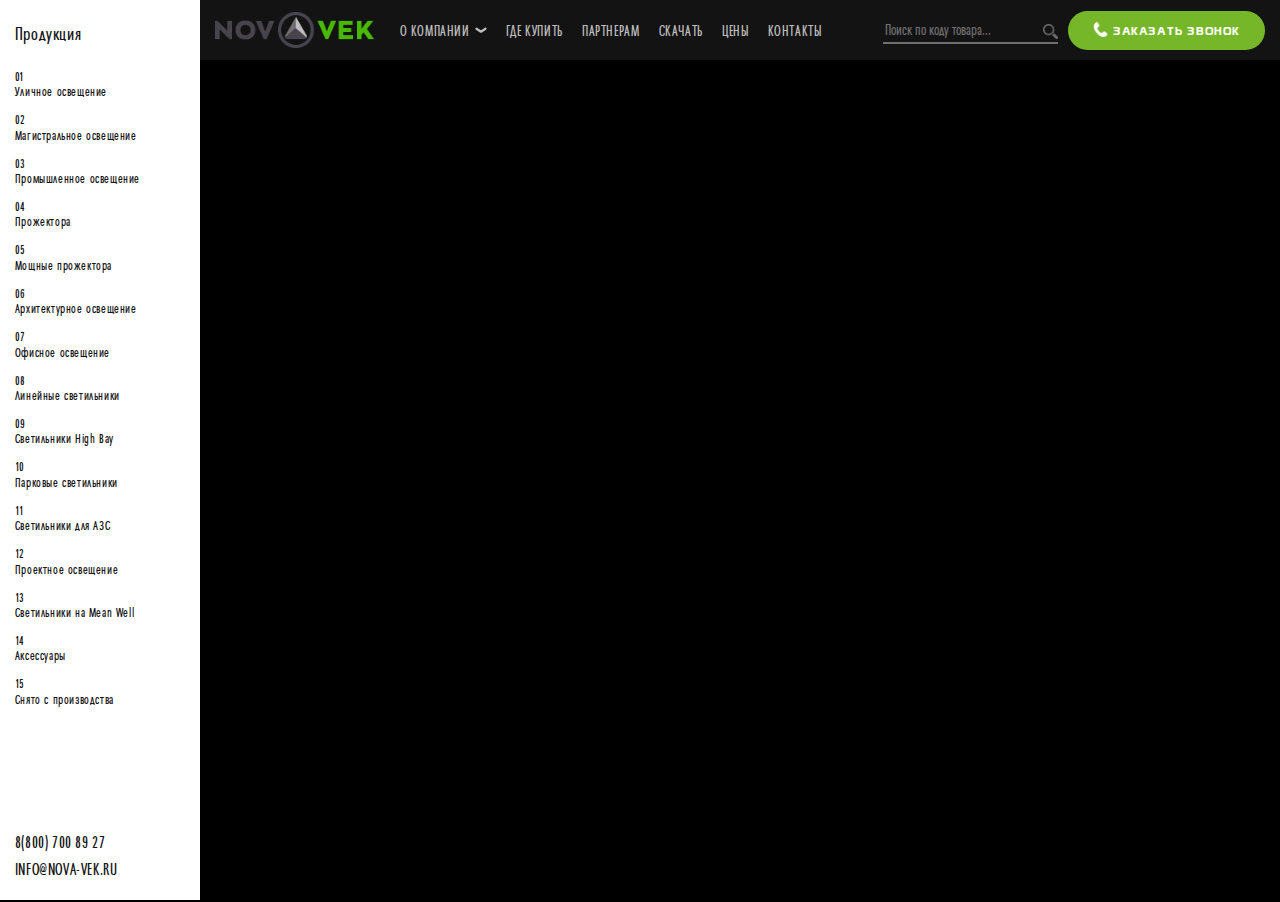
==== index.html @ d5761a43 "Add files via upload" ====
<!DOCTYPE html>
<html lang="ru">

<head>

	<meta charset="utf-8">

	<title>OptimizedHTML 5</title>
	<meta name="description" content="Startup HTML template OptimizedHTML 5">

	<meta name="viewport" content="width=device-width">

	<link rel="icon" href="img/favicon.png">
	
	<link rel="stylesheet" href="css/styles.min.css">

</head>

<body style="background-color: #000">
	<div class="container-fluid">
		<div class="row">
			<div class="sidebar" id="sidebar">
				<div class="p-2 text-center sidebar__toggle-btn" id="sidebar__toggle-btn">
					Продукция 
					<svg xmlns="http://www.w3.org/2000/svg" width="11.245" height="6.602" viewBox="0 0 11.245 6.602">
						<path d="M0,8.417,4.188,4.2,0,0" transform="translate(1.414 5.188) rotate(-90)" fill="none" stroke="#000" stroke-linecap="round" stroke-linejoin="round" stroke-width="2"/>
					</svg>
				</div>
				<div class="sidebar__close" id="buttonSidebar-close">
					<svg xmlns="http://www.w3.org/2000/svg" width="12" height="17" viewBox="0 0 5.07 10.75">
						<path d="M0,7.974l2.682-4L0,0" transform="translate(3.682 9.362) rotate(180)" fill="none" stroke="#131313" stroke-linecap="round" stroke-linejoin="round" stroke-width="2"/>
					</svg>
				</div>
				<h5 class='sidebar__title'>Продукция</h5>
				<ul class='sidebar__menu'>
					<li class='sidebar__item'>
						<a href="#" class='sidebar__link'>
							<div class="sidebar__link-number">01</div>
							<div class="sidebar__link-name">Уличное освещение</div>
						</a>
					</li>
					<li class='sidebar__item'>
						<a href="#" class='sidebar__link'>
							<div class="sidebar__link-number">02</div>
							<div class="sidebar__link-name">Магистральное освещение</div>
						</a>
					</li>
					<li class='sidebar__item'>
						<a href="#" class='sidebar__link'>
							<div class="sidebar__link-number">03</div>
							<div class="sidebar__link-name">Промышленное освещение</div>
						</a>
					</li>
					<li class='sidebar__item'>
						<a href="#" class='sidebar__link'>
							<div class="sidebar__link-number">04</div>
							<div class="sidebar__link-name">Прожектора</div>
						</a>
					</li>
					<li class='sidebar__item'>
						<a href="#" class='sidebar__link'>
							<div class="sidebar__link-number">05</div>
							<div class="sidebar__link-name">Мощные прожектора</div>
						</a>
					</li>
					<li class='sidebar__item'>
						<a href="#" class='sidebar__link'>
							<div class="sidebar__link-number">06</div>
							<div class="sidebar__link-name">Архитектурное освещение</div>
						</a>
					</li>
					<li class='sidebar__item'>
						<a href="#" class='sidebar__link'>
							<div class="sidebar__link-number">07</div>
							<div class="sidebar__link-name">Офисное освещение</div>
						</a>
					</li>
					<li class='sidebar__item'>
						<a href="#" class='sidebar__link'>
							<div class="sidebar__link-number">08</div>
							<div class="sidebar__link-name">Линейные светильники</div>
						</a>
					</li>
					<li class='sidebar__item'>
						<a href="#" class='sidebar__link'>
							<div class="sidebar__link-number">09</div>
							<div class="sidebar__link-name">Светильники High Bay</div>
						</a>
					</li>
					<li class='sidebar__item'>
						<a href="#" class='sidebar__link'>
							<div class="sidebar__link-number">10</div>
							<div class="sidebar__link-name">Парковые светильники</div>
						</a>
					</li>
					<li class='sidebar__item'>
						<a href="#" class='sidebar__link'>
							<div class="sidebar__link-number">11</div>
							<div class="sidebar__link-name">Светильники для АЗС</div>
						</a>
					</li>
					<li class='sidebar__item'>
						<a href="#" class='sidebar__link'>
							<div class="sidebar__link-number">12</div>
							<div class="sidebar__link-name">Проектное освещение</div>
						</a>
					</li>
					<li class='sidebar__item'>
						<a href="#" class='sidebar__link'>
							<div class="sidebar__link-number">13</div>
							<div class="sidebar__link-name">Светильники на Mean Well</div>
						</a>
					</li>
					<li class='sidebar__item'>
						<a href="#" class='sidebar__link'>
							<div class="sidebar__link-number">14</div>
							<div class="sidebar__link-name">Аксессуары</div>
						</a>
					</li>
					<li class='sidebar__item'>
						<a href="#" class='sidebar__link'>
							<div class="sidebar__link-number">15</div>
							<div class="sidebar__link-name">Снято с производства</div>
						</a>
					</li>
				</ul> 
				<div class="sidebar__contact">
					<div> 
						<a href="tel:88127008927">8(800) 700 89 27</a>
					</div>
					<div>
						<a href="mailto:info@lazer-tor.ru">INFO@NOVA-VEK.RU</a>
					</div>
				</div>
			</div>
			<div class="col p-0 position-relative">
				<header class='header'>
					<div class="row m-0 w-100">
						<div class="col d-flex align-items-center">
							<div class="header__menu-button-sidebar" id="buttonSidebar">
								<svg xmlns="http://www.w3.org/2000/svg" width="15.07" height="15.75" viewBox="0 0 5.07 10.75">
									<path d="M0,7.974l2.682-4L0,0" transform="translate(1.388 1.388)" fill="none" stroke="#BDBCBC" stroke-linecap="round" stroke-linejoin="round" stroke-width="2"/>
								</svg>
							</div>
							<a href="/" class='header__logo'>
								<img src="img/logo.png" alt="logo">
							</a>
							<div class="col header__menu-nav">
								<nav class="nav header__nav">
									<li class="nav-item">
										<span class="nav-link header__nav-link d-flex align-items-center">
											о компании 
											<span class="caret d-flex">
												<svg xmlns="http://www.w3.org/2000/svg" width="12" height="10" viewBox="0 0 10.75 5.07">
													<path d="M0,7.974l2.682-4L0,0" transform="translate(9.362 1.388) rotate(90)" fill="none" stroke="#bdbcbc" stroke-linecap="round" stroke-linejoin="round" stroke-width="2"/>
												</svg>
											</span>
										</span>
										<ul class="header__nav-sub">
											<li class="nav-item">
												<a class="nav-link header__nav-link d-flex align-items-center" href="#">Промышленное освещение</a>
											</li>
											<li class="nav-item">
												<a class="nav-link header__nav-link d-flex align-items-center" href="#">Торговое освещение</a>
											</li>
											<li class="nav-item">
												<span class="nav-link header__nav-link d-flex align-items-center">Торговое освещение
													<span class="caret d-flex">
														<svg xmlns="http://www.w3.org/2000/svg" width="12" height="10" viewBox="0 0 10.75 5.07">
															<path d="M0,7.974l2.682-4L0,0" transform="translate(9.362 1.388) rotate(90)" fill="none" stroke="#bdbcbc" stroke-linecap="round" stroke-linejoin="round" stroke-width="2"/>
														</svg>
													</span>
												</span>
												<ul class="header__nav-sub header__nav-sub-sub">
													<li class="nav-item">
														<a class="nav-link header__nav-link d-flex align-items-center" href="#">Промышленное освещение</a>
													</li>
													<li class="nav-item">
														<a class="nav-link header__nav-link d-flex align-items-center" href="#">Торговое освещение</a>
													</li>
													<li class="nav-item">
														<span class="nav-link header__nav-link d-flex align-items-center">Торговое освещение
															<span class="caret d-flex">
																<svg xmlns="http://www.w3.org/2000/svg" width="12" height="10" viewBox="0 0 10.75 5.07">
																	<path d="M0,7.974l2.682-4L0,0" transform="translate(9.362 1.388) rotate(90)" fill="none" stroke="#bdbcbc" stroke-linecap="round" stroke-linejoin="round" stroke-width="2"/>
																</svg>
															</span>
														</span>
														<ul class="header__nav-sub header__nav-sub-sub">
															<li class="nav-item">
																<a class="nav-link header__nav-link d-flex align-items-center" href="#">Промышленное освещение</a>
															</li>
															<li class="nav-item">
																<a class="nav-link header__nav-link d-flex align-items-center" href="#">Торговое освещение</a>
															</li>
														</ul>
													</li>
												</ul>
											</li>
											<li class="nav-item">
												<a class="nav-link header__nav-link d-flex align-items-center" href="#">Торговое освещение</a>
											</li>
										</ul>
									</li>
									<li class="nav-item">
										<a class="nav-link header__nav-link d-flex align-items-center" href="#">где купить</a>
									</li>
									<li class="nav-item">
										<a class="nav-link header__nav-link d-flex align-items-center" href="#">партнерам</a>
									</li>
									<li class="nav-item">
										<a class="nav-link header__nav-link d-flex align-items-center" href="#">скачать</a>
									</li>
									<li class="nav-item">
										<a class="nav-link header__nav-link d-flex align-items-center" href="products.html">цены</a>
									</li>
								 	<li class="nav-item">
										<a class="nav-link header__nav-link d-flex align-items-center" href="contacts.html">контакты</a>
									</li>
								</nav>
								<div class="ml-auto header__block">
									<form class="search">
										<input type="text" class="search__input" placeholder="Поиск по коду товара...">
										<button class='search__button'>
											<img src="img/svg/search.svg" alt="icon-search" class="search__button-icon">
										</button>
									</form>
									<button class="button button--drenched button__icon-phone d-flex header__button-phone" id="button-dropdown-phone"> 
										<span>заказать звонок</span>	
									</button>
								</div>
							</div>
							<button class="burger ml-auto" type="button" id="navToggle">
								<span class="burger__item">Menu</span>
							</button>
						</div>
					</div>
				</header>

				<main class="col p-0 content" id="content">
					<!-- <div class="slider-vertical">
						<div id="slider-vertical">

							<section class="content__slider">
								<div class="slider-block">
									<div class="slider-block__slide">
										<div class="slider-block__bi" style="background-image: url(../img/slider-img1.png)"></div>
										<span class="ring" style="width: 70px; height: 70px; bottom: 50px; left: -30px;"></span>
										<span class="ring" style="width: 30px; height: 30px; bottom: 150px; right: 20px;"></span>
										<span class="ring" style="width: 20px; height: 20px; bottom: 120px; right: 45px;"></span>
										<h1 class="content__slider-title pl-5">
											МОДУЛЬНЫЕ СВЕТИЛЬНИКИ<br>НОВОГО ПОКОЛЕНИЯ
										</h1>
										<div class="d-flex justify-content-between px-5">
											<div class="content__slider__description">
												<h4 class="text-color-green pt-5 mt-4">Светодиодное освещение<br>Российское производство</h4>
												<div class="text-right pt-4">
													<a href="#" class="button button--drenched button__arrow-black">
														узнать больше
													</a>
												</div>
											</div>
											<div class="col content__slider__image-slider1"></div>
											<div class="text-right content__slider__description">
												<h4>LED Драйверы<br>производства завода<br>Аргос-Электрон</h4>
											</div>
										</div>
									</div>
									<div class="slider-block__slide">
										<div class="slider-block__bi" style="background-image: url(../img/slider-img2.png)"></div>
										<span class="ring" style="width: 70px; height: 70px; top: 50px; right: -35px;"></span>
										<span class="ring" style="width: 30px; height: 30px; top: 127px; right: 40px;"></span>
										<h5 class="content__slider-title pt-0 pb-5 mb-3 text-center">
											Разновидности светильников серии "Модуль"
										</h5>
										<div class="d-flex justify-content-between px-5">
											<div class="content__slider__description">
												<h4 class="pb-3">Уличный светильник КМО</h4>
												<p class="content__slider__description-title-fz">
													<span class="text-color-green">Lorem ipsum dolor sit amet,</span> consectetuer adipiscing<br> 
													elit. Aenean commodo ligula eget dolor. Aenean massa. <br> 
													Cum sociis natoque penatibus et magnis dis <br> 
													parturient montes, nascetur ridiculus mus. Donec <br> 
													quam felis, ultricies nec, pellentesque eu, pretium<br>  
													quis, sem. Nulla consequat massa quis enim. <span class="text-color-green">Donec <br> 
													pede justo, fringilla vel, aliquet nec, vulputate eget, <br> 
													arcu. In enim justo, rhoncus ut,</span> imperdiet a, <br> 
													venenatis vitae, justo. Nullam dictum felis eu <br> 
													pede mollis pretium. Integer tincidunt</p>
											</div>
											<div class="col content__slider__image-slider2"></div>
											<div class="content__slider__description content__slider__description-bottom">
												<p class="content__slider__description-title-fz">
													<span class="text-color-green">Lorem ipsum dolor sit amet, consectetuer adipiscing <br> 
													elit. Aenean commodo ligula eget dolor.</span> Aenean massa. <br> 
													Cum sociis natoque penatibus et magnis dis <br> 
													parturient montes, nascetur ridiculus mus. Donec <br> 
													quam felis, ultricies nec, pellentesque eu, pretium <br> 
													quis, sem.<span class="text-color-green"> Nulla consequat massa quis enim.</span> Donec <br> 
													pede justo, fringilla vel, aliquet nec, vulputate eget, <br> 
													arcu. In enim justo, rhoncus ut, imperdiet a, <br> 
													venenatis vitae, justo. Nullam dictum felis eu <br> 
													pede mollis pretium. Integer tincidunt<br> 
												</p>
											</div>
										</div>
									</div>
									<div class="slider-block__slide">
										-
									</div>
								</div>
							</section>
						
							<section class="content__slider">
								<div class="slider-block">
									<div class="slider-block__slide">
										<div class="slider-block__bi" style="background-image: url(../img/slider-img2.png)"></div>
										<span class="ring" style="width: 70px; height: 70px; top: 50px; right: -35px;"></span>
										<span class="ring" style="width: 30px; height: 30px; top: 127px; right: 40px;"></span>
										<h5 class="content__slider-title pt-0 pb-5 mb-3 text-center">
											Разновидности светильников серии "Модуль"
										</h5>
										<div class="d-flex justify-content-between px-5">
											<div class="content__slider__description">
												<h4 class="pb-3">Уличный светильник КМО</h4>
												<p class="content__slider__description-title-fz">
													<span class="text-color-green">Lorem ipsum dolor sit amet,</span> consectetuer adipiscing<br> 
													elit. Aenean commodo ligula eget dolor. Aenean massa. <br> 
													Cum sociis natoque penatibus et magnis dis <br> 
													parturient montes, nascetur ridiculus mus. Donec <br> 
													quam felis, ultricies nec, pellentesque eu, pretium<br>  
													quis, sem. Nulla consequat massa quis enim. <span class="text-color-green">Donec <br> 
													pede justo, fringilla vel, aliquet nec, vulputate eget, <br> 
													arcu. In enim justo, rhoncus ut,</span> imperdiet a, <br> 
													venenatis vitae, justo. Nullam dictum felis eu <br> 
													pede mollis pretium. Integer tincidunt</p>
											</div>
											<div class="col content__slider__image-slider2"></div>
											<div class="content__slider__description content__slider__description-bottom">
												<p class="content__slider__description-title-fz">
													<span class="text-color-green">Lorem ipsum dolor sit amet, consectetuer adipiscing <br> 
													elit. Aenean commodo ligula eget dolor.</span> Aenean massa. <br> 
													Cum sociis natoque penatibus et magnis dis <br> 
													parturient montes, nascetur ridiculus mus. Donec <br> 
													quam felis, ultricies nec, pellentesque eu, pretium <br> 
													quis, sem.<span class="text-color-green"> Nulla consequat massa quis enim.</span> Donec <br> 
													pede justo, fringilla vel, aliquet nec, vulputate eget, <br> 
													arcu. In enim justo, rhoncus ut, imperdiet a, <br> 
													venenatis vitae, justo. Nullam dictum felis eu <br> 
													pede mollis pretium. Integer tincidunt<br> 
												</p>
											</div>
										</div>
									</div>
									<div class="slider-block__slide">
										-
									</div>
									<div class="slider-block__slide">
										-
									</div>
								</div>
							</section>

						</div>
					</div>	
					<div class="content__bottom-block p-2 row m-0 align-items-center">
						<div class="col-6">
							<a href="#">Стать партнером</a>
						</div> 
						<div class="col-6 slider-vertical__control d-flex align-items-center justify-content-end pr-5">
							<div class="px-3">
								<span id="slider-vertical-current">1</span> из <span id="slider-vertical-quantity"></span>
							</div>
							<div class="d-flex flex-column pr-5">
								<div id="slider-vertical-top-arrow" class="slider-vertical__arrow"></div>
								<div id="slider-vertical-bottom-arrow" class="slider-vertical__arrow arrow-to-down"></div>
							</div>
						</div>
					</div> -->
				</main>	

				<div class="modal-request-a-call d-none" id="block-dropdown-phone">
					<div class="modal-request-a-call__content">
						<div class="modal-request-a-call__close d-flex justify-content-center align-items-center">
							<img src="img/svg/cross.svg" alt="cross-icon">
						</div>
						<form>
							<div class="form-group style-form">
								<label for="name" class="style-form__label">Имя</label>
								<input id="name" type="name" class="form-control style-form__input" name="name" placeholder="ваше имя">
							</div>
							<div class="form-group style-form">
								<label for="phone" class="style-form__label">Телефон</label>
								<input id="phone" type="phone" class="form-control style-form__input" name="phone"  placeholder="+7 …">
							</div>
							<div class="text-center">
								<button class="button button--drenched w-sm-50">отправить</button>
							</div>
						</form>
					</div>	
				</div>	

			</div>
		</div>
	</div>
	<script src="js/scripts.min.js"></script>					
</body>
</html>
---- css/styles.min.css ----
.lSSlideWrapper,.lSSlideWrapper .lSFade{position:relative}.lSSlideWrapper .lSSlide,.lSSlideWrapper.usingCss .lSFade>*{-webkit-transition-timing-function:inherit!important;transition-timing-function:inherit!important;-webkit-transition-duration:inherit!important;transition-duration:inherit!important}.lSSlideOuter,.lSSlideOuter .lSPager.lSGallery{-khtml-user-select:none;-moz-user-select:none;-ms-user-select:none;-webkit-touch-callout:none;-webkit-user-select:none}.lSSlideOuter .lSPager.lSGallery:after,.lSSlideWrapper>.lightSlider:after{clear:both}.lSSlideOuter{overflow:hidden;user-select:none}.lightSlider:after,.lightSlider:before{content:" ";display:table}.lightSlider{overflow:hidden;margin:0}.lSSlideWrapper{max-width:100%;overflow:hidden}.lSSlideWrapper .lSSlide{-webkit-transform:translate(0,0);-ms-transform:translate(0,0);transform:translate(0,0);-webkit-transition:all 1s;-webkit-transition-property:-webkit-transform,height;-moz-transition-property:-moz-transform,height;transition-property:transform,height}.lSSlideWrapper .lSFade>*{position:absolute!important;top:0;left:0;z-index:9;margin-right:0;width:100%}.lSSlideWrapper.usingCss .lSFade>*{opacity:0;-webkit-transition-delay:0s;transition-delay:0s;-webkit-transition-property:opacity;transition-property:opacity}.lSSlideWrapper .lSFade>.active{z-index:10}.lSSlideWrapper.usingCss .lSFade>.active{opacity:1}.lSSlideOuter .lSPager.lSpg{margin:10px 0 0;padding:0;text-align:center}.lSSlideOuter .lSPager.lSpg>li{cursor:pointer;display:inline-block;padding:0 5px}.lSSlideOuter .lSPager.lSpg>li a{background-color:#222;border-radius:30px;display:inline-block;height:8px;overflow:hidden;text-indent:-999em;width:8px;position:relative;z-index:99;-webkit-transition:all .5s linear 0s;transition:all .5s linear 0s}.lSSlideOuter .lSPager.lSpg>li.active a,.lSSlideOuter .lSPager.lSpg>li:hover a{background-color:#428bca}.lSSlideOuter .media{opacity:.8}.lSSlideOuter .media.active{opacity:1}.lSSlideOuter .lSPager.lSGallery{list-style:none;padding-left:0;margin:0;overflow:hidden;transform:translate3d(0,0,0);-moz-transform:translate3d(0,0,0);-ms-transform:translate3d(0,0,0);-webkit-transform:translate3d(0,0,0);-o-transform:translate3d(0,0,0);-webkit-transition-property:-webkit-transform;-moz-transition-property:-moz-transform;user-select:none}.lSSlideOuter .lSPager.lSGallery li{overflow:hidden;-webkit-transition:border-radius .12s linear 0s .35s linear 0s;transition:border-radius .12s linear 0s .35s linear 0s}.lSSlideOuter .lSPager.lSGallery li.active,.lSSlideOuter .lSPager.lSGallery li:hover{border-radius:5px}.lSSlideOuter .lSPager.lSGallery img{display:block;height:auto;max-width:100%}.lSSlideOuter .lSPager.lSGallery:after,.lSSlideOuter .lSPager.lSGallery:before{content:" ";display:table}.lSAction>a{width:32px;display:block;top:50%;height:32px;background-image:url(../img/controls.png);cursor:pointer;position:absolute;z-index:99;margin-top:-16px;opacity:.5;-webkit-transition:opacity .35s linear 0s;transition:opacity .35s linear 0s}.lSAction>a:hover{opacity:1}.lSAction>.lSPrev{background-position:0 0;left:10px}.lSAction>.lSNext{background-position:-32px 0;right:10px}.lSAction>a.disabled{pointer-events:none}.cS-hidden{height:1px;opacity:0;overflow:hidden}.lSSlideOuter.vertical{position:relative}.lSSlideOuter.vertical.noPager{padding-right:0!important}.lSSlideOuter.vertical .lSGallery{position:absolute!important;right:0;top:0}.lSSlideOuter.vertical .lightSlider>*{width:100%!important;max-width:none!important}.lSSlideOuter.vertical .lSAction>a{left:50%;margin-left:-14px;margin-top:0}.lSSlideOuter.vertical .lSAction>.lSNext{background-position:31px -31px;bottom:10px;top:auto}.lSSlideOuter.vertical .lSAction>.lSPrev{background-position:0 -31px;bottom:auto;top:10px}.lSSlideOuter.lSrtl{direction:rtl}.lSSlideOuter .lSPager,.lSSlideOuter .lightSlider{padding-left:0;list-style:none}.lSSlideOuter.lSrtl .lSPager,.lSSlideOuter.lSrtl .lightSlider{padding-right:0}.lSSlideOuter .lSGallery li,.lSSlideOuter .lightSlider>*{float:left}.lSSlideOuter.lSrtl .lSGallery li,.lSSlideOuter.lSrtl .lightSlider>*{float:right!important}@-webkit-keyframes rightEnd{0%,100%{left:0}50%{left:-15px}}@keyframes rightEnd{0%,100%{left:0}50%{left:-15px}}@-webkit-keyframes topEnd{0%,100%{top:0}50%{top:-15px}}@keyframes topEnd{0%,100%{top:0}50%{top:-15px}}@-webkit-keyframes leftEnd{0%,100%{left:0}50%{left:15px}}@keyframes leftEnd{0%,100%{left:0}50%{left:15px}}@-webkit-keyframes bottomEnd{0%,100%{bottom:0}50%{bottom:-15px}}@keyframes bottomEnd{0%,100%{bottom:0}50%{bottom:-15px}}.lSSlideOuter .rightEnd{-webkit-animation:rightEnd .3s;animation:rightEnd .3s;position:relative}.lSSlideOuter .leftEnd{-webkit-animation:leftEnd .3s;animation:leftEnd .3s;position:relative}.lSSlideOuter.vertical .rightEnd{-webkit-animation:topEnd .3s;animation:topEnd .3s;position:relative}.lSSlideOuter.vertical .leftEnd{-webkit-animation:bottomEnd .3s;animation:bottomEnd .3s;position:relative}.lSSlideOuter.lSrtl .rightEnd{-webkit-animation:leftEnd .3s;animation:leftEnd .3s;position:relative}.lSSlideOuter.lSrtl .leftEnd{-webkit-animation:rightEnd .3s;animation:rightEnd .3s;position:relative}.lightSlider.lsGrab>*{cursor:-webkit-grab;cursor:-moz-grab;cursor:-o-grab;cursor:-ms-grab;cursor:grab}.lightSlider.lsGrabbing>*{cursor:move;cursor:-webkit-grabbing;cursor:-moz-grabbing;cursor:-o-grabbing;cursor:-ms-grabbing;cursor:grabbing}@font-face{font-family:lg;src:url(../fonts/lg.eot?n1z373);src:url(../fonts/lg.eot?#iefixn1z373) format("embedded-opentype"),url(../fonts/lg.woff?n1z373) format("woff"),url(../fonts/lg.ttf?n1z373) format("truetype"),url(../fonts/lg.svg?n1z373#lg) format("svg");font-weight:400;font-style:normal}.lg-icon{font-family:lg;speak:none;font-style:normal;font-weight:400;font-variant:normal;text-transform:none;line-height:1;-webkit-font-smoothing:antialiased;-moz-osx-font-smoothing:grayscale}.lg-actions .lg-next,.lg-actions .lg-prev{background-color:rgba(0,0,0,.45);border-radius:2px;color:#999;cursor:pointer;display:block;font-size:22px;margin-top:-10px;padding:8px 10px 9px;position:absolute;top:50%;z-index:1080;border:none;outline:0}.lg-actions .lg-next.disabled,.lg-actions .lg-prev.disabled{pointer-events:none;opacity:.5}.lg-actions .lg-next:hover,.lg-actions .lg-prev:hover{color:#fff}.lg-actions .lg-next{right:20px}.lg-actions .lg-next:before{content:"\e095"}.lg-actions .lg-prev{left:20px}.lg-actions .lg-prev:after{content:"\e094"}@-webkit-keyframes lg-right-end{0%,100%{left:0}50%{left:-30px}}@-moz-keyframes lg-right-end{0%,100%{left:0}50%{left:-30px}}@-ms-keyframes lg-right-end{0%,100%{left:0}50%{left:-30px}}@keyframes lg-right-end{0%,100%{left:0}50%{left:-30px}}@-webkit-keyframes lg-left-end{0%,100%{left:0}50%{left:30px}}@-moz-keyframes lg-left-end{0%,100%{left:0}50%{left:30px}}@-ms-keyframes lg-left-end{0%,100%{left:0}50%{left:30px}}@keyframes lg-left-end{0%,100%{left:0}50%{left:30px}}.lg-outer.lg-right-end .lg-object{-webkit-animation:lg-right-end .3s;-o-animation:lg-right-end .3s;animation:lg-right-end .3s;position:relative}.lg-outer.lg-left-end .lg-object{-webkit-animation:lg-left-end .3s;-o-animation:lg-left-end .3s;animation:lg-left-end .3s;position:relative}.lg-toolbar{z-index:1082;left:0;position:absolute;top:0;width:100%;background-color:rgba(0,0,0,.45)}.lg-toolbar .lg-icon{color:#999;cursor:pointer;float:right;font-size:24px;height:47px;line-height:27px;padding:10px 0;text-align:center;width:50px;text-decoration:none!important;outline:0;background:0 0;border:none;box-shadow:none;-webkit-transition:color .2s linear;-o-transition:color .2s linear;transition:color .2s linear}.lg-toolbar .lg-icon:hover{color:#fff}.lg-toolbar .lg-close:after{content:"\e070"}.lg-toolbar .lg-download:after{content:"\e0f2"}.lg-sub-html{background-color:rgba(0,0,0,.45);bottom:0;color:#eee;font-size:16px;left:0;padding:10px 40px;position:fixed;right:0;text-align:center;z-index:1080}.lg-sub-html h4{margin:0;font-size:13px;font-weight:700}.lg-sub-html p{font-size:12px;margin:5px 0 0}#lg-counter{color:#999;display:inline-block;font-size:16px;padding-left:20px;padding-top:12px;vertical-align:middle}.lg-next,.lg-prev,.lg-toolbar{opacity:1;-webkit-transition:-webkit-transform .35s cubic-bezier(0,0,.25,1) 0s,opacity .35s cubic-bezier(0,0,.25,1) 0s,color .2s linear;-moz-transition:-moz-transform .35s cubic-bezier(0,0,.25,1) 0s,opacity .35s cubic-bezier(0,0,.25,1) 0s,color .2s linear;-o-transition:-o-transform .35s cubic-bezier(0,0,.25,1) 0s,opacity .35s cubic-bezier(0,0,.25,1) 0s,color .2s linear;transition:transform .35s cubic-bezier(0,0,.25,1) 0s,opacity .35s cubic-bezier(0,0,.25,1) 0s,color .2s linear}.lg-hide-items .lg-prev{opacity:0;-webkit-transform:translate3d(-10px,0,0);transform:translate3d(-10px,0,0)}.lg-hide-items .lg-next{opacity:0;-webkit-transform:translate3d(10px,0,0);transform:translate3d(10px,0,0)}.lg-hide-items .lg-toolbar{opacity:0;-webkit-transform:translate3d(0,-10px,0);transform:translate3d(0,-10px,0)}body:not(.lg-from-hash) .lg-outer.lg-start-zoom .lg-object{-webkit-transform:scale3d(.5,.5,.5);transform:scale3d(.5,.5,.5);opacity:0;-webkit-transition:-webkit-transform 250ms cubic-bezier(0,0,.25,1) 0s,opacity 250ms cubic-bezier(0,0,.25,1)!important;-moz-transition:-moz-transform 250ms cubic-bezier(0,0,.25,1) 0s,opacity 250ms cubic-bezier(0,0,.25,1)!important;-o-transition:-o-transform 250ms cubic-bezier(0,0,.25,1) 0s,opacity 250ms cubic-bezier(0,0,.25,1)!important;transition:transform 250ms cubic-bezier(0,0,.25,1) 0s,opacity 250ms cubic-bezier(0,0,.25,1)!important;-webkit-transform-origin:50% 50%;-moz-transform-origin:50% 50%;-ms-transform-origin:50% 50%;transform-origin:50% 50%}body:not(.lg-from-hash) .lg-outer.lg-start-zoom .lg-item.lg-complete .lg-object{-webkit-transform:scale3d(1,1,1);transform:scale3d(1,1,1);opacity:1}.lg-outer .lg-thumb-outer{background-color:#0d0a0a;bottom:0;position:absolute;width:100%;z-index:1080;max-height:350px;-webkit-transform:translate3d(0,100%,0);transform:translate3d(0,100%,0);-webkit-transition:-webkit-transform .25s cubic-bezier(0,0,.25,1) 0s;-moz-transition:-moz-transform .25s cubic-bezier(0,0,.25,1) 0s;-o-transition:-o-transform .25s cubic-bezier(0,0,.25,1) 0s;transition:transform .25s cubic-bezier(0,0,.25,1) 0s}.lg-outer .lg-thumb-outer.lg-grab .lg-thumb-item{cursor:-webkit-grab;cursor:-moz-grab;cursor:-o-grab;cursor:-ms-grab;cursor:grab}.lg-outer .lg-thumb-outer.lg-grabbing .lg-thumb-item{cursor:move;cursor:-webkit-grabbing;cursor:-moz-grabbing;cursor:-o-grabbing;cursor:-ms-grabbing;cursor:grabbing}.lg-outer .lg-thumb-outer.lg-dragging .lg-thumb{-webkit-transition-duration:0s!important;transition-duration:0s!important}.lg-outer.lg-thumb-open .lg-thumb-outer{-webkit-transform:translate3d(0,0,0);transform:translate3d(0,0,0)}.lg-outer .lg-thumb{padding:10px 0;height:100%;margin-bottom:-5px}.lg-outer .lg-thumb-item{cursor:pointer;float:left;overflow:hidden;height:100%;border:2px solid #fff;border-radius:4px;margin-bottom:5px}@media (min-width:1025px){.lg-outer .lg-thumb-item{-webkit-transition:border-color .25s ease;-o-transition:border-color .25s ease;transition:border-color .25s ease}}.lg-outer .lg-thumb-item.active,.lg-outer .lg-thumb-item:hover{border-color:#a90707}.lg-outer .lg-thumb-item img{width:100%;height:100%;object-fit:cover}.lg-outer.lg-has-thumb .lg-item{padding-bottom:120px}.lg-outer.lg-can-toggle .lg-item{padding-bottom:0}.lg-outer.lg-pull-caption-up .lg-sub-html{-webkit-transition:bottom .25s ease;-o-transition:bottom .25s ease;transition:bottom .25s ease}.lg-outer.lg-pull-caption-up.lg-thumb-open .lg-sub-html{bottom:100px}.lg-outer .lg-toogle-thumb{background-color:#0d0a0a;border-radius:2px 2px 0 0;color:#999;cursor:pointer;font-size:24px;height:39px;line-height:27px;padding:5px 0;position:absolute;right:20px;text-align:center;top:-39px;width:50px;outline:0;border:none}.lg-outer .lg-toogle-thumb:hover,.lg-outer.lg-dropdown-active #lg-share{color:#fff}.lg-outer .lg-toogle-thumb:after{content:"\e1ff"}.lg-outer .lg-video-cont{display:inline-block;vertical-align:middle;max-width:1140px;max-height:100%;width:100%;padding:0 5px}.lg-outer .lg-video{width:100%;height:0;padding-bottom:56.25%;overflow:hidden;position:relative}.lg-outer .lg-video .lg-object{display:inline-block;position:absolute;top:0;left:0;width:100%!important;height:100%!important}.lg-outer .lg-video .lg-video-play{width:84px;height:59px;position:absolute;left:50%;top:50%;margin-left:-42px;margin-top:-30px;z-index:1080;cursor:pointer}.lg-outer .lg-has-iframe .lg-video{-webkit-overflow-scrolling:touch;overflow:auto}.lg-outer .lg-has-vimeo .lg-video-play{background:url(../img/vimeo-play.png) no-repeat}.lg-outer .lg-has-vimeo:hover .lg-video-play{background:url(../img/vimeo-play.png) 0 -58px no-repeat}.lg-outer .lg-has-html5 .lg-video-play{background:url(../img/video-play.png) no-repeat;height:64px;margin-left:-32px;margin-top:-32px;width:64px;opacity:.8}.lg-outer .lg-has-html5:hover .lg-video-play{opacity:1}.lg-outer .lg-has-youtube .lg-video-play{background:url(../img/youtube-play.png) no-repeat}.lg-outer .lg-has-youtube:hover .lg-video-play{background:url(../img/youtube-play.png) 0 -60px no-repeat}.lg-outer .lg-video-object{width:100%!important;height:100%!important;position:absolute;top:0;left:0}.lg-outer .lg-has-video .lg-video-object{visibility:hidden}.lg-outer .lg-has-video.lg-video-playing .lg-object,.lg-outer .lg-has-video.lg-video-playing .lg-video-play{display:none}.lg-outer .lg-has-video.lg-video-playing .lg-video-object{visibility:visible}.lg-progress-bar{background-color:#333;height:5px;left:0;position:absolute;top:0;width:100%;z-index:1083;opacity:0;-webkit-transition:opacity 80ms ease 0s;-moz-transition:opacity 80ms ease 0s;-o-transition:opacity 80ms ease 0s;transition:opacity 80ms ease 0s}.lg-progress-bar .lg-progress{background-color:#a90707;height:5px;width:0}.lg-progress-bar.lg-start .lg-progress{width:100%}.lg-show-autoplay .lg-progress-bar{opacity:1}.lg-autoplay-button:after{content:"\e01d"}.lg-show-autoplay .lg-autoplay-button:after{content:"\e01a"}.lg-outer.lg-css3.lg-zoom-dragging .lg-item.lg-complete.lg-zoomable .lg-image,.lg-outer.lg-css3.lg-zoom-dragging .lg-item.lg-complete.lg-zoomable .lg-img-wrap{-webkit-transition-duration:0s;transition-duration:0s}.lg-outer.lg-use-transition-for-zoom .lg-item.lg-complete.lg-zoomable .lg-img-wrap{-webkit-transition:-webkit-transform .3s cubic-bezier(0,0,.25,1) 0s;-moz-transition:-moz-transform .3s cubic-bezier(0,0,.25,1) 0s;-o-transition:-o-transform .3s cubic-bezier(0,0,.25,1) 0s;transition:transform .3s cubic-bezier(0,0,.25,1) 0s}.lg-outer.lg-use-left-for-zoom .lg-item.lg-complete.lg-zoomable .lg-img-wrap{-webkit-transition:left .3s cubic-bezier(0,0,.25,1) 0s,top .3s cubic-bezier(0,0,.25,1) 0s;-moz-transition:left .3s cubic-bezier(0,0,.25,1) 0s,top .3s cubic-bezier(0,0,.25,1) 0s;-o-transition:left .3s cubic-bezier(0,0,.25,1) 0s,top .3s cubic-bezier(0,0,.25,1) 0s;transition:left .3s cubic-bezier(0,0,.25,1) 0s,top .3s cubic-bezier(0,0,.25,1) 0s}.lg-outer .lg-item.lg-complete.lg-zoomable .lg-img-wrap{-webkit-transform:translate3d(0,0,0);transform:translate3d(0,0,0);-webkit-backface-visibility:hidden;-moz-backface-visibility:hidden;backface-visibility:hidden}.lg-outer .lg-item.lg-complete.lg-zoomable .lg-image{-webkit-transform:scale3d(1,1,1);transform:scale3d(1,1,1);-webkit-transition:-webkit-transform .3s cubic-bezier(0,0,.25,1) 0s,opacity .15s!important;-moz-transition:-moz-transform .3s cubic-bezier(0,0,.25,1) 0s,opacity .15s!important;-o-transition:-o-transform .3s cubic-bezier(0,0,.25,1) 0s,opacity .15s!important;transition:transform .3s cubic-bezier(0,0,.25,1) 0s,opacity .15s!important;-webkit-transform-origin:0 0;-moz-transform-origin:0 0;-ms-transform-origin:0 0;transform-origin:0 0;-webkit-backface-visibility:hidden;-moz-backface-visibility:hidden;backface-visibility:hidden}#lg-zoom-in:after{content:"\e311"}#lg-actual-size{font-size:20px}#lg-actual-size:after{content:"\e033"}#lg-zoom-out{opacity:.5;pointer-events:none}#lg-zoom-out:after{content:"\e312"}.lg-zoomed #lg-zoom-out{opacity:1;pointer-events:auto}.lg-outer .lg-pager-outer{bottom:60px;left:0;position:absolute;right:0;text-align:center;z-index:1080;height:10px}.lg-outer .lg-pager-outer.lg-pager-hover .lg-pager-cont{overflow:visible}.lg-outer .lg-pager-cont{cursor:pointer;display:inline-block;overflow:hidden;position:relative;vertical-align:top;margin:0 5px}.lg-outer .lg-pager-cont:hover .lg-pager-thumb-cont{opacity:1;-webkit-transform:translate3d(0,0,0);transform:translate3d(0,0,0)}.lg-outer .lg-pager-cont.lg-pager-active .lg-pager{box-shadow:0 0 0 2px #fff inset}.lg-outer .lg-pager-thumb-cont{background-color:#fff;color:#fff;bottom:100%;height:83px;left:0;margin-bottom:20px;margin-left:-60px;opacity:0;padding:5px;position:absolute;width:120px;border-radius:3px;-webkit-transition:opacity .15s ease 0s,-webkit-transform .15s ease 0s;-moz-transition:opacity .15s ease 0s,-moz-transform .15s ease 0s;-o-transition:opacity .15s ease 0s,-o-transform .15s ease 0s;transition:opacity .15s ease 0s,transform .15s ease 0s;-webkit-transform:translate3d(0,5px,0);transform:translate3d(0,5px,0)}.lg-outer .lg-pager-thumb-cont img{width:100%;height:100%}.lg-outer .lg-pager{background-color:rgba(255,255,255,.5);border-radius:50%;box-shadow:0 0 0 8px rgba(255,255,255,.7) inset;display:block;height:12px;-webkit-transition:box-shadow .3s ease 0s;-o-transition:box-shadow .3s ease 0s;transition:box-shadow .3s ease 0s;width:12px}.lg-outer .lg-pager:focus,.lg-outer .lg-pager:hover{box-shadow:0 0 0 8px #fff inset}.lg-outer .lg-caret{border-left:10px solid transparent;border-right:10px solid transparent;border-top:10px dashed;bottom:-10px;display:inline-block;height:0;left:50%;margin-left:-5px;position:absolute;vertical-align:middle;width:0}.lg-fullscreen:after{content:"\e20c"}.lg-fullscreen-on .lg-fullscreen:after{content:"\e20d"}.lg-outer #lg-dropdown-overlay{background-color:rgba(0,0,0,.25);bottom:0;cursor:default;left:0;position:fixed;right:0;top:0;z-index:1081;opacity:0;visibility:hidden;-webkit-transition:visibility 0s linear .18s,opacity .18s linear 0s;-o-transition:visibility 0s linear .18s,opacity .18s linear 0s;transition:visibility 0s linear .18s,opacity .18s linear 0s}.lg-outer.lg-dropdown-active #lg-dropdown-overlay,.lg-outer.lg-dropdown-active .lg-dropdown{-webkit-transition-delay:0s;transition-delay:0s;-moz-transform:translate3d(0,0,0);-o-transform:translate3d(0,0,0);-ms-transform:translate3d(0,0,0);-webkit-transform:translate3d(0,0,0);transform:translate3d(0,0,0);opacity:1;visibility:visible}.lg-outer .lg-dropdown{background-color:#fff;border-radius:2px;font-size:14px;list-style-type:none;margin:0;padding:10px 0;position:absolute;right:0;text-align:left;top:50px;opacity:0;visibility:hidden;-moz-transform:translate3d(0,5px,0);-o-transform:translate3d(0,5px,0);-ms-transform:translate3d(0,5px,0);-webkit-transform:translate3d(0,5px,0);transform:translate3d(0,5px,0);-webkit-transition:-webkit-transform .18s linear 0s,visibility 0s linear .5s,opacity .18s linear 0s;-moz-transition:-moz-transform .18s linear 0s,visibility 0s linear .5s,opacity .18s linear 0s;-o-transition:-o-transform .18s linear 0s,visibility 0s linear .5s,opacity .18s linear 0s;transition:transform .18s linear 0s,visibility 0s linear .5s,opacity .18s linear 0s}.lg-outer .lg-dropdown:after{content:"";display:block;height:0;width:0;position:absolute;border:8px solid transparent;border-bottom-color:#fff;right:16px;top:-16px}.lg-outer .lg-dropdown>li:last-child{margin-bottom:0}.lg-outer .lg-dropdown>li:hover .lg-icon,.lg-outer .lg-dropdown>li:hover a{color:#333}.lg-outer .lg-dropdown a{color:#333;display:block;white-space:pre;padding:4px 12px;font-family:"Open Sans","Helvetica Neue",Helvetica,Arial,sans-serif;font-size:12px}.lg-outer .lg-dropdown a:hover{background-color:rgba(0,0,0,.07)}.lg-outer .lg-dropdown .lg-dropdown-text{display:inline-block;line-height:1;margin-top:-3px;vertical-align:middle}.lg-outer .lg-dropdown .lg-icon{color:#333;display:inline-block;float:none;font-size:20px;height:auto;line-height:1;margin-right:8px;padding:0;vertical-align:middle;width:auto}.lg-outer,.lg-outer .lg,.lg-outer .lg-inner{width:100%;height:100%}.lg-outer #lg-share{position:relative}.lg-outer #lg-share:after{content:"\e80d"}.lg-outer #lg-share-facebook .lg-icon{color:#3b5998}.lg-outer #lg-share-facebook .lg-icon:after{content:"\e901"}.lg-outer #lg-share-twitter .lg-icon{color:#00aced}.lg-outer #lg-share-twitter .lg-icon:after{content:"\e904"}.lg-outer #lg-share-googleplus .lg-icon{color:#dd4b39}.lg-outer #lg-share-googleplus .lg-icon:after{content:"\e902"}.lg-outer #lg-share-pinterest .lg-icon{color:#cb2027}.lg-outer #lg-share-pinterest .lg-icon:after{content:"\e903"}.lg-group:after{content:"";display:table;clear:both}.lg-outer{position:fixed;top:0;left:0;z-index:1050;text-align:left;opacity:0;-webkit-transition:opacity .15s ease 0s;-o-transition:opacity .15s ease 0s;transition:opacity .15s ease 0s}.lg-outer *{-webkit-box-sizing:border-box;-moz-box-sizing:border-box;box-sizing:border-box}.lg-outer.lg-visible{opacity:1}.lg-outer.lg-css3 .lg-item.lg-current,.lg-outer.lg-css3 .lg-item.lg-next-slide,.lg-outer.lg-css3 .lg-item.lg-prev-slide{-webkit-transition-duration:inherit!important;transition-duration:inherit!important;-webkit-transition-timing-function:inherit!important;transition-timing-function:inherit!important}.lg-outer.lg-css3.lg-dragging .lg-item.lg-current,.lg-outer.lg-css3.lg-dragging .lg-item.lg-next-slide,.lg-outer.lg-css3.lg-dragging .lg-item.lg-prev-slide{-webkit-transition-duration:0s!important;transition-duration:0s!important;opacity:1}.lg-outer.lg-grab img.lg-object{cursor:-webkit-grab;cursor:-moz-grab;cursor:-o-grab;cursor:-ms-grab;cursor:grab}.lg-outer.lg-grabbing img.lg-object{cursor:move;cursor:-webkit-grabbing;cursor:-moz-grabbing;cursor:-o-grabbing;cursor:-ms-grabbing;cursor:grabbing}.lg-outer .lg{position:relative;overflow:hidden;margin-left:auto;margin-right:auto;max-width:100%;max-height:100%}.lg-outer .lg-inner{position:absolute;left:0;top:0;white-space:nowrap}.lg-outer .lg-item{background:url(../img/loading.gif) center center no-repeat;display:none!important}.lg-outer.lg-css .lg-current,.lg-outer.lg-css3 .lg-current,.lg-outer.lg-css3 .lg-next-slide,.lg-outer.lg-css3 .lg-prev-slide{display:inline-block!important}.lg-outer .lg-img-wrap,.lg-outer .lg-item{display:inline-block;text-align:center;position:absolute;width:100%;height:100%}.lg-outer .lg-img-wrap:before,.lg-outer .lg-item:before{content:"";display:inline-block;height:50%;width:1px;margin-right:-1px}.lg-outer .lg-img-wrap{position:absolute;padding:0 5px;left:0;right:0;top:0;bottom:0}.lg-outer .lg-item.lg-complete{background-image:none}.lg-outer .lg-item.lg-current{z-index:1060}.lg-outer .lg-image{display:inline-block;vertical-align:middle;max-width:100%;max-height:100%;width:auto!important;height:auto!important}.lg-outer.lg-show-after-load .lg-item .lg-object,.lg-outer.lg-show-after-load .lg-item .lg-video-play{opacity:0;-webkit-transition:opacity .15s ease 0s;-o-transition:opacity .15s ease 0s;transition:opacity .15s ease 0s}.lg-outer.lg-show-after-load .lg-item.lg-complete .lg-object,.lg-outer.lg-show-after-load .lg-item.lg-complete .lg-video-play{opacity:1}.lg-outer .lg-empty-html,.lg-outer.lg-hide-download #lg-download{display:none}.lg-backdrop{position:fixed;top:0;left:0;right:0;bottom:0;z-index:1040;background-color:#000;opacity:0;-webkit-transition:opacity .15s ease 0s;-o-transition:opacity .15s ease 0s;transition:opacity .15s ease 0s}.lg-backdrop.in{opacity:1}.lg-css3.lg-no-trans .lg-current,.lg-css3.lg-no-trans .lg-next-slide,.lg-css3.lg-no-trans .lg-prev-slide{-webkit-transition:none 0s ease 0s!important;-moz-transition:none 0s ease 0s!important;-o-transition:none 0s ease 0s!important;transition:none 0s ease 0s!important}.lg-css3.lg-use-css3 .lg-item,.lg-css3.lg-use-left .lg-item{-webkit-backface-visibility:hidden;-moz-backface-visibility:hidden;backface-visibility:hidden}.lg-css3.lg-fade .lg-item{opacity:0}.lg-css3.lg-fade .lg-item.lg-current{opacity:1}.lg-css3.lg-fade .lg-item.lg-current,.lg-css3.lg-fade .lg-item.lg-next-slide,.lg-css3.lg-fade .lg-item.lg-prev-slide{-webkit-transition:opacity .1s ease 0s;-moz-transition:opacity .1s ease 0s;-o-transition:opacity .1s ease 0s;transition:opacity .1s ease 0s}.lg-css3.lg-slide.lg-use-css3 .lg-item{opacity:0}.lg-css3.lg-slide.lg-use-css3 .lg-item.lg-prev-slide{-webkit-transform:translate3d(-100%,0,0);transform:translate3d(-100%,0,0)}.lg-css3.lg-slide.lg-use-css3 .lg-item.lg-next-slide{-webkit-transform:translate3d(100%,0,0);transform:translate3d(100%,0,0)}.lg-css3.lg-slide.lg-use-css3 .lg-item.lg-current{-webkit-transform:translate3d(0,0,0);transform:translate3d(0,0,0);opacity:1}.lg-css3.lg-slide.lg-use-css3 .lg-item.lg-current,.lg-css3.lg-slide.lg-use-css3 .lg-item.lg-next-slide,.lg-css3.lg-slide.lg-use-css3 .lg-item.lg-prev-slide{-webkit-transition:-webkit-transform 1s cubic-bezier(0,0,.25,1) 0s,opacity .1s ease 0s;-moz-transition:-moz-transform 1s cubic-bezier(0,0,.25,1) 0s,opacity .1s ease 0s;-o-transition:-o-transform 1s cubic-bezier(0,0,.25,1) 0s,opacity .1s ease 0s;transition:transform 1s cubic-bezier(0,0,.25,1) 0s,opacity .1s ease 0s}.lg-css3.lg-slide.lg-use-left .lg-item{opacity:0;position:absolute;left:0}.lg-css3.lg-slide.lg-use-left .lg-item.lg-prev-slide{left:-100%}.lg-css3.lg-slide.lg-use-left .lg-item.lg-next-slide{left:100%}.lg-css3.lg-slide.lg-use-left .lg-item.lg-current{left:0;opacity:1}.lg-css3.lg-slide.lg-use-left .lg-item.lg-current,.lg-css3.lg-slide.lg-use-left .lg-item.lg-next-slide,.lg-css3.lg-slide.lg-use-left .lg-item.lg-prev-slide{-webkit-transition:left 1s cubic-bezier(0,0,.25,1) 0s,opacity .1s ease 0s;-moz-transition:left 1s cubic-bezier(0,0,.25,1) 0s,opacity .1s ease 0s;-o-transition:left 1s cubic-bezier(0,0,.25,1) 0s,opacity .1s ease 0s;transition:left 1s cubic-bezier(0,0,.25,1) 0s,opacity .1s ease 0s}@font-face{font-family:Prototype;src:url(../fonts/Prototype/Prototype-Regular.woff2) format("woff2"),url(../fonts/Prototype/Prototype-Regular.woff) format("woff"),url(../fonts/Prototype/Prototype-Regular.ttf) format("truetype");font-weight:400;font-display:swap;font-style:normal}@font-face{font-family:WiGuru4;src:url(../fonts/WiGuru4/WiGuru4-Regular.woff2) format("woff2"),url(../fonts/WiGuru4/WiGuru4-Regular.woff) format("woff"),url(../fonts/WiGuru4/WiGuru4-Regular.ttf) format("truetype");font-weight:400;font-display:swap;font-style:normal}*,::after,::before{-webkit-box-sizing:border-box;box-sizing:border-box}html{font-family:sans-serif;line-height:1.15;-webkit-text-size-adjust:100%;-webkit-tap-highlight-color:transparent}article,aside,figcaption,figure,footer,header,hgroup,main,nav,section{display:block}body{margin:0;font-family:-apple-system,BlinkMacSystemFont,"Segoe UI",Roboto,"Helvetica Neue",Arial,"Noto Sans",sans-serif,"Apple Color Emoji","Segoe UI Emoji","Segoe UI Symbol","Noto Color Emoji";font-size:1rem;font-weight:400;line-height:1.5;color:#212529;text-align:left;background-color:#fff}[tabindex="-1"]:focus:not(:focus-visible){outline:0!important}hr{-webkit-box-sizing:content-box;box-sizing:content-box;height:0;overflow:visible}h1,h2,h3,h4,h5,h6{margin-top:0;margin-bottom:.5rem}p{margin-top:0;margin-bottom:1rem}abbr[data-original-title],abbr[title]{text-decoration:underline;-webkit-text-decoration:underline dotted;text-decoration:underline dotted;cursor:help;border-bottom:0;-webkit-text-decoration-skip-ink:none;text-decoration-skip-ink:none}address{margin-bottom:1rem;font-style:normal;line-height:inherit}dl,ol,ul{margin-top:0;margin-bottom:1rem}ol ol,ol ul,ul ol,ul ul{margin-bottom:0}dt{font-weight:700}dd{margin-bottom:.5rem;margin-left:0}blockquote{margin:0 0 1rem}b,strong{font-weight:bolder}small{font-size:80%}sub,sup{position:relative;font-size:75%;line-height:0;vertical-align:baseline}sub{bottom:-.25em}sup{top:-.5em}a{color:#007bff;text-decoration:none;background-color:transparent}a:hover{color:#0056b3;text-decoration:underline}a:not([href]){color:inherit;text-decoration:none}a:not([href]):hover{color:inherit;text-decoration:none}code,kbd,pre,samp{font-family:SFMono-Regular,Menlo,Monaco,Consolas,"Liberation Mono","Courier New",monospace;font-size:1em}pre{margin-top:0;margin-bottom:1rem;overflow:auto;-ms-overflow-style:scrollbar}figure{margin:0 0 1rem}img{vertical-align:middle;border-style:none}svg{overflow:hidden;vertical-align:middle}table{border-collapse:collapse}caption{padding-top:.75rem;padding-bottom:.75rem;color:#6c757d;text-align:left;caption-side:bottom}th{text-align:inherit}label{display:inline-block;margin-bottom:.5rem}button{border-radius:0}button:focus{outline:1px dotted;outline:5px auto -webkit-focus-ring-color}button,input,optgroup,select,textarea{margin:0;font-family:inherit;font-size:inherit;line-height:inherit}button,input{overflow:visible}button,select{text-transform:none}[role=button]{cursor:pointer}select{word-wrap:normal}[type=button],[type=reset],[type=submit],button{-webkit-appearance:button}[type=button]:not(:disabled),[type=reset]:not(:disabled),[type=submit]:not(:disabled),button:not(:disabled){cursor:pointer}[type=button]::-moz-focus-inner,[type=reset]::-moz-focus-inner,[type=submit]::-moz-focus-inner,button::-moz-focus-inner{padding:0;border-style:none}input[type=checkbox],input[type=radio]{-webkit-box-sizing:border-box;box-sizing:border-box;padding:0}textarea{overflow:auto;resize:vertical}fieldset{min-width:0;padding:0;margin:0;border:0}legend{display:block;width:100%;max-width:100%;padding:0;margin-bottom:.5rem;font-size:1.5rem;line-height:inherit;color:inherit;white-space:normal}progress{vertical-align:baseline}[type=number]::-webkit-inner-spin-button,[type=number]::-webkit-outer-spin-button{height:auto}[type=search]{outline-offset:-2px;-webkit-appearance:none}[type=search]::-webkit-search-decoration{-webkit-appearance:none}::-webkit-file-upload-button{font:inherit;-webkit-appearance:button}output{display:inline-block}summary{display:list-item;cursor:pointer}template{display:none}[hidden]{display:none!important}html{-webkit-box-sizing:border-box;box-sizing:border-box;-ms-overflow-style:scrollbar}*,::after,::before{-webkit-box-sizing:inherit;box-sizing:inherit}.container{width:100%;padding-right:15px;padding-left:15px;margin-right:auto;margin-left:auto}@media (min-width:576px){.container{max-width:540px}}@media (min-width:768px){.container{max-width:720px}}@media (min-width:992px){.container{max-width:960px}}@media (min-width:1200px){.container{max-width:1140px}}.container-fluid,.container-lg,.container-md,.container-sm,.container-xl{width:100%;padding-right:15px;padding-left:15px;margin-right:auto;margin-left:auto}@media (min-width:576px){.container,.container-sm{max-width:540px}}@media (min-width:768px){.container,.container-md,.container-sm{max-width:720px}}@media (min-width:992px){.container,.container-lg,.container-md,.container-sm{max-width:960px}}@media (min-width:1200px){.container,.container-lg,.container-md,.container-sm,.container-xl{max-width:1140px}}.row{display:-webkit-box;display:-ms-flexbox;display:flex;-ms-flex-wrap:wrap;flex-wrap:wrap;margin-right:-15px;margin-left:-15px}.no-gutters{margin-right:0;margin-left:0}.no-gutters>.col,.no-gutters>[class*=col-]{padding-right:0;padding-left:0}.col,.col-1,.col-10,.col-11,.col-12,.col-2,.col-3,.col-4,.col-5,.col-6,.col-7,.col-8,.col-9,.col-auto,.col-lg,.col-lg-1,.col-lg-10,.col-lg-11,.col-lg-12,.col-lg-2,.col-lg-3,.col-lg-4,.col-lg-5,.col-lg-6,.col-lg-7,.col-lg-8,.col-lg-9,.col-lg-auto,.col-md,.col-md-1,.col-md-10,.col-md-11,.col-md-12,.col-md-2,.col-md-3,.col-md-4,.col-md-5,.col-md-6,.col-md-7,.col-md-8,.col-md-9,.col-md-auto,.col-sm,.col-sm-1,.col-sm-10,.col-sm-11,.col-sm-12,.col-sm-2,.col-sm-3,.col-sm-4,.col-sm-5,.col-sm-6,.col-sm-7,.col-sm-8,.col-sm-9,.col-sm-auto,.col-xl,.col-xl-1,.col-xl-10,.col-xl-11,.col-xl-12,.col-xl-2,.col-xl-3,.col-xl-4,.col-xl-5,.col-xl-6,.col-xl-7,.col-xl-8,.col-xl-9,.col-xl-auto{position:relative;width:100%;padding-right:15px;padding-left:15px}.col{-ms-flex-preferred-size:0;flex-basis:0;-webkit-box-flex:1;-ms-flex-positive:1;flex-grow:1;min-width:0;max-width:100%}.row-cols-1>*{-webkit-box-flex:0;-ms-flex:0 0 100%;flex:0 0 100%;max-width:100%}.row-cols-2>*{-webkit-box-flex:0;-ms-flex:0 0 50%;flex:0 0 50%;max-width:50%}.row-cols-3>*{-webkit-box-flex:0;-ms-flex:0 0 33.33333%;flex:0 0 33.33333%;max-width:33.33333%}.row-cols-4>*{-webkit-box-flex:0;-ms-flex:0 0 25%;flex:0 0 25%;max-width:25%}.row-cols-5>*{-webkit-box-flex:0;-ms-flex:0 0 20%;flex:0 0 20%;max-width:20%}.row-cols-6>*{-webkit-box-flex:0;-ms-flex:0 0 16.66667%;flex:0 0 16.66667%;max-width:16.66667%}.col-auto{-webkit-box-flex:0;-ms-flex:0 0 auto;flex:0 0 auto;width:auto;max-width:100%}.col-1{-webkit-box-flex:0;-ms-flex:0 0 8.33333%;flex:0 0 8.33333%;max-width:8.33333%}.col-2{-webkit-box-flex:0;-ms-flex:0 0 16.66667%;flex:0 0 16.66667%;max-width:16.66667%}.col-3{-webkit-box-flex:0;-ms-flex:0 0 25%;flex:0 0 25%;max-width:25%}.col-4{-webkit-box-flex:0;-ms-flex:0 0 33.33333%;flex:0 0 33.33333%;max-width:33.33333%}.col-5{-webkit-box-flex:0;-ms-flex:0 0 41.66667%;flex:0 0 41.66667%;max-width:41.66667%}.col-6{-webkit-box-flex:0;-ms-flex:0 0 50%;flex:0 0 50%;max-width:50%}.col-7{-webkit-box-flex:0;-ms-flex:0 0 58.33333%;flex:0 0 58.33333%;max-width:58.33333%}.col-8{-webkit-box-flex:0;-ms-flex:0 0 66.66667%;flex:0 0 66.66667%;max-width:66.66667%}.col-9{-webkit-box-flex:0;-ms-flex:0 0 75%;flex:0 0 75%;max-width:75%}.col-10{-webkit-box-flex:0;-ms-flex:0 0 83.33333%;flex:0 0 83.33333%;max-width:83.33333%}.col-11{-webkit-box-flex:0;-ms-flex:0 0 91.66667%;flex:0 0 91.66667%;max-width:91.66667%}.col-12{-webkit-box-flex:0;-ms-flex:0 0 100%;flex:0 0 100%;max-width:100%}.order-first{-webkit-box-ordinal-group:0;-ms-flex-order:-1;order:-1}.order-last{-webkit-box-ordinal-group:14;-ms-flex-order:13;order:13}.order-0{-webkit-box-ordinal-group:1;-ms-flex-order:0;order:0}.order-1{-webkit-box-ordinal-group:2;-ms-flex-order:1;order:1}.order-2{-webkit-box-ordinal-group:3;-ms-flex-order:2;order:2}.order-3{-webkit-box-ordinal-group:4;-ms-flex-order:3;order:3}.order-4{-webkit-box-ordinal-group:5;-ms-flex-order:4;order:4}.order-5{-webkit-box-ordinal-group:6;-ms-flex-order:5;order:5}.order-6{-webkit-box-ordinal-group:7;-ms-flex-order:6;order:6}.order-7{-webkit-box-ordinal-group:8;-ms-flex-order:7;order:7}.order-8{-webkit-box-ordinal-group:9;-ms-flex-order:8;order:8}.order-9{-webkit-box-ordinal-group:10;-ms-flex-order:9;order:9}.order-10{-webkit-box-ordinal-group:11;-ms-flex-order:10;order:10}.order-11{-webkit-box-ordinal-group:12;-ms-flex-order:11;order:11}.order-12{-webkit-box-ordinal-group:13;-ms-flex-order:12;order:12}.offset-1{margin-left:8.33333%}.offset-2{margin-left:16.66667%}.offset-3{margin-left:25%}.offset-4{margin-left:33.33333%}.offset-5{margin-left:41.66667%}.offset-6{margin-left:50%}.offset-7{margin-left:58.33333%}.offset-8{margin-left:66.66667%}.offset-9{margin-left:75%}.offset-10{margin-left:83.33333%}.offset-11{margin-left:91.66667%}@media (min-width:576px){.col-sm{-ms-flex-preferred-size:0;flex-basis:0;-webkit-box-flex:1;-ms-flex-positive:1;flex-grow:1;min-width:0;max-width:100%}.row-cols-sm-1>*{-webkit-box-flex:0;-ms-flex:0 0 100%;flex:0 0 100%;max-width:100%}.row-cols-sm-2>*{-webkit-box-flex:0;-ms-flex:0 0 50%;flex:0 0 50%;max-width:50%}.row-cols-sm-3>*{-webkit-box-flex:0;-ms-flex:0 0 33.33333%;flex:0 0 33.33333%;max-width:33.33333%}.row-cols-sm-4>*{-webkit-box-flex:0;-ms-flex:0 0 25%;flex:0 0 25%;max-width:25%}.row-cols-sm-5>*{-webkit-box-flex:0;-ms-flex:0 0 20%;flex:0 0 20%;max-width:20%}.row-cols-sm-6>*{-webkit-box-flex:0;-ms-flex:0 0 16.66667%;flex:0 0 16.66667%;max-width:16.66667%}.col-sm-auto{-webkit-box-flex:0;-ms-flex:0 0 auto;flex:0 0 auto;width:auto;max-width:100%}.col-sm-1{-webkit-box-flex:0;-ms-flex:0 0 8.33333%;flex:0 0 8.33333%;max-width:8.33333%}.col-sm-2{-webkit-box-flex:0;-ms-flex:0 0 16.66667%;flex:0 0 16.66667%;max-width:16.66667%}.col-sm-3{-webkit-box-flex:0;-ms-flex:0 0 25%;flex:0 0 25%;max-width:25%}.col-sm-4{-webkit-box-flex:0;-ms-flex:0 0 33.33333%;flex:0 0 33.33333%;max-width:33.33333%}.col-sm-5{-webkit-box-flex:0;-ms-flex:0 0 41.66667%;flex:0 0 41.66667%;max-width:41.66667%}.col-sm-6{-webkit-box-flex:0;-ms-flex:0 0 50%;flex:0 0 50%;max-width:50%}.col-sm-7{-webkit-box-flex:0;-ms-flex:0 0 58.33333%;flex:0 0 58.33333%;max-width:58.33333%}.col-sm-8{-webkit-box-flex:0;-ms-flex:0 0 66.66667%;flex:0 0 66.66667%;max-width:66.66667%}.col-sm-9{-webkit-box-flex:0;-ms-flex:0 0 75%;flex:0 0 75%;max-width:75%}.col-sm-10{-webkit-box-flex:0;-ms-flex:0 0 83.33333%;flex:0 0 83.33333%;max-width:83.33333%}.col-sm-11{-webkit-box-flex:0;-ms-flex:0 0 91.66667%;flex:0 0 91.66667%;max-width:91.66667%}.col-sm-12{-webkit-box-flex:0;-ms-flex:0 0 100%;flex:0 0 100%;max-width:100%}.order-sm-first{-webkit-box-ordinal-group:0;-ms-flex-order:-1;order:-1}.order-sm-last{-webkit-box-ordinal-group:14;-ms-flex-order:13;order:13}.order-sm-0{-webkit-box-ordinal-group:1;-ms-flex-order:0;order:0}.order-sm-1{-webkit-box-ordinal-group:2;-ms-flex-order:1;order:1}.order-sm-2{-webkit-box-ordinal-group:3;-ms-flex-order:2;order:2}.order-sm-3{-webkit-box-ordinal-group:4;-ms-flex-order:3;order:3}.order-sm-4{-webkit-box-ordinal-group:5;-ms-flex-order:4;order:4}.order-sm-5{-webkit-box-ordinal-group:6;-ms-flex-order:5;order:5}.order-sm-6{-webkit-box-ordinal-group:7;-ms-flex-order:6;order:6}.order-sm-7{-webkit-box-ordinal-group:8;-ms-flex-order:7;order:7}.order-sm-8{-webkit-box-ordinal-group:9;-ms-flex-order:8;order:8}.order-sm-9{-webkit-box-ordinal-group:10;-ms-flex-order:9;order:9}.order-sm-10{-webkit-box-ordinal-group:11;-ms-flex-order:10;order:10}.order-sm-11{-webkit-box-ordinal-group:12;-ms-flex-order:11;order:11}.order-sm-12{-webkit-box-ordinal-group:13;-ms-flex-order:12;order:12}.offset-sm-0{margin-left:0}.offset-sm-1{margin-left:8.33333%}.offset-sm-2{margin-left:16.66667%}.offset-sm-3{margin-left:25%}.offset-sm-4{margin-left:33.33333%}.offset-sm-5{margin-left:41.66667%}.offset-sm-6{margin-left:50%}.offset-sm-7{margin-left:58.33333%}.offset-sm-8{margin-left:66.66667%}.offset-sm-9{margin-left:75%}.offset-sm-10{margin-left:83.33333%}.offset-sm-11{margin-left:91.66667%}}@media (min-width:768px){.col-md{-ms-flex-preferred-size:0;flex-basis:0;-webkit-box-flex:1;-ms-flex-positive:1;flex-grow:1;min-width:0;max-width:100%}.row-cols-md-1>*{-webkit-box-flex:0;-ms-flex:0 0 100%;flex:0 0 100%;max-width:100%}.row-cols-md-2>*{-webkit-box-flex:0;-ms-flex:0 0 50%;flex:0 0 50%;max-width:50%}.row-cols-md-3>*{-webkit-box-flex:0;-ms-flex:0 0 33.33333%;flex:0 0 33.33333%;max-width:33.33333%}.row-cols-md-4>*{-webkit-box-flex:0;-ms-flex:0 0 25%;flex:0 0 25%;max-width:25%}.row-cols-md-5>*{-webkit-box-flex:0;-ms-flex:0 0 20%;flex:0 0 20%;max-width:20%}.row-cols-md-6>*{-webkit-box-flex:0;-ms-flex:0 0 16.66667%;flex:0 0 16.66667%;max-width:16.66667%}.col-md-auto{-webkit-box-flex:0;-ms-flex:0 0 auto;flex:0 0 auto;width:auto;max-width:100%}.col-md-1{-webkit-box-flex:0;-ms-flex:0 0 8.33333%;flex:0 0 8.33333%;max-width:8.33333%}.col-md-2{-webkit-box-flex:0;-ms-flex:0 0 16.66667%;flex:0 0 16.66667%;max-width:16.66667%}.col-md-3{-webkit-box-flex:0;-ms-flex:0 0 25%;flex:0 0 25%;max-width:25%}.col-md-4{-webkit-box-flex:0;-ms-flex:0 0 33.33333%;flex:0 0 33.33333%;max-width:33.33333%}.col-md-5{-webkit-box-flex:0;-ms-flex:0 0 41.66667%;flex:0 0 41.66667%;max-width:41.66667%}.col-md-6{-webkit-box-flex:0;-ms-flex:0 0 50%;flex:0 0 50%;max-width:50%}.col-md-7{-webkit-box-flex:0;-ms-flex:0 0 58.33333%;flex:0 0 58.33333%;max-width:58.33333%}.col-md-8{-webkit-box-flex:0;-ms-flex:0 0 66.66667%;flex:0 0 66.66667%;max-width:66.66667%}.col-md-9{-webkit-box-flex:0;-ms-flex:0 0 75%;flex:0 0 75%;max-width:75%}.col-md-10{-webkit-box-flex:0;-ms-flex:0 0 83.33333%;flex:0 0 83.33333%;max-width:83.33333%}.col-md-11{-webkit-box-flex:0;-ms-flex:0 0 91.66667%;flex:0 0 91.66667%;max-width:91.66667%}.col-md-12{-webkit-box-flex:0;-ms-flex:0 0 100%;flex:0 0 100%;max-width:100%}.order-md-first{-webkit-box-ordinal-group:0;-ms-flex-order:-1;order:-1}.order-md-last{-webkit-box-ordinal-group:14;-ms-flex-order:13;order:13}.order-md-0{-webkit-box-ordinal-group:1;-ms-flex-order:0;order:0}.order-md-1{-webkit-box-ordinal-group:2;-ms-flex-order:1;order:1}.order-md-2{-webkit-box-ordinal-group:3;-ms-flex-order:2;order:2}.order-md-3{-webkit-box-ordinal-group:4;-ms-flex-order:3;order:3}.order-md-4{-webkit-box-ordinal-group:5;-ms-flex-order:4;order:4}.order-md-5{-webkit-box-ordinal-group:6;-ms-flex-order:5;order:5}.order-md-6{-webkit-box-ordinal-group:7;-ms-flex-order:6;order:6}.order-md-7{-webkit-box-ordinal-group:8;-ms-flex-order:7;order:7}.order-md-8{-webkit-box-ordinal-group:9;-ms-flex-order:8;order:8}.order-md-9{-webkit-box-ordinal-group:10;-ms-flex-order:9;order:9}.order-md-10{-webkit-box-ordinal-group:11;-ms-flex-order:10;order:10}.order-md-11{-webkit-box-ordinal-group:12;-ms-flex-order:11;order:11}.order-md-12{-webkit-box-ordinal-group:13;-ms-flex-order:12;order:12}.offset-md-0{margin-left:0}.offset-md-1{margin-left:8.33333%}.offset-md-2{margin-left:16.66667%}.offset-md-3{margin-left:25%}.offset-md-4{margin-left:33.33333%}.offset-md-5{margin-left:41.66667%}.offset-md-6{margin-left:50%}.offset-md-7{margin-left:58.33333%}.offset-md-8{margin-left:66.66667%}.offset-md-9{margin-left:75%}.offset-md-10{margin-left:83.33333%}.offset-md-11{margin-left:91.66667%}}@media (min-width:992px){.col-lg{-ms-flex-preferred-size:0;flex-basis:0;-webkit-box-flex:1;-ms-flex-positive:1;flex-grow:1;min-width:0;max-width:100%}.row-cols-lg-1>*{-webkit-box-flex:0;-ms-flex:0 0 100%;flex:0 0 100%;max-width:100%}.row-cols-lg-2>*{-webkit-box-flex:0;-ms-flex:0 0 50%;flex:0 0 50%;max-width:50%}.row-cols-lg-3>*{-webkit-box-flex:0;-ms-flex:0 0 33.33333%;flex:0 0 33.33333%;max-width:33.33333%}.row-cols-lg-4>*{-webkit-box-flex:0;-ms-flex:0 0 25%;flex:0 0 25%;max-width:25%}.row-cols-lg-5>*{-webkit-box-flex:0;-ms-flex:0 0 20%;flex:0 0 20%;max-width:20%}.row-cols-lg-6>*{-webkit-box-flex:0;-ms-flex:0 0 16.66667%;flex:0 0 16.66667%;max-width:16.66667%}.col-lg-auto{-webkit-box-flex:0;-ms-flex:0 0 auto;flex:0 0 auto;width:auto;max-width:100%}.col-lg-1{-webkit-box-flex:0;-ms-flex:0 0 8.33333%;flex:0 0 8.33333%;max-width:8.33333%}.col-lg-2{-webkit-box-flex:0;-ms-flex:0 0 16.66667%;flex:0 0 16.66667%;max-width:16.66667%}.col-lg-3{-webkit-box-flex:0;-ms-flex:0 0 25%;flex:0 0 25%;max-width:25%}.col-lg-4{-webkit-box-flex:0;-ms-flex:0 0 33.33333%;flex:0 0 33.33333%;max-width:33.33333%}.col-lg-5{-webkit-box-flex:0;-ms-flex:0 0 41.66667%;flex:0 0 41.66667%;max-width:41.66667%}.col-lg-6{-webkit-box-flex:0;-ms-flex:0 0 50%;flex:0 0 50%;max-width:50%}.col-lg-7{-webkit-box-flex:0;-ms-flex:0 0 58.33333%;flex:0 0 58.33333%;max-width:58.33333%}.col-lg-8{-webkit-box-flex:0;-ms-flex:0 0 66.66667%;flex:0 0 66.66667%;max-width:66.66667%}.col-lg-9{-webkit-box-flex:0;-ms-flex:0 0 75%;flex:0 0 75%;max-width:75%}.col-lg-10{-webkit-box-flex:0;-ms-flex:0 0 83.33333%;flex:0 0 83.33333%;max-width:83.33333%}.col-lg-11{-webkit-box-flex:0;-ms-flex:0 0 91.66667%;flex:0 0 91.66667%;max-width:91.66667%}.col-lg-12{-webkit-box-flex:0;-ms-flex:0 0 100%;flex:0 0 100%;max-width:100%}.order-lg-first{-webkit-box-ordinal-group:0;-ms-flex-order:-1;order:-1}.order-lg-last{-webkit-box-ordinal-group:14;-ms-flex-order:13;order:13}.order-lg-0{-webkit-box-ordinal-group:1;-ms-flex-order:0;order:0}.order-lg-1{-webkit-box-ordinal-group:2;-ms-flex-order:1;order:1}.order-lg-2{-webkit-box-ordinal-group:3;-ms-flex-order:2;order:2}.order-lg-3{-webkit-box-ordinal-group:4;-ms-flex-order:3;order:3}.order-lg-4{-webkit-box-ordinal-group:5;-ms-flex-order:4;order:4}.order-lg-5{-webkit-box-ordinal-group:6;-ms-flex-order:5;order:5}.order-lg-6{-webkit-box-ordinal-group:7;-ms-flex-order:6;order:6}.order-lg-7{-webkit-box-ordinal-group:8;-ms-flex-order:7;order:7}.order-lg-8{-webkit-box-ordinal-group:9;-ms-flex-order:8;order:8}.order-lg-9{-webkit-box-ordinal-group:10;-ms-flex-order:9;order:9}.order-lg-10{-webkit-box-ordinal-group:11;-ms-flex-order:10;order:10}.order-lg-11{-webkit-box-ordinal-group:12;-ms-flex-order:11;order:11}.order-lg-12{-webkit-box-ordinal-group:13;-ms-flex-order:12;order:12}.offset-lg-0{margin-left:0}.offset-lg-1{margin-left:8.33333%}.offset-lg-2{margin-left:16.66667%}.offset-lg-3{margin-left:25%}.offset-lg-4{margin-left:33.33333%}.offset-lg-5{margin-left:41.66667%}.offset-lg-6{margin-left:50%}.offset-lg-7{margin-left:58.33333%}.offset-lg-8{margin-left:66.66667%}.offset-lg-9{margin-left:75%}.offset-lg-10{margin-left:83.33333%}.offset-lg-11{margin-left:91.66667%}}@media (min-width:1200px){.col-xl{-ms-flex-preferred-size:0;flex-basis:0;-webkit-box-flex:1;-ms-flex-positive:1;flex-grow:1;min-width:0;max-width:100%}.row-cols-xl-1>*{-webkit-box-flex:0;-ms-flex:0 0 100%;flex:0 0 100%;max-width:100%}.row-cols-xl-2>*{-webkit-box-flex:0;-ms-flex:0 0 50%;flex:0 0 50%;max-width:50%}.row-cols-xl-3>*{-webkit-box-flex:0;-ms-flex:0 0 33.33333%;flex:0 0 33.33333%;max-width:33.33333%}.row-cols-xl-4>*{-webkit-box-flex:0;-ms-flex:0 0 25%;flex:0 0 25%;max-width:25%}.row-cols-xl-5>*{-webkit-box-flex:0;-ms-flex:0 0 20%;flex:0 0 20%;max-width:20%}.row-cols-xl-6>*{-webkit-box-flex:0;-ms-flex:0 0 16.66667%;flex:0 0 16.66667%;max-width:16.66667%}.col-xl-auto{-webkit-box-flex:0;-ms-flex:0 0 auto;flex:0 0 auto;width:auto;max-width:100%}.col-xl-1{-webkit-box-flex:0;-ms-flex:0 0 8.33333%;flex:0 0 8.33333%;max-width:8.33333%}.col-xl-2{-webkit-box-flex:0;-ms-flex:0 0 16.66667%;flex:0 0 16.66667%;max-width:16.66667%}.col-xl-3{-webkit-box-flex:0;-ms-flex:0 0 25%;flex:0 0 25%;max-width:25%}.col-xl-4{-webkit-box-flex:0;-ms-flex:0 0 33.33333%;flex:0 0 33.33333%;max-width:33.33333%}.col-xl-5{-webkit-box-flex:0;-ms-flex:0 0 41.66667%;flex:0 0 41.66667%;max-width:41.66667%}.col-xl-6{-webkit-box-flex:0;-ms-flex:0 0 50%;flex:0 0 50%;max-width:50%}.col-xl-7{-webkit-box-flex:0;-ms-flex:0 0 58.33333%;flex:0 0 58.33333%;max-width:58.33333%}.col-xl-8{-webkit-box-flex:0;-ms-flex:0 0 66.66667%;flex:0 0 66.66667%;max-width:66.66667%}.col-xl-9{-webkit-box-flex:0;-ms-flex:0 0 75%;flex:0 0 75%;max-width:75%}.col-xl-10{-webkit-box-flex:0;-ms-flex:0 0 83.33333%;flex:0 0 83.33333%;max-width:83.33333%}.col-xl-11{-webkit-box-flex:0;-ms-flex:0 0 91.66667%;flex:0 0 91.66667%;max-width:91.66667%}.col-xl-12{-webkit-box-flex:0;-ms-flex:0 0 100%;flex:0 0 100%;max-width:100%}.order-xl-first{-webkit-box-ordinal-group:0;-ms-flex-order:-1;order:-1}.order-xl-last{-webkit-box-ordinal-group:14;-ms-flex-order:13;order:13}.order-xl-0{-webkit-box-ordinal-group:1;-ms-flex-order:0;order:0}.order-xl-1{-webkit-box-ordinal-group:2;-ms-flex-order:1;order:1}.order-xl-2{-webkit-box-ordinal-group:3;-ms-flex-order:2;order:2}.order-xl-3{-webkit-box-ordinal-group:4;-ms-flex-order:3;order:3}.order-xl-4{-webkit-box-ordinal-group:5;-ms-flex-order:4;order:4}.order-xl-5{-webkit-box-ordinal-group:6;-ms-flex-order:5;order:5}.order-xl-6{-webkit-box-ordinal-group:7;-ms-flex-order:6;order:6}.order-xl-7{-webkit-box-ordinal-group:8;-ms-flex-order:7;order:7}.order-xl-8{-webkit-box-ordinal-group:9;-ms-flex-order:8;order:8}.order-xl-9{-webkit-box-ordinal-group:10;-ms-flex-order:9;order:9}.order-xl-10{-webkit-box-ordinal-group:11;-ms-flex-order:10;order:10}.order-xl-11{-webkit-box-ordinal-group:12;-ms-flex-order:11;order:11}.order-xl-12{-webkit-box-ordinal-group:13;-ms-flex-order:12;order:12}.offset-xl-0{margin-left:0}.offset-xl-1{margin-left:8.33333%}.offset-xl-2{margin-left:16.66667%}.offset-xl-3{margin-left:25%}.offset-xl-4{margin-left:33.33333%}.offset-xl-5{margin-left:41.66667%}.offset-xl-6{margin-left:50%}.offset-xl-7{margin-left:58.33333%}.offset-xl-8{margin-left:66.66667%}.offset-xl-9{margin-left:75%}.offset-xl-10{margin-left:83.33333%}.offset-xl-11{margin-left:91.66667%}}.d-none{display:none!important}.d-inline{display:inline!important}.d-inline-block{display:inline-block!important}.d-block{display:block!important}.d-table{display:table!important}.d-table-row{display:table-row!important}.d-table-cell{display:table-cell!important}.d-flex{display:-webkit-box!important;display:-ms-flexbox!important;display:flex!important}.d-inline-flex{display:-webkit-inline-box!important;display:-ms-inline-flexbox!important;display:inline-flex!important}@media (min-width:576px){.d-sm-none{display:none!important}.d-sm-inline{display:inline!important}.d-sm-inline-block{display:inline-block!important}.d-sm-block{display:block!important}.d-sm-table{display:table!important}.d-sm-table-row{display:table-row!important}.d-sm-table-cell{display:table-cell!important}.d-sm-flex{display:-webkit-box!important;display:-ms-flexbox!important;display:flex!important}.d-sm-inline-flex{display:-webkit-inline-box!important;display:-ms-inline-flexbox!important;display:inline-flex!important}}@media (min-width:768px){.d-md-none{display:none!important}.d-md-inline{display:inline!important}.d-md-inline-block{display:inline-block!important}.d-md-block{display:block!important}.d-md-table{display:table!important}.d-md-table-row{display:table-row!important}.d-md-table-cell{display:table-cell!important}.d-md-flex{display:-webkit-box!important;display:-ms-flexbox!important;display:flex!important}.d-md-inline-flex{display:-webkit-inline-box!important;display:-ms-inline-flexbox!important;display:inline-flex!important}}@media (min-width:992px){.d-lg-none{display:none!important}.d-lg-inline{display:inline!important}.d-lg-inline-block{display:inline-block!important}.d-lg-block{display:block!important}.d-lg-table{display:table!important}.d-lg-table-row{display:table-row!important}.d-lg-table-cell{display:table-cell!important}.d-lg-flex{display:-webkit-box!important;display:-ms-flexbox!important;display:flex!important}.d-lg-inline-flex{display:-webkit-inline-box!important;display:-ms-inline-flexbox!important;display:inline-flex!important}}@media (min-width:1200px){.d-xl-none{display:none!important}.d-xl-inline{display:inline!important}.d-xl-inline-block{display:inline-block!important}.d-xl-block{display:block!important}.d-xl-table{display:table!important}.d-xl-table-row{display:table-row!important}.d-xl-table-cell{display:table-cell!important}.d-xl-flex{display:-webkit-box!important;display:-ms-flexbox!important;display:flex!important}.d-xl-inline-flex{display:-webkit-inline-box!important;display:-ms-inline-flexbox!important;display:inline-flex!important}}@media print{.d-print-none{display:none!important}.d-print-inline{display:inline!important}.d-print-inline-block{display:inline-block!important}.d-print-block{display:block!important}.d-print-table{display:table!important}.d-print-table-row{display:table-row!important}.d-print-table-cell{display:table-cell!important}.d-print-flex{display:-webkit-box!important;display:-ms-flexbox!important;display:flex!important}.d-print-inline-flex{display:-webkit-inline-box!important;display:-ms-inline-flexbox!important;display:inline-flex!important}}.flex-row{-webkit-box-orient:horizontal!important;-webkit-box-direction:normal!important;-ms-flex-direction:row!important;flex-direction:row!important}.flex-column{-webkit-box-orient:vertical!important;-webkit-box-direction:normal!important;-ms-flex-direction:column!important;flex-direction:column!important}.flex-row-reverse{-webkit-box-orient:horizontal!important;-webkit-box-direction:reverse!important;-ms-flex-direction:row-reverse!important;flex-direction:row-reverse!important}.flex-column-reverse{-webkit-box-orient:vertical!important;-webkit-box-direction:reverse!important;-ms-flex-direction:column-reverse!important;flex-direction:column-reverse!important}.flex-wrap{-ms-flex-wrap:wrap!important;flex-wrap:wrap!important}.flex-nowrap{-ms-flex-wrap:nowrap!important;flex-wrap:nowrap!important}.flex-wrap-reverse{-ms-flex-wrap:wrap-reverse!important;flex-wrap:wrap-reverse!important}.flex-fill{-webkit-box-flex:1!important;-ms-flex:1 1 auto!important;flex:1 1 auto!important}.flex-grow-0{-webkit-box-flex:0!important;-ms-flex-positive:0!important;flex-grow:0!important}.flex-grow-1{-webkit-box-flex:1!important;-ms-flex-positive:1!important;flex-grow:1!important}.flex-shrink-0{-ms-flex-negative:0!important;flex-shrink:0!important}.flex-shrink-1{-ms-flex-negative:1!important;flex-shrink:1!important}.justify-content-start{-webkit-box-pack:start!important;-ms-flex-pack:start!important;justify-content:flex-start!important}.justify-content-end{-webkit-box-pack:end!important;-ms-flex-pack:end!important;justify-content:flex-end!important}.justify-content-center{-webkit-box-pack:center!important;-ms-flex-pack:center!important;justify-content:center!important}.justify-content-between{-webkit-box-pack:justify!important;-ms-flex-pack:justify!important;justify-content:space-between!important}.justify-content-around{-ms-flex-pack:distribute!important;justify-content:space-around!important}.align-items-start{-webkit-box-align:start!important;-ms-flex-align:start!important;align-items:flex-start!important}.align-items-end{-webkit-box-align:end!important;-ms-flex-align:end!important;align-items:flex-end!important}.align-items-center{-webkit-box-align:center!important;-ms-flex-align:center!important;align-items:center!important}.align-items-baseline{-webkit-box-align:baseline!important;-ms-flex-align:baseline!important;align-items:baseline!important}.align-items-stretch{-webkit-box-align:stretch!important;-ms-flex-align:stretch!important;align-items:stretch!important}.align-content-start{-ms-flex-line-pack:start!important;align-content:flex-start!important}.align-content-end{-ms-flex-line-pack:end!important;align-content:flex-end!important}.align-content-center{-ms-flex-line-pack:center!important;align-content:center!important}.align-content-between{-ms-flex-line-pack:justify!important;align-content:space-between!important}.align-content-around{-ms-flex-line-pack:distribute!important;align-content:space-around!important}.align-content-stretch{-ms-flex-line-pack:stretch!important;align-content:stretch!important}.align-self-auto{-ms-flex-item-align:auto!important;-ms-grid-row-align:auto!important;align-self:auto!important}.align-self-start{-ms-flex-item-align:start!important;align-self:flex-start!important}.align-self-end{-ms-flex-item-align:end!important;align-self:flex-end!important}.align-self-center{-ms-flex-item-align:center!important;-ms-grid-row-align:center!important;align-self:center!important}.align-self-baseline{-ms-flex-item-align:baseline!important;align-self:baseline!important}.align-self-stretch{-ms-flex-item-align:stretch!important;-ms-grid-row-align:stretch!important;align-self:stretch!important}@media (min-width:576px){.flex-sm-row{-webkit-box-orient:horizontal!important;-webkit-box-direction:normal!important;-ms-flex-direction:row!important;flex-direction:row!important}.flex-sm-column{-webkit-box-orient:vertical!important;-webkit-box-direction:normal!important;-ms-flex-direction:column!important;flex-direction:column!important}.flex-sm-row-reverse{-webkit-box-orient:horizontal!important;-webkit-box-direction:reverse!important;-ms-flex-direction:row-reverse!important;flex-direction:row-reverse!important}.flex-sm-column-reverse{-webkit-box-orient:vertical!important;-webkit-box-direction:reverse!important;-ms-flex-direction:column-reverse!important;flex-direction:column-reverse!important}.flex-sm-wrap{-ms-flex-wrap:wrap!important;flex-wrap:wrap!important}.flex-sm-nowrap{-ms-flex-wrap:nowrap!important;flex-wrap:nowrap!important}.flex-sm-wrap-reverse{-ms-flex-wrap:wrap-reverse!important;flex-wrap:wrap-reverse!important}.flex-sm-fill{-webkit-box-flex:1!important;-ms-flex:1 1 auto!important;flex:1 1 auto!important}.flex-sm-grow-0{-webkit-box-flex:0!important;-ms-flex-positive:0!important;flex-grow:0!important}.flex-sm-grow-1{-webkit-box-flex:1!important;-ms-flex-positive:1!important;flex-grow:1!important}.flex-sm-shrink-0{-ms-flex-negative:0!important;flex-shrink:0!important}.flex-sm-shrink-1{-ms-flex-negative:1!important;flex-shrink:1!important}.justify-content-sm-start{-webkit-box-pack:start!important;-ms-flex-pack:start!important;justify-content:flex-start!important}.justify-content-sm-end{-webkit-box-pack:end!important;-ms-flex-pack:end!important;justify-content:flex-end!important}.justify-content-sm-center{-webkit-box-pack:center!important;-ms-flex-pack:center!important;justify-content:center!important}.justify-content-sm-between{-webkit-box-pack:justify!important;-ms-flex-pack:justify!important;justify-content:space-between!important}.justify-content-sm-around{-ms-flex-pack:distribute!important;justify-content:space-around!important}.align-items-sm-start{-webkit-box-align:start!important;-ms-flex-align:start!important;align-items:flex-start!important}.align-items-sm-end{-webkit-box-align:end!important;-ms-flex-align:end!important;align-items:flex-end!important}.align-items-sm-center{-webkit-box-align:center!important;-ms-flex-align:center!important;align-items:center!important}.align-items-sm-baseline{-webkit-box-align:baseline!important;-ms-flex-align:baseline!important;align-items:baseline!important}.align-items-sm-stretch{-webkit-box-align:stretch!important;-ms-flex-align:stretch!important;align-items:stretch!important}.align-content-sm-start{-ms-flex-line-pack:start!important;align-content:flex-start!important}.align-content-sm-end{-ms-flex-line-pack:end!important;align-content:flex-end!important}.align-content-sm-center{-ms-flex-line-pack:center!important;align-content:center!important}.align-content-sm-between{-ms-flex-line-pack:justify!important;align-content:space-between!important}.align-content-sm-around{-ms-flex-line-pack:distribute!important;align-content:space-around!important}.align-content-sm-stretch{-ms-flex-line-pack:stretch!important;align-content:stretch!important}.align-self-sm-auto{-ms-flex-item-align:auto!important;-ms-grid-row-align:auto!important;align-self:auto!important}.align-self-sm-start{-ms-flex-item-align:start!important;align-self:flex-start!important}.align-self-sm-end{-ms-flex-item-align:end!important;align-self:flex-end!important}.align-self-sm-center{-ms-flex-item-align:center!important;-ms-grid-row-align:center!important;align-self:center!important}.align-self-sm-baseline{-ms-flex-item-align:baseline!important;align-self:baseline!important}.align-self-sm-stretch{-ms-flex-item-align:stretch!important;-ms-grid-row-align:stretch!important;align-self:stretch!important}}@media (min-width:768px){.flex-md-row{-webkit-box-orient:horizontal!important;-webkit-box-direction:normal!important;-ms-flex-direction:row!important;flex-direction:row!important}.flex-md-column{-webkit-box-orient:vertical!important;-webkit-box-direction:normal!important;-ms-flex-direction:column!important;flex-direction:column!important}.flex-md-row-reverse{-webkit-box-orient:horizontal!important;-webkit-box-direction:reverse!important;-ms-flex-direction:row-reverse!important;flex-direction:row-reverse!important}.flex-md-column-reverse{-webkit-box-orient:vertical!important;-webkit-box-direction:reverse!important;-ms-flex-direction:column-reverse!important;flex-direction:column-reverse!important}.flex-md-wrap{-ms-flex-wrap:wrap!important;flex-wrap:wrap!important}.flex-md-nowrap{-ms-flex-wrap:nowrap!important;flex-wrap:nowrap!important}.flex-md-wrap-reverse{-ms-flex-wrap:wrap-reverse!important;flex-wrap:wrap-reverse!important}.flex-md-fill{-webkit-box-flex:1!important;-ms-flex:1 1 auto!important;flex:1 1 auto!important}.flex-md-grow-0{-webkit-box-flex:0!important;-ms-flex-positive:0!important;flex-grow:0!important}.flex-md-grow-1{-webkit-box-flex:1!important;-ms-flex-positive:1!important;flex-grow:1!important}.flex-md-shrink-0{-ms-flex-negative:0!important;flex-shrink:0!important}.flex-md-shrink-1{-ms-flex-negative:1!important;flex-shrink:1!important}.justify-content-md-start{-webkit-box-pack:start!important;-ms-flex-pack:start!important;justify-content:flex-start!important}.justify-content-md-end{-webkit-box-pack:end!important;-ms-flex-pack:end!important;justify-content:flex-end!important}.justify-content-md-center{-webkit-box-pack:center!important;-ms-flex-pack:center!important;justify-content:center!important}.justify-content-md-between{-webkit-box-pack:justify!important;-ms-flex-pack:justify!important;justify-content:space-between!important}.justify-content-md-around{-ms-flex-pack:distribute!important;justify-content:space-around!important}.align-items-md-start{-webkit-box-align:start!important;-ms-flex-align:start!important;align-items:flex-start!important}.align-items-md-end{-webkit-box-align:end!important;-ms-flex-align:end!important;align-items:flex-end!important}.align-items-md-center{-webkit-box-align:center!important;-ms-flex-align:center!important;align-items:center!important}.align-items-md-baseline{-webkit-box-align:baseline!important;-ms-flex-align:baseline!important;align-items:baseline!important}.align-items-md-stretch{-webkit-box-align:stretch!important;-ms-flex-align:stretch!important;align-items:stretch!important}.align-content-md-start{-ms-flex-line-pack:start!important;align-content:flex-start!important}.align-content-md-end{-ms-flex-line-pack:end!important;align-content:flex-end!important}.align-content-md-center{-ms-flex-line-pack:center!important;align-content:center!important}.align-content-md-between{-ms-flex-line-pack:justify!important;align-content:space-between!important}.align-content-md-around{-ms-flex-line-pack:distribute!important;align-content:space-around!important}.align-content-md-stretch{-ms-flex-line-pack:stretch!important;align-content:stretch!important}.align-self-md-auto{-ms-flex-item-align:auto!important;-ms-grid-row-align:auto!important;align-self:auto!important}.align-self-md-start{-ms-flex-item-align:start!important;align-self:flex-start!important}.align-self-md-end{-ms-flex-item-align:end!important;align-self:flex-end!important}.align-self-md-center{-ms-flex-item-align:center!important;-ms-grid-row-align:center!important;align-self:center!important}.align-self-md-baseline{-ms-flex-item-align:baseline!important;align-self:baseline!important}.align-self-md-stretch{-ms-flex-item-align:stretch!important;-ms-grid-row-align:stretch!important;align-self:stretch!important}}@media (min-width:992px){.flex-lg-row{-webkit-box-orient:horizontal!important;-webkit-box-direction:normal!important;-ms-flex-direction:row!important;flex-direction:row!important}.flex-lg-column{-webkit-box-orient:vertical!important;-webkit-box-direction:normal!important;-ms-flex-direction:column!important;flex-direction:column!important}.flex-lg-row-reverse{-webkit-box-orient:horizontal!important;-webkit-box-direction:reverse!important;-ms-flex-direction:row-reverse!important;flex-direction:row-reverse!important}.flex-lg-column-reverse{-webkit-box-orient:vertical!important;-webkit-box-direction:reverse!important;-ms-flex-direction:column-reverse!important;flex-direction:column-reverse!important}.flex-lg-wrap{-ms-flex-wrap:wrap!important;flex-wrap:wrap!important}.flex-lg-nowrap{-ms-flex-wrap:nowrap!important;flex-wrap:nowrap!important}.flex-lg-wrap-reverse{-ms-flex-wrap:wrap-reverse!important;flex-wrap:wrap-reverse!important}.flex-lg-fill{-webkit-box-flex:1!important;-ms-flex:1 1 auto!important;flex:1 1 auto!important}.flex-lg-grow-0{-webkit-box-flex:0!important;-ms-flex-positive:0!important;flex-grow:0!important}.flex-lg-grow-1{-webkit-box-flex:1!important;-ms-flex-positive:1!important;flex-grow:1!important}.flex-lg-shrink-0{-ms-flex-negative:0!important;flex-shrink:0!important}.flex-lg-shrink-1{-ms-flex-negative:1!important;flex-shrink:1!important}.justify-content-lg-start{-webkit-box-pack:start!important;-ms-flex-pack:start!important;justify-content:flex-start!important}.justify-content-lg-end{-webkit-box-pack:end!important;-ms-flex-pack:end!important;justify-content:flex-end!important}.justify-content-lg-center{-webkit-box-pack:center!important;-ms-flex-pack:center!important;justify-content:center!important}.justify-content-lg-between{-webkit-box-pack:justify!important;-ms-flex-pack:justify!important;justify-content:space-between!important}.justify-content-lg-around{-ms-flex-pack:distribute!important;justify-content:space-around!important}.align-items-lg-start{-webkit-box-align:start!important;-ms-flex-align:start!important;align-items:flex-start!important}.align-items-lg-end{-webkit-box-align:end!important;-ms-flex-align:end!important;align-items:flex-end!important}.align-items-lg-center{-webkit-box-align:center!important;-ms-flex-align:center!important;align-items:center!important}.align-items-lg-baseline{-webkit-box-align:baseline!important;-ms-flex-align:baseline!important;align-items:baseline!important}.align-items-lg-stretch{-webkit-box-align:stretch!important;-ms-flex-align:stretch!important;align-items:stretch!important}.align-content-lg-start{-ms-flex-line-pack:start!important;align-content:flex-start!important}.align-content-lg-end{-ms-flex-line-pack:end!important;align-content:flex-end!important}.align-content-lg-center{-ms-flex-line-pack:center!important;align-content:center!important}.align-content-lg-between{-ms-flex-line-pack:justify!important;align-content:space-between!important}.align-content-lg-around{-ms-flex-line-pack:distribute!important;align-content:space-around!important}.align-content-lg-stretch{-ms-flex-line-pack:stretch!important;align-content:stretch!important}.align-self-lg-auto{-ms-flex-item-align:auto!important;-ms-grid-row-align:auto!important;align-self:auto!important}.align-self-lg-start{-ms-flex-item-align:start!important;align-self:flex-start!important}.align-self-lg-end{-ms-flex-item-align:end!important;align-self:flex-end!important}.align-self-lg-center{-ms-flex-item-align:center!important;-ms-grid-row-align:center!important;align-self:center!important}.align-self-lg-baseline{-ms-flex-item-align:baseline!important;align-self:baseline!important}.align-self-lg-stretch{-ms-flex-item-align:stretch!important;-ms-grid-row-align:stretch!important;align-self:stretch!important}}@media (min-width:1200px){.flex-xl-row{-webkit-box-orient:horizontal!important;-webkit-box-direction:normal!important;-ms-flex-direction:row!important;flex-direction:row!important}.flex-xl-column{-webkit-box-orient:vertical!important;-webkit-box-direction:normal!important;-ms-flex-direction:column!important;flex-direction:column!important}.flex-xl-row-reverse{-webkit-box-orient:horizontal!important;-webkit-box-direction:reverse!important;-ms-flex-direction:row-reverse!important;flex-direction:row-reverse!important}.flex-xl-column-reverse{-webkit-box-orient:vertical!important;-webkit-box-direction:reverse!important;-ms-flex-direction:column-reverse!important;flex-direction:column-reverse!important}.flex-xl-wrap{-ms-flex-wrap:wrap!important;flex-wrap:wrap!important}.flex-xl-nowrap{-ms-flex-wrap:nowrap!important;flex-wrap:nowrap!important}.flex-xl-wrap-reverse{-ms-flex-wrap:wrap-reverse!important;flex-wrap:wrap-reverse!important}.flex-xl-fill{-webkit-box-flex:1!important;-ms-flex:1 1 auto!important;flex:1 1 auto!important}.flex-xl-grow-0{-webkit-box-flex:0!important;-ms-flex-positive:0!important;flex-grow:0!important}.flex-xl-grow-1{-webkit-box-flex:1!important;-ms-flex-positive:1!important;flex-grow:1!important}.flex-xl-shrink-0{-ms-flex-negative:0!important;flex-shrink:0!important}.flex-xl-shrink-1{-ms-flex-negative:1!important;flex-shrink:1!important}.justify-content-xl-start{-webkit-box-pack:start!important;-ms-flex-pack:start!important;justify-content:flex-start!important}.justify-content-xl-end{-webkit-box-pack:end!important;-ms-flex-pack:end!important;justify-content:flex-end!important}.justify-content-xl-center{-webkit-box-pack:center!important;-ms-flex-pack:center!important;justify-content:center!important}.justify-content-xl-between{-webkit-box-pack:justify!important;-ms-flex-pack:justify!important;justify-content:space-between!important}.justify-content-xl-around{-ms-flex-pack:distribute!important;justify-content:space-around!important}.align-items-xl-start{-webkit-box-align:start!important;-ms-flex-align:start!important;align-items:flex-start!important}.align-items-xl-end{-webkit-box-align:end!important;-ms-flex-align:end!important;align-items:flex-end!important}.align-items-xl-center{-webkit-box-align:center!important;-ms-flex-align:center!important;align-items:center!important}.align-items-xl-baseline{-webkit-box-align:baseline!important;-ms-flex-align:baseline!important;align-items:baseline!important}.align-items-xl-stretch{-webkit-box-align:stretch!important;-ms-flex-align:stretch!important;align-items:stretch!important}.align-content-xl-start{-ms-flex-line-pack:start!important;align-content:flex-start!important}.align-content-xl-end{-ms-flex-line-pack:end!important;align-content:flex-end!important}.align-content-xl-center{-ms-flex-line-pack:center!important;align-content:center!important}.align-content-xl-between{-ms-flex-line-pack:justify!important;align-content:space-between!important}.align-content-xl-around{-ms-flex-line-pack:distribute!important;align-content:space-around!important}.align-content-xl-stretch{-ms-flex-line-pack:stretch!important;align-content:stretch!important}.align-self-xl-auto{-ms-flex-item-align:auto!important;-ms-grid-row-align:auto!important;align-self:auto!important}.align-self-xl-start{-ms-flex-item-align:start!important;align-self:flex-start!important}.align-self-xl-end{-ms-flex-item-align:end!important;align-self:flex-end!important}.align-self-xl-center{-ms-flex-item-align:center!important;-ms-grid-row-align:center!important;align-self:center!important}.align-self-xl-baseline{-ms-flex-item-align:baseline!important;align-self:baseline!important}.align-self-xl-stretch{-ms-flex-item-align:stretch!important;-ms-grid-row-align:stretch!important;align-self:stretch!important}}.m-0{margin:0!important}.mt-0,.my-0{margin-top:0!important}.mr-0,.mx-0{margin-right:0!important}.mb-0,.my-0{margin-bottom:0!important}.ml-0,.mx-0{margin-left:0!important}.m-1{margin:.25rem!important}.mt-1,.my-1{margin-top:.25rem!important}.mr-1,.mx-1{margin-right:.25rem!important}.mb-1,.my-1{margin-bottom:.25rem!important}.ml-1,.mx-1{margin-left:.25rem!important}.m-2{margin:.5rem!important}.mt-2,.my-2{margin-top:.5rem!important}.mr-2,.mx-2{margin-right:.5rem!important}.mb-2,.my-2{margin-bottom:.5rem!important}.ml-2,.mx-2{margin-left:.5rem!important}.m-3{margin:1rem!important}.mt-3,.my-3{margin-top:1rem!important}.mr-3,.mx-3{margin-right:1rem!important}.mb-3,.my-3{margin-bottom:1rem!important}.ml-3,.mx-3{margin-left:1rem!important}.m-4{margin:1.5rem!important}.mt-4,.my-4{margin-top:1.5rem!important}.mr-4,.mx-4{margin-right:1.5rem!important}.mb-4,.my-4{margin-bottom:1.5rem!important}.ml-4,.mx-4{margin-left:1.5rem!important}.m-5{margin:3rem!important}.mt-5,.my-5{margin-top:3rem!important}.mr-5,.mx-5{margin-right:3rem!important}.mb-5,.my-5{margin-bottom:3rem!important}.ml-5,.mx-5{margin-left:3rem!important}.p-0{padding:0!important}.pt-0,.py-0{padding-top:0!important}.pr-0,.px-0{padding-right:0!important}.pb-0,.py-0{padding-bottom:0!important}.pl-0,.px-0{padding-left:0!important}.p-1{padding:.25rem!important}.pt-1,.py-1{padding-top:.25rem!important}.pr-1,.px-1{padding-right:.25rem!important}.pb-1,.py-1{padding-bottom:.25rem!important}.pl-1,.px-1{padding-left:.25rem!important}.p-2{padding:.5rem!important}.pt-2,.py-2{padding-top:.5rem!important}.pr-2,.px-2{padding-right:.5rem!important}.pb-2,.py-2{padding-bottom:.5rem!important}.pl-2,.px-2{padding-left:.5rem!important}.p-3{padding:1rem!important}.pt-3,.py-3{padding-top:1rem!important}.pr-3,.px-3{padding-right:1rem!important}.pb-3,.py-3{padding-bottom:1rem!important}.pl-3,.px-3{padding-left:1rem!important}.p-4{padding:1.5rem!important}.pt-4,.py-4{padding-top:1.5rem!important}.pr-4,.px-4{padding-right:1.5rem!important}.pb-4,.py-4{padding-bottom:1.5rem!important}.pl-4,.px-4{padding-left:1.5rem!important}.p-5{padding:3rem!important}.pt-5,.py-5{padding-top:3rem!important}.pr-5,.px-5{padding-right:3rem!important}.pb-5,.py-5{padding-bottom:3rem!important}.pl-5,.px-5{padding-left:3rem!important}.m-n1{margin:-.25rem!important}.mt-n1,.my-n1{margin-top:-.25rem!important}.mr-n1,.mx-n1{margin-right:-.25rem!important}.mb-n1,.my-n1{margin-bottom:-.25rem!important}.ml-n1,.mx-n1{margin-left:-.25rem!important}.m-n2{margin:-.5rem!important}.mt-n2,.my-n2{margin-top:-.5rem!important}.mr-n2,.mx-n2{margin-right:-.5rem!important}.mb-n2,.my-n2{margin-bottom:-.5rem!important}.ml-n2,.mx-n2{margin-left:-.5rem!important}.m-n3{margin:-1rem!important}.mt-n3,.my-n3{margin-top:-1rem!important}.mr-n3,.mx-n3{margin-right:-1rem!important}.mb-n3,.my-n3{margin-bottom:-1rem!important}.ml-n3,.mx-n3{margin-left:-1rem!important}.m-n4{margin:-1.5rem!important}.mt-n4,.my-n4{margin-top:-1.5rem!important}.mr-n4,.mx-n4{margin-right:-1.5rem!important}.mb-n4,.my-n4{margin-bottom:-1.5rem!important}.ml-n4,.mx-n4{margin-left:-1.5rem!important}.m-n5{margin:-3rem!important}.mt-n5,.my-n5{margin-top:-3rem!important}.mr-n5,.mx-n5{margin-right:-3rem!important}.mb-n5,.my-n5{margin-bottom:-3rem!important}.ml-n5,.mx-n5{margin-left:-3rem!important}.m-auto{margin:auto!important}.mt-auto,.my-auto{margin-top:auto!important}.mr-auto,.mx-auto{margin-right:auto!important}.mb-auto,.my-auto{margin-bottom:auto!important}.ml-auto,.mx-auto{margin-left:auto!important}@media (min-width:576px){.m-sm-0{margin:0!important}.mt-sm-0,.my-sm-0{margin-top:0!important}.mr-sm-0,.mx-sm-0{margin-right:0!important}.mb-sm-0,.my-sm-0{margin-bottom:0!important}.ml-sm-0,.mx-sm-0{margin-left:0!important}.m-sm-1{margin:.25rem!important}.mt-sm-1,.my-sm-1{margin-top:.25rem!important}.mr-sm-1,.mx-sm-1{margin-right:.25rem!important}.mb-sm-1,.my-sm-1{margin-bottom:.25rem!important}.ml-sm-1,.mx-sm-1{margin-left:.25rem!important}.m-sm-2{margin:.5rem!important}.mt-sm-2,.my-sm-2{margin-top:.5rem!important}.mr-sm-2,.mx-sm-2{margin-right:.5rem!important}.mb-sm-2,.my-sm-2{margin-bottom:.5rem!important}.ml-sm-2,.mx-sm-2{margin-left:.5rem!important}.m-sm-3{margin:1rem!important}.mt-sm-3,.my-sm-3{margin-top:1rem!important}.mr-sm-3,.mx-sm-3{margin-right:1rem!important}.mb-sm-3,.my-sm-3{margin-bottom:1rem!important}.ml-sm-3,.mx-sm-3{margin-left:1rem!important}.m-sm-4{margin:1.5rem!important}.mt-sm-4,.my-sm-4{margin-top:1.5rem!important}.mr-sm-4,.mx-sm-4{margin-right:1.5rem!important}.mb-sm-4,.my-sm-4{margin-bottom:1.5rem!important}.ml-sm-4,.mx-sm-4{margin-left:1.5rem!important}.m-sm-5{margin:3rem!important}.mt-sm-5,.my-sm-5{margin-top:3rem!important}.mr-sm-5,.mx-sm-5{margin-right:3rem!important}.mb-sm-5,.my-sm-5{margin-bottom:3rem!important}.ml-sm-5,.mx-sm-5{margin-left:3rem!important}.p-sm-0{padding:0!important}.pt-sm-0,.py-sm-0{padding-top:0!important}.pr-sm-0,.px-sm-0{padding-right:0!important}.pb-sm-0,.py-sm-0{padding-bottom:0!important}.pl-sm-0,.px-sm-0{padding-left:0!important}.p-sm-1{padding:.25rem!important}.pt-sm-1,.py-sm-1{padding-top:.25rem!important}.pr-sm-1,.px-sm-1{padding-right:.25rem!important}.pb-sm-1,.py-sm-1{padding-bottom:.25rem!important}.pl-sm-1,.px-sm-1{padding-left:.25rem!important}.p-sm-2{padding:.5rem!important}.pt-sm-2,.py-sm-2{padding-top:.5rem!important}.pr-sm-2,.px-sm-2{padding-right:.5rem!important}.pb-sm-2,.py-sm-2{padding-bottom:.5rem!important}.pl-sm-2,.px-sm-2{padding-left:.5rem!important}.p-sm-3{padding:1rem!important}.pt-sm-3,.py-sm-3{padding-top:1rem!important}.pr-sm-3,.px-sm-3{padding-right:1rem!important}.pb-sm-3,.py-sm-3{padding-bottom:1rem!important}.pl-sm-3,.px-sm-3{padding-left:1rem!important}.p-sm-4{padding:1.5rem!important}.pt-sm-4,.py-sm-4{padding-top:1.5rem!important}.pr-sm-4,.px-sm-4{padding-right:1.5rem!important}.pb-sm-4,.py-sm-4{padding-bottom:1.5rem!important}.pl-sm-4,.px-sm-4{padding-left:1.5rem!important}.p-sm-5{padding:3rem!important}.pt-sm-5,.py-sm-5{padding-top:3rem!important}.pr-sm-5,.px-sm-5{padding-right:3rem!important}.pb-sm-5,.py-sm-5{padding-bottom:3rem!important}.pl-sm-5,.px-sm-5{padding-left:3rem!important}.m-sm-n1{margin:-.25rem!important}.mt-sm-n1,.my-sm-n1{margin-top:-.25rem!important}.mr-sm-n1,.mx-sm-n1{margin-right:-.25rem!important}.mb-sm-n1,.my-sm-n1{margin-bottom:-.25rem!important}.ml-sm-n1,.mx-sm-n1{margin-left:-.25rem!important}.m-sm-n2{margin:-.5rem!important}.mt-sm-n2,.my-sm-n2{margin-top:-.5rem!important}.mr-sm-n2,.mx-sm-n2{margin-right:-.5rem!important}.mb-sm-n2,.my-sm-n2{margin-bottom:-.5rem!important}.ml-sm-n2,.mx-sm-n2{margin-left:-.5rem!important}.m-sm-n3{margin:-1rem!important}.mt-sm-n3,.my-sm-n3{margin-top:-1rem!important}.mr-sm-n3,.mx-sm-n3{margin-right:-1rem!important}.mb-sm-n3,.my-sm-n3{margin-bottom:-1rem!important}.ml-sm-n3,.mx-sm-n3{margin-left:-1rem!important}.m-sm-n4{margin:-1.5rem!important}.mt-sm-n4,.my-sm-n4{margin-top:-1.5rem!important}.mr-sm-n4,.mx-sm-n4{margin-right:-1.5rem!important}.mb-sm-n4,.my-sm-n4{margin-bottom:-1.5rem!important}.ml-sm-n4,.mx-sm-n4{margin-left:-1.5rem!important}.m-sm-n5{margin:-3rem!important}.mt-sm-n5,.my-sm-n5{margin-top:-3rem!important}.mr-sm-n5,.mx-sm-n5{margin-right:-3rem!important}.mb-sm-n5,.my-sm-n5{margin-bottom:-3rem!important}.ml-sm-n5,.mx-sm-n5{margin-left:-3rem!important}.m-sm-auto{margin:auto!important}.mt-sm-auto,.my-sm-auto{margin-top:auto!important}.mr-sm-auto,.mx-sm-auto{margin-right:auto!important}.mb-sm-auto,.my-sm-auto{margin-bottom:auto!important}.ml-sm-auto,.mx-sm-auto{margin-left:auto!important}}@media (min-width:768px){.m-md-0{margin:0!important}.mt-md-0,.my-md-0{margin-top:0!important}.mr-md-0,.mx-md-0{margin-right:0!important}.mb-md-0,.my-md-0{margin-bottom:0!important}.ml-md-0,.mx-md-0{margin-left:0!important}.m-md-1{margin:.25rem!important}.mt-md-1,.my-md-1{margin-top:.25rem!important}.mr-md-1,.mx-md-1{margin-right:.25rem!important}.mb-md-1,.my-md-1{margin-bottom:.25rem!important}.ml-md-1,.mx-md-1{margin-left:.25rem!important}.m-md-2{margin:.5rem!important}.mt-md-2,.my-md-2{margin-top:.5rem!important}.mr-md-2,.mx-md-2{margin-right:.5rem!important}.mb-md-2,.my-md-2{margin-bottom:.5rem!important}.ml-md-2,.mx-md-2{margin-left:.5rem!important}.m-md-3{margin:1rem!important}.mt-md-3,.my-md-3{margin-top:1rem!important}.mr-md-3,.mx-md-3{margin-right:1rem!important}.mb-md-3,.my-md-3{margin-bottom:1rem!important}.ml-md-3,.mx-md-3{margin-left:1rem!important}.m-md-4{margin:1.5rem!important}.mt-md-4,.my-md-4{margin-top:1.5rem!important}.mr-md-4,.mx-md-4{margin-right:1.5rem!important}.mb-md-4,.my-md-4{margin-bottom:1.5rem!important}.ml-md-4,.mx-md-4{margin-left:1.5rem!important}.m-md-5{margin:3rem!important}.mt-md-5,.my-md-5{margin-top:3rem!important}.mr-md-5,.mx-md-5{margin-right:3rem!important}.mb-md-5,.my-md-5{margin-bottom:3rem!important}.ml-md-5,.mx-md-5{margin-left:3rem!important}.p-md-0{padding:0!important}.pt-md-0,.py-md-0{padding-top:0!important}.pr-md-0,.px-md-0{padding-right:0!important}.pb-md-0,.py-md-0{padding-bottom:0!important}.pl-md-0,.px-md-0{padding-left:0!important}.p-md-1{padding:.25rem!important}.pt-md-1,.py-md-1{padding-top:.25rem!important}.pr-md-1,.px-md-1{padding-right:.25rem!important}.pb-md-1,.py-md-1{padding-bottom:.25rem!important}.pl-md-1,.px-md-1{padding-left:.25rem!important}.p-md-2{padding:.5rem!important}.pt-md-2,.py-md-2{padding-top:.5rem!important}.pr-md-2,.px-md-2{padding-right:.5rem!important}.pb-md-2,.py-md-2{padding-bottom:.5rem!important}.pl-md-2,.px-md-2{padding-left:.5rem!important}.p-md-3{padding:1rem!important}.pt-md-3,.py-md-3{padding-top:1rem!important}.pr-md-3,.px-md-3{padding-right:1rem!important}.pb-md-3,.py-md-3{padding-bottom:1rem!important}.pl-md-3,.px-md-3{padding-left:1rem!important}.p-md-4{padding:1.5rem!important}.pt-md-4,.py-md-4{padding-top:1.5rem!important}.pr-md-4,.px-md-4{padding-right:1.5rem!important}.pb-md-4,.py-md-4{padding-bottom:1.5rem!important}.pl-md-4,.px-md-4{padding-left:1.5rem!important}.p-md-5{padding:3rem!important}.pt-md-5,.py-md-5{padding-top:3rem!important}.pr-md-5,.px-md-5{padding-right:3rem!important}.pb-md-5,.py-md-5{padding-bottom:3rem!important}.pl-md-5,.px-md-5{padding-left:3rem!important}.m-md-n1{margin:-.25rem!important}.mt-md-n1,.my-md-n1{margin-top:-.25rem!important}.mr-md-n1,.mx-md-n1{margin-right:-.25rem!important}.mb-md-n1,.my-md-n1{margin-bottom:-.25rem!important}.ml-md-n1,.mx-md-n1{margin-left:-.25rem!important}.m-md-n2{margin:-.5rem!important}.mt-md-n2,.my-md-n2{margin-top:-.5rem!important}.mr-md-n2,.mx-md-n2{margin-right:-.5rem!important}.mb-md-n2,.my-md-n2{margin-bottom:-.5rem!important}.ml-md-n2,.mx-md-n2{margin-left:-.5rem!important}.m-md-n3{margin:-1rem!important}.mt-md-n3,.my-md-n3{margin-top:-1rem!important}.mr-md-n3,.mx-md-n3{margin-right:-1rem!important}.mb-md-n3,.my-md-n3{margin-bottom:-1rem!important}.ml-md-n3,.mx-md-n3{margin-left:-1rem!important}.m-md-n4{margin:-1.5rem!important}.mt-md-n4,.my-md-n4{margin-top:-1.5rem!important}.mr-md-n4,.mx-md-n4{margin-right:-1.5rem!important}.mb-md-n4,.my-md-n4{margin-bottom:-1.5rem!important}.ml-md-n4,.mx-md-n4{margin-left:-1.5rem!important}.m-md-n5{margin:-3rem!important}.mt-md-n5,.my-md-n5{margin-top:-3rem!important}.mr-md-n5,.mx-md-n5{margin-right:-3rem!important}.mb-md-n5,.my-md-n5{margin-bottom:-3rem!important}.ml-md-n5,.mx-md-n5{margin-left:-3rem!important}.m-md-auto{margin:auto!important}.mt-md-auto,.my-md-auto{margin-top:auto!important}.mr-md-auto,.mx-md-auto{margin-right:auto!important}.mb-md-auto,.my-md-auto{margin-bottom:auto!important}.ml-md-auto,.mx-md-auto{margin-left:auto!important}}@media (min-width:992px){.m-lg-0{margin:0!important}.mt-lg-0,.my-lg-0{margin-top:0!important}.mr-lg-0,.mx-lg-0{margin-right:0!important}.mb-lg-0,.my-lg-0{margin-bottom:0!important}.ml-lg-0,.mx-lg-0{margin-left:0!important}.m-lg-1{margin:.25rem!important}.mt-lg-1,.my-lg-1{margin-top:.25rem!important}.mr-lg-1,.mx-lg-1{margin-right:.25rem!important}.mb-lg-1,.my-lg-1{margin-bottom:.25rem!important}.ml-lg-1,.mx-lg-1{margin-left:.25rem!important}.m-lg-2{margin:.5rem!important}.mt-lg-2,.my-lg-2{margin-top:.5rem!important}.mr-lg-2,.mx-lg-2{margin-right:.5rem!important}.mb-lg-2,.my-lg-2{margin-bottom:.5rem!important}.ml-lg-2,.mx-lg-2{margin-left:.5rem!important}.m-lg-3{margin:1rem!important}.mt-lg-3,.my-lg-3{margin-top:1rem!important}.mr-lg-3,.mx-lg-3{margin-right:1rem!important}.mb-lg-3,.my-lg-3{margin-bottom:1rem!important}.ml-lg-3,.mx-lg-3{margin-left:1rem!important}.m-lg-4{margin:1.5rem!important}.mt-lg-4,.my-lg-4{margin-top:1.5rem!important}.mr-lg-4,.mx-lg-4{margin-right:1.5rem!important}.mb-lg-4,.my-lg-4{margin-bottom:1.5rem!important}.ml-lg-4,.mx-lg-4{margin-left:1.5rem!important}.m-lg-5{margin:3rem!important}.mt-lg-5,.my-lg-5{margin-top:3rem!important}.mr-lg-5,.mx-lg-5{margin-right:3rem!important}.mb-lg-5,.my-lg-5{margin-bottom:3rem!important}.ml-lg-5,.mx-lg-5{margin-left:3rem!important}.p-lg-0{padding:0!important}.pt-lg-0,.py-lg-0{padding-top:0!important}.pr-lg-0,.px-lg-0{padding-right:0!important}.pb-lg-0,.py-lg-0{padding-bottom:0!important}.pl-lg-0,.px-lg-0{padding-left:0!important}.p-lg-1{padding:.25rem!important}.pt-lg-1,.py-lg-1{padding-top:.25rem!important}.pr-lg-1,.px-lg-1{padding-right:.25rem!important}.pb-lg-1,.py-lg-1{padding-bottom:.25rem!important}.pl-lg-1,.px-lg-1{padding-left:.25rem!important}.p-lg-2{padding:.5rem!important}.pt-lg-2,.py-lg-2{padding-top:.5rem!important}.pr-lg-2,.px-lg-2{padding-right:.5rem!important}.pb-lg-2,.py-lg-2{padding-bottom:.5rem!important}.pl-lg-2,.px-lg-2{padding-left:.5rem!important}.p-lg-3{padding:1rem!important}.pt-lg-3,.py-lg-3{padding-top:1rem!important}.pr-lg-3,.px-lg-3{padding-right:1rem!important}.pb-lg-3,.py-lg-3{padding-bottom:1rem!important}.pl-lg-3,.px-lg-3{padding-left:1rem!important}.p-lg-4{padding:1.5rem!important}.pt-lg-4,.py-lg-4{padding-top:1.5rem!important}.pr-lg-4,.px-lg-4{padding-right:1.5rem!important}.pb-lg-4,.py-lg-4{padding-bottom:1.5rem!important}.pl-lg-4,.px-lg-4{padding-left:1.5rem!important}.p-lg-5{padding:3rem!important}.pt-lg-5,.py-lg-5{padding-top:3rem!important}.pr-lg-5,.px-lg-5{padding-right:3rem!important}.pb-lg-5,.py-lg-5{padding-bottom:3rem!important}.pl-lg-5,.px-lg-5{padding-left:3rem!important}.m-lg-n1{margin:-.25rem!important}.mt-lg-n1,.my-lg-n1{margin-top:-.25rem!important}.mr-lg-n1,.mx-lg-n1{margin-right:-.25rem!important}.mb-lg-n1,.my-lg-n1{margin-bottom:-.25rem!important}.ml-lg-n1,.mx-lg-n1{margin-left:-.25rem!important}.m-lg-n2{margin:-.5rem!important}.mt-lg-n2,.my-lg-n2{margin-top:-.5rem!important}.mr-lg-n2,.mx-lg-n2{margin-right:-.5rem!important}.mb-lg-n2,.my-lg-n2{margin-bottom:-.5rem!important}.ml-lg-n2,.mx-lg-n2{margin-left:-.5rem!important}.m-lg-n3{margin:-1rem!important}.mt-lg-n3,.my-lg-n3{margin-top:-1rem!important}.mr-lg-n3,.mx-lg-n3{margin-right:-1rem!important}.mb-lg-n3,.my-lg-n3{margin-bottom:-1rem!important}.ml-lg-n3,.mx-lg-n3{margin-left:-1rem!important}.m-lg-n4{margin:-1.5rem!important}.mt-lg-n4,.my-lg-n4{margin-top:-1.5rem!important}.mr-lg-n4,.mx-lg-n4{margin-right:-1.5rem!important}.mb-lg-n4,.my-lg-n4{margin-bottom:-1.5rem!important}.ml-lg-n4,.mx-lg-n4{margin-left:-1.5rem!important}.m-lg-n5{margin:-3rem!important}.mt-lg-n5,.my-lg-n5{margin-top:-3rem!important}.mr-lg-n5,.mx-lg-n5{margin-right:-3rem!important}.mb-lg-n5,.my-lg-n5{margin-bottom:-3rem!important}.ml-lg-n5,.mx-lg-n5{margin-left:-3rem!important}.m-lg-auto{margin:auto!important}.mt-lg-auto,.my-lg-auto{margin-top:auto!important}.mr-lg-auto,.mx-lg-auto{margin-right:auto!important}.mb-lg-auto,.my-lg-auto{margin-bottom:auto!important}.ml-lg-auto,.mx-lg-auto{margin-left:auto!important}}@media (min-width:1200px){.m-xl-0{margin:0!important}.mt-xl-0,.my-xl-0{margin-top:0!important}.mr-xl-0,.mx-xl-0{margin-right:0!important}.mb-xl-0,.my-xl-0{margin-bottom:0!important}.ml-xl-0,.mx-xl-0{margin-left:0!important}.m-xl-1{margin:.25rem!important}.mt-xl-1,.my-xl-1{margin-top:.25rem!important}.mr-xl-1,.mx-xl-1{margin-right:.25rem!important}.mb-xl-1,.my-xl-1{margin-bottom:.25rem!important}.ml-xl-1,.mx-xl-1{margin-left:.25rem!important}.m-xl-2{margin:.5rem!important}.mt-xl-2,.my-xl-2{margin-top:.5rem!important}.mr-xl-2,.mx-xl-2{margin-right:.5rem!important}.mb-xl-2,.my-xl-2{margin-bottom:.5rem!important}.ml-xl-2,.mx-xl-2{margin-left:.5rem!important}.m-xl-3{margin:1rem!important}.mt-xl-3,.my-xl-3{margin-top:1rem!important}.mr-xl-3,.mx-xl-3{margin-right:1rem!important}.mb-xl-3,.my-xl-3{margin-bottom:1rem!important}.ml-xl-3,.mx-xl-3{margin-left:1rem!important}.m-xl-4{margin:1.5rem!important}.mt-xl-4,.my-xl-4{margin-top:1.5rem!important}.mr-xl-4,.mx-xl-4{margin-right:1.5rem!important}.mb-xl-4,.my-xl-4{margin-bottom:1.5rem!important}.ml-xl-4,.mx-xl-4{margin-left:1.5rem!important}.m-xl-5{margin:3rem!important}.mt-xl-5,.my-xl-5{margin-top:3rem!important}.mr-xl-5,.mx-xl-5{margin-right:3rem!important}.mb-xl-5,.my-xl-5{margin-bottom:3rem!important}.ml-xl-5,.mx-xl-5{margin-left:3rem!important}.p-xl-0{padding:0!important}.pt-xl-0,.py-xl-0{padding-top:0!important}.pr-xl-0,.px-xl-0{padding-right:0!important}.pb-xl-0,.py-xl-0{padding-bottom:0!important}.pl-xl-0,.px-xl-0{padding-left:0!important}.p-xl-1{padding:.25rem!important}.pt-xl-1,.py-xl-1{padding-top:.25rem!important}.pr-xl-1,.px-xl-1{padding-right:.25rem!important}.pb-xl-1,.py-xl-1{padding-bottom:.25rem!important}.pl-xl-1,.px-xl-1{padding-left:.25rem!important}.p-xl-2{padding:.5rem!important}.pt-xl-2,.py-xl-2{padding-top:.5rem!important}.pr-xl-2,.px-xl-2{padding-right:.5rem!important}.pb-xl-2,.py-xl-2{padding-bottom:.5rem!important}.pl-xl-2,.px-xl-2{padding-left:.5rem!important}.p-xl-3{padding:1rem!important}.pt-xl-3,.py-xl-3{padding-top:1rem!important}.pr-xl-3,.px-xl-3{padding-right:1rem!important}.pb-xl-3,.py-xl-3{padding-bottom:1rem!important}.pl-xl-3,.px-xl-3{padding-left:1rem!important}.p-xl-4{padding:1.5rem!important}.pt-xl-4,.py-xl-4{padding-top:1.5rem!important}.pr-xl-4,.px-xl-4{padding-right:1.5rem!important}.pb-xl-4,.py-xl-4{padding-bottom:1.5rem!important}.pl-xl-4,.px-xl-4{padding-left:1.5rem!important}.p-xl-5{padding:3rem!important}.pt-xl-5,.py-xl-5{padding-top:3rem!important}.pr-xl-5,.px-xl-5{padding-right:3rem!important}.pb-xl-5,.py-xl-5{padding-bottom:3rem!important}.pl-xl-5,.px-xl-5{padding-left:3rem!important}.m-xl-n1{margin:-.25rem!important}.mt-xl-n1,.my-xl-n1{margin-top:-.25rem!important}.mr-xl-n1,.mx-xl-n1{margin-right:-.25rem!important}.mb-xl-n1,.my-xl-n1{margin-bottom:-.25rem!important}.ml-xl-n1,.mx-xl-n1{margin-left:-.25rem!important}.m-xl-n2{margin:-.5rem!important}.mt-xl-n2,.my-xl-n2{margin-top:-.5rem!important}.mr-xl-n2,.mx-xl-n2{margin-right:-.5rem!important}.mb-xl-n2,.my-xl-n2{margin-bottom:-.5rem!important}.ml-xl-n2,.mx-xl-n2{margin-left:-.5rem!important}.m-xl-n3{margin:-1rem!important}.mt-xl-n3,.my-xl-n3{margin-top:-1rem!important}.mr-xl-n3,.mx-xl-n3{margin-right:-1rem!important}.mb-xl-n3,.my-xl-n3{margin-bottom:-1rem!important}.ml-xl-n3,.mx-xl-n3{margin-left:-1rem!important}.m-xl-n4{margin:-1.5rem!important}.mt-xl-n4,.my-xl-n4{margin-top:-1.5rem!important}.mr-xl-n4,.mx-xl-n4{margin-right:-1.5rem!important}.mb-xl-n4,.my-xl-n4{margin-bottom:-1.5rem!important}.ml-xl-n4,.mx-xl-n4{margin-left:-1.5rem!important}.m-xl-n5{margin:-3rem!important}.mt-xl-n5,.my-xl-n5{margin-top:-3rem!important}.mr-xl-n5,.mx-xl-n5{margin-right:-3rem!important}.mb-xl-n5,.my-xl-n5{margin-bottom:-3rem!important}.ml-xl-n5,.mx-xl-n5{margin-left:-3rem!important}.m-xl-auto{margin:auto!important}.mt-xl-auto,.my-xl-auto{margin-top:auto!important}.mr-xl-auto,.mx-xl-auto{margin-right:auto!important}.mb-xl-auto,.my-xl-auto{margin-bottom:auto!important}.ml-xl-auto,.mx-xl-auto{margin-left:auto!important}}.w-25{width:25%!important}.w-50{width:50%!important}.w-75{width:75%!important}.w-100{width:100%!important}.w-auto{width:auto!important}.h-25{height:25%!important}.h-50{height:50%!important}.h-75{height:75%!important}.h-100{height:100%!important}.h-auto{height:auto!important}.mw-100{max-width:100%!important}.mh-100{max-height:100%!important}.min-vw-100{min-width:100vw!important}.min-vh-100{min-height:100vh!important}.vw-100{width:100vw!important}.vh-100{height:100vh!important}:root{--blue:#007bff;--indigo:#6610f2;--purple:#6f42c1;--pink:#e83e8c;--red:#dc3545;--orange:#fd7e14;--yellow:#ffc107;--green:#28a745;--teal:#20c997;--cyan:#17a2b8;--white:#fff;--gray:#6c757d;--gray-dark:#343a40;--primary:#007bff;--secondary:#6c757d;--success:#28a745;--info:#17a2b8;--warning:#ffc107;--danger:#dc3545;--light:#f8f9fa;--dark:#343a40;--breakpoint-xs:0;--breakpoint-sm:576px;--breakpoint-md:768px;--breakpoint-lg:992px;--breakpoint-xl:1200px;--font-family-sans-serif:-apple-system,BlinkMacSystemFont,"Segoe UI",Roboto,"Helvetica Neue",Arial,"Noto Sans",sans-serif,"Apple Color Emoji","Segoe UI Emoji","Segoe UI Symbol","Noto Color Emoji";--font-family-monospace:SFMono-Regular,Menlo,Monaco,Consolas,"Liberation Mono","Courier New",monospace}*,::after,::before{-webkit-box-sizing:border-box;box-sizing:border-box}html{font-family:sans-serif;line-height:1.15;-webkit-text-size-adjust:100%;-webkit-tap-highlight-color:transparent}article,aside,figcaption,figure,footer,header,hgroup,main,nav,section{display:block}body{margin:0;font-family:-apple-system,BlinkMacSystemFont,"Segoe UI",Roboto,"Helvetica Neue",Arial,"Noto Sans",sans-serif,"Apple Color Emoji","Segoe UI Emoji","Segoe UI Symbol","Noto Color Emoji";font-size:1rem;font-weight:400;line-height:1.5;color:#212529;text-align:left;background-color:#fff}[tabindex="-1"]:focus:not(:focus-visible){outline:0!important}hr{-webkit-box-sizing:content-box;box-sizing:content-box;height:0;overflow:visible}h1,h2,h3,h4,h5,h6{margin-top:0;margin-bottom:.5rem}p{margin-top:0;margin-bottom:1rem}abbr[data-original-title],abbr[title]{text-decoration:underline;-webkit-text-decoration:underline dotted;text-decoration:underline dotted;cursor:help;border-bottom:0;-webkit-text-decoration-skip-ink:none;text-decoration-skip-ink:none}address{margin-bottom:1rem;font-style:normal;line-height:inherit}dl,ol,ul{margin-top:0;margin-bottom:1rem}ol ol,ol ul,ul ol,ul ul{margin-bottom:0}dt{font-weight:700}dd{margin-bottom:.5rem;margin-left:0}blockquote{margin:0 0 1rem}b,strong{font-weight:bolder}small{font-size:80%}sub,sup{position:relative;font-size:75%;line-height:0;vertical-align:baseline}sub{bottom:-.25em}sup{top:-.5em}a{color:#007bff;text-decoration:none;background-color:transparent}a:hover{color:#0056b3;text-decoration:underline}a:not([href]){color:inherit;text-decoration:none}a:not([href]):hover{color:inherit;text-decoration:none}code,kbd,pre,samp{font-family:SFMono-Regular,Menlo,Monaco,Consolas,"Liberation Mono","Courier New",monospace;font-size:1em}pre{margin-top:0;margin-bottom:1rem;overflow:auto;-ms-overflow-style:scrollbar}figure{margin:0 0 1rem}img{vertical-align:middle;border-style:none}svg{overflow:hidden;vertical-align:middle}table{border-collapse:collapse}caption{padding-top:.75rem;padding-bottom:.75rem;color:#6c757d;text-align:left;caption-side:bottom}th{text-align:inherit}label{display:inline-block;margin-bottom:.5rem}button{border-radius:0}button:focus{outline:1px dotted;outline:5px auto -webkit-focus-ring-color}button,input,optgroup,select,textarea{margin:0;font-family:inherit;font-size:inherit;line-height:inherit}button,input{overflow:visible}button,select{text-transform:none}[role=button]{cursor:pointer}select{word-wrap:normal}[type=button],[type=reset],[type=submit],button{-webkit-appearance:button}[type=button]:not(:disabled),[type=reset]:not(:disabled),[type=submit]:not(:disabled),button:not(:disabled){cursor:pointer}[type=button]::-moz-focus-inner,[type=reset]::-moz-focus-inner,[type=submit]::-moz-focus-inner,button::-moz-focus-inner{padding:0;border-style:none}input[type=checkbox],input[type=radio]{-webkit-box-sizing:border-box;box-sizing:border-box;padding:0}textarea{overflow:auto;resize:vertical}fieldset{min-width:0;padding:0;margin:0;border:0}legend{display:block;width:100%;max-width:100%;padding:0;margin-bottom:.5rem;font-size:1.5rem;line-height:inherit;color:inherit;white-space:normal}progress{vertical-align:baseline}[type=number]::-webkit-inner-spin-button,[type=number]::-webkit-outer-spin-button{height:auto}[type=search]{outline-offset:-2px;-webkit-appearance:none}[type=search]::-webkit-search-decoration{-webkit-appearance:none}::-webkit-file-upload-button{font:inherit;-webkit-appearance:button}output{display:inline-block}summary{display:list-item;cursor:pointer}template{display:none}[hidden]{display:none!important}.h1,.h2,.h3,.h4,.h5,.h6,h1,h2,h3,h4,h5,h6{margin-bottom:.5rem;font-weight:500;line-height:1.2}.h1,h1{font-size:2.5rem}.h2,h2{font-size:2rem}.h3,h3{font-size:1.75rem}.h4,h4{font-size:1.5rem}.h5,h5{font-size:1.25rem}.h6,h6{font-size:1rem}.lead{font-size:1.25rem;font-weight:300}.display-1{font-size:6rem;font-weight:300;line-height:1.2}.display-2{font-size:5.5rem;font-weight:300;line-height:1.2}.display-3{font-size:4.5rem;font-weight:300;line-height:1.2}.display-4{font-size:3.5rem;font-weight:300;line-height:1.2}hr{margin-top:1rem;margin-bottom:1rem;border:0;border-top:1px solid rgba(0,0,0,.1)}.small,small{font-size:80%;font-weight:400}.mark,mark{padding:.2em;background-color:#fcf8e3}.list-unstyled{padding-left:0;list-style:none}.list-inline{padding-left:0;list-style:none}.list-inline-item{display:inline-block}.list-inline-item:not(:last-child){margin-right:.5rem}.initialism{font-size:90%;text-transform:uppercase}.blockquote{margin-bottom:1rem;font-size:1.25rem}.blockquote-footer{display:block;font-size:80%;color:#6c757d}.blockquote-footer::before{content:"\2014\00A0"}.img-fluid{max-width:100%;height:auto}.img-thumbnail{padding:.25rem;background-color:#fff;border:1px solid #dee2e6;border-radius:.25rem;max-width:100%;height:auto}.figure{display:inline-block}.figure-img{margin-bottom:.5rem;line-height:1}.figure-caption{font-size:90%;color:#6c757d}code{font-size:87.5%;color:#e83e8c;word-wrap:break-word}a>code{color:inherit}kbd{padding:.2rem .4rem;font-size:87.5%;color:#fff;background-color:#212529;border-radius:.2rem}kbd kbd{padding:0;font-size:100%;font-weight:700}pre{display:block;font-size:87.5%;color:#212529}pre code{font-size:inherit;color:inherit;word-break:normal}.pre-scrollable{max-height:340px;overflow-y:scroll}.container{width:100%;padding-right:15px;padding-left:15px;margin-right:auto;margin-left:auto}@media (min-width:576px){.container{max-width:540px}}@media (min-width:768px){.container{max-width:720px}}@media (min-width:992px){.container{max-width:960px}}@media (min-width:1200px){.container{max-width:1140px}}.container-fluid,.container-lg,.container-md,.container-sm,.container-xl{width:100%;padding-right:15px;padding-left:15px;margin-right:auto;margin-left:auto}@media (min-width:576px){.container,.container-sm{max-width:540px}}@media (min-width:768px){.container,.container-md,.container-sm{max-width:720px}}@media (min-width:992px){.container,.container-lg,.container-md,.container-sm{max-width:960px}}@media (min-width:1200px){.container,.container-lg,.container-md,.container-sm,.container-xl{max-width:1140px}}.row{display:-webkit-box;display:-ms-flexbox;display:flex;-ms-flex-wrap:wrap;flex-wrap:wrap;margin-right:-15px;margin-left:-15px}.no-gutters{margin-right:0;margin-left:0}.no-gutters>.col,.no-gutters>[class*=col-]{padding-right:0;padding-left:0}.col,.col-1,.col-10,.col-11,.col-12,.col-2,.col-3,.col-4,.col-5,.col-6,.col-7,.col-8,.col-9,.col-auto,.col-lg,.col-lg-1,.col-lg-10,.col-lg-11,.col-lg-12,.col-lg-2,.col-lg-3,.col-lg-4,.col-lg-5,.col-lg-6,.col-lg-7,.col-lg-8,.col-lg-9,.col-lg-auto,.col-md,.col-md-1,.col-md-10,.col-md-11,.col-md-12,.col-md-2,.col-md-3,.col-md-4,.col-md-5,.col-md-6,.col-md-7,.col-md-8,.col-md-9,.col-md-auto,.col-sm,.col-sm-1,.col-sm-10,.col-sm-11,.col-sm-12,.col-sm-2,.col-sm-3,.col-sm-4,.col-sm-5,.col-sm-6,.col-sm-7,.col-sm-8,.col-sm-9,.col-sm-auto,.col-xl,.col-xl-1,.col-xl-10,.col-xl-11,.col-xl-12,.col-xl-2,.col-xl-3,.col-xl-4,.col-xl-5,.col-xl-6,.col-xl-7,.col-xl-8,.col-xl-9,.col-xl-auto{position:relative;width:100%;padding-right:15px;padding-left:15px}.col{-ms-flex-preferred-size:0;flex-basis:0;-webkit-box-flex:1;-ms-flex-positive:1;flex-grow:1;min-width:0;max-width:100%}.row-cols-1>*{-webkit-box-flex:0;-ms-flex:0 0 100%;flex:0 0 100%;max-width:100%}.row-cols-2>*{-webkit-box-flex:0;-ms-flex:0 0 50%;flex:0 0 50%;max-width:50%}.row-cols-3>*{-webkit-box-flex:0;-ms-flex:0 0 33.33333%;flex:0 0 33.33333%;max-width:33.33333%}.row-cols-4>*{-webkit-box-flex:0;-ms-flex:0 0 25%;flex:0 0 25%;max-width:25%}.row-cols-5>*{-webkit-box-flex:0;-ms-flex:0 0 20%;flex:0 0 20%;max-width:20%}.row-cols-6>*{-webkit-box-flex:0;-ms-flex:0 0 16.66667%;flex:0 0 16.66667%;max-width:16.66667%}.col-auto{-webkit-box-flex:0;-ms-flex:0 0 auto;flex:0 0 auto;width:auto;max-width:100%}.col-1{-webkit-box-flex:0;-ms-flex:0 0 8.33333%;flex:0 0 8.33333%;max-width:8.33333%}.col-2{-webkit-box-flex:0;-ms-flex:0 0 16.66667%;flex:0 0 16.66667%;max-width:16.66667%}.col-3{-webkit-box-flex:0;-ms-flex:0 0 25%;flex:0 0 25%;max-width:25%}.col-4{-webkit-box-flex:0;-ms-flex:0 0 33.33333%;flex:0 0 33.33333%;max-width:33.33333%}.col-5{-webkit-box-flex:0;-ms-flex:0 0 41.66667%;flex:0 0 41.66667%;max-width:41.66667%}.col-6{-webkit-box-flex:0;-ms-flex:0 0 50%;flex:0 0 50%;max-width:50%}.col-7{-webkit-box-flex:0;-ms-flex:0 0 58.33333%;flex:0 0 58.33333%;max-width:58.33333%}.col-8{-webkit-box-flex:0;-ms-flex:0 0 66.66667%;flex:0 0 66.66667%;max-width:66.66667%}.col-9{-webkit-box-flex:0;-ms-flex:0 0 75%;flex:0 0 75%;max-width:75%}.col-10{-webkit-box-flex:0;-ms-flex:0 0 83.33333%;flex:0 0 83.33333%;max-width:83.33333%}.col-11{-webkit-box-flex:0;-ms-flex:0 0 91.66667%;flex:0 0 91.66667%;max-width:91.66667%}.col-12{-webkit-box-flex:0;-ms-flex:0 0 100%;flex:0 0 100%;max-width:100%}.order-first{-webkit-box-ordinal-group:0;-ms-flex-order:-1;order:-1}.order-last{-webkit-box-ordinal-group:14;-ms-flex-order:13;order:13}.order-0{-webkit-box-ordinal-group:1;-ms-flex-order:0;order:0}.order-1{-webkit-box-ordinal-group:2;-ms-flex-order:1;order:1}.order-2{-webkit-box-ordinal-group:3;-ms-flex-order:2;order:2}.order-3{-webkit-box-ordinal-group:4;-ms-flex-order:3;order:3}.order-4{-webkit-box-ordinal-group:5;-ms-flex-order:4;order:4}.order-5{-webkit-box-ordinal-group:6;-ms-flex-order:5;order:5}.order-6{-webkit-box-ordinal-group:7;-ms-flex-order:6;order:6}.order-7{-webkit-box-ordinal-group:8;-ms-flex-order:7;order:7}.order-8{-webkit-box-ordinal-group:9;-ms-flex-order:8;order:8}.order-9{-webkit-box-ordinal-group:10;-ms-flex-order:9;order:9}.order-10{-webkit-box-ordinal-group:11;-ms-flex-order:10;order:10}.order-11{-webkit-box-ordinal-group:12;-ms-flex-order:11;order:11}.order-12{-webkit-box-ordinal-group:13;-ms-flex-order:12;order:12}.offset-1{margin-left:8.33333%}.offset-2{margin-left:16.66667%}.offset-3{margin-left:25%}.offset-4{margin-left:33.33333%}.offset-5{margin-left:41.66667%}.offset-6{margin-left:50%}.offset-7{margin-left:58.33333%}.offset-8{margin-left:66.66667%}.offset-9{margin-left:75%}.offset-10{margin-left:83.33333%}.offset-11{margin-left:91.66667%}@media (min-width:576px){.col-sm{-ms-flex-preferred-size:0;flex-basis:0;-webkit-box-flex:1;-ms-flex-positive:1;flex-grow:1;min-width:0;max-width:100%}.row-cols-sm-1>*{-webkit-box-flex:0;-ms-flex:0 0 100%;flex:0 0 100%;max-width:100%}.row-cols-sm-2>*{-webkit-box-flex:0;-ms-flex:0 0 50%;flex:0 0 50%;max-width:50%}.row-cols-sm-3>*{-webkit-box-flex:0;-ms-flex:0 0 33.33333%;flex:0 0 33.33333%;max-width:33.33333%}.row-cols-sm-4>*{-webkit-box-flex:0;-ms-flex:0 0 25%;flex:0 0 25%;max-width:25%}.row-cols-sm-5>*{-webkit-box-flex:0;-ms-flex:0 0 20%;flex:0 0 20%;max-width:20%}.row-cols-sm-6>*{-webkit-box-flex:0;-ms-flex:0 0 16.66667%;flex:0 0 16.66667%;max-width:16.66667%}.col-sm-auto{-webkit-box-flex:0;-ms-flex:0 0 auto;flex:0 0 auto;width:auto;max-width:100%}.col-sm-1{-webkit-box-flex:0;-ms-flex:0 0 8.33333%;flex:0 0 8.33333%;max-width:8.33333%}.col-sm-2{-webkit-box-flex:0;-ms-flex:0 0 16.66667%;flex:0 0 16.66667%;max-width:16.66667%}.col-sm-3{-webkit-box-flex:0;-ms-flex:0 0 25%;flex:0 0 25%;max-width:25%}.col-sm-4{-webkit-box-flex:0;-ms-flex:0 0 33.33333%;flex:0 0 33.33333%;max-width:33.33333%}.col-sm-5{-webkit-box-flex:0;-ms-flex:0 0 41.66667%;flex:0 0 41.66667%;max-width:41.66667%}.col-sm-6{-webkit-box-flex:0;-ms-flex:0 0 50%;flex:0 0 50%;max-width:50%}.col-sm-7{-webkit-box-flex:0;-ms-flex:0 0 58.33333%;flex:0 0 58.33333%;max-width:58.33333%}.col-sm-8{-webkit-box-flex:0;-ms-flex:0 0 66.66667%;flex:0 0 66.66667%;max-width:66.66667%}.col-sm-9{-webkit-box-flex:0;-ms-flex:0 0 75%;flex:0 0 75%;max-width:75%}.col-sm-10{-webkit-box-flex:0;-ms-flex:0 0 83.33333%;flex:0 0 83.33333%;max-width:83.33333%}.col-sm-11{-webkit-box-flex:0;-ms-flex:0 0 91.66667%;flex:0 0 91.66667%;max-width:91.66667%}.col-sm-12{-webkit-box-flex:0;-ms-flex:0 0 100%;flex:0 0 100%;max-width:100%}.order-sm-first{-webkit-box-ordinal-group:0;-ms-flex-order:-1;order:-1}.order-sm-last{-webkit-box-ordinal-group:14;-ms-flex-order:13;order:13}.order-sm-0{-webkit-box-ordinal-group:1;-ms-flex-order:0;order:0}.order-sm-1{-webkit-box-ordinal-group:2;-ms-flex-order:1;order:1}.order-sm-2{-webkit-box-ordinal-group:3;-ms-flex-order:2;order:2}.order-sm-3{-webkit-box-ordinal-group:4;-ms-flex-order:3;order:3}.order-sm-4{-webkit-box-ordinal-group:5;-ms-flex-order:4;order:4}.order-sm-5{-webkit-box-ordinal-group:6;-ms-flex-order:5;order:5}.order-sm-6{-webkit-box-ordinal-group:7;-ms-flex-order:6;order:6}.order-sm-7{-webkit-box-ordinal-group:8;-ms-flex-order:7;order:7}.order-sm-8{-webkit-box-ordinal-group:9;-ms-flex-order:8;order:8}.order-sm-9{-webkit-box-ordinal-group:10;-ms-flex-order:9;order:9}.order-sm-10{-webkit-box-ordinal-group:11;-ms-flex-order:10;order:10}.order-sm-11{-webkit-box-ordinal-group:12;-ms-flex-order:11;order:11}.order-sm-12{-webkit-box-ordinal-group:13;-ms-flex-order:12;order:12}.offset-sm-0{margin-left:0}.offset-sm-1{margin-left:8.33333%}.offset-sm-2{margin-left:16.66667%}.offset-sm-3{margin-left:25%}.offset-sm-4{margin-left:33.33333%}.offset-sm-5{margin-left:41.66667%}.offset-sm-6{margin-left:50%}.offset-sm-7{margin-left:58.33333%}.offset-sm-8{margin-left:66.66667%}.offset-sm-9{margin-left:75%}.offset-sm-10{margin-left:83.33333%}.offset-sm-11{margin-left:91.66667%}}@media (min-width:768px){.col-md{-ms-flex-preferred-size:0;flex-basis:0;-webkit-box-flex:1;-ms-flex-positive:1;flex-grow:1;min-width:0;max-width:100%}.row-cols-md-1>*{-webkit-box-flex:0;-ms-flex:0 0 100%;flex:0 0 100%;max-width:100%}.row-cols-md-2>*{-webkit-box-flex:0;-ms-flex:0 0 50%;flex:0 0 50%;max-width:50%}.row-cols-md-3>*{-webkit-box-flex:0;-ms-flex:0 0 33.33333%;flex:0 0 33.33333%;max-width:33.33333%}.row-cols-md-4>*{-webkit-box-flex:0;-ms-flex:0 0 25%;flex:0 0 25%;max-width:25%}.row-cols-md-5>*{-webkit-box-flex:0;-ms-flex:0 0 20%;flex:0 0 20%;max-width:20%}.row-cols-md-6>*{-webkit-box-flex:0;-ms-flex:0 0 16.66667%;flex:0 0 16.66667%;max-width:16.66667%}.col-md-auto{-webkit-box-flex:0;-ms-flex:0 0 auto;flex:0 0 auto;width:auto;max-width:100%}.col-md-1{-webkit-box-flex:0;-ms-flex:0 0 8.33333%;flex:0 0 8.33333%;max-width:8.33333%}.col-md-2{-webkit-box-flex:0;-ms-flex:0 0 16.66667%;flex:0 0 16.66667%;max-width:16.66667%}.col-md-3{-webkit-box-flex:0;-ms-flex:0 0 25%;flex:0 0 25%;max-width:25%}.col-md-4{-webkit-box-flex:0;-ms-flex:0 0 33.33333%;flex:0 0 33.33333%;max-width:33.33333%}.col-md-5{-webkit-box-flex:0;-ms-flex:0 0 41.66667%;flex:0 0 41.66667%;max-width:41.66667%}.col-md-6{-webkit-box-flex:0;-ms-flex:0 0 50%;flex:0 0 50%;max-width:50%}.col-md-7{-webkit-box-flex:0;-ms-flex:0 0 58.33333%;flex:0 0 58.33333%;max-width:58.33333%}.col-md-8{-webkit-box-flex:0;-ms-flex:0 0 66.66667%;flex:0 0 66.66667%;max-width:66.66667%}.col-md-9{-webkit-box-flex:0;-ms-flex:0 0 75%;flex:0 0 75%;max-width:75%}.col-md-10{-webkit-box-flex:0;-ms-flex:0 0 83.33333%;flex:0 0 83.33333%;max-width:83.33333%}.col-md-11{-webkit-box-flex:0;-ms-flex:0 0 91.66667%;flex:0 0 91.66667%;max-width:91.66667%}.col-md-12{-webkit-box-flex:0;-ms-flex:0 0 100%;flex:0 0 100%;max-width:100%}.order-md-first{-webkit-box-ordinal-group:0;-ms-flex-order:-1;order:-1}.order-md-last{-webkit-box-ordinal-group:14;-ms-flex-order:13;order:13}.order-md-0{-webkit-box-ordinal-group:1;-ms-flex-order:0;order:0}.order-md-1{-webkit-box-ordinal-group:2;-ms-flex-order:1;order:1}.order-md-2{-webkit-box-ordinal-group:3;-ms-flex-order:2;order:2}.order-md-3{-webkit-box-ordinal-group:4;-ms-flex-order:3;order:3}.order-md-4{-webkit-box-ordinal-group:5;-ms-flex-order:4;order:4}.order-md-5{-webkit-box-ordinal-group:6;-ms-flex-order:5;order:5}.order-md-6{-webkit-box-ordinal-group:7;-ms-flex-order:6;order:6}.order-md-7{-webkit-box-ordinal-group:8;-ms-flex-order:7;order:7}.order-md-8{-webkit-box-ordinal-group:9;-ms-flex-order:8;order:8}.order-md-9{-webkit-box-ordinal-group:10;-ms-flex-order:9;order:9}.order-md-10{-webkit-box-ordinal-group:11;-ms-flex-order:10;order:10}.order-md-11{-webkit-box-ordinal-group:12;-ms-flex-order:11;order:11}.order-md-12{-webkit-box-ordinal-group:13;-ms-flex-order:12;order:12}.offset-md-0{margin-left:0}.offset-md-1{margin-left:8.33333%}.offset-md-2{margin-left:16.66667%}.offset-md-3{margin-left:25%}.offset-md-4{margin-left:33.33333%}.offset-md-5{margin-left:41.66667%}.offset-md-6{margin-left:50%}.offset-md-7{margin-left:58.33333%}.offset-md-8{margin-left:66.66667%}.offset-md-9{margin-left:75%}.offset-md-10{margin-left:83.33333%}.offset-md-11{margin-left:91.66667%}}@media (min-width:992px){.col-lg{-ms-flex-preferred-size:0;flex-basis:0;-webkit-box-flex:1;-ms-flex-positive:1;flex-grow:1;min-width:0;max-width:100%}.row-cols-lg-1>*{-webkit-box-flex:0;-ms-flex:0 0 100%;flex:0 0 100%;max-width:100%}.row-cols-lg-2>*{-webkit-box-flex:0;-ms-flex:0 0 50%;flex:0 0 50%;max-width:50%}.row-cols-lg-3>*{-webkit-box-flex:0;-ms-flex:0 0 33.33333%;flex:0 0 33.33333%;max-width:33.33333%}.row-cols-lg-4>*{-webkit-box-flex:0;-ms-flex:0 0 25%;flex:0 0 25%;max-width:25%}.row-cols-lg-5>*{-webkit-box-flex:0;-ms-flex:0 0 20%;flex:0 0 20%;max-width:20%}.row-cols-lg-6>*{-webkit-box-flex:0;-ms-flex:0 0 16.66667%;flex:0 0 16.66667%;max-width:16.66667%}.col-lg-auto{-webkit-box-flex:0;-ms-flex:0 0 auto;flex:0 0 auto;width:auto;max-width:100%}.col-lg-1{-webkit-box-flex:0;-ms-flex:0 0 8.33333%;flex:0 0 8.33333%;max-width:8.33333%}.col-lg-2{-webkit-box-flex:0;-ms-flex:0 0 16.66667%;flex:0 0 16.66667%;max-width:16.66667%}.col-lg-3{-webkit-box-flex:0;-ms-flex:0 0 25%;flex:0 0 25%;max-width:25%}.col-lg-4{-webkit-box-flex:0;-ms-flex:0 0 33.33333%;flex:0 0 33.33333%;max-width:33.33333%}.col-lg-5{-webkit-box-flex:0;-ms-flex:0 0 41.66667%;flex:0 0 41.66667%;max-width:41.66667%}.col-lg-6{-webkit-box-flex:0;-ms-flex:0 0 50%;flex:0 0 50%;max-width:50%}.col-lg-7{-webkit-box-flex:0;-ms-flex:0 0 58.33333%;flex:0 0 58.33333%;max-width:58.33333%}.col-lg-8{-webkit-box-flex:0;-ms-flex:0 0 66.66667%;flex:0 0 66.66667%;max-width:66.66667%}.col-lg-9{-webkit-box-flex:0;-ms-flex:0 0 75%;flex:0 0 75%;max-width:75%}.col-lg-10{-webkit-box-flex:0;-ms-flex:0 0 83.33333%;flex:0 0 83.33333%;max-width:83.33333%}.col-lg-11{-webkit-box-flex:0;-ms-flex:0 0 91.66667%;flex:0 0 91.66667%;max-width:91.66667%}.col-lg-12{-webkit-box-flex:0;-ms-flex:0 0 100%;flex:0 0 100%;max-width:100%}.order-lg-first{-webkit-box-ordinal-group:0;-ms-flex-order:-1;order:-1}.order-lg-last{-webkit-box-ordinal-group:14;-ms-flex-order:13;order:13}.order-lg-0{-webkit-box-ordinal-group:1;-ms-flex-order:0;order:0}.order-lg-1{-webkit-box-ordinal-group:2;-ms-flex-order:1;order:1}.order-lg-2{-webkit-box-ordinal-group:3;-ms-flex-order:2;order:2}.order-lg-3{-webkit-box-ordinal-group:4;-ms-flex-order:3;order:3}.order-lg-4{-webkit-box-ordinal-group:5;-ms-flex-order:4;order:4}.order-lg-5{-webkit-box-ordinal-group:6;-ms-flex-order:5;order:5}.order-lg-6{-webkit-box-ordinal-group:7;-ms-flex-order:6;order:6}.order-lg-7{-webkit-box-ordinal-group:8;-ms-flex-order:7;order:7}.order-lg-8{-webkit-box-ordinal-group:9;-ms-flex-order:8;order:8}.order-lg-9{-webkit-box-ordinal-group:10;-ms-flex-order:9;order:9}.order-lg-10{-webkit-box-ordinal-group:11;-ms-flex-order:10;order:10}.order-lg-11{-webkit-box-ordinal-group:12;-ms-flex-order:11;order:11}.order-lg-12{-webkit-box-ordinal-group:13;-ms-flex-order:12;order:12}.offset-lg-0{margin-left:0}.offset-lg-1{margin-left:8.33333%}.offset-lg-2{margin-left:16.66667%}.offset-lg-3{margin-left:25%}.offset-lg-4{margin-left:33.33333%}.offset-lg-5{margin-left:41.66667%}.offset-lg-6{margin-left:50%}.offset-lg-7{margin-left:58.33333%}.offset-lg-8{margin-left:66.66667%}.offset-lg-9{margin-left:75%}.offset-lg-10{margin-left:83.33333%}.offset-lg-11{margin-left:91.66667%}}@media (min-width:1200px){.col-xl{-ms-flex-preferred-size:0;flex-basis:0;-webkit-box-flex:1;-ms-flex-positive:1;flex-grow:1;min-width:0;max-width:100%}.row-cols-xl-1>*{-webkit-box-flex:0;-ms-flex:0 0 100%;flex:0 0 100%;max-width:100%}.row-cols-xl-2>*{-webkit-box-flex:0;-ms-flex:0 0 50%;flex:0 0 50%;max-width:50%}.row-cols-xl-3>*{-webkit-box-flex:0;-ms-flex:0 0 33.33333%;flex:0 0 33.33333%;max-width:33.33333%}.row-cols-xl-4>*{-webkit-box-flex:0;-ms-flex:0 0 25%;flex:0 0 25%;max-width:25%}.row-cols-xl-5>*{-webkit-box-flex:0;-ms-flex:0 0 20%;flex:0 0 20%;max-width:20%}.row-cols-xl-6>*{-webkit-box-flex:0;-ms-flex:0 0 16.66667%;flex:0 0 16.66667%;max-width:16.66667%}.col-xl-auto{-webkit-box-flex:0;-ms-flex:0 0 auto;flex:0 0 auto;width:auto;max-width:100%}.col-xl-1{-webkit-box-flex:0;-ms-flex:0 0 8.33333%;flex:0 0 8.33333%;max-width:8.33333%}.col-xl-2{-webkit-box-flex:0;-ms-flex:0 0 16.66667%;flex:0 0 16.66667%;max-width:16.66667%}.col-xl-3{-webkit-box-flex:0;-ms-flex:0 0 25%;flex:0 0 25%;max-width:25%}.col-xl-4{-webkit-box-flex:0;-ms-flex:0 0 33.33333%;flex:0 0 33.33333%;max-width:33.33333%}.col-xl-5{-webkit-box-flex:0;-ms-flex:0 0 41.66667%;flex:0 0 41.66667%;max-width:41.66667%}.col-xl-6{-webkit-box-flex:0;-ms-flex:0 0 50%;flex:0 0 50%;max-width:50%}.col-xl-7{-webkit-box-flex:0;-ms-flex:0 0 58.33333%;flex:0 0 58.33333%;max-width:58.33333%}.col-xl-8{-webkit-box-flex:0;-ms-flex:0 0 66.66667%;flex:0 0 66.66667%;max-width:66.66667%}.col-xl-9{-webkit-box-flex:0;-ms-flex:0 0 75%;flex:0 0 75%;max-width:75%}.col-xl-10{-webkit-box-flex:0;-ms-flex:0 0 83.33333%;flex:0 0 83.33333%;max-width:83.33333%}.col-xl-11{-webkit-box-flex:0;-ms-flex:0 0 91.66667%;flex:0 0 91.66667%;max-width:91.66667%}.col-xl-12{-webkit-box-flex:0;-ms-flex:0 0 100%;flex:0 0 100%;max-width:100%}.order-xl-first{-webkit-box-ordinal-group:0;-ms-flex-order:-1;order:-1}.order-xl-last{-webkit-box-ordinal-group:14;-ms-flex-order:13;order:13}.order-xl-0{-webkit-box-ordinal-group:1;-ms-flex-order:0;order:0}.order-xl-1{-webkit-box-ordinal-group:2;-ms-flex-order:1;order:1}.order-xl-2{-webkit-box-ordinal-group:3;-ms-flex-order:2;order:2}.order-xl-3{-webkit-box-ordinal-group:4;-ms-flex-order:3;order:3}.order-xl-4{-webkit-box-ordinal-group:5;-ms-flex-order:4;order:4}.order-xl-5{-webkit-box-ordinal-group:6;-ms-flex-order:5;order:5}.order-xl-6{-webkit-box-ordinal-group:7;-ms-flex-order:6;order:6}.order-xl-7{-webkit-box-ordinal-group:8;-ms-flex-order:7;order:7}.order-xl-8{-webkit-box-ordinal-group:9;-ms-flex-order:8;order:8}.order-xl-9{-webkit-box-ordinal-group:10;-ms-flex-order:9;order:9}.order-xl-10{-webkit-box-ordinal-group:11;-ms-flex-order:10;order:10}.order-xl-11{-webkit-box-ordinal-group:12;-ms-flex-order:11;order:11}.order-xl-12{-webkit-box-ordinal-group:13;-ms-flex-order:12;order:12}.offset-xl-0{margin-left:0}.offset-xl-1{margin-left:8.33333%}.offset-xl-2{margin-left:16.66667%}.offset-xl-3{margin-left:25%}.offset-xl-4{margin-left:33.33333%}.offset-xl-5{margin-left:41.66667%}.offset-xl-6{margin-left:50%}.offset-xl-7{margin-left:58.33333%}.offset-xl-8{margin-left:66.66667%}.offset-xl-9{margin-left:75%}.offset-xl-10{margin-left:83.33333%}.offset-xl-11{margin-left:91.66667%}}.table{width:100%;margin-bottom:1rem;color:#212529}.table td,.table th{padding:.75rem;vertical-align:top;border-top:1px solid #dee2e6}.table thead th{vertical-align:bottom;border-bottom:2px solid #dee2e6}.table tbody+tbody{border-top:2px solid #dee2e6}.table-sm td,.table-sm th{padding:.3rem}.table-bordered{border:1px solid #dee2e6}.table-bordered td,.table-bordered th{border:1px solid #dee2e6}.table-bordered thead td,.table-bordered thead th{border-bottom-width:2px}.table-borderless tbody+tbody,.table-borderless td,.table-borderless th,.table-borderless thead th{border:0}.table-striped tbody tr:nth-of-type(odd){background-color:rgba(0,0,0,.05)}.table-hover tbody tr:hover{color:#212529;background-color:rgba(0,0,0,.075)}.table-primary,.table-primary>td,.table-primary>th{background-color:#b8daff}.table-primary tbody+tbody,.table-primary td,.table-primary th,.table-primary thead th{border-color:#7abaff}.table-hover .table-primary:hover{background-color:#9fcdff}.table-hover .table-primary:hover>td,.table-hover .table-primary:hover>th{background-color:#9fcdff}.table-secondary,.table-secondary>td,.table-secondary>th{background-color:#d6d8db}.table-secondary tbody+tbody,.table-secondary td,.table-secondary th,.table-secondary thead th{border-color:#b3b7bb}.table-hover .table-secondary:hover{background-color:#c8cbcf}.table-hover .table-secondary:hover>td,.table-hover .table-secondary:hover>th{background-color:#c8cbcf}.table-success,.table-success>td,.table-success>th{background-color:#c3e6cb}.table-success tbody+tbody,.table-success td,.table-success th,.table-success thead th{border-color:#8fd19e}.table-hover .table-success:hover{background-color:#b1dfbb}.table-hover .table-success:hover>td,.table-hover .table-success:hover>th{background-color:#b1dfbb}.table-info,.table-info>td,.table-info>th{background-color:#bee5eb}.table-info tbody+tbody,.table-info td,.table-info th,.table-info thead th{border-color:#86cfda}.table-hover .table-info:hover{background-color:#abdde5}.table-hover .table-info:hover>td,.table-hover .table-info:hover>th{background-color:#abdde5}.table-warning,.table-warning>td,.table-warning>th{background-color:#ffeeba}.table-warning tbody+tbody,.table-warning td,.table-warning th,.table-warning thead th{border-color:#ffdf7e}.table-hover .table-warning:hover{background-color:#ffe8a1}.table-hover .table-warning:hover>td,.table-hover .table-warning:hover>th{background-color:#ffe8a1}.table-danger,.table-danger>td,.table-danger>th{background-color:#f5c6cb}.table-danger tbody+tbody,.table-danger td,.table-danger th,.table-danger thead th{border-color:#ed969e}.table-hover .table-danger:hover{background-color:#f1b0b7}.table-hover .table-danger:hover>td,.table-hover .table-danger:hover>th{background-color:#f1b0b7}.table-light,.table-light>td,.table-light>th{background-color:#fdfdfe}.table-light tbody+tbody,.table-light td,.table-light th,.table-light thead th{border-color:#fbfcfc}.table-hover .table-light:hover{background-color:#ececf6}.table-hover .table-light:hover>td,.table-hover .table-light:hover>th{background-color:#ececf6}.table-dark,.table-dark>td,.table-dark>th{background-color:#c6c8ca}.table-dark tbody+tbody,.table-dark td,.table-dark th,.table-dark thead th{border-color:#95999c}.table-hover .table-dark:hover{background-color:#b9bbbe}.table-hover .table-dark:hover>td,.table-hover .table-dark:hover>th{background-color:#b9bbbe}.table-active,.table-active>td,.table-active>th{background-color:rgba(0,0,0,.075)}.table-hover .table-active:hover{background-color:rgba(0,0,0,.075)}.table-hover .table-active:hover>td,.table-hover .table-active:hover>th{background-color:rgba(0,0,0,.075)}.table .thead-dark th{color:#fff;background-color:#343a40;border-color:#454d55}.table .thead-light th{color:#495057;background-color:#e9ecef;border-color:#dee2e6}.table-dark{color:#fff;background-color:#343a40}.table-dark td,.table-dark th,.table-dark thead th{border-color:#454d55}.table-dark.table-bordered{border:0}.table-dark.table-striped tbody tr:nth-of-type(odd){background-color:rgba(255,255,255,.05)}.table-dark.table-hover tbody tr:hover{color:#fff;background-color:rgba(255,255,255,.075)}@media (max-width:575.98px){.table-responsive-sm{display:block;width:100%;overflow-x:auto;-webkit-overflow-scrolling:touch}.table-responsive-sm>.table-bordered{border:0}}@media (max-width:767.98px){.table-responsive-md{display:block;width:100%;overflow-x:auto;-webkit-overflow-scrolling:touch}.table-responsive-md>.table-bordered{border:0}}@media (max-width:991.98px){.table-responsive-lg{display:block;width:100%;overflow-x:auto;-webkit-overflow-scrolling:touch}.table-responsive-lg>.table-bordered{border:0}}@media (max-width:1199.98px){.table-responsive-xl{display:block;width:100%;overflow-x:auto;-webkit-overflow-scrolling:touch}.table-responsive-xl>.table-bordered{border:0}}.table-responsive{display:block;width:100%;overflow-x:auto;-webkit-overflow-scrolling:touch}.table-responsive>.table-bordered{border:0}.form-control{display:block;width:100%;height:calc(1.5em + .75rem + 2px);padding:.375rem .75rem;font-size:1rem;font-weight:400;line-height:1.5;color:#495057;background-color:#fff;background-clip:padding-box;border:1px solid #ced4da;border-radius:.25rem;-webkit-transition:border-color .15s ease-in-out,-webkit-box-shadow .15s ease-in-out;transition:border-color .15s ease-in-out,-webkit-box-shadow .15s ease-in-out;-o-transition:border-color .15s ease-in-out,box-shadow .15s ease-in-out;transition:border-color .15s ease-in-out,box-shadow .15s ease-in-out;transition:border-color .15s ease-in-out,box-shadow .15s ease-in-out,-webkit-box-shadow .15s ease-in-out}@media (prefers-reduced-motion:reduce){.form-control{-webkit-transition:none;-o-transition:none;transition:none}}.form-control::-ms-expand{background-color:transparent;border:0}.form-control:-moz-focusring{color:transparent;text-shadow:0 0 0 #495057}.form-control:focus{color:#495057;background-color:#fff;border-color:#80bdff;outline:0;-webkit-box-shadow:0 0 0 .2rem rgba(0,123,255,.25);box-shadow:0 0 0 .2rem rgba(0,123,255,.25)}.form-control::-webkit-input-placeholder{color:#6c757d;opacity:1}.form-control::-moz-placeholder{color:#6c757d;opacity:1}.form-control:-ms-input-placeholder{color:#6c757d;opacity:1}.form-control::-ms-input-placeholder{color:#6c757d;opacity:1}.form-control::placeholder{color:#6c757d;opacity:1}.form-control:disabled,.form-control[readonly]{background-color:#e9ecef;opacity:1}input[type=date].form-control,input[type=datetime-local].form-control,input[type=month].form-control,input[type=time].form-control{-webkit-appearance:none;-moz-appearance:none;appearance:none}select.form-control:focus::-ms-value{color:#495057;background-color:#fff}.form-control-file,.form-control-range{display:block;width:100%}.col-form-label{padding-top:calc(.375rem + 1px);padding-bottom:calc(.375rem + 1px);margin-bottom:0;font-size:inherit;line-height:1.5}.col-form-label-lg{padding-top:calc(.5rem + 1px);padding-bottom:calc(.5rem + 1px);font-size:1.25rem;line-height:1.5}.col-form-label-sm{padding-top:calc(.25rem + 1px);padding-bottom:calc(.25rem + 1px);font-size:.875rem;line-height:1.5}.form-control-plaintext{display:block;width:100%;padding:.375rem 0;margin-bottom:0;font-size:1rem;line-height:1.5;color:#212529;background-color:transparent;border:solid transparent;border-width:1px 0}.form-control-plaintext.form-control-lg,.form-control-plaintext.form-control-sm{padding-right:0;padding-left:0}.form-control-sm{height:calc(1.5em + .5rem + 2px);padding:.25rem .5rem;font-size:.875rem;line-height:1.5;border-radius:.2rem}.form-control-lg{height:calc(1.5em + 1rem + 2px);padding:.5rem 1rem;font-size:1.25rem;line-height:1.5;border-radius:.3rem}select.form-control[multiple],select.form-control[size]{height:auto}textarea.form-control{height:auto}.form-group{margin-bottom:1rem}.form-text{display:block;margin-top:.25rem}.form-row{display:-webkit-box;display:-ms-flexbox;display:flex;-ms-flex-wrap:wrap;flex-wrap:wrap;margin-right:-5px;margin-left:-5px}.form-row>.col,.form-row>[class*=col-]{padding-right:5px;padding-left:5px}.form-check{position:relative;display:block;padding-left:1.25rem}.form-check-input{position:absolute;margin-top:.3rem;margin-left:-1.25rem}.form-check-input:disabled~.form-check-label,.form-check-input[disabled]~.form-check-label{color:#6c757d}.form-check-label{margin-bottom:0}.form-check-inline{display:-webkit-inline-box;display:-ms-inline-flexbox;display:inline-flex;-webkit-box-align:center;-ms-flex-align:center;align-items:center;padding-left:0;margin-right:.75rem}.form-check-inline .form-check-input{position:static;margin-top:0;margin-right:.3125rem;margin-left:0}.valid-feedback{display:none;width:100%;margin-top:.25rem;font-size:80%;color:#28a745}.valid-tooltip{position:absolute;top:100%;z-index:5;display:none;max-width:100%;padding:.25rem .5rem;margin-top:.1rem;font-size:.875rem;line-height:1.5;color:#fff;background-color:rgba(40,167,69,.9);border-radius:.25rem}.is-valid~.valid-feedback,.is-valid~.valid-tooltip,.was-validated :valid~.valid-feedback,.was-validated :valid~.valid-tooltip{display:block}.form-control.is-valid,.was-validated .form-control:valid{border-color:#28a745;padding-right:calc(1.5em + .75rem);background-image:url("data:image/svg+xml,%3csvg xmlns='http://www.w3.org/2000/svg' width='8' height='8' viewBox='0 0 8 8'%3e%3cpath fill='%2328a745' d='M2.3 6.73L.6 4.53c-.4-1.04.46-1.4 1.1-.8l1.1 1.4 3.4-3.8c.6-.63 1.6-.27 1.2.7l-4 4.6c-.43.5-.8.4-1.1.1z'/%3e%3c/svg%3e");background-repeat:no-repeat;background-position:right calc(.375em + .1875rem) center;background-size:calc(.75em + .375rem) calc(.75em + .375rem)}.form-control.is-valid:focus,.was-validated .form-control:valid:focus{border-color:#28a745;-webkit-box-shadow:0 0 0 .2rem rgba(40,167,69,.25);box-shadow:0 0 0 .2rem rgba(40,167,69,.25)}.was-validated textarea.form-control:valid,textarea.form-control.is-valid{padding-right:calc(1.5em + .75rem);background-position:top calc(.375em + .1875rem) right calc(.375em + .1875rem)}.custom-select.is-valid,.was-validated .custom-select:valid{border-color:#28a745;padding-right:calc(.75em + 2.3125rem);background:url("data:image/svg+xml,%3csvg xmlns='http://www.w3.org/2000/svg' width='4' height='5' viewBox='0 0 4 5'%3e%3cpath fill='%23343a40' d='M2 0L0 2h4zm0 5L0 3h4z'/%3e%3c/svg%3e") no-repeat right .75rem center/8px 10px,url("data:image/svg+xml,%3csvg xmlns='http://www.w3.org/2000/svg' width='8' height='8' viewBox='0 0 8 8'%3e%3cpath fill='%2328a745' d='M2.3 6.73L.6 4.53c-.4-1.04.46-1.4 1.1-.8l1.1 1.4 3.4-3.8c.6-.63 1.6-.27 1.2.7l-4 4.6c-.43.5-.8.4-1.1.1z'/%3e%3c/svg%3e") #fff no-repeat center right 1.75rem/calc(.75em + .375rem) calc(.75em + .375rem)}.custom-select.is-valid:focus,.was-validated .custom-select:valid:focus{border-color:#28a745;-webkit-box-shadow:0 0 0 .2rem rgba(40,167,69,.25);box-shadow:0 0 0 .2rem rgba(40,167,69,.25)}.form-check-input.is-valid~.form-check-label,.was-validated .form-check-input:valid~.form-check-label{color:#28a745}.form-check-input.is-valid~.valid-feedback,.form-check-input.is-valid~.valid-tooltip,.was-validated .form-check-input:valid~.valid-feedback,.was-validated .form-check-input:valid~.valid-tooltip{display:block}.custom-control-input.is-valid~.custom-control-label,.was-validated .custom-control-input:valid~.custom-control-label{color:#28a745}.custom-control-input.is-valid~.custom-control-label::before,.was-validated .custom-control-input:valid~.custom-control-label::before{border-color:#28a745}.custom-control-input.is-valid:checked~.custom-control-label::before,.was-validated .custom-control-input:valid:checked~.custom-control-label::before{border-color:#34ce57;background-color:#34ce57}.custom-control-input.is-valid:focus~.custom-control-label::before,.was-validated .custom-control-input:valid:focus~.custom-control-label::before{-webkit-box-shadow:0 0 0 .2rem rgba(40,167,69,.25);box-shadow:0 0 0 .2rem rgba(40,167,69,.25)}.custom-control-input.is-valid:focus:not(:checked)~.custom-control-label::before,.was-validated .custom-control-input:valid:focus:not(:checked)~.custom-control-label::before{border-color:#28a745}.custom-file-input.is-valid~.custom-file-label,.was-validated .custom-file-input:valid~.custom-file-label{border-color:#28a745}.custom-file-input.is-valid:focus~.custom-file-label,.was-validated .custom-file-input:valid:focus~.custom-file-label{border-color:#28a745;-webkit-box-shadow:0 0 0 .2rem rgba(40,167,69,.25);box-shadow:0 0 0 .2rem rgba(40,167,69,.25)}.invalid-feedback{display:none;width:100%;margin-top:.25rem;font-size:80%;color:#dc3545}.invalid-tooltip{position:absolute;top:100%;z-index:5;display:none;max-width:100%;padding:.25rem .5rem;margin-top:.1rem;font-size:.875rem;line-height:1.5;color:#fff;background-color:rgba(220,53,69,.9);border-radius:.25rem}.is-invalid~.invalid-feedback,.is-invalid~.invalid-tooltip,.was-validated :invalid~.invalid-feedback,.was-validated :invalid~.invalid-tooltip{display:block}.form-control.is-invalid,.was-validated .form-control:invalid{border-color:#dc3545;padding-right:calc(1.5em + .75rem);background-image:url("data:image/svg+xml,%3csvg xmlns='http://www.w3.org/2000/svg' width='12' height='12' fill='none' stroke='%23dc3545' viewBox='0 0 12 12'%3e%3ccircle cx='6' cy='6' r='4.5'/%3e%3cpath stroke-linejoin='round' d='M5.8 3.6h.4L6 6.5z'/%3e%3ccircle cx='6' cy='8.2' r='.6' fill='%23dc3545' stroke='none'/%3e%3c/svg%3e");background-repeat:no-repeat;background-position:right calc(.375em + .1875rem) center;background-size:calc(.75em + .375rem) calc(.75em + .375rem)}.form-control.is-invalid:focus,.was-validated .form-control:invalid:focus{border-color:#dc3545;-webkit-box-shadow:0 0 0 .2rem rgba(220,53,69,.25);box-shadow:0 0 0 .2rem rgba(220,53,69,.25)}.was-validated textarea.form-control:invalid,textarea.form-control.is-invalid{padding-right:calc(1.5em + .75rem);background-position:top calc(.375em + .1875rem) right calc(.375em + .1875rem)}.custom-select.is-invalid,.was-validated .custom-select:invalid{border-color:#dc3545;padding-right:calc(.75em + 2.3125rem);background:url("data:image/svg+xml,%3csvg xmlns='http://www.w3.org/2000/svg' width='4' height='5' viewBox='0 0 4 5'%3e%3cpath fill='%23343a40' d='M2 0L0 2h4zm0 5L0 3h4z'/%3e%3c/svg%3e") no-repeat right .75rem center/8px 10px,url("data:image/svg+xml,%3csvg xmlns='http://www.w3.org/2000/svg' width='12' height='12' fill='none' stroke='%23dc3545' viewBox='0 0 12 12'%3e%3ccircle cx='6' cy='6' r='4.5'/%3e%3cpath stroke-linejoin='round' d='M5.8 3.6h.4L6 6.5z'/%3e%3ccircle cx='6' cy='8.2' r='.6' fill='%23dc3545' stroke='none'/%3e%3c/svg%3e") #fff no-repeat center right 1.75rem/calc(.75em + .375rem) calc(.75em + .375rem)}.custom-select.is-invalid:focus,.was-validated .custom-select:invalid:focus{border-color:#dc3545;-webkit-box-shadow:0 0 0 .2rem rgba(220,53,69,.25);box-shadow:0 0 0 .2rem rgba(220,53,69,.25)}.form-check-input.is-invalid~.form-check-label,.was-validated .form-check-input:invalid~.form-check-label{color:#dc3545}.form-check-input.is-invalid~.invalid-feedback,.form-check-input.is-invalid~.invalid-tooltip,.was-validated .form-check-input:invalid~.invalid-feedback,.was-validated .form-check-input:invalid~.invalid-tooltip{display:block}.custom-control-input.is-invalid~.custom-control-label,.was-validated .custom-control-input:invalid~.custom-control-label{color:#dc3545}.custom-control-input.is-invalid~.custom-control-label::before,.was-validated .custom-control-input:invalid~.custom-control-label::before{border-color:#dc3545}.custom-control-input.is-invalid:checked~.custom-control-label::before,.was-validated .custom-control-input:invalid:checked~.custom-control-label::before{border-color:#e4606d;background-color:#e4606d}.custom-control-input.is-invalid:focus~.custom-control-label::before,.was-validated .custom-control-input:invalid:focus~.custom-control-label::before{-webkit-box-shadow:0 0 0 .2rem rgba(220,53,69,.25);box-shadow:0 0 0 .2rem rgba(220,53,69,.25)}.custom-control-input.is-invalid:focus:not(:checked)~.custom-control-label::before,.was-validated .custom-control-input:invalid:focus:not(:checked)~.custom-control-label::before{border-color:#dc3545}.custom-file-input.is-invalid~.custom-file-label,.was-validated .custom-file-input:invalid~.custom-file-label{border-color:#dc3545}.custom-file-input.is-invalid:focus~.custom-file-label,.was-validated .custom-file-input:invalid:focus~.custom-file-label{border-color:#dc3545;-webkit-box-shadow:0 0 0 .2rem rgba(220,53,69,.25);box-shadow:0 0 0 .2rem rgba(220,53,69,.25)}.form-inline{display:-webkit-box;display:-ms-flexbox;display:flex;-webkit-box-orient:horizontal;-webkit-box-direction:normal;-ms-flex-flow:row wrap;flex-flow:row wrap;-webkit-box-align:center;-ms-flex-align:center;align-items:center}.form-inline .form-check{width:100%}@media (min-width:576px){.form-inline label{display:-webkit-box;display:-ms-flexbox;display:flex;-webkit-box-align:center;-ms-flex-align:center;align-items:center;-webkit-box-pack:center;-ms-flex-pack:center;justify-content:center;margin-bottom:0}.form-inline .form-group{display:-webkit-box;display:-ms-flexbox;display:flex;-webkit-box-flex:0;-ms-flex:0 0 auto;flex:0 0 auto;-webkit-box-orient:horizontal;-webkit-box-direction:normal;-ms-flex-flow:row wrap;flex-flow:row wrap;-webkit-box-align:center;-ms-flex-align:center;align-items:center;margin-bottom:0}.form-inline .form-control{display:inline-block;width:auto;vertical-align:middle}.form-inline .form-control-plaintext{display:inline-block}.form-inline .custom-select,.form-inline .input-group{width:auto}.form-inline .form-check{display:-webkit-box;display:-ms-flexbox;display:flex;-webkit-box-align:center;-ms-flex-align:center;align-items:center;-webkit-box-pack:center;-ms-flex-pack:center;justify-content:center;width:auto;padding-left:0}.form-inline .form-check-input{position:relative;-ms-flex-negative:0;flex-shrink:0;margin-top:0;margin-right:.25rem;margin-left:0}.form-inline .custom-control{-webkit-box-align:center;-ms-flex-align:center;align-items:center;-webkit-box-pack:center;-ms-flex-pack:center;justify-content:center}.form-inline .custom-control-label{margin-bottom:0}}.btn{display:inline-block;font-weight:400;color:#212529;text-align:center;vertical-align:middle;-webkit-user-select:none;-moz-user-select:none;-ms-user-select:none;user-select:none;background-color:transparent;border:1px solid transparent;padding:.375rem .75rem;font-size:1rem;line-height:1.5;border-radius:.25rem;-webkit-transition:color .15s ease-in-out,background-color .15s ease-in-out,border-color .15s ease-in-out,-webkit-box-shadow .15s ease-in-out;transition:color .15s ease-in-out,background-color .15s ease-in-out,border-color .15s ease-in-out,-webkit-box-shadow .15s ease-in-out;-o-transition:color .15s ease-in-out,background-color .15s ease-in-out,border-color .15s ease-in-out,box-shadow .15s ease-in-out;transition:color .15s ease-in-out,background-color .15s ease-in-out,border-color .15s ease-in-out,box-shadow .15s ease-in-out;transition:color .15s ease-in-out,background-color .15s ease-in-out,border-color .15s ease-in-out,box-shadow .15s ease-in-out,-webkit-box-shadow .15s ease-in-out}@media (prefers-reduced-motion:reduce){.btn{-webkit-transition:none;-o-transition:none;transition:none}}.btn:hover{color:#212529;text-decoration:none}.btn.focus,.btn:focus{outline:0;-webkit-box-shadow:0 0 0 .2rem rgba(0,123,255,.25);box-shadow:0 0 0 .2rem rgba(0,123,255,.25)}.btn.disabled,.btn:disabled{opacity:.65}.btn:not(:disabled):not(.disabled){cursor:pointer}a.btn.disabled,fieldset:disabled a.btn{pointer-events:none}.btn-primary{color:#fff;background-color:#007bff;border-color:#007bff}.btn-primary:hover{color:#fff;background-color:#0069d9;border-color:#0062cc}.btn-primary.focus,.btn-primary:focus{color:#fff;background-color:#0069d9;border-color:#0062cc;-webkit-box-shadow:0 0 0 .2rem rgba(38,143,255,.5);box-shadow:0 0 0 .2rem rgba(38,143,255,.5)}.btn-primary.disabled,.btn-primary:disabled{color:#fff;background-color:#007bff;border-color:#007bff}.btn-primary:not(:disabled):not(.disabled).active,.btn-primary:not(:disabled):not(.disabled):active,.show>.btn-primary.dropdown-toggle{color:#fff;background-color:#0062cc;border-color:#005cbf}.btn-primary:not(:disabled):not(.disabled).active:focus,.btn-primary:not(:disabled):not(.disabled):active:focus,.show>.btn-primary.dropdown-toggle:focus{-webkit-box-shadow:0 0 0 .2rem rgba(38,143,255,.5);box-shadow:0 0 0 .2rem rgba(38,143,255,.5)}.btn-secondary{color:#fff;background-color:#6c757d;border-color:#6c757d}.btn-secondary:hover{color:#fff;background-color:#5a6268;border-color:#545b62}.btn-secondary.focus,.btn-secondary:focus{color:#fff;background-color:#5a6268;border-color:#545b62;-webkit-box-shadow:0 0 0 .2rem rgba(130,138,145,.5);box-shadow:0 0 0 .2rem rgba(130,138,145,.5)}.btn-secondary.disabled,.btn-secondary:disabled{color:#fff;background-color:#6c757d;border-color:#6c757d}.btn-secondary:not(:disabled):not(.disabled).active,.btn-secondary:not(:disabled):not(.disabled):active,.show>.btn-secondary.dropdown-toggle{color:#fff;background-color:#545b62;border-color:#4e555b}.btn-secondary:not(:disabled):not(.disabled).active:focus,.btn-secondary:not(:disabled):not(.disabled):active:focus,.show>.btn-secondary.dropdown-toggle:focus{-webkit-box-shadow:0 0 0 .2rem rgba(130,138,145,.5);box-shadow:0 0 0 .2rem rgba(130,138,145,.5)}.btn-success{color:#fff;background-color:#28a745;border-color:#28a745}.btn-success:hover{color:#fff;background-color:#218838;border-color:#1e7e34}.btn-success.focus,.btn-success:focus{color:#fff;background-color:#218838;border-color:#1e7e34;-webkit-box-shadow:0 0 0 .2rem rgba(72,180,97,.5);box-shadow:0 0 0 .2rem rgba(72,180,97,.5)}.btn-success.disabled,.btn-success:disabled{color:#fff;background-color:#28a745;border-color:#28a745}.btn-success:not(:disabled):not(.disabled).active,.btn-success:not(:disabled):not(.disabled):active,.show>.btn-success.dropdown-toggle{color:#fff;background-color:#1e7e34;border-color:#1c7430}.btn-success:not(:disabled):not(.disabled).active:focus,.btn-success:not(:disabled):not(.disabled):active:focus,.show>.btn-success.dropdown-toggle:focus{-webkit-box-shadow:0 0 0 .2rem rgba(72,180,97,.5);box-shadow:0 0 0 .2rem rgba(72,180,97,.5)}.btn-info{color:#fff;background-color:#17a2b8;border-color:#17a2b8}.btn-info:hover{color:#fff;background-color:#138496;border-color:#117a8b}.btn-info.focus,.btn-info:focus{color:#fff;background-color:#138496;border-color:#117a8b;-webkit-box-shadow:0 0 0 .2rem rgba(58,176,195,.5);box-shadow:0 0 0 .2rem rgba(58,176,195,.5)}.btn-info.disabled,.btn-info:disabled{color:#fff;background-color:#17a2b8;border-color:#17a2b8}.btn-info:not(:disabled):not(.disabled).active,.btn-info:not(:disabled):not(.disabled):active,.show>.btn-info.dropdown-toggle{color:#fff;background-color:#117a8b;border-color:#10707f}.btn-info:not(:disabled):not(.disabled).active:focus,.btn-info:not(:disabled):not(.disabled):active:focus,.show>.btn-info.dropdown-toggle:focus{-webkit-box-shadow:0 0 0 .2rem rgba(58,176,195,.5);box-shadow:0 0 0 .2rem rgba(58,176,195,.5)}.btn-warning{color:#212529;background-color:#ffc107;border-color:#ffc107}.btn-warning:hover{color:#212529;background-color:#e0a800;border-color:#d39e00}.btn-warning.focus,.btn-warning:focus{color:#212529;background-color:#e0a800;border-color:#d39e00;-webkit-box-shadow:0 0 0 .2rem rgba(222,170,12,.5);box-shadow:0 0 0 .2rem rgba(222,170,12,.5)}.btn-warning.disabled,.btn-warning:disabled{color:#212529;background-color:#ffc107;border-color:#ffc107}.btn-warning:not(:disabled):not(.disabled).active,.btn-warning:not(:disabled):not(.disabled):active,.show>.btn-warning.dropdown-toggle{color:#212529;background-color:#d39e00;border-color:#c69500}.btn-warning:not(:disabled):not(.disabled).active:focus,.btn-warning:not(:disabled):not(.disabled):active:focus,.show>.btn-warning.dropdown-toggle:focus{-webkit-box-shadow:0 0 0 .2rem rgba(222,170,12,.5);box-shadow:0 0 0 .2rem rgba(222,170,12,.5)}.btn-danger{color:#fff;background-color:#dc3545;border-color:#dc3545}.btn-danger:hover{color:#fff;background-color:#c82333;border-color:#bd2130}.btn-danger.focus,.btn-danger:focus{color:#fff;background-color:#c82333;border-color:#bd2130;-webkit-box-shadow:0 0 0 .2rem rgba(225,83,97,.5);box-shadow:0 0 0 .2rem rgba(225,83,97,.5)}.btn-danger.disabled,.btn-danger:disabled{color:#fff;background-color:#dc3545;border-color:#dc3545}.btn-danger:not(:disabled):not(.disabled).active,.btn-danger:not(:disabled):not(.disabled):active,.show>.btn-danger.dropdown-toggle{color:#fff;background-color:#bd2130;border-color:#b21f2d}.btn-danger:not(:disabled):not(.disabled).active:focus,.btn-danger:not(:disabled):not(.disabled):active:focus,.show>.btn-danger.dropdown-toggle:focus{-webkit-box-shadow:0 0 0 .2rem rgba(225,83,97,.5);box-shadow:0 0 0 .2rem rgba(225,83,97,.5)}.btn-light{color:#212529;background-color:#f8f9fa;border-color:#f8f9fa}.btn-light:hover{color:#212529;background-color:#e2e6ea;border-color:#dae0e5}.btn-light.focus,.btn-light:focus{color:#212529;background-color:#e2e6ea;border-color:#dae0e5;-webkit-box-shadow:0 0 0 .2rem rgba(216,217,219,.5);box-shadow:0 0 0 .2rem rgba(216,217,219,.5)}.btn-light.disabled,.btn-light:disabled{color:#212529;background-color:#f8f9fa;border-color:#f8f9fa}.btn-light:not(:disabled):not(.disabled).active,.btn-light:not(:disabled):not(.disabled):active,.show>.btn-light.dropdown-toggle{color:#212529;background-color:#dae0e5;border-color:#d3d9df}.btn-light:not(:disabled):not(.disabled).active:focus,.btn-light:not(:disabled):not(.disabled):active:focus,.show>.btn-light.dropdown-toggle:focus{-webkit-box-shadow:0 0 0 .2rem rgba(216,217,219,.5);box-shadow:0 0 0 .2rem rgba(216,217,219,.5)}.btn-dark{color:#fff;background-color:#343a40;border-color:#343a40}.btn-dark:hover{color:#fff;background-color:#23272b;border-color:#1d2124}.btn-dark.focus,.btn-dark:focus{color:#fff;background-color:#23272b;border-color:#1d2124;-webkit-box-shadow:0 0 0 .2rem rgba(82,88,93,.5);box-shadow:0 0 0 .2rem rgba(82,88,93,.5)}.btn-dark.disabled,.btn-dark:disabled{color:#fff;background-color:#343a40;border-color:#343a40}.btn-dark:not(:disabled):not(.disabled).active,.btn-dark:not(:disabled):not(.disabled):active,.show>.btn-dark.dropdown-toggle{color:#fff;background-color:#1d2124;border-color:#171a1d}.btn-dark:not(:disabled):not(.disabled).active:focus,.btn-dark:not(:disabled):not(.disabled):active:focus,.show>.btn-dark.dropdown-toggle:focus{-webkit-box-shadow:0 0 0 .2rem rgba(82,88,93,.5);box-shadow:0 0 0 .2rem rgba(82,88,93,.5)}.btn-outline-primary{color:#007bff;border-color:#007bff}.btn-outline-primary:hover{color:#fff;background-color:#007bff;border-color:#007bff}.btn-outline-primary.focus,.btn-outline-primary:focus{-webkit-box-shadow:0 0 0 .2rem rgba(0,123,255,.5);box-shadow:0 0 0 .2rem rgba(0,123,255,.5)}.btn-outline-primary.disabled,.btn-outline-primary:disabled{color:#007bff;background-color:transparent}.btn-outline-primary:not(:disabled):not(.disabled).active,.btn-outline-primary:not(:disabled):not(.disabled):active,.show>.btn-outline-primary.dropdown-toggle{color:#fff;background-color:#007bff;border-color:#007bff}.btn-outline-primary:not(:disabled):not(.disabled).active:focus,.btn-outline-primary:not(:disabled):not(.disabled):active:focus,.show>.btn-outline-primary.dropdown-toggle:focus{-webkit-box-shadow:0 0 0 .2rem rgba(0,123,255,.5);box-shadow:0 0 0 .2rem rgba(0,123,255,.5)}.btn-outline-secondary{color:#6c757d;border-color:#6c757d}.btn-outline-secondary:hover{color:#fff;background-color:#6c757d;border-color:#6c757d}.btn-outline-secondary.focus,.btn-outline-secondary:focus{-webkit-box-shadow:0 0 0 .2rem rgba(108,117,125,.5);box-shadow:0 0 0 .2rem rgba(108,117,125,.5)}.btn-outline-secondary.disabled,.btn-outline-secondary:disabled{color:#6c757d;background-color:transparent}.btn-outline-secondary:not(:disabled):not(.disabled).active,.btn-outline-secondary:not(:disabled):not(.disabled):active,.show>.btn-outline-secondary.dropdown-toggle{color:#fff;background-color:#6c757d;border-color:#6c757d}.btn-outline-secondary:not(:disabled):not(.disabled).active:focus,.btn-outline-secondary:not(:disabled):not(.disabled):active:focus,.show>.btn-outline-secondary.dropdown-toggle:focus{-webkit-box-shadow:0 0 0 .2rem rgba(108,117,125,.5);box-shadow:0 0 0 .2rem rgba(108,117,125,.5)}.btn-outline-success{color:#28a745;border-color:#28a745}.btn-outline-success:hover{color:#fff;background-color:#28a745;border-color:#28a745}.btn-outline-success.focus,.btn-outline-success:focus{-webkit-box-shadow:0 0 0 .2rem rgba(40,167,69,.5);box-shadow:0 0 0 .2rem rgba(40,167,69,.5)}.btn-outline-success.disabled,.btn-outline-success:disabled{color:#28a745;background-color:transparent}.btn-outline-success:not(:disabled):not(.disabled).active,.btn-outline-success:not(:disabled):not(.disabled):active,.show>.btn-outline-success.dropdown-toggle{color:#fff;background-color:#28a745;border-color:#28a745}.btn-outline-success:not(:disabled):not(.disabled).active:focus,.btn-outline-success:not(:disabled):not(.disabled):active:focus,.show>.btn-outline-success.dropdown-toggle:focus{-webkit-box-shadow:0 0 0 .2rem rgba(40,167,69,.5);box-shadow:0 0 0 .2rem rgba(40,167,69,.5)}.btn-outline-info{color:#17a2b8;border-color:#17a2b8}.btn-outline-info:hover{color:#fff;background-color:#17a2b8;border-color:#17a2b8}.btn-outline-info.focus,.btn-outline-info:focus{-webkit-box-shadow:0 0 0 .2rem rgba(23,162,184,.5);box-shadow:0 0 0 .2rem rgba(23,162,184,.5)}.btn-outline-info.disabled,.btn-outline-info:disabled{color:#17a2b8;background-color:transparent}.btn-outline-info:not(:disabled):not(.disabled).active,.btn-outline-info:not(:disabled):not(.disabled):active,.show>.btn-outline-info.dropdown-toggle{color:#fff;background-color:#17a2b8;border-color:#17a2b8}.btn-outline-info:not(:disabled):not(.disabled).active:focus,.btn-outline-info:not(:disabled):not(.disabled):active:focus,.show>.btn-outline-info.dropdown-toggle:focus{-webkit-box-shadow:0 0 0 .2rem rgba(23,162,184,.5);box-shadow:0 0 0 .2rem rgba(23,162,184,.5)}.btn-outline-warning{color:#ffc107;border-color:#ffc107}.btn-outline-warning:hover{color:#212529;background-color:#ffc107;border-color:#ffc107}.btn-outline-warning.focus,.btn-outline-warning:focus{-webkit-box-shadow:0 0 0 .2rem rgba(255,193,7,.5);box-shadow:0 0 0 .2rem rgba(255,193,7,.5)}.btn-outline-warning.disabled,.btn-outline-warning:disabled{color:#ffc107;background-color:transparent}.btn-outline-warning:not(:disabled):not(.disabled).active,.btn-outline-warning:not(:disabled):not(.disabled):active,.show>.btn-outline-warning.dropdown-toggle{color:#212529;background-color:#ffc107;border-color:#ffc107}.btn-outline-warning:not(:disabled):not(.disabled).active:focus,.btn-outline-warning:not(:disabled):not(.disabled):active:focus,.show>.btn-outline-warning.dropdown-toggle:focus{-webkit-box-shadow:0 0 0 .2rem rgba(255,193,7,.5);box-shadow:0 0 0 .2rem rgba(255,193,7,.5)}.btn-outline-danger{color:#dc3545;border-color:#dc3545}.btn-outline-danger:hover{color:#fff;background-color:#dc3545;border-color:#dc3545}.btn-outline-danger.focus,.btn-outline-danger:focus{-webkit-box-shadow:0 0 0 .2rem rgba(220,53,69,.5);box-shadow:0 0 0 .2rem rgba(220,53,69,.5)}.btn-outline-danger.disabled,.btn-outline-danger:disabled{color:#dc3545;background-color:transparent}.btn-outline-danger:not(:disabled):not(.disabled).active,.btn-outline-danger:not(:disabled):not(.disabled):active,.show>.btn-outline-danger.dropdown-toggle{color:#fff;background-color:#dc3545;border-color:#dc3545}.btn-outline-danger:not(:disabled):not(.disabled).active:focus,.btn-outline-danger:not(:disabled):not(.disabled):active:focus,.show>.btn-outline-danger.dropdown-toggle:focus{-webkit-box-shadow:0 0 0 .2rem rgba(220,53,69,.5);box-shadow:0 0 0 .2rem rgba(220,53,69,.5)}.btn-outline-light{color:#f8f9fa;border-color:#f8f9fa}.btn-outline-light:hover{color:#212529;background-color:#f8f9fa;border-color:#f8f9fa}.btn-outline-light.focus,.btn-outline-light:focus{-webkit-box-shadow:0 0 0 .2rem rgba(248,249,250,.5);box-shadow:0 0 0 .2rem rgba(248,249,250,.5)}.btn-outline-light.disabled,.btn-outline-light:disabled{color:#f8f9fa;background-color:transparent}.btn-outline-light:not(:disabled):not(.disabled).active,.btn-outline-light:not(:disabled):not(.disabled):active,.show>.btn-outline-light.dropdown-toggle{color:#212529;background-color:#f8f9fa;border-color:#f8f9fa}.btn-outline-light:not(:disabled):not(.disabled).active:focus,.btn-outline-light:not(:disabled):not(.disabled):active:focus,.show>.btn-outline-light.dropdown-toggle:focus{-webkit-box-shadow:0 0 0 .2rem rgba(248,249,250,.5);box-shadow:0 0 0 .2rem rgba(248,249,250,.5)}.btn-outline-dark{color:#343a40;border-color:#343a40}.btn-outline-dark:hover{color:#fff;background-color:#343a40;border-color:#343a40}.btn-outline-dark.focus,.btn-outline-dark:focus{-webkit-box-shadow:0 0 0 .2rem rgba(52,58,64,.5);box-shadow:0 0 0 .2rem rgba(52,58,64,.5)}.btn-outline-dark.disabled,.btn-outline-dark:disabled{color:#343a40;background-color:transparent}.btn-outline-dark:not(:disabled):not(.disabled).active,.btn-outline-dark:not(:disabled):not(.disabled):active,.show>.btn-outline-dark.dropdown-toggle{color:#fff;background-color:#343a40;border-color:#343a40}.btn-outline-dark:not(:disabled):not(.disabled).active:focus,.btn-outline-dark:not(:disabled):not(.disabled):active:focus,.show>.btn-outline-dark.dropdown-toggle:focus{-webkit-box-shadow:0 0 0 .2rem rgba(52,58,64,.5);box-shadow:0 0 0 .2rem rgba(52,58,64,.5)}.btn-link{font-weight:400;color:#007bff;text-decoration:none}.btn-link:hover{color:#0056b3;text-decoration:underline}.btn-link.focus,.btn-link:focus{text-decoration:underline}.btn-link.disabled,.btn-link:disabled{color:#6c757d;pointer-events:none}.btn-group-lg>.btn,.btn-lg{padding:.5rem 1rem;font-size:1.25rem;line-height:1.5;border-radius:.3rem}.btn-group-sm>.btn,.btn-sm{padding:.25rem .5rem;font-size:.875rem;line-height:1.5;border-radius:.2rem}.btn-block{display:block;width:100%}.btn-block+.btn-block{margin-top:.5rem}input[type=button].btn-block,input[type=reset].btn-block,input[type=submit].btn-block{width:100%}.fade{-webkit-transition:opacity .15s linear;-o-transition:opacity .15s linear;transition:opacity .15s linear}@media (prefers-reduced-motion:reduce){.fade{-webkit-transition:none;-o-transition:none;transition:none}}.fade:not(.show){opacity:0}.collapse:not(.show){display:none}.collapsing{position:relative;height:0;overflow:hidden;-webkit-transition:height .35s ease;-o-transition:height .35s ease;transition:height .35s ease}@media (prefers-reduced-motion:reduce){.collapsing{-webkit-transition:none;-o-transition:none;transition:none}}.dropdown,.dropleft,.dropright,.dropup{position:relative}.dropdown-toggle{white-space:nowrap}.dropdown-toggle::after{display:inline-block;margin-left:.255em;vertical-align:.255em;content:"";border-top:.3em solid;border-right:.3em solid transparent;border-bottom:0;border-left:.3em solid transparent}.dropdown-toggle:empty::after{margin-left:0}.dropdown-menu{position:absolute;top:100%;left:0;z-index:1000;display:none;float:left;min-width:10rem;padding:.5rem 0;margin:.125rem 0 0;font-size:1rem;color:#212529;text-align:left;list-style:none;background-color:#fff;background-clip:padding-box;border:1px solid rgba(0,0,0,.15);border-radius:.25rem}.dropdown-menu-left{right:auto;left:0}.dropdown-menu-right{right:0;left:auto}@media (min-width:576px){.dropdown-menu-sm-left{right:auto;left:0}.dropdown-menu-sm-right{right:0;left:auto}}@media (min-width:768px){.dropdown-menu-md-left{right:auto;left:0}.dropdown-menu-md-right{right:0;left:auto}}@media (min-width:992px){.dropdown-menu-lg-left{right:auto;left:0}.dropdown-menu-lg-right{right:0;left:auto}}@media (min-width:1200px){.dropdown-menu-xl-left{right:auto;left:0}.dropdown-menu-xl-right{right:0;left:auto}}.dropup .dropdown-menu{top:auto;bottom:100%;margin-top:0;margin-bottom:.125rem}.dropup .dropdown-toggle::after{display:inline-block;margin-left:.255em;vertical-align:.255em;content:"";border-top:0;border-right:.3em solid transparent;border-bottom:.3em solid;border-left:.3em solid transparent}.dropup .dropdown-toggle:empty::after{margin-left:0}.dropright .dropdown-menu{top:0;right:auto;left:100%;margin-top:0;margin-left:.125rem}.dropright .dropdown-toggle::after{display:inline-block;margin-left:.255em;vertical-align:.255em;content:"";border-top:.3em solid transparent;border-right:0;border-bottom:.3em solid transparent;border-left:.3em solid}.dropright .dropdown-toggle:empty::after{margin-left:0}.dropright .dropdown-toggle::after{vertical-align:0}.dropleft .dropdown-menu{top:0;right:100%;left:auto;margin-top:0;margin-right:.125rem}.dropleft .dropdown-toggle::after{display:inline-block;margin-left:.255em;vertical-align:.255em;content:""}.dropleft .dropdown-toggle::after{display:none}.dropleft .dropdown-toggle::before{display:inline-block;margin-right:.255em;vertical-align:.255em;content:"";border-top:.3em solid transparent;border-right:.3em solid;border-bottom:.3em solid transparent}.dropleft .dropdown-toggle:empty::after{margin-left:0}.dropleft .dropdown-toggle::before{vertical-align:0}.dropdown-menu[x-placement^=bottom],.dropdown-menu[x-placement^=left],.dropdown-menu[x-placement^=right],.dropdown-menu[x-placement^=top]{right:auto;bottom:auto}.dropdown-divider{height:0;margin:.5rem 0;overflow:hidden;border-top:1px solid #e9ecef}.dropdown-item{display:block;width:100%;padding:.25rem 1.5rem;clear:both;font-weight:400;color:#212529;text-align:inherit;white-space:nowrap;background-color:transparent;border:0}.dropdown-item:focus,.dropdown-item:hover{color:#16181b;text-decoration:none;background-color:#f8f9fa}.dropdown-item.active,.dropdown-item:active{color:#fff;text-decoration:none;background-color:#007bff}.dropdown-item.disabled,.dropdown-item:disabled{color:#6c757d;pointer-events:none;background-color:transparent}.dropdown-menu.show{display:block}.dropdown-header{display:block;padding:.5rem 1.5rem;margin-bottom:0;font-size:.875rem;color:#6c757d;white-space:nowrap}.dropdown-item-text{display:block;padding:.25rem 1.5rem;color:#212529}.btn-group,.btn-group-vertical{position:relative;display:-webkit-inline-box;display:-ms-inline-flexbox;display:inline-flex;vertical-align:middle}.btn-group-vertical>.btn,.btn-group>.btn{position:relative;-webkit-box-flex:1;-ms-flex:1 1 auto;flex:1 1 auto}.btn-group-vertical>.btn:hover,.btn-group>.btn:hover{z-index:1}.btn-group-vertical>.btn.active,.btn-group-vertical>.btn:active,.btn-group-vertical>.btn:focus,.btn-group>.btn.active,.btn-group>.btn:active,.btn-group>.btn:focus{z-index:1}.btn-toolbar{display:-webkit-box;display:-ms-flexbox;display:flex;-ms-flex-wrap:wrap;flex-wrap:wrap;-webkit-box-pack:start;-ms-flex-pack:start;justify-content:flex-start}.btn-toolbar .input-group{width:auto}.btn-group>.btn-group:not(:first-child),.btn-group>.btn:not(:first-child){margin-left:-1px}.btn-group>.btn-group:not(:last-child)>.btn,.btn-group>.btn:not(:last-child):not(.dropdown-toggle){border-top-right-radius:0;border-bottom-right-radius:0}.btn-group>.btn-group:not(:first-child)>.btn,.btn-group>.btn:not(:first-child){border-top-left-radius:0;border-bottom-left-radius:0}.dropdown-toggle-split{padding-right:.5625rem;padding-left:.5625rem}.dropdown-toggle-split::after,.dropright .dropdown-toggle-split::after,.dropup .dropdown-toggle-split::after{margin-left:0}.dropleft .dropdown-toggle-split::before{margin-right:0}.btn-group-sm>.btn+.dropdown-toggle-split,.btn-sm+.dropdown-toggle-split{padding-right:.375rem;padding-left:.375rem}.btn-group-lg>.btn+.dropdown-toggle-split,.btn-lg+.dropdown-toggle-split{padding-right:.75rem;padding-left:.75rem}.btn-group-vertical{-webkit-box-orient:vertical;-webkit-box-direction:normal;-ms-flex-direction:column;flex-direction:column;-webkit-box-align:start;-ms-flex-align:start;align-items:flex-start;-webkit-box-pack:center;-ms-flex-pack:center;justify-content:center}.btn-group-vertical>.btn,.btn-group-vertical>.btn-group{width:100%}.btn-group-vertical>.btn-group:not(:first-child),.btn-group-vertical>.btn:not(:first-child){margin-top:-1px}.btn-group-vertical>.btn-group:not(:last-child)>.btn,.btn-group-vertical>.btn:not(:last-child):not(.dropdown-toggle){border-bottom-right-radius:0;border-bottom-left-radius:0}.btn-group-vertical>.btn-group:not(:first-child)>.btn,.btn-group-vertical>.btn:not(:first-child){border-top-left-radius:0;border-top-right-radius:0}.btn-group-toggle>.btn,.btn-group-toggle>.btn-group>.btn{margin-bottom:0}.btn-group-toggle>.btn input[type=checkbox],.btn-group-toggle>.btn input[type=radio],.btn-group-toggle>.btn-group>.btn input[type=checkbox],.btn-group-toggle>.btn-group>.btn input[type=radio]{position:absolute;clip:rect(0,0,0,0);pointer-events:none}.input-group{position:relative;display:-webkit-box;display:-ms-flexbox;display:flex;-ms-flex-wrap:wrap;flex-wrap:wrap;-webkit-box-align:stretch;-ms-flex-align:stretch;align-items:stretch;width:100%}.input-group>.custom-file,.input-group>.custom-select,.input-group>.form-control,.input-group>.form-control-plaintext{position:relative;-webkit-box-flex:1;-ms-flex:1 1 auto;flex:1 1 auto;width:1%;min-width:0;margin-bottom:0}.input-group>.custom-file+.custom-file,.input-group>.custom-file+.custom-select,.input-group>.custom-file+.form-control,.input-group>.custom-select+.custom-file,.input-group>.custom-select+.custom-select,.input-group>.custom-select+.form-control,.input-group>.form-control+.custom-file,.input-group>.form-control+.custom-select,.input-group>.form-control+.form-control,.input-group>.form-control-plaintext+.custom-file,.input-group>.form-control-plaintext+.custom-select,.input-group>.form-control-plaintext+.form-control{margin-left:-1px}.input-group>.custom-file .custom-file-input:focus~.custom-file-label,.input-group>.custom-select:focus,.input-group>.form-control:focus{z-index:3}.input-group>.custom-file .custom-file-input:focus{z-index:4}.input-group>.custom-select:not(:last-child),.input-group>.form-control:not(:last-child){border-top-right-radius:0;border-bottom-right-radius:0}.input-group>.custom-select:not(:first-child),.input-group>.form-control:not(:first-child){border-top-left-radius:0;border-bottom-left-radius:0}.input-group>.custom-file{display:-webkit-box;display:-ms-flexbox;display:flex;-webkit-box-align:center;-ms-flex-align:center;align-items:center}.input-group>.custom-file:not(:last-child) .custom-file-label,.input-group>.custom-file:not(:last-child) .custom-file-label::after{border-top-right-radius:0;border-bottom-right-radius:0}.input-group>.custom-file:not(:first-child) .custom-file-label{border-top-left-radius:0;border-bottom-left-radius:0}.input-group-append,.input-group-prepend{display:-webkit-box;display:-ms-flexbox;display:flex}.input-group-append .btn,.input-group-prepend .btn{position:relative;z-index:2}.input-group-append .btn:focus,.input-group-prepend .btn:focus{z-index:3}.input-group-append .btn+.btn,.input-group-append .btn+.input-group-text,.input-group-append .input-group-text+.btn,.input-group-append .input-group-text+.input-group-text,.input-group-prepend .btn+.btn,.input-group-prepend .btn+.input-group-text,.input-group-prepend .input-group-text+.btn,.input-group-prepend .input-group-text+.input-group-text{margin-left:-1px}.input-group-prepend{margin-right:-1px}.input-group-append{margin-left:-1px}.input-group-text{display:-webkit-box;display:-ms-flexbox;display:flex;-webkit-box-align:center;-ms-flex-align:center;align-items:center;padding:.375rem .75rem;margin-bottom:0;font-size:1rem;font-weight:400;line-height:1.5;color:#495057;text-align:center;white-space:nowrap;background-color:#e9ecef;border:1px solid #ced4da;border-radius:.25rem}.input-group-text input[type=checkbox],.input-group-text input[type=radio]{margin-top:0}.input-group-lg>.custom-select,.input-group-lg>.form-control:not(textarea){height:calc(1.5em + 1rem + 2px)}.input-group-lg>.custom-select,.input-group-lg>.form-control,.input-group-lg>.input-group-append>.btn,.input-group-lg>.input-group-append>.input-group-text,.input-group-lg>.input-group-prepend>.btn,.input-group-lg>.input-group-prepend>.input-group-text{padding:.5rem 1rem;font-size:1.25rem;line-height:1.5;border-radius:.3rem}.input-group-sm>.custom-select,.input-group-sm>.form-control:not(textarea){height:calc(1.5em + .5rem + 2px)}.input-group-sm>.custom-select,.input-group-sm>.form-control,.input-group-sm>.input-group-append>.btn,.input-group-sm>.input-group-append>.input-group-text,.input-group-sm>.input-group-prepend>.btn,.input-group-sm>.input-group-prepend>.input-group-text{padding:.25rem .5rem;font-size:.875rem;line-height:1.5;border-radius:.2rem}.input-group-lg>.custom-select,.input-group-sm>.custom-select{padding-right:1.75rem}.input-group>.input-group-append:last-child>.btn:not(:last-child):not(.dropdown-toggle),.input-group>.input-group-append:last-child>.input-group-text:not(:last-child),.input-group>.input-group-append:not(:last-child)>.btn,.input-group>.input-group-append:not(:last-child)>.input-group-text,.input-group>.input-group-prepend>.btn,.input-group>.input-group-prepend>.input-group-text{border-top-right-radius:0;border-bottom-right-radius:0}.input-group>.input-group-append>.btn,.input-group>.input-group-append>.input-group-text,.input-group>.input-group-prepend:first-child>.btn:not(:first-child),.input-group>.input-group-prepend:first-child>.input-group-text:not(:first-child),.input-group>.input-group-prepend:not(:first-child)>.btn,.input-group>.input-group-prepend:not(:first-child)>.input-group-text{border-top-left-radius:0;border-bottom-left-radius:0}.custom-control{position:relative;display:block;min-height:1.5rem;padding-left:1.5rem}.custom-control-inline{display:-webkit-inline-box;display:-ms-inline-flexbox;display:inline-flex;margin-right:1rem}.custom-control-input{position:absolute;left:0;z-index:-1;width:1rem;height:1.25rem;opacity:0}.custom-control-input:checked~.custom-control-label::before{color:#fff;border-color:#007bff;background-color:#007bff}.custom-control-input:focus~.custom-control-label::before{-webkit-box-shadow:0 0 0 .2rem rgba(0,123,255,.25);box-shadow:0 0 0 .2rem rgba(0,123,255,.25)}.custom-control-input:focus:not(:checked)~.custom-control-label::before{border-color:#80bdff}.custom-control-input:not(:disabled):active~.custom-control-label::before{color:#fff;background-color:#b3d7ff;border-color:#b3d7ff}.custom-control-input:disabled~.custom-control-label,.custom-control-input[disabled]~.custom-control-label{color:#6c757d}.custom-control-input:disabled~.custom-control-label::before,.custom-control-input[disabled]~.custom-control-label::before{background-color:#e9ecef}.custom-control-label{position:relative;margin-bottom:0;vertical-align:top}.custom-control-label::before{position:absolute;top:.25rem;left:-1.5rem;display:block;width:1rem;height:1rem;pointer-events:none;content:"";background-color:#fff;border:#adb5bd solid 1px}.custom-control-label::after{position:absolute;top:.25rem;left:-1.5rem;display:block;width:1rem;height:1rem;content:"";background:no-repeat 50%/50% 50%}.custom-checkbox .custom-control-label::before{border-radius:.25rem}.custom-checkbox .custom-control-input:checked~.custom-control-label::after{background-image:url("data:image/svg+xml,%3csvg xmlns='http://www.w3.org/2000/svg' width='8' height='8' viewBox='0 0 8 8'%3e%3cpath fill='%23fff' d='M6.564.75l-3.59 3.612-1.538-1.55L0 4.26l2.974 2.99L8 2.193z'/%3e%3c/svg%3e")}.custom-checkbox .custom-control-input:indeterminate~.custom-control-label::before{border-color:#007bff;background-color:#007bff}.custom-checkbox .custom-control-input:indeterminate~.custom-control-label::after{background-image:url("data:image/svg+xml,%3csvg xmlns='http://www.w3.org/2000/svg' width='4' height='4' viewBox='0 0 4 4'%3e%3cpath stroke='%23fff' d='M0 2h4'/%3e%3c/svg%3e")}.custom-checkbox .custom-control-input:disabled:checked~.custom-control-label::before{background-color:rgba(0,123,255,.5)}.custom-checkbox .custom-control-input:disabled:indeterminate~.custom-control-label::before{background-color:rgba(0,123,255,.5)}.custom-radio .custom-control-label::before{border-radius:50%}.custom-radio .custom-control-input:checked~.custom-control-label::after{background-image:url("data:image/svg+xml,%3csvg xmlns='http://www.w3.org/2000/svg' width='12' height='12' viewBox='-4 -4 8 8'%3e%3ccircle r='3' fill='%23fff'/%3e%3c/svg%3e")}.custom-radio .custom-control-input:disabled:checked~.custom-control-label::before{background-color:rgba(0,123,255,.5)}.custom-switch{padding-left:2.25rem}.custom-switch .custom-control-label::before{left:-2.25rem;width:1.75rem;pointer-events:all;border-radius:.5rem}.custom-switch .custom-control-label::after{top:calc(.25rem + 2px);left:calc(-2.25rem + 2px);width:calc(1rem - 4px);height:calc(1rem - 4px);background-color:#adb5bd;border-radius:.5rem;-webkit-transition:background-color .15s ease-in-out,border-color .15s ease-in-out,-webkit-transform .15s ease-in-out,-webkit-box-shadow .15s ease-in-out;transition:background-color .15s ease-in-out,border-color .15s ease-in-out,-webkit-transform .15s ease-in-out,-webkit-box-shadow .15s ease-in-out;-o-transition:transform .15s ease-in-out,background-color .15s ease-in-out,border-color .15s ease-in-out,box-shadow .15s ease-in-out;transition:transform .15s ease-in-out,background-color .15s ease-in-out,border-color .15s ease-in-out,box-shadow .15s ease-in-out;transition:transform .15s ease-in-out,background-color .15s ease-in-out,border-color .15s ease-in-out,box-shadow .15s ease-in-out,-webkit-transform .15s ease-in-out,-webkit-box-shadow .15s ease-in-out}@media (prefers-reduced-motion:reduce){.custom-switch .custom-control-label::after{-webkit-transition:none;-o-transition:none;transition:none}}.custom-switch .custom-control-input:checked~.custom-control-label::after{background-color:#fff;-webkit-transform:translateX(.75rem);-ms-transform:translateX(.75rem);transform:translateX(.75rem)}.custom-switch .custom-control-input:disabled:checked~.custom-control-label::before{background-color:rgba(0,123,255,.5)}.custom-select{display:inline-block;width:100%;height:calc(1.5em + .75rem + 2px);padding:.375rem 1.75rem .375rem .75rem;font-size:1rem;font-weight:400;line-height:1.5;color:#495057;vertical-align:middle;background:#fff url("data:image/svg+xml,%3csvg xmlns='http://www.w3.org/2000/svg' width='4' height='5' viewBox='0 0 4 5'%3e%3cpath fill='%23343a40' d='M2 0L0 2h4zm0 5L0 3h4z'/%3e%3c/svg%3e") no-repeat right .75rem center/8px 10px;border:1px solid #ced4da;border-radius:.25rem;-webkit-appearance:none;-moz-appearance:none;appearance:none}.custom-select:focus{border-color:#80bdff;outline:0;-webkit-box-shadow:0 0 0 .2rem rgba(0,123,255,.25);box-shadow:0 0 0 .2rem rgba(0,123,255,.25)}.custom-select:focus::-ms-value{color:#495057;background-color:#fff}.custom-select[multiple],.custom-select[size]:not([size="1"]){height:auto;padding-right:.75rem;background-image:none}.custom-select:disabled{color:#6c757d;background-color:#e9ecef}.custom-select::-ms-expand{display:none}.custom-select:-moz-focusring{color:transparent;text-shadow:0 0 0 #495057}.custom-select-sm{height:calc(1.5em + .5rem + 2px);padding-top:.25rem;padding-bottom:.25rem;padding-left:.5rem;font-size:.875rem}.custom-select-lg{height:calc(1.5em + 1rem + 2px);padding-top:.5rem;padding-bottom:.5rem;padding-left:1rem;font-size:1.25rem}.custom-file{position:relative;display:inline-block;width:100%;height:calc(1.5em + .75rem + 2px);margin-bottom:0}.custom-file-input{position:relative;z-index:2;width:100%;height:calc(1.5em + .75rem + 2px);margin:0;opacity:0}.custom-file-input:focus~.custom-file-label{border-color:#80bdff;-webkit-box-shadow:0 0 0 .2rem rgba(0,123,255,.25);box-shadow:0 0 0 .2rem rgba(0,123,255,.25)}.custom-file-input:disabled~.custom-file-label,.custom-file-input[disabled]~.custom-file-label{background-color:#e9ecef}.custom-file-input:lang(en)~.custom-file-label::after{content:"Browse"}.custom-file-input~.custom-file-label[data-browse]::after{content:attr(data-browse)}.custom-file-label{position:absolute;top:0;right:0;left:0;z-index:1;height:calc(1.5em + .75rem + 2px);padding:.375rem .75rem;font-weight:400;line-height:1.5;color:#495057;background-color:#fff;border:1px solid #ced4da;border-radius:.25rem}.custom-file-label::after{position:absolute;top:0;right:0;bottom:0;z-index:3;display:block;height:calc(1.5em + .75rem);padding:.375rem .75rem;line-height:1.5;color:#495057;content:"Browse";background-color:#e9ecef;border-left:inherit;border-radius:0 .25rem .25rem 0}.custom-range{width:100%;height:1.4rem;padding:0;background-color:transparent;-webkit-appearance:none;-moz-appearance:none;appearance:none}.custom-range:focus{outline:0}.custom-range:focus::-webkit-slider-thumb{-webkit-box-shadow:0 0 0 1px #fff,0 0 0 .2rem rgba(0,123,255,.25);box-shadow:0 0 0 1px #fff,0 0 0 .2rem rgba(0,123,255,.25)}.custom-range:focus::-moz-range-thumb{box-shadow:0 0 0 1px #fff,0 0 0 .2rem rgba(0,123,255,.25)}.custom-range:focus::-ms-thumb{box-shadow:0 0 0 1px #fff,0 0 0 .2rem rgba(0,123,255,.25)}.custom-range::-moz-focus-outer{border:0}.custom-range::-webkit-slider-thumb{width:1rem;height:1rem;margin-top:-.25rem;background-color:#007bff;border:0;border-radius:1rem;-webkit-transition:background-color .15s ease-in-out,border-color .15s ease-in-out,-webkit-box-shadow .15s ease-in-out;transition:background-color .15s ease-in-out,border-color .15s ease-in-out,-webkit-box-shadow .15s ease-in-out;transition:background-color .15s ease-in-out,border-color .15s ease-in-out,box-shadow .15s ease-in-out;transition:background-color .15s ease-in-out,border-color .15s ease-in-out,box-shadow .15s ease-in-out,-webkit-box-shadow .15s ease-in-out;-webkit-appearance:none;appearance:none}@media (prefers-reduced-motion:reduce){.custom-range::-webkit-slider-thumb{-webkit-transition:none;transition:none}}.custom-range::-webkit-slider-thumb:active{background-color:#b3d7ff}.custom-range::-webkit-slider-runnable-track{width:100%;height:.5rem;color:transparent;cursor:pointer;background-color:#dee2e6;border-color:transparent;border-radius:1rem}.custom-range::-moz-range-thumb{width:1rem;height:1rem;background-color:#007bff;border:0;border-radius:1rem;-moz-transition:background-color .15s ease-in-out,border-color .15s ease-in-out,box-shadow .15s ease-in-out;transition:background-color .15s ease-in-out,border-color .15s ease-in-out,box-shadow .15s ease-in-out;-moz-appearance:none;appearance:none}@media (prefers-reduced-motion:reduce){.custom-range::-moz-range-thumb{-moz-transition:none;transition:none}}.custom-range::-moz-range-thumb:active{background-color:#b3d7ff}.custom-range::-moz-range-track{width:100%;height:.5rem;color:transparent;cursor:pointer;background-color:#dee2e6;border-color:transparent;border-radius:1rem}.custom-range::-ms-thumb{width:1rem;height:1rem;margin-top:0;margin-right:.2rem;margin-left:.2rem;background-color:#007bff;border:0;border-radius:1rem;-ms-transition:background-color .15s ease-in-out,border-color .15s ease-in-out,box-shadow .15s ease-in-out;transition:background-color .15s ease-in-out,border-color .15s ease-in-out,box-shadow .15s ease-in-out;appearance:none}@media (prefers-reduced-motion:reduce){.custom-range::-ms-thumb{-ms-transition:none;transition:none}}.custom-range::-ms-thumb:active{background-color:#b3d7ff}.custom-range::-ms-track{width:100%;height:.5rem;color:transparent;cursor:pointer;background-color:transparent;border-color:transparent;border-width:.5rem}.custom-range::-ms-fill-lower{background-color:#dee2e6;border-radius:1rem}.custom-range::-ms-fill-upper{margin-right:15px;background-color:#dee2e6;border-radius:1rem}.custom-range:disabled::-webkit-slider-thumb{background-color:#adb5bd}.custom-range:disabled::-webkit-slider-runnable-track{cursor:default}.custom-range:disabled::-moz-range-thumb{background-color:#adb5bd}.custom-range:disabled::-moz-range-track{cursor:default}.custom-range:disabled::-ms-thumb{background-color:#adb5bd}.custom-control-label::before,.custom-file-label,.custom-select{-webkit-transition:background-color .15s ease-in-out,border-color .15s ease-in-out,-webkit-box-shadow .15s ease-in-out;transition:background-color .15s ease-in-out,border-color .15s ease-in-out,-webkit-box-shadow .15s ease-in-out;-o-transition:background-color .15s ease-in-out,border-color .15s ease-in-out,box-shadow .15s ease-in-out;transition:background-color .15s ease-in-out,border-color .15s ease-in-out,box-shadow .15s ease-in-out;transition:background-color .15s ease-in-out,border-color .15s ease-in-out,box-shadow .15s ease-in-out,-webkit-box-shadow .15s ease-in-out}@media (prefers-reduced-motion:reduce){.custom-control-label::before,.custom-file-label,.custom-select{-webkit-transition:none;-o-transition:none;transition:none}}.nav{display:-webkit-box;display:-ms-flexbox;display:flex;-ms-flex-wrap:wrap;flex-wrap:wrap;padding-left:0;margin-bottom:0;list-style:none}.nav-link{display:block;padding:.5rem 1rem}.nav-link:focus,.nav-link:hover{text-decoration:none}.nav-link.disabled{color:#6c757d;pointer-events:none;cursor:default}.nav-tabs{border-bottom:1px solid #dee2e6}.nav-tabs .nav-item{margin-bottom:-1px}.nav-tabs .nav-link{border:1px solid transparent;border-top-left-radius:.25rem;border-top-right-radius:.25rem}.nav-tabs .nav-link:focus,.nav-tabs .nav-link:hover{border-color:#e9ecef #e9ecef #dee2e6}.nav-tabs .nav-link.disabled{color:#6c757d;background-color:transparent;border-color:transparent}.nav-tabs .nav-item.show .nav-link,.nav-tabs .nav-link.active{color:#495057;background-color:#fff;border-color:#dee2e6 #dee2e6 #fff}.nav-tabs .dropdown-menu{margin-top:-1px;border-top-left-radius:0;border-top-right-radius:0}.nav-pills .nav-link{border-radius:.25rem}.nav-pills .nav-link.active,.nav-pills .show>.nav-link{color:#fff;background-color:#007bff}.nav-fill .nav-item{-webkit-box-flex:1;-ms-flex:1 1 auto;flex:1 1 auto;text-align:center}.nav-justified .nav-item{-ms-flex-preferred-size:0;flex-basis:0;-webkit-box-flex:1;-ms-flex-positive:1;flex-grow:1;text-align:center}.tab-content>.tab-pane{display:none}.tab-content>.active{display:block}.navbar{position:relative;display:-webkit-box;display:-ms-flexbox;display:flex;-ms-flex-wrap:wrap;flex-wrap:wrap;-webkit-box-align:center;-ms-flex-align:center;align-items:center;-webkit-box-pack:justify;-ms-flex-pack:justify;justify-content:space-between;padding:.5rem 1rem}.navbar .container,.navbar .container-fluid,.navbar .container-lg,.navbar .container-md,.navbar .container-sm,.navbar .container-xl{display:-webkit-box;display:-ms-flexbox;display:flex;-ms-flex-wrap:wrap;flex-wrap:wrap;-webkit-box-align:center;-ms-flex-align:center;align-items:center;-webkit-box-pack:justify;-ms-flex-pack:justify;justify-content:space-between}.navbar-brand{display:inline-block;padding-top:.3125rem;padding-bottom:.3125rem;margin-right:1rem;font-size:1.25rem;line-height:inherit;white-space:nowrap}.navbar-brand:focus,.navbar-brand:hover{text-decoration:none}.navbar-nav{display:-webkit-box;display:-ms-flexbox;display:flex;-webkit-box-orient:vertical;-webkit-box-direction:normal;-ms-flex-direction:column;flex-direction:column;padding-left:0;margin-bottom:0;list-style:none}.navbar-nav .nav-link{padding-right:0;padding-left:0}.navbar-nav .dropdown-menu{position:static;float:none}.navbar-text{display:inline-block;padding-top:.5rem;padding-bottom:.5rem}.navbar-collapse{-ms-flex-preferred-size:100%;flex-basis:100%;-webkit-box-flex:1;-ms-flex-positive:1;flex-grow:1;-webkit-box-align:center;-ms-flex-align:center;align-items:center}.navbar-toggler{padding:.25rem .75rem;font-size:1.25rem;line-height:1;background-color:transparent;border:1px solid transparent;border-radius:.25rem}.navbar-toggler:focus,.navbar-toggler:hover{text-decoration:none}.navbar-toggler-icon{display:inline-block;width:1.5em;height:1.5em;vertical-align:middle;content:"";background:no-repeat center center;background-size:100% 100%}@media (max-width:575.98px){.navbar-expand-sm>.container,.navbar-expand-sm>.container-fluid,.navbar-expand-sm>.container-lg,.navbar-expand-sm>.container-md,.navbar-expand-sm>.container-sm,.navbar-expand-sm>.container-xl{padding-right:0;padding-left:0}}@media (min-width:576px){.navbar-expand-sm{-webkit-box-orient:horizontal;-webkit-box-direction:normal;-ms-flex-flow:row nowrap;flex-flow:row nowrap;-webkit-box-pack:start;-ms-flex-pack:start;justify-content:flex-start}.navbar-expand-sm .navbar-nav{-webkit-box-orient:horizontal;-webkit-box-direction:normal;-ms-flex-direction:row;flex-direction:row}.navbar-expand-sm .navbar-nav .dropdown-menu{position:absolute}.navbar-expand-sm .navbar-nav .nav-link{padding-right:.5rem;padding-left:.5rem}.navbar-expand-sm>.container,.navbar-expand-sm>.container-fluid,.navbar-expand-sm>.container-lg,.navbar-expand-sm>.container-md,.navbar-expand-sm>.container-sm,.navbar-expand-sm>.container-xl{-ms-flex-wrap:nowrap;flex-wrap:nowrap}.navbar-expand-sm .navbar-collapse{display:-webkit-box!important;display:-ms-flexbox!important;display:flex!important;-ms-flex-preferred-size:auto;flex-basis:auto}.navbar-expand-sm .navbar-toggler{display:none}}@media (max-width:767.98px){.navbar-expand-md>.container,.navbar-expand-md>.container-fluid,.navbar-expand-md>.container-lg,.navbar-expand-md>.container-md,.navbar-expand-md>.container-sm,.navbar-expand-md>.container-xl{padding-right:0;padding-left:0}}@media (min-width:768px){.navbar-expand-md{-webkit-box-orient:horizontal;-webkit-box-direction:normal;-ms-flex-flow:row nowrap;flex-flow:row nowrap;-webkit-box-pack:start;-ms-flex-pack:start;justify-content:flex-start}.navbar-expand-md .navbar-nav{-webkit-box-orient:horizontal;-webkit-box-direction:normal;-ms-flex-direction:row;flex-direction:row}.navbar-expand-md .navbar-nav .dropdown-menu{position:absolute}.navbar-expand-md .navbar-nav .nav-link{padding-right:.5rem;padding-left:.5rem}.navbar-expand-md>.container,.navbar-expand-md>.container-fluid,.navbar-expand-md>.container-lg,.navbar-expand-md>.container-md,.navbar-expand-md>.container-sm,.navbar-expand-md>.container-xl{-ms-flex-wrap:nowrap;flex-wrap:nowrap}.navbar-expand-md .navbar-collapse{display:-webkit-box!important;display:-ms-flexbox!important;display:flex!important;-ms-flex-preferred-size:auto;flex-basis:auto}.navbar-expand-md .navbar-toggler{display:none}}@media (max-width:991.98px){.navbar-expand-lg>.container,.navbar-expand-lg>.container-fluid,.navbar-expand-lg>.container-lg,.navbar-expand-lg>.container-md,.navbar-expand-lg>.container-sm,.navbar-expand-lg>.container-xl{padding-right:0;padding-left:0}}@media (min-width:992px){.navbar-expand-lg{-webkit-box-orient:horizontal;-webkit-box-direction:normal;-ms-flex-flow:row nowrap;flex-flow:row nowrap;-webkit-box-pack:start;-ms-flex-pack:start;justify-content:flex-start}.navbar-expand-lg .navbar-nav{-webkit-box-orient:horizontal;-webkit-box-direction:normal;-ms-flex-direction:row;flex-direction:row}.navbar-expand-lg .navbar-nav .dropdown-menu{position:absolute}.navbar-expand-lg .navbar-nav .nav-link{padding-right:.5rem;padding-left:.5rem}.navbar-expand-lg>.container,.navbar-expand-lg>.container-fluid,.navbar-expand-lg>.container-lg,.navbar-expand-lg>.container-md,.navbar-expand-lg>.container-sm,.navbar-expand-lg>.container-xl{-ms-flex-wrap:nowrap;flex-wrap:nowrap}.navbar-expand-lg .navbar-collapse{display:-webkit-box!important;display:-ms-flexbox!important;display:flex!important;-ms-flex-preferred-size:auto;flex-basis:auto}.navbar-expand-lg .navbar-toggler{display:none}}@media (max-width:1199.98px){.navbar-expand-xl>.container,.navbar-expand-xl>.container-fluid,.navbar-expand-xl>.container-lg,.navbar-expand-xl>.container-md,.navbar-expand-xl>.container-sm,.navbar-expand-xl>.container-xl{padding-right:0;padding-left:0}}@media (min-width:1200px){.navbar-expand-xl{-webkit-box-orient:horizontal;-webkit-box-direction:normal;-ms-flex-flow:row nowrap;flex-flow:row nowrap;-webkit-box-pack:start;-ms-flex-pack:start;justify-content:flex-start}.navbar-expand-xl .navbar-nav{-webkit-box-orient:horizontal;-webkit-box-direction:normal;-ms-flex-direction:row;flex-direction:row}.navbar-expand-xl .navbar-nav .dropdown-menu{position:absolute}.navbar-expand-xl .navbar-nav .nav-link{padding-right:.5rem;padding-left:.5rem}.navbar-expand-xl>.container,.navbar-expand-xl>.container-fluid,.navbar-expand-xl>.container-lg,.navbar-expand-xl>.container-md,.navbar-expand-xl>.container-sm,.navbar-expand-xl>.container-xl{-ms-flex-wrap:nowrap;flex-wrap:nowrap}.navbar-expand-xl .navbar-collapse{display:-webkit-box!important;display:-ms-flexbox!important;display:flex!important;-ms-flex-preferred-size:auto;flex-basis:auto}.navbar-expand-xl .navbar-toggler{display:none}}.navbar-expand{-webkit-box-orient:horizontal;-webkit-box-direction:normal;-ms-flex-flow:row nowrap;flex-flow:row nowrap;-webkit-box-pack:start;-ms-flex-pack:start;justify-content:flex-start}.navbar-expand>.container,.navbar-expand>.container-fluid,.navbar-expand>.container-lg,.navbar-expand>.container-md,.navbar-expand>.container-sm,.navbar-expand>.container-xl{padding-right:0;padding-left:0}.navbar-expand .navbar-nav{-webkit-box-orient:horizontal;-webkit-box-direction:normal;-ms-flex-direction:row;flex-direction:row}.navbar-expand .navbar-nav .dropdown-menu{position:absolute}.navbar-expand .navbar-nav .nav-link{padding-right:.5rem;padding-left:.5rem}.navbar-expand>.container,.navbar-expand>.container-fluid,.navbar-expand>.container-lg,.navbar-expand>.container-md,.navbar-expand>.container-sm,.navbar-expand>.container-xl{-ms-flex-wrap:nowrap;flex-wrap:nowrap}.navbar-expand .navbar-collapse{display:-webkit-box!important;display:-ms-flexbox!important;display:flex!important;-ms-flex-preferred-size:auto;flex-basis:auto}.navbar-expand .navbar-toggler{display:none}.navbar-light .navbar-brand{color:rgba(0,0,0,.9)}.navbar-light .navbar-brand:focus,.navbar-light .navbar-brand:hover{color:rgba(0,0,0,.9)}.navbar-light .navbar-nav .nav-link{color:rgba(0,0,0,.5)}.navbar-light .navbar-nav .nav-link:focus,.navbar-light .navbar-nav .nav-link:hover{color:rgba(0,0,0,.7)}.navbar-light .navbar-nav .nav-link.disabled{color:rgba(0,0,0,.3)}.navbar-light .navbar-nav .active>.nav-link,.navbar-light .navbar-nav .nav-link.active,.navbar-light .navbar-nav .nav-link.show,.navbar-light .navbar-nav .show>.nav-link{color:rgba(0,0,0,.9)}.navbar-light .navbar-toggler{color:rgba(0,0,0,.5);border-color:rgba(0,0,0,.1)}.navbar-light .navbar-toggler-icon{background-image:url("data:image/svg+xml,%3csvg xmlns='http://www.w3.org/2000/svg' width='30' height='30' viewBox='0 0 30 30'%3e%3cpath stroke='rgba%280, 0, 0, 0.5%29' stroke-linecap='round' stroke-miterlimit='10' stroke-width='2' d='M4 7h22M4 15h22M4 23h22'/%3e%3c/svg%3e")}.navbar-light .navbar-text{color:rgba(0,0,0,.5)}.navbar-light .navbar-text a{color:rgba(0,0,0,.9)}.navbar-light .navbar-text a:focus,.navbar-light .navbar-text a:hover{color:rgba(0,0,0,.9)}.navbar-dark .navbar-brand{color:#fff}.navbar-dark .navbar-brand:focus,.navbar-dark .navbar-brand:hover{color:#fff}.navbar-dark .navbar-nav .nav-link{color:rgba(255,255,255,.5)}.navbar-dark .navbar-nav .nav-link:focus,.navbar-dark .navbar-nav .nav-link:hover{color:rgba(255,255,255,.75)}.navbar-dark .navbar-nav .nav-link.disabled{color:rgba(255,255,255,.25)}.navbar-dark .navbar-nav .active>.nav-link,.navbar-dark .navbar-nav .nav-link.active,.navbar-dark .navbar-nav .nav-link.show,.navbar-dark .navbar-nav .show>.nav-link{color:#fff}.navbar-dark .navbar-toggler{color:rgba(255,255,255,.5);border-color:rgba(255,255,255,.1)}.navbar-dark .navbar-toggler-icon{background-image:url("data:image/svg+xml,%3csvg xmlns='http://www.w3.org/2000/svg' width='30' height='30' viewBox='0 0 30 30'%3e%3cpath stroke='rgba%28255, 255, 255, 0.5%29' stroke-linecap='round' stroke-miterlimit='10' stroke-width='2' d='M4 7h22M4 15h22M4 23h22'/%3e%3c/svg%3e")}.navbar-dark .navbar-text{color:rgba(255,255,255,.5)}.navbar-dark .navbar-text a{color:#fff}.navbar-dark .navbar-text a:focus,.navbar-dark .navbar-text a:hover{color:#fff}.card{position:relative;display:-webkit-box;display:-ms-flexbox;display:flex;-webkit-box-orient:vertical;-webkit-box-direction:normal;-ms-flex-direction:column;flex-direction:column;min-width:0;word-wrap:break-word;background-color:#fff;background-clip:border-box;border:1px solid rgba(0,0,0,.125);border-radius:.25rem}.card>hr{margin-right:0;margin-left:0}.card>.list-group{border-top:inherit;border-bottom:inherit}.card>.list-group:first-child{border-top-width:0;border-top-left-radius:calc(.25rem - 1px);border-top-right-radius:calc(.25rem - 1px)}.card>.list-group:last-child{border-bottom-width:0;border-bottom-right-radius:calc(.25rem - 1px);border-bottom-left-radius:calc(.25rem - 1px)}.card-body{-webkit-box-flex:1;-ms-flex:1 1 auto;flex:1 1 auto;min-height:1px;padding:1.25rem}.card-title{margin-bottom:.75rem}.card-subtitle{margin-top:-.375rem;margin-bottom:0}.card-text:last-child{margin-bottom:0}.card-link:hover{text-decoration:none}.card-link+.card-link{margin-left:1.25rem}.card-header{padding:.75rem 1.25rem;margin-bottom:0;background-color:rgba(0,0,0,.03);border-bottom:1px solid rgba(0,0,0,.125)}.card-header:first-child{border-radius:calc(.25rem - 1px) calc(.25rem - 1px) 0 0}.card-header+.list-group .list-group-item:first-child{border-top:0}.card-footer{padding:.75rem 1.25rem;background-color:rgba(0,0,0,.03);border-top:1px solid rgba(0,0,0,.125)}.card-footer:last-child{border-radius:0 0 calc(.25rem - 1px) calc(.25rem - 1px)}.card-header-tabs{margin-right:-.625rem;margin-bottom:-.75rem;margin-left:-.625rem;border-bottom:0}.card-header-pills{margin-right:-.625rem;margin-left:-.625rem}.card-img-overlay{position:absolute;top:0;right:0;bottom:0;left:0;padding:1.25rem}.card-img,.card-img-bottom,.card-img-top{-ms-flex-negative:0;flex-shrink:0;width:100%}.card-img,.card-img-top{border-top-left-radius:calc(.25rem - 1px);border-top-right-radius:calc(.25rem - 1px)}.card-img,.card-img-bottom{border-bottom-right-radius:calc(.25rem - 1px);border-bottom-left-radius:calc(.25rem - 1px)}.card-deck .card{margin-bottom:15px}@media (min-width:576px){.card-deck{display:-webkit-box;display:-ms-flexbox;display:flex;-webkit-box-orient:horizontal;-webkit-box-direction:normal;-ms-flex-flow:row wrap;flex-flow:row wrap;margin-right:-15px;margin-left:-15px}.card-deck .card{-webkit-box-flex:1;-ms-flex:1 0 0%;flex:1 0 0%;margin-right:15px;margin-bottom:0;margin-left:15px}}.card-group>.card{margin-bottom:15px}@media (min-width:576px){.card-group{display:-webkit-box;display:-ms-flexbox;display:flex;-webkit-box-orient:horizontal;-webkit-box-direction:normal;-ms-flex-flow:row wrap;flex-flow:row wrap}.card-group>.card{-webkit-box-flex:1;-ms-flex:1 0 0%;flex:1 0 0%;margin-bottom:0}.card-group>.card+.card{margin-left:0;border-left:0}.card-group>.card:not(:last-child){border-top-right-radius:0;border-bottom-right-radius:0}.card-group>.card:not(:last-child) .card-header,.card-group>.card:not(:last-child) .card-img-top{border-top-right-radius:0}.card-group>.card:not(:last-child) .card-footer,.card-group>.card:not(:last-child) .card-img-bottom{border-bottom-right-radius:0}.card-group>.card:not(:first-child){border-top-left-radius:0;border-bottom-left-radius:0}.card-group>.card:not(:first-child) .card-header,.card-group>.card:not(:first-child) .card-img-top{border-top-left-radius:0}.card-group>.card:not(:first-child) .card-footer,.card-group>.card:not(:first-child) .card-img-bottom{border-bottom-left-radius:0}}.card-columns .card{margin-bottom:.75rem}@media (min-width:576px){.card-columns{-webkit-column-count:3;-moz-column-count:3;column-count:3;-webkit-column-gap:1.25rem;-moz-column-gap:1.25rem;column-gap:1.25rem;orphans:1;widows:1}.card-columns .card{display:inline-block;width:100%}}.accordion>.card{overflow:hidden}.accordion>.card:not(:last-of-type){border-bottom:0;border-bottom-right-radius:0;border-bottom-left-radius:0}.accordion>.card:not(:first-of-type){border-top-left-radius:0;border-top-right-radius:0}.accordion>.card>.card-header{border-radius:0;margin-bottom:-1px}.breadcrumb{display:-webkit-box;display:-ms-flexbox;display:flex;-ms-flex-wrap:wrap;flex-wrap:wrap;padding:.75rem 1rem;margin-bottom:1rem;list-style:none;background-color:#e9ecef;border-radius:.25rem}.breadcrumb-item{display:-webkit-box;display:-ms-flexbox;display:flex}.breadcrumb-item+.breadcrumb-item{padding-left:.5rem}.breadcrumb-item+.breadcrumb-item::before{display:inline-block;padding-right:.5rem;color:#6c757d;content:"/"}.breadcrumb-item+.breadcrumb-item:hover::before{text-decoration:underline}.breadcrumb-item+.breadcrumb-item:hover::before{text-decoration:none}.breadcrumb-item.active{color:#6c757d}.pagination{display:-webkit-box;display:-ms-flexbox;display:flex;padding-left:0;list-style:none;border-radius:.25rem}.page-link{position:relative;display:block;padding:.5rem .75rem;margin-left:-1px;line-height:1.25;color:#007bff;background-color:#fff;border:1px solid #dee2e6}.page-link:hover{z-index:2;color:#0056b3;text-decoration:none;background-color:#e9ecef;border-color:#dee2e6}.page-link:focus{z-index:3;outline:0;-webkit-box-shadow:0 0 0 .2rem rgba(0,123,255,.25);box-shadow:0 0 0 .2rem rgba(0,123,255,.25)}.page-item:first-child .page-link{margin-left:0;border-top-left-radius:.25rem;border-bottom-left-radius:.25rem}.page-item:last-child .page-link{border-top-right-radius:.25rem;border-bottom-right-radius:.25rem}.page-item.active .page-link{z-index:3;color:#fff;background-color:#007bff;border-color:#007bff}.page-item.disabled .page-link{color:#6c757d;pointer-events:none;cursor:auto;background-color:#fff;border-color:#dee2e6}.pagination-lg .page-link{padding:.75rem 1.5rem;font-size:1.25rem;line-height:1.5}.pagination-lg .page-item:first-child .page-link{border-top-left-radius:.3rem;border-bottom-left-radius:.3rem}.pagination-lg .page-item:last-child .page-link{border-top-right-radius:.3rem;border-bottom-right-radius:.3rem}.pagination-sm .page-link{padding:.25rem .5rem;font-size:.875rem;line-height:1.5}.pagination-sm .page-item:first-child .page-link{border-top-left-radius:.2rem;border-bottom-left-radius:.2rem}.pagination-sm .page-item:last-child .page-link{border-top-right-radius:.2rem;border-bottom-right-radius:.2rem}.badge{display:inline-block;padding:.25em .4em;font-size:75%;font-weight:700;line-height:1;text-align:center;white-space:nowrap;vertical-align:baseline;border-radius:.25rem;-webkit-transition:color .15s ease-in-out,background-color .15s ease-in-out,border-color .15s ease-in-out,-webkit-box-shadow .15s ease-in-out;transition:color .15s ease-in-out,background-color .15s ease-in-out,border-color .15s ease-in-out,-webkit-box-shadow .15s ease-in-out;-o-transition:color .15s ease-in-out,background-color .15s ease-in-out,border-color .15s ease-in-out,box-shadow .15s ease-in-out;transition:color .15s ease-in-out,background-color .15s ease-in-out,border-color .15s ease-in-out,box-shadow .15s ease-in-out;transition:color .15s ease-in-out,background-color .15s ease-in-out,border-color .15s ease-in-out,box-shadow .15s ease-in-out,-webkit-box-shadow .15s ease-in-out}@media (prefers-reduced-motion:reduce){.badge{-webkit-transition:none;-o-transition:none;transition:none}}a.badge:focus,a.badge:hover{text-decoration:none}.badge:empty{display:none}.btn .badge{position:relative;top:-1px}.badge-pill{padding-right:.6em;padding-left:.6em;border-radius:10rem}.badge-primary{color:#fff;background-color:#007bff}a.badge-primary:focus,a.badge-primary:hover{color:#fff;background-color:#0062cc}a.badge-primary.focus,a.badge-primary:focus{outline:0;-webkit-box-shadow:0 0 0 .2rem rgba(0,123,255,.5);box-shadow:0 0 0 .2rem rgba(0,123,255,.5)}.badge-secondary{color:#fff;background-color:#6c757d}a.badge-secondary:focus,a.badge-secondary:hover{color:#fff;background-color:#545b62}a.badge-secondary.focus,a.badge-secondary:focus{outline:0;-webkit-box-shadow:0 0 0 .2rem rgba(108,117,125,.5);box-shadow:0 0 0 .2rem rgba(108,117,125,.5)}.badge-success{color:#fff;background-color:#28a745}a.badge-success:focus,a.badge-success:hover{color:#fff;background-color:#1e7e34}a.badge-success.focus,a.badge-success:focus{outline:0;-webkit-box-shadow:0 0 0 .2rem rgba(40,167,69,.5);box-shadow:0 0 0 .2rem rgba(40,167,69,.5)}.badge-info{color:#fff;background-color:#17a2b8}a.badge-info:focus,a.badge-info:hover{color:#fff;background-color:#117a8b}a.badge-info.focus,a.badge-info:focus{outline:0;-webkit-box-shadow:0 0 0 .2rem rgba(23,162,184,.5);box-shadow:0 0 0 .2rem rgba(23,162,184,.5)}.badge-warning{color:#212529;background-color:#ffc107}a.badge-warning:focus,a.badge-warning:hover{color:#212529;background-color:#d39e00}a.badge-warning.focus,a.badge-warning:focus{outline:0;-webkit-box-shadow:0 0 0 .2rem rgba(255,193,7,.5);box-shadow:0 0 0 .2rem rgba(255,193,7,.5)}.badge-danger{color:#fff;background-color:#dc3545}a.badge-danger:focus,a.badge-danger:hover{color:#fff;background-color:#bd2130}a.badge-danger.focus,a.badge-danger:focus{outline:0;-webkit-box-shadow:0 0 0 .2rem rgba(220,53,69,.5);box-shadow:0 0 0 .2rem rgba(220,53,69,.5)}.badge-light{color:#212529;background-color:#f8f9fa}a.badge-light:focus,a.badge-light:hover{color:#212529;background-color:#dae0e5}a.badge-light.focus,a.badge-light:focus{outline:0;-webkit-box-shadow:0 0 0 .2rem rgba(248,249,250,.5);box-shadow:0 0 0 .2rem rgba(248,249,250,.5)}.badge-dark{color:#fff;background-color:#343a40}a.badge-dark:focus,a.badge-dark:hover{color:#fff;background-color:#1d2124}a.badge-dark.focus,a.badge-dark:focus{outline:0;-webkit-box-shadow:0 0 0 .2rem rgba(52,58,64,.5);box-shadow:0 0 0 .2rem rgba(52,58,64,.5)}.jumbotron{padding:2rem 1rem;margin-bottom:2rem;background-color:#e9ecef;border-radius:.3rem}@media (min-width:576px){.jumbotron{padding:4rem 2rem}}.jumbotron-fluid{padding-right:0;padding-left:0;border-radius:0}.alert{position:relative;padding:.75rem 1.25rem;margin-bottom:1rem;border:1px solid transparent;border-radius:.25rem}.alert-heading{color:inherit}.alert-link{font-weight:700}.alert-dismissible{padding-right:4rem}.alert-dismissible .close{position:absolute;top:0;right:0;padding:.75rem 1.25rem;color:inherit}.alert-primary{color:#004085;background-color:#cce5ff;border-color:#b8daff}.alert-primary hr{border-top-color:#9fcdff}.alert-primary .alert-link{color:#002752}.alert-secondary{color:#383d41;background-color:#e2e3e5;border-color:#d6d8db}.alert-secondary hr{border-top-color:#c8cbcf}.alert-secondary .alert-link{color:#202326}.alert-success{color:#155724;background-color:#d4edda;border-color:#c3e6cb}.alert-success hr{border-top-color:#b1dfbb}.alert-success .alert-link{color:#0b2e13}.alert-info{color:#0c5460;background-color:#d1ecf1;border-color:#bee5eb}.alert-info hr{border-top-color:#abdde5}.alert-info .alert-link{color:#062c33}.alert-warning{color:#856404;background-color:#fff3cd;border-color:#ffeeba}.alert-warning hr{border-top-color:#ffe8a1}.alert-warning .alert-link{color:#533f03}.alert-danger{color:#721c24;background-color:#f8d7da;border-color:#f5c6cb}.alert-danger hr{border-top-color:#f1b0b7}.alert-danger .alert-link{color:#491217}.alert-light{color:#818182;background-color:#fefefe;border-color:#fdfdfe}.alert-light hr{border-top-color:#ececf6}.alert-light .alert-link{color:#686868}.alert-dark{color:#1b1e21;background-color:#d6d8d9;border-color:#c6c8ca}.alert-dark hr{border-top-color:#b9bbbe}.alert-dark .alert-link{color:#040505}@-webkit-keyframes progress-bar-stripes{from{background-position:1rem 0}to{background-position:0 0}}@keyframes progress-bar-stripes{from{background-position:1rem 0}to{background-position:0 0}}.progress{display:-webkit-box;display:-ms-flexbox;display:flex;height:1rem;overflow:hidden;line-height:0;font-size:.75rem;background-color:#e9ecef;border-radius:.25rem}.progress-bar{display:-webkit-box;display:-ms-flexbox;display:flex;-webkit-box-orient:vertical;-webkit-box-direction:normal;-ms-flex-direction:column;flex-direction:column;-webkit-box-pack:center;-ms-flex-pack:center;justify-content:center;overflow:hidden;color:#fff;text-align:center;white-space:nowrap;background-color:#007bff;-webkit-transition:width .6s ease;-o-transition:width .6s ease;transition:width .6s ease}@media (prefers-reduced-motion:reduce){.progress-bar{-webkit-transition:none;-o-transition:none;transition:none}}.progress-bar-striped{background-image:-o-linear-gradient(45deg,rgba(255,255,255,.15) 25%,transparent 25%,transparent 50%,rgba(255,255,255,.15) 50%,rgba(255,255,255,.15) 75%,transparent 75%,transparent);background-image:linear-gradient(45deg,rgba(255,255,255,.15) 25%,transparent 25%,transparent 50%,rgba(255,255,255,.15) 50%,rgba(255,255,255,.15) 75%,transparent 75%,transparent);background-size:1rem 1rem}.progress-bar-animated{-webkit-animation:progress-bar-stripes 1s linear infinite;animation:progress-bar-stripes 1s linear infinite}@media (prefers-reduced-motion:reduce){.progress-bar-animated{-webkit-animation:none;animation:none}}.media{display:-webkit-box;display:-ms-flexbox;display:flex;-webkit-box-align:start;-ms-flex-align:start;align-items:flex-start}.media-body{-webkit-box-flex:1;-ms-flex:1;flex:1}.list-group{display:-webkit-box;display:-ms-flexbox;display:flex;-webkit-box-orient:vertical;-webkit-box-direction:normal;-ms-flex-direction:column;flex-direction:column;padding-left:0;margin-bottom:0;border-radius:.25rem}.list-group-item-action{width:100%;color:#495057;text-align:inherit}.list-group-item-action:focus,.list-group-item-action:hover{z-index:1;color:#495057;text-decoration:none;background-color:#f8f9fa}.list-group-item-action:active{color:#212529;background-color:#e9ecef}.list-group-item{position:relative;display:block;padding:.75rem 1.25rem;background-color:#fff;border:1px solid rgba(0,0,0,.125)}.list-group-item:first-child{border-top-left-radius:inherit;border-top-right-radius:inherit}.list-group-item:last-child{border-bottom-right-radius:inherit;border-bottom-left-radius:inherit}.list-group-item.disabled,.list-group-item:disabled{color:#6c757d;pointer-events:none;background-color:#fff}.list-group-item.active{z-index:2;color:#fff;background-color:#007bff;border-color:#007bff}.list-group-item+.list-group-item{border-top-width:0}.list-group-item+.list-group-item.active{margin-top:-1px;border-top-width:1px}.list-group-horizontal{-webkit-box-orient:horizontal;-webkit-box-direction:normal;-ms-flex-direction:row;flex-direction:row}.list-group-horizontal>.list-group-item:first-child{border-bottom-left-radius:.25rem;border-top-right-radius:0}.list-group-horizontal>.list-group-item:last-child{border-top-right-radius:.25rem;border-bottom-left-radius:0}.list-group-horizontal>.list-group-item.active{margin-top:0}.list-group-horizontal>.list-group-item+.list-group-item{border-top-width:1px;border-left-width:0}.list-group-horizontal>.list-group-item+.list-group-item.active{margin-left:-1px;border-left-width:1px}@media (min-width:576px){.list-group-horizontal-sm{-webkit-box-orient:horizontal;-webkit-box-direction:normal;-ms-flex-direction:row;flex-direction:row}.list-group-horizontal-sm>.list-group-item:first-child{border-bottom-left-radius:.25rem;border-top-right-radius:0}.list-group-horizontal-sm>.list-group-item:last-child{border-top-right-radius:.25rem;border-bottom-left-radius:0}.list-group-horizontal-sm>.list-group-item.active{margin-top:0}.list-group-horizontal-sm>.list-group-item+.list-group-item{border-top-width:1px;border-left-width:0}.list-group-horizontal-sm>.list-group-item+.list-group-item.active{margin-left:-1px;border-left-width:1px}}@media (min-width:768px){.list-group-horizontal-md{-webkit-box-orient:horizontal;-webkit-box-direction:normal;-ms-flex-direction:row;flex-direction:row}.list-group-horizontal-md>.list-group-item:first-child{border-bottom-left-radius:.25rem;border-top-right-radius:0}.list-group-horizontal-md>.list-group-item:last-child{border-top-right-radius:.25rem;border-bottom-left-radius:0}.list-group-horizontal-md>.list-group-item.active{margin-top:0}.list-group-horizontal-md>.list-group-item+.list-group-item{border-top-width:1px;border-left-width:0}.list-group-horizontal-md>.list-group-item+.list-group-item.active{margin-left:-1px;border-left-width:1px}}@media (min-width:992px){.list-group-horizontal-lg{-webkit-box-orient:horizontal;-webkit-box-direction:normal;-ms-flex-direction:row;flex-direction:row}.list-group-horizontal-lg>.list-group-item:first-child{border-bottom-left-radius:.25rem;border-top-right-radius:0}.list-group-horizontal-lg>.list-group-item:last-child{border-top-right-radius:.25rem;border-bottom-left-radius:0}.list-group-horizontal-lg>.list-group-item.active{margin-top:0}.list-group-horizontal-lg>.list-group-item+.list-group-item{border-top-width:1px;border-left-width:0}.list-group-horizontal-lg>.list-group-item+.list-group-item.active{margin-left:-1px;border-left-width:1px}}@media (min-width:1200px){.list-group-horizontal-xl{-webkit-box-orient:horizontal;-webkit-box-direction:normal;-ms-flex-direction:row;flex-direction:row}.list-group-horizontal-xl>.list-group-item:first-child{border-bottom-left-radius:.25rem;border-top-right-radius:0}.list-group-horizontal-xl>.list-group-item:last-child{border-top-right-radius:.25rem;border-bottom-left-radius:0}.list-group-horizontal-xl>.list-group-item.active{margin-top:0}.list-group-horizontal-xl>.list-group-item+.list-group-item{border-top-width:1px;border-left-width:0}.list-group-horizontal-xl>.list-group-item+.list-group-item.active{margin-left:-1px;border-left-width:1px}}.list-group-flush{border-radius:0}.list-group-flush>.list-group-item{border-width:0 0 1px}.list-group-flush>.list-group-item:last-child{border-bottom-width:0}.list-group-item-primary{color:#004085;background-color:#b8daff}.list-group-item-primary.list-group-item-action:focus,.list-group-item-primary.list-group-item-action:hover{color:#004085;background-color:#9fcdff}.list-group-item-primary.list-group-item-action.active{color:#fff;background-color:#004085;border-color:#004085}.list-group-item-secondary{color:#383d41;background-color:#d6d8db}.list-group-item-secondary.list-group-item-action:focus,.list-group-item-secondary.list-group-item-action:hover{color:#383d41;background-color:#c8cbcf}.list-group-item-secondary.list-group-item-action.active{color:#fff;background-color:#383d41;border-color:#383d41}.list-group-item-success{color:#155724;background-color:#c3e6cb}.list-group-item-success.list-group-item-action:focus,.list-group-item-success.list-group-item-action:hover{color:#155724;background-color:#b1dfbb}.list-group-item-success.list-group-item-action.active{color:#fff;background-color:#155724;border-color:#155724}.list-group-item-info{color:#0c5460;background-color:#bee5eb}.list-group-item-info.list-group-item-action:focus,.list-group-item-info.list-group-item-action:hover{color:#0c5460;background-color:#abdde5}.list-group-item-info.list-group-item-action.active{color:#fff;background-color:#0c5460;border-color:#0c5460}.list-group-item-warning{color:#856404;background-color:#ffeeba}.list-group-item-warning.list-group-item-action:focus,.list-group-item-warning.list-group-item-action:hover{color:#856404;background-color:#ffe8a1}.list-group-item-warning.list-group-item-action.active{color:#fff;background-color:#856404;border-color:#856404}.list-group-item-danger{color:#721c24;background-color:#f5c6cb}.list-group-item-danger.list-group-item-action:focus,.list-group-item-danger.list-group-item-action:hover{color:#721c24;background-color:#f1b0b7}.list-group-item-danger.list-group-item-action.active{color:#fff;background-color:#721c24;border-color:#721c24}.list-group-item-light{color:#818182;background-color:#fdfdfe}.list-group-item-light.list-group-item-action:focus,.list-group-item-light.list-group-item-action:hover{color:#818182;background-color:#ececf6}.list-group-item-light.list-group-item-action.active{color:#fff;background-color:#818182;border-color:#818182}.list-group-item-dark{color:#1b1e21;background-color:#c6c8ca}.list-group-item-dark.list-group-item-action:focus,.list-group-item-dark.list-group-item-action:hover{color:#1b1e21;background-color:#b9bbbe}.list-group-item-dark.list-group-item-action.active{color:#fff;background-color:#1b1e21;border-color:#1b1e21}.close{float:right;font-size:1.5rem;font-weight:700;line-height:1;color:#000;text-shadow:0 1px 0 #fff;opacity:.5}.close:hover{color:#000;text-decoration:none}.close:not(:disabled):not(.disabled):focus,.close:not(:disabled):not(.disabled):hover{opacity:.75}button.close{padding:0;background-color:transparent;border:0}a.close.disabled{pointer-events:none}.toast{max-width:350px;overflow:hidden;font-size:.875rem;background-color:rgba(255,255,255,.85);background-clip:padding-box;border:1px solid rgba(0,0,0,.1);-webkit-box-shadow:0 .25rem .75rem rgba(0,0,0,.1);box-shadow:0 .25rem .75rem rgba(0,0,0,.1);-webkit-backdrop-filter:blur(10px);backdrop-filter:blur(10px);opacity:0;border-radius:.25rem}.toast:not(:last-child){margin-bottom:.75rem}.toast.showing{opacity:1}.toast.show{display:block;opacity:1}.toast.hide{display:none}.toast-header{display:-webkit-box;display:-ms-flexbox;display:flex;-webkit-box-align:center;-ms-flex-align:center;align-items:center;padding:.25rem .75rem;color:#6c757d;background-color:rgba(255,255,255,.85);background-clip:padding-box;border-bottom:1px solid rgba(0,0,0,.05)}.toast-body{padding:.75rem}.modal-open{overflow:hidden}.modal-open .modal{overflow-x:hidden;overflow-y:auto}.modal{position:fixed;top:0;left:0;z-index:1050;display:none;width:100%;height:100%;overflow:hidden;outline:0}.modal-dialog{position:relative;width:auto;margin:.5rem;pointer-events:none}.modal.fade .modal-dialog{-webkit-transition:-webkit-transform .3s ease-out;transition:-webkit-transform .3s ease-out;-o-transition:transform .3s ease-out;transition:transform .3s ease-out;transition:transform .3s ease-out,-webkit-transform .3s ease-out;-webkit-transform:translate(0,-50px);-ms-transform:translate(0,-50px);transform:translate(0,-50px)}@media (prefers-reduced-motion:reduce){.modal.fade .modal-dialog{-webkit-transition:none;-o-transition:none;transition:none}}.modal.show .modal-dialog{-webkit-transform:none;-ms-transform:none;transform:none}.modal.modal-static .modal-dialog{-webkit-transform:scale(1.02);-ms-transform:scale(1.02);transform:scale(1.02)}.modal-dialog-scrollable{display:-webkit-box;display:-ms-flexbox;display:flex;max-height:calc(100% - 1rem)}.modal-dialog-scrollable .modal-content{max-height:calc(100vh - 1rem);overflow:hidden}.modal-dialog-scrollable .modal-footer,.modal-dialog-scrollable .modal-header{-ms-flex-negative:0;flex-shrink:0}.modal-dialog-scrollable .modal-body{overflow-y:auto}.modal-dialog-centered{display:-webkit-box;display:-ms-flexbox;display:flex;-webkit-box-align:center;-ms-flex-align:center;align-items:center;min-height:calc(100% - 1rem)}.modal-dialog-centered::before{display:block;height:calc(100vh - 1rem);height:-webkit-min-content;height:-moz-min-content;height:min-content;content:""}.modal-dialog-centered.modal-dialog-scrollable{-webkit-box-orient:vertical;-webkit-box-direction:normal;-ms-flex-direction:column;flex-direction:column;-webkit-box-pack:center;-ms-flex-pack:center;justify-content:center;height:100%}.modal-dialog-centered.modal-dialog-scrollable .modal-content{max-height:none}.modal-dialog-centered.modal-dialog-scrollable::before{content:none}.modal-content{position:relative;display:-webkit-box;display:-ms-flexbox;display:flex;-webkit-box-orient:vertical;-webkit-box-direction:normal;-ms-flex-direction:column;flex-direction:column;width:100%;pointer-events:auto;background-color:#fff;background-clip:padding-box;border:1px solid rgba(0,0,0,.2);border-radius:.3rem;outline:0}.modal-backdrop{position:fixed;top:0;left:0;z-index:1040;width:100vw;height:100vh;background-color:#000}.modal-backdrop.fade{opacity:0}.modal-backdrop.show{opacity:.5}.modal-header{display:-webkit-box;display:-ms-flexbox;display:flex;-webkit-box-align:start;-ms-flex-align:start;align-items:flex-start;-webkit-box-pack:justify;-ms-flex-pack:justify;justify-content:space-between;padding:1rem 1rem;border-bottom:1px solid #dee2e6;border-top-left-radius:calc(.3rem - 1px);border-top-right-radius:calc(.3rem - 1px)}.modal-header .close{padding:1rem 1rem;margin:-1rem -1rem -1rem auto}.modal-title{margin-bottom:0;line-height:1.5}.modal-body{position:relative;-webkit-box-flex:1;-ms-flex:1 1 auto;flex:1 1 auto;padding:1rem}.modal-footer{display:-webkit-box;display:-ms-flexbox;display:flex;-ms-flex-wrap:wrap;flex-wrap:wrap;-webkit-box-align:center;-ms-flex-align:center;align-items:center;-webkit-box-pack:end;-ms-flex-pack:end;justify-content:flex-end;padding:.75rem;border-top:1px solid #dee2e6;border-bottom-right-radius:calc(.3rem - 1px);border-bottom-left-radius:calc(.3rem - 1px)}.modal-footer>*{margin:.25rem}.modal-scrollbar-measure{position:absolute;top:-9999px;width:50px;height:50px;overflow:scroll}@media (min-width:576px){.modal-dialog{max-width:500px;margin:1.75rem auto}.modal-dialog-scrollable{max-height:calc(100% - 3.5rem)}.modal-dialog-scrollable .modal-content{max-height:calc(100vh - 3.5rem)}.modal-dialog-centered{min-height:calc(100% - 3.5rem)}.modal-dialog-centered::before{height:calc(100vh - 3.5rem);height:-webkit-min-content;height:-moz-min-content;height:min-content}.modal-sm{max-width:300px}}@media (min-width:992px){.modal-lg,.modal-xl{max-width:800px}}@media (min-width:1200px){.modal-xl{max-width:1140px}}.tooltip{position:absolute;z-index:1070;display:block;margin:0;font-family:-apple-system,BlinkMacSystemFont,"Segoe UI",Roboto,"Helvetica Neue",Arial,"Noto Sans",sans-serif,"Apple Color Emoji","Segoe UI Emoji","Segoe UI Symbol","Noto Color Emoji";font-style:normal;font-weight:400;line-height:1.5;text-align:left;text-align:start;text-decoration:none;text-shadow:none;text-transform:none;letter-spacing:normal;word-break:normal;word-spacing:normal;white-space:normal;line-break:auto;font-size:.875rem;word-wrap:break-word;opacity:0}.tooltip.show{opacity:.9}.tooltip .arrow{position:absolute;display:block;width:.8rem;height:.4rem}.tooltip .arrow::before{position:absolute;content:"";border-color:transparent;border-style:solid}.bs-tooltip-auto[x-placement^=top],.bs-tooltip-top{padding:.4rem 0}.bs-tooltip-auto[x-placement^=top] .arrow,.bs-tooltip-top .arrow{bottom:0}.bs-tooltip-auto[x-placement^=top] .arrow::before,.bs-tooltip-top .arrow::before{top:0;border-width:.4rem .4rem 0;border-top-color:#000}.bs-tooltip-auto[x-placement^=right],.bs-tooltip-right{padding:0 .4rem}.bs-tooltip-auto[x-placement^=right] .arrow,.bs-tooltip-right .arrow{left:0;width:.4rem;height:.8rem}.bs-tooltip-auto[x-placement^=right] .arrow::before,.bs-tooltip-right .arrow::before{right:0;border-width:.4rem .4rem .4rem 0;border-right-color:#000}.bs-tooltip-auto[x-placement^=bottom],.bs-tooltip-bottom{padding:.4rem 0}.bs-tooltip-auto[x-placement^=bottom] .arrow,.bs-tooltip-bottom .arrow{top:0}.bs-tooltip-auto[x-placement^=bottom] .arrow::before,.bs-tooltip-bottom .arrow::before{bottom:0;border-width:0 .4rem .4rem;border-bottom-color:#000}.bs-tooltip-auto[x-placement^=left],.bs-tooltip-left{padding:0 .4rem}.bs-tooltip-auto[x-placement^=left] .arrow,.bs-tooltip-left .arrow{right:0;width:.4rem;height:.8rem}.bs-tooltip-auto[x-placement^=left] .arrow::before,.bs-tooltip-left .arrow::before{left:0;border-width:.4rem 0 .4rem .4rem;border-left-color:#000}.tooltip-inner{max-width:200px;padding:.25rem .5rem;color:#fff;text-align:center;background-color:#000;border-radius:.25rem}.popover{position:absolute;top:0;left:0;z-index:1060;display:block;max-width:276px;font-family:-apple-system,BlinkMacSystemFont,"Segoe UI",Roboto,"Helvetica Neue",Arial,"Noto Sans",sans-serif,"Apple Color Emoji","Segoe UI Emoji","Segoe UI Symbol","Noto Color Emoji";font-style:normal;font-weight:400;line-height:1.5;text-align:left;text-align:start;text-decoration:none;text-shadow:none;text-transform:none;letter-spacing:normal;word-break:normal;word-spacing:normal;white-space:normal;line-break:auto;font-size:.875rem;word-wrap:break-word;background-color:#fff;background-clip:padding-box;border:1px solid rgba(0,0,0,.2);border-radius:.3rem}.popover .arrow{position:absolute;display:block;width:1rem;height:.5rem;margin:0 .3rem}.popover .arrow::after,.popover .arrow::before{position:absolute;display:block;content:"";border-color:transparent;border-style:solid}.bs-popover-auto[x-placement^=top],.bs-popover-top{margin-bottom:.5rem}.bs-popover-auto[x-placement^=top]>.arrow,.bs-popover-top>.arrow{bottom:calc(-.5rem - 1px)}.bs-popover-auto[x-placement^=top]>.arrow::before,.bs-popover-top>.arrow::before{bottom:0;border-width:.5rem .5rem 0;border-top-color:rgba(0,0,0,.25)}.bs-popover-auto[x-placement^=top]>.arrow::after,.bs-popover-top>.arrow::after{bottom:1px;border-width:.5rem .5rem 0;border-top-color:#fff}.bs-popover-auto[x-placement^=right],.bs-popover-right{margin-left:.5rem}.bs-popover-auto[x-placement^=right]>.arrow,.bs-popover-right>.arrow{left:calc(-.5rem - 1px);width:.5rem;height:1rem;margin:.3rem 0}.bs-popover-auto[x-placement^=right]>.arrow::before,.bs-popover-right>.arrow::before{left:0;border-width:.5rem .5rem .5rem 0;border-right-color:rgba(0,0,0,.25)}.bs-popover-auto[x-placement^=right]>.arrow::after,.bs-popover-right>.arrow::after{left:1px;border-width:.5rem .5rem .5rem 0;border-right-color:#fff}.bs-popover-auto[x-placement^=bottom],.bs-popover-bottom{margin-top:.5rem}.bs-popover-auto[x-placement^=bottom]>.arrow,.bs-popover-bottom>.arrow{top:calc(-.5rem - 1px)}.bs-popover-auto[x-placement^=bottom]>.arrow::before,.bs-popover-bottom>.arrow::before{top:0;border-width:0 .5rem .5rem .5rem;border-bottom-color:rgba(0,0,0,.25)}.bs-popover-auto[x-placement^=bottom]>.arrow::after,.bs-popover-bottom>.arrow::after{top:1px;border-width:0 .5rem .5rem .5rem;border-bottom-color:#fff}.bs-popover-auto[x-placement^=bottom] .popover-header::before,.bs-popover-bottom .popover-header::before{position:absolute;top:0;left:50%;display:block;width:1rem;margin-left:-.5rem;content:"";border-bottom:1px solid #f7f7f7}.bs-popover-auto[x-placement^=left],.bs-popover-left{margin-right:.5rem}.bs-popover-auto[x-placement^=left]>.arrow,.bs-popover-left>.arrow{right:calc(-.5rem - 1px);width:.5rem;height:1rem;margin:.3rem 0}.bs-popover-auto[x-placement^=left]>.arrow::before,.bs-popover-left>.arrow::before{right:0;border-width:.5rem 0 .5rem .5rem;border-left-color:rgba(0,0,0,.25)}.bs-popover-auto[x-placement^=left]>.arrow::after,.bs-popover-left>.arrow::after{right:1px;border-width:.5rem 0 .5rem .5rem;border-left-color:#fff}.popover-header{padding:.5rem .75rem;margin-bottom:0;font-size:1rem;background-color:#f7f7f7;border-bottom:1px solid #ebebeb;border-top-left-radius:calc(.3rem - 1px);border-top-right-radius:calc(.3rem - 1px)}.popover-header:empty{display:none}.popover-body{padding:.5rem .75rem;color:#212529}.carousel{position:relative}.carousel.pointer-event{-ms-touch-action:pan-y;touch-action:pan-y}.carousel-inner{position:relative;width:100%;overflow:hidden}.carousel-inner::after{display:block;clear:both;content:""}.carousel-item{position:relative;display:none;float:left;width:100%;margin-right:-100%;-webkit-backface-visibility:hidden;backface-visibility:hidden;-webkit-transition:-webkit-transform .6s ease-in-out;transition:-webkit-transform .6s ease-in-out;-o-transition:transform .6s ease-in-out;transition:transform .6s ease-in-out;transition:transform .6s ease-in-out,-webkit-transform .6s ease-in-out}@media (prefers-reduced-motion:reduce){.carousel-item{-webkit-transition:none;-o-transition:none;transition:none}}.carousel-item-next,.carousel-item-prev,.carousel-item.active{display:block}.active.carousel-item-right,.carousel-item-next:not(.carousel-item-left){-webkit-transform:translateX(100%);-ms-transform:translateX(100%);transform:translateX(100%)}.active.carousel-item-left,.carousel-item-prev:not(.carousel-item-right){-webkit-transform:translateX(-100%);-ms-transform:translateX(-100%);transform:translateX(-100%)}.carousel-fade .carousel-item{opacity:0;-webkit-transition-property:opacity;-o-transition-property:opacity;transition-property:opacity;-webkit-transform:none;-ms-transform:none;transform:none}.carousel-fade .carousel-item-next.carousel-item-left,.carousel-fade .carousel-item-prev.carousel-item-right,.carousel-fade .carousel-item.active{z-index:1;opacity:1}.carousel-fade .active.carousel-item-left,.carousel-fade .active.carousel-item-right{z-index:0;opacity:0;-webkit-transition:opacity 0s .6s;-o-transition:opacity 0s .6s;transition:opacity 0s .6s}@media (prefers-reduced-motion:reduce){.carousel-fade .active.carousel-item-left,.carousel-fade .active.carousel-item-right{-webkit-transition:none;-o-transition:none;transition:none}}.carousel-control-next,.carousel-control-prev{position:absolute;top:0;bottom:0;z-index:1;display:-webkit-box;display:-ms-flexbox;display:flex;-webkit-box-align:center;-ms-flex-align:center;align-items:center;-webkit-box-pack:center;-ms-flex-pack:center;justify-content:center;width:15%;color:#fff;text-align:center;opacity:.5;-webkit-transition:opacity .15s ease;-o-transition:opacity .15s ease;transition:opacity .15s ease}@media (prefers-reduced-motion:reduce){.carousel-control-next,.carousel-control-prev{-webkit-transition:none;-o-transition:none;transition:none}}.carousel-control-next:focus,.carousel-control-next:hover,.carousel-control-prev:focus,.carousel-control-prev:hover{color:#fff;text-decoration:none;outline:0;opacity:.9}.carousel-control-prev{left:0}.carousel-control-next{right:0}.carousel-control-next-icon,.carousel-control-prev-icon{display:inline-block;width:20px;height:20px;background:no-repeat 50%/100% 100%}.carousel-control-prev-icon{background-image:url("data:image/svg+xml,%3csvg xmlns='http://www.w3.org/2000/svg' fill='%23fff' width='8' height='8' viewBox='0 0 8 8'%3e%3cpath d='M5.25 0l-4 4 4 4 1.5-1.5L4.25 4l2.5-2.5L5.25 0z'/%3e%3c/svg%3e")}.carousel-control-next-icon{background-image:url("data:image/svg+xml,%3csvg xmlns='http://www.w3.org/2000/svg' fill='%23fff' width='8' height='8' viewBox='0 0 8 8'%3e%3cpath d='M2.75 0l-1.5 1.5L3.75 4l-2.5 2.5L2.75 8l4-4-4-4z'/%3e%3c/svg%3e")}.carousel-indicators{position:absolute;right:0;bottom:0;left:0;z-index:15;display:-webkit-box;display:-ms-flexbox;display:flex;-webkit-box-pack:center;-ms-flex-pack:center;justify-content:center;padding-left:0;margin-right:15%;margin-left:15%;list-style:none}.carousel-indicators li{-webkit-box-sizing:content-box;box-sizing:content-box;-webkit-box-flex:0;-ms-flex:0 1 auto;flex:0 1 auto;width:30px;height:3px;margin-right:3px;margin-left:3px;text-indent:-999px;cursor:pointer;background-color:#fff;background-clip:padding-box;border-top:10px solid transparent;border-bottom:10px solid transparent;opacity:.5;-webkit-transition:opacity .6s ease;-o-transition:opacity .6s ease;transition:opacity .6s ease}@media (prefers-reduced-motion:reduce){.carousel-indicators li{-webkit-transition:none;-o-transition:none;transition:none}}.carousel-indicators .active{opacity:1}.carousel-caption{position:absolute;right:15%;bottom:20px;left:15%;z-index:10;padding-top:20px;padding-bottom:20px;color:#fff;text-align:center}@-webkit-keyframes spinner-border{to{-webkit-transform:rotate(360deg);transform:rotate(360deg)}}@keyframes spinner-border{to{-webkit-transform:rotate(360deg);transform:rotate(360deg)}}.spinner-border{display:inline-block;width:2rem;height:2rem;vertical-align:text-bottom;border:.25em solid currentColor;border-right-color:transparent;border-radius:50%;-webkit-animation:spinner-border .75s linear infinite;animation:spinner-border .75s linear infinite}.spinner-border-sm{width:1rem;height:1rem;border-width:.2em}@-webkit-keyframes spinner-grow{0%{-webkit-transform:scale(0);transform:scale(0)}50%{opacity:1;-webkit-transform:none;transform:none}}@keyframes spinner-grow{0%{-webkit-transform:scale(0);transform:scale(0)}50%{opacity:1;-webkit-transform:none;transform:none}}.spinner-grow{display:inline-block;width:2rem;height:2rem;vertical-align:text-bottom;background-color:currentColor;border-radius:50%;opacity:0;-webkit-animation:spinner-grow .75s linear infinite;animation:spinner-grow .75s linear infinite}.spinner-grow-sm{width:1rem;height:1rem}.align-baseline{vertical-align:baseline!important}.align-top{vertical-align:top!important}.align-middle{vertical-align:middle!important}.align-bottom{vertical-align:bottom!important}.align-text-bottom{vertical-align:text-bottom!important}.align-text-top{vertical-align:text-top!important}.bg-primary{background-color:#007bff!important}a.bg-primary:focus,a.bg-primary:hover,button.bg-primary:focus,button.bg-primary:hover{background-color:#0062cc!important}.bg-secondary{background-color:#6c757d!important}a.bg-secondary:focus,a.bg-secondary:hover,button.bg-secondary:focus,button.bg-secondary:hover{background-color:#545b62!important}.bg-success{background-color:#28a745!important}a.bg-success:focus,a.bg-success:hover,button.bg-success:focus,button.bg-success:hover{background-color:#1e7e34!important}.bg-info{background-color:#17a2b8!important}a.bg-info:focus,a.bg-info:hover,button.bg-info:focus,button.bg-info:hover{background-color:#117a8b!important}.bg-warning{background-color:#ffc107!important}a.bg-warning:focus,a.bg-warning:hover,button.bg-warning:focus,button.bg-warning:hover{background-color:#d39e00!important}.bg-danger{background-color:#dc3545!important}a.bg-danger:focus,a.bg-danger:hover,button.bg-danger:focus,button.bg-danger:hover{background-color:#bd2130!important}.bg-light{background-color:#f8f9fa!important}a.bg-light:focus,a.bg-light:hover,button.bg-light:focus,button.bg-light:hover{background-color:#dae0e5!important}.bg-dark{background-color:#343a40!important}a.bg-dark:focus,a.bg-dark:hover,button.bg-dark:focus,button.bg-dark:hover{background-color:#1d2124!important}.bg-white{background-color:#fff!important}.bg-transparent{background-color:transparent!important}.border{border:1px solid #dee2e6!important}.border-top{border-top:1px solid #dee2e6!important}.border-right{border-right:1px solid #dee2e6!important}.border-bottom{border-bottom:1px solid #dee2e6!important}.border-left{border-left:1px solid #dee2e6!important}.border-0{border:0!important}.border-top-0{border-top:0!important}.border-right-0{border-right:0!important}.border-bottom-0{border-bottom:0!important}.border-left-0{border-left:0!important}.border-primary{border-color:#007bff!important}.border-secondary{border-color:#6c757d!important}.border-success{border-color:#28a745!important}.border-info{border-color:#17a2b8!important}.border-warning{border-color:#ffc107!important}.border-danger{border-color:#dc3545!important}.border-light{border-color:#f8f9fa!important}.border-dark{border-color:#343a40!important}.border-white{border-color:#fff!important}.rounded-sm{border-radius:.2rem!important}.rounded{border-radius:.25rem!important}.rounded-top{border-top-left-radius:.25rem!important;border-top-right-radius:.25rem!important}.rounded-right{border-top-right-radius:.25rem!important;border-bottom-right-radius:.25rem!important}.rounded-bottom{border-bottom-right-radius:.25rem!important;border-bottom-left-radius:.25rem!important}.rounded-left{border-top-left-radius:.25rem!important;border-bottom-left-radius:.25rem!important}.rounded-lg{border-radius:.3rem!important}.rounded-circle{border-radius:50%!important}.rounded-pill{border-radius:50rem!important}.rounded-0{border-radius:0!important}.clearfix::after{display:block;clear:both;content:""}.d-none{display:none!important}.d-inline{display:inline!important}.d-inline-block{display:inline-block!important}.d-block{display:block!important}.d-table{display:table!important}.d-table-row{display:table-row!important}.d-table-cell{display:table-cell!important}.d-flex{display:-webkit-box!important;display:-ms-flexbox!important;display:flex!important}.d-inline-flex{display:-webkit-inline-box!important;display:-ms-inline-flexbox!important;display:inline-flex!important}@media (min-width:576px){.d-sm-none{display:none!important}.d-sm-inline{display:inline!important}.d-sm-inline-block{display:inline-block!important}.d-sm-block{display:block!important}.d-sm-table{display:table!important}.d-sm-table-row{display:table-row!important}.d-sm-table-cell{display:table-cell!important}.d-sm-flex{display:-webkit-box!important;display:-ms-flexbox!important;display:flex!important}.d-sm-inline-flex{display:-webkit-inline-box!important;display:-ms-inline-flexbox!important;display:inline-flex!important}}@media (min-width:768px){.d-md-none{display:none!important}.d-md-inline{display:inline!important}.d-md-inline-block{display:inline-block!important}.d-md-block{display:block!important}.d-md-table{display:table!important}.d-md-table-row{display:table-row!important}.d-md-table-cell{display:table-cell!important}.d-md-flex{display:-webkit-box!important;display:-ms-flexbox!important;display:flex!important}.d-md-inline-flex{display:-webkit-inline-box!important;display:-ms-inline-flexbox!important;display:inline-flex!important}}@media (min-width:992px){.d-lg-none{display:none!important}.d-lg-inline{display:inline!important}.d-lg-inline-block{display:inline-block!important}.d-lg-block{display:block!important}.d-lg-table{display:table!important}.d-lg-table-row{display:table-row!important}.d-lg-table-cell{display:table-cell!important}.d-lg-flex{display:-webkit-box!important;display:-ms-flexbox!important;display:flex!important}.d-lg-inline-flex{display:-webkit-inline-box!important;display:-ms-inline-flexbox!important;display:inline-flex!important}}@media (min-width:1200px){.d-xl-none{display:none!important}.d-xl-inline{display:inline!important}.d-xl-inline-block{display:inline-block!important}.d-xl-block{display:block!important}.d-xl-table{display:table!important}.d-xl-table-row{display:table-row!important}.d-xl-table-cell{display:table-cell!important}.d-xl-flex{display:-webkit-box!important;display:-ms-flexbox!important;display:flex!important}.d-xl-inline-flex{display:-webkit-inline-box!important;display:-ms-inline-flexbox!important;display:inline-flex!important}}@media print{.d-print-none{display:none!important}.d-print-inline{display:inline!important}.d-print-inline-block{display:inline-block!important}.d-print-block{display:block!important}.d-print-table{display:table!important}.d-print-table-row{display:table-row!important}.d-print-table-cell{display:table-cell!important}.d-print-flex{display:-webkit-box!important;display:-ms-flexbox!important;display:flex!important}.d-print-inline-flex{display:-webkit-inline-box!important;display:-ms-inline-flexbox!important;display:inline-flex!important}}.embed-responsive{position:relative;display:block;width:100%;padding:0;overflow:hidden}.embed-responsive::before{display:block;content:""}.embed-responsive .embed-responsive-item,.embed-responsive embed,.embed-responsive iframe,.embed-responsive object,.embed-responsive video{position:absolute;top:0;bottom:0;left:0;width:100%;height:100%;border:0}.embed-responsive-21by9::before{padding-top:42.85714%}.embed-responsive-16by9::before{padding-top:56.25%}.embed-responsive-4by3::before{padding-top:75%}.embed-responsive-1by1::before{padding-top:100%}.embed-responsive-21by9::before{padding-top:42.85714%}.embed-responsive-16by9::before{padding-top:56.25%}.embed-responsive-4by3::before{padding-top:75%}.embed-responsive-1by1::before{padding-top:100%}.embed-responsive-21by9::before{padding-top:42.85714%}.embed-responsive-16by9::before{padding-top:56.25%}.embed-responsive-4by3::before{padding-top:75%}.embed-responsive-1by1::before{padding-top:100%}.flex-row{-webkit-box-orient:horizontal!important;-webkit-box-direction:normal!important;-ms-flex-direction:row!important;flex-direction:row!important}.flex-column{-webkit-box-orient:vertical!important;-webkit-box-direction:normal!important;-ms-flex-direction:column!important;flex-direction:column!important}.flex-row-reverse{-webkit-box-orient:horizontal!important;-webkit-box-direction:reverse!important;-ms-flex-direction:row-reverse!important;flex-direction:row-reverse!important}.flex-column-reverse{-webkit-box-orient:vertical!important;-webkit-box-direction:reverse!important;-ms-flex-direction:column-reverse!important;flex-direction:column-reverse!important}.flex-wrap{-ms-flex-wrap:wrap!important;flex-wrap:wrap!important}.flex-nowrap{-ms-flex-wrap:nowrap!important;flex-wrap:nowrap!important}.flex-wrap-reverse{-ms-flex-wrap:wrap-reverse!important;flex-wrap:wrap-reverse!important}.flex-fill{-webkit-box-flex:1!important;-ms-flex:1 1 auto!important;flex:1 1 auto!important}.flex-grow-0{-webkit-box-flex:0!important;-ms-flex-positive:0!important;flex-grow:0!important}.flex-grow-1{-webkit-box-flex:1!important;-ms-flex-positive:1!important;flex-grow:1!important}.flex-shrink-0{-ms-flex-negative:0!important;flex-shrink:0!important}.flex-shrink-1{-ms-flex-negative:1!important;flex-shrink:1!important}.justify-content-start{-webkit-box-pack:start!important;-ms-flex-pack:start!important;justify-content:flex-start!important}.justify-content-end{-webkit-box-pack:end!important;-ms-flex-pack:end!important;justify-content:flex-end!important}.justify-content-center{-webkit-box-pack:center!important;-ms-flex-pack:center!important;justify-content:center!important}.justify-content-between{-webkit-box-pack:justify!important;-ms-flex-pack:justify!important;justify-content:space-between!important}.justify-content-around{-ms-flex-pack:distribute!important;justify-content:space-around!important}.align-items-start{-webkit-box-align:start!important;-ms-flex-align:start!important;align-items:flex-start!important}.align-items-end{-webkit-box-align:end!important;-ms-flex-align:end!important;align-items:flex-end!important}.align-items-center{-webkit-box-align:center!important;-ms-flex-align:center!important;align-items:center!important}.align-items-baseline{-webkit-box-align:baseline!important;-ms-flex-align:baseline!important;align-items:baseline!important}.align-items-stretch{-webkit-box-align:stretch!important;-ms-flex-align:stretch!important;align-items:stretch!important}.align-content-start{-ms-flex-line-pack:start!important;align-content:flex-start!important}.align-content-end{-ms-flex-line-pack:end!important;align-content:flex-end!important}.align-content-center{-ms-flex-line-pack:center!important;align-content:center!important}.align-content-between{-ms-flex-line-pack:justify!important;align-content:space-between!important}.align-content-around{-ms-flex-line-pack:distribute!important;align-content:space-around!important}.align-content-stretch{-ms-flex-line-pack:stretch!important;align-content:stretch!important}.align-self-auto{-ms-flex-item-align:auto!important;-ms-grid-row-align:auto!important;align-self:auto!important}.align-self-start{-ms-flex-item-align:start!important;align-self:flex-start!important}.align-self-end{-ms-flex-item-align:end!important;align-self:flex-end!important}.align-self-center{-ms-flex-item-align:center!important;-ms-grid-row-align:center!important;align-self:center!important}.align-self-baseline{-ms-flex-item-align:baseline!important;align-self:baseline!important}.align-self-stretch{-ms-flex-item-align:stretch!important;-ms-grid-row-align:stretch!important;align-self:stretch!important}@media (min-width:576px){.flex-sm-row{-webkit-box-orient:horizontal!important;-webkit-box-direction:normal!important;-ms-flex-direction:row!important;flex-direction:row!important}.flex-sm-column{-webkit-box-orient:vertical!important;-webkit-box-direction:normal!important;-ms-flex-direction:column!important;flex-direction:column!important}.flex-sm-row-reverse{-webkit-box-orient:horizontal!important;-webkit-box-direction:reverse!important;-ms-flex-direction:row-reverse!important;flex-direction:row-reverse!important}.flex-sm-column-reverse{-webkit-box-orient:vertical!important;-webkit-box-direction:reverse!important;-ms-flex-direction:column-reverse!important;flex-direction:column-reverse!important}.flex-sm-wrap{-ms-flex-wrap:wrap!important;flex-wrap:wrap!important}.flex-sm-nowrap{-ms-flex-wrap:nowrap!important;flex-wrap:nowrap!important}.flex-sm-wrap-reverse{-ms-flex-wrap:wrap-reverse!important;flex-wrap:wrap-reverse!important}.flex-sm-fill{-webkit-box-flex:1!important;-ms-flex:1 1 auto!important;flex:1 1 auto!important}.flex-sm-grow-0{-webkit-box-flex:0!important;-ms-flex-positive:0!important;flex-grow:0!important}.flex-sm-grow-1{-webkit-box-flex:1!important;-ms-flex-positive:1!important;flex-grow:1!important}.flex-sm-shrink-0{-ms-flex-negative:0!important;flex-shrink:0!important}.flex-sm-shrink-1{-ms-flex-negative:1!important;flex-shrink:1!important}.justify-content-sm-start{-webkit-box-pack:start!important;-ms-flex-pack:start!important;justify-content:flex-start!important}.justify-content-sm-end{-webkit-box-pack:end!important;-ms-flex-pack:end!important;justify-content:flex-end!important}.justify-content-sm-center{-webkit-box-pack:center!important;-ms-flex-pack:center!important;justify-content:center!important}.justify-content-sm-between{-webkit-box-pack:justify!important;-ms-flex-pack:justify!important;justify-content:space-between!important}.justify-content-sm-around{-ms-flex-pack:distribute!important;justify-content:space-around!important}.align-items-sm-start{-webkit-box-align:start!important;-ms-flex-align:start!important;align-items:flex-start!important}.align-items-sm-end{-webkit-box-align:end!important;-ms-flex-align:end!important;align-items:flex-end!important}.align-items-sm-center{-webkit-box-align:center!important;-ms-flex-align:center!important;align-items:center!important}.align-items-sm-baseline{-webkit-box-align:baseline!important;-ms-flex-align:baseline!important;align-items:baseline!important}.align-items-sm-stretch{-webkit-box-align:stretch!important;-ms-flex-align:stretch!important;align-items:stretch!important}.align-content-sm-start{-ms-flex-line-pack:start!important;align-content:flex-start!important}.align-content-sm-end{-ms-flex-line-pack:end!important;align-content:flex-end!important}.align-content-sm-center{-ms-flex-line-pack:center!important;align-content:center!important}.align-content-sm-between{-ms-flex-line-pack:justify!important;align-content:space-between!important}.align-content-sm-around{-ms-flex-line-pack:distribute!important;align-content:space-around!important}.align-content-sm-stretch{-ms-flex-line-pack:stretch!important;align-content:stretch!important}.align-self-sm-auto{-ms-flex-item-align:auto!important;-ms-grid-row-align:auto!important;align-self:auto!important}.align-self-sm-start{-ms-flex-item-align:start!important;align-self:flex-start!important}.align-self-sm-end{-ms-flex-item-align:end!important;align-self:flex-end!important}.align-self-sm-center{-ms-flex-item-align:center!important;-ms-grid-row-align:center!important;align-self:center!important}.align-self-sm-baseline{-ms-flex-item-align:baseline!important;align-self:baseline!important}.align-self-sm-stretch{-ms-flex-item-align:stretch!important;-ms-grid-row-align:stretch!important;align-self:stretch!important}}@media (min-width:768px){.flex-md-row{-webkit-box-orient:horizontal!important;-webkit-box-direction:normal!important;-ms-flex-direction:row!important;flex-direction:row!important}.flex-md-column{-webkit-box-orient:vertical!important;-webkit-box-direction:normal!important;-ms-flex-direction:column!important;flex-direction:column!important}.flex-md-row-reverse{-webkit-box-orient:horizontal!important;-webkit-box-direction:reverse!important;-ms-flex-direction:row-reverse!important;flex-direction:row-reverse!important}.flex-md-column-reverse{-webkit-box-orient:vertical!important;-webkit-box-direction:reverse!important;-ms-flex-direction:column-reverse!important;flex-direction:column-reverse!important}.flex-md-wrap{-ms-flex-wrap:wrap!important;flex-wrap:wrap!important}.flex-md-nowrap{-ms-flex-wrap:nowrap!important;flex-wrap:nowrap!important}.flex-md-wrap-reverse{-ms-flex-wrap:wrap-reverse!important;flex-wrap:wrap-reverse!important}.flex-md-fill{-webkit-box-flex:1!important;-ms-flex:1 1 auto!important;flex:1 1 auto!important}.flex-md-grow-0{-webkit-box-flex:0!important;-ms-flex-positive:0!important;flex-grow:0!important}.flex-md-grow-1{-webkit-box-flex:1!important;-ms-flex-positive:1!important;flex-grow:1!important}.flex-md-shrink-0{-ms-flex-negative:0!important;flex-shrink:0!important}.flex-md-shrink-1{-ms-flex-negative:1!important;flex-shrink:1!important}.justify-content-md-start{-webkit-box-pack:start!important;-ms-flex-pack:start!important;justify-content:flex-start!important}.justify-content-md-end{-webkit-box-pack:end!important;-ms-flex-pack:end!important;justify-content:flex-end!important}.justify-content-md-center{-webkit-box-pack:center!important;-ms-flex-pack:center!important;justify-content:center!important}.justify-content-md-between{-webkit-box-pack:justify!important;-ms-flex-pack:justify!important;justify-content:space-between!important}.justify-content-md-around{-ms-flex-pack:distribute!important;justify-content:space-around!important}.align-items-md-start{-webkit-box-align:start!important;-ms-flex-align:start!important;align-items:flex-start!important}.align-items-md-end{-webkit-box-align:end!important;-ms-flex-align:end!important;align-items:flex-end!important}.align-items-md-center{-webkit-box-align:center!important;-ms-flex-align:center!important;align-items:center!important}.align-items-md-baseline{-webkit-box-align:baseline!important;-ms-flex-align:baseline!important;align-items:baseline!important}.align-items-md-stretch{-webkit-box-align:stretch!important;-ms-flex-align:stretch!important;align-items:stretch!important}.align-content-md-start{-ms-flex-line-pack:start!important;align-content:flex-start!important}.align-content-md-end{-ms-flex-line-pack:end!important;align-content:flex-end!important}.align-content-md-center{-ms-flex-line-pack:center!important;align-content:center!important}.align-content-md-between{-ms-flex-line-pack:justify!important;align-content:space-between!important}.align-content-md-around{-ms-flex-line-pack:distribute!important;align-content:space-around!important}.align-content-md-stretch{-ms-flex-line-pack:stretch!important;align-content:stretch!important}.align-self-md-auto{-ms-flex-item-align:auto!important;-ms-grid-row-align:auto!important;align-self:auto!important}.align-self-md-start{-ms-flex-item-align:start!important;align-self:flex-start!important}.align-self-md-end{-ms-flex-item-align:end!important;align-self:flex-end!important}.align-self-md-center{-ms-flex-item-align:center!important;-ms-grid-row-align:center!important;align-self:center!important}.align-self-md-baseline{-ms-flex-item-align:baseline!important;align-self:baseline!important}.align-self-md-stretch{-ms-flex-item-align:stretch!important;-ms-grid-row-align:stretch!important;align-self:stretch!important}}@media (min-width:992px){.flex-lg-row{-webkit-box-orient:horizontal!important;-webkit-box-direction:normal!important;-ms-flex-direction:row!important;flex-direction:row!important}.flex-lg-column{-webkit-box-orient:vertical!important;-webkit-box-direction:normal!important;-ms-flex-direction:column!important;flex-direction:column!important}.flex-lg-row-reverse{-webkit-box-orient:horizontal!important;-webkit-box-direction:reverse!important;-ms-flex-direction:row-reverse!important;flex-direction:row-reverse!important}.flex-lg-column-reverse{-webkit-box-orient:vertical!important;-webkit-box-direction:reverse!important;-ms-flex-direction:column-reverse!important;flex-direction:column-reverse!important}.flex-lg-wrap{-ms-flex-wrap:wrap!important;flex-wrap:wrap!important}.flex-lg-nowrap{-ms-flex-wrap:nowrap!important;flex-wrap:nowrap!important}.flex-lg-wrap-reverse{-ms-flex-wrap:wrap-reverse!important;flex-wrap:wrap-reverse!important}.flex-lg-fill{-webkit-box-flex:1!important;-ms-flex:1 1 auto!important;flex:1 1 auto!important}.flex-lg-grow-0{-webkit-box-flex:0!important;-ms-flex-positive:0!important;flex-grow:0!important}.flex-lg-grow-1{-webkit-box-flex:1!important;-ms-flex-positive:1!important;flex-grow:1!important}.flex-lg-shrink-0{-ms-flex-negative:0!important;flex-shrink:0!important}.flex-lg-shrink-1{-ms-flex-negative:1!important;flex-shrink:1!important}.justify-content-lg-start{-webkit-box-pack:start!important;-ms-flex-pack:start!important;justify-content:flex-start!important}.justify-content-lg-end{-webkit-box-pack:end!important;-ms-flex-pack:end!important;justify-content:flex-end!important}.justify-content-lg-center{-webkit-box-pack:center!important;-ms-flex-pack:center!important;justify-content:center!important}.justify-content-lg-between{-webkit-box-pack:justify!important;-ms-flex-pack:justify!important;justify-content:space-between!important}.justify-content-lg-around{-ms-flex-pack:distribute!important;justify-content:space-around!important}.align-items-lg-start{-webkit-box-align:start!important;-ms-flex-align:start!important;align-items:flex-start!important}.align-items-lg-end{-webkit-box-align:end!important;-ms-flex-align:end!important;align-items:flex-end!important}.align-items-lg-center{-webkit-box-align:center!important;-ms-flex-align:center!important;align-items:center!important}.align-items-lg-baseline{-webkit-box-align:baseline!important;-ms-flex-align:baseline!important;align-items:baseline!important}.align-items-lg-stretch{-webkit-box-align:stretch!important;-ms-flex-align:stretch!important;align-items:stretch!important}.align-content-lg-start{-ms-flex-line-pack:start!important;align-content:flex-start!important}.align-content-lg-end{-ms-flex-line-pack:end!important;align-content:flex-end!important}.align-content-lg-center{-ms-flex-line-pack:center!important;align-content:center!important}.align-content-lg-between{-ms-flex-line-pack:justify!important;align-content:space-between!important}.align-content-lg-around{-ms-flex-line-pack:distribute!important;align-content:space-around!important}.align-content-lg-stretch{-ms-flex-line-pack:stretch!important;align-content:stretch!important}.align-self-lg-auto{-ms-flex-item-align:auto!important;-ms-grid-row-align:auto!important;align-self:auto!important}.align-self-lg-start{-ms-flex-item-align:start!important;align-self:flex-start!important}.align-self-lg-end{-ms-flex-item-align:end!important;align-self:flex-end!important}.align-self-lg-center{-ms-flex-item-align:center!important;-ms-grid-row-align:center!important;align-self:center!important}.align-self-lg-baseline{-ms-flex-item-align:baseline!important;align-self:baseline!important}.align-self-lg-stretch{-ms-flex-item-align:stretch!important;-ms-grid-row-align:stretch!important;align-self:stretch!important}}@media (min-width:1200px){.flex-xl-row{-webkit-box-orient:horizontal!important;-webkit-box-direction:normal!important;-ms-flex-direction:row!important;flex-direction:row!important}.flex-xl-column{-webkit-box-orient:vertical!important;-webkit-box-direction:normal!important;-ms-flex-direction:column!important;flex-direction:column!important}.flex-xl-row-reverse{-webkit-box-orient:horizontal!important;-webkit-box-direction:reverse!important;-ms-flex-direction:row-reverse!important;flex-direction:row-reverse!important}.flex-xl-column-reverse{-webkit-box-orient:vertical!important;-webkit-box-direction:reverse!important;-ms-flex-direction:column-reverse!important;flex-direction:column-reverse!important}.flex-xl-wrap{-ms-flex-wrap:wrap!important;flex-wrap:wrap!important}.flex-xl-nowrap{-ms-flex-wrap:nowrap!important;flex-wrap:nowrap!important}.flex-xl-wrap-reverse{-ms-flex-wrap:wrap-reverse!important;flex-wrap:wrap-reverse!important}.flex-xl-fill{-webkit-box-flex:1!important;-ms-flex:1 1 auto!important;flex:1 1 auto!important}.flex-xl-grow-0{-webkit-box-flex:0!important;-ms-flex-positive:0!important;flex-grow:0!important}.flex-xl-grow-1{-webkit-box-flex:1!important;-ms-flex-positive:1!important;flex-grow:1!important}.flex-xl-shrink-0{-ms-flex-negative:0!important;flex-shrink:0!important}.flex-xl-shrink-1{-ms-flex-negative:1!important;flex-shrink:1!important}.justify-content-xl-start{-webkit-box-pack:start!important;-ms-flex-pack:start!important;justify-content:flex-start!important}.justify-content-xl-end{-webkit-box-pack:end!important;-ms-flex-pack:end!important;justify-content:flex-end!important}.justify-content-xl-center{-webkit-box-pack:center!important;-ms-flex-pack:center!important;justify-content:center!important}.justify-content-xl-between{-webkit-box-pack:justify!important;-ms-flex-pack:justify!important;justify-content:space-between!important}.justify-content-xl-around{-ms-flex-pack:distribute!important;justify-content:space-around!important}.align-items-xl-start{-webkit-box-align:start!important;-ms-flex-align:start!important;align-items:flex-start!important}.align-items-xl-end{-webkit-box-align:end!important;-ms-flex-align:end!important;align-items:flex-end!important}.align-items-xl-center{-webkit-box-align:center!important;-ms-flex-align:center!important;align-items:center!important}.align-items-xl-baseline{-webkit-box-align:baseline!important;-ms-flex-align:baseline!important;align-items:baseline!important}.align-items-xl-stretch{-webkit-box-align:stretch!important;-ms-flex-align:stretch!important;align-items:stretch!important}.align-content-xl-start{-ms-flex-line-pack:start!important;align-content:flex-start!important}.align-content-xl-end{-ms-flex-line-pack:end!important;align-content:flex-end!important}.align-content-xl-center{-ms-flex-line-pack:center!important;align-content:center!important}.align-content-xl-between{-ms-flex-line-pack:justify!important;align-content:space-between!important}.align-content-xl-around{-ms-flex-line-pack:distribute!important;align-content:space-around!important}.align-content-xl-stretch{-ms-flex-line-pack:stretch!important;align-content:stretch!important}.align-self-xl-auto{-ms-flex-item-align:auto!important;-ms-grid-row-align:auto!important;align-self:auto!important}.align-self-xl-start{-ms-flex-item-align:start!important;align-self:flex-start!important}.align-self-xl-end{-ms-flex-item-align:end!important;align-self:flex-end!important}.align-self-xl-center{-ms-flex-item-align:center!important;-ms-grid-row-align:center!important;align-self:center!important}.align-self-xl-baseline{-ms-flex-item-align:baseline!important;align-self:baseline!important}.align-self-xl-stretch{-ms-flex-item-align:stretch!important;-ms-grid-row-align:stretch!important;align-self:stretch!important}}.float-left{float:left!important}.float-right{float:right!important}.float-none{float:none!important}@media (min-width:576px){.float-sm-left{float:left!important}.float-sm-right{float:right!important}.float-sm-none{float:none!important}}@media (min-width:768px){.float-md-left{float:left!important}.float-md-right{float:right!important}.float-md-none{float:none!important}}@media (min-width:992px){.float-lg-left{float:left!important}.float-lg-right{float:right!important}.float-lg-none{float:none!important}}@media (min-width:1200px){.float-xl-left{float:left!important}.float-xl-right{float:right!important}.float-xl-none{float:none!important}}.user-select-all{-webkit-user-select:all!important;-moz-user-select:all!important;-ms-user-select:all!important;user-select:all!important}.user-select-auto{-webkit-user-select:auto!important;-moz-user-select:auto!important;-ms-user-select:auto!important;user-select:auto!important}.user-select-none{-webkit-user-select:none!important;-moz-user-select:none!important;-ms-user-select:none!important;user-select:none!important}.overflow-auto{overflow:auto!important}.overflow-hidden{overflow:hidden!important}.position-static{position:static!important}.position-relative{position:relative!important}.position-absolute{position:absolute!important}.position-fixed{position:fixed!important}.position-sticky{position:-webkit-sticky!important;position:sticky!important}.fixed-top{position:fixed;top:0;right:0;left:0;z-index:1030}.fixed-bottom{position:fixed;right:0;bottom:0;left:0;z-index:1030}@supports ((position:-webkit-sticky) or (position:sticky)){.sticky-top{position:-webkit-sticky;position:sticky;top:0;z-index:1020}}.sr-only{position:absolute;width:1px;height:1px;padding:0;margin:-1px;overflow:hidden;clip:rect(0,0,0,0);white-space:nowrap;border:0}.sr-only-focusable:active,.sr-only-focusable:focus{position:static;width:auto;height:auto;overflow:visible;clip:auto;white-space:normal}.shadow-sm{-webkit-box-shadow:0 .125rem .25rem rgba(0,0,0,.075)!important;box-shadow:0 .125rem .25rem rgba(0,0,0,.075)!important}.shadow{-webkit-box-shadow:0 .5rem 1rem rgba(0,0,0,.15)!important;box-shadow:0 .5rem 1rem rgba(0,0,0,.15)!important}.shadow-lg{-webkit-box-shadow:0 1rem 3rem rgba(0,0,0,.175)!important;box-shadow:0 1rem 3rem rgba(0,0,0,.175)!important}.shadow-none{-webkit-box-shadow:none!important;box-shadow:none!important}.w-25{width:25%!important}.w-50{width:50%!important}.w-75{width:75%!important}.w-100{width:100%!important}.w-auto{width:auto!important}.h-25{height:25%!important}.h-50{height:50%!important}.h-75{height:75%!important}.h-100{height:100%!important}.h-auto{height:auto!important}.mw-100{max-width:100%!important}.mh-100{max-height:100%!important}.min-vw-100{min-width:100vw!important}.min-vh-100{min-height:100vh!important}.vw-100{width:100vw!important}.vh-100{height:100vh!important}.m-0{margin:0!important}.mt-0,.my-0{margin-top:0!important}.mr-0,.mx-0{margin-right:0!important}.mb-0,.my-0{margin-bottom:0!important}.ml-0,.mx-0{margin-left:0!important}.m-1{margin:.25rem!important}.mt-1,.my-1{margin-top:.25rem!important}.mr-1,.mx-1{margin-right:.25rem!important}.mb-1,.my-1{margin-bottom:.25rem!important}.ml-1,.mx-1{margin-left:.25rem!important}.m-2{margin:.5rem!important}.mt-2,.my-2{margin-top:.5rem!important}.mr-2,.mx-2{margin-right:.5rem!important}.mb-2,.my-2{margin-bottom:.5rem!important}.ml-2,.mx-2{margin-left:.5rem!important}.m-3{margin:1rem!important}.mt-3,.my-3{margin-top:1rem!important}.mr-3,.mx-3{margin-right:1rem!important}.mb-3,.my-3{margin-bottom:1rem!important}.ml-3,.mx-3{margin-left:1rem!important}.m-4{margin:1.5rem!important}.mt-4,.my-4{margin-top:1.5rem!important}.mr-4,.mx-4{margin-right:1.5rem!important}.mb-4,.my-4{margin-bottom:1.5rem!important}.ml-4,.mx-4{margin-left:1.5rem!important}.m-5{margin:3rem!important}.mt-5,.my-5{margin-top:3rem!important}.mr-5,.mx-5{margin-right:3rem!important}.mb-5,.my-5{margin-bottom:3rem!important}.ml-5,.mx-5{margin-left:3rem!important}.p-0{padding:0!important}.pt-0,.py-0{padding-top:0!important}.pr-0,.px-0{padding-right:0!important}.pb-0,.py-0{padding-bottom:0!important}.pl-0,.px-0{padding-left:0!important}.p-1{padding:.25rem!important}.pt-1,.py-1{padding-top:.25rem!important}.pr-1,.px-1{padding-right:.25rem!important}.pb-1,.py-1{padding-bottom:.25rem!important}.pl-1,.px-1{padding-left:.25rem!important}.p-2{padding:.5rem!important}.pt-2,.py-2{padding-top:.5rem!important}.pr-2,.px-2{padding-right:.5rem!important}.pb-2,.py-2{padding-bottom:.5rem!important}.pl-2,.px-2{padding-left:.5rem!important}.p-3{padding:1rem!important}.pt-3,.py-3{padding-top:1rem!important}.pr-3,.px-3{padding-right:1rem!important}.pb-3,.py-3{padding-bottom:1rem!important}.pl-3,.px-3{padding-left:1rem!important}.p-4{padding:1.5rem!important}.pt-4,.py-4{padding-top:1.5rem!important}.pr-4,.px-4{padding-right:1.5rem!important}.pb-4,.py-4{padding-bottom:1.5rem!important}.pl-4,.px-4{padding-left:1.5rem!important}.p-5{padding:3rem!important}.pt-5,.py-5{padding-top:3rem!important}.pr-5,.px-5{padding-right:3rem!important}.pb-5,.py-5{padding-bottom:3rem!important}.pl-5,.px-5{padding-left:3rem!important}.m-n1{margin:-.25rem!important}.mt-n1,.my-n1{margin-top:-.25rem!important}.mr-n1,.mx-n1{margin-right:-.25rem!important}.mb-n1,.my-n1{margin-bottom:-.25rem!important}.ml-n1,.mx-n1{margin-left:-.25rem!important}.m-n2{margin:-.5rem!important}.mt-n2,.my-n2{margin-top:-.5rem!important}.mr-n2,.mx-n2{margin-right:-.5rem!important}.mb-n2,.my-n2{margin-bottom:-.5rem!important}.ml-n2,.mx-n2{margin-left:-.5rem!important}.m-n3{margin:-1rem!important}.mt-n3,.my-n3{margin-top:-1rem!important}.mr-n3,.mx-n3{margin-right:-1rem!important}.mb-n3,.my-n3{margin-bottom:-1rem!important}.ml-n3,.mx-n3{margin-left:-1rem!important}.m-n4{margin:-1.5rem!important}.mt-n4,.my-n4{margin-top:-1.5rem!important}.mr-n4,.mx-n4{margin-right:-1.5rem!important}.mb-n4,.my-n4{margin-bottom:-1.5rem!important}.ml-n4,.mx-n4{margin-left:-1.5rem!important}.m-n5{margin:-3rem!important}.mt-n5,.my-n5{margin-top:-3rem!important}.mr-n5,.mx-n5{margin-right:-3rem!important}.mb-n5,.my-n5{margin-bottom:-3rem!important}.ml-n5,.mx-n5{margin-left:-3rem!important}.m-auto{margin:auto!important}.mt-auto,.my-auto{margin-top:auto!important}.mr-auto,.mx-auto{margin-right:auto!important}.mb-auto,.my-auto{margin-bottom:auto!important}.ml-auto,.mx-auto{margin-left:auto!important}@media (min-width:576px){.m-sm-0{margin:0!important}.mt-sm-0,.my-sm-0{margin-top:0!important}.mr-sm-0,.mx-sm-0{margin-right:0!important}.mb-sm-0,.my-sm-0{margin-bottom:0!important}.ml-sm-0,.mx-sm-0{margin-left:0!important}.m-sm-1{margin:.25rem!important}.mt-sm-1,.my-sm-1{margin-top:.25rem!important}.mr-sm-1,.mx-sm-1{margin-right:.25rem!important}.mb-sm-1,.my-sm-1{margin-bottom:.25rem!important}.ml-sm-1,.mx-sm-1{margin-left:.25rem!important}.m-sm-2{margin:.5rem!important}.mt-sm-2,.my-sm-2{margin-top:.5rem!important}.mr-sm-2,.mx-sm-2{margin-right:.5rem!important}.mb-sm-2,.my-sm-2{margin-bottom:.5rem!important}.ml-sm-2,.mx-sm-2{margin-left:.5rem!important}.m-sm-3{margin:1rem!important}.mt-sm-3,.my-sm-3{margin-top:1rem!important}.mr-sm-3,.mx-sm-3{margin-right:1rem!important}.mb-sm-3,.my-sm-3{margin-bottom:1rem!important}.ml-sm-3,.mx-sm-3{margin-left:1rem!important}.m-sm-4{margin:1.5rem!important}.mt-sm-4,.my-sm-4{margin-top:1.5rem!important}.mr-sm-4,.mx-sm-4{margin-right:1.5rem!important}.mb-sm-4,.my-sm-4{margin-bottom:1.5rem!important}.ml-sm-4,.mx-sm-4{margin-left:1.5rem!important}.m-sm-5{margin:3rem!important}.mt-sm-5,.my-sm-5{margin-top:3rem!important}.mr-sm-5,.mx-sm-5{margin-right:3rem!important}.mb-sm-5,.my-sm-5{margin-bottom:3rem!important}.ml-sm-5,.mx-sm-5{margin-left:3rem!important}.p-sm-0{padding:0!important}.pt-sm-0,.py-sm-0{padding-top:0!important}.pr-sm-0,.px-sm-0{padding-right:0!important}.pb-sm-0,.py-sm-0{padding-bottom:0!important}.pl-sm-0,.px-sm-0{padding-left:0!important}.p-sm-1{padding:.25rem!important}.pt-sm-1,.py-sm-1{padding-top:.25rem!important}.pr-sm-1,.px-sm-1{padding-right:.25rem!important}.pb-sm-1,.py-sm-1{padding-bottom:.25rem!important}.pl-sm-1,.px-sm-1{padding-left:.25rem!important}.p-sm-2{padding:.5rem!important}.pt-sm-2,.py-sm-2{padding-top:.5rem!important}.pr-sm-2,.px-sm-2{padding-right:.5rem!important}.pb-sm-2,.py-sm-2{padding-bottom:.5rem!important}.pl-sm-2,.px-sm-2{padding-left:.5rem!important}.p-sm-3{padding:1rem!important}.pt-sm-3,.py-sm-3{padding-top:1rem!important}.pr-sm-3,.px-sm-3{padding-right:1rem!important}.pb-sm-3,.py-sm-3{padding-bottom:1rem!important}.pl-sm-3,.px-sm-3{padding-left:1rem!important}.p-sm-4{padding:1.5rem!important}.pt-sm-4,.py-sm-4{padding-top:1.5rem!important}.pr-sm-4,.px-sm-4{padding-right:1.5rem!important}.pb-sm-4,.py-sm-4{padding-bottom:1.5rem!important}.pl-sm-4,.px-sm-4{padding-left:1.5rem!important}.p-sm-5{padding:3rem!important}.pt-sm-5,.py-sm-5{padding-top:3rem!important}.pr-sm-5,.px-sm-5{padding-right:3rem!important}.pb-sm-5,.py-sm-5{padding-bottom:3rem!important}.pl-sm-5,.px-sm-5{padding-left:3rem!important}.m-sm-n1{margin:-.25rem!important}.mt-sm-n1,.my-sm-n1{margin-top:-.25rem!important}.mr-sm-n1,.mx-sm-n1{margin-right:-.25rem!important}.mb-sm-n1,.my-sm-n1{margin-bottom:-.25rem!important}.ml-sm-n1,.mx-sm-n1{margin-left:-.25rem!important}.m-sm-n2{margin:-.5rem!important}.mt-sm-n2,.my-sm-n2{margin-top:-.5rem!important}.mr-sm-n2,.mx-sm-n2{margin-right:-.5rem!important}.mb-sm-n2,.my-sm-n2{margin-bottom:-.5rem!important}.ml-sm-n2,.mx-sm-n2{margin-left:-.5rem!important}.m-sm-n3{margin:-1rem!important}.mt-sm-n3,.my-sm-n3{margin-top:-1rem!important}.mr-sm-n3,.mx-sm-n3{margin-right:-1rem!important}.mb-sm-n3,.my-sm-n3{margin-bottom:-1rem!important}.ml-sm-n3,.mx-sm-n3{margin-left:-1rem!important}.m-sm-n4{margin:-1.5rem!important}.mt-sm-n4,.my-sm-n4{margin-top:-1.5rem!important}.mr-sm-n4,.mx-sm-n4{margin-right:-1.5rem!important}.mb-sm-n4,.my-sm-n4{margin-bottom:-1.5rem!important}.ml-sm-n4,.mx-sm-n4{margin-left:-1.5rem!important}.m-sm-n5{margin:-3rem!important}.mt-sm-n5,.my-sm-n5{margin-top:-3rem!important}.mr-sm-n5,.mx-sm-n5{margin-right:-3rem!important}.mb-sm-n5,.my-sm-n5{margin-bottom:-3rem!important}.ml-sm-n5,.mx-sm-n5{margin-left:-3rem!important}.m-sm-auto{margin:auto!important}.mt-sm-auto,.my-sm-auto{margin-top:auto!important}.mr-sm-auto,.mx-sm-auto{margin-right:auto!important}.mb-sm-auto,.my-sm-auto{margin-bottom:auto!important}.ml-sm-auto,.mx-sm-auto{margin-left:auto!important}}@media (min-width:768px){.m-md-0{margin:0!important}.mt-md-0,.my-md-0{margin-top:0!important}.mr-md-0,.mx-md-0{margin-right:0!important}.mb-md-0,.my-md-0{margin-bottom:0!important}.ml-md-0,.mx-md-0{margin-left:0!important}.m-md-1{margin:.25rem!important}.mt-md-1,.my-md-1{margin-top:.25rem!important}.mr-md-1,.mx-md-1{margin-right:.25rem!important}.mb-md-1,.my-md-1{margin-bottom:.25rem!important}.ml-md-1,.mx-md-1{margin-left:.25rem!important}.m-md-2{margin:.5rem!important}.mt-md-2,.my-md-2{margin-top:.5rem!important}.mr-md-2,.mx-md-2{margin-right:.5rem!important}.mb-md-2,.my-md-2{margin-bottom:.5rem!important}.ml-md-2,.mx-md-2{margin-left:.5rem!important}.m-md-3{margin:1rem!important}.mt-md-3,.my-md-3{margin-top:1rem!important}.mr-md-3,.mx-md-3{margin-right:1rem!important}.mb-md-3,.my-md-3{margin-bottom:1rem!important}.ml-md-3,.mx-md-3{margin-left:1rem!important}.m-md-4{margin:1.5rem!important}.mt-md-4,.my-md-4{margin-top:1.5rem!important}.mr-md-4,.mx-md-4{margin-right:1.5rem!important}.mb-md-4,.my-md-4{margin-bottom:1.5rem!important}.ml-md-4,.mx-md-4{margin-left:1.5rem!important}.m-md-5{margin:3rem!important}.mt-md-5,.my-md-5{margin-top:3rem!important}.mr-md-5,.mx-md-5{margin-right:3rem!important}.mb-md-5,.my-md-5{margin-bottom:3rem!important}.ml-md-5,.mx-md-5{margin-left:3rem!important}.p-md-0{padding:0!important}.pt-md-0,.py-md-0{padding-top:0!important}.pr-md-0,.px-md-0{padding-right:0!important}.pb-md-0,.py-md-0{padding-bottom:0!important}.pl-md-0,.px-md-0{padding-left:0!important}.p-md-1{padding:.25rem!important}.pt-md-1,.py-md-1{padding-top:.25rem!important}.pr-md-1,.px-md-1{padding-right:.25rem!important}.pb-md-1,.py-md-1{padding-bottom:.25rem!important}.pl-md-1,.px-md-1{padding-left:.25rem!important}.p-md-2{padding:.5rem!important}.pt-md-2,.py-md-2{padding-top:.5rem!important}.pr-md-2,.px-md-2{padding-right:.5rem!important}.pb-md-2,.py-md-2{padding-bottom:.5rem!important}.pl-md-2,.px-md-2{padding-left:.5rem!important}.p-md-3{padding:1rem!important}.pt-md-3,.py-md-3{padding-top:1rem!important}.pr-md-3,.px-md-3{padding-right:1rem!important}.pb-md-3,.py-md-3{padding-bottom:1rem!important}.pl-md-3,.px-md-3{padding-left:1rem!important}.p-md-4{padding:1.5rem!important}.pt-md-4,.py-md-4{padding-top:1.5rem!important}.pr-md-4,.px-md-4{padding-right:1.5rem!important}.pb-md-4,.py-md-4{padding-bottom:1.5rem!important}.pl-md-4,.px-md-4{padding-left:1.5rem!important}.p-md-5{padding:3rem!important}.pt-md-5,.py-md-5{padding-top:3rem!important}.pr-md-5,.px-md-5{padding-right:3rem!important}.pb-md-5,.py-md-5{padding-bottom:3rem!important}.pl-md-5,.px-md-5{padding-left:3rem!important}.m-md-n1{margin:-.25rem!important}.mt-md-n1,.my-md-n1{margin-top:-.25rem!important}.mr-md-n1,.mx-md-n1{margin-right:-.25rem!important}.mb-md-n1,.my-md-n1{margin-bottom:-.25rem!important}.ml-md-n1,.mx-md-n1{margin-left:-.25rem!important}.m-md-n2{margin:-.5rem!important}.mt-md-n2,.my-md-n2{margin-top:-.5rem!important}.mr-md-n2,.mx-md-n2{margin-right:-.5rem!important}.mb-md-n2,.my-md-n2{margin-bottom:-.5rem!important}.ml-md-n2,.mx-md-n2{margin-left:-.5rem!important}.m-md-n3{margin:-1rem!important}.mt-md-n3,.my-md-n3{margin-top:-1rem!important}.mr-md-n3,.mx-md-n3{margin-right:-1rem!important}.mb-md-n3,.my-md-n3{margin-bottom:-1rem!important}.ml-md-n3,.mx-md-n3{margin-left:-1rem!important}.m-md-n4{margin:-1.5rem!important}.mt-md-n4,.my-md-n4{margin-top:-1.5rem!important}.mr-md-n4,.mx-md-n4{margin-right:-1.5rem!important}.mb-md-n4,.my-md-n4{margin-bottom:-1.5rem!important}.ml-md-n4,.mx-md-n4{margin-left:-1.5rem!important}.m-md-n5{margin:-3rem!important}.mt-md-n5,.my-md-n5{margin-top:-3rem!important}.mr-md-n5,.mx-md-n5{margin-right:-3rem!important}.mb-md-n5,.my-md-n5{margin-bottom:-3rem!important}.ml-md-n5,.mx-md-n5{margin-left:-3rem!important}.m-md-auto{margin:auto!important}.mt-md-auto,.my-md-auto{margin-top:auto!important}.mr-md-auto,.mx-md-auto{margin-right:auto!important}.mb-md-auto,.my-md-auto{margin-bottom:auto!important}.ml-md-auto,.mx-md-auto{margin-left:auto!important}}@media (min-width:992px){.m-lg-0{margin:0!important}.mt-lg-0,.my-lg-0{margin-top:0!important}.mr-lg-0,.mx-lg-0{margin-right:0!important}.mb-lg-0,.my-lg-0{margin-bottom:0!important}.ml-lg-0,.mx-lg-0{margin-left:0!important}.m-lg-1{margin:.25rem!important}.mt-lg-1,.my-lg-1{margin-top:.25rem!important}.mr-lg-1,.mx-lg-1{margin-right:.25rem!important}.mb-lg-1,.my-lg-1{margin-bottom:.25rem!important}.ml-lg-1,.mx-lg-1{margin-left:.25rem!important}.m-lg-2{margin:.5rem!important}.mt-lg-2,.my-lg-2{margin-top:.5rem!important}.mr-lg-2,.mx-lg-2{margin-right:.5rem!important}.mb-lg-2,.my-lg-2{margin-bottom:.5rem!important}.ml-lg-2,.mx-lg-2{margin-left:.5rem!important}.m-lg-3{margin:1rem!important}.mt-lg-3,.my-lg-3{margin-top:1rem!important}.mr-lg-3,.mx-lg-3{margin-right:1rem!important}.mb-lg-3,.my-lg-3{margin-bottom:1rem!important}.ml-lg-3,.mx-lg-3{margin-left:1rem!important}.m-lg-4{margin:1.5rem!important}.mt-lg-4,.my-lg-4{margin-top:1.5rem!important}.mr-lg-4,.mx-lg-4{margin-right:1.5rem!important}.mb-lg-4,.my-lg-4{margin-bottom:1.5rem!important}.ml-lg-4,.mx-lg-4{margin-left:1.5rem!important}.m-lg-5{margin:3rem!important}.mt-lg-5,.my-lg-5{margin-top:3rem!important}.mr-lg-5,.mx-lg-5{margin-right:3rem!important}.mb-lg-5,.my-lg-5{margin-bottom:3rem!important}.ml-lg-5,.mx-lg-5{margin-left:3rem!important}.p-lg-0{padding:0!important}.pt-lg-0,.py-lg-0{padding-top:0!important}.pr-lg-0,.px-lg-0{padding-right:0!important}.pb-lg-0,.py-lg-0{padding-bottom:0!important}.pl-lg-0,.px-lg-0{padding-left:0!important}.p-lg-1{padding:.25rem!important}.pt-lg-1,.py-lg-1{padding-top:.25rem!important}.pr-lg-1,.px-lg-1{padding-right:.25rem!important}.pb-lg-1,.py-lg-1{padding-bottom:.25rem!important}.pl-lg-1,.px-lg-1{padding-left:.25rem!important}.p-lg-2{padding:.5rem!important}.pt-lg-2,.py-lg-2{padding-top:.5rem!important}.pr-lg-2,.px-lg-2{padding-right:.5rem!important}.pb-lg-2,.py-lg-2{padding-bottom:.5rem!important}.pl-lg-2,.px-lg-2{padding-left:.5rem!important}.p-lg-3{padding:1rem!important}.pt-lg-3,.py-lg-3{padding-top:1rem!important}.pr-lg-3,.px-lg-3{padding-right:1rem!important}.pb-lg-3,.py-lg-3{padding-bottom:1rem!important}.pl-lg-3,.px-lg-3{padding-left:1rem!important}.p-lg-4{padding:1.5rem!important}.pt-lg-4,.py-lg-4{padding-top:1.5rem!important}.pr-lg-4,.px-lg-4{padding-right:1.5rem!important}.pb-lg-4,.py-lg-4{padding-bottom:1.5rem!important}.pl-lg-4,.px-lg-4{padding-left:1.5rem!important}.p-lg-5{padding:3rem!important}.pt-lg-5,.py-lg-5{padding-top:3rem!important}.pr-lg-5,.px-lg-5{padding-right:3rem!important}.pb-lg-5,.py-lg-5{padding-bottom:3rem!important}.pl-lg-5,.px-lg-5{padding-left:3rem!important}.m-lg-n1{margin:-.25rem!important}.mt-lg-n1,.my-lg-n1{margin-top:-.25rem!important}.mr-lg-n1,.mx-lg-n1{margin-right:-.25rem!important}.mb-lg-n1,.my-lg-n1{margin-bottom:-.25rem!important}.ml-lg-n1,.mx-lg-n1{margin-left:-.25rem!important}.m-lg-n2{margin:-.5rem!important}.mt-lg-n2,.my-lg-n2{margin-top:-.5rem!important}.mr-lg-n2,.mx-lg-n2{margin-right:-.5rem!important}.mb-lg-n2,.my-lg-n2{margin-bottom:-.5rem!important}.ml-lg-n2,.mx-lg-n2{margin-left:-.5rem!important}.m-lg-n3{margin:-1rem!important}.mt-lg-n3,.my-lg-n3{margin-top:-1rem!important}.mr-lg-n3,.mx-lg-n3{margin-right:-1rem!important}.mb-lg-n3,.my-lg-n3{margin-bottom:-1rem!important}.ml-lg-n3,.mx-lg-n3{margin-left:-1rem!important}.m-lg-n4{margin:-1.5rem!important}.mt-lg-n4,.my-lg-n4{margin-top:-1.5rem!important}.mr-lg-n4,.mx-lg-n4{margin-right:-1.5rem!important}.mb-lg-n4,.my-lg-n4{margin-bottom:-1.5rem!important}.ml-lg-n4,.mx-lg-n4{margin-left:-1.5rem!important}.m-lg-n5{margin:-3rem!important}.mt-lg-n5,.my-lg-n5{margin-top:-3rem!important}.mr-lg-n5,.mx-lg-n5{margin-right:-3rem!important}.mb-lg-n5,.my-lg-n5{margin-bottom:-3rem!important}.ml-lg-n5,.mx-lg-n5{margin-left:-3rem!important}.m-lg-auto{margin:auto!important}.mt-lg-auto,.my-lg-auto{margin-top:auto!important}.mr-lg-auto,.mx-lg-auto{margin-right:auto!important}.mb-lg-auto,.my-lg-auto{margin-bottom:auto!important}.ml-lg-auto,.mx-lg-auto{margin-left:auto!important}}@media (min-width:1200px){.m-xl-0{margin:0!important}.mt-xl-0,.my-xl-0{margin-top:0!important}.mr-xl-0,.mx-xl-0{margin-right:0!important}.mb-xl-0,.my-xl-0{margin-bottom:0!important}.ml-xl-0,.mx-xl-0{margin-left:0!important}.m-xl-1{margin:.25rem!important}.mt-xl-1,.my-xl-1{margin-top:.25rem!important}.mr-xl-1,.mx-xl-1{margin-right:.25rem!important}.mb-xl-1,.my-xl-1{margin-bottom:.25rem!important}.ml-xl-1,.mx-xl-1{margin-left:.25rem!important}.m-xl-2{margin:.5rem!important}.mt-xl-2,.my-xl-2{margin-top:.5rem!important}.mr-xl-2,.mx-xl-2{margin-right:.5rem!important}.mb-xl-2,.my-xl-2{margin-bottom:.5rem!important}.ml-xl-2,.mx-xl-2{margin-left:.5rem!important}.m-xl-3{margin:1rem!important}.mt-xl-3,.my-xl-3{margin-top:1rem!important}.mr-xl-3,.mx-xl-3{margin-right:1rem!important}.mb-xl-3,.my-xl-3{margin-bottom:1rem!important}.ml-xl-3,.mx-xl-3{margin-left:1rem!important}.m-xl-4{margin:1.5rem!important}.mt-xl-4,.my-xl-4{margin-top:1.5rem!important}.mr-xl-4,.mx-xl-4{margin-right:1.5rem!important}.mb-xl-4,.my-xl-4{margin-bottom:1.5rem!important}.ml-xl-4,.mx-xl-4{margin-left:1.5rem!important}.m-xl-5{margin:3rem!important}.mt-xl-5,.my-xl-5{margin-top:3rem!important}.mr-xl-5,.mx-xl-5{margin-right:3rem!important}.mb-xl-5,.my-xl-5{margin-bottom:3rem!important}.ml-xl-5,.mx-xl-5{margin-left:3rem!important}.p-xl-0{padding:0!important}.pt-xl-0,.py-xl-0{padding-top:0!important}.pr-xl-0,.px-xl-0{padding-right:0!important}.pb-xl-0,.py-xl-0{padding-bottom:0!important}.pl-xl-0,.px-xl-0{padding-left:0!important}.p-xl-1{padding:.25rem!important}.pt-xl-1,.py-xl-1{padding-top:.25rem!important}.pr-xl-1,.px-xl-1{padding-right:.25rem!important}.pb-xl-1,.py-xl-1{padding-bottom:.25rem!important}.pl-xl-1,.px-xl-1{padding-left:.25rem!important}.p-xl-2{padding:.5rem!important}.pt-xl-2,.py-xl-2{padding-top:.5rem!important}.pr-xl-2,.px-xl-2{padding-right:.5rem!important}.pb-xl-2,.py-xl-2{padding-bottom:.5rem!important}.pl-xl-2,.px-xl-2{padding-left:.5rem!important}.p-xl-3{padding:1rem!important}.pt-xl-3,.py-xl-3{padding-top:1rem!important}.pr-xl-3,.px-xl-3{padding-right:1rem!important}.pb-xl-3,.py-xl-3{padding-bottom:1rem!important}.pl-xl-3,.px-xl-3{padding-left:1rem!important}.p-xl-4{padding:1.5rem!important}.pt-xl-4,.py-xl-4{padding-top:1.5rem!important}.pr-xl-4,.px-xl-4{padding-right:1.5rem!important}.pb-xl-4,.py-xl-4{padding-bottom:1.5rem!important}.pl-xl-4,.px-xl-4{padding-left:1.5rem!important}.p-xl-5{padding:3rem!important}.pt-xl-5,.py-xl-5{padding-top:3rem!important}.pr-xl-5,.px-xl-5{padding-right:3rem!important}.pb-xl-5,.py-xl-5{padding-bottom:3rem!important}.pl-xl-5,.px-xl-5{padding-left:3rem!important}.m-xl-n1{margin:-.25rem!important}.mt-xl-n1,.my-xl-n1{margin-top:-.25rem!important}.mr-xl-n1,.mx-xl-n1{margin-right:-.25rem!important}.mb-xl-n1,.my-xl-n1{margin-bottom:-.25rem!important}.ml-xl-n1,.mx-xl-n1{margin-left:-.25rem!important}.m-xl-n2{margin:-.5rem!important}.mt-xl-n2,.my-xl-n2{margin-top:-.5rem!important}.mr-xl-n2,.mx-xl-n2{margin-right:-.5rem!important}.mb-xl-n2,.my-xl-n2{margin-bottom:-.5rem!important}.ml-xl-n2,.mx-xl-n2{margin-left:-.5rem!important}.m-xl-n3{margin:-1rem!important}.mt-xl-n3,.my-xl-n3{margin-top:-1rem!important}.mr-xl-n3,.mx-xl-n3{margin-right:-1rem!important}.mb-xl-n3,.my-xl-n3{margin-bottom:-1rem!important}.ml-xl-n3,.mx-xl-n3{margin-left:-1rem!important}.m-xl-n4{margin:-1.5rem!important}.mt-xl-n4,.my-xl-n4{margin-top:-1.5rem!important}.mr-xl-n4,.mx-xl-n4{margin-right:-1.5rem!important}.mb-xl-n4,.my-xl-n4{margin-bottom:-1.5rem!important}.ml-xl-n4,.mx-xl-n4{margin-left:-1.5rem!important}.m-xl-n5{margin:-3rem!important}.mt-xl-n5,.my-xl-n5{margin-top:-3rem!important}.mr-xl-n5,.mx-xl-n5{margin-right:-3rem!important}.mb-xl-n5,.my-xl-n5{margin-bottom:-3rem!important}.ml-xl-n5,.mx-xl-n5{margin-left:-3rem!important}.m-xl-auto{margin:auto!important}.mt-xl-auto,.my-xl-auto{margin-top:auto!important}.mr-xl-auto,.mx-xl-auto{margin-right:auto!important}.mb-xl-auto,.my-xl-auto{margin-bottom:auto!important}.ml-xl-auto,.mx-xl-auto{margin-left:auto!important}}.stretched-link::after{position:absolute;top:0;right:0;bottom:0;left:0;z-index:1;pointer-events:auto;content:"";background-color:rgba(0,0,0,0)}.text-monospace{font-family:SFMono-Regular,Menlo,Monaco,Consolas,"Liberation Mono","Courier New",monospace!important}.text-justify{text-align:justify!important}.text-wrap{white-space:normal!important}.text-nowrap{white-space:nowrap!important}.text-truncate{overflow:hidden;-o-text-overflow:ellipsis;text-overflow:ellipsis;white-space:nowrap}.text-left{text-align:left!important}.text-right{text-align:right!important}.text-center{text-align:center!important}@media (min-width:576px){.text-sm-left{text-align:left!important}.text-sm-right{text-align:right!important}.text-sm-center{text-align:center!important}}@media (min-width:768px){.text-md-left{text-align:left!important}.text-md-right{text-align:right!important}.text-md-center{text-align:center!important}}@media (min-width:992px){.text-lg-left{text-align:left!important}.text-lg-right{text-align:right!important}.text-lg-center{text-align:center!important}}@media (min-width:1200px){.text-xl-left{text-align:left!important}.text-xl-right{text-align:right!important}.text-xl-center{text-align:center!important}}.text-lowercase{text-transform:lowercase!important}.text-uppercase{text-transform:uppercase!important}.text-capitalize{text-transform:capitalize!important}.font-weight-light{font-weight:300!important}.font-weight-lighter{font-weight:lighter!important}.font-weight-normal{font-weight:400!important}.font-weight-bold{font-weight:700!important}.font-weight-bolder{font-weight:bolder!important}.font-italic{font-style:italic!important}.text-white{color:#fff!important}.text-primary{color:#007bff!important}a.text-primary:focus,a.text-primary:hover{color:#0056b3!important}.text-secondary{color:#6c757d!important}a.text-secondary:focus,a.text-secondary:hover{color:#494f54!important}.text-success{color:#28a745!important}a.text-success:focus,a.text-success:hover{color:#19692c!important}.text-info{color:#17a2b8!important}a.text-info:focus,a.text-info:hover{color:#0f6674!important}.text-warning{color:#ffc107!important}a.text-warning:focus,a.text-warning:hover{color:#ba8b00!important}.text-danger{color:#dc3545!important}a.text-danger:focus,a.text-danger:hover{color:#a71d2a!important}.text-light{color:#f8f9fa!important}a.text-light:focus,a.text-light:hover{color:#cbd3da!important}.text-dark{color:#343a40!important}a.text-dark:focus,a.text-dark:hover{color:#121416!important}.text-body{color:#212529!important}.text-muted{color:#6c757d!important}.text-black-50{color:rgba(0,0,0,.5)!important}.text-white-50{color:rgba(255,255,255,.5)!important}.text-hide{font:0/0 a;color:transparent;text-shadow:none;background-color:transparent;border:0}.text-decoration-none{text-decoration:none!important}.text-break{word-wrap:break-word!important}.text-reset{color:inherit!important}.visible{visibility:visible!important}.invisible{visibility:hidden!important}@media print{*,::after,::before{text-shadow:none!important;-webkit-box-shadow:none!important;box-shadow:none!important}a:not(.btn){text-decoration:underline}abbr[title]::after{content:" (" attr(title) ")"}pre{white-space:pre-wrap!important}blockquote,pre{border:1px solid #adb5bd;page-break-inside:avoid}thead{display:table-header-group}img,tr{page-break-inside:avoid}h2,h3,p{orphans:3;widows:3}h2,h3{page-break-after:avoid}@page{size:a3}body{min-width:992px!important}.container{min-width:992px!important}.navbar{display:none}.badge{border:1px solid #000}.table{border-collapse:collapse!important}.table td,.table th{background-color:#fff!important}.table-bordered td,.table-bordered th{border:1px solid #dee2e6!important}.table-dark{color:inherit}.table-dark tbody+tbody,.table-dark td,.table-dark th,.table-dark thead th{border-color:#dee2e6}.table .thead-dark th{color:inherit;border-color:#dee2e6}}.slick-slider{position:relative;display:block;-webkit-box-sizing:border-box;box-sizing:border-box;-webkit-touch-callout:none;-webkit-user-select:none;-moz-user-select:none;-ms-user-select:none;user-select:none;-ms-touch-action:pan-y;touch-action:pan-y;-webkit-tap-highlight-color:transparent}.slick-list{position:relative;overflow:hidden;display:block;margin:0;padding:0}.slick-list:focus{outline:0}.slick-list.dragging{cursor:pointer;cursor:hand}.slick-slider .slick-list,.slick-slider .slick-track{-webkit-transform:translate3d(0,0,0);-ms-transform:translate3d(0,0,0);transform:translate3d(0,0,0)}.slick-track{position:relative;left:0;top:0;display:block;margin-left:auto;margin-right:auto}.slick-track:after,.slick-track:before{content:"";display:table}.slick-track:after{clear:both}.slick-loading .slick-track{visibility:hidden}.slick-slide{float:left;height:100%;min-height:1px;display:none}[dir=rtl] .slick-slide{float:right}.slick-slide img{display:block}.slick-slide.slick-loading img{display:none}.slick-slide.dragging img{pointer-events:none}.slick-initialized .slick-slide{display:block}.slick-loading .slick-slide{visibility:hidden}.slick-vertical .slick-slide{display:block;height:auto;border:1px solid transparent}.slick-arrow.slick-hidden{display:none}::-webkit-input-placeholder{color:#706f6f}::-moz-placeholder{color:#706f6f}:-ms-input-placeholder{color:#706f6f}::-ms-input-placeholder{color:#706f6f}::placeholder{color:#706f6f}::-moz-selection{background-color:#76b729;color:#fff}::selection{background-color:#76b729;color:#fff}button,input,textarea{outline:0!important}button:focus:required:invalid,input:focus:required:invalid,textarea:focus:required:invalid{border-color:red}button:required:valid,input:required:valid,textarea:required:valid{border-color:green}body,html{height:100%}body{font-size:16px;min-width:320px;position:relative;line-height:1.5;letter-spacing:.6px;font-family:WiGuru4,sans-serif;overflow:hidden;color:#fff}img{max-width:100%}a,a:hover{color:#76b729;outline:0}.text-color-green{color:#76b729}.ring{border:3px solid #76b729;border-radius:50%;position:absolute}.bottom-0{bottom:0!important}.right-0{right:0!important}.top-0{top:0!important}.left-0{left:0!important}.caret{margin-left:5px}.sidebar{background-color:#fff;height:100%;z-index:1;color:#131313;width:200px;position:-webkit-sticky;position:sticky;top:0;height:calc(100vh - 0rem)}.sidebar__title{padding-left:.93rem;padding-right:.93rem;padding-top:1.25rem}.sidebar__menu{max-height:100%;height:calc(100% - 155px);overflow-y:auto;padding:.93rem;scrollbar-width:none}.sidebar__menu::-webkit-scrollbar{width:0;background:rgba(255,255,255,0)}.sidebar__item{list-style-type:none;padding-top:5px;padding-bottom:9px;font-size:14px;-webkit-transition:.3s;-o-transition:.3s;transition:.3s}.sidebar__item:hover{font-size:19px}.sidebar__item a{text-decoration:none}.sidebar__link{display:block;color:#131313}.sidebar__link-number{line-height:.6}.sidebar__link:hover{color:#131313}.sidebar__contact{padding:.93rem;font-size:1.12rem}.sidebar__contact a{color:#131313;text-decoration:none}.sidebar__close{display:none;position:absolute;width:30px;height:30px;right:0;-webkit-box-align:center;-ms-flex-align:center;align-items:center;-webkit-box-pack:center;-ms-flex-pack:center;justify-content:center;cursor:pointer}.sidebar__toggle-btn{display:none;border-bottom:1px solid #bdbcbc;font-family:Prototype,sans-serif;font-size:14px}.content{height:calc(100vh - 3.6rem)!important;overflow-y:auto;position:relative}.content__slider{height:calc(100vh - 9rem)!important;position:relative}.content__slider__image-slider1{background-image:url(../img/slider-img1.png);background-position:center;background-repeat:no-repeat;background-size:cover;position:absolute;width:40%;height:84%;left:calc(100% - 65%);bottom:0}.content__slider__image-slider2{background-image:url(../img/slider-img2.png);background-position:center;background-repeat:no-repeat;background-size:cover;position:absolute;width:40%;height:84%;left:calc(100% - 65%);bottom:0}.content__slider-title{font-family:Prototype,sans-serif;padding-top:70px}.content__slider__description{font-family:Prototype,sans-serif}.content__slider__description-bottom{padding-top:20%}.content__slider__description-title-fz{font-size:13px}.content__slider .slick-arrow{position:absolute;z-index:9;top:calc(100% - 60%)}.content__slider .slick-prev{font-size:0;border:0;background-color:rgba(0,0,0,0);background-image:url(../img/svg/slider-double-left-arrow.svg);background-repeat:no-repeat;background-position:center;background-size:contain;height:90px;width:50px;margin:0 10px}.content__slider .slick-prev:hover{background-image:url(../img/svg/slider-double-left-arrow-hover.svg)}.content__slider .slick-next{right:0;font-size:0;border:0;background-color:rgba(0,0,0,0);background-image:url(../img/svg/slider-double-right-arrow.svg);background-repeat:no-repeat;background-position:center;background-size:contain;height:90px;width:50px;margin:0 10px}.content__slider .slick-next:hover{background-image:url(../img/svg/slider-double-right-arrow-hover.svg)}.content__slider .slick-dots{position:absolute;bottom:0;width:100%;display:-webkit-box;display:-ms-flexbox;display:flex;list-style-type:none;-webkit-box-pack:center;-ms-flex-pack:center;justify-content:center;margin-bottom:6px;padding-left:0}.content__slider .slick-dots li button{border:0;font-size:0;background-color:transparent;width:10px;height:10px;display:-webkit-box;display:-ms-flexbox;display:flex;-webkit-box-align:center;-ms-flex-align:center;align-items:center;padding:0;margin:3px;-webkit-box-pack:center;-ms-flex-pack:center;justify-content:center}.content__slider .slick-dots li button::before{content:" ";border:1.5px solid #76b729;width:10px;height:10px;border-radius:50px;background-color:#000;display:block;-webkit-transition:.5s;-o-transition:.5s;transition:.5s}.content__slider .slick-dots li:hover button::before{background-color:#76b729}.content__slider .slick-dots li.slick-active button::before{background-color:#76b729}.content__bottom-block{bottom:0;background-color:#131313}.content__bottom-block a{font-family:Prototype,sans-serif;text-transform:uppercase;font-size:13px;position:relative;text-decoration:none}.content__bottom-block a::after{content:"";width:100%;height:1px;background-color:transparent;position:absolute;left:0;bottom:0;-webkit-transition:.3s;-o-transition:.3s;transition:.3s}.content__bottom-block a:hover::after{background-color:#76b729}.header{background-color:#131313;position:-webkit-sticky;position:sticky;top:0;z-index:99;height:60px;display:-webkit-box;display:-ms-flexbox;display:flex}.header__logo{width:175px;padding-right:1rem}.header__nav>.nav-item>.nav-link{padding:1.1rem .8rem}.header__nav-link{text-transform:uppercase;color:#bdbcbc;cursor:pointer;-webkit-user-select:none;-moz-user-select:none;-ms-user-select:none;user-select:none;-webkit-transition:.3s;-o-transition:.3s;transition:.3s}.header__nav-link:hover{color:#76b729;-webkit-transition:.3s;-o-transition:.3s;transition:.3s}.header__nav-link:hover .caret svg path{stroke:#76b729}.header .mouse .nav-item:hover>.header__nav-sub{opacity:1;visibility:inherit;height:auto}.header .touch .active{display:block;opacity:1;visibility:inherit;height:auto}.header__nav-sub{position:absolute;list-style-type:none;padding:0;z-index:100;margin:0;opacity:0;height:0;visibility:hidden;-webkit-transition:.2s;-o-transition:.2s;transition:.2s}.header__nav-sub .nav-item{background-color:#1b1b1b}.header__nav-sub-sub{right:-100%;top:0;height:0}.header__block{width:420px;display:-webkit-box;display:-ms-flexbox;display:flex;-webkit-box-align:center;-ms-flex-align:center;align-items:center;-webkit-box-pack:justify;-ms-flex-pack:justify;justify-content:space-between}.header__button-phone{margin-left:auto}.header__menu-button-sidebar{display:none;width:35px;height:35px;background-color:#000;border-radius:100px;margin-right:10px;-webkit-box-align:center;-ms-flex-align:center;align-items:center;-webkit-box-pack:center;-ms-flex-pack:center;justify-content:center;cursor:pointer}.header__menu-nav{display:-webkit-box;display:-ms-flexbox;display:flex;-webkit-box-align:center;-ms-flex-align:center;align-items:center;padding:0}.burger{display:none;background:0 0;border:0;cursor:pointer;padding:10px 5px;outline:0!important}.burger__item{display:block;width:30px;height:3.2px;background-color:#fff;border-radius:5px;font-size:0;color:transparent;position:relative}.burger__item::after,.burger__item::before{content:'';width:100%;height:3.2px;position:absolute;right:0;z-index:1;background-color:#fff;border-radius:5px;-webkit-transition:.3s;-o-transition:.3s;transition:.3s}.burger__item::before{top:-8px}.burger__item::after{bottom:-8px}.burger-active .burger__item{background:0 0}.burger-active .burger__item::before{top:0;-webkit-transform:rotate(-45deg);-ms-transform:rotate(-45deg);transform:rotate(-45deg)}.burger-active .burger__item::after{bottom:0;-webkit-transform:rotate(45deg);-ms-transform:rotate(45deg);transform:rotate(45deg)}.button{display:inline-block;border:0;font-weight:400;font-family:Prototype,sans-serif;text-align:center;vertical-align:middle;-webkit-user-select:none;-moz-user-select:none;-ms-user-select:none;user-select:none;background-color:transparent;font-size:12px;text-transform:uppercase;text-decoration:none!important;line-height:1.5;letter-spacing:.6px;border-radius:100px;-webkit-transition:color .15s ease-in-out,background-color .15s ease-in-out,border-color .15s ease-in-out,-webkit-box-shadow .15s ease-in-out;transition:color .15s ease-in-out,background-color .15s ease-in-out,border-color .15s ease-in-out,-webkit-box-shadow .15s ease-in-out;-o-transition:color .15s ease-in-out,background-color .15s ease-in-out,border-color .15s ease-in-out,box-shadow .15s ease-in-out;transition:color .15s ease-in-out,background-color .15s ease-in-out,border-color .15s ease-in-out,box-shadow .15s ease-in-out;transition:color .15s ease-in-out,background-color .15s ease-in-out,border-color .15s ease-in-out,box-shadow .15s ease-in-out,-webkit-box-shadow .15s ease-in-out}.button--drenched{background-color:#76b729;color:#fff!important;padding:11px 25px 10px 25px}.button--border{background-color:#131313;border:2px solid #76b729;color:#76b729;padding:10px 23px 9px 23px}.button__icon-phone::before{content:"";width:15px;height:15px;background-image:url(../img/svg/phone.svg);background-position:center;background-repeat:no-repeat;background-size:cover;display:inline-block;margin-right:5px}.button__arrow-black{color:#000!important;padding-right:40px;position:relative}.button__arrow-black::after{content:'';width:15px;height:15px;background-image:url(../img/svg/arrow-black-button.svg);background-position:center;background-repeat:no-repeat;background-size:contain;position:absolute;right:17px;top:13px}.button__filter{color:#fff;text-transform:initial;font-size:16px;display:none}.search{padding-left:.62rem;padding-right:.62rem}.search:after{content:"";width:100%;height:1.3px;background-color:#706f6f;display:block}.search__input{border:0;background-color:rgba(255,255,255,0);width:150px;color:#bdbcbc}.search__button{border:0;background-color:rgba(255,255,255,0);padding-right:0}.search__button-icon{width:15px}.modal-request-a-call__content{position:fixed;padding:35px 25px 25px 25px;top:69px;z-index:999;right:100px;background-color:#131313;border:1.2px solid #bdbcbc;width:340px;border-radius:5px;border-top-right-radius:0}.modal-request-a-call__content:after,.modal-request-a-call__content:before{content:"";border:solid transparent;position:absolute;bottom:100%;right:1px}.modal-request-a-call__content:after{border-bottom-color:#131313;border-width:8px;margin-right:-.5px;margin-bottom:-1px;border-right:8px solid #131313;border-bottom:8px solid #131313}.modal-request-a-call__content:before{border-bottom-color:#bdbcbc;border-width:9px;margin-right:-2px;border-right:9px solid #bdbcbc;border-bottom:9px solid #bdbcbc}.modal-request-a-call__close{position:absolute;right:0;top:0;width:30px;height:30px;cursor:pointer}.modal-request-a-call__close img{width:12px}.filter{width:190px;background-color:#131313;position:-webkit-sticky;position:sticky;top:0;height:calc(100vh - 3.6rem);padding:.93rem}.filter__title{text-align:center;font-size:17px;margin-bottom:8px}.filter__block-title{margin-right:5px}.filter__block-input{width:100%;border:0;border-radius:50px;background-color:#000;color:#fff;padding-left:8px;padding-right:8px;text-align:center;-moz-appearance:textfield}.filter__block-input::-webkit-inner-spin-button,.filter__block-input::-webkit-outer-spin-button{-webkit-appearance:none}.filter__close{position:absolute;right:0;top:0;width:30px;height:30px;display:none;-webkit-box-align:center;-ms-flex-align:center;align-items:center;-webkit-box-pack:center;-ms-flex-pack:center;justify-content:center;cursor:pointer}.vendor-code{color:#706f6f;margin-bottom:10px}.price{color:#76b729;font-family:Prototype,sans-serif}.products__title{color:#706f6f;text-transform:uppercase;font-family:Prototype,sans-serif;font-size:1.5rem}.products__wrap{padding:10px;-webkit-box-shadow:0 0 2px 0 #76b729;box-shadow:0 0 2px 0 #76b729;border-radius:10px;background-color:#000;border:solid 1px #000;-webkit-transition:.3s;-o-transition:.3s;transition:.3s}.products__wrap:hover{-webkit-box-shadow:0 0 4px 0 #76b729;box-shadow:0 0 4px 0 #76b729;border:solid 1px #76b729;-webkit-transition:.3s;-o-transition:.3s;transition:.3s}.products__card{color:#fff;display:-webkit-box;display:-ms-flexbox;display:flex;-webkit-box-orient:vertical;-webkit-box-direction:normal;-ms-flex-direction:column;flex-direction:column;height:100%;text-decoration:none!important;color:#fff!important}.products__image{height:130px;margin-bottom:10px;text-align:center}.products__image img{max-height:100%}.products__name{font-family:Prototype,sans-serif;font-size:17px;margin-bottom:0}.products__specifications{font-size:14px;font-family:Prototype,sans-serif;margin-bottom:7px}.products__price{font-family:Prototype,sans-serif;font-size:14px}.products__padding{padding-left:1rem;padding-right:1rem}.product-page{padding:10px 0;background-position:center;background-repeat:no-repeat;background-size:cover}.product-page__back{background-color:transparent;border:0;color:#706f6f;font-family:Prototype,sans-serif;font-size:13px}.product-page__back::before{content:'';background-image:url(../img/svg/left-arrow.svg);background-position:center;background-size:contain;background-repeat:no-repeat;display:inline-block;width:15px;height:14px}.product-page__back span::after{content:"";width:100%;left:0;bottom:0;opacity:0;height:1.3px;background-color:#706f6f;position:absolute;-webkit-transition:.3s;-o-transition:.3s;transition:.3s}.product-page__back:hover span::after{opacity:1}.product-page__title{font-family:Prototype,sans-serif;font-size:2rem}.product-page__specifications{font-family:Prototype,sans-serif;font-size:18px}.product-page__item-action{background-color:transparent;font-family:Prototype,sans-serif;font-size:14px;padding:8px 15px;border:0;border-radius:0;margin-top:5px!important;margin-bottom:5px;text-align:end;color:#76b729;outline:0;border-top-left-radius:50px!important;border-bottom-left-radius:50px!important;-webkit-transition:.5s;-o-transition:.5s;transition:.5s}.product-page__item-action.active,.product-page__item-action:active,.product-page__item-action:focus,.product-page__item-action:hover{background-color:#76b729;color:#fff;border-top-left-radius:50px;border-bottom-left-radius:50px}.product-page__tab-content{overflow-x:hidden;height:calc(100vh - 14rem)}.product-page__tab-content::-webkit-scrollbar{width:2px;height:3px}.product-page__tab-content::-webkit-scrollbar-track-piece{background-color:rgba(0,0,0,.95)}.product-page__tab-content::-webkit-scrollbar-thumb{height:50px;background-color:#706f6f;border-radius:10px}.product-page__additional-goods{position:fixed;bottom:-500px;right:40px;z-index:99;width:500px;-webkit-transition:.5s;-o-transition:.5s;transition:.5s}.product-page__additional-goods__button{width:-webkit-max-content;width:-moz-max-content;width:max-content;margin-left:auto;background-color:#76b729;border:0;font-family:Prototype,sans-serif;padding:8px 25px 8px 25px;font-size:14px;border-top-left-radius:10px;border-top-right-radius:10px;cursor:pointer}.product-page__additional-goods__button img{margin-left:10px}.product-page__additional-goods.bottom-0 img{-webkit-transform:rotate(180deg);-ms-transform:rotate(180deg);transform:rotate(180deg)}.product-page__additional-goods__content{background-color:#000;z-index:9;height:500px;overflow-y:auto;border-top-left-radius:10px;border:1px solid #bdbcbc}.product-page__additional-goods__content::-webkit-scrollbar{width:2px;height:3px}.product-page__additional-goods__content::-webkit-scrollbar-track-piece{background-color:rgba(0,0,0,.95)}.product-page__additional-goods__content::-webkit-scrollbar-thumb{height:50px;background-color:#706f6f;border-radius:10px}.product-page__additional-goods__wrap{padding:10px;-webkit-box-shadow:0 0 2px 0 #76b729;box-shadow:0 0 2px 0 #76b729;border-radius:10px;background-color:#000;border:solid 1px #000}.product-page__additional-goods__wrap:hover{-webkit-box-shadow:0 0 4px 0 #76b729;box-shadow:0 0 4px 0 #76b729;border:solid 1px #76b729}.product-page__additional-goods__card{color:#fff;display:-webkit-box;display:-ms-flexbox;display:flex;-webkit-box-orient:vertical;-webkit-box-direction:normal;-ms-flex-direction:column;flex-direction:column;height:100%;text-decoration:none!important;color:#fff!important}.product-page__additional-goods__image{height:115px;margin-bottom:10px;text-align:center}.product-page__additional-goods__image img{max-height:100%}.product-page__additional-goods__name{font-size:14px;font-family:Prototype,sans-serif}.product-page__additional-goods__specifications{font-size:12px;font-family:Prototype,sans-serif}.product-page__additional-goods__price{font-size:12px;font-family:Prototype,sans-serif}.product-page__additional-goods__title{display:none}.product-page__file{width:220px;margin-left:auto}.product-page__file-link{margin:15px 0}.product-page__file-link__image{margin-right:7px}.product-page__file-link__image img{min-width:20px}.product-page__file-link__name{color:#bdbcbc;text-decoration:underline;-webkit-text-decoration-skip-ink:none;text-decoration-skip-ink:none}.product-page__price{font-family:Prototype,sans-serif;font-size:24px;text-align:end}.product-page__slider-image{height:400px;width:100%;background-position:center;background-repeat:no-repeat;background-size:contain}.product-page__slider .lSPager.lSGallery{width:100%!important;display:-webkit-box;display:-ms-flexbox;display:flex;-webkit-box-pack:justify;-ms-flex-pack:justify;justify-content:space-between}.product-page__slider .lSPager.lSGallery li{width:100px!important;border:solid 1px transparent;padding:5px;margin:5px;border-radius:10px!important;-webkit-transition:.3s;-o-transition:.3s;transition:.3s}.product-page__slider .lSPager.lSGallery li:hover{-webkit-box-shadow:0 0 4px 0 #76b729;box-shadow:0 0 4px 0 #76b729;box-shadow-transition:.3s}.product-page__slider .lSPager.lSGallery li.active{-webkit-box-shadow:0 0 4px 0 #76b729;box-shadow:0 0 4px 0 #76b729;border:solid 1px #76b729}.product-page__slider .lSSlideWrapper{overflow:visible}.product-page__slider .lSAction>.lSPrev{top:110%;background-image:url(../img/svg/slider-arrow-left.svg);background-repeat:no-repeat;background-position:center;background-size:contain;height:50px;opacity:.8;z-index:9}.product-page__slider .lSAction>.lSNext{top:110%;background-image:url(../img/svg/slider-arrow-right.svg);background-repeat:no-repeat;background-position:center;background-size:contain;height:50px;opacity:.8;z-index:9}.product-page__col-6{-webkit-box-flex:0;-ms-flex:0 0 60%;flex:0 0 60%;max-width:60%}.product-page__col-5{-webkit-box-flex:0;-ms-flex:0 0 50%;flex:0 0 50%;max-width:50%}.product-page__col-4{-webkit-box-flex:0;-ms-flex:0 0 40%;flex:0 0 40%;max-width:40%}.style-form{display:-webkit-box;display:-ms-flexbox;display:flex}.style-form__label{font-family:Prototype,sans-serif;padding:0 10px}.style-form__input{border:0;border-radius:0;background-color:rgba(255,255,255,0);border-bottom:1.1px solid #706f6f;padding:0;height:20px;font-family:Prototype,sans-serif;width:auto;-webkit-text-fill-color:#706f6f}.style-form__input:focus,.style-form__input:hover{-webkit-box-shadow:none;box-shadow:none;border-color:#706f6f;background-color:rgba(255,255,255,0);-webkit-text-fill-color:#706f6f}.style-form__input:-webkit-autofill,.style-form__input:focus,.style-form__input:hover{border:0;border-bottom:1.1px solid #706f6f!important;-webkit-text-fill-color:#706f6f!important;background-color:transparent!important;-webkit-box-shadow:0 0 0 1000px #131313 inset!important;-webkit-transition:background-color 5000s ease-in-out 0s;transition:background-color 5000s ease-in-out 0s}.contacts__title{font-family:Prototype,sans-serif;font-size:16px}.contacts__wrap{background-color:#131313;padding:30px 20px;text-align:center;border-radius:22px;border:1px solid transparent;-webkit-transition:.3s;-o-transition:.3s;transition:.3s}.contacts__wrap:hover{border-color:#76b729;-webkit-transition:.3s;-o-transition:.3s;transition:.3s}.contacts__button-dropdown{border:0;background-color:transparent;color:#76b729;font-family:Prototype,sans-serif;text-decoration:underline;padding:0}.contacts__menu-dropdown{background-color:#fff;padding:10px;font-family:Prototype,sans-serif;color:#131313;border-radius:4px;position:absolute;top:29px;z-index:9;width:155px;display:none}.contacts__menu-dropdown__label{margin:0;display:block;padding:3px 0;cursor:pointer;outline:0;-webkit-user-select:none;-moz-user-select:none;-ms-user-select:none;user-select:none}.contacts__menu-dropdown__label-title{text-decoration:underline}.contacts__menu-dropdown__label input{position:absolute;z-index:-1;opacity:0}.contacts__menu-dropdown__label-checkbox{position:relative;display:inline-block;width:1em;height:1em;-ms-flex-negative:0;flex-shrink:0;-webkit-box-flex:0;-ms-flex-positive:0;flex-grow:0;border:1px solid #131313;background-repeat:no-repeat;background-position:center center;background-size:50% 50%}.contacts__menu-dropdown__label input:checked~.contacts__menu-dropdown__label-checkbox::before{content:"";position:absolute;left:4.7px;top:0;width:6px;height:10px;border:solid #76b729;border-width:0 1.6px 1.6px 0;-webkit-transform:rotate(45deg);-ms-transform:rotate(45deg);transform:rotate(45deg)}.contacts__menu-dropdown__label input:checked~.contacts__menu-dropdown__label-title{color:#76b729}.slider-vertical__control{font-family:Prototype,sans-serif;font-size:13px}.slider-vertical__arrow{background-image:url(../img/svg/up-arrow.svg);background-position:center;background-repeat:no-repeat;background-size:contain;height:20px;width:50px;cursor:pointer;margin:4px 0}.slider-vertical__arrow:hover{background-image:url(../img/svg/up-arrow-hover.svg)}.slider-vertical .lSPager.lSpg{display:none}.slider-vertical .lSPrev{display:none}.slider-vertical .lSNext{display:none}.arrow-to-down{-webkit-transform:rotate(180deg);-ms-transform:rotate(180deg);transform:rotate(180deg)}.slider-block{height:calc(100vh - 9rem)!important}.slider-block__slide{position:relative;padding:20px 20px 0 20px;height:calc(100vh - 9rem)!important;outline:0!important}.slider-block__bi{background-position:200px center;background-repeat:no-repeat;background-size:cover;position:absolute;height:100%;width:100%;top:0;left:0;opacity:.05;z-index:-9}.lg-toolbar .lg-close:after{content:'';background-image:url(../img/svg/cross.svg);background-position:center;background-repeat:no-repeat;background-size:cover;width:15px;height:15px;display:block}.lg-toolbar .lg-download:after{content:'';background-image:url(../img/svg/download-icon.svg);background-position:center;background-repeat:no-repeat;background-size:cover;width:15px;height:15px;display:block}.lg-actions .lg-next:before{content:'';background-image:url(../img/svg/slider-arrow-right.svg);background-position:center;background-repeat:no-repeat;background-size:contain;width:40px;height:50px;display:block}.lg-actions .lg-prev:after{content:'';background-image:url(../img/svg/slider-arrow-left.svg);background-position:center;background-repeat:no-repeat;background-size:contain;width:40px;height:50px;display:block}.lg-toolbar .lg-icon{display:-webkit-box;display:-ms-flexbox;display:flex;-webkit-box-align:center;-ms-flex-align:center;align-items:center}@media screen and (max-width:1500px){.header__block{-webkit-box-pack:end!important;-ms-flex-pack:end!important;justify-content:flex-end!important;width:auto}.product-page__file{margin-left:0;width:100%}.product-page__col-6{-webkit-box-flex:0;-ms-flex:0 0 50%;flex:0 0 50%;max-width:50%}.product-page__col-4{-webkit-box-flex:0;-ms-flex:0 0 50%;flex:0 0 50%;max-width:50%}}@media (max-width:1400px){.header__nav>.nav-item>.nav-link{padding:1.1rem .6rem}.products__padding{padding-left:10px;padding-right:10px}.products__specifications{font-size:12px}.product-page__slider .lSAction>.lSNext{top:50%}.product-page__slider .lSAction>.lSPrev{top:50%}}@media screen and (max-width:1260px){.products__padding{padding-left:15px;padding-right:15px}}@media screen and (max-width:1240px){.header__menu-button-sidebar{display:-webkit-box;display:-ms-flexbox;display:flex}.sidebar{position:fixed;z-index:999;left:-100%;-webkit-transition:.3s;-o-transition:.3s;transition:.3s}.sidebar__close{display:-webkit-box;display:-ms-flexbox;display:flex}.product-page{-webkit-box-orient:vertical;-webkit-box-direction:normal;-ms-flex-direction:column;flex-direction:column;background-image:none!important}.product-page__slider .lSPager.lSGallery{display:none}.product-page__col-6{-webkit-box-flex:0;-ms-flex:0 0 100%;flex:0 0 100%;max-width:100%}.product-page__col-5{-webkit-box-flex:0;-ms-flex:0 0 100%;flex:0 0 100%;max-width:100%}.product-page__col-4{-webkit-box-ordinal-group:0;-ms-flex-order:-1;order:-1;-webkit-box-flex:0;-ms-flex:0 0 100%;flex:0 0 100%;max-width:100%;display:-webkit-box;display:-ms-flexbox;display:flex}.product-page__col-4-block{-webkit-box-flex:0;-ms-flex:0 0 50%;flex:0 0 50%;max-width:50%}.product-page__item-action{text-align:left;border-top-left-radius:0!important;border-bottom-left-radius:0!important;border-top-right-radius:50px!important;border-bottom-right-radius:50px!important}.product-page__file{display:none}.product-page__tab-content{height:100%;padding-bottom:20px}.product-page__additional-goods{position:initial;width:100%;padding-bottom:30px}.product-page__additional-goods__content{height:auto;border:0;padding:0 10px}.product-page__additional-goods__button{display:none!important}.product-page__additional-goods__title{display:block;padding:0 20px}.product-page__item-action{width:-webkit-max-content;width:-moz-max-content;width:max-content}}@media screen and (max-width:1200px) and (min-width:1010px){.header__button-phone{padding:12px;margin-left:5px}.header__button-phone span{font-size:0;width:0}.header__button-phone::before{margin-right:0}.modal-request-a-call__content{right:36px}}@media screen and (max-width:1010px){.header__menu-nav{position:fixed;right:-100%;top:60px;background-color:#1b1b1b;display:block;width:250px;z-index:999;height:100%;-webkit-transition:.3s;-o-transition:.3s;transition:.3s}.header__nav{display:block;height:calc(100% - 177px);overflow-y:auto;padding:0 10px}.header__nav>.nav-item>.nav-link{padding:.6rem}.header__nav-sub{position:inherit}.header__block{-webkit-box-orient:vertical;-webkit-box-direction:normal;-ms-flex-direction:column;flex-direction:column;padding:10px;padding-bottom:20px;background-color:#131313}.header__button-phone{margin-left:0;margin-top:20px}.burger{display:block}.filter{position:fixed;top:auto;z-index:99;left:-100%;-webkit-transition:.4s;-o-transition:.4s;transition:.4s}.filter__close{display:-webkit-box;display:-ms-flexbox;display:flex}.products__padding{padding-left:25px;padding-right:25px}.products__title{font-size:14px;color:#fff}.button__filter{display:block}.modal-request-a-call{position:fixed;z-index:999;left:0;top:0;width:100%;height:100%;overflow:auto;background-color:rgba(0,0,0,.58)}.modal-request-a-call__content{border-top-right-radius:5px;position:relative;right:0;margin:0 auto}.modal-request-a-call__content:after,.modal-request-a-call__content:before{display:none}}@media screen and (max-width:500px){.header__menu-button-sidebar{display:none}.header__menu-nav{height:calc(100% - 37px);width:100%}.header__nav{padding:0 20px}.header__nav .nav-link{font-size:18px}.sidebar{left:0!important;width:100%;height:100%;top:calc(100% - 38px)}.sidebar__menu{height:calc(100% - 181px)}.sidebar__title{padding-top:10px}.sidebar__close{display:none}.sidebar__toggle-btn{display:block}.sidebar__item{font-size:18px}.sidebar__item:hover{font-size:22px}.top-0 .sidebar__toggle-btn svg{-webkit-transform:rotate(180deg);-ms-transform:rotate(180deg);transform:rotate(180deg)}.filter{top:0;height:100%;width:100%}.filter__block{width:220px;margin:0 auto}.filter__close{width:40px;height:40px}.filter__close svg{width:20px;height:20px}.products__padding{padding-left:30px;padding-right:30px}.search__input{width:180px}.product-page__col-4{display:block}.product-page__col-4-block{-webkit-box-flex:0;-ms-flex:0 0 100%;flex:0 0 100%;max-width:100%}.product-page__item-action{width:-webkit-max-content;width:-moz-max-content;width:max-content}.product-page__price{text-align:start;padding-bottom:20px}.product-page__title{font-size:25px}}@media screen and (max-width:370px){.modal-request-a-call__content{width:280px}.style-form{display:block}.style-form__label{padding:0}.style-form__input{width:100%}}@media screen and (max-width:300px){.content{height:100vh!important}}
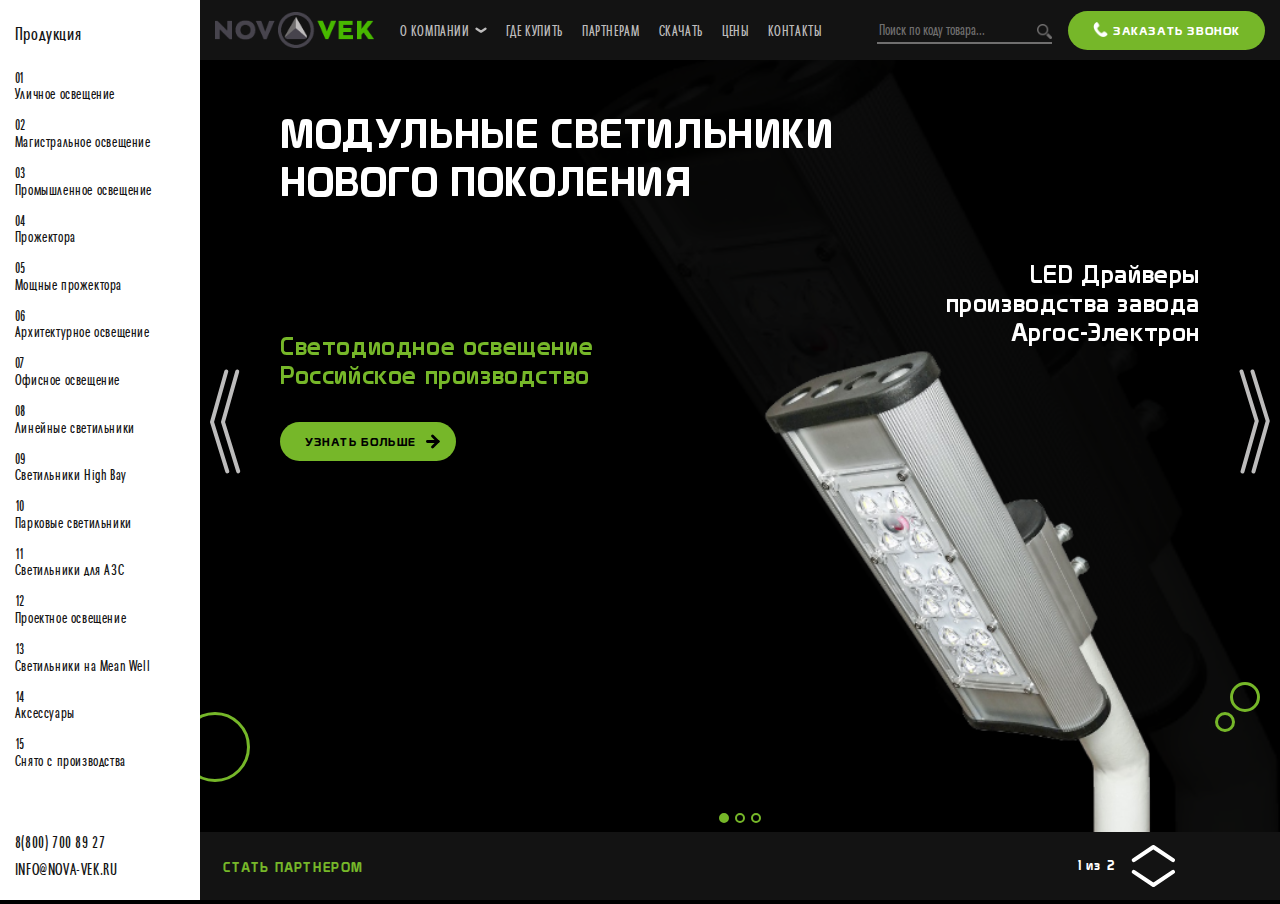
==== commit eb8962ef: "Add files via upload" ====
--- a/index.html
+++ b/index.html
@@ -237,127 +237,134 @@
 					</div>
 				</header>
 
-				<main class="col p-0 content" id="content">
-					<!-- <div class="slider-vertical">
+				<main class="col p-0 content content--home" id="content">
+					<div class="slider-vertical">
 						<div id="slider-vertical">
 
 							<section class="content__slider">
 								<div class="slider-block">
 									<div class="slider-block__slide">
 										<div class="slider-block__bi" style="background-image: url(../img/slider-img1.png)"></div>
-										<span class="ring" style="width: 70px; height: 70px; bottom: 50px; left: -30px;"></span>
-										<span class="ring" style="width: 30px; height: 30px; bottom: 150px; right: 20px;"></span>
-										<span class="ring" style="width: 20px; height: 20px; bottom: 120px; right: 45px;"></span>
-										<h1 class="content__slider-title pl-5">
-											МОДУЛЬНЫЕ СВЕТИЛЬНИКИ<br>НОВОГО ПОКОЛЕНИЯ
-										</h1>
-										<div class="d-flex justify-content-between px-5">
-											<div class="content__slider__description">
+										<span class="ring ring-1 js-slider-parallax"></span>
+										<span class="ring ring-2 js-slider-parallax"></span>
+										<span class="ring ring-3 js-slider-parallax"></span>
+										<div class="position-relative h-100 w-100">
+											<h1 class="content__slider-title slider-title1 js-slider-parallax">
+												МОДУЛЬНЫЕ СВЕТИЛЬНИКИ<br>НОВОГО ПОКОЛЕНИЯ
+											</h1>
+											<div class="content__slider__description slider-description1 js-slider-parallax">
 												<h4 class="text-color-green pt-5 mt-4">Светодиодное освещение<br>Российское производство</h4>
-												<div class="text-right pt-4">
+												<div class="pt-2 pt-sm-4">
 													<a href="#" class="button button--drenched button__arrow-black">
 														узнать больше
 													</a>
 												</div>
 											</div>
-											<div class="col content__slider__image-slider1"></div>
-											<div class="text-right content__slider__description">
+											<div class="content__slider__image slider-image1 js-slider-parallax">
+												<img src="../img/slider-img1.png" alt="img">
+											</div>
+											<div class="text-right content__slider__description slider-description2 js-slider-parallax">
 												<h4>LED Драйверы<br>производства завода<br>Аргос-Электрон</h4>
 											</div>
 										</div>
 									</div>
+
 									<div class="slider-block__slide">
 										<div class="slider-block__bi" style="background-image: url(../img/slider-img2.png)"></div>
-										<span class="ring" style="width: 70px; height: 70px; top: 50px; right: -35px;"></span>
-										<span class="ring" style="width: 30px; height: 30px; top: 127px; right: 40px;"></span>
-										<h5 class="content__slider-title pt-0 pb-5 mb-3 text-center">
-											Разновидности светильников серии "Модуль"
-										</h5>
-										<div class="d-flex justify-content-between px-5">
-											<div class="content__slider__description">
+										<span class="ring ring-4 js-slider-parallax"></span>
+										<span class="ring ring-5 js-slider-parallax"></span>
+										<div class="position-relative h-100 w-100">
+											<h5 class="content__slider-title pt-0 mb-3 text-center slider-title2 js-slider-parallax">
+												Разновидности светильников серии "Модуль"
+											</h5>
+											<div class="content__slider__description slider-description3 js-slider-parallax">
 												<h4 class="pb-3">Уличный светильник КМО</h4>
 												<p class="content__slider__description-title-fz">
-													<span class="text-color-green">Lorem ipsum dolor sit amet,</span> consectetuer adipiscing<br> 
-													elit. Aenean commodo ligula eget dolor. Aenean massa. <br> 
-													Cum sociis natoque penatibus et magnis dis <br> 
-													parturient montes, nascetur ridiculus mus. Donec <br> 
-													quam felis, ultricies nec, pellentesque eu, pretium<br>  
-													quis, sem. Nulla consequat massa quis enim. <span class="text-color-green">Donec <br> 
-													pede justo, fringilla vel, aliquet nec, vulputate eget, <br> 
-													arcu. In enim justo, rhoncus ut,</span> imperdiet a, <br> 
-													venenatis vitae, justo. Nullam dictum felis eu <br> 
+													<span class="text-color-green">Lorem ipsum dolor sit amet,</span> consectetuer adipiscing
+													elit. Aenean commodo ligula eget dolor. Aenean massa.
+													Cum sociis natoque penatibus et magnis dis
+													parturient montes, nascetur ridiculus mus. Donec 
+													quam felis, ultricies nec, pellentesque eu, pretium  
+													quis, sem. Nulla consequat massa quis enim. <span class="text-color-green">Donec 
+													pede justo, fringilla vel, aliquet nec, vulputate eget,
+													arcu. In enim justo, rhoncus ut,</span> imperdiet a,
+													venenatis vitae, justo. Nullam dictum felis eu
 													pede mollis pretium. Integer tincidunt</p>
 											</div>
-											<div class="col content__slider__image-slider2"></div>
-											<div class="content__slider__description content__slider__description-bottom">
+											<div class="content__slider__image slider-image2 js-slider-parallax">
+												<img src="../img/slider-img2.png" alt="img">
+											</div>
+											<div class="content__slider__description slider-description4 js-slider-parallax">
 												<p class="content__slider__description-title-fz">
-													<span class="text-color-green">Lorem ipsum dolor sit amet, consectetuer adipiscing <br> 
-													elit. Aenean commodo ligula eget dolor.</span> Aenean massa. <br> 
-													Cum sociis natoque penatibus et magnis dis <br> 
-													parturient montes, nascetur ridiculus mus. Donec <br> 
-													quam felis, ultricies nec, pellentesque eu, pretium <br> 
-													quis, sem.<span class="text-color-green"> Nulla consequat massa quis enim.</span> Donec <br> 
-													pede justo, fringilla vel, aliquet nec, vulputate eget, <br> 
-													arcu. In enim justo, rhoncus ut, imperdiet a, <br> 
-													venenatis vitae, justo. Nullam dictum felis eu <br> 
-													pede mollis pretium. Integer tincidunt<br> 
+													<span class="text-color-green">Lorem ipsum dolor sit amet, consectetuer adipiscing
+													elit. Aenean commodo ligula eget dolor.</span> Aenean massa. 
+													Cum sociis natoque penatibus et magnis dis 
+													parturient montes, nascetur ridiculus mus. Donec 
+													quam felis, ultricies nec, pellentesque eu, pretium 
+													quis, sem.<span class="text-color-green"> Nulla consequat massa quis enim.</span> Donec 
+													pede justo, fringilla vel, aliquet nec, vulputate eget, 
+													arcu. In enim justo, rhoncus ut, imperdiet a, 
+													venenatis vitae, justo. Nullam dictum felis eu  
+													pede mollis pretium. Integer tincidunt 
 												</p>
 											</div>
 										</div>
 									</div>
+
 									<div class="slider-block__slide">
-										-
-									</div>
+										3
+									</div>		
 								</div>
 							</section>
 						
 							<section class="content__slider">
 								<div class="slider-block">
+
 									<div class="slider-block__slide">
 										<div class="slider-block__bi" style="background-image: url(../img/slider-img2.png)"></div>
-										<span class="ring" style="width: 70px; height: 70px; top: 50px; right: -35px;"></span>
-										<span class="ring" style="width: 30px; height: 30px; top: 127px; right: 40px;"></span>
-										<h5 class="content__slider-title pt-0 pb-5 mb-3 text-center">
-											Разновидности светильников серии "Модуль"
-										</h5>
-										<div class="d-flex justify-content-between px-5">
-											<div class="content__slider__description">
+										<span class="ring ring-4 js-slider-parallax"></span>
+										<span class="ring ring-5 js-slider-parallax"></span>
+										<div class="position-relative h-100 w-100">
+											<h5 class="content__slider-title pt-0 mb-3 text-center slider-title2 js-slider-parallax">
+												Разновидности светильников серии "Модуль"
+											</h5>
+											<div class="content__slider__description slider-description3 js-slider-parallax">
 												<h4 class="pb-3">Уличный светильник КМО</h4>
 												<p class="content__slider__description-title-fz">
-													<span class="text-color-green">Lorem ipsum dolor sit amet,</span> consectetuer adipiscing<br> 
-													elit. Aenean commodo ligula eget dolor. Aenean massa. <br> 
-													Cum sociis natoque penatibus et magnis dis <br> 
-													parturient montes, nascetur ridiculus mus. Donec <br> 
-													quam felis, ultricies nec, pellentesque eu, pretium<br>  
-													quis, sem. Nulla consequat massa quis enim. <span class="text-color-green">Donec <br> 
-													pede justo, fringilla vel, aliquet nec, vulputate eget, <br> 
-													arcu. In enim justo, rhoncus ut,</span> imperdiet a, <br> 
-													venenatis vitae, justo. Nullam dictum felis eu <br> 
+													<span class="text-color-green">Lorem ipsum dolor sit amet,</span> consectetuer adipiscing
+													elit. Aenean commodo ligula eget dolor. Aenean massa.
+													Cum sociis natoque penatibus et magnis dis
+													parturient montes, nascetur ridiculus mus. Donec 
+													quam felis, ultricies nec, pellentesque eu, pretium  
+													quis, sem. Nulla consequat massa quis enim. <span class="text-color-green">Donec 
+													pede justo, fringilla vel, aliquet nec, vulputate eget,
+													arcu. In enim justo, rhoncus ut,</span> imperdiet a,
+													venenatis vitae, justo. Nullam dictum felis eu
 													pede mollis pretium. Integer tincidunt</p>
 											</div>
-											<div class="col content__slider__image-slider2"></div>
-											<div class="content__slider__description content__slider__description-bottom">
+											<div class="content__slider__image slider-image2 js-slider-parallax">
+												<img src="../img/slider-img2.png" alt="img">
+											</div>
+											<div class="content__slider__description slider-description4 js-slider-parallax">
 												<p class="content__slider__description-title-fz">
-													<span class="text-color-green">Lorem ipsum dolor sit amet, consectetuer adipiscing <br> 
-													elit. Aenean commodo ligula eget dolor.</span> Aenean massa. <br> 
-													Cum sociis natoque penatibus et magnis dis <br> 
-													parturient montes, nascetur ridiculus mus. Donec <br> 
-													quam felis, ultricies nec, pellentesque eu, pretium <br> 
-													quis, sem.<span class="text-color-green"> Nulla consequat massa quis enim.</span> Donec <br> 
-													pede justo, fringilla vel, aliquet nec, vulputate eget, <br> 
-													arcu. In enim justo, rhoncus ut, imperdiet a, <br> 
-													venenatis vitae, justo. Nullam dictum felis eu <br> 
-													pede mollis pretium. Integer tincidunt<br> 
+													<span class="text-color-green">Lorem ipsum dolor sit amet, consectetuer adipiscing
+													elit. Aenean commodo ligula eget dolor.</span> Aenean massa. 
+													Cum sociis natoque penatibus et magnis dis 
+													parturient montes, nascetur ridiculus mus. Donec 
+													quam felis, ultricies nec, pellentesque eu, pretium 
+													quis, sem.<span class="text-color-green"> Nulla consequat massa quis enim.</span> Donec 
+													pede justo, fringilla vel, aliquet nec, vulputate eget, 
+													arcu. In enim justo, rhoncus ut, imperdiet a, 
+													venenatis vitae, justo. Nullam dictum felis eu  
+													pede mollis pretium. Integer tincidunt 
 												</p>
 											</div>
 										</div>
 									</div>
+
 									<div class="slider-block__slide">
-										-
-									</div>
-									<div class="slider-block__slide">
-										-
-									</div>
+										2
+									</div>		
 								</div>
 							</section>
 
@@ -365,23 +372,32 @@
 					</div>	
 					<div class="content__bottom-block p-2 row m-0 align-items-center">
 						<div class="col-6">
-							<a href="#">Стать партнером</a>
+							<span class="content__bottom-block-link" id="button-dropdown-partner">Стать партнером</span>
 						</div> 
-						<div class="col-6 slider-vertical__control d-flex align-items-center justify-content-end pr-5">
+						<div class="col-6 slider-vertical__control d-flex align-items-center justify-content-end pr-sm-5">
 							<div class="px-3">
 								<span id="slider-vertical-current">1</span> из <span id="slider-vertical-quantity"></span>
 							</div>
-							<div class="d-flex flex-column pr-5">
-								<div id="slider-vertical-top-arrow" class="slider-vertical__arrow"></div>
-								<div id="slider-vertical-bottom-arrow" class="slider-vertical__arrow arrow-to-down"></div>
+							<div class="d-flex flex-column pr-sm-5">
+								<div id="slider-vertical-top-arrow" class="slider-vertical__arrow">
+									<svg xmlns="http://www.w3.org/2000/svg" width="44.788" height="17.973" viewBox="0 0 44.788 17.973">
+										<path id="Path_3" data-name="Path 3" d="M0,39.236,13.2,19.569,0,0" transform="translate(2.776 15.196) rotate(-90)" fill="none" stroke="#fff" stroke-linecap="round" stroke-linejoin="round" stroke-width="4"/>
+									</svg>
+								</div>
+								<div id="slider-vertical-bottom-arrow" class="slider-vertical__arrow arrow-to-down">
+									<svg xmlns="http://www.w3.org/2000/svg" width="44.788" height="17.973" viewBox="0 0 44.788 17.973">
+										<path id="Path_3" data-name="Path 3" d="M0,39.236,13.2,19.569,0,0" transform="translate(2.776 15.196) rotate(-90)" fill="none" stroke="#fff" stroke-linecap="round" stroke-linejoin="round" stroke-width="4"/>
+									</svg>
+								</div>
 							</div>
 						</div>
-					</div> -->
+					</div>
 				</main>	
 
-				<div class="modal-request-a-call d-none" id="block-dropdown-phone">
-					<div class="modal-request-a-call__content">
-						<div class="modal-request-a-call__close d-flex justify-content-center align-items-center">
+				<div class="d-none" id="block-dropdown-phone">
+					<span class="modal-windows__bg"></span>
+					<div class="modal-windows modal-windows--phone">
+						<div class="modal-windows__close d-flex justify-content-center align-items-center" id="block-dropdown-phone__close">
 							<img src="img/svg/cross.svg" alt="cross-icon">
 						</div>
 						<form>
@@ -397,9 +413,47 @@
 								<button class="button button--drenched w-sm-50">отправить</button>
 							</div>
 						</form>
+						<span class="modal-windows__triangle modal-windows__triangle--phone"></span>
 					</div>	
-				</div>	
-
+				</div>
+				<div class="d-none" id="block-dropdown-partner">
+					<span class="modal-windows__bg"></span>
+					<div class="modal-windows modal-windows--partner">
+						<div class="modal-windows__close d-flex justify-content-center align-items-center" id="block-dropdown-partner__close">
+							<img src="img/svg/cross.svg" alt="cross-icon">
+						</div>
+						<form>
+							<div class="form-group style-form">
+								<label for="name" class="style-form__label">ФИО</label>
+								<input id="name" type="name" class="form-control style-form__input" name="name" placeholder="ФИО">
+							</div>
+							<div class="form-group style-form">
+								<label for="email" class="style-form__label">E-mail</label>
+								<input id="email" type="email" class="form-control style-form__input" name="email" placeholder="E-mail">
+							</div>
+							<div class="form-group style-form">
+								<label for="kont-phone" class="style-form__label">Телефон</label>
+								<input id="kont-phone" type="phone" class="form-control style-form__input" name="kont-phone"  placeholder="+7 …">
+							</div>
+							<div class="form-group style-form">
+								<label for="organ" class="style-form__label">Организация</label>
+								<input id="organ" type="text" class="form-control style-form__input" name="organ" placeholder="Организация">
+							</div>
+							<div class="form-group style-form">
+								<label for="region" class="style-form__label">Регион</label>
+								<input id="region" type="text" class="form-control style-form__input" name="region" placeholder="Регион">
+							</div>
+							<div class="form-group style-form">
+								<label for="city" class="style-form__label">Город</label>
+								<input id="city" type="text" class="form-control style-form__input" name="city" placeholder="Город">
+							</div>
+							<div class="text-center">
+								<button class="button button--drenched w-sm-50">Запросить партнерство</button>
+							</div>
+						</form>
+						<span class="modal-windows__triangle modal-windows__triangle--partner"></span>
+					</div>
+				</div>
 			</div>
 		</div>
 	</div>
--- a/css/styles.min.css
+++ b/css/styles.min.css
@@ -1 +1 @@
-.lSSlideWrapper,.lSSlideWrapper .lSFade{position:relative}.lSSlideWrapper .lSSlide,.lSSlideWrapper.usingCss .lSFade>*{-webkit-transition-timing-function:inherit!important;transition-timing-function:inherit!important;-webkit-transition-duration:inherit!important;transition-duration:inherit!important}.lSSlideOuter,.lSSlideOuter .lSPager.lSGallery{-khtml-user-select:none;-moz-user-select:none;-ms-user-select:none;-webkit-touch-callout:none;-webkit-user-select:none}.lSSlideOuter .lSPager.lSGallery:after,.lSSlideWrapper>.lightSlider:after{clear:both}.lSSlideOuter{overflow:hidden;user-select:none}.lightSlider:after,.lightSlider:before{content:" ";display:table}.lightSlider{overflow:hidden;margin:0}.lSSlideWrapper{max-width:100%;overflow:hidden}.lSSlideWrapper .lSSlide{-webkit-transform:translate(0,0);-ms-transform:translate(0,0);transform:translate(0,0);-webkit-transition:all 1s;-webkit-transition-property:-webkit-transform,height;-moz-transition-property:-moz-transform,height;transition-property:transform,height}.lSSlideWrapper .lSFade>*{position:absolute!important;top:0;left:0;z-index:9;margin-right:0;width:100%}.lSSlideWrapper.usingCss .lSFade>*{opacity:0;-webkit-transition-delay:0s;transition-delay:0s;-webkit-transition-property:opacity;transition-property:opacity}.lSSlideWrapper .lSFade>.active{z-index:10}.lSSlideWrapper.usingCss .lSFade>.active{opacity:1}.lSSlideOuter .lSPager.lSpg{margin:10px 0 0;padding:0;text-align:center}.lSSlideOuter .lSPager.lSpg>li{cursor:pointer;display:inline-block;padding:0 5px}.lSSlideOuter .lSPager.lSpg>li a{background-color:#222;border-radius:30px;display:inline-block;height:8px;overflow:hidden;text-indent:-999em;width:8px;position:relative;z-index:99;-webkit-transition:all .5s linear 0s;transition:all .5s linear 0s}.lSSlideOuter .lSPager.lSpg>li.active a,.lSSlideOuter .lSPager.lSpg>li:hover a{background-color:#428bca}.lSSlideOuter .media{opacity:.8}.lSSlideOuter .media.active{opacity:1}.lSSlideOuter .lSPager.lSGallery{list-style:none;padding-left:0;margin:0;overflow:hidden;transform:translate3d(0,0,0);-moz-transform:translate3d(0,0,0);-ms-transform:translate3d(0,0,0);-webkit-transform:translate3d(0,0,0);-o-transform:translate3d(0,0,0);-webkit-transition-property:-webkit-transform;-moz-transition-property:-moz-transform;user-select:none}.lSSlideOuter .lSPager.lSGallery li{overflow:hidden;-webkit-transition:border-radius .12s linear 0s .35s linear 0s;transition:border-radius .12s linear 0s .35s linear 0s}.lSSlideOuter .lSPager.lSGallery li.active,.lSSlideOuter .lSPager.lSGallery li:hover{border-radius:5px}.lSSlideOuter .lSPager.lSGallery img{display:block;height:auto;max-width:100%}.lSSlideOuter .lSPager.lSGallery:after,.lSSlideOuter .lSPager.lSGallery:before{content:" ";display:table}.lSAction>a{width:32px;display:block;top:50%;height:32px;background-image:url(../img/controls.png);cursor:pointer;position:absolute;z-index:99;margin-top:-16px;opacity:.5;-webkit-transition:opacity .35s linear 0s;transition:opacity .35s linear 0s}.lSAction>a:hover{opacity:1}.lSAction>.lSPrev{background-position:0 0;left:10px}.lSAction>.lSNext{background-position:-32px 0;right:10px}.lSAction>a.disabled{pointer-events:none}.cS-hidden{height:1px;opacity:0;overflow:hidden}.lSSlideOuter.vertical{position:relative}.lSSlideOuter.vertical.noPager{padding-right:0!important}.lSSlideOuter.vertical .lSGallery{position:absolute!important;right:0;top:0}.lSSlideOuter.vertical .lightSlider>*{width:100%!important;max-width:none!important}.lSSlideOuter.vertical .lSAction>a{left:50%;margin-left:-14px;margin-top:0}.lSSlideOuter.vertical .lSAction>.lSNext{background-position:31px -31px;bottom:10px;top:auto}.lSSlideOuter.vertical .lSAction>.lSPrev{background-position:0 -31px;bottom:auto;top:10px}.lSSlideOuter.lSrtl{direction:rtl}.lSSlideOuter .lSPager,.lSSlideOuter .lightSlider{padding-left:0;list-style:none}.lSSlideOuter.lSrtl .lSPager,.lSSlideOuter.lSrtl .lightSlider{padding-right:0}.lSSlideOuter .lSGallery li,.lSSlideOuter .lightSlider>*{float:left}.lSSlideOuter.lSrtl .lSGallery li,.lSSlideOuter.lSrtl .lightSlider>*{float:right!important}@-webkit-keyframes rightEnd{0%,100%{left:0}50%{left:-15px}}@keyframes rightEnd{0%,100%{left:0}50%{left:-15px}}@-webkit-keyframes topEnd{0%,100%{top:0}50%{top:-15px}}@keyframes topEnd{0%,100%{top:0}50%{top:-15px}}@-webkit-keyframes leftEnd{0%,100%{left:0}50%{left:15px}}@keyframes leftEnd{0%,100%{left:0}50%{left:15px}}@-webkit-keyframes bottomEnd{0%,100%{bottom:0}50%{bottom:-15px}}@keyframes bottomEnd{0%,100%{bottom:0}50%{bottom:-15px}}.lSSlideOuter .rightEnd{-webkit-animation:rightEnd .3s;animation:rightEnd .3s;position:relative}.lSSlideOuter .leftEnd{-webkit-animation:leftEnd .3s;animation:leftEnd .3s;position:relative}.lSSlideOuter.vertical .rightEnd{-webkit-animation:topEnd .3s;animation:topEnd .3s;position:relative}.lSSlideOuter.vertical .leftEnd{-webkit-animation:bottomEnd .3s;animation:bottomEnd .3s;position:relative}.lSSlideOuter.lSrtl .rightEnd{-webkit-animation:leftEnd .3s;animation:leftEnd .3s;position:relative}.lSSlideOuter.lSrtl .leftEnd{-webkit-animation:rightEnd .3s;animation:rightEnd .3s;position:relative}.lightSlider.lsGrab>*{cursor:-webkit-grab;cursor:-moz-grab;cursor:-o-grab;cursor:-ms-grab;cursor:grab}.lightSlider.lsGrabbing>*{cursor:move;cursor:-webkit-grabbing;cursor:-moz-grabbing;cursor:-o-grabbing;cursor:-ms-grabbing;cursor:grabbing}@font-face{font-family:lg;src:url(../fonts/lg.eot?n1z373);src:url(../fonts/lg.eot?#iefixn1z373) format("embedded-opentype"),url(../fonts/lg.woff?n1z373) format("woff"),url(../fonts/lg.ttf?n1z373) format("truetype"),url(../fonts/lg.svg?n1z373#lg) format("svg");font-weight:400;font-style:normal}.lg-icon{font-family:lg;speak:none;font-style:normal;font-weight:400;font-variant:normal;text-transform:none;line-height:1;-webkit-font-smoothing:antialiased;-moz-osx-font-smoothing:grayscale}.lg-actions .lg-next,.lg-actions .lg-prev{background-color:rgba(0,0,0,.45);border-radius:2px;color:#999;cursor:pointer;display:block;font-size:22px;margin-top:-10px;padding:8px 10px 9px;position:absolute;top:50%;z-index:1080;border:none;outline:0}.lg-actions .lg-next.disabled,.lg-actions .lg-prev.disabled{pointer-events:none;opacity:.5}.lg-actions .lg-next:hover,.lg-actions .lg-prev:hover{color:#fff}.lg-actions .lg-next{right:20px}.lg-actions .lg-next:before{content:"\e095"}.lg-actions .lg-prev{left:20px}.lg-actions .lg-prev:after{content:"\e094"}@-webkit-keyframes lg-right-end{0%,100%{left:0}50%{left:-30px}}@-moz-keyframes lg-right-end{0%,100%{left:0}50%{left:-30px}}@-ms-keyframes lg-right-end{0%,100%{left:0}50%{left:-30px}}@keyframes lg-right-end{0%,100%{left:0}50%{left:-30px}}@-webkit-keyframes lg-left-end{0%,100%{left:0}50%{left:30px}}@-moz-keyframes lg-left-end{0%,100%{left:0}50%{left:30px}}@-ms-keyframes lg-left-end{0%,100%{left:0}50%{left:30px}}@keyframes lg-left-end{0%,100%{left:0}50%{left:30px}}.lg-outer.lg-right-end .lg-object{-webkit-animation:lg-right-end .3s;-o-animation:lg-right-end .3s;animation:lg-right-end .3s;position:relative}.lg-outer.lg-left-end .lg-object{-webkit-animation:lg-left-end .3s;-o-animation:lg-left-end .3s;animation:lg-left-end .3s;position:relative}.lg-toolbar{z-index:1082;left:0;position:absolute;top:0;width:100%;background-color:rgba(0,0,0,.45)}.lg-toolbar .lg-icon{color:#999;cursor:pointer;float:right;font-size:24px;height:47px;line-height:27px;padding:10px 0;text-align:center;width:50px;text-decoration:none!important;outline:0;background:0 0;border:none;box-shadow:none;-webkit-transition:color .2s linear;-o-transition:color .2s linear;transition:color .2s linear}.lg-toolbar .lg-icon:hover{color:#fff}.lg-toolbar .lg-close:after{content:"\e070"}.lg-toolbar .lg-download:after{content:"\e0f2"}.lg-sub-html{background-color:rgba(0,0,0,.45);bottom:0;color:#eee;font-size:16px;left:0;padding:10px 40px;position:fixed;right:0;text-align:center;z-index:1080}.lg-sub-html h4{margin:0;font-size:13px;font-weight:700}.lg-sub-html p{font-size:12px;margin:5px 0 0}#lg-counter{color:#999;display:inline-block;font-size:16px;padding-left:20px;padding-top:12px;vertical-align:middle}.lg-next,.lg-prev,.lg-toolbar{opacity:1;-webkit-transition:-webkit-transform .35s cubic-bezier(0,0,.25,1) 0s,opacity .35s cubic-bezier(0,0,.25,1) 0s,color .2s linear;-moz-transition:-moz-transform .35s cubic-bezier(0,0,.25,1) 0s,opacity .35s cubic-bezier(0,0,.25,1) 0s,color .2s linear;-o-transition:-o-transform .35s cubic-bezier(0,0,.25,1) 0s,opacity .35s cubic-bezier(0,0,.25,1) 0s,color .2s linear;transition:transform .35s cubic-bezier(0,0,.25,1) 0s,opacity .35s cubic-bezier(0,0,.25,1) 0s,color .2s linear}.lg-hide-items .lg-prev{opacity:0;-webkit-transform:translate3d(-10px,0,0);transform:translate3d(-10px,0,0)}.lg-hide-items .lg-next{opacity:0;-webkit-transform:translate3d(10px,0,0);transform:translate3d(10px,0,0)}.lg-hide-items .lg-toolbar{opacity:0;-webkit-transform:translate3d(0,-10px,0);transform:translate3d(0,-10px,0)}body:not(.lg-from-hash) .lg-outer.lg-start-zoom .lg-object{-webkit-transform:scale3d(.5,.5,.5);transform:scale3d(.5,.5,.5);opacity:0;-webkit-transition:-webkit-transform 250ms cubic-bezier(0,0,.25,1) 0s,opacity 250ms cubic-bezier(0,0,.25,1)!important;-moz-transition:-moz-transform 250ms cubic-bezier(0,0,.25,1) 0s,opacity 250ms cubic-bezier(0,0,.25,1)!important;-o-transition:-o-transform 250ms cubic-bezier(0,0,.25,1) 0s,opacity 250ms cubic-bezier(0,0,.25,1)!important;transition:transform 250ms cubic-bezier(0,0,.25,1) 0s,opacity 250ms cubic-bezier(0,0,.25,1)!important;-webkit-transform-origin:50% 50%;-moz-transform-origin:50% 50%;-ms-transform-origin:50% 50%;transform-origin:50% 50%}body:not(.lg-from-hash) .lg-outer.lg-start-zoom .lg-item.lg-complete .lg-object{-webkit-transform:scale3d(1,1,1);transform:scale3d(1,1,1);opacity:1}.lg-outer .lg-thumb-outer{background-color:#0d0a0a;bottom:0;position:absolute;width:100%;z-index:1080;max-height:350px;-webkit-transform:translate3d(0,100%,0);transform:translate3d(0,100%,0);-webkit-transition:-webkit-transform .25s cubic-bezier(0,0,.25,1) 0s;-moz-transition:-moz-transform .25s cubic-bezier(0,0,.25,1) 0s;-o-transition:-o-transform .25s cubic-bezier(0,0,.25,1) 0s;transition:transform .25s cubic-bezier(0,0,.25,1) 0s}.lg-outer .lg-thumb-outer.lg-grab .lg-thumb-item{cursor:-webkit-grab;cursor:-moz-grab;cursor:-o-grab;cursor:-ms-grab;cursor:grab}.lg-outer .lg-thumb-outer.lg-grabbing .lg-thumb-item{cursor:move;cursor:-webkit-grabbing;cursor:-moz-grabbing;cursor:-o-grabbing;cursor:-ms-grabbing;cursor:grabbing}.lg-outer .lg-thumb-outer.lg-dragging .lg-thumb{-webkit-transition-duration:0s!important;transition-duration:0s!important}.lg-outer.lg-thumb-open .lg-thumb-outer{-webkit-transform:translate3d(0,0,0);transform:translate3d(0,0,0)}.lg-outer .lg-thumb{padding:10px 0;height:100%;margin-bottom:-5px}.lg-outer .lg-thumb-item{cursor:pointer;float:left;overflow:hidden;height:100%;border:2px solid #fff;border-radius:4px;margin-bottom:5px}@media (min-width:1025px){.lg-outer .lg-thumb-item{-webkit-transition:border-color .25s ease;-o-transition:border-color .25s ease;transition:border-color .25s ease}}.lg-outer .lg-thumb-item.active,.lg-outer .lg-thumb-item:hover{border-color:#a90707}.lg-outer .lg-thumb-item img{width:100%;height:100%;object-fit:cover}.lg-outer.lg-has-thumb .lg-item{padding-bottom:120px}.lg-outer.lg-can-toggle .lg-item{padding-bottom:0}.lg-outer.lg-pull-caption-up .lg-sub-html{-webkit-transition:bottom .25s ease;-o-transition:bottom .25s ease;transition:bottom .25s ease}.lg-outer.lg-pull-caption-up.lg-thumb-open .lg-sub-html{bottom:100px}.lg-outer .lg-toogle-thumb{background-color:#0d0a0a;border-radius:2px 2px 0 0;color:#999;cursor:pointer;font-size:24px;height:39px;line-height:27px;padding:5px 0;position:absolute;right:20px;text-align:center;top:-39px;width:50px;outline:0;border:none}.lg-outer .lg-toogle-thumb:hover,.lg-outer.lg-dropdown-active #lg-share{color:#fff}.lg-outer .lg-toogle-thumb:after{content:"\e1ff"}.lg-outer .lg-video-cont{display:inline-block;vertical-align:middle;max-width:1140px;max-height:100%;width:100%;padding:0 5px}.lg-outer .lg-video{width:100%;height:0;padding-bottom:56.25%;overflow:hidden;position:relative}.lg-outer .lg-video .lg-object{display:inline-block;position:absolute;top:0;left:0;width:100%!important;height:100%!important}.lg-outer .lg-video .lg-video-play{width:84px;height:59px;position:absolute;left:50%;top:50%;margin-left:-42px;margin-top:-30px;z-index:1080;cursor:pointer}.lg-outer .lg-has-iframe .lg-video{-webkit-overflow-scrolling:touch;overflow:auto}.lg-outer .lg-has-vimeo .lg-video-play{background:url(../img/vimeo-play.png) no-repeat}.lg-outer .lg-has-vimeo:hover .lg-video-play{background:url(../img/vimeo-play.png) 0 -58px no-repeat}.lg-outer .lg-has-html5 .lg-video-play{background:url(../img/video-play.png) no-repeat;height:64px;margin-left:-32px;margin-top:-32px;width:64px;opacity:.8}.lg-outer .lg-has-html5:hover .lg-video-play{opacity:1}.lg-outer .lg-has-youtube .lg-video-play{background:url(../img/youtube-play.png) no-repeat}.lg-outer .lg-has-youtube:hover .lg-video-play{background:url(../img/youtube-play.png) 0 -60px no-repeat}.lg-outer .lg-video-object{width:100%!important;height:100%!important;position:absolute;top:0;left:0}.lg-outer .lg-has-video .lg-video-object{visibility:hidden}.lg-outer .lg-has-video.lg-video-playing .lg-object,.lg-outer .lg-has-video.lg-video-playing .lg-video-play{display:none}.lg-outer .lg-has-video.lg-video-playing .lg-video-object{visibility:visible}.lg-progress-bar{background-color:#333;height:5px;left:0;position:absolute;top:0;width:100%;z-index:1083;opacity:0;-webkit-transition:opacity 80ms ease 0s;-moz-transition:opacity 80ms ease 0s;-o-transition:opacity 80ms ease 0s;transition:opacity 80ms ease 0s}.lg-progress-bar .lg-progress{background-color:#a90707;height:5px;width:0}.lg-progress-bar.lg-start .lg-progress{width:100%}.lg-show-autoplay .lg-progress-bar{opacity:1}.lg-autoplay-button:after{content:"\e01d"}.lg-show-autoplay .lg-autoplay-button:after{content:"\e01a"}.lg-outer.lg-css3.lg-zoom-dragging .lg-item.lg-complete.lg-zoomable .lg-image,.lg-outer.lg-css3.lg-zoom-dragging .lg-item.lg-complete.lg-zoomable .lg-img-wrap{-webkit-transition-duration:0s;transition-duration:0s}.lg-outer.lg-use-transition-for-zoom .lg-item.lg-complete.lg-zoomable .lg-img-wrap{-webkit-transition:-webkit-transform .3s cubic-bezier(0,0,.25,1) 0s;-moz-transition:-moz-transform .3s cubic-bezier(0,0,.25,1) 0s;-o-transition:-o-transform .3s cubic-bezier(0,0,.25,1) 0s;transition:transform .3s cubic-bezier(0,0,.25,1) 0s}.lg-outer.lg-use-left-for-zoom .lg-item.lg-complete.lg-zoomable .lg-img-wrap{-webkit-transition:left .3s cubic-bezier(0,0,.25,1) 0s,top .3s cubic-bezier(0,0,.25,1) 0s;-moz-transition:left .3s cubic-bezier(0,0,.25,1) 0s,top .3s cubic-bezier(0,0,.25,1) 0s;-o-transition:left .3s cubic-bezier(0,0,.25,1) 0s,top .3s cubic-bezier(0,0,.25,1) 0s;transition:left .3s cubic-bezier(0,0,.25,1) 0s,top .3s cubic-bezier(0,0,.25,1) 0s}.lg-outer .lg-item.lg-complete.lg-zoomable .lg-img-wrap{-webkit-transform:translate3d(0,0,0);transform:translate3d(0,0,0);-webkit-backface-visibility:hidden;-moz-backface-visibility:hidden;backface-visibility:hidden}.lg-outer .lg-item.lg-complete.lg-zoomable .lg-image{-webkit-transform:scale3d(1,1,1);transform:scale3d(1,1,1);-webkit-transition:-webkit-transform .3s cubic-bezier(0,0,.25,1) 0s,opacity .15s!important;-moz-transition:-moz-transform .3s cubic-bezier(0,0,.25,1) 0s,opacity .15s!important;-o-transition:-o-transform .3s cubic-bezier(0,0,.25,1) 0s,opacity .15s!important;transition:transform .3s cubic-bezier(0,0,.25,1) 0s,opacity .15s!important;-webkit-transform-origin:0 0;-moz-transform-origin:0 0;-ms-transform-origin:0 0;transform-origin:0 0;-webkit-backface-visibility:hidden;-moz-backface-visibility:hidden;backface-visibility:hidden}#lg-zoom-in:after{content:"\e311"}#lg-actual-size{font-size:20px}#lg-actual-size:after{content:"\e033"}#lg-zoom-out{opacity:.5;pointer-events:none}#lg-zoom-out:after{content:"\e312"}.lg-zoomed #lg-zoom-out{opacity:1;pointer-events:auto}.lg-outer .lg-pager-outer{bottom:60px;left:0;position:absolute;right:0;text-align:center;z-index:1080;height:10px}.lg-outer .lg-pager-outer.lg-pager-hover .lg-pager-cont{overflow:visible}.lg-outer .lg-pager-cont{cursor:pointer;display:inline-block;overflow:hidden;position:relative;vertical-align:top;margin:0 5px}.lg-outer .lg-pager-cont:hover .lg-pager-thumb-cont{opacity:1;-webkit-transform:translate3d(0,0,0);transform:translate3d(0,0,0)}.lg-outer .lg-pager-cont.lg-pager-active .lg-pager{box-shadow:0 0 0 2px #fff inset}.lg-outer .lg-pager-thumb-cont{background-color:#fff;color:#fff;bottom:100%;height:83px;left:0;margin-bottom:20px;margin-left:-60px;opacity:0;padding:5px;position:absolute;width:120px;border-radius:3px;-webkit-transition:opacity .15s ease 0s,-webkit-transform .15s ease 0s;-moz-transition:opacity .15s ease 0s,-moz-transform .15s ease 0s;-o-transition:opacity .15s ease 0s,-o-transform .15s ease 0s;transition:opacity .15s ease 0s,transform .15s ease 0s;-webkit-transform:translate3d(0,5px,0);transform:translate3d(0,5px,0)}.lg-outer .lg-pager-thumb-cont img{width:100%;height:100%}.lg-outer .lg-pager{background-color:rgba(255,255,255,.5);border-radius:50%;box-shadow:0 0 0 8px rgba(255,255,255,.7) inset;display:block;height:12px;-webkit-transition:box-shadow .3s ease 0s;-o-transition:box-shadow .3s ease 0s;transition:box-shadow .3s ease 0s;width:12px}.lg-outer .lg-pager:focus,.lg-outer .lg-pager:hover{box-shadow:0 0 0 8px #fff inset}.lg-outer .lg-caret{border-left:10px solid transparent;border-right:10px solid transparent;border-top:10px dashed;bottom:-10px;display:inline-block;height:0;left:50%;margin-left:-5px;position:absolute;vertical-align:middle;width:0}.lg-fullscreen:after{content:"\e20c"}.lg-fullscreen-on .lg-fullscreen:after{content:"\e20d"}.lg-outer #lg-dropdown-overlay{background-color:rgba(0,0,0,.25);bottom:0;cursor:default;left:0;position:fixed;right:0;top:0;z-index:1081;opacity:0;visibility:hidden;-webkit-transition:visibility 0s linear .18s,opacity .18s linear 0s;-o-transition:visibility 0s linear .18s,opacity .18s linear 0s;transition:visibility 0s linear .18s,opacity .18s linear 0s}.lg-outer.lg-dropdown-active #lg-dropdown-overlay,.lg-outer.lg-dropdown-active .lg-dropdown{-webkit-transition-delay:0s;transition-delay:0s;-moz-transform:translate3d(0,0,0);-o-transform:translate3d(0,0,0);-ms-transform:translate3d(0,0,0);-webkit-transform:translate3d(0,0,0);transform:translate3d(0,0,0);opacity:1;visibility:visible}.lg-outer .lg-dropdown{background-color:#fff;border-radius:2px;font-size:14px;list-style-type:none;margin:0;padding:10px 0;position:absolute;right:0;text-align:left;top:50px;opacity:0;visibility:hidden;-moz-transform:translate3d(0,5px,0);-o-transform:translate3d(0,5px,0);-ms-transform:translate3d(0,5px,0);-webkit-transform:translate3d(0,5px,0);transform:translate3d(0,5px,0);-webkit-transition:-webkit-transform .18s linear 0s,visibility 0s linear .5s,opacity .18s linear 0s;-moz-transition:-moz-transform .18s linear 0s,visibility 0s linear .5s,opacity .18s linear 0s;-o-transition:-o-transform .18s linear 0s,visibility 0s linear .5s,opacity .18s linear 0s;transition:transform .18s linear 0s,visibility 0s linear .5s,opacity .18s linear 0s}.lg-outer .lg-dropdown:after{content:"";display:block;height:0;width:0;position:absolute;border:8px solid transparent;border-bottom-color:#fff;right:16px;top:-16px}.lg-outer .lg-dropdown>li:last-child{margin-bottom:0}.lg-outer .lg-dropdown>li:hover .lg-icon,.lg-outer .lg-dropdown>li:hover a{color:#333}.lg-outer .lg-dropdown a{color:#333;display:block;white-space:pre;padding:4px 12px;font-family:"Open Sans","Helvetica Neue",Helvetica,Arial,sans-serif;font-size:12px}.lg-outer .lg-dropdown a:hover{background-color:rgba(0,0,0,.07)}.lg-outer .lg-dropdown .lg-dropdown-text{display:inline-block;line-height:1;margin-top:-3px;vertical-align:middle}.lg-outer .lg-dropdown .lg-icon{color:#333;display:inline-block;float:none;font-size:20px;height:auto;line-height:1;margin-right:8px;padding:0;vertical-align:middle;width:auto}.lg-outer,.lg-outer .lg,.lg-outer .lg-inner{width:100%;height:100%}.lg-outer #lg-share{position:relative}.lg-outer #lg-share:after{content:"\e80d"}.lg-outer #lg-share-facebook .lg-icon{color:#3b5998}.lg-outer #lg-share-facebook .lg-icon:after{content:"\e901"}.lg-outer #lg-share-twitter .lg-icon{color:#00aced}.lg-outer #lg-share-twitter .lg-icon:after{content:"\e904"}.lg-outer #lg-share-googleplus .lg-icon{color:#dd4b39}.lg-outer #lg-share-googleplus .lg-icon:after{content:"\e902"}.lg-outer #lg-share-pinterest .lg-icon{color:#cb2027}.lg-outer #lg-share-pinterest .lg-icon:after{content:"\e903"}.lg-group:after{content:"";display:table;clear:both}.lg-outer{position:fixed;top:0;left:0;z-index:1050;text-align:left;opacity:0;-webkit-transition:opacity .15s ease 0s;-o-transition:opacity .15s ease 0s;transition:opacity .15s ease 0s}.lg-outer *{-webkit-box-sizing:border-box;-moz-box-sizing:border-box;box-sizing:border-box}.lg-outer.lg-visible{opacity:1}.lg-outer.lg-css3 .lg-item.lg-current,.lg-outer.lg-css3 .lg-item.lg-next-slide,.lg-outer.lg-css3 .lg-item.lg-prev-slide{-webkit-transition-duration:inherit!important;transition-duration:inherit!important;-webkit-transition-timing-function:inherit!important;transition-timing-function:inherit!important}.lg-outer.lg-css3.lg-dragging .lg-item.lg-current,.lg-outer.lg-css3.lg-dragging .lg-item.lg-next-slide,.lg-outer.lg-css3.lg-dragging .lg-item.lg-prev-slide{-webkit-transition-duration:0s!important;transition-duration:0s!important;opacity:1}.lg-outer.lg-grab img.lg-object{cursor:-webkit-grab;cursor:-moz-grab;cursor:-o-grab;cursor:-ms-grab;cursor:grab}.lg-outer.lg-grabbing img.lg-object{cursor:move;cursor:-webkit-grabbing;cursor:-moz-grabbing;cursor:-o-grabbing;cursor:-ms-grabbing;cursor:grabbing}.lg-outer .lg{position:relative;overflow:hidden;margin-left:auto;margin-right:auto;max-width:100%;max-height:100%}.lg-outer .lg-inner{position:absolute;left:0;top:0;white-space:nowrap}.lg-outer .lg-item{background:url(../img/loading.gif) center center no-repeat;display:none!important}.lg-outer.lg-css .lg-current,.lg-outer.lg-css3 .lg-current,.lg-outer.lg-css3 .lg-next-slide,.lg-outer.lg-css3 .lg-prev-slide{display:inline-block!important}.lg-outer .lg-img-wrap,.lg-outer .lg-item{display:inline-block;text-align:center;position:absolute;width:100%;height:100%}.lg-outer .lg-img-wrap:before,.lg-outer .lg-item:before{content:"";display:inline-block;height:50%;width:1px;margin-right:-1px}.lg-outer .lg-img-wrap{position:absolute;padding:0 5px;left:0;right:0;top:0;bottom:0}.lg-outer .lg-item.lg-complete{background-image:none}.lg-outer .lg-item.lg-current{z-index:1060}.lg-outer .lg-image{display:inline-block;vertical-align:middle;max-width:100%;max-height:100%;width:auto!important;height:auto!important}.lg-outer.lg-show-after-load .lg-item .lg-object,.lg-outer.lg-show-after-load .lg-item .lg-video-play{opacity:0;-webkit-transition:opacity .15s ease 0s;-o-transition:opacity .15s ease 0s;transition:opacity .15s ease 0s}.lg-outer.lg-show-after-load .lg-item.lg-complete .lg-object,.lg-outer.lg-show-after-load .lg-item.lg-complete .lg-video-play{opacity:1}.lg-outer .lg-empty-html,.lg-outer.lg-hide-download #lg-download{display:none}.lg-backdrop{position:fixed;top:0;left:0;right:0;bottom:0;z-index:1040;background-color:#000;opacity:0;-webkit-transition:opacity .15s ease 0s;-o-transition:opacity .15s ease 0s;transition:opacity .15s ease 0s}.lg-backdrop.in{opacity:1}.lg-css3.lg-no-trans .lg-current,.lg-css3.lg-no-trans .lg-next-slide,.lg-css3.lg-no-trans .lg-prev-slide{-webkit-transition:none 0s ease 0s!important;-moz-transition:none 0s ease 0s!important;-o-transition:none 0s ease 0s!important;transition:none 0s ease 0s!important}.lg-css3.lg-use-css3 .lg-item,.lg-css3.lg-use-left .lg-item{-webkit-backface-visibility:hidden;-moz-backface-visibility:hidden;backface-visibility:hidden}.lg-css3.lg-fade .lg-item{opacity:0}.lg-css3.lg-fade .lg-item.lg-current{opacity:1}.lg-css3.lg-fade .lg-item.lg-current,.lg-css3.lg-fade .lg-item.lg-next-slide,.lg-css3.lg-fade .lg-item.lg-prev-slide{-webkit-transition:opacity .1s ease 0s;-moz-transition:opacity .1s ease 0s;-o-transition:opacity .1s ease 0s;transition:opacity .1s ease 0s}.lg-css3.lg-slide.lg-use-css3 .lg-item{opacity:0}.lg-css3.lg-slide.lg-use-css3 .lg-item.lg-prev-slide{-webkit-transform:translate3d(-100%,0,0);transform:translate3d(-100%,0,0)}.lg-css3.lg-slide.lg-use-css3 .lg-item.lg-next-slide{-webkit-transform:translate3d(100%,0,0);transform:translate3d(100%,0,0)}.lg-css3.lg-slide.lg-use-css3 .lg-item.lg-current{-webkit-transform:translate3d(0,0,0);transform:translate3d(0,0,0);opacity:1}.lg-css3.lg-slide.lg-use-css3 .lg-item.lg-current,.lg-css3.lg-slide.lg-use-css3 .lg-item.lg-next-slide,.lg-css3.lg-slide.lg-use-css3 .lg-item.lg-prev-slide{-webkit-transition:-webkit-transform 1s cubic-bezier(0,0,.25,1) 0s,opacity .1s ease 0s;-moz-transition:-moz-transform 1s cubic-bezier(0,0,.25,1) 0s,opacity .1s ease 0s;-o-transition:-o-transform 1s cubic-bezier(0,0,.25,1) 0s,opacity .1s ease 0s;transition:transform 1s cubic-bezier(0,0,.25,1) 0s,opacity .1s ease 0s}.lg-css3.lg-slide.lg-use-left .lg-item{opacity:0;position:absolute;left:0}.lg-css3.lg-slide.lg-use-left .lg-item.lg-prev-slide{left:-100%}.lg-css3.lg-slide.lg-use-left .lg-item.lg-next-slide{left:100%}.lg-css3.lg-slide.lg-use-left .lg-item.lg-current{left:0;opacity:1}.lg-css3.lg-slide.lg-use-left .lg-item.lg-current,.lg-css3.lg-slide.lg-use-left .lg-item.lg-next-slide,.lg-css3.lg-slide.lg-use-left .lg-item.lg-prev-slide{-webkit-transition:left 1s cubic-bezier(0,0,.25,1) 0s,opacity .1s ease 0s;-moz-transition:left 1s cubic-bezier(0,0,.25,1) 0s,opacity .1s ease 0s;-o-transition:left 1s cubic-bezier(0,0,.25,1) 0s,opacity .1s ease 0s;transition:left 1s cubic-bezier(0,0,.25,1) 0s,opacity .1s ease 0s}@font-face{font-family:Prototype;src:url(../fonts/Prototype/Prototype-Regular.woff2) format("woff2"),url(../fonts/Prototype/Prototype-Regular.woff) format("woff"),url(../fonts/Prototype/Prototype-Regular.ttf) format("truetype");font-weight:400;font-display:swap;font-style:normal}@font-face{font-family:WiGuru4;src:url(../fonts/WiGuru4/WiGuru4-Regular.woff2) format("woff2"),url(../fonts/WiGuru4/WiGuru4-Regular.woff) format("woff"),url(../fonts/WiGuru4/WiGuru4-Regular.ttf) format("truetype");font-weight:400;font-display:swap;font-style:normal}*,::after,::before{-webkit-box-sizing:border-box;box-sizing:border-box}html{font-family:sans-serif;line-height:1.15;-webkit-text-size-adjust:100%;-webkit-tap-highlight-color:transparent}article,aside,figcaption,figure,footer,header,hgroup,main,nav,section{display:block}body{margin:0;font-family:-apple-system,BlinkMacSystemFont,"Segoe UI",Roboto,"Helvetica Neue",Arial,"Noto Sans",sans-serif,"Apple Color Emoji","Segoe UI Emoji","Segoe UI Symbol","Noto Color Emoji";font-size:1rem;font-weight:400;line-height:1.5;color:#212529;text-align:left;background-color:#fff}[tabindex="-1"]:focus:not(:focus-visible){outline:0!important}hr{-webkit-box-sizing:content-box;box-sizing:content-box;height:0;overflow:visible}h1,h2,h3,h4,h5,h6{margin-top:0;margin-bottom:.5rem}p{margin-top:0;margin-bottom:1rem}abbr[data-original-title],abbr[title]{text-decoration:underline;-webkit-text-decoration:underline dotted;text-decoration:underline dotted;cursor:help;border-bottom:0;-webkit-text-decoration-skip-ink:none;text-decoration-skip-ink:none}address{margin-bottom:1rem;font-style:normal;line-height:inherit}dl,ol,ul{margin-top:0;margin-bottom:1rem}ol ol,ol ul,ul ol,ul ul{margin-bottom:0}dt{font-weight:700}dd{margin-bottom:.5rem;margin-left:0}blockquote{margin:0 0 1rem}b,strong{font-weight:bolder}small{font-size:80%}sub,sup{position:relative;font-size:75%;line-height:0;vertical-align:baseline}sub{bottom:-.25em}sup{top:-.5em}a{color:#007bff;text-decoration:none;background-color:transparent}a:hover{color:#0056b3;text-decoration:underline}a:not([href]){color:inherit;text-decoration:none}a:not([href]):hover{color:inherit;text-decoration:none}code,kbd,pre,samp{font-family:SFMono-Regular,Menlo,Monaco,Consolas,"Liberation Mono","Courier New",monospace;font-size:1em}pre{margin-top:0;margin-bottom:1rem;overflow:auto;-ms-overflow-style:scrollbar}figure{margin:0 0 1rem}img{vertical-align:middle;border-style:none}svg{overflow:hidden;vertical-align:middle}table{border-collapse:collapse}caption{padding-top:.75rem;padding-bottom:.75rem;color:#6c757d;text-align:left;caption-side:bottom}th{text-align:inherit}label{display:inline-block;margin-bottom:.5rem}button{border-radius:0}button:focus{outline:1px dotted;outline:5px auto -webkit-focus-ring-color}button,input,optgroup,select,textarea{margin:0;font-family:inherit;font-size:inherit;line-height:inherit}button,input{overflow:visible}button,select{text-transform:none}[role=button]{cursor:pointer}select{word-wrap:normal}[type=button],[type=reset],[type=submit],button{-webkit-appearance:button}[type=button]:not(:disabled),[type=reset]:not(:disabled),[type=submit]:not(:disabled),button:not(:disabled){cursor:pointer}[type=button]::-moz-focus-inner,[type=reset]::-moz-focus-inner,[type=submit]::-moz-focus-inner,button::-moz-focus-inner{padding:0;border-style:none}input[type=checkbox],input[type=radio]{-webkit-box-sizing:border-box;box-sizing:border-box;padding:0}textarea{overflow:auto;resize:vertical}fieldset{min-width:0;padding:0;margin:0;border:0}legend{display:block;width:100%;max-width:100%;padding:0;margin-bottom:.5rem;font-size:1.5rem;line-height:inherit;color:inherit;white-space:normal}progress{vertical-align:baseline}[type=number]::-webkit-inner-spin-button,[type=number]::-webkit-outer-spin-button{height:auto}[type=search]{outline-offset:-2px;-webkit-appearance:none}[type=search]::-webkit-search-decoration{-webkit-appearance:none}::-webkit-file-upload-button{font:inherit;-webkit-appearance:button}output{display:inline-block}summary{display:list-item;cursor:pointer}template{display:none}[hidden]{display:none!important}html{-webkit-box-sizing:border-box;box-sizing:border-box;-ms-overflow-style:scrollbar}*,::after,::before{-webkit-box-sizing:inherit;box-sizing:inherit}.container{width:100%;padding-right:15px;padding-left:15px;margin-right:auto;margin-left:auto}@media (min-width:576px){.container{max-width:540px}}@media (min-width:768px){.container{max-width:720px}}@media (min-width:992px){.container{max-width:960px}}@media (min-width:1200px){.container{max-width:1140px}}.container-fluid,.container-lg,.container-md,.container-sm,.container-xl{width:100%;padding-right:15px;padding-left:15px;margin-right:auto;margin-left:auto}@media (min-width:576px){.container,.container-sm{max-width:540px}}@media (min-width:768px){.container,.container-md,.container-sm{max-width:720px}}@media (min-width:992px){.container,.container-lg,.container-md,.container-sm{max-width:960px}}@media (min-width:1200px){.container,.container-lg,.container-md,.container-sm,.container-xl{max-width:1140px}}.row{display:-webkit-box;display:-ms-flexbox;display:flex;-ms-flex-wrap:wrap;flex-wrap:wrap;margin-right:-15px;margin-left:-15px}.no-gutters{margin-right:0;margin-left:0}.no-gutters>.col,.no-gutters>[class*=col-]{padding-right:0;padding-left:0}.col,.col-1,.col-10,.col-11,.col-12,.col-2,.col-3,.col-4,.col-5,.col-6,.col-7,.col-8,.col-9,.col-auto,.col-lg,.col-lg-1,.col-lg-10,.col-lg-11,.col-lg-12,.col-lg-2,.col-lg-3,.col-lg-4,.col-lg-5,.col-lg-6,.col-lg-7,.col-lg-8,.col-lg-9,.col-lg-auto,.col-md,.col-md-1,.col-md-10,.col-md-11,.col-md-12,.col-md-2,.col-md-3,.col-md-4,.col-md-5,.col-md-6,.col-md-7,.col-md-8,.col-md-9,.col-md-auto,.col-sm,.col-sm-1,.col-sm-10,.col-sm-11,.col-sm-12,.col-sm-2,.col-sm-3,.col-sm-4,.col-sm-5,.col-sm-6,.col-sm-7,.col-sm-8,.col-sm-9,.col-sm-auto,.col-xl,.col-xl-1,.col-xl-10,.col-xl-11,.col-xl-12,.col-xl-2,.col-xl-3,.col-xl-4,.col-xl-5,.col-xl-6,.col-xl-7,.col-xl-8,.col-xl-9,.col-xl-auto{position:relative;width:100%;padding-right:15px;padding-left:15px}.col{-ms-flex-preferred-size:0;flex-basis:0;-webkit-box-flex:1;-ms-flex-positive:1;flex-grow:1;min-width:0;max-width:100%}.row-cols-1>*{-webkit-box-flex:0;-ms-flex:0 0 100%;flex:0 0 100%;max-width:100%}.row-cols-2>*{-webkit-box-flex:0;-ms-flex:0 0 50%;flex:0 0 50%;max-width:50%}.row-cols-3>*{-webkit-box-flex:0;-ms-flex:0 0 33.33333%;flex:0 0 33.33333%;max-width:33.33333%}.row-cols-4>*{-webkit-box-flex:0;-ms-flex:0 0 25%;flex:0 0 25%;max-width:25%}.row-cols-5>*{-webkit-box-flex:0;-ms-flex:0 0 20%;flex:0 0 20%;max-width:20%}.row-cols-6>*{-webkit-box-flex:0;-ms-flex:0 0 16.66667%;flex:0 0 16.66667%;max-width:16.66667%}.col-auto{-webkit-box-flex:0;-ms-flex:0 0 auto;flex:0 0 auto;width:auto;max-width:100%}.col-1{-webkit-box-flex:0;-ms-flex:0 0 8.33333%;flex:0 0 8.33333%;max-width:8.33333%}.col-2{-webkit-box-flex:0;-ms-flex:0 0 16.66667%;flex:0 0 16.66667%;max-width:16.66667%}.col-3{-webkit-box-flex:0;-ms-flex:0 0 25%;flex:0 0 25%;max-width:25%}.col-4{-webkit-box-flex:0;-ms-flex:0 0 33.33333%;flex:0 0 33.33333%;max-width:33.33333%}.col-5{-webkit-box-flex:0;-ms-flex:0 0 41.66667%;flex:0 0 41.66667%;max-width:41.66667%}.col-6{-webkit-box-flex:0;-ms-flex:0 0 50%;flex:0 0 50%;max-width:50%}.col-7{-webkit-box-flex:0;-ms-flex:0 0 58.33333%;flex:0 0 58.33333%;max-width:58.33333%}.col-8{-webkit-box-flex:0;-ms-flex:0 0 66.66667%;flex:0 0 66.66667%;max-width:66.66667%}.col-9{-webkit-box-flex:0;-ms-flex:0 0 75%;flex:0 0 75%;max-width:75%}.col-10{-webkit-box-flex:0;-ms-flex:0 0 83.33333%;flex:0 0 83.33333%;max-width:83.33333%}.col-11{-webkit-box-flex:0;-ms-flex:0 0 91.66667%;flex:0 0 91.66667%;max-width:91.66667%}.col-12{-webkit-box-flex:0;-ms-flex:0 0 100%;flex:0 0 100%;max-width:100%}.order-first{-webkit-box-ordinal-group:0;-ms-flex-order:-1;order:-1}.order-last{-webkit-box-ordinal-group:14;-ms-flex-order:13;order:13}.order-0{-webkit-box-ordinal-group:1;-ms-flex-order:0;order:0}.order-1{-webkit-box-ordinal-group:2;-ms-flex-order:1;order:1}.order-2{-webkit-box-ordinal-group:3;-ms-flex-order:2;order:2}.order-3{-webkit-box-ordinal-group:4;-ms-flex-order:3;order:3}.order-4{-webkit-box-ordinal-group:5;-ms-flex-order:4;order:4}.order-5{-webkit-box-ordinal-group:6;-ms-flex-order:5;order:5}.order-6{-webkit-box-ordinal-group:7;-ms-flex-order:6;order:6}.order-7{-webkit-box-ordinal-group:8;-ms-flex-order:7;order:7}.order-8{-webkit-box-ordinal-group:9;-ms-flex-order:8;order:8}.order-9{-webkit-box-ordinal-group:10;-ms-flex-order:9;order:9}.order-10{-webkit-box-ordinal-group:11;-ms-flex-order:10;order:10}.order-11{-webkit-box-ordinal-group:12;-ms-flex-order:11;order:11}.order-12{-webkit-box-ordinal-group:13;-ms-flex-order:12;order:12}.offset-1{margin-left:8.33333%}.offset-2{margin-left:16.66667%}.offset-3{margin-left:25%}.offset-4{margin-left:33.33333%}.offset-5{margin-left:41.66667%}.offset-6{margin-left:50%}.offset-7{margin-left:58.33333%}.offset-8{margin-left:66.66667%}.offset-9{margin-left:75%}.offset-10{margin-left:83.33333%}.offset-11{margin-left:91.66667%}@media (min-width:576px){.col-sm{-ms-flex-preferred-size:0;flex-basis:0;-webkit-box-flex:1;-ms-flex-positive:1;flex-grow:1;min-width:0;max-width:100%}.row-cols-sm-1>*{-webkit-box-flex:0;-ms-flex:0 0 100%;flex:0 0 100%;max-width:100%}.row-cols-sm-2>*{-webkit-box-flex:0;-ms-flex:0 0 50%;flex:0 0 50%;max-width:50%}.row-cols-sm-3>*{-webkit-box-flex:0;-ms-flex:0 0 33.33333%;flex:0 0 33.33333%;max-width:33.33333%}.row-cols-sm-4>*{-webkit-box-flex:0;-ms-flex:0 0 25%;flex:0 0 25%;max-width:25%}.row-cols-sm-5>*{-webkit-box-flex:0;-ms-flex:0 0 20%;flex:0 0 20%;max-width:20%}.row-cols-sm-6>*{-webkit-box-flex:0;-ms-flex:0 0 16.66667%;flex:0 0 16.66667%;max-width:16.66667%}.col-sm-auto{-webkit-box-flex:0;-ms-flex:0 0 auto;flex:0 0 auto;width:auto;max-width:100%}.col-sm-1{-webkit-box-flex:0;-ms-flex:0 0 8.33333%;flex:0 0 8.33333%;max-width:8.33333%}.col-sm-2{-webkit-box-flex:0;-ms-flex:0 0 16.66667%;flex:0 0 16.66667%;max-width:16.66667%}.col-sm-3{-webkit-box-flex:0;-ms-flex:0 0 25%;flex:0 0 25%;max-width:25%}.col-sm-4{-webkit-box-flex:0;-ms-flex:0 0 33.33333%;flex:0 0 33.33333%;max-width:33.33333%}.col-sm-5{-webkit-box-flex:0;-ms-flex:0 0 41.66667%;flex:0 0 41.66667%;max-width:41.66667%}.col-sm-6{-webkit-box-flex:0;-ms-flex:0 0 50%;flex:0 0 50%;max-width:50%}.col-sm-7{-webkit-box-flex:0;-ms-flex:0 0 58.33333%;flex:0 0 58.33333%;max-width:58.33333%}.col-sm-8{-webkit-box-flex:0;-ms-flex:0 0 66.66667%;flex:0 0 66.66667%;max-width:66.66667%}.col-sm-9{-webkit-box-flex:0;-ms-flex:0 0 75%;flex:0 0 75%;max-width:75%}.col-sm-10{-webkit-box-flex:0;-ms-flex:0 0 83.33333%;flex:0 0 83.33333%;max-width:83.33333%}.col-sm-11{-webkit-box-flex:0;-ms-flex:0 0 91.66667%;flex:0 0 91.66667%;max-width:91.66667%}.col-sm-12{-webkit-box-flex:0;-ms-flex:0 0 100%;flex:0 0 100%;max-width:100%}.order-sm-first{-webkit-box-ordinal-group:0;-ms-flex-order:-1;order:-1}.order-sm-last{-webkit-box-ordinal-group:14;-ms-flex-order:13;order:13}.order-sm-0{-webkit-box-ordinal-group:1;-ms-flex-order:0;order:0}.order-sm-1{-webkit-box-ordinal-group:2;-ms-flex-order:1;order:1}.order-sm-2{-webkit-box-ordinal-group:3;-ms-flex-order:2;order:2}.order-sm-3{-webkit-box-ordinal-group:4;-ms-flex-order:3;order:3}.order-sm-4{-webkit-box-ordinal-group:5;-ms-flex-order:4;order:4}.order-sm-5{-webkit-box-ordinal-group:6;-ms-flex-order:5;order:5}.order-sm-6{-webkit-box-ordinal-group:7;-ms-flex-order:6;order:6}.order-sm-7{-webkit-box-ordinal-group:8;-ms-flex-order:7;order:7}.order-sm-8{-webkit-box-ordinal-group:9;-ms-flex-order:8;order:8}.order-sm-9{-webkit-box-ordinal-group:10;-ms-flex-order:9;order:9}.order-sm-10{-webkit-box-ordinal-group:11;-ms-flex-order:10;order:10}.order-sm-11{-webkit-box-ordinal-group:12;-ms-flex-order:11;order:11}.order-sm-12{-webkit-box-ordinal-group:13;-ms-flex-order:12;order:12}.offset-sm-0{margin-left:0}.offset-sm-1{margin-left:8.33333%}.offset-sm-2{margin-left:16.66667%}.offset-sm-3{margin-left:25%}.offset-sm-4{margin-left:33.33333%}.offset-sm-5{margin-left:41.66667%}.offset-sm-6{margin-left:50%}.offset-sm-7{margin-left:58.33333%}.offset-sm-8{margin-left:66.66667%}.offset-sm-9{margin-left:75%}.offset-sm-10{margin-left:83.33333%}.offset-sm-11{margin-left:91.66667%}}@media (min-width:768px){.col-md{-ms-flex-preferred-size:0;flex-basis:0;-webkit-box-flex:1;-ms-flex-positive:1;flex-grow:1;min-width:0;max-width:100%}.row-cols-md-1>*{-webkit-box-flex:0;-ms-flex:0 0 100%;flex:0 0 100%;max-width:100%}.row-cols-md-2>*{-webkit-box-flex:0;-ms-flex:0 0 50%;flex:0 0 50%;max-width:50%}.row-cols-md-3>*{-webkit-box-flex:0;-ms-flex:0 0 33.33333%;flex:0 0 33.33333%;max-width:33.33333%}.row-cols-md-4>*{-webkit-box-flex:0;-ms-flex:0 0 25%;flex:0 0 25%;max-width:25%}.row-cols-md-5>*{-webkit-box-flex:0;-ms-flex:0 0 20%;flex:0 0 20%;max-width:20%}.row-cols-md-6>*{-webkit-box-flex:0;-ms-flex:0 0 16.66667%;flex:0 0 16.66667%;max-width:16.66667%}.col-md-auto{-webkit-box-flex:0;-ms-flex:0 0 auto;flex:0 0 auto;width:auto;max-width:100%}.col-md-1{-webkit-box-flex:0;-ms-flex:0 0 8.33333%;flex:0 0 8.33333%;max-width:8.33333%}.col-md-2{-webkit-box-flex:0;-ms-flex:0 0 16.66667%;flex:0 0 16.66667%;max-width:16.66667%}.col-md-3{-webkit-box-flex:0;-ms-flex:0 0 25%;flex:0 0 25%;max-width:25%}.col-md-4{-webkit-box-flex:0;-ms-flex:0 0 33.33333%;flex:0 0 33.33333%;max-width:33.33333%}.col-md-5{-webkit-box-flex:0;-ms-flex:0 0 41.66667%;flex:0 0 41.66667%;max-width:41.66667%}.col-md-6{-webkit-box-flex:0;-ms-flex:0 0 50%;flex:0 0 50%;max-width:50%}.col-md-7{-webkit-box-flex:0;-ms-flex:0 0 58.33333%;flex:0 0 58.33333%;max-width:58.33333%}.col-md-8{-webkit-box-flex:0;-ms-flex:0 0 66.66667%;flex:0 0 66.66667%;max-width:66.66667%}.col-md-9{-webkit-box-flex:0;-ms-flex:0 0 75%;flex:0 0 75%;max-width:75%}.col-md-10{-webkit-box-flex:0;-ms-flex:0 0 83.33333%;flex:0 0 83.33333%;max-width:83.33333%}.col-md-11{-webkit-box-flex:0;-ms-flex:0 0 91.66667%;flex:0 0 91.66667%;max-width:91.66667%}.col-md-12{-webkit-box-flex:0;-ms-flex:0 0 100%;flex:0 0 100%;max-width:100%}.order-md-first{-webkit-box-ordinal-group:0;-ms-flex-order:-1;order:-1}.order-md-last{-webkit-box-ordinal-group:14;-ms-flex-order:13;order:13}.order-md-0{-webkit-box-ordinal-group:1;-ms-flex-order:0;order:0}.order-md-1{-webkit-box-ordinal-group:2;-ms-flex-order:1;order:1}.order-md-2{-webkit-box-ordinal-group:3;-ms-flex-order:2;order:2}.order-md-3{-webkit-box-ordinal-group:4;-ms-flex-order:3;order:3}.order-md-4{-webkit-box-ordinal-group:5;-ms-flex-order:4;order:4}.order-md-5{-webkit-box-ordinal-group:6;-ms-flex-order:5;order:5}.order-md-6{-webkit-box-ordinal-group:7;-ms-flex-order:6;order:6}.order-md-7{-webkit-box-ordinal-group:8;-ms-flex-order:7;order:7}.order-md-8{-webkit-box-ordinal-group:9;-ms-flex-order:8;order:8}.order-md-9{-webkit-box-ordinal-group:10;-ms-flex-order:9;order:9}.order-md-10{-webkit-box-ordinal-group:11;-ms-flex-order:10;order:10}.order-md-11{-webkit-box-ordinal-group:12;-ms-flex-order:11;order:11}.order-md-12{-webkit-box-ordinal-group:13;-ms-flex-order:12;order:12}.offset-md-0{margin-left:0}.offset-md-1{margin-left:8.33333%}.offset-md-2{margin-left:16.66667%}.offset-md-3{margin-left:25%}.offset-md-4{margin-left:33.33333%}.offset-md-5{margin-left:41.66667%}.offset-md-6{margin-left:50%}.offset-md-7{margin-left:58.33333%}.offset-md-8{margin-left:66.66667%}.offset-md-9{margin-left:75%}.offset-md-10{margin-left:83.33333%}.offset-md-11{margin-left:91.66667%}}@media (min-width:992px){.col-lg{-ms-flex-preferred-size:0;flex-basis:0;-webkit-box-flex:1;-ms-flex-positive:1;flex-grow:1;min-width:0;max-width:100%}.row-cols-lg-1>*{-webkit-box-flex:0;-ms-flex:0 0 100%;flex:0 0 100%;max-width:100%}.row-cols-lg-2>*{-webkit-box-flex:0;-ms-flex:0 0 50%;flex:0 0 50%;max-width:50%}.row-cols-lg-3>*{-webkit-box-flex:0;-ms-flex:0 0 33.33333%;flex:0 0 33.33333%;max-width:33.33333%}.row-cols-lg-4>*{-webkit-box-flex:0;-ms-flex:0 0 25%;flex:0 0 25%;max-width:25%}.row-cols-lg-5>*{-webkit-box-flex:0;-ms-flex:0 0 20%;flex:0 0 20%;max-width:20%}.row-cols-lg-6>*{-webkit-box-flex:0;-ms-flex:0 0 16.66667%;flex:0 0 16.66667%;max-width:16.66667%}.col-lg-auto{-webkit-box-flex:0;-ms-flex:0 0 auto;flex:0 0 auto;width:auto;max-width:100%}.col-lg-1{-webkit-box-flex:0;-ms-flex:0 0 8.33333%;flex:0 0 8.33333%;max-width:8.33333%}.col-lg-2{-webkit-box-flex:0;-ms-flex:0 0 16.66667%;flex:0 0 16.66667%;max-width:16.66667%}.col-lg-3{-webkit-box-flex:0;-ms-flex:0 0 25%;flex:0 0 25%;max-width:25%}.col-lg-4{-webkit-box-flex:0;-ms-flex:0 0 33.33333%;flex:0 0 33.33333%;max-width:33.33333%}.col-lg-5{-webkit-box-flex:0;-ms-flex:0 0 41.66667%;flex:0 0 41.66667%;max-width:41.66667%}.col-lg-6{-webkit-box-flex:0;-ms-flex:0 0 50%;flex:0 0 50%;max-width:50%}.col-lg-7{-webkit-box-flex:0;-ms-flex:0 0 58.33333%;flex:0 0 58.33333%;max-width:58.33333%}.col-lg-8{-webkit-box-flex:0;-ms-flex:0 0 66.66667%;flex:0 0 66.66667%;max-width:66.66667%}.col-lg-9{-webkit-box-flex:0;-ms-flex:0 0 75%;flex:0 0 75%;max-width:75%}.col-lg-10{-webkit-box-flex:0;-ms-flex:0 0 83.33333%;flex:0 0 83.33333%;max-width:83.33333%}.col-lg-11{-webkit-box-flex:0;-ms-flex:0 0 91.66667%;flex:0 0 91.66667%;max-width:91.66667%}.col-lg-12{-webkit-box-flex:0;-ms-flex:0 0 100%;flex:0 0 100%;max-width:100%}.order-lg-first{-webkit-box-ordinal-group:0;-ms-flex-order:-1;order:-1}.order-lg-last{-webkit-box-ordinal-group:14;-ms-flex-order:13;order:13}.order-lg-0{-webkit-box-ordinal-group:1;-ms-flex-order:0;order:0}.order-lg-1{-webkit-box-ordinal-group:2;-ms-flex-order:1;order:1}.order-lg-2{-webkit-box-ordinal-group:3;-ms-flex-order:2;order:2}.order-lg-3{-webkit-box-ordinal-group:4;-ms-flex-order:3;order:3}.order-lg-4{-webkit-box-ordinal-group:5;-ms-flex-order:4;order:4}.order-lg-5{-webkit-box-ordinal-group:6;-ms-flex-order:5;order:5}.order-lg-6{-webkit-box-ordinal-group:7;-ms-flex-order:6;order:6}.order-lg-7{-webkit-box-ordinal-group:8;-ms-flex-order:7;order:7}.order-lg-8{-webkit-box-ordinal-group:9;-ms-flex-order:8;order:8}.order-lg-9{-webkit-box-ordinal-group:10;-ms-flex-order:9;order:9}.order-lg-10{-webkit-box-ordinal-group:11;-ms-flex-order:10;order:10}.order-lg-11{-webkit-box-ordinal-group:12;-ms-flex-order:11;order:11}.order-lg-12{-webkit-box-ordinal-group:13;-ms-flex-order:12;order:12}.offset-lg-0{margin-left:0}.offset-lg-1{margin-left:8.33333%}.offset-lg-2{margin-left:16.66667%}.offset-lg-3{margin-left:25%}.offset-lg-4{margin-left:33.33333%}.offset-lg-5{margin-left:41.66667%}.offset-lg-6{margin-left:50%}.offset-lg-7{margin-left:58.33333%}.offset-lg-8{margin-left:66.66667%}.offset-lg-9{margin-left:75%}.offset-lg-10{margin-left:83.33333%}.offset-lg-11{margin-left:91.66667%}}@media (min-width:1200px){.col-xl{-ms-flex-preferred-size:0;flex-basis:0;-webkit-box-flex:1;-ms-flex-positive:1;flex-grow:1;min-width:0;max-width:100%}.row-cols-xl-1>*{-webkit-box-flex:0;-ms-flex:0 0 100%;flex:0 0 100%;max-width:100%}.row-cols-xl-2>*{-webkit-box-flex:0;-ms-flex:0 0 50%;flex:0 0 50%;max-width:50%}.row-cols-xl-3>*{-webkit-box-flex:0;-ms-flex:0 0 33.33333%;flex:0 0 33.33333%;max-width:33.33333%}.row-cols-xl-4>*{-webkit-box-flex:0;-ms-flex:0 0 25%;flex:0 0 25%;max-width:25%}.row-cols-xl-5>*{-webkit-box-flex:0;-ms-flex:0 0 20%;flex:0 0 20%;max-width:20%}.row-cols-xl-6>*{-webkit-box-flex:0;-ms-flex:0 0 16.66667%;flex:0 0 16.66667%;max-width:16.66667%}.col-xl-auto{-webkit-box-flex:0;-ms-flex:0 0 auto;flex:0 0 auto;width:auto;max-width:100%}.col-xl-1{-webkit-box-flex:0;-ms-flex:0 0 8.33333%;flex:0 0 8.33333%;max-width:8.33333%}.col-xl-2{-webkit-box-flex:0;-ms-flex:0 0 16.66667%;flex:0 0 16.66667%;max-width:16.66667%}.col-xl-3{-webkit-box-flex:0;-ms-flex:0 0 25%;flex:0 0 25%;max-width:25%}.col-xl-4{-webkit-box-flex:0;-ms-flex:0 0 33.33333%;flex:0 0 33.33333%;max-width:33.33333%}.col-xl-5{-webkit-box-flex:0;-ms-flex:0 0 41.66667%;flex:0 0 41.66667%;max-width:41.66667%}.col-xl-6{-webkit-box-flex:0;-ms-flex:0 0 50%;flex:0 0 50%;max-width:50%}.col-xl-7{-webkit-box-flex:0;-ms-flex:0 0 58.33333%;flex:0 0 58.33333%;max-width:58.33333%}.col-xl-8{-webkit-box-flex:0;-ms-flex:0 0 66.66667%;flex:0 0 66.66667%;max-width:66.66667%}.col-xl-9{-webkit-box-flex:0;-ms-flex:0 0 75%;flex:0 0 75%;max-width:75%}.col-xl-10{-webkit-box-flex:0;-ms-flex:0 0 83.33333%;flex:0 0 83.33333%;max-width:83.33333%}.col-xl-11{-webkit-box-flex:0;-ms-flex:0 0 91.66667%;flex:0 0 91.66667%;max-width:91.66667%}.col-xl-12{-webkit-box-flex:0;-ms-flex:0 0 100%;flex:0 0 100%;max-width:100%}.order-xl-first{-webkit-box-ordinal-group:0;-ms-flex-order:-1;order:-1}.order-xl-last{-webkit-box-ordinal-group:14;-ms-flex-order:13;order:13}.order-xl-0{-webkit-box-ordinal-group:1;-ms-flex-order:0;order:0}.order-xl-1{-webkit-box-ordinal-group:2;-ms-flex-order:1;order:1}.order-xl-2{-webkit-box-ordinal-group:3;-ms-flex-order:2;order:2}.order-xl-3{-webkit-box-ordinal-group:4;-ms-flex-order:3;order:3}.order-xl-4{-webkit-box-ordinal-group:5;-ms-flex-order:4;order:4}.order-xl-5{-webkit-box-ordinal-group:6;-ms-flex-order:5;order:5}.order-xl-6{-webkit-box-ordinal-group:7;-ms-flex-order:6;order:6}.order-xl-7{-webkit-box-ordinal-group:8;-ms-flex-order:7;order:7}.order-xl-8{-webkit-box-ordinal-group:9;-ms-flex-order:8;order:8}.order-xl-9{-webkit-box-ordinal-group:10;-ms-flex-order:9;order:9}.order-xl-10{-webkit-box-ordinal-group:11;-ms-flex-order:10;order:10}.order-xl-11{-webkit-box-ordinal-group:12;-ms-flex-order:11;order:11}.order-xl-12{-webkit-box-ordinal-group:13;-ms-flex-order:12;order:12}.offset-xl-0{margin-left:0}.offset-xl-1{margin-left:8.33333%}.offset-xl-2{margin-left:16.66667%}.offset-xl-3{margin-left:25%}.offset-xl-4{margin-left:33.33333%}.offset-xl-5{margin-left:41.66667%}.offset-xl-6{margin-left:50%}.offset-xl-7{margin-left:58.33333%}.offset-xl-8{margin-left:66.66667%}.offset-xl-9{margin-left:75%}.offset-xl-10{margin-left:83.33333%}.offset-xl-11{margin-left:91.66667%}}.d-none{display:none!important}.d-inline{display:inline!important}.d-inline-block{display:inline-block!important}.d-block{display:block!important}.d-table{display:table!important}.d-table-row{display:table-row!important}.d-table-cell{display:table-cell!important}.d-flex{display:-webkit-box!important;display:-ms-flexbox!important;display:flex!important}.d-inline-flex{display:-webkit-inline-box!important;display:-ms-inline-flexbox!important;display:inline-flex!important}@media (min-width:576px){.d-sm-none{display:none!important}.d-sm-inline{display:inline!important}.d-sm-inline-block{display:inline-block!important}.d-sm-block{display:block!important}.d-sm-table{display:table!important}.d-sm-table-row{display:table-row!important}.d-sm-table-cell{display:table-cell!important}.d-sm-flex{display:-webkit-box!important;display:-ms-flexbox!important;display:flex!important}.d-sm-inline-flex{display:-webkit-inline-box!important;display:-ms-inline-flexbox!important;display:inline-flex!important}}@media (min-width:768px){.d-md-none{display:none!important}.d-md-inline{display:inline!important}.d-md-inline-block{display:inline-block!important}.d-md-block{display:block!important}.d-md-table{display:table!important}.d-md-table-row{display:table-row!important}.d-md-table-cell{display:table-cell!important}.d-md-flex{display:-webkit-box!important;display:-ms-flexbox!important;display:flex!important}.d-md-inline-flex{display:-webkit-inline-box!important;display:-ms-inline-flexbox!important;display:inline-flex!important}}@media (min-width:992px){.d-lg-none{display:none!important}.d-lg-inline{display:inline!important}.d-lg-inline-block{display:inline-block!important}.d-lg-block{display:block!important}.d-lg-table{display:table!important}.d-lg-table-row{display:table-row!important}.d-lg-table-cell{display:table-cell!important}.d-lg-flex{display:-webkit-box!important;display:-ms-flexbox!important;display:flex!important}.d-lg-inline-flex{display:-webkit-inline-box!important;display:-ms-inline-flexbox!important;display:inline-flex!important}}@media (min-width:1200px){.d-xl-none{display:none!important}.d-xl-inline{display:inline!important}.d-xl-inline-block{display:inline-block!important}.d-xl-block{display:block!important}.d-xl-table{display:table!important}.d-xl-table-row{display:table-row!important}.d-xl-table-cell{display:table-cell!important}.d-xl-flex{display:-webkit-box!important;display:-ms-flexbox!important;display:flex!important}.d-xl-inline-flex{display:-webkit-inline-box!important;display:-ms-inline-flexbox!important;display:inline-flex!important}}@media print{.d-print-none{display:none!important}.d-print-inline{display:inline!important}.d-print-inline-block{display:inline-block!important}.d-print-block{display:block!important}.d-print-table{display:table!important}.d-print-table-row{display:table-row!important}.d-print-table-cell{display:table-cell!important}.d-print-flex{display:-webkit-box!important;display:-ms-flexbox!important;display:flex!important}.d-print-inline-flex{display:-webkit-inline-box!important;display:-ms-inline-flexbox!important;display:inline-flex!important}}.flex-row{-webkit-box-orient:horizontal!important;-webkit-box-direction:normal!important;-ms-flex-direction:row!important;flex-direction:row!important}.flex-column{-webkit-box-orient:vertical!important;-webkit-box-direction:normal!important;-ms-flex-direction:column!important;flex-direction:column!important}.flex-row-reverse{-webkit-box-orient:horizontal!important;-webkit-box-direction:reverse!important;-ms-flex-direction:row-reverse!important;flex-direction:row-reverse!important}.flex-column-reverse{-webkit-box-orient:vertical!important;-webkit-box-direction:reverse!important;-ms-flex-direction:column-reverse!important;flex-direction:column-reverse!important}.flex-wrap{-ms-flex-wrap:wrap!important;flex-wrap:wrap!important}.flex-nowrap{-ms-flex-wrap:nowrap!important;flex-wrap:nowrap!important}.flex-wrap-reverse{-ms-flex-wrap:wrap-reverse!important;flex-wrap:wrap-reverse!important}.flex-fill{-webkit-box-flex:1!important;-ms-flex:1 1 auto!important;flex:1 1 auto!important}.flex-grow-0{-webkit-box-flex:0!important;-ms-flex-positive:0!important;flex-grow:0!important}.flex-grow-1{-webkit-box-flex:1!important;-ms-flex-positive:1!important;flex-grow:1!important}.flex-shrink-0{-ms-flex-negative:0!important;flex-shrink:0!important}.flex-shrink-1{-ms-flex-negative:1!important;flex-shrink:1!important}.justify-content-start{-webkit-box-pack:start!important;-ms-flex-pack:start!important;justify-content:flex-start!important}.justify-content-end{-webkit-box-pack:end!important;-ms-flex-pack:end!important;justify-content:flex-end!important}.justify-content-center{-webkit-box-pack:center!important;-ms-flex-pack:center!important;justify-content:center!important}.justify-content-between{-webkit-box-pack:justify!important;-ms-flex-pack:justify!important;justify-content:space-between!important}.justify-content-around{-ms-flex-pack:distribute!important;justify-content:space-around!important}.align-items-start{-webkit-box-align:start!important;-ms-flex-align:start!important;align-items:flex-start!important}.align-items-end{-webkit-box-align:end!important;-ms-flex-align:end!important;align-items:flex-end!important}.align-items-center{-webkit-box-align:center!important;-ms-flex-align:center!important;align-items:center!important}.align-items-baseline{-webkit-box-align:baseline!important;-ms-flex-align:baseline!important;align-items:baseline!important}.align-items-stretch{-webkit-box-align:stretch!important;-ms-flex-align:stretch!important;align-items:stretch!important}.align-content-start{-ms-flex-line-pack:start!important;align-content:flex-start!important}.align-content-end{-ms-flex-line-pack:end!important;align-content:flex-end!important}.align-content-center{-ms-flex-line-pack:center!important;align-content:center!important}.align-content-between{-ms-flex-line-pack:justify!important;align-content:space-between!important}.align-content-around{-ms-flex-line-pack:distribute!important;align-content:space-around!important}.align-content-stretch{-ms-flex-line-pack:stretch!important;align-content:stretch!important}.align-self-auto{-ms-flex-item-align:auto!important;-ms-grid-row-align:auto!important;align-self:auto!important}.align-self-start{-ms-flex-item-align:start!important;align-self:flex-start!important}.align-self-end{-ms-flex-item-align:end!important;align-self:flex-end!important}.align-self-center{-ms-flex-item-align:center!important;-ms-grid-row-align:center!important;align-self:center!important}.align-self-baseline{-ms-flex-item-align:baseline!important;align-self:baseline!important}.align-self-stretch{-ms-flex-item-align:stretch!important;-ms-grid-row-align:stretch!important;align-self:stretch!important}@media (min-width:576px){.flex-sm-row{-webkit-box-orient:horizontal!important;-webkit-box-direction:normal!important;-ms-flex-direction:row!important;flex-direction:row!important}.flex-sm-column{-webkit-box-orient:vertical!important;-webkit-box-direction:normal!important;-ms-flex-direction:column!important;flex-direction:column!important}.flex-sm-row-reverse{-webkit-box-orient:horizontal!important;-webkit-box-direction:reverse!important;-ms-flex-direction:row-reverse!important;flex-direction:row-reverse!important}.flex-sm-column-reverse{-webkit-box-orient:vertical!important;-webkit-box-direction:reverse!important;-ms-flex-direction:column-reverse!important;flex-direction:column-reverse!important}.flex-sm-wrap{-ms-flex-wrap:wrap!important;flex-wrap:wrap!important}.flex-sm-nowrap{-ms-flex-wrap:nowrap!important;flex-wrap:nowrap!important}.flex-sm-wrap-reverse{-ms-flex-wrap:wrap-reverse!important;flex-wrap:wrap-reverse!important}.flex-sm-fill{-webkit-box-flex:1!important;-ms-flex:1 1 auto!important;flex:1 1 auto!important}.flex-sm-grow-0{-webkit-box-flex:0!important;-ms-flex-positive:0!important;flex-grow:0!important}.flex-sm-grow-1{-webkit-box-flex:1!important;-ms-flex-positive:1!important;flex-grow:1!important}.flex-sm-shrink-0{-ms-flex-negative:0!important;flex-shrink:0!important}.flex-sm-shrink-1{-ms-flex-negative:1!important;flex-shrink:1!important}.justify-content-sm-start{-webkit-box-pack:start!important;-ms-flex-pack:start!important;justify-content:flex-start!important}.justify-content-sm-end{-webkit-box-pack:end!important;-ms-flex-pack:end!important;justify-content:flex-end!important}.justify-content-sm-center{-webkit-box-pack:center!important;-ms-flex-pack:center!important;justify-content:center!important}.justify-content-sm-between{-webkit-box-pack:justify!important;-ms-flex-pack:justify!important;justify-content:space-between!important}.justify-content-sm-around{-ms-flex-pack:distribute!important;justify-content:space-around!important}.align-items-sm-start{-webkit-box-align:start!important;-ms-flex-align:start!important;align-items:flex-start!important}.align-items-sm-end{-webkit-box-align:end!important;-ms-flex-align:end!important;align-items:flex-end!important}.align-items-sm-center{-webkit-box-align:center!important;-ms-flex-align:center!important;align-items:center!important}.align-items-sm-baseline{-webkit-box-align:baseline!important;-ms-flex-align:baseline!important;align-items:baseline!important}.align-items-sm-stretch{-webkit-box-align:stretch!important;-ms-flex-align:stretch!important;align-items:stretch!important}.align-content-sm-start{-ms-flex-line-pack:start!important;align-content:flex-start!important}.align-content-sm-end{-ms-flex-line-pack:end!important;align-content:flex-end!important}.align-content-sm-center{-ms-flex-line-pack:center!important;align-content:center!important}.align-content-sm-between{-ms-flex-line-pack:justify!important;align-content:space-between!important}.align-content-sm-around{-ms-flex-line-pack:distribute!important;align-content:space-around!important}.align-content-sm-stretch{-ms-flex-line-pack:stretch!important;align-content:stretch!important}.align-self-sm-auto{-ms-flex-item-align:auto!important;-ms-grid-row-align:auto!important;align-self:auto!important}.align-self-sm-start{-ms-flex-item-align:start!important;align-self:flex-start!important}.align-self-sm-end{-ms-flex-item-align:end!important;align-self:flex-end!important}.align-self-sm-center{-ms-flex-item-align:center!important;-ms-grid-row-align:center!important;align-self:center!important}.align-self-sm-baseline{-ms-flex-item-align:baseline!important;align-self:baseline!important}.align-self-sm-stretch{-ms-flex-item-align:stretch!important;-ms-grid-row-align:stretch!important;align-self:stretch!important}}@media (min-width:768px){.flex-md-row{-webkit-box-orient:horizontal!important;-webkit-box-direction:normal!important;-ms-flex-direction:row!important;flex-direction:row!important}.flex-md-column{-webkit-box-orient:vertical!important;-webkit-box-direction:normal!important;-ms-flex-direction:column!important;flex-direction:column!important}.flex-md-row-reverse{-webkit-box-orient:horizontal!important;-webkit-box-direction:reverse!important;-ms-flex-direction:row-reverse!important;flex-direction:row-reverse!important}.flex-md-column-reverse{-webkit-box-orient:vertical!important;-webkit-box-direction:reverse!important;-ms-flex-direction:column-reverse!important;flex-direction:column-reverse!important}.flex-md-wrap{-ms-flex-wrap:wrap!important;flex-wrap:wrap!important}.flex-md-nowrap{-ms-flex-wrap:nowrap!important;flex-wrap:nowrap!important}.flex-md-wrap-reverse{-ms-flex-wrap:wrap-reverse!important;flex-wrap:wrap-reverse!important}.flex-md-fill{-webkit-box-flex:1!important;-ms-flex:1 1 auto!important;flex:1 1 auto!important}.flex-md-grow-0{-webkit-box-flex:0!important;-ms-flex-positive:0!important;flex-grow:0!important}.flex-md-grow-1{-webkit-box-flex:1!important;-ms-flex-positive:1!important;flex-grow:1!important}.flex-md-shrink-0{-ms-flex-negative:0!important;flex-shrink:0!important}.flex-md-shrink-1{-ms-flex-negative:1!important;flex-shrink:1!important}.justify-content-md-start{-webkit-box-pack:start!important;-ms-flex-pack:start!important;justify-content:flex-start!important}.justify-content-md-end{-webkit-box-pack:end!important;-ms-flex-pack:end!important;justify-content:flex-end!important}.justify-content-md-center{-webkit-box-pack:center!important;-ms-flex-pack:center!important;justify-content:center!important}.justify-content-md-between{-webkit-box-pack:justify!important;-ms-flex-pack:justify!important;justify-content:space-between!important}.justify-content-md-around{-ms-flex-pack:distribute!important;justify-content:space-around!important}.align-items-md-start{-webkit-box-align:start!important;-ms-flex-align:start!important;align-items:flex-start!important}.align-items-md-end{-webkit-box-align:end!important;-ms-flex-align:end!important;align-items:flex-end!important}.align-items-md-center{-webkit-box-align:center!important;-ms-flex-align:center!important;align-items:center!important}.align-items-md-baseline{-webkit-box-align:baseline!important;-ms-flex-align:baseline!important;align-items:baseline!important}.align-items-md-stretch{-webkit-box-align:stretch!important;-ms-flex-align:stretch!important;align-items:stretch!important}.align-content-md-start{-ms-flex-line-pack:start!important;align-content:flex-start!important}.align-content-md-end{-ms-flex-line-pack:end!important;align-content:flex-end!important}.align-content-md-center{-ms-flex-line-pack:center!important;align-content:center!important}.align-content-md-between{-ms-flex-line-pack:justify!important;align-content:space-between!important}.align-content-md-around{-ms-flex-line-pack:distribute!important;align-content:space-around!important}.align-content-md-stretch{-ms-flex-line-pack:stretch!important;align-content:stretch!important}.align-self-md-auto{-ms-flex-item-align:auto!important;-ms-grid-row-align:auto!important;align-self:auto!important}.align-self-md-start{-ms-flex-item-align:start!important;align-self:flex-start!important}.align-self-md-end{-ms-flex-item-align:end!important;align-self:flex-end!important}.align-self-md-center{-ms-flex-item-align:center!important;-ms-grid-row-align:center!important;align-self:center!important}.align-self-md-baseline{-ms-flex-item-align:baseline!important;align-self:baseline!important}.align-self-md-stretch{-ms-flex-item-align:stretch!important;-ms-grid-row-align:stretch!important;align-self:stretch!important}}@media (min-width:992px){.flex-lg-row{-webkit-box-orient:horizontal!important;-webkit-box-direction:normal!important;-ms-flex-direction:row!important;flex-direction:row!important}.flex-lg-column{-webkit-box-orient:vertical!important;-webkit-box-direction:normal!important;-ms-flex-direction:column!important;flex-direction:column!important}.flex-lg-row-reverse{-webkit-box-orient:horizontal!important;-webkit-box-direction:reverse!important;-ms-flex-direction:row-reverse!important;flex-direction:row-reverse!important}.flex-lg-column-reverse{-webkit-box-orient:vertical!important;-webkit-box-direction:reverse!important;-ms-flex-direction:column-reverse!important;flex-direction:column-reverse!important}.flex-lg-wrap{-ms-flex-wrap:wrap!important;flex-wrap:wrap!important}.flex-lg-nowrap{-ms-flex-wrap:nowrap!important;flex-wrap:nowrap!important}.flex-lg-wrap-reverse{-ms-flex-wrap:wrap-reverse!important;flex-wrap:wrap-reverse!important}.flex-lg-fill{-webkit-box-flex:1!important;-ms-flex:1 1 auto!important;flex:1 1 auto!important}.flex-lg-grow-0{-webkit-box-flex:0!important;-ms-flex-positive:0!important;flex-grow:0!important}.flex-lg-grow-1{-webkit-box-flex:1!important;-ms-flex-positive:1!important;flex-grow:1!important}.flex-lg-shrink-0{-ms-flex-negative:0!important;flex-shrink:0!important}.flex-lg-shrink-1{-ms-flex-negative:1!important;flex-shrink:1!important}.justify-content-lg-start{-webkit-box-pack:start!important;-ms-flex-pack:start!important;justify-content:flex-start!important}.justify-content-lg-end{-webkit-box-pack:end!important;-ms-flex-pack:end!important;justify-content:flex-end!important}.justify-content-lg-center{-webkit-box-pack:center!important;-ms-flex-pack:center!important;justify-content:center!important}.justify-content-lg-between{-webkit-box-pack:justify!important;-ms-flex-pack:justify!important;justify-content:space-between!important}.justify-content-lg-around{-ms-flex-pack:distribute!important;justify-content:space-around!important}.align-items-lg-start{-webkit-box-align:start!important;-ms-flex-align:start!important;align-items:flex-start!important}.align-items-lg-end{-webkit-box-align:end!important;-ms-flex-align:end!important;align-items:flex-end!important}.align-items-lg-center{-webkit-box-align:center!important;-ms-flex-align:center!important;align-items:center!important}.align-items-lg-baseline{-webkit-box-align:baseline!important;-ms-flex-align:baseline!important;align-items:baseline!important}.align-items-lg-stretch{-webkit-box-align:stretch!important;-ms-flex-align:stretch!important;align-items:stretch!important}.align-content-lg-start{-ms-flex-line-pack:start!important;align-content:flex-start!important}.align-content-lg-end{-ms-flex-line-pack:end!important;align-content:flex-end!important}.align-content-lg-center{-ms-flex-line-pack:center!important;align-content:center!important}.align-content-lg-between{-ms-flex-line-pack:justify!important;align-content:space-between!important}.align-content-lg-around{-ms-flex-line-pack:distribute!important;align-content:space-around!important}.align-content-lg-stretch{-ms-flex-line-pack:stretch!important;align-content:stretch!important}.align-self-lg-auto{-ms-flex-item-align:auto!important;-ms-grid-row-align:auto!important;align-self:auto!important}.align-self-lg-start{-ms-flex-item-align:start!important;align-self:flex-start!important}.align-self-lg-end{-ms-flex-item-align:end!important;align-self:flex-end!important}.align-self-lg-center{-ms-flex-item-align:center!important;-ms-grid-row-align:center!important;align-self:center!important}.align-self-lg-baseline{-ms-flex-item-align:baseline!important;align-self:baseline!important}.align-self-lg-stretch{-ms-flex-item-align:stretch!important;-ms-grid-row-align:stretch!important;align-self:stretch!important}}@media (min-width:1200px){.flex-xl-row{-webkit-box-orient:horizontal!important;-webkit-box-direction:normal!important;-ms-flex-direction:row!important;flex-direction:row!important}.flex-xl-column{-webkit-box-orient:vertical!important;-webkit-box-direction:normal!important;-ms-flex-direction:column!important;flex-direction:column!important}.flex-xl-row-reverse{-webkit-box-orient:horizontal!important;-webkit-box-direction:reverse!important;-ms-flex-direction:row-reverse!important;flex-direction:row-reverse!important}.flex-xl-column-reverse{-webkit-box-orient:vertical!important;-webkit-box-direction:reverse!important;-ms-flex-direction:column-reverse!important;flex-direction:column-reverse!important}.flex-xl-wrap{-ms-flex-wrap:wrap!important;flex-wrap:wrap!important}.flex-xl-nowrap{-ms-flex-wrap:nowrap!important;flex-wrap:nowrap!important}.flex-xl-wrap-reverse{-ms-flex-wrap:wrap-reverse!important;flex-wrap:wrap-reverse!important}.flex-xl-fill{-webkit-box-flex:1!important;-ms-flex:1 1 auto!important;flex:1 1 auto!important}.flex-xl-grow-0{-webkit-box-flex:0!important;-ms-flex-positive:0!important;flex-grow:0!important}.flex-xl-grow-1{-webkit-box-flex:1!important;-ms-flex-positive:1!important;flex-grow:1!important}.flex-xl-shrink-0{-ms-flex-negative:0!important;flex-shrink:0!important}.flex-xl-shrink-1{-ms-flex-negative:1!important;flex-shrink:1!important}.justify-content-xl-start{-webkit-box-pack:start!important;-ms-flex-pack:start!important;justify-content:flex-start!important}.justify-content-xl-end{-webkit-box-pack:end!important;-ms-flex-pack:end!important;justify-content:flex-end!important}.justify-content-xl-center{-webkit-box-pack:center!important;-ms-flex-pack:center!important;justify-content:center!important}.justify-content-xl-between{-webkit-box-pack:justify!important;-ms-flex-pack:justify!important;justify-content:space-between!important}.justify-content-xl-around{-ms-flex-pack:distribute!important;justify-content:space-around!important}.align-items-xl-start{-webkit-box-align:start!important;-ms-flex-align:start!important;align-items:flex-start!important}.align-items-xl-end{-webkit-box-align:end!important;-ms-flex-align:end!important;align-items:flex-end!important}.align-items-xl-center{-webkit-box-align:center!important;-ms-flex-align:center!important;align-items:center!important}.align-items-xl-baseline{-webkit-box-align:baseline!important;-ms-flex-align:baseline!important;align-items:baseline!important}.align-items-xl-stretch{-webkit-box-align:stretch!important;-ms-flex-align:stretch!important;align-items:stretch!important}.align-content-xl-start{-ms-flex-line-pack:start!important;align-content:flex-start!important}.align-content-xl-end{-ms-flex-line-pack:end!important;align-content:flex-end!important}.align-content-xl-center{-ms-flex-line-pack:center!important;align-content:center!important}.align-content-xl-between{-ms-flex-line-pack:justify!important;align-content:space-between!important}.align-content-xl-around{-ms-flex-line-pack:distribute!important;align-content:space-around!important}.align-content-xl-stretch{-ms-flex-line-pack:stretch!important;align-content:stretch!important}.align-self-xl-auto{-ms-flex-item-align:auto!important;-ms-grid-row-align:auto!important;align-self:auto!important}.align-self-xl-start{-ms-flex-item-align:start!important;align-self:flex-start!important}.align-self-xl-end{-ms-flex-item-align:end!important;align-self:flex-end!important}.align-self-xl-center{-ms-flex-item-align:center!important;-ms-grid-row-align:center!important;align-self:center!important}.align-self-xl-baseline{-ms-flex-item-align:baseline!important;align-self:baseline!important}.align-self-xl-stretch{-ms-flex-item-align:stretch!important;-ms-grid-row-align:stretch!important;align-self:stretch!important}}.m-0{margin:0!important}.mt-0,.my-0{margin-top:0!important}.mr-0,.mx-0{margin-right:0!important}.mb-0,.my-0{margin-bottom:0!important}.ml-0,.mx-0{margin-left:0!important}.m-1{margin:.25rem!important}.mt-1,.my-1{margin-top:.25rem!important}.mr-1,.mx-1{margin-right:.25rem!important}.mb-1,.my-1{margin-bottom:.25rem!important}.ml-1,.mx-1{margin-left:.25rem!important}.m-2{margin:.5rem!important}.mt-2,.my-2{margin-top:.5rem!important}.mr-2,.mx-2{margin-right:.5rem!important}.mb-2,.my-2{margin-bottom:.5rem!important}.ml-2,.mx-2{margin-left:.5rem!important}.m-3{margin:1rem!important}.mt-3,.my-3{margin-top:1rem!important}.mr-3,.mx-3{margin-right:1rem!important}.mb-3,.my-3{margin-bottom:1rem!important}.ml-3,.mx-3{margin-left:1rem!important}.m-4{margin:1.5rem!important}.mt-4,.my-4{margin-top:1.5rem!important}.mr-4,.mx-4{margin-right:1.5rem!important}.mb-4,.my-4{margin-bottom:1.5rem!important}.ml-4,.mx-4{margin-left:1.5rem!important}.m-5{margin:3rem!important}.mt-5,.my-5{margin-top:3rem!important}.mr-5,.mx-5{margin-right:3rem!important}.mb-5,.my-5{margin-bottom:3rem!important}.ml-5,.mx-5{margin-left:3rem!important}.p-0{padding:0!important}.pt-0,.py-0{padding-top:0!important}.pr-0,.px-0{padding-right:0!important}.pb-0,.py-0{padding-bottom:0!important}.pl-0,.px-0{padding-left:0!important}.p-1{padding:.25rem!important}.pt-1,.py-1{padding-top:.25rem!important}.pr-1,.px-1{padding-right:.25rem!important}.pb-1,.py-1{padding-bottom:.25rem!important}.pl-1,.px-1{padding-left:.25rem!important}.p-2{padding:.5rem!important}.pt-2,.py-2{padding-top:.5rem!important}.pr-2,.px-2{padding-right:.5rem!important}.pb-2,.py-2{padding-bottom:.5rem!important}.pl-2,.px-2{padding-left:.5rem!important}.p-3{padding:1rem!important}.pt-3,.py-3{padding-top:1rem!important}.pr-3,.px-3{padding-right:1rem!important}.pb-3,.py-3{padding-bottom:1rem!important}.pl-3,.px-3{padding-left:1rem!important}.p-4{padding:1.5rem!important}.pt-4,.py-4{padding-top:1.5rem!important}.pr-4,.px-4{padding-right:1.5rem!important}.pb-4,.py-4{padding-bottom:1.5rem!important}.pl-4,.px-4{padding-left:1.5rem!important}.p-5{padding:3rem!important}.pt-5,.py-5{padding-top:3rem!important}.pr-5,.px-5{padding-right:3rem!important}.pb-5,.py-5{padding-bottom:3rem!important}.pl-5,.px-5{padding-left:3rem!important}.m-n1{margin:-.25rem!important}.mt-n1,.my-n1{margin-top:-.25rem!important}.mr-n1,.mx-n1{margin-right:-.25rem!important}.mb-n1,.my-n1{margin-bottom:-.25rem!important}.ml-n1,.mx-n1{margin-left:-.25rem!important}.m-n2{margin:-.5rem!important}.mt-n2,.my-n2{margin-top:-.5rem!important}.mr-n2,.mx-n2{margin-right:-.5rem!important}.mb-n2,.my-n2{margin-bottom:-.5rem!important}.ml-n2,.mx-n2{margin-left:-.5rem!important}.m-n3{margin:-1rem!important}.mt-n3,.my-n3{margin-top:-1rem!important}.mr-n3,.mx-n3{margin-right:-1rem!important}.mb-n3,.my-n3{margin-bottom:-1rem!important}.ml-n3,.mx-n3{margin-left:-1rem!important}.m-n4{margin:-1.5rem!important}.mt-n4,.my-n4{margin-top:-1.5rem!important}.mr-n4,.mx-n4{margin-right:-1.5rem!important}.mb-n4,.my-n4{margin-bottom:-1.5rem!important}.ml-n4,.mx-n4{margin-left:-1.5rem!important}.m-n5{margin:-3rem!important}.mt-n5,.my-n5{margin-top:-3rem!important}.mr-n5,.mx-n5{margin-right:-3rem!important}.mb-n5,.my-n5{margin-bottom:-3rem!important}.ml-n5,.mx-n5{margin-left:-3rem!important}.m-auto{margin:auto!important}.mt-auto,.my-auto{margin-top:auto!important}.mr-auto,.mx-auto{margin-right:auto!important}.mb-auto,.my-auto{margin-bottom:auto!important}.ml-auto,.mx-auto{margin-left:auto!important}@media (min-width:576px){.m-sm-0{margin:0!important}.mt-sm-0,.my-sm-0{margin-top:0!important}.mr-sm-0,.mx-sm-0{margin-right:0!important}.mb-sm-0,.my-sm-0{margin-bottom:0!important}.ml-sm-0,.mx-sm-0{margin-left:0!important}.m-sm-1{margin:.25rem!important}.mt-sm-1,.my-sm-1{margin-top:.25rem!important}.mr-sm-1,.mx-sm-1{margin-right:.25rem!important}.mb-sm-1,.my-sm-1{margin-bottom:.25rem!important}.ml-sm-1,.mx-sm-1{margin-left:.25rem!important}.m-sm-2{margin:.5rem!important}.mt-sm-2,.my-sm-2{margin-top:.5rem!important}.mr-sm-2,.mx-sm-2{margin-right:.5rem!important}.mb-sm-2,.my-sm-2{margin-bottom:.5rem!important}.ml-sm-2,.mx-sm-2{margin-left:.5rem!important}.m-sm-3{margin:1rem!important}.mt-sm-3,.my-sm-3{margin-top:1rem!important}.mr-sm-3,.mx-sm-3{margin-right:1rem!important}.mb-sm-3,.my-sm-3{margin-bottom:1rem!important}.ml-sm-3,.mx-sm-3{margin-left:1rem!important}.m-sm-4{margin:1.5rem!important}.mt-sm-4,.my-sm-4{margin-top:1.5rem!important}.mr-sm-4,.mx-sm-4{margin-right:1.5rem!important}.mb-sm-4,.my-sm-4{margin-bottom:1.5rem!important}.ml-sm-4,.mx-sm-4{margin-left:1.5rem!important}.m-sm-5{margin:3rem!important}.mt-sm-5,.my-sm-5{margin-top:3rem!important}.mr-sm-5,.mx-sm-5{margin-right:3rem!important}.mb-sm-5,.my-sm-5{margin-bottom:3rem!important}.ml-sm-5,.mx-sm-5{margin-left:3rem!important}.p-sm-0{padding:0!important}.pt-sm-0,.py-sm-0{padding-top:0!important}.pr-sm-0,.px-sm-0{padding-right:0!important}.pb-sm-0,.py-sm-0{padding-bottom:0!important}.pl-sm-0,.px-sm-0{padding-left:0!important}.p-sm-1{padding:.25rem!important}.pt-sm-1,.py-sm-1{padding-top:.25rem!important}.pr-sm-1,.px-sm-1{padding-right:.25rem!important}.pb-sm-1,.py-sm-1{padding-bottom:.25rem!important}.pl-sm-1,.px-sm-1{padding-left:.25rem!important}.p-sm-2{padding:.5rem!important}.pt-sm-2,.py-sm-2{padding-top:.5rem!important}.pr-sm-2,.px-sm-2{padding-right:.5rem!important}.pb-sm-2,.py-sm-2{padding-bottom:.5rem!important}.pl-sm-2,.px-sm-2{padding-left:.5rem!important}.p-sm-3{padding:1rem!important}.pt-sm-3,.py-sm-3{padding-top:1rem!important}.pr-sm-3,.px-sm-3{padding-right:1rem!important}.pb-sm-3,.py-sm-3{padding-bottom:1rem!important}.pl-sm-3,.px-sm-3{padding-left:1rem!important}.p-sm-4{padding:1.5rem!important}.pt-sm-4,.py-sm-4{padding-top:1.5rem!important}.pr-sm-4,.px-sm-4{padding-right:1.5rem!important}.pb-sm-4,.py-sm-4{padding-bottom:1.5rem!important}.pl-sm-4,.px-sm-4{padding-left:1.5rem!important}.p-sm-5{padding:3rem!important}.pt-sm-5,.py-sm-5{padding-top:3rem!important}.pr-sm-5,.px-sm-5{padding-right:3rem!important}.pb-sm-5,.py-sm-5{padding-bottom:3rem!important}.pl-sm-5,.px-sm-5{padding-left:3rem!important}.m-sm-n1{margin:-.25rem!important}.mt-sm-n1,.my-sm-n1{margin-top:-.25rem!important}.mr-sm-n1,.mx-sm-n1{margin-right:-.25rem!important}.mb-sm-n1,.my-sm-n1{margin-bottom:-.25rem!important}.ml-sm-n1,.mx-sm-n1{margin-left:-.25rem!important}.m-sm-n2{margin:-.5rem!important}.mt-sm-n2,.my-sm-n2{margin-top:-.5rem!important}.mr-sm-n2,.mx-sm-n2{margin-right:-.5rem!important}.mb-sm-n2,.my-sm-n2{margin-bottom:-.5rem!important}.ml-sm-n2,.mx-sm-n2{margin-left:-.5rem!important}.m-sm-n3{margin:-1rem!important}.mt-sm-n3,.my-sm-n3{margin-top:-1rem!important}.mr-sm-n3,.mx-sm-n3{margin-right:-1rem!important}.mb-sm-n3,.my-sm-n3{margin-bottom:-1rem!important}.ml-sm-n3,.mx-sm-n3{margin-left:-1rem!important}.m-sm-n4{margin:-1.5rem!important}.mt-sm-n4,.my-sm-n4{margin-top:-1.5rem!important}.mr-sm-n4,.mx-sm-n4{margin-right:-1.5rem!important}.mb-sm-n4,.my-sm-n4{margin-bottom:-1.5rem!important}.ml-sm-n4,.mx-sm-n4{margin-left:-1.5rem!important}.m-sm-n5{margin:-3rem!important}.mt-sm-n5,.my-sm-n5{margin-top:-3rem!important}.mr-sm-n5,.mx-sm-n5{margin-right:-3rem!important}.mb-sm-n5,.my-sm-n5{margin-bottom:-3rem!important}.ml-sm-n5,.mx-sm-n5{margin-left:-3rem!important}.m-sm-auto{margin:auto!important}.mt-sm-auto,.my-sm-auto{margin-top:auto!important}.mr-sm-auto,.mx-sm-auto{margin-right:auto!important}.mb-sm-auto,.my-sm-auto{margin-bottom:auto!important}.ml-sm-auto,.mx-sm-auto{margin-left:auto!important}}@media (min-width:768px){.m-md-0{margin:0!important}.mt-md-0,.my-md-0{margin-top:0!important}.mr-md-0,.mx-md-0{margin-right:0!important}.mb-md-0,.my-md-0{margin-bottom:0!important}.ml-md-0,.mx-md-0{margin-left:0!important}.m-md-1{margin:.25rem!important}.mt-md-1,.my-md-1{margin-top:.25rem!important}.mr-md-1,.mx-md-1{margin-right:.25rem!important}.mb-md-1,.my-md-1{margin-bottom:.25rem!important}.ml-md-1,.mx-md-1{margin-left:.25rem!important}.m-md-2{margin:.5rem!important}.mt-md-2,.my-md-2{margin-top:.5rem!important}.mr-md-2,.mx-md-2{margin-right:.5rem!important}.mb-md-2,.my-md-2{margin-bottom:.5rem!important}.ml-md-2,.mx-md-2{margin-left:.5rem!important}.m-md-3{margin:1rem!important}.mt-md-3,.my-md-3{margin-top:1rem!important}.mr-md-3,.mx-md-3{margin-right:1rem!important}.mb-md-3,.my-md-3{margin-bottom:1rem!important}.ml-md-3,.mx-md-3{margin-left:1rem!important}.m-md-4{margin:1.5rem!important}.mt-md-4,.my-md-4{margin-top:1.5rem!important}.mr-md-4,.mx-md-4{margin-right:1.5rem!important}.mb-md-4,.my-md-4{margin-bottom:1.5rem!important}.ml-md-4,.mx-md-4{margin-left:1.5rem!important}.m-md-5{margin:3rem!important}.mt-md-5,.my-md-5{margin-top:3rem!important}.mr-md-5,.mx-md-5{margin-right:3rem!important}.mb-md-5,.my-md-5{margin-bottom:3rem!important}.ml-md-5,.mx-md-5{margin-left:3rem!important}.p-md-0{padding:0!important}.pt-md-0,.py-md-0{padding-top:0!important}.pr-md-0,.px-md-0{padding-right:0!important}.pb-md-0,.py-md-0{padding-bottom:0!important}.pl-md-0,.px-md-0{padding-left:0!important}.p-md-1{padding:.25rem!important}.pt-md-1,.py-md-1{padding-top:.25rem!important}.pr-md-1,.px-md-1{padding-right:.25rem!important}.pb-md-1,.py-md-1{padding-bottom:.25rem!important}.pl-md-1,.px-md-1{padding-left:.25rem!important}.p-md-2{padding:.5rem!important}.pt-md-2,.py-md-2{padding-top:.5rem!important}.pr-md-2,.px-md-2{padding-right:.5rem!important}.pb-md-2,.py-md-2{padding-bottom:.5rem!important}.pl-md-2,.px-md-2{padding-left:.5rem!important}.p-md-3{padding:1rem!important}.pt-md-3,.py-md-3{padding-top:1rem!important}.pr-md-3,.px-md-3{padding-right:1rem!important}.pb-md-3,.py-md-3{padding-bottom:1rem!important}.pl-md-3,.px-md-3{padding-left:1rem!important}.p-md-4{padding:1.5rem!important}.pt-md-4,.py-md-4{padding-top:1.5rem!important}.pr-md-4,.px-md-4{padding-right:1.5rem!important}.pb-md-4,.py-md-4{padding-bottom:1.5rem!important}.pl-md-4,.px-md-4{padding-left:1.5rem!important}.p-md-5{padding:3rem!important}.pt-md-5,.py-md-5{padding-top:3rem!important}.pr-md-5,.px-md-5{padding-right:3rem!important}.pb-md-5,.py-md-5{padding-bottom:3rem!important}.pl-md-5,.px-md-5{padding-left:3rem!important}.m-md-n1{margin:-.25rem!important}.mt-md-n1,.my-md-n1{margin-top:-.25rem!important}.mr-md-n1,.mx-md-n1{margin-right:-.25rem!important}.mb-md-n1,.my-md-n1{margin-bottom:-.25rem!important}.ml-md-n1,.mx-md-n1{margin-left:-.25rem!important}.m-md-n2{margin:-.5rem!important}.mt-md-n2,.my-md-n2{margin-top:-.5rem!important}.mr-md-n2,.mx-md-n2{margin-right:-.5rem!important}.mb-md-n2,.my-md-n2{margin-bottom:-.5rem!important}.ml-md-n2,.mx-md-n2{margin-left:-.5rem!important}.m-md-n3{margin:-1rem!important}.mt-md-n3,.my-md-n3{margin-top:-1rem!important}.mr-md-n3,.mx-md-n3{margin-right:-1rem!important}.mb-md-n3,.my-md-n3{margin-bottom:-1rem!important}.ml-md-n3,.mx-md-n3{margin-left:-1rem!important}.m-md-n4{margin:-1.5rem!important}.mt-md-n4,.my-md-n4{margin-top:-1.5rem!important}.mr-md-n4,.mx-md-n4{margin-right:-1.5rem!important}.mb-md-n4,.my-md-n4{margin-bottom:-1.5rem!important}.ml-md-n4,.mx-md-n4{margin-left:-1.5rem!important}.m-md-n5{margin:-3rem!important}.mt-md-n5,.my-md-n5{margin-top:-3rem!important}.mr-md-n5,.mx-md-n5{margin-right:-3rem!important}.mb-md-n5,.my-md-n5{margin-bottom:-3rem!important}.ml-md-n5,.mx-md-n5{margin-left:-3rem!important}.m-md-auto{margin:auto!important}.mt-md-auto,.my-md-auto{margin-top:auto!important}.mr-md-auto,.mx-md-auto{margin-right:auto!important}.mb-md-auto,.my-md-auto{margin-bottom:auto!important}.ml-md-auto,.mx-md-auto{margin-left:auto!important}}@media (min-width:992px){.m-lg-0{margin:0!important}.mt-lg-0,.my-lg-0{margin-top:0!important}.mr-lg-0,.mx-lg-0{margin-right:0!important}.mb-lg-0,.my-lg-0{margin-bottom:0!important}.ml-lg-0,.mx-lg-0{margin-left:0!important}.m-lg-1{margin:.25rem!important}.mt-lg-1,.my-lg-1{margin-top:.25rem!important}.mr-lg-1,.mx-lg-1{margin-right:.25rem!important}.mb-lg-1,.my-lg-1{margin-bottom:.25rem!important}.ml-lg-1,.mx-lg-1{margin-left:.25rem!important}.m-lg-2{margin:.5rem!important}.mt-lg-2,.my-lg-2{margin-top:.5rem!important}.mr-lg-2,.mx-lg-2{margin-right:.5rem!important}.mb-lg-2,.my-lg-2{margin-bottom:.5rem!important}.ml-lg-2,.mx-lg-2{margin-left:.5rem!important}.m-lg-3{margin:1rem!important}.mt-lg-3,.my-lg-3{margin-top:1rem!important}.mr-lg-3,.mx-lg-3{margin-right:1rem!important}.mb-lg-3,.my-lg-3{margin-bottom:1rem!important}.ml-lg-3,.mx-lg-3{margin-left:1rem!important}.m-lg-4{margin:1.5rem!important}.mt-lg-4,.my-lg-4{margin-top:1.5rem!important}.mr-lg-4,.mx-lg-4{margin-right:1.5rem!important}.mb-lg-4,.my-lg-4{margin-bottom:1.5rem!important}.ml-lg-4,.mx-lg-4{margin-left:1.5rem!important}.m-lg-5{margin:3rem!important}.mt-lg-5,.my-lg-5{margin-top:3rem!important}.mr-lg-5,.mx-lg-5{margin-right:3rem!important}.mb-lg-5,.my-lg-5{margin-bottom:3rem!important}.ml-lg-5,.mx-lg-5{margin-left:3rem!important}.p-lg-0{padding:0!important}.pt-lg-0,.py-lg-0{padding-top:0!important}.pr-lg-0,.px-lg-0{padding-right:0!important}.pb-lg-0,.py-lg-0{padding-bottom:0!important}.pl-lg-0,.px-lg-0{padding-left:0!important}.p-lg-1{padding:.25rem!important}.pt-lg-1,.py-lg-1{padding-top:.25rem!important}.pr-lg-1,.px-lg-1{padding-right:.25rem!important}.pb-lg-1,.py-lg-1{padding-bottom:.25rem!important}.pl-lg-1,.px-lg-1{padding-left:.25rem!important}.p-lg-2{padding:.5rem!important}.pt-lg-2,.py-lg-2{padding-top:.5rem!important}.pr-lg-2,.px-lg-2{padding-right:.5rem!important}.pb-lg-2,.py-lg-2{padding-bottom:.5rem!important}.pl-lg-2,.px-lg-2{padding-left:.5rem!important}.p-lg-3{padding:1rem!important}.pt-lg-3,.py-lg-3{padding-top:1rem!important}.pr-lg-3,.px-lg-3{padding-right:1rem!important}.pb-lg-3,.py-lg-3{padding-bottom:1rem!important}.pl-lg-3,.px-lg-3{padding-left:1rem!important}.p-lg-4{padding:1.5rem!important}.pt-lg-4,.py-lg-4{padding-top:1.5rem!important}.pr-lg-4,.px-lg-4{padding-right:1.5rem!important}.pb-lg-4,.py-lg-4{padding-bottom:1.5rem!important}.pl-lg-4,.px-lg-4{padding-left:1.5rem!important}.p-lg-5{padding:3rem!important}.pt-lg-5,.py-lg-5{padding-top:3rem!important}.pr-lg-5,.px-lg-5{padding-right:3rem!important}.pb-lg-5,.py-lg-5{padding-bottom:3rem!important}.pl-lg-5,.px-lg-5{padding-left:3rem!important}.m-lg-n1{margin:-.25rem!important}.mt-lg-n1,.my-lg-n1{margin-top:-.25rem!important}.mr-lg-n1,.mx-lg-n1{margin-right:-.25rem!important}.mb-lg-n1,.my-lg-n1{margin-bottom:-.25rem!important}.ml-lg-n1,.mx-lg-n1{margin-left:-.25rem!important}.m-lg-n2{margin:-.5rem!important}.mt-lg-n2,.my-lg-n2{margin-top:-.5rem!important}.mr-lg-n2,.mx-lg-n2{margin-right:-.5rem!important}.mb-lg-n2,.my-lg-n2{margin-bottom:-.5rem!important}.ml-lg-n2,.mx-lg-n2{margin-left:-.5rem!important}.m-lg-n3{margin:-1rem!important}.mt-lg-n3,.my-lg-n3{margin-top:-1rem!important}.mr-lg-n3,.mx-lg-n3{margin-right:-1rem!important}.mb-lg-n3,.my-lg-n3{margin-bottom:-1rem!important}.ml-lg-n3,.mx-lg-n3{margin-left:-1rem!important}.m-lg-n4{margin:-1.5rem!important}.mt-lg-n4,.my-lg-n4{margin-top:-1.5rem!important}.mr-lg-n4,.mx-lg-n4{margin-right:-1.5rem!important}.mb-lg-n4,.my-lg-n4{margin-bottom:-1.5rem!important}.ml-lg-n4,.mx-lg-n4{margin-left:-1.5rem!important}.m-lg-n5{margin:-3rem!important}.mt-lg-n5,.my-lg-n5{margin-top:-3rem!important}.mr-lg-n5,.mx-lg-n5{margin-right:-3rem!important}.mb-lg-n5,.my-lg-n5{margin-bottom:-3rem!important}.ml-lg-n5,.mx-lg-n5{margin-left:-3rem!important}.m-lg-auto{margin:auto!important}.mt-lg-auto,.my-lg-auto{margin-top:auto!important}.mr-lg-auto,.mx-lg-auto{margin-right:auto!important}.mb-lg-auto,.my-lg-auto{margin-bottom:auto!important}.ml-lg-auto,.mx-lg-auto{margin-left:auto!important}}@media (min-width:1200px){.m-xl-0{margin:0!important}.mt-xl-0,.my-xl-0{margin-top:0!important}.mr-xl-0,.mx-xl-0{margin-right:0!important}.mb-xl-0,.my-xl-0{margin-bottom:0!important}.ml-xl-0,.mx-xl-0{margin-left:0!important}.m-xl-1{margin:.25rem!important}.mt-xl-1,.my-xl-1{margin-top:.25rem!important}.mr-xl-1,.mx-xl-1{margin-right:.25rem!important}.mb-xl-1,.my-xl-1{margin-bottom:.25rem!important}.ml-xl-1,.mx-xl-1{margin-left:.25rem!important}.m-xl-2{margin:.5rem!important}.mt-xl-2,.my-xl-2{margin-top:.5rem!important}.mr-xl-2,.mx-xl-2{margin-right:.5rem!important}.mb-xl-2,.my-xl-2{margin-bottom:.5rem!important}.ml-xl-2,.mx-xl-2{margin-left:.5rem!important}.m-xl-3{margin:1rem!important}.mt-xl-3,.my-xl-3{margin-top:1rem!important}.mr-xl-3,.mx-xl-3{margin-right:1rem!important}.mb-xl-3,.my-xl-3{margin-bottom:1rem!important}.ml-xl-3,.mx-xl-3{margin-left:1rem!important}.m-xl-4{margin:1.5rem!important}.mt-xl-4,.my-xl-4{margin-top:1.5rem!important}.mr-xl-4,.mx-xl-4{margin-right:1.5rem!important}.mb-xl-4,.my-xl-4{margin-bottom:1.5rem!important}.ml-xl-4,.mx-xl-4{margin-left:1.5rem!important}.m-xl-5{margin:3rem!important}.mt-xl-5,.my-xl-5{margin-top:3rem!important}.mr-xl-5,.mx-xl-5{margin-right:3rem!important}.mb-xl-5,.my-xl-5{margin-bottom:3rem!important}.ml-xl-5,.mx-xl-5{margin-left:3rem!important}.p-xl-0{padding:0!important}.pt-xl-0,.py-xl-0{padding-top:0!important}.pr-xl-0,.px-xl-0{padding-right:0!important}.pb-xl-0,.py-xl-0{padding-bottom:0!important}.pl-xl-0,.px-xl-0{padding-left:0!important}.p-xl-1{padding:.25rem!important}.pt-xl-1,.py-xl-1{padding-top:.25rem!important}.pr-xl-1,.px-xl-1{padding-right:.25rem!important}.pb-xl-1,.py-xl-1{padding-bottom:.25rem!important}.pl-xl-1,.px-xl-1{padding-left:.25rem!important}.p-xl-2{padding:.5rem!important}.pt-xl-2,.py-xl-2{padding-top:.5rem!important}.pr-xl-2,.px-xl-2{padding-right:.5rem!important}.pb-xl-2,.py-xl-2{padding-bottom:.5rem!important}.pl-xl-2,.px-xl-2{padding-left:.5rem!important}.p-xl-3{padding:1rem!important}.pt-xl-3,.py-xl-3{padding-top:1rem!important}.pr-xl-3,.px-xl-3{padding-right:1rem!important}.pb-xl-3,.py-xl-3{padding-bottom:1rem!important}.pl-xl-3,.px-xl-3{padding-left:1rem!important}.p-xl-4{padding:1.5rem!important}.pt-xl-4,.py-xl-4{padding-top:1.5rem!important}.pr-xl-4,.px-xl-4{padding-right:1.5rem!important}.pb-xl-4,.py-xl-4{padding-bottom:1.5rem!important}.pl-xl-4,.px-xl-4{padding-left:1.5rem!important}.p-xl-5{padding:3rem!important}.pt-xl-5,.py-xl-5{padding-top:3rem!important}.pr-xl-5,.px-xl-5{padding-right:3rem!important}.pb-xl-5,.py-xl-5{padding-bottom:3rem!important}.pl-xl-5,.px-xl-5{padding-left:3rem!important}.m-xl-n1{margin:-.25rem!important}.mt-xl-n1,.my-xl-n1{margin-top:-.25rem!important}.mr-xl-n1,.mx-xl-n1{margin-right:-.25rem!important}.mb-xl-n1,.my-xl-n1{margin-bottom:-.25rem!important}.ml-xl-n1,.mx-xl-n1{margin-left:-.25rem!important}.m-xl-n2{margin:-.5rem!important}.mt-xl-n2,.my-xl-n2{margin-top:-.5rem!important}.mr-xl-n2,.mx-xl-n2{margin-right:-.5rem!important}.mb-xl-n2,.my-xl-n2{margin-bottom:-.5rem!important}.ml-xl-n2,.mx-xl-n2{margin-left:-.5rem!important}.m-xl-n3{margin:-1rem!important}.mt-xl-n3,.my-xl-n3{margin-top:-1rem!important}.mr-xl-n3,.mx-xl-n3{margin-right:-1rem!important}.mb-xl-n3,.my-xl-n3{margin-bottom:-1rem!important}.ml-xl-n3,.mx-xl-n3{margin-left:-1rem!important}.m-xl-n4{margin:-1.5rem!important}.mt-xl-n4,.my-xl-n4{margin-top:-1.5rem!important}.mr-xl-n4,.mx-xl-n4{margin-right:-1.5rem!important}.mb-xl-n4,.my-xl-n4{margin-bottom:-1.5rem!important}.ml-xl-n4,.mx-xl-n4{margin-left:-1.5rem!important}.m-xl-n5{margin:-3rem!important}.mt-xl-n5,.my-xl-n5{margin-top:-3rem!important}.mr-xl-n5,.mx-xl-n5{margin-right:-3rem!important}.mb-xl-n5,.my-xl-n5{margin-bottom:-3rem!important}.ml-xl-n5,.mx-xl-n5{margin-left:-3rem!important}.m-xl-auto{margin:auto!important}.mt-xl-auto,.my-xl-auto{margin-top:auto!important}.mr-xl-auto,.mx-xl-auto{margin-right:auto!important}.mb-xl-auto,.my-xl-auto{margin-bottom:auto!important}.ml-xl-auto,.mx-xl-auto{margin-left:auto!important}}.w-25{width:25%!important}.w-50{width:50%!important}.w-75{width:75%!important}.w-100{width:100%!important}.w-auto{width:auto!important}.h-25{height:25%!important}.h-50{height:50%!important}.h-75{height:75%!important}.h-100{height:100%!important}.h-auto{height:auto!important}.mw-100{max-width:100%!important}.mh-100{max-height:100%!important}.min-vw-100{min-width:100vw!important}.min-vh-100{min-height:100vh!important}.vw-100{width:100vw!important}.vh-100{height:100vh!important}:root{--blue:#007bff;--indigo:#6610f2;--purple:#6f42c1;--pink:#e83e8c;--red:#dc3545;--orange:#fd7e14;--yellow:#ffc107;--green:#28a745;--teal:#20c997;--cyan:#17a2b8;--white:#fff;--gray:#6c757d;--gray-dark:#343a40;--primary:#007bff;--secondary:#6c757d;--success:#28a745;--info:#17a2b8;--warning:#ffc107;--danger:#dc3545;--light:#f8f9fa;--dark:#343a40;--breakpoint-xs:0;--breakpoint-sm:576px;--breakpoint-md:768px;--breakpoint-lg:992px;--breakpoint-xl:1200px;--font-family-sans-serif:-apple-system,BlinkMacSystemFont,"Segoe UI",Roboto,"Helvetica Neue",Arial,"Noto Sans",sans-serif,"Apple Color Emoji","Segoe UI Emoji","Segoe UI Symbol","Noto Color Emoji";--font-family-monospace:SFMono-Regular,Menlo,Monaco,Consolas,"Liberation Mono","Courier New",monospace}*,::after,::before{-webkit-box-sizing:border-box;box-sizing:border-box}html{font-family:sans-serif;line-height:1.15;-webkit-text-size-adjust:100%;-webkit-tap-highlight-color:transparent}article,aside,figcaption,figure,footer,header,hgroup,main,nav,section{display:block}body{margin:0;font-family:-apple-system,BlinkMacSystemFont,"Segoe UI",Roboto,"Helvetica Neue",Arial,"Noto Sans",sans-serif,"Apple Color Emoji","Segoe UI Emoji","Segoe UI Symbol","Noto Color Emoji";font-size:1rem;font-weight:400;line-height:1.5;color:#212529;text-align:left;background-color:#fff}[tabindex="-1"]:focus:not(:focus-visible){outline:0!important}hr{-webkit-box-sizing:content-box;box-sizing:content-box;height:0;overflow:visible}h1,h2,h3,h4,h5,h6{margin-top:0;margin-bottom:.5rem}p{margin-top:0;margin-bottom:1rem}abbr[data-original-title],abbr[title]{text-decoration:underline;-webkit-text-decoration:underline dotted;text-decoration:underline dotted;cursor:help;border-bottom:0;-webkit-text-decoration-skip-ink:none;text-decoration-skip-ink:none}address{margin-bottom:1rem;font-style:normal;line-height:inherit}dl,ol,ul{margin-top:0;margin-bottom:1rem}ol ol,ol ul,ul ol,ul ul{margin-bottom:0}dt{font-weight:700}dd{margin-bottom:.5rem;margin-left:0}blockquote{margin:0 0 1rem}b,strong{font-weight:bolder}small{font-size:80%}sub,sup{position:relative;font-size:75%;line-height:0;vertical-align:baseline}sub{bottom:-.25em}sup{top:-.5em}a{color:#007bff;text-decoration:none;background-color:transparent}a:hover{color:#0056b3;text-decoration:underline}a:not([href]){color:inherit;text-decoration:none}a:not([href]):hover{color:inherit;text-decoration:none}code,kbd,pre,samp{font-family:SFMono-Regular,Menlo,Monaco,Consolas,"Liberation Mono","Courier New",monospace;font-size:1em}pre{margin-top:0;margin-bottom:1rem;overflow:auto;-ms-overflow-style:scrollbar}figure{margin:0 0 1rem}img{vertical-align:middle;border-style:none}svg{overflow:hidden;vertical-align:middle}table{border-collapse:collapse}caption{padding-top:.75rem;padding-bottom:.75rem;color:#6c757d;text-align:left;caption-side:bottom}th{text-align:inherit}label{display:inline-block;margin-bottom:.5rem}button{border-radius:0}button:focus{outline:1px dotted;outline:5px auto -webkit-focus-ring-color}button,input,optgroup,select,textarea{margin:0;font-family:inherit;font-size:inherit;line-height:inherit}button,input{overflow:visible}button,select{text-transform:none}[role=button]{cursor:pointer}select{word-wrap:normal}[type=button],[type=reset],[type=submit],button{-webkit-appearance:button}[type=button]:not(:disabled),[type=reset]:not(:disabled),[type=submit]:not(:disabled),button:not(:disabled){cursor:pointer}[type=button]::-moz-focus-inner,[type=reset]::-moz-focus-inner,[type=submit]::-moz-focus-inner,button::-moz-focus-inner{padding:0;border-style:none}input[type=checkbox],input[type=radio]{-webkit-box-sizing:border-box;box-sizing:border-box;padding:0}textarea{overflow:auto;resize:vertical}fieldset{min-width:0;padding:0;margin:0;border:0}legend{display:block;width:100%;max-width:100%;padding:0;margin-bottom:.5rem;font-size:1.5rem;line-height:inherit;color:inherit;white-space:normal}progress{vertical-align:baseline}[type=number]::-webkit-inner-spin-button,[type=number]::-webkit-outer-spin-button{height:auto}[type=search]{outline-offset:-2px;-webkit-appearance:none}[type=search]::-webkit-search-decoration{-webkit-appearance:none}::-webkit-file-upload-button{font:inherit;-webkit-appearance:button}output{display:inline-block}summary{display:list-item;cursor:pointer}template{display:none}[hidden]{display:none!important}.h1,.h2,.h3,.h4,.h5,.h6,h1,h2,h3,h4,h5,h6{margin-bottom:.5rem;font-weight:500;line-height:1.2}.h1,h1{font-size:2.5rem}.h2,h2{font-size:2rem}.h3,h3{font-size:1.75rem}.h4,h4{font-size:1.5rem}.h5,h5{font-size:1.25rem}.h6,h6{font-size:1rem}.lead{font-size:1.25rem;font-weight:300}.display-1{font-size:6rem;font-weight:300;line-height:1.2}.display-2{font-size:5.5rem;font-weight:300;line-height:1.2}.display-3{font-size:4.5rem;font-weight:300;line-height:1.2}.display-4{font-size:3.5rem;font-weight:300;line-height:1.2}hr{margin-top:1rem;margin-bottom:1rem;border:0;border-top:1px solid rgba(0,0,0,.1)}.small,small{font-size:80%;font-weight:400}.mark,mark{padding:.2em;background-color:#fcf8e3}.list-unstyled{padding-left:0;list-style:none}.list-inline{padding-left:0;list-style:none}.list-inline-item{display:inline-block}.list-inline-item:not(:last-child){margin-right:.5rem}.initialism{font-size:90%;text-transform:uppercase}.blockquote{margin-bottom:1rem;font-size:1.25rem}.blockquote-footer{display:block;font-size:80%;color:#6c757d}.blockquote-footer::before{content:"\2014\00A0"}.img-fluid{max-width:100%;height:auto}.img-thumbnail{padding:.25rem;background-color:#fff;border:1px solid #dee2e6;border-radius:.25rem;max-width:100%;height:auto}.figure{display:inline-block}.figure-img{margin-bottom:.5rem;line-height:1}.figure-caption{font-size:90%;color:#6c757d}code{font-size:87.5%;color:#e83e8c;word-wrap:break-word}a>code{color:inherit}kbd{padding:.2rem .4rem;font-size:87.5%;color:#fff;background-color:#212529;border-radius:.2rem}kbd kbd{padding:0;font-size:100%;font-weight:700}pre{display:block;font-size:87.5%;color:#212529}pre code{font-size:inherit;color:inherit;word-break:normal}.pre-scrollable{max-height:340px;overflow-y:scroll}.container{width:100%;padding-right:15px;padding-left:15px;margin-right:auto;margin-left:auto}@media (min-width:576px){.container{max-width:540px}}@media (min-width:768px){.container{max-width:720px}}@media (min-width:992px){.container{max-width:960px}}@media (min-width:1200px){.container{max-width:1140px}}.container-fluid,.container-lg,.container-md,.container-sm,.container-xl{width:100%;padding-right:15px;padding-left:15px;margin-right:auto;margin-left:auto}@media (min-width:576px){.container,.container-sm{max-width:540px}}@media (min-width:768px){.container,.container-md,.container-sm{max-width:720px}}@media (min-width:992px){.container,.container-lg,.container-md,.container-sm{max-width:960px}}@media (min-width:1200px){.container,.container-lg,.container-md,.container-sm,.container-xl{max-width:1140px}}.row{display:-webkit-box;display:-ms-flexbox;display:flex;-ms-flex-wrap:wrap;flex-wrap:wrap;margin-right:-15px;margin-left:-15px}.no-gutters{margin-right:0;margin-left:0}.no-gutters>.col,.no-gutters>[class*=col-]{padding-right:0;padding-left:0}.col,.col-1,.col-10,.col-11,.col-12,.col-2,.col-3,.col-4,.col-5,.col-6,.col-7,.col-8,.col-9,.col-auto,.col-lg,.col-lg-1,.col-lg-10,.col-lg-11,.col-lg-12,.col-lg-2,.col-lg-3,.col-lg-4,.col-lg-5,.col-lg-6,.col-lg-7,.col-lg-8,.col-lg-9,.col-lg-auto,.col-md,.col-md-1,.col-md-10,.col-md-11,.col-md-12,.col-md-2,.col-md-3,.col-md-4,.col-md-5,.col-md-6,.col-md-7,.col-md-8,.col-md-9,.col-md-auto,.col-sm,.col-sm-1,.col-sm-10,.col-sm-11,.col-sm-12,.col-sm-2,.col-sm-3,.col-sm-4,.col-sm-5,.col-sm-6,.col-sm-7,.col-sm-8,.col-sm-9,.col-sm-auto,.col-xl,.col-xl-1,.col-xl-10,.col-xl-11,.col-xl-12,.col-xl-2,.col-xl-3,.col-xl-4,.col-xl-5,.col-xl-6,.col-xl-7,.col-xl-8,.col-xl-9,.col-xl-auto{position:relative;width:100%;padding-right:15px;padding-left:15px}.col{-ms-flex-preferred-size:0;flex-basis:0;-webkit-box-flex:1;-ms-flex-positive:1;flex-grow:1;min-width:0;max-width:100%}.row-cols-1>*{-webkit-box-flex:0;-ms-flex:0 0 100%;flex:0 0 100%;max-width:100%}.row-cols-2>*{-webkit-box-flex:0;-ms-flex:0 0 50%;flex:0 0 50%;max-width:50%}.row-cols-3>*{-webkit-box-flex:0;-ms-flex:0 0 33.33333%;flex:0 0 33.33333%;max-width:33.33333%}.row-cols-4>*{-webkit-box-flex:0;-ms-flex:0 0 25%;flex:0 0 25%;max-width:25%}.row-cols-5>*{-webkit-box-flex:0;-ms-flex:0 0 20%;flex:0 0 20%;max-width:20%}.row-cols-6>*{-webkit-box-flex:0;-ms-flex:0 0 16.66667%;flex:0 0 16.66667%;max-width:16.66667%}.col-auto{-webkit-box-flex:0;-ms-flex:0 0 auto;flex:0 0 auto;width:auto;max-width:100%}.col-1{-webkit-box-flex:0;-ms-flex:0 0 8.33333%;flex:0 0 8.33333%;max-width:8.33333%}.col-2{-webkit-box-flex:0;-ms-flex:0 0 16.66667%;flex:0 0 16.66667%;max-width:16.66667%}.col-3{-webkit-box-flex:0;-ms-flex:0 0 25%;flex:0 0 25%;max-width:25%}.col-4{-webkit-box-flex:0;-ms-flex:0 0 33.33333%;flex:0 0 33.33333%;max-width:33.33333%}.col-5{-webkit-box-flex:0;-ms-flex:0 0 41.66667%;flex:0 0 41.66667%;max-width:41.66667%}.col-6{-webkit-box-flex:0;-ms-flex:0 0 50%;flex:0 0 50%;max-width:50%}.col-7{-webkit-box-flex:0;-ms-flex:0 0 58.33333%;flex:0 0 58.33333%;max-width:58.33333%}.col-8{-webkit-box-flex:0;-ms-flex:0 0 66.66667%;flex:0 0 66.66667%;max-width:66.66667%}.col-9{-webkit-box-flex:0;-ms-flex:0 0 75%;flex:0 0 75%;max-width:75%}.col-10{-webkit-box-flex:0;-ms-flex:0 0 83.33333%;flex:0 0 83.33333%;max-width:83.33333%}.col-11{-webkit-box-flex:0;-ms-flex:0 0 91.66667%;flex:0 0 91.66667%;max-width:91.66667%}.col-12{-webkit-box-flex:0;-ms-flex:0 0 100%;flex:0 0 100%;max-width:100%}.order-first{-webkit-box-ordinal-group:0;-ms-flex-order:-1;order:-1}.order-last{-webkit-box-ordinal-group:14;-ms-flex-order:13;order:13}.order-0{-webkit-box-ordinal-group:1;-ms-flex-order:0;order:0}.order-1{-webkit-box-ordinal-group:2;-ms-flex-order:1;order:1}.order-2{-webkit-box-ordinal-group:3;-ms-flex-order:2;order:2}.order-3{-webkit-box-ordinal-group:4;-ms-flex-order:3;order:3}.order-4{-webkit-box-ordinal-group:5;-ms-flex-order:4;order:4}.order-5{-webkit-box-ordinal-group:6;-ms-flex-order:5;order:5}.order-6{-webkit-box-ordinal-group:7;-ms-flex-order:6;order:6}.order-7{-webkit-box-ordinal-group:8;-ms-flex-order:7;order:7}.order-8{-webkit-box-ordinal-group:9;-ms-flex-order:8;order:8}.order-9{-webkit-box-ordinal-group:10;-ms-flex-order:9;order:9}.order-10{-webkit-box-ordinal-group:11;-ms-flex-order:10;order:10}.order-11{-webkit-box-ordinal-group:12;-ms-flex-order:11;order:11}.order-12{-webkit-box-ordinal-group:13;-ms-flex-order:12;order:12}.offset-1{margin-left:8.33333%}.offset-2{margin-left:16.66667%}.offset-3{margin-left:25%}.offset-4{margin-left:33.33333%}.offset-5{margin-left:41.66667%}.offset-6{margin-left:50%}.offset-7{margin-left:58.33333%}.offset-8{margin-left:66.66667%}.offset-9{margin-left:75%}.offset-10{margin-left:83.33333%}.offset-11{margin-left:91.66667%}@media (min-width:576px){.col-sm{-ms-flex-preferred-size:0;flex-basis:0;-webkit-box-flex:1;-ms-flex-positive:1;flex-grow:1;min-width:0;max-width:100%}.row-cols-sm-1>*{-webkit-box-flex:0;-ms-flex:0 0 100%;flex:0 0 100%;max-width:100%}.row-cols-sm-2>*{-webkit-box-flex:0;-ms-flex:0 0 50%;flex:0 0 50%;max-width:50%}.row-cols-sm-3>*{-webkit-box-flex:0;-ms-flex:0 0 33.33333%;flex:0 0 33.33333%;max-width:33.33333%}.row-cols-sm-4>*{-webkit-box-flex:0;-ms-flex:0 0 25%;flex:0 0 25%;max-width:25%}.row-cols-sm-5>*{-webkit-box-flex:0;-ms-flex:0 0 20%;flex:0 0 20%;max-width:20%}.row-cols-sm-6>*{-webkit-box-flex:0;-ms-flex:0 0 16.66667%;flex:0 0 16.66667%;max-width:16.66667%}.col-sm-auto{-webkit-box-flex:0;-ms-flex:0 0 auto;flex:0 0 auto;width:auto;max-width:100%}.col-sm-1{-webkit-box-flex:0;-ms-flex:0 0 8.33333%;flex:0 0 8.33333%;max-width:8.33333%}.col-sm-2{-webkit-box-flex:0;-ms-flex:0 0 16.66667%;flex:0 0 16.66667%;max-width:16.66667%}.col-sm-3{-webkit-box-flex:0;-ms-flex:0 0 25%;flex:0 0 25%;max-width:25%}.col-sm-4{-webkit-box-flex:0;-ms-flex:0 0 33.33333%;flex:0 0 33.33333%;max-width:33.33333%}.col-sm-5{-webkit-box-flex:0;-ms-flex:0 0 41.66667%;flex:0 0 41.66667%;max-width:41.66667%}.col-sm-6{-webkit-box-flex:0;-ms-flex:0 0 50%;flex:0 0 50%;max-width:50%}.col-sm-7{-webkit-box-flex:0;-ms-flex:0 0 58.33333%;flex:0 0 58.33333%;max-width:58.33333%}.col-sm-8{-webkit-box-flex:0;-ms-flex:0 0 66.66667%;flex:0 0 66.66667%;max-width:66.66667%}.col-sm-9{-webkit-box-flex:0;-ms-flex:0 0 75%;flex:0 0 75%;max-width:75%}.col-sm-10{-webkit-box-flex:0;-ms-flex:0 0 83.33333%;flex:0 0 83.33333%;max-width:83.33333%}.col-sm-11{-webkit-box-flex:0;-ms-flex:0 0 91.66667%;flex:0 0 91.66667%;max-width:91.66667%}.col-sm-12{-webkit-box-flex:0;-ms-flex:0 0 100%;flex:0 0 100%;max-width:100%}.order-sm-first{-webkit-box-ordinal-group:0;-ms-flex-order:-1;order:-1}.order-sm-last{-webkit-box-ordinal-group:14;-ms-flex-order:13;order:13}.order-sm-0{-webkit-box-ordinal-group:1;-ms-flex-order:0;order:0}.order-sm-1{-webkit-box-ordinal-group:2;-ms-flex-order:1;order:1}.order-sm-2{-webkit-box-ordinal-group:3;-ms-flex-order:2;order:2}.order-sm-3{-webkit-box-ordinal-group:4;-ms-flex-order:3;order:3}.order-sm-4{-webkit-box-ordinal-group:5;-ms-flex-order:4;order:4}.order-sm-5{-webkit-box-ordinal-group:6;-ms-flex-order:5;order:5}.order-sm-6{-webkit-box-ordinal-group:7;-ms-flex-order:6;order:6}.order-sm-7{-webkit-box-ordinal-group:8;-ms-flex-order:7;order:7}.order-sm-8{-webkit-box-ordinal-group:9;-ms-flex-order:8;order:8}.order-sm-9{-webkit-box-ordinal-group:10;-ms-flex-order:9;order:9}.order-sm-10{-webkit-box-ordinal-group:11;-ms-flex-order:10;order:10}.order-sm-11{-webkit-box-ordinal-group:12;-ms-flex-order:11;order:11}.order-sm-12{-webkit-box-ordinal-group:13;-ms-flex-order:12;order:12}.offset-sm-0{margin-left:0}.offset-sm-1{margin-left:8.33333%}.offset-sm-2{margin-left:16.66667%}.offset-sm-3{margin-left:25%}.offset-sm-4{margin-left:33.33333%}.offset-sm-5{margin-left:41.66667%}.offset-sm-6{margin-left:50%}.offset-sm-7{margin-left:58.33333%}.offset-sm-8{margin-left:66.66667%}.offset-sm-9{margin-left:75%}.offset-sm-10{margin-left:83.33333%}.offset-sm-11{margin-left:91.66667%}}@media (min-width:768px){.col-md{-ms-flex-preferred-size:0;flex-basis:0;-webkit-box-flex:1;-ms-flex-positive:1;flex-grow:1;min-width:0;max-width:100%}.row-cols-md-1>*{-webkit-box-flex:0;-ms-flex:0 0 100%;flex:0 0 100%;max-width:100%}.row-cols-md-2>*{-webkit-box-flex:0;-ms-flex:0 0 50%;flex:0 0 50%;max-width:50%}.row-cols-md-3>*{-webkit-box-flex:0;-ms-flex:0 0 33.33333%;flex:0 0 33.33333%;max-width:33.33333%}.row-cols-md-4>*{-webkit-box-flex:0;-ms-flex:0 0 25%;flex:0 0 25%;max-width:25%}.row-cols-md-5>*{-webkit-box-flex:0;-ms-flex:0 0 20%;flex:0 0 20%;max-width:20%}.row-cols-md-6>*{-webkit-box-flex:0;-ms-flex:0 0 16.66667%;flex:0 0 16.66667%;max-width:16.66667%}.col-md-auto{-webkit-box-flex:0;-ms-flex:0 0 auto;flex:0 0 auto;width:auto;max-width:100%}.col-md-1{-webkit-box-flex:0;-ms-flex:0 0 8.33333%;flex:0 0 8.33333%;max-width:8.33333%}.col-md-2{-webkit-box-flex:0;-ms-flex:0 0 16.66667%;flex:0 0 16.66667%;max-width:16.66667%}.col-md-3{-webkit-box-flex:0;-ms-flex:0 0 25%;flex:0 0 25%;max-width:25%}.col-md-4{-webkit-box-flex:0;-ms-flex:0 0 33.33333%;flex:0 0 33.33333%;max-width:33.33333%}.col-md-5{-webkit-box-flex:0;-ms-flex:0 0 41.66667%;flex:0 0 41.66667%;max-width:41.66667%}.col-md-6{-webkit-box-flex:0;-ms-flex:0 0 50%;flex:0 0 50%;max-width:50%}.col-md-7{-webkit-box-flex:0;-ms-flex:0 0 58.33333%;flex:0 0 58.33333%;max-width:58.33333%}.col-md-8{-webkit-box-flex:0;-ms-flex:0 0 66.66667%;flex:0 0 66.66667%;max-width:66.66667%}.col-md-9{-webkit-box-flex:0;-ms-flex:0 0 75%;flex:0 0 75%;max-width:75%}.col-md-10{-webkit-box-flex:0;-ms-flex:0 0 83.33333%;flex:0 0 83.33333%;max-width:83.33333%}.col-md-11{-webkit-box-flex:0;-ms-flex:0 0 91.66667%;flex:0 0 91.66667%;max-width:91.66667%}.col-md-12{-webkit-box-flex:0;-ms-flex:0 0 100%;flex:0 0 100%;max-width:100%}.order-md-first{-webkit-box-ordinal-group:0;-ms-flex-order:-1;order:-1}.order-md-last{-webkit-box-ordinal-group:14;-ms-flex-order:13;order:13}.order-md-0{-webkit-box-ordinal-group:1;-ms-flex-order:0;order:0}.order-md-1{-webkit-box-ordinal-group:2;-ms-flex-order:1;order:1}.order-md-2{-webkit-box-ordinal-group:3;-ms-flex-order:2;order:2}.order-md-3{-webkit-box-ordinal-group:4;-ms-flex-order:3;order:3}.order-md-4{-webkit-box-ordinal-group:5;-ms-flex-order:4;order:4}.order-md-5{-webkit-box-ordinal-group:6;-ms-flex-order:5;order:5}.order-md-6{-webkit-box-ordinal-group:7;-ms-flex-order:6;order:6}.order-md-7{-webkit-box-ordinal-group:8;-ms-flex-order:7;order:7}.order-md-8{-webkit-box-ordinal-group:9;-ms-flex-order:8;order:8}.order-md-9{-webkit-box-ordinal-group:10;-ms-flex-order:9;order:9}.order-md-10{-webkit-box-ordinal-group:11;-ms-flex-order:10;order:10}.order-md-11{-webkit-box-ordinal-group:12;-ms-flex-order:11;order:11}.order-md-12{-webkit-box-ordinal-group:13;-ms-flex-order:12;order:12}.offset-md-0{margin-left:0}.offset-md-1{margin-left:8.33333%}.offset-md-2{margin-left:16.66667%}.offset-md-3{margin-left:25%}.offset-md-4{margin-left:33.33333%}.offset-md-5{margin-left:41.66667%}.offset-md-6{margin-left:50%}.offset-md-7{margin-left:58.33333%}.offset-md-8{margin-left:66.66667%}.offset-md-9{margin-left:75%}.offset-md-10{margin-left:83.33333%}.offset-md-11{margin-left:91.66667%}}@media (min-width:992px){.col-lg{-ms-flex-preferred-size:0;flex-basis:0;-webkit-box-flex:1;-ms-flex-positive:1;flex-grow:1;min-width:0;max-width:100%}.row-cols-lg-1>*{-webkit-box-flex:0;-ms-flex:0 0 100%;flex:0 0 100%;max-width:100%}.row-cols-lg-2>*{-webkit-box-flex:0;-ms-flex:0 0 50%;flex:0 0 50%;max-width:50%}.row-cols-lg-3>*{-webkit-box-flex:0;-ms-flex:0 0 33.33333%;flex:0 0 33.33333%;max-width:33.33333%}.row-cols-lg-4>*{-webkit-box-flex:0;-ms-flex:0 0 25%;flex:0 0 25%;max-width:25%}.row-cols-lg-5>*{-webkit-box-flex:0;-ms-flex:0 0 20%;flex:0 0 20%;max-width:20%}.row-cols-lg-6>*{-webkit-box-flex:0;-ms-flex:0 0 16.66667%;flex:0 0 16.66667%;max-width:16.66667%}.col-lg-auto{-webkit-box-flex:0;-ms-flex:0 0 auto;flex:0 0 auto;width:auto;max-width:100%}.col-lg-1{-webkit-box-flex:0;-ms-flex:0 0 8.33333%;flex:0 0 8.33333%;max-width:8.33333%}.col-lg-2{-webkit-box-flex:0;-ms-flex:0 0 16.66667%;flex:0 0 16.66667%;max-width:16.66667%}.col-lg-3{-webkit-box-flex:0;-ms-flex:0 0 25%;flex:0 0 25%;max-width:25%}.col-lg-4{-webkit-box-flex:0;-ms-flex:0 0 33.33333%;flex:0 0 33.33333%;max-width:33.33333%}.col-lg-5{-webkit-box-flex:0;-ms-flex:0 0 41.66667%;flex:0 0 41.66667%;max-width:41.66667%}.col-lg-6{-webkit-box-flex:0;-ms-flex:0 0 50%;flex:0 0 50%;max-width:50%}.col-lg-7{-webkit-box-flex:0;-ms-flex:0 0 58.33333%;flex:0 0 58.33333%;max-width:58.33333%}.col-lg-8{-webkit-box-flex:0;-ms-flex:0 0 66.66667%;flex:0 0 66.66667%;max-width:66.66667%}.col-lg-9{-webkit-box-flex:0;-ms-flex:0 0 75%;flex:0 0 75%;max-width:75%}.col-lg-10{-webkit-box-flex:0;-ms-flex:0 0 83.33333%;flex:0 0 83.33333%;max-width:83.33333%}.col-lg-11{-webkit-box-flex:0;-ms-flex:0 0 91.66667%;flex:0 0 91.66667%;max-width:91.66667%}.col-lg-12{-webkit-box-flex:0;-ms-flex:0 0 100%;flex:0 0 100%;max-width:100%}.order-lg-first{-webkit-box-ordinal-group:0;-ms-flex-order:-1;order:-1}.order-lg-last{-webkit-box-ordinal-group:14;-ms-flex-order:13;order:13}.order-lg-0{-webkit-box-ordinal-group:1;-ms-flex-order:0;order:0}.order-lg-1{-webkit-box-ordinal-group:2;-ms-flex-order:1;order:1}.order-lg-2{-webkit-box-ordinal-group:3;-ms-flex-order:2;order:2}.order-lg-3{-webkit-box-ordinal-group:4;-ms-flex-order:3;order:3}.order-lg-4{-webkit-box-ordinal-group:5;-ms-flex-order:4;order:4}.order-lg-5{-webkit-box-ordinal-group:6;-ms-flex-order:5;order:5}.order-lg-6{-webkit-box-ordinal-group:7;-ms-flex-order:6;order:6}.order-lg-7{-webkit-box-ordinal-group:8;-ms-flex-order:7;order:7}.order-lg-8{-webkit-box-ordinal-group:9;-ms-flex-order:8;order:8}.order-lg-9{-webkit-box-ordinal-group:10;-ms-flex-order:9;order:9}.order-lg-10{-webkit-box-ordinal-group:11;-ms-flex-order:10;order:10}.order-lg-11{-webkit-box-ordinal-group:12;-ms-flex-order:11;order:11}.order-lg-12{-webkit-box-ordinal-group:13;-ms-flex-order:12;order:12}.offset-lg-0{margin-left:0}.offset-lg-1{margin-left:8.33333%}.offset-lg-2{margin-left:16.66667%}.offset-lg-3{margin-left:25%}.offset-lg-4{margin-left:33.33333%}.offset-lg-5{margin-left:41.66667%}.offset-lg-6{margin-left:50%}.offset-lg-7{margin-left:58.33333%}.offset-lg-8{margin-left:66.66667%}.offset-lg-9{margin-left:75%}.offset-lg-10{margin-left:83.33333%}.offset-lg-11{margin-left:91.66667%}}@media (min-width:1200px){.col-xl{-ms-flex-preferred-size:0;flex-basis:0;-webkit-box-flex:1;-ms-flex-positive:1;flex-grow:1;min-width:0;max-width:100%}.row-cols-xl-1>*{-webkit-box-flex:0;-ms-flex:0 0 100%;flex:0 0 100%;max-width:100%}.row-cols-xl-2>*{-webkit-box-flex:0;-ms-flex:0 0 50%;flex:0 0 50%;max-width:50%}.row-cols-xl-3>*{-webkit-box-flex:0;-ms-flex:0 0 33.33333%;flex:0 0 33.33333%;max-width:33.33333%}.row-cols-xl-4>*{-webkit-box-flex:0;-ms-flex:0 0 25%;flex:0 0 25%;max-width:25%}.row-cols-xl-5>*{-webkit-box-flex:0;-ms-flex:0 0 20%;flex:0 0 20%;max-width:20%}.row-cols-xl-6>*{-webkit-box-flex:0;-ms-flex:0 0 16.66667%;flex:0 0 16.66667%;max-width:16.66667%}.col-xl-auto{-webkit-box-flex:0;-ms-flex:0 0 auto;flex:0 0 auto;width:auto;max-width:100%}.col-xl-1{-webkit-box-flex:0;-ms-flex:0 0 8.33333%;flex:0 0 8.33333%;max-width:8.33333%}.col-xl-2{-webkit-box-flex:0;-ms-flex:0 0 16.66667%;flex:0 0 16.66667%;max-width:16.66667%}.col-xl-3{-webkit-box-flex:0;-ms-flex:0 0 25%;flex:0 0 25%;max-width:25%}.col-xl-4{-webkit-box-flex:0;-ms-flex:0 0 33.33333%;flex:0 0 33.33333%;max-width:33.33333%}.col-xl-5{-webkit-box-flex:0;-ms-flex:0 0 41.66667%;flex:0 0 41.66667%;max-width:41.66667%}.col-xl-6{-webkit-box-flex:0;-ms-flex:0 0 50%;flex:0 0 50%;max-width:50%}.col-xl-7{-webkit-box-flex:0;-ms-flex:0 0 58.33333%;flex:0 0 58.33333%;max-width:58.33333%}.col-xl-8{-webkit-box-flex:0;-ms-flex:0 0 66.66667%;flex:0 0 66.66667%;max-width:66.66667%}.col-xl-9{-webkit-box-flex:0;-ms-flex:0 0 75%;flex:0 0 75%;max-width:75%}.col-xl-10{-webkit-box-flex:0;-ms-flex:0 0 83.33333%;flex:0 0 83.33333%;max-width:83.33333%}.col-xl-11{-webkit-box-flex:0;-ms-flex:0 0 91.66667%;flex:0 0 91.66667%;max-width:91.66667%}.col-xl-12{-webkit-box-flex:0;-ms-flex:0 0 100%;flex:0 0 100%;max-width:100%}.order-xl-first{-webkit-box-ordinal-group:0;-ms-flex-order:-1;order:-1}.order-xl-last{-webkit-box-ordinal-group:14;-ms-flex-order:13;order:13}.order-xl-0{-webkit-box-ordinal-group:1;-ms-flex-order:0;order:0}.order-xl-1{-webkit-box-ordinal-group:2;-ms-flex-order:1;order:1}.order-xl-2{-webkit-box-ordinal-group:3;-ms-flex-order:2;order:2}.order-xl-3{-webkit-box-ordinal-group:4;-ms-flex-order:3;order:3}.order-xl-4{-webkit-box-ordinal-group:5;-ms-flex-order:4;order:4}.order-xl-5{-webkit-box-ordinal-group:6;-ms-flex-order:5;order:5}.order-xl-6{-webkit-box-ordinal-group:7;-ms-flex-order:6;order:6}.order-xl-7{-webkit-box-ordinal-group:8;-ms-flex-order:7;order:7}.order-xl-8{-webkit-box-ordinal-group:9;-ms-flex-order:8;order:8}.order-xl-9{-webkit-box-ordinal-group:10;-ms-flex-order:9;order:9}.order-xl-10{-webkit-box-ordinal-group:11;-ms-flex-order:10;order:10}.order-xl-11{-webkit-box-ordinal-group:12;-ms-flex-order:11;order:11}.order-xl-12{-webkit-box-ordinal-group:13;-ms-flex-order:12;order:12}.offset-xl-0{margin-left:0}.offset-xl-1{margin-left:8.33333%}.offset-xl-2{margin-left:16.66667%}.offset-xl-3{margin-left:25%}.offset-xl-4{margin-left:33.33333%}.offset-xl-5{margin-left:41.66667%}.offset-xl-6{margin-left:50%}.offset-xl-7{margin-left:58.33333%}.offset-xl-8{margin-left:66.66667%}.offset-xl-9{margin-left:75%}.offset-xl-10{margin-left:83.33333%}.offset-xl-11{margin-left:91.66667%}}.table{width:100%;margin-bottom:1rem;color:#212529}.table td,.table th{padding:.75rem;vertical-align:top;border-top:1px solid #dee2e6}.table thead th{vertical-align:bottom;border-bottom:2px solid #dee2e6}.table tbody+tbody{border-top:2px solid #dee2e6}.table-sm td,.table-sm th{padding:.3rem}.table-bordered{border:1px solid #dee2e6}.table-bordered td,.table-bordered th{border:1px solid #dee2e6}.table-bordered thead td,.table-bordered thead th{border-bottom-width:2px}.table-borderless tbody+tbody,.table-borderless td,.table-borderless th,.table-borderless thead th{border:0}.table-striped tbody tr:nth-of-type(odd){background-color:rgba(0,0,0,.05)}.table-hover tbody tr:hover{color:#212529;background-color:rgba(0,0,0,.075)}.table-primary,.table-primary>td,.table-primary>th{background-color:#b8daff}.table-primary tbody+tbody,.table-primary td,.table-primary th,.table-primary thead th{border-color:#7abaff}.table-hover .table-primary:hover{background-color:#9fcdff}.table-hover .table-primary:hover>td,.table-hover .table-primary:hover>th{background-color:#9fcdff}.table-secondary,.table-secondary>td,.table-secondary>th{background-color:#d6d8db}.table-secondary tbody+tbody,.table-secondary td,.table-secondary th,.table-secondary thead th{border-color:#b3b7bb}.table-hover .table-secondary:hover{background-color:#c8cbcf}.table-hover .table-secondary:hover>td,.table-hover .table-secondary:hover>th{background-color:#c8cbcf}.table-success,.table-success>td,.table-success>th{background-color:#c3e6cb}.table-success tbody+tbody,.table-success td,.table-success th,.table-success thead th{border-color:#8fd19e}.table-hover .table-success:hover{background-color:#b1dfbb}.table-hover .table-success:hover>td,.table-hover .table-success:hover>th{background-color:#b1dfbb}.table-info,.table-info>td,.table-info>th{background-color:#bee5eb}.table-info tbody+tbody,.table-info td,.table-info th,.table-info thead th{border-color:#86cfda}.table-hover .table-info:hover{background-color:#abdde5}.table-hover .table-info:hover>td,.table-hover .table-info:hover>th{background-color:#abdde5}.table-warning,.table-warning>td,.table-warning>th{background-color:#ffeeba}.table-warning tbody+tbody,.table-warning td,.table-warning th,.table-warning thead th{border-color:#ffdf7e}.table-hover .table-warning:hover{background-color:#ffe8a1}.table-hover .table-warning:hover>td,.table-hover .table-warning:hover>th{background-color:#ffe8a1}.table-danger,.table-danger>td,.table-danger>th{background-color:#f5c6cb}.table-danger tbody+tbody,.table-danger td,.table-danger th,.table-danger thead th{border-color:#ed969e}.table-hover .table-danger:hover{background-color:#f1b0b7}.table-hover .table-danger:hover>td,.table-hover .table-danger:hover>th{background-color:#f1b0b7}.table-light,.table-light>td,.table-light>th{background-color:#fdfdfe}.table-light tbody+tbody,.table-light td,.table-light th,.table-light thead th{border-color:#fbfcfc}.table-hover .table-light:hover{background-color:#ececf6}.table-hover .table-light:hover>td,.table-hover .table-light:hover>th{background-color:#ececf6}.table-dark,.table-dark>td,.table-dark>th{background-color:#c6c8ca}.table-dark tbody+tbody,.table-dark td,.table-dark th,.table-dark thead th{border-color:#95999c}.table-hover .table-dark:hover{background-color:#b9bbbe}.table-hover .table-dark:hover>td,.table-hover .table-dark:hover>th{background-color:#b9bbbe}.table-active,.table-active>td,.table-active>th{background-color:rgba(0,0,0,.075)}.table-hover .table-active:hover{background-color:rgba(0,0,0,.075)}.table-hover .table-active:hover>td,.table-hover .table-active:hover>th{background-color:rgba(0,0,0,.075)}.table .thead-dark th{color:#fff;background-color:#343a40;border-color:#454d55}.table .thead-light th{color:#495057;background-color:#e9ecef;border-color:#dee2e6}.table-dark{color:#fff;background-color:#343a40}.table-dark td,.table-dark th,.table-dark thead th{border-color:#454d55}.table-dark.table-bordered{border:0}.table-dark.table-striped tbody tr:nth-of-type(odd){background-color:rgba(255,255,255,.05)}.table-dark.table-hover tbody tr:hover{color:#fff;background-color:rgba(255,255,255,.075)}@media (max-width:575.98px){.table-responsive-sm{display:block;width:100%;overflow-x:auto;-webkit-overflow-scrolling:touch}.table-responsive-sm>.table-bordered{border:0}}@media (max-width:767.98px){.table-responsive-md{display:block;width:100%;overflow-x:auto;-webkit-overflow-scrolling:touch}.table-responsive-md>.table-bordered{border:0}}@media (max-width:991.98px){.table-responsive-lg{display:block;width:100%;overflow-x:auto;-webkit-overflow-scrolling:touch}.table-responsive-lg>.table-bordered{border:0}}@media (max-width:1199.98px){.table-responsive-xl{display:block;width:100%;overflow-x:auto;-webkit-overflow-scrolling:touch}.table-responsive-xl>.table-bordered{border:0}}.table-responsive{display:block;width:100%;overflow-x:auto;-webkit-overflow-scrolling:touch}.table-responsive>.table-bordered{border:0}.form-control{display:block;width:100%;height:calc(1.5em + .75rem + 2px);padding:.375rem .75rem;font-size:1rem;font-weight:400;line-height:1.5;color:#495057;background-color:#fff;background-clip:padding-box;border:1px solid #ced4da;border-radius:.25rem;-webkit-transition:border-color .15s ease-in-out,-webkit-box-shadow .15s ease-in-out;transition:border-color .15s ease-in-out,-webkit-box-shadow .15s ease-in-out;-o-transition:border-color .15s ease-in-out,box-shadow .15s ease-in-out;transition:border-color .15s ease-in-out,box-shadow .15s ease-in-out;transition:border-color .15s ease-in-out,box-shadow .15s ease-in-out,-webkit-box-shadow .15s ease-in-out}@media (prefers-reduced-motion:reduce){.form-control{-webkit-transition:none;-o-transition:none;transition:none}}.form-control::-ms-expand{background-color:transparent;border:0}.form-control:-moz-focusring{color:transparent;text-shadow:0 0 0 #495057}.form-control:focus{color:#495057;background-color:#fff;border-color:#80bdff;outline:0;-webkit-box-shadow:0 0 0 .2rem rgba(0,123,255,.25);box-shadow:0 0 0 .2rem rgba(0,123,255,.25)}.form-control::-webkit-input-placeholder{color:#6c757d;opacity:1}.form-control::-moz-placeholder{color:#6c757d;opacity:1}.form-control:-ms-input-placeholder{color:#6c757d;opacity:1}.form-control::-ms-input-placeholder{color:#6c757d;opacity:1}.form-control::placeholder{color:#6c757d;opacity:1}.form-control:disabled,.form-control[readonly]{background-color:#e9ecef;opacity:1}input[type=date].form-control,input[type=datetime-local].form-control,input[type=month].form-control,input[type=time].form-control{-webkit-appearance:none;-moz-appearance:none;appearance:none}select.form-control:focus::-ms-value{color:#495057;background-color:#fff}.form-control-file,.form-control-range{display:block;width:100%}.col-form-label{padding-top:calc(.375rem + 1px);padding-bottom:calc(.375rem + 1px);margin-bottom:0;font-size:inherit;line-height:1.5}.col-form-label-lg{padding-top:calc(.5rem + 1px);padding-bottom:calc(.5rem + 1px);font-size:1.25rem;line-height:1.5}.col-form-label-sm{padding-top:calc(.25rem + 1px);padding-bottom:calc(.25rem + 1px);font-size:.875rem;line-height:1.5}.form-control-plaintext{display:block;width:100%;padding:.375rem 0;margin-bottom:0;font-size:1rem;line-height:1.5;color:#212529;background-color:transparent;border:solid transparent;border-width:1px 0}.form-control-plaintext.form-control-lg,.form-control-plaintext.form-control-sm{padding-right:0;padding-left:0}.form-control-sm{height:calc(1.5em + .5rem + 2px);padding:.25rem .5rem;font-size:.875rem;line-height:1.5;border-radius:.2rem}.form-control-lg{height:calc(1.5em + 1rem + 2px);padding:.5rem 1rem;font-size:1.25rem;line-height:1.5;border-radius:.3rem}select.form-control[multiple],select.form-control[size]{height:auto}textarea.form-control{height:auto}.form-group{margin-bottom:1rem}.form-text{display:block;margin-top:.25rem}.form-row{display:-webkit-box;display:-ms-flexbox;display:flex;-ms-flex-wrap:wrap;flex-wrap:wrap;margin-right:-5px;margin-left:-5px}.form-row>.col,.form-row>[class*=col-]{padding-right:5px;padding-left:5px}.form-check{position:relative;display:block;padding-left:1.25rem}.form-check-input{position:absolute;margin-top:.3rem;margin-left:-1.25rem}.form-check-input:disabled~.form-check-label,.form-check-input[disabled]~.form-check-label{color:#6c757d}.form-check-label{margin-bottom:0}.form-check-inline{display:-webkit-inline-box;display:-ms-inline-flexbox;display:inline-flex;-webkit-box-align:center;-ms-flex-align:center;align-items:center;padding-left:0;margin-right:.75rem}.form-check-inline .form-check-input{position:static;margin-top:0;margin-right:.3125rem;margin-left:0}.valid-feedback{display:none;width:100%;margin-top:.25rem;font-size:80%;color:#28a745}.valid-tooltip{position:absolute;top:100%;z-index:5;display:none;max-width:100%;padding:.25rem .5rem;margin-top:.1rem;font-size:.875rem;line-height:1.5;color:#fff;background-color:rgba(40,167,69,.9);border-radius:.25rem}.is-valid~.valid-feedback,.is-valid~.valid-tooltip,.was-validated :valid~.valid-feedback,.was-validated :valid~.valid-tooltip{display:block}.form-control.is-valid,.was-validated .form-control:valid{border-color:#28a745;padding-right:calc(1.5em + .75rem);background-image:url("data:image/svg+xml,%3csvg xmlns='http://www.w3.org/2000/svg' width='8' height='8' viewBox='0 0 8 8'%3e%3cpath fill='%2328a745' d='M2.3 6.73L.6 4.53c-.4-1.04.46-1.4 1.1-.8l1.1 1.4 3.4-3.8c.6-.63 1.6-.27 1.2.7l-4 4.6c-.43.5-.8.4-1.1.1z'/%3e%3c/svg%3e");background-repeat:no-repeat;background-position:right calc(.375em + .1875rem) center;background-size:calc(.75em + .375rem) calc(.75em + .375rem)}.form-control.is-valid:focus,.was-validated .form-control:valid:focus{border-color:#28a745;-webkit-box-shadow:0 0 0 .2rem rgba(40,167,69,.25);box-shadow:0 0 0 .2rem rgba(40,167,69,.25)}.was-validated textarea.form-control:valid,textarea.form-control.is-valid{padding-right:calc(1.5em + .75rem);background-position:top calc(.375em + .1875rem) right calc(.375em + .1875rem)}.custom-select.is-valid,.was-validated .custom-select:valid{border-color:#28a745;padding-right:calc(.75em + 2.3125rem);background:url("data:image/svg+xml,%3csvg xmlns='http://www.w3.org/2000/svg' width='4' height='5' viewBox='0 0 4 5'%3e%3cpath fill='%23343a40' d='M2 0L0 2h4zm0 5L0 3h4z'/%3e%3c/svg%3e") no-repeat right .75rem center/8px 10px,url("data:image/svg+xml,%3csvg xmlns='http://www.w3.org/2000/svg' width='8' height='8' viewBox='0 0 8 8'%3e%3cpath fill='%2328a745' d='M2.3 6.73L.6 4.53c-.4-1.04.46-1.4 1.1-.8l1.1 1.4 3.4-3.8c.6-.63 1.6-.27 1.2.7l-4 4.6c-.43.5-.8.4-1.1.1z'/%3e%3c/svg%3e") #fff no-repeat center right 1.75rem/calc(.75em + .375rem) calc(.75em + .375rem)}.custom-select.is-valid:focus,.was-validated .custom-select:valid:focus{border-color:#28a745;-webkit-box-shadow:0 0 0 .2rem rgba(40,167,69,.25);box-shadow:0 0 0 .2rem rgba(40,167,69,.25)}.form-check-input.is-valid~.form-check-label,.was-validated .form-check-input:valid~.form-check-label{color:#28a745}.form-check-input.is-valid~.valid-feedback,.form-check-input.is-valid~.valid-tooltip,.was-validated .form-check-input:valid~.valid-feedback,.was-validated .form-check-input:valid~.valid-tooltip{display:block}.custom-control-input.is-valid~.custom-control-label,.was-validated .custom-control-input:valid~.custom-control-label{color:#28a745}.custom-control-input.is-valid~.custom-control-label::before,.was-validated .custom-control-input:valid~.custom-control-label::before{border-color:#28a745}.custom-control-input.is-valid:checked~.custom-control-label::before,.was-validated .custom-control-input:valid:checked~.custom-control-label::before{border-color:#34ce57;background-color:#34ce57}.custom-control-input.is-valid:focus~.custom-control-label::before,.was-validated .custom-control-input:valid:focus~.custom-control-label::before{-webkit-box-shadow:0 0 0 .2rem rgba(40,167,69,.25);box-shadow:0 0 0 .2rem rgba(40,167,69,.25)}.custom-control-input.is-valid:focus:not(:checked)~.custom-control-label::before,.was-validated .custom-control-input:valid:focus:not(:checked)~.custom-control-label::before{border-color:#28a745}.custom-file-input.is-valid~.custom-file-label,.was-validated .custom-file-input:valid~.custom-file-label{border-color:#28a745}.custom-file-input.is-valid:focus~.custom-file-label,.was-validated .custom-file-input:valid:focus~.custom-file-label{border-color:#28a745;-webkit-box-shadow:0 0 0 .2rem rgba(40,167,69,.25);box-shadow:0 0 0 .2rem rgba(40,167,69,.25)}.invalid-feedback{display:none;width:100%;margin-top:.25rem;font-size:80%;color:#dc3545}.invalid-tooltip{position:absolute;top:100%;z-index:5;display:none;max-width:100%;padding:.25rem .5rem;margin-top:.1rem;font-size:.875rem;line-height:1.5;color:#fff;background-color:rgba(220,53,69,.9);border-radius:.25rem}.is-invalid~.invalid-feedback,.is-invalid~.invalid-tooltip,.was-validated :invalid~.invalid-feedback,.was-validated :invalid~.invalid-tooltip{display:block}.form-control.is-invalid,.was-validated .form-control:invalid{border-color:#dc3545;padding-right:calc(1.5em + .75rem);background-image:url("data:image/svg+xml,%3csvg xmlns='http://www.w3.org/2000/svg' width='12' height='12' fill='none' stroke='%23dc3545' viewBox='0 0 12 12'%3e%3ccircle cx='6' cy='6' r='4.5'/%3e%3cpath stroke-linejoin='round' d='M5.8 3.6h.4L6 6.5z'/%3e%3ccircle cx='6' cy='8.2' r='.6' fill='%23dc3545' stroke='none'/%3e%3c/svg%3e");background-repeat:no-repeat;background-position:right calc(.375em + .1875rem) center;background-size:calc(.75em + .375rem) calc(.75em + .375rem)}.form-control.is-invalid:focus,.was-validated .form-control:invalid:focus{border-color:#dc3545;-webkit-box-shadow:0 0 0 .2rem rgba(220,53,69,.25);box-shadow:0 0 0 .2rem rgba(220,53,69,.25)}.was-validated textarea.form-control:invalid,textarea.form-control.is-invalid{padding-right:calc(1.5em + .75rem);background-position:top calc(.375em + .1875rem) right calc(.375em + .1875rem)}.custom-select.is-invalid,.was-validated .custom-select:invalid{border-color:#dc3545;padding-right:calc(.75em + 2.3125rem);background:url("data:image/svg+xml,%3csvg xmlns='http://www.w3.org/2000/svg' width='4' height='5' viewBox='0 0 4 5'%3e%3cpath fill='%23343a40' d='M2 0L0 2h4zm0 5L0 3h4z'/%3e%3c/svg%3e") no-repeat right .75rem center/8px 10px,url("data:image/svg+xml,%3csvg xmlns='http://www.w3.org/2000/svg' width='12' height='12' fill='none' stroke='%23dc3545' viewBox='0 0 12 12'%3e%3ccircle cx='6' cy='6' r='4.5'/%3e%3cpath stroke-linejoin='round' d='M5.8 3.6h.4L6 6.5z'/%3e%3ccircle cx='6' cy='8.2' r='.6' fill='%23dc3545' stroke='none'/%3e%3c/svg%3e") #fff no-repeat center right 1.75rem/calc(.75em + .375rem) calc(.75em + .375rem)}.custom-select.is-invalid:focus,.was-validated .custom-select:invalid:focus{border-color:#dc3545;-webkit-box-shadow:0 0 0 .2rem rgba(220,53,69,.25);box-shadow:0 0 0 .2rem rgba(220,53,69,.25)}.form-check-input.is-invalid~.form-check-label,.was-validated .form-check-input:invalid~.form-check-label{color:#dc3545}.form-check-input.is-invalid~.invalid-feedback,.form-check-input.is-invalid~.invalid-tooltip,.was-validated .form-check-input:invalid~.invalid-feedback,.was-validated .form-check-input:invalid~.invalid-tooltip{display:block}.custom-control-input.is-invalid~.custom-control-label,.was-validated .custom-control-input:invalid~.custom-control-label{color:#dc3545}.custom-control-input.is-invalid~.custom-control-label::before,.was-validated .custom-control-input:invalid~.custom-control-label::before{border-color:#dc3545}.custom-control-input.is-invalid:checked~.custom-control-label::before,.was-validated .custom-control-input:invalid:checked~.custom-control-label::before{border-color:#e4606d;background-color:#e4606d}.custom-control-input.is-invalid:focus~.custom-control-label::before,.was-validated .custom-control-input:invalid:focus~.custom-control-label::before{-webkit-box-shadow:0 0 0 .2rem rgba(220,53,69,.25);box-shadow:0 0 0 .2rem rgba(220,53,69,.25)}.custom-control-input.is-invalid:focus:not(:checked)~.custom-control-label::before,.was-validated .custom-control-input:invalid:focus:not(:checked)~.custom-control-label::before{border-color:#dc3545}.custom-file-input.is-invalid~.custom-file-label,.was-validated .custom-file-input:invalid~.custom-file-label{border-color:#dc3545}.custom-file-input.is-invalid:focus~.custom-file-label,.was-validated .custom-file-input:invalid:focus~.custom-file-label{border-color:#dc3545;-webkit-box-shadow:0 0 0 .2rem rgba(220,53,69,.25);box-shadow:0 0 0 .2rem rgba(220,53,69,.25)}.form-inline{display:-webkit-box;display:-ms-flexbox;display:flex;-webkit-box-orient:horizontal;-webkit-box-direction:normal;-ms-flex-flow:row wrap;flex-flow:row wrap;-webkit-box-align:center;-ms-flex-align:center;align-items:center}.form-inline .form-check{width:100%}@media (min-width:576px){.form-inline label{display:-webkit-box;display:-ms-flexbox;display:flex;-webkit-box-align:center;-ms-flex-align:center;align-items:center;-webkit-box-pack:center;-ms-flex-pack:center;justify-content:center;margin-bottom:0}.form-inline .form-group{display:-webkit-box;display:-ms-flexbox;display:flex;-webkit-box-flex:0;-ms-flex:0 0 auto;flex:0 0 auto;-webkit-box-orient:horizontal;-webkit-box-direction:normal;-ms-flex-flow:row wrap;flex-flow:row wrap;-webkit-box-align:center;-ms-flex-align:center;align-items:center;margin-bottom:0}.form-inline .form-control{display:inline-block;width:auto;vertical-align:middle}.form-inline .form-control-plaintext{display:inline-block}.form-inline .custom-select,.form-inline .input-group{width:auto}.form-inline .form-check{display:-webkit-box;display:-ms-flexbox;display:flex;-webkit-box-align:center;-ms-flex-align:center;align-items:center;-webkit-box-pack:center;-ms-flex-pack:center;justify-content:center;width:auto;padding-left:0}.form-inline .form-check-input{position:relative;-ms-flex-negative:0;flex-shrink:0;margin-top:0;margin-right:.25rem;margin-left:0}.form-inline .custom-control{-webkit-box-align:center;-ms-flex-align:center;align-items:center;-webkit-box-pack:center;-ms-flex-pack:center;justify-content:center}.form-inline .custom-control-label{margin-bottom:0}}.btn{display:inline-block;font-weight:400;color:#212529;text-align:center;vertical-align:middle;-webkit-user-select:none;-moz-user-select:none;-ms-user-select:none;user-select:none;background-color:transparent;border:1px solid transparent;padding:.375rem .75rem;font-size:1rem;line-height:1.5;border-radius:.25rem;-webkit-transition:color .15s ease-in-out,background-color .15s ease-in-out,border-color .15s ease-in-out,-webkit-box-shadow .15s ease-in-out;transition:color .15s ease-in-out,background-color .15s ease-in-out,border-color .15s ease-in-out,-webkit-box-shadow .15s ease-in-out;-o-transition:color .15s ease-in-out,background-color .15s ease-in-out,border-color .15s ease-in-out,box-shadow .15s ease-in-out;transition:color .15s ease-in-out,background-color .15s ease-in-out,border-color .15s ease-in-out,box-shadow .15s ease-in-out;transition:color .15s ease-in-out,background-color .15s ease-in-out,border-color .15s ease-in-out,box-shadow .15s ease-in-out,-webkit-box-shadow .15s ease-in-out}@media (prefers-reduced-motion:reduce){.btn{-webkit-transition:none;-o-transition:none;transition:none}}.btn:hover{color:#212529;text-decoration:none}.btn.focus,.btn:focus{outline:0;-webkit-box-shadow:0 0 0 .2rem rgba(0,123,255,.25);box-shadow:0 0 0 .2rem rgba(0,123,255,.25)}.btn.disabled,.btn:disabled{opacity:.65}.btn:not(:disabled):not(.disabled){cursor:pointer}a.btn.disabled,fieldset:disabled a.btn{pointer-events:none}.btn-primary{color:#fff;background-color:#007bff;border-color:#007bff}.btn-primary:hover{color:#fff;background-color:#0069d9;border-color:#0062cc}.btn-primary.focus,.btn-primary:focus{color:#fff;background-color:#0069d9;border-color:#0062cc;-webkit-box-shadow:0 0 0 .2rem rgba(38,143,255,.5);box-shadow:0 0 0 .2rem rgba(38,143,255,.5)}.btn-primary.disabled,.btn-primary:disabled{color:#fff;background-color:#007bff;border-color:#007bff}.btn-primary:not(:disabled):not(.disabled).active,.btn-primary:not(:disabled):not(.disabled):active,.show>.btn-primary.dropdown-toggle{color:#fff;background-color:#0062cc;border-color:#005cbf}.btn-primary:not(:disabled):not(.disabled).active:focus,.btn-primary:not(:disabled):not(.disabled):active:focus,.show>.btn-primary.dropdown-toggle:focus{-webkit-box-shadow:0 0 0 .2rem rgba(38,143,255,.5);box-shadow:0 0 0 .2rem rgba(38,143,255,.5)}.btn-secondary{color:#fff;background-color:#6c757d;border-color:#6c757d}.btn-secondary:hover{color:#fff;background-color:#5a6268;border-color:#545b62}.btn-secondary.focus,.btn-secondary:focus{color:#fff;background-color:#5a6268;border-color:#545b62;-webkit-box-shadow:0 0 0 .2rem rgba(130,138,145,.5);box-shadow:0 0 0 .2rem rgba(130,138,145,.5)}.btn-secondary.disabled,.btn-secondary:disabled{color:#fff;background-color:#6c757d;border-color:#6c757d}.btn-secondary:not(:disabled):not(.disabled).active,.btn-secondary:not(:disabled):not(.disabled):active,.show>.btn-secondary.dropdown-toggle{color:#fff;background-color:#545b62;border-color:#4e555b}.btn-secondary:not(:disabled):not(.disabled).active:focus,.btn-secondary:not(:disabled):not(.disabled):active:focus,.show>.btn-secondary.dropdown-toggle:focus{-webkit-box-shadow:0 0 0 .2rem rgba(130,138,145,.5);box-shadow:0 0 0 .2rem rgba(130,138,145,.5)}.btn-success{color:#fff;background-color:#28a745;border-color:#28a745}.btn-success:hover{color:#fff;background-color:#218838;border-color:#1e7e34}.btn-success.focus,.btn-success:focus{color:#fff;background-color:#218838;border-color:#1e7e34;-webkit-box-shadow:0 0 0 .2rem rgba(72,180,97,.5);box-shadow:0 0 0 .2rem rgba(72,180,97,.5)}.btn-success.disabled,.btn-success:disabled{color:#fff;background-color:#28a745;border-color:#28a745}.btn-success:not(:disabled):not(.disabled).active,.btn-success:not(:disabled):not(.disabled):active,.show>.btn-success.dropdown-toggle{color:#fff;background-color:#1e7e34;border-color:#1c7430}.btn-success:not(:disabled):not(.disabled).active:focus,.btn-success:not(:disabled):not(.disabled):active:focus,.show>.btn-success.dropdown-toggle:focus{-webkit-box-shadow:0 0 0 .2rem rgba(72,180,97,.5);box-shadow:0 0 0 .2rem rgba(72,180,97,.5)}.btn-info{color:#fff;background-color:#17a2b8;border-color:#17a2b8}.btn-info:hover{color:#fff;background-color:#138496;border-color:#117a8b}.btn-info.focus,.btn-info:focus{color:#fff;background-color:#138496;border-color:#117a8b;-webkit-box-shadow:0 0 0 .2rem rgba(58,176,195,.5);box-shadow:0 0 0 .2rem rgba(58,176,195,.5)}.btn-info.disabled,.btn-info:disabled{color:#fff;background-color:#17a2b8;border-color:#17a2b8}.btn-info:not(:disabled):not(.disabled).active,.btn-info:not(:disabled):not(.disabled):active,.show>.btn-info.dropdown-toggle{color:#fff;background-color:#117a8b;border-color:#10707f}.btn-info:not(:disabled):not(.disabled).active:focus,.btn-info:not(:disabled):not(.disabled):active:focus,.show>.btn-info.dropdown-toggle:focus{-webkit-box-shadow:0 0 0 .2rem rgba(58,176,195,.5);box-shadow:0 0 0 .2rem rgba(58,176,195,.5)}.btn-warning{color:#212529;background-color:#ffc107;border-color:#ffc107}.btn-warning:hover{color:#212529;background-color:#e0a800;border-color:#d39e00}.btn-warning.focus,.btn-warning:focus{color:#212529;background-color:#e0a800;border-color:#d39e00;-webkit-box-shadow:0 0 0 .2rem rgba(222,170,12,.5);box-shadow:0 0 0 .2rem rgba(222,170,12,.5)}.btn-warning.disabled,.btn-warning:disabled{color:#212529;background-color:#ffc107;border-color:#ffc107}.btn-warning:not(:disabled):not(.disabled).active,.btn-warning:not(:disabled):not(.disabled):active,.show>.btn-warning.dropdown-toggle{color:#212529;background-color:#d39e00;border-color:#c69500}.btn-warning:not(:disabled):not(.disabled).active:focus,.btn-warning:not(:disabled):not(.disabled):active:focus,.show>.btn-warning.dropdown-toggle:focus{-webkit-box-shadow:0 0 0 .2rem rgba(222,170,12,.5);box-shadow:0 0 0 .2rem rgba(222,170,12,.5)}.btn-danger{color:#fff;background-color:#dc3545;border-color:#dc3545}.btn-danger:hover{color:#fff;background-color:#c82333;border-color:#bd2130}.btn-danger.focus,.btn-danger:focus{color:#fff;background-color:#c82333;border-color:#bd2130;-webkit-box-shadow:0 0 0 .2rem rgba(225,83,97,.5);box-shadow:0 0 0 .2rem rgba(225,83,97,.5)}.btn-danger.disabled,.btn-danger:disabled{color:#fff;background-color:#dc3545;border-color:#dc3545}.btn-danger:not(:disabled):not(.disabled).active,.btn-danger:not(:disabled):not(.disabled):active,.show>.btn-danger.dropdown-toggle{color:#fff;background-color:#bd2130;border-color:#b21f2d}.btn-danger:not(:disabled):not(.disabled).active:focus,.btn-danger:not(:disabled):not(.disabled):active:focus,.show>.btn-danger.dropdown-toggle:focus{-webkit-box-shadow:0 0 0 .2rem rgba(225,83,97,.5);box-shadow:0 0 0 .2rem rgba(225,83,97,.5)}.btn-light{color:#212529;background-color:#f8f9fa;border-color:#f8f9fa}.btn-light:hover{color:#212529;background-color:#e2e6ea;border-color:#dae0e5}.btn-light.focus,.btn-light:focus{color:#212529;background-color:#e2e6ea;border-color:#dae0e5;-webkit-box-shadow:0 0 0 .2rem rgba(216,217,219,.5);box-shadow:0 0 0 .2rem rgba(216,217,219,.5)}.btn-light.disabled,.btn-light:disabled{color:#212529;background-color:#f8f9fa;border-color:#f8f9fa}.btn-light:not(:disabled):not(.disabled).active,.btn-light:not(:disabled):not(.disabled):active,.show>.btn-light.dropdown-toggle{color:#212529;background-color:#dae0e5;border-color:#d3d9df}.btn-light:not(:disabled):not(.disabled).active:focus,.btn-light:not(:disabled):not(.disabled):active:focus,.show>.btn-light.dropdown-toggle:focus{-webkit-box-shadow:0 0 0 .2rem rgba(216,217,219,.5);box-shadow:0 0 0 .2rem rgba(216,217,219,.5)}.btn-dark{color:#fff;background-color:#343a40;border-color:#343a40}.btn-dark:hover{color:#fff;background-color:#23272b;border-color:#1d2124}.btn-dark.focus,.btn-dark:focus{color:#fff;background-color:#23272b;border-color:#1d2124;-webkit-box-shadow:0 0 0 .2rem rgba(82,88,93,.5);box-shadow:0 0 0 .2rem rgba(82,88,93,.5)}.btn-dark.disabled,.btn-dark:disabled{color:#fff;background-color:#343a40;border-color:#343a40}.btn-dark:not(:disabled):not(.disabled).active,.btn-dark:not(:disabled):not(.disabled):active,.show>.btn-dark.dropdown-toggle{color:#fff;background-color:#1d2124;border-color:#171a1d}.btn-dark:not(:disabled):not(.disabled).active:focus,.btn-dark:not(:disabled):not(.disabled):active:focus,.show>.btn-dark.dropdown-toggle:focus{-webkit-box-shadow:0 0 0 .2rem rgba(82,88,93,.5);box-shadow:0 0 0 .2rem rgba(82,88,93,.5)}.btn-outline-primary{color:#007bff;border-color:#007bff}.btn-outline-primary:hover{color:#fff;background-color:#007bff;border-color:#007bff}.btn-outline-primary.focus,.btn-outline-primary:focus{-webkit-box-shadow:0 0 0 .2rem rgba(0,123,255,.5);box-shadow:0 0 0 .2rem rgba(0,123,255,.5)}.btn-outline-primary.disabled,.btn-outline-primary:disabled{color:#007bff;background-color:transparent}.btn-outline-primary:not(:disabled):not(.disabled).active,.btn-outline-primary:not(:disabled):not(.disabled):active,.show>.btn-outline-primary.dropdown-toggle{color:#fff;background-color:#007bff;border-color:#007bff}.btn-outline-primary:not(:disabled):not(.disabled).active:focus,.btn-outline-primary:not(:disabled):not(.disabled):active:focus,.show>.btn-outline-primary.dropdown-toggle:focus{-webkit-box-shadow:0 0 0 .2rem rgba(0,123,255,.5);box-shadow:0 0 0 .2rem rgba(0,123,255,.5)}.btn-outline-secondary{color:#6c757d;border-color:#6c757d}.btn-outline-secondary:hover{color:#fff;background-color:#6c757d;border-color:#6c757d}.btn-outline-secondary.focus,.btn-outline-secondary:focus{-webkit-box-shadow:0 0 0 .2rem rgba(108,117,125,.5);box-shadow:0 0 0 .2rem rgba(108,117,125,.5)}.btn-outline-secondary.disabled,.btn-outline-secondary:disabled{color:#6c757d;background-color:transparent}.btn-outline-secondary:not(:disabled):not(.disabled).active,.btn-outline-secondary:not(:disabled):not(.disabled):active,.show>.btn-outline-secondary.dropdown-toggle{color:#fff;background-color:#6c757d;border-color:#6c757d}.btn-outline-secondary:not(:disabled):not(.disabled).active:focus,.btn-outline-secondary:not(:disabled):not(.disabled):active:focus,.show>.btn-outline-secondary.dropdown-toggle:focus{-webkit-box-shadow:0 0 0 .2rem rgba(108,117,125,.5);box-shadow:0 0 0 .2rem rgba(108,117,125,.5)}.btn-outline-success{color:#28a745;border-color:#28a745}.btn-outline-success:hover{color:#fff;background-color:#28a745;border-color:#28a745}.btn-outline-success.focus,.btn-outline-success:focus{-webkit-box-shadow:0 0 0 .2rem rgba(40,167,69,.5);box-shadow:0 0 0 .2rem rgba(40,167,69,.5)}.btn-outline-success.disabled,.btn-outline-success:disabled{color:#28a745;background-color:transparent}.btn-outline-success:not(:disabled):not(.disabled).active,.btn-outline-success:not(:disabled):not(.disabled):active,.show>.btn-outline-success.dropdown-toggle{color:#fff;background-color:#28a745;border-color:#28a745}.btn-outline-success:not(:disabled):not(.disabled).active:focus,.btn-outline-success:not(:disabled):not(.disabled):active:focus,.show>.btn-outline-success.dropdown-toggle:focus{-webkit-box-shadow:0 0 0 .2rem rgba(40,167,69,.5);box-shadow:0 0 0 .2rem rgba(40,167,69,.5)}.btn-outline-info{color:#17a2b8;border-color:#17a2b8}.btn-outline-info:hover{color:#fff;background-color:#17a2b8;border-color:#17a2b8}.btn-outline-info.focus,.btn-outline-info:focus{-webkit-box-shadow:0 0 0 .2rem rgba(23,162,184,.5);box-shadow:0 0 0 .2rem rgba(23,162,184,.5)}.btn-outline-info.disabled,.btn-outline-info:disabled{color:#17a2b8;background-color:transparent}.btn-outline-info:not(:disabled):not(.disabled).active,.btn-outline-info:not(:disabled):not(.disabled):active,.show>.btn-outline-info.dropdown-toggle{color:#fff;background-color:#17a2b8;border-color:#17a2b8}.btn-outline-info:not(:disabled):not(.disabled).active:focus,.btn-outline-info:not(:disabled):not(.disabled):active:focus,.show>.btn-outline-info.dropdown-toggle:focus{-webkit-box-shadow:0 0 0 .2rem rgba(23,162,184,.5);box-shadow:0 0 0 .2rem rgba(23,162,184,.5)}.btn-outline-warning{color:#ffc107;border-color:#ffc107}.btn-outline-warning:hover{color:#212529;background-color:#ffc107;border-color:#ffc107}.btn-outline-warning.focus,.btn-outline-warning:focus{-webkit-box-shadow:0 0 0 .2rem rgba(255,193,7,.5);box-shadow:0 0 0 .2rem rgba(255,193,7,.5)}.btn-outline-warning.disabled,.btn-outline-warning:disabled{color:#ffc107;background-color:transparent}.btn-outline-warning:not(:disabled):not(.disabled).active,.btn-outline-warning:not(:disabled):not(.disabled):active,.show>.btn-outline-warning.dropdown-toggle{color:#212529;background-color:#ffc107;border-color:#ffc107}.btn-outline-warning:not(:disabled):not(.disabled).active:focus,.btn-outline-warning:not(:disabled):not(.disabled):active:focus,.show>.btn-outline-warning.dropdown-toggle:focus{-webkit-box-shadow:0 0 0 .2rem rgba(255,193,7,.5);box-shadow:0 0 0 .2rem rgba(255,193,7,.5)}.btn-outline-danger{color:#dc3545;border-color:#dc3545}.btn-outline-danger:hover{color:#fff;background-color:#dc3545;border-color:#dc3545}.btn-outline-danger.focus,.btn-outline-danger:focus{-webkit-box-shadow:0 0 0 .2rem rgba(220,53,69,.5);box-shadow:0 0 0 .2rem rgba(220,53,69,.5)}.btn-outline-danger.disabled,.btn-outline-danger:disabled{color:#dc3545;background-color:transparent}.btn-outline-danger:not(:disabled):not(.disabled).active,.btn-outline-danger:not(:disabled):not(.disabled):active,.show>.btn-outline-danger.dropdown-toggle{color:#fff;background-color:#dc3545;border-color:#dc3545}.btn-outline-danger:not(:disabled):not(.disabled).active:focus,.btn-outline-danger:not(:disabled):not(.disabled):active:focus,.show>.btn-outline-danger.dropdown-toggle:focus{-webkit-box-shadow:0 0 0 .2rem rgba(220,53,69,.5);box-shadow:0 0 0 .2rem rgba(220,53,69,.5)}.btn-outline-light{color:#f8f9fa;border-color:#f8f9fa}.btn-outline-light:hover{color:#212529;background-color:#f8f9fa;border-color:#f8f9fa}.btn-outline-light.focus,.btn-outline-light:focus{-webkit-box-shadow:0 0 0 .2rem rgba(248,249,250,.5);box-shadow:0 0 0 .2rem rgba(248,249,250,.5)}.btn-outline-light.disabled,.btn-outline-light:disabled{color:#f8f9fa;background-color:transparent}.btn-outline-light:not(:disabled):not(.disabled).active,.btn-outline-light:not(:disabled):not(.disabled):active,.show>.btn-outline-light.dropdown-toggle{color:#212529;background-color:#f8f9fa;border-color:#f8f9fa}.btn-outline-light:not(:disabled):not(.disabled).active:focus,.btn-outline-light:not(:disabled):not(.disabled):active:focus,.show>.btn-outline-light.dropdown-toggle:focus{-webkit-box-shadow:0 0 0 .2rem rgba(248,249,250,.5);box-shadow:0 0 0 .2rem rgba(248,249,250,.5)}.btn-outline-dark{color:#343a40;border-color:#343a40}.btn-outline-dark:hover{color:#fff;background-color:#343a40;border-color:#343a40}.btn-outline-dark.focus,.btn-outline-dark:focus{-webkit-box-shadow:0 0 0 .2rem rgba(52,58,64,.5);box-shadow:0 0 0 .2rem rgba(52,58,64,.5)}.btn-outline-dark.disabled,.btn-outline-dark:disabled{color:#343a40;background-color:transparent}.btn-outline-dark:not(:disabled):not(.disabled).active,.btn-outline-dark:not(:disabled):not(.disabled):active,.show>.btn-outline-dark.dropdown-toggle{color:#fff;background-color:#343a40;border-color:#343a40}.btn-outline-dark:not(:disabled):not(.disabled).active:focus,.btn-outline-dark:not(:disabled):not(.disabled):active:focus,.show>.btn-outline-dark.dropdown-toggle:focus{-webkit-box-shadow:0 0 0 .2rem rgba(52,58,64,.5);box-shadow:0 0 0 .2rem rgba(52,58,64,.5)}.btn-link{font-weight:400;color:#007bff;text-decoration:none}.btn-link:hover{color:#0056b3;text-decoration:underline}.btn-link.focus,.btn-link:focus{text-decoration:underline}.btn-link.disabled,.btn-link:disabled{color:#6c757d;pointer-events:none}.btn-group-lg>.btn,.btn-lg{padding:.5rem 1rem;font-size:1.25rem;line-height:1.5;border-radius:.3rem}.btn-group-sm>.btn,.btn-sm{padding:.25rem .5rem;font-size:.875rem;line-height:1.5;border-radius:.2rem}.btn-block{display:block;width:100%}.btn-block+.btn-block{margin-top:.5rem}input[type=button].btn-block,input[type=reset].btn-block,input[type=submit].btn-block{width:100%}.fade{-webkit-transition:opacity .15s linear;-o-transition:opacity .15s linear;transition:opacity .15s linear}@media (prefers-reduced-motion:reduce){.fade{-webkit-transition:none;-o-transition:none;transition:none}}.fade:not(.show){opacity:0}.collapse:not(.show){display:none}.collapsing{position:relative;height:0;overflow:hidden;-webkit-transition:height .35s ease;-o-transition:height .35s ease;transition:height .35s ease}@media (prefers-reduced-motion:reduce){.collapsing{-webkit-transition:none;-o-transition:none;transition:none}}.dropdown,.dropleft,.dropright,.dropup{position:relative}.dropdown-toggle{white-space:nowrap}.dropdown-toggle::after{display:inline-block;margin-left:.255em;vertical-align:.255em;content:"";border-top:.3em solid;border-right:.3em solid transparent;border-bottom:0;border-left:.3em solid transparent}.dropdown-toggle:empty::after{margin-left:0}.dropdown-menu{position:absolute;top:100%;left:0;z-index:1000;display:none;float:left;min-width:10rem;padding:.5rem 0;margin:.125rem 0 0;font-size:1rem;color:#212529;text-align:left;list-style:none;background-color:#fff;background-clip:padding-box;border:1px solid rgba(0,0,0,.15);border-radius:.25rem}.dropdown-menu-left{right:auto;left:0}.dropdown-menu-right{right:0;left:auto}@media (min-width:576px){.dropdown-menu-sm-left{right:auto;left:0}.dropdown-menu-sm-right{right:0;left:auto}}@media (min-width:768px){.dropdown-menu-md-left{right:auto;left:0}.dropdown-menu-md-right{right:0;left:auto}}@media (min-width:992px){.dropdown-menu-lg-left{right:auto;left:0}.dropdown-menu-lg-right{right:0;left:auto}}@media (min-width:1200px){.dropdown-menu-xl-left{right:auto;left:0}.dropdown-menu-xl-right{right:0;left:auto}}.dropup .dropdown-menu{top:auto;bottom:100%;margin-top:0;margin-bottom:.125rem}.dropup .dropdown-toggle::after{display:inline-block;margin-left:.255em;vertical-align:.255em;content:"";border-top:0;border-right:.3em solid transparent;border-bottom:.3em solid;border-left:.3em solid transparent}.dropup .dropdown-toggle:empty::after{margin-left:0}.dropright .dropdown-menu{top:0;right:auto;left:100%;margin-top:0;margin-left:.125rem}.dropright .dropdown-toggle::after{display:inline-block;margin-left:.255em;vertical-align:.255em;content:"";border-top:.3em solid transparent;border-right:0;border-bottom:.3em solid transparent;border-left:.3em solid}.dropright .dropdown-toggle:empty::after{margin-left:0}.dropright .dropdown-toggle::after{vertical-align:0}.dropleft .dropdown-menu{top:0;right:100%;left:auto;margin-top:0;margin-right:.125rem}.dropleft .dropdown-toggle::after{display:inline-block;margin-left:.255em;vertical-align:.255em;content:""}.dropleft .dropdown-toggle::after{display:none}.dropleft .dropdown-toggle::before{display:inline-block;margin-right:.255em;vertical-align:.255em;content:"";border-top:.3em solid transparent;border-right:.3em solid;border-bottom:.3em solid transparent}.dropleft .dropdown-toggle:empty::after{margin-left:0}.dropleft .dropdown-toggle::before{vertical-align:0}.dropdown-menu[x-placement^=bottom],.dropdown-menu[x-placement^=left],.dropdown-menu[x-placement^=right],.dropdown-menu[x-placement^=top]{right:auto;bottom:auto}.dropdown-divider{height:0;margin:.5rem 0;overflow:hidden;border-top:1px solid #e9ecef}.dropdown-item{display:block;width:100%;padding:.25rem 1.5rem;clear:both;font-weight:400;color:#212529;text-align:inherit;white-space:nowrap;background-color:transparent;border:0}.dropdown-item:focus,.dropdown-item:hover{color:#16181b;text-decoration:none;background-color:#f8f9fa}.dropdown-item.active,.dropdown-item:active{color:#fff;text-decoration:none;background-color:#007bff}.dropdown-item.disabled,.dropdown-item:disabled{color:#6c757d;pointer-events:none;background-color:transparent}.dropdown-menu.show{display:block}.dropdown-header{display:block;padding:.5rem 1.5rem;margin-bottom:0;font-size:.875rem;color:#6c757d;white-space:nowrap}.dropdown-item-text{display:block;padding:.25rem 1.5rem;color:#212529}.btn-group,.btn-group-vertical{position:relative;display:-webkit-inline-box;display:-ms-inline-flexbox;display:inline-flex;vertical-align:middle}.btn-group-vertical>.btn,.btn-group>.btn{position:relative;-webkit-box-flex:1;-ms-flex:1 1 auto;flex:1 1 auto}.btn-group-vertical>.btn:hover,.btn-group>.btn:hover{z-index:1}.btn-group-vertical>.btn.active,.btn-group-vertical>.btn:active,.btn-group-vertical>.btn:focus,.btn-group>.btn.active,.btn-group>.btn:active,.btn-group>.btn:focus{z-index:1}.btn-toolbar{display:-webkit-box;display:-ms-flexbox;display:flex;-ms-flex-wrap:wrap;flex-wrap:wrap;-webkit-box-pack:start;-ms-flex-pack:start;justify-content:flex-start}.btn-toolbar .input-group{width:auto}.btn-group>.btn-group:not(:first-child),.btn-group>.btn:not(:first-child){margin-left:-1px}.btn-group>.btn-group:not(:last-child)>.btn,.btn-group>.btn:not(:last-child):not(.dropdown-toggle){border-top-right-radius:0;border-bottom-right-radius:0}.btn-group>.btn-group:not(:first-child)>.btn,.btn-group>.btn:not(:first-child){border-top-left-radius:0;border-bottom-left-radius:0}.dropdown-toggle-split{padding-right:.5625rem;padding-left:.5625rem}.dropdown-toggle-split::after,.dropright .dropdown-toggle-split::after,.dropup .dropdown-toggle-split::after{margin-left:0}.dropleft .dropdown-toggle-split::before{margin-right:0}.btn-group-sm>.btn+.dropdown-toggle-split,.btn-sm+.dropdown-toggle-split{padding-right:.375rem;padding-left:.375rem}.btn-group-lg>.btn+.dropdown-toggle-split,.btn-lg+.dropdown-toggle-split{padding-right:.75rem;padding-left:.75rem}.btn-group-vertical{-webkit-box-orient:vertical;-webkit-box-direction:normal;-ms-flex-direction:column;flex-direction:column;-webkit-box-align:start;-ms-flex-align:start;align-items:flex-start;-webkit-box-pack:center;-ms-flex-pack:center;justify-content:center}.btn-group-vertical>.btn,.btn-group-vertical>.btn-group{width:100%}.btn-group-vertical>.btn-group:not(:first-child),.btn-group-vertical>.btn:not(:first-child){margin-top:-1px}.btn-group-vertical>.btn-group:not(:last-child)>.btn,.btn-group-vertical>.btn:not(:last-child):not(.dropdown-toggle){border-bottom-right-radius:0;border-bottom-left-radius:0}.btn-group-vertical>.btn-group:not(:first-child)>.btn,.btn-group-vertical>.btn:not(:first-child){border-top-left-radius:0;border-top-right-radius:0}.btn-group-toggle>.btn,.btn-group-toggle>.btn-group>.btn{margin-bottom:0}.btn-group-toggle>.btn input[type=checkbox],.btn-group-toggle>.btn input[type=radio],.btn-group-toggle>.btn-group>.btn input[type=checkbox],.btn-group-toggle>.btn-group>.btn input[type=radio]{position:absolute;clip:rect(0,0,0,0);pointer-events:none}.input-group{position:relative;display:-webkit-box;display:-ms-flexbox;display:flex;-ms-flex-wrap:wrap;flex-wrap:wrap;-webkit-box-align:stretch;-ms-flex-align:stretch;align-items:stretch;width:100%}.input-group>.custom-file,.input-group>.custom-select,.input-group>.form-control,.input-group>.form-control-plaintext{position:relative;-webkit-box-flex:1;-ms-flex:1 1 auto;flex:1 1 auto;width:1%;min-width:0;margin-bottom:0}.input-group>.custom-file+.custom-file,.input-group>.custom-file+.custom-select,.input-group>.custom-file+.form-control,.input-group>.custom-select+.custom-file,.input-group>.custom-select+.custom-select,.input-group>.custom-select+.form-control,.input-group>.form-control+.custom-file,.input-group>.form-control+.custom-select,.input-group>.form-control+.form-control,.input-group>.form-control-plaintext+.custom-file,.input-group>.form-control-plaintext+.custom-select,.input-group>.form-control-plaintext+.form-control{margin-left:-1px}.input-group>.custom-file .custom-file-input:focus~.custom-file-label,.input-group>.custom-select:focus,.input-group>.form-control:focus{z-index:3}.input-group>.custom-file .custom-file-input:focus{z-index:4}.input-group>.custom-select:not(:last-child),.input-group>.form-control:not(:last-child){border-top-right-radius:0;border-bottom-right-radius:0}.input-group>.custom-select:not(:first-child),.input-group>.form-control:not(:first-child){border-top-left-radius:0;border-bottom-left-radius:0}.input-group>.custom-file{display:-webkit-box;display:-ms-flexbox;display:flex;-webkit-box-align:center;-ms-flex-align:center;align-items:center}.input-group>.custom-file:not(:last-child) .custom-file-label,.input-group>.custom-file:not(:last-child) .custom-file-label::after{border-top-right-radius:0;border-bottom-right-radius:0}.input-group>.custom-file:not(:first-child) .custom-file-label{border-top-left-radius:0;border-bottom-left-radius:0}.input-group-append,.input-group-prepend{display:-webkit-box;display:-ms-flexbox;display:flex}.input-group-append .btn,.input-group-prepend .btn{position:relative;z-index:2}.input-group-append .btn:focus,.input-group-prepend .btn:focus{z-index:3}.input-group-append .btn+.btn,.input-group-append .btn+.input-group-text,.input-group-append .input-group-text+.btn,.input-group-append .input-group-text+.input-group-text,.input-group-prepend .btn+.btn,.input-group-prepend .btn+.input-group-text,.input-group-prepend .input-group-text+.btn,.input-group-prepend .input-group-text+.input-group-text{margin-left:-1px}.input-group-prepend{margin-right:-1px}.input-group-append{margin-left:-1px}.input-group-text{display:-webkit-box;display:-ms-flexbox;display:flex;-webkit-box-align:center;-ms-flex-align:center;align-items:center;padding:.375rem .75rem;margin-bottom:0;font-size:1rem;font-weight:400;line-height:1.5;color:#495057;text-align:center;white-space:nowrap;background-color:#e9ecef;border:1px solid #ced4da;border-radius:.25rem}.input-group-text input[type=checkbox],.input-group-text input[type=radio]{margin-top:0}.input-group-lg>.custom-select,.input-group-lg>.form-control:not(textarea){height:calc(1.5em + 1rem + 2px)}.input-group-lg>.custom-select,.input-group-lg>.form-control,.input-group-lg>.input-group-append>.btn,.input-group-lg>.input-group-append>.input-group-text,.input-group-lg>.input-group-prepend>.btn,.input-group-lg>.input-group-prepend>.input-group-text{padding:.5rem 1rem;font-size:1.25rem;line-height:1.5;border-radius:.3rem}.input-group-sm>.custom-select,.input-group-sm>.form-control:not(textarea){height:calc(1.5em + .5rem + 2px)}.input-group-sm>.custom-select,.input-group-sm>.form-control,.input-group-sm>.input-group-append>.btn,.input-group-sm>.input-group-append>.input-group-text,.input-group-sm>.input-group-prepend>.btn,.input-group-sm>.input-group-prepend>.input-group-text{padding:.25rem .5rem;font-size:.875rem;line-height:1.5;border-radius:.2rem}.input-group-lg>.custom-select,.input-group-sm>.custom-select{padding-right:1.75rem}.input-group>.input-group-append:last-child>.btn:not(:last-child):not(.dropdown-toggle),.input-group>.input-group-append:last-child>.input-group-text:not(:last-child),.input-group>.input-group-append:not(:last-child)>.btn,.input-group>.input-group-append:not(:last-child)>.input-group-text,.input-group>.input-group-prepend>.btn,.input-group>.input-group-prepend>.input-group-text{border-top-right-radius:0;border-bottom-right-radius:0}.input-group>.input-group-append>.btn,.input-group>.input-group-append>.input-group-text,.input-group>.input-group-prepend:first-child>.btn:not(:first-child),.input-group>.input-group-prepend:first-child>.input-group-text:not(:first-child),.input-group>.input-group-prepend:not(:first-child)>.btn,.input-group>.input-group-prepend:not(:first-child)>.input-group-text{border-top-left-radius:0;border-bottom-left-radius:0}.custom-control{position:relative;display:block;min-height:1.5rem;padding-left:1.5rem}.custom-control-inline{display:-webkit-inline-box;display:-ms-inline-flexbox;display:inline-flex;margin-right:1rem}.custom-control-input{position:absolute;left:0;z-index:-1;width:1rem;height:1.25rem;opacity:0}.custom-control-input:checked~.custom-control-label::before{color:#fff;border-color:#007bff;background-color:#007bff}.custom-control-input:focus~.custom-control-label::before{-webkit-box-shadow:0 0 0 .2rem rgba(0,123,255,.25);box-shadow:0 0 0 .2rem rgba(0,123,255,.25)}.custom-control-input:focus:not(:checked)~.custom-control-label::before{border-color:#80bdff}.custom-control-input:not(:disabled):active~.custom-control-label::before{color:#fff;background-color:#b3d7ff;border-color:#b3d7ff}.custom-control-input:disabled~.custom-control-label,.custom-control-input[disabled]~.custom-control-label{color:#6c757d}.custom-control-input:disabled~.custom-control-label::before,.custom-control-input[disabled]~.custom-control-label::before{background-color:#e9ecef}.custom-control-label{position:relative;margin-bottom:0;vertical-align:top}.custom-control-label::before{position:absolute;top:.25rem;left:-1.5rem;display:block;width:1rem;height:1rem;pointer-events:none;content:"";background-color:#fff;border:#adb5bd solid 1px}.custom-control-label::after{position:absolute;top:.25rem;left:-1.5rem;display:block;width:1rem;height:1rem;content:"";background:no-repeat 50%/50% 50%}.custom-checkbox .custom-control-label::before{border-radius:.25rem}.custom-checkbox .custom-control-input:checked~.custom-control-label::after{background-image:url("data:image/svg+xml,%3csvg xmlns='http://www.w3.org/2000/svg' width='8' height='8' viewBox='0 0 8 8'%3e%3cpath fill='%23fff' d='M6.564.75l-3.59 3.612-1.538-1.55L0 4.26l2.974 2.99L8 2.193z'/%3e%3c/svg%3e")}.custom-checkbox .custom-control-input:indeterminate~.custom-control-label::before{border-color:#007bff;background-color:#007bff}.custom-checkbox .custom-control-input:indeterminate~.custom-control-label::after{background-image:url("data:image/svg+xml,%3csvg xmlns='http://www.w3.org/2000/svg' width='4' height='4' viewBox='0 0 4 4'%3e%3cpath stroke='%23fff' d='M0 2h4'/%3e%3c/svg%3e")}.custom-checkbox .custom-control-input:disabled:checked~.custom-control-label::before{background-color:rgba(0,123,255,.5)}.custom-checkbox .custom-control-input:disabled:indeterminate~.custom-control-label::before{background-color:rgba(0,123,255,.5)}.custom-radio .custom-control-label::before{border-radius:50%}.custom-radio .custom-control-input:checked~.custom-control-label::after{background-image:url("data:image/svg+xml,%3csvg xmlns='http://www.w3.org/2000/svg' width='12' height='12' viewBox='-4 -4 8 8'%3e%3ccircle r='3' fill='%23fff'/%3e%3c/svg%3e")}.custom-radio .custom-control-input:disabled:checked~.custom-control-label::before{background-color:rgba(0,123,255,.5)}.custom-switch{padding-left:2.25rem}.custom-switch .custom-control-label::before{left:-2.25rem;width:1.75rem;pointer-events:all;border-radius:.5rem}.custom-switch .custom-control-label::after{top:calc(.25rem + 2px);left:calc(-2.25rem + 2px);width:calc(1rem - 4px);height:calc(1rem - 4px);background-color:#adb5bd;border-radius:.5rem;-webkit-transition:background-color .15s ease-in-out,border-color .15s ease-in-out,-webkit-transform .15s ease-in-out,-webkit-box-shadow .15s ease-in-out;transition:background-color .15s ease-in-out,border-color .15s ease-in-out,-webkit-transform .15s ease-in-out,-webkit-box-shadow .15s ease-in-out;-o-transition:transform .15s ease-in-out,background-color .15s ease-in-out,border-color .15s ease-in-out,box-shadow .15s ease-in-out;transition:transform .15s ease-in-out,background-color .15s ease-in-out,border-color .15s ease-in-out,box-shadow .15s ease-in-out;transition:transform .15s ease-in-out,background-color .15s ease-in-out,border-color .15s ease-in-out,box-shadow .15s ease-in-out,-webkit-transform .15s ease-in-out,-webkit-box-shadow .15s ease-in-out}@media (prefers-reduced-motion:reduce){.custom-switch .custom-control-label::after{-webkit-transition:none;-o-transition:none;transition:none}}.custom-switch .custom-control-input:checked~.custom-control-label::after{background-color:#fff;-webkit-transform:translateX(.75rem);-ms-transform:translateX(.75rem);transform:translateX(.75rem)}.custom-switch .custom-control-input:disabled:checked~.custom-control-label::before{background-color:rgba(0,123,255,.5)}.custom-select{display:inline-block;width:100%;height:calc(1.5em + .75rem + 2px);padding:.375rem 1.75rem .375rem .75rem;font-size:1rem;font-weight:400;line-height:1.5;color:#495057;vertical-align:middle;background:#fff url("data:image/svg+xml,%3csvg xmlns='http://www.w3.org/2000/svg' width='4' height='5' viewBox='0 0 4 5'%3e%3cpath fill='%23343a40' d='M2 0L0 2h4zm0 5L0 3h4z'/%3e%3c/svg%3e") no-repeat right .75rem center/8px 10px;border:1px solid #ced4da;border-radius:.25rem;-webkit-appearance:none;-moz-appearance:none;appearance:none}.custom-select:focus{border-color:#80bdff;outline:0;-webkit-box-shadow:0 0 0 .2rem rgba(0,123,255,.25);box-shadow:0 0 0 .2rem rgba(0,123,255,.25)}.custom-select:focus::-ms-value{color:#495057;background-color:#fff}.custom-select[multiple],.custom-select[size]:not([size="1"]){height:auto;padding-right:.75rem;background-image:none}.custom-select:disabled{color:#6c757d;background-color:#e9ecef}.custom-select::-ms-expand{display:none}.custom-select:-moz-focusring{color:transparent;text-shadow:0 0 0 #495057}.custom-select-sm{height:calc(1.5em + .5rem + 2px);padding-top:.25rem;padding-bottom:.25rem;padding-left:.5rem;font-size:.875rem}.custom-select-lg{height:calc(1.5em + 1rem + 2px);padding-top:.5rem;padding-bottom:.5rem;padding-left:1rem;font-size:1.25rem}.custom-file{position:relative;display:inline-block;width:100%;height:calc(1.5em + .75rem + 2px);margin-bottom:0}.custom-file-input{position:relative;z-index:2;width:100%;height:calc(1.5em + .75rem + 2px);margin:0;opacity:0}.custom-file-input:focus~.custom-file-label{border-color:#80bdff;-webkit-box-shadow:0 0 0 .2rem rgba(0,123,255,.25);box-shadow:0 0 0 .2rem rgba(0,123,255,.25)}.custom-file-input:disabled~.custom-file-label,.custom-file-input[disabled]~.custom-file-label{background-color:#e9ecef}.custom-file-input:lang(en)~.custom-file-label::after{content:"Browse"}.custom-file-input~.custom-file-label[data-browse]::after{content:attr(data-browse)}.custom-file-label{position:absolute;top:0;right:0;left:0;z-index:1;height:calc(1.5em + .75rem + 2px);padding:.375rem .75rem;font-weight:400;line-height:1.5;color:#495057;background-color:#fff;border:1px solid #ced4da;border-radius:.25rem}.custom-file-label::after{position:absolute;top:0;right:0;bottom:0;z-index:3;display:block;height:calc(1.5em + .75rem);padding:.375rem .75rem;line-height:1.5;color:#495057;content:"Browse";background-color:#e9ecef;border-left:inherit;border-radius:0 .25rem .25rem 0}.custom-range{width:100%;height:1.4rem;padding:0;background-color:transparent;-webkit-appearance:none;-moz-appearance:none;appearance:none}.custom-range:focus{outline:0}.custom-range:focus::-webkit-slider-thumb{-webkit-box-shadow:0 0 0 1px #fff,0 0 0 .2rem rgba(0,123,255,.25);box-shadow:0 0 0 1px #fff,0 0 0 .2rem rgba(0,123,255,.25)}.custom-range:focus::-moz-range-thumb{box-shadow:0 0 0 1px #fff,0 0 0 .2rem rgba(0,123,255,.25)}.custom-range:focus::-ms-thumb{box-shadow:0 0 0 1px #fff,0 0 0 .2rem rgba(0,123,255,.25)}.custom-range::-moz-focus-outer{border:0}.custom-range::-webkit-slider-thumb{width:1rem;height:1rem;margin-top:-.25rem;background-color:#007bff;border:0;border-radius:1rem;-webkit-transition:background-color .15s ease-in-out,border-color .15s ease-in-out,-webkit-box-shadow .15s ease-in-out;transition:background-color .15s ease-in-out,border-color .15s ease-in-out,-webkit-box-shadow .15s ease-in-out;transition:background-color .15s ease-in-out,border-color .15s ease-in-out,box-shadow .15s ease-in-out;transition:background-color .15s ease-in-out,border-color .15s ease-in-out,box-shadow .15s ease-in-out,-webkit-box-shadow .15s ease-in-out;-webkit-appearance:none;appearance:none}@media (prefers-reduced-motion:reduce){.custom-range::-webkit-slider-thumb{-webkit-transition:none;transition:none}}.custom-range::-webkit-slider-thumb:active{background-color:#b3d7ff}.custom-range::-webkit-slider-runnable-track{width:100%;height:.5rem;color:transparent;cursor:pointer;background-color:#dee2e6;border-color:transparent;border-radius:1rem}.custom-range::-moz-range-thumb{width:1rem;height:1rem;background-color:#007bff;border:0;border-radius:1rem;-moz-transition:background-color .15s ease-in-out,border-color .15s ease-in-out,box-shadow .15s ease-in-out;transition:background-color .15s ease-in-out,border-color .15s ease-in-out,box-shadow .15s ease-in-out;-moz-appearance:none;appearance:none}@media (prefers-reduced-motion:reduce){.custom-range::-moz-range-thumb{-moz-transition:none;transition:none}}.custom-range::-moz-range-thumb:active{background-color:#b3d7ff}.custom-range::-moz-range-track{width:100%;height:.5rem;color:transparent;cursor:pointer;background-color:#dee2e6;border-color:transparent;border-radius:1rem}.custom-range::-ms-thumb{width:1rem;height:1rem;margin-top:0;margin-right:.2rem;margin-left:.2rem;background-color:#007bff;border:0;border-radius:1rem;-ms-transition:background-color .15s ease-in-out,border-color .15s ease-in-out,box-shadow .15s ease-in-out;transition:background-color .15s ease-in-out,border-color .15s ease-in-out,box-shadow .15s ease-in-out;appearance:none}@media (prefers-reduced-motion:reduce){.custom-range::-ms-thumb{-ms-transition:none;transition:none}}.custom-range::-ms-thumb:active{background-color:#b3d7ff}.custom-range::-ms-track{width:100%;height:.5rem;color:transparent;cursor:pointer;background-color:transparent;border-color:transparent;border-width:.5rem}.custom-range::-ms-fill-lower{background-color:#dee2e6;border-radius:1rem}.custom-range::-ms-fill-upper{margin-right:15px;background-color:#dee2e6;border-radius:1rem}.custom-range:disabled::-webkit-slider-thumb{background-color:#adb5bd}.custom-range:disabled::-webkit-slider-runnable-track{cursor:default}.custom-range:disabled::-moz-range-thumb{background-color:#adb5bd}.custom-range:disabled::-moz-range-track{cursor:default}.custom-range:disabled::-ms-thumb{background-color:#adb5bd}.custom-control-label::before,.custom-file-label,.custom-select{-webkit-transition:background-color .15s ease-in-out,border-color .15s ease-in-out,-webkit-box-shadow .15s ease-in-out;transition:background-color .15s ease-in-out,border-color .15s ease-in-out,-webkit-box-shadow .15s ease-in-out;-o-transition:background-color .15s ease-in-out,border-color .15s ease-in-out,box-shadow .15s ease-in-out;transition:background-color .15s ease-in-out,border-color .15s ease-in-out,box-shadow .15s ease-in-out;transition:background-color .15s ease-in-out,border-color .15s ease-in-out,box-shadow .15s ease-in-out,-webkit-box-shadow .15s ease-in-out}@media (prefers-reduced-motion:reduce){.custom-control-label::before,.custom-file-label,.custom-select{-webkit-transition:none;-o-transition:none;transition:none}}.nav{display:-webkit-box;display:-ms-flexbox;display:flex;-ms-flex-wrap:wrap;flex-wrap:wrap;padding-left:0;margin-bottom:0;list-style:none}.nav-link{display:block;padding:.5rem 1rem}.nav-link:focus,.nav-link:hover{text-decoration:none}.nav-link.disabled{color:#6c757d;pointer-events:none;cursor:default}.nav-tabs{border-bottom:1px solid #dee2e6}.nav-tabs .nav-item{margin-bottom:-1px}.nav-tabs .nav-link{border:1px solid transparent;border-top-left-radius:.25rem;border-top-right-radius:.25rem}.nav-tabs .nav-link:focus,.nav-tabs .nav-link:hover{border-color:#e9ecef #e9ecef #dee2e6}.nav-tabs .nav-link.disabled{color:#6c757d;background-color:transparent;border-color:transparent}.nav-tabs .nav-item.show .nav-link,.nav-tabs .nav-link.active{color:#495057;background-color:#fff;border-color:#dee2e6 #dee2e6 #fff}.nav-tabs .dropdown-menu{margin-top:-1px;border-top-left-radius:0;border-top-right-radius:0}.nav-pills .nav-link{border-radius:.25rem}.nav-pills .nav-link.active,.nav-pills .show>.nav-link{color:#fff;background-color:#007bff}.nav-fill .nav-item{-webkit-box-flex:1;-ms-flex:1 1 auto;flex:1 1 auto;text-align:center}.nav-justified .nav-item{-ms-flex-preferred-size:0;flex-basis:0;-webkit-box-flex:1;-ms-flex-positive:1;flex-grow:1;text-align:center}.tab-content>.tab-pane{display:none}.tab-content>.active{display:block}.navbar{position:relative;display:-webkit-box;display:-ms-flexbox;display:flex;-ms-flex-wrap:wrap;flex-wrap:wrap;-webkit-box-align:center;-ms-flex-align:center;align-items:center;-webkit-box-pack:justify;-ms-flex-pack:justify;justify-content:space-between;padding:.5rem 1rem}.navbar .container,.navbar .container-fluid,.navbar .container-lg,.navbar .container-md,.navbar .container-sm,.navbar .container-xl{display:-webkit-box;display:-ms-flexbox;display:flex;-ms-flex-wrap:wrap;flex-wrap:wrap;-webkit-box-align:center;-ms-flex-align:center;align-items:center;-webkit-box-pack:justify;-ms-flex-pack:justify;justify-content:space-between}.navbar-brand{display:inline-block;padding-top:.3125rem;padding-bottom:.3125rem;margin-right:1rem;font-size:1.25rem;line-height:inherit;white-space:nowrap}.navbar-brand:focus,.navbar-brand:hover{text-decoration:none}.navbar-nav{display:-webkit-box;display:-ms-flexbox;display:flex;-webkit-box-orient:vertical;-webkit-box-direction:normal;-ms-flex-direction:column;flex-direction:column;padding-left:0;margin-bottom:0;list-style:none}.navbar-nav .nav-link{padding-right:0;padding-left:0}.navbar-nav .dropdown-menu{position:static;float:none}.navbar-text{display:inline-block;padding-top:.5rem;padding-bottom:.5rem}.navbar-collapse{-ms-flex-preferred-size:100%;flex-basis:100%;-webkit-box-flex:1;-ms-flex-positive:1;flex-grow:1;-webkit-box-align:center;-ms-flex-align:center;align-items:center}.navbar-toggler{padding:.25rem .75rem;font-size:1.25rem;line-height:1;background-color:transparent;border:1px solid transparent;border-radius:.25rem}.navbar-toggler:focus,.navbar-toggler:hover{text-decoration:none}.navbar-toggler-icon{display:inline-block;width:1.5em;height:1.5em;vertical-align:middle;content:"";background:no-repeat center center;background-size:100% 100%}@media (max-width:575.98px){.navbar-expand-sm>.container,.navbar-expand-sm>.container-fluid,.navbar-expand-sm>.container-lg,.navbar-expand-sm>.container-md,.navbar-expand-sm>.container-sm,.navbar-expand-sm>.container-xl{padding-right:0;padding-left:0}}@media (min-width:576px){.navbar-expand-sm{-webkit-box-orient:horizontal;-webkit-box-direction:normal;-ms-flex-flow:row nowrap;flex-flow:row nowrap;-webkit-box-pack:start;-ms-flex-pack:start;justify-content:flex-start}.navbar-expand-sm .navbar-nav{-webkit-box-orient:horizontal;-webkit-box-direction:normal;-ms-flex-direction:row;flex-direction:row}.navbar-expand-sm .navbar-nav .dropdown-menu{position:absolute}.navbar-expand-sm .navbar-nav .nav-link{padding-right:.5rem;padding-left:.5rem}.navbar-expand-sm>.container,.navbar-expand-sm>.container-fluid,.navbar-expand-sm>.container-lg,.navbar-expand-sm>.container-md,.navbar-expand-sm>.container-sm,.navbar-expand-sm>.container-xl{-ms-flex-wrap:nowrap;flex-wrap:nowrap}.navbar-expand-sm .navbar-collapse{display:-webkit-box!important;display:-ms-flexbox!important;display:flex!important;-ms-flex-preferred-size:auto;flex-basis:auto}.navbar-expand-sm .navbar-toggler{display:none}}@media (max-width:767.98px){.navbar-expand-md>.container,.navbar-expand-md>.container-fluid,.navbar-expand-md>.container-lg,.navbar-expand-md>.container-md,.navbar-expand-md>.container-sm,.navbar-expand-md>.container-xl{padding-right:0;padding-left:0}}@media (min-width:768px){.navbar-expand-md{-webkit-box-orient:horizontal;-webkit-box-direction:normal;-ms-flex-flow:row nowrap;flex-flow:row nowrap;-webkit-box-pack:start;-ms-flex-pack:start;justify-content:flex-start}.navbar-expand-md .navbar-nav{-webkit-box-orient:horizontal;-webkit-box-direction:normal;-ms-flex-direction:row;flex-direction:row}.navbar-expand-md .navbar-nav .dropdown-menu{position:absolute}.navbar-expand-md .navbar-nav .nav-link{padding-right:.5rem;padding-left:.5rem}.navbar-expand-md>.container,.navbar-expand-md>.container-fluid,.navbar-expand-md>.container-lg,.navbar-expand-md>.container-md,.navbar-expand-md>.container-sm,.navbar-expand-md>.container-xl{-ms-flex-wrap:nowrap;flex-wrap:nowrap}.navbar-expand-md .navbar-collapse{display:-webkit-box!important;display:-ms-flexbox!important;display:flex!important;-ms-flex-preferred-size:auto;flex-basis:auto}.navbar-expand-md .navbar-toggler{display:none}}@media (max-width:991.98px){.navbar-expand-lg>.container,.navbar-expand-lg>.container-fluid,.navbar-expand-lg>.container-lg,.navbar-expand-lg>.container-md,.navbar-expand-lg>.container-sm,.navbar-expand-lg>.container-xl{padding-right:0;padding-left:0}}@media (min-width:992px){.navbar-expand-lg{-webkit-box-orient:horizontal;-webkit-box-direction:normal;-ms-flex-flow:row nowrap;flex-flow:row nowrap;-webkit-box-pack:start;-ms-flex-pack:start;justify-content:flex-start}.navbar-expand-lg .navbar-nav{-webkit-box-orient:horizontal;-webkit-box-direction:normal;-ms-flex-direction:row;flex-direction:row}.navbar-expand-lg .navbar-nav .dropdown-menu{position:absolute}.navbar-expand-lg .navbar-nav .nav-link{padding-right:.5rem;padding-left:.5rem}.navbar-expand-lg>.container,.navbar-expand-lg>.container-fluid,.navbar-expand-lg>.container-lg,.navbar-expand-lg>.container-md,.navbar-expand-lg>.container-sm,.navbar-expand-lg>.container-xl{-ms-flex-wrap:nowrap;flex-wrap:nowrap}.navbar-expand-lg .navbar-collapse{display:-webkit-box!important;display:-ms-flexbox!important;display:flex!important;-ms-flex-preferred-size:auto;flex-basis:auto}.navbar-expand-lg .navbar-toggler{display:none}}@media (max-width:1199.98px){.navbar-expand-xl>.container,.navbar-expand-xl>.container-fluid,.navbar-expand-xl>.container-lg,.navbar-expand-xl>.container-md,.navbar-expand-xl>.container-sm,.navbar-expand-xl>.container-xl{padding-right:0;padding-left:0}}@media (min-width:1200px){.navbar-expand-xl{-webkit-box-orient:horizontal;-webkit-box-direction:normal;-ms-flex-flow:row nowrap;flex-flow:row nowrap;-webkit-box-pack:start;-ms-flex-pack:start;justify-content:flex-start}.navbar-expand-xl .navbar-nav{-webkit-box-orient:horizontal;-webkit-box-direction:normal;-ms-flex-direction:row;flex-direction:row}.navbar-expand-xl .navbar-nav .dropdown-menu{position:absolute}.navbar-expand-xl .navbar-nav .nav-link{padding-right:.5rem;padding-left:.5rem}.navbar-expand-xl>.container,.navbar-expand-xl>.container-fluid,.navbar-expand-xl>.container-lg,.navbar-expand-xl>.container-md,.navbar-expand-xl>.container-sm,.navbar-expand-xl>.container-xl{-ms-flex-wrap:nowrap;flex-wrap:nowrap}.navbar-expand-xl .navbar-collapse{display:-webkit-box!important;display:-ms-flexbox!important;display:flex!important;-ms-flex-preferred-size:auto;flex-basis:auto}.navbar-expand-xl .navbar-toggler{display:none}}.navbar-expand{-webkit-box-orient:horizontal;-webkit-box-direction:normal;-ms-flex-flow:row nowrap;flex-flow:row nowrap;-webkit-box-pack:start;-ms-flex-pack:start;justify-content:flex-start}.navbar-expand>.container,.navbar-expand>.container-fluid,.navbar-expand>.container-lg,.navbar-expand>.container-md,.navbar-expand>.container-sm,.navbar-expand>.container-xl{padding-right:0;padding-left:0}.navbar-expand .navbar-nav{-webkit-box-orient:horizontal;-webkit-box-direction:normal;-ms-flex-direction:row;flex-direction:row}.navbar-expand .navbar-nav .dropdown-menu{position:absolute}.navbar-expand .navbar-nav .nav-link{padding-right:.5rem;padding-left:.5rem}.navbar-expand>.container,.navbar-expand>.container-fluid,.navbar-expand>.container-lg,.navbar-expand>.container-md,.navbar-expand>.container-sm,.navbar-expand>.container-xl{-ms-flex-wrap:nowrap;flex-wrap:nowrap}.navbar-expand .navbar-collapse{display:-webkit-box!important;display:-ms-flexbox!important;display:flex!important;-ms-flex-preferred-size:auto;flex-basis:auto}.navbar-expand .navbar-toggler{display:none}.navbar-light .navbar-brand{color:rgba(0,0,0,.9)}.navbar-light .navbar-brand:focus,.navbar-light .navbar-brand:hover{color:rgba(0,0,0,.9)}.navbar-light .navbar-nav .nav-link{color:rgba(0,0,0,.5)}.navbar-light .navbar-nav .nav-link:focus,.navbar-light .navbar-nav .nav-link:hover{color:rgba(0,0,0,.7)}.navbar-light .navbar-nav .nav-link.disabled{color:rgba(0,0,0,.3)}.navbar-light .navbar-nav .active>.nav-link,.navbar-light .navbar-nav .nav-link.active,.navbar-light .navbar-nav .nav-link.show,.navbar-light .navbar-nav .show>.nav-link{color:rgba(0,0,0,.9)}.navbar-light .navbar-toggler{color:rgba(0,0,0,.5);border-color:rgba(0,0,0,.1)}.navbar-light .navbar-toggler-icon{background-image:url("data:image/svg+xml,%3csvg xmlns='http://www.w3.org/2000/svg' width='30' height='30' viewBox='0 0 30 30'%3e%3cpath stroke='rgba%280, 0, 0, 0.5%29' stroke-linecap='round' stroke-miterlimit='10' stroke-width='2' d='M4 7h22M4 15h22M4 23h22'/%3e%3c/svg%3e")}.navbar-light .navbar-text{color:rgba(0,0,0,.5)}.navbar-light .navbar-text a{color:rgba(0,0,0,.9)}.navbar-light .navbar-text a:focus,.navbar-light .navbar-text a:hover{color:rgba(0,0,0,.9)}.navbar-dark .navbar-brand{color:#fff}.navbar-dark .navbar-brand:focus,.navbar-dark .navbar-brand:hover{color:#fff}.navbar-dark .navbar-nav .nav-link{color:rgba(255,255,255,.5)}.navbar-dark .navbar-nav .nav-link:focus,.navbar-dark .navbar-nav .nav-link:hover{color:rgba(255,255,255,.75)}.navbar-dark .navbar-nav .nav-link.disabled{color:rgba(255,255,255,.25)}.navbar-dark .navbar-nav .active>.nav-link,.navbar-dark .navbar-nav .nav-link.active,.navbar-dark .navbar-nav .nav-link.show,.navbar-dark .navbar-nav .show>.nav-link{color:#fff}.navbar-dark .navbar-toggler{color:rgba(255,255,255,.5);border-color:rgba(255,255,255,.1)}.navbar-dark .navbar-toggler-icon{background-image:url("data:image/svg+xml,%3csvg xmlns='http://www.w3.org/2000/svg' width='30' height='30' viewBox='0 0 30 30'%3e%3cpath stroke='rgba%28255, 255, 255, 0.5%29' stroke-linecap='round' stroke-miterlimit='10' stroke-width='2' d='M4 7h22M4 15h22M4 23h22'/%3e%3c/svg%3e")}.navbar-dark .navbar-text{color:rgba(255,255,255,.5)}.navbar-dark .navbar-text a{color:#fff}.navbar-dark .navbar-text a:focus,.navbar-dark .navbar-text a:hover{color:#fff}.card{position:relative;display:-webkit-box;display:-ms-flexbox;display:flex;-webkit-box-orient:vertical;-webkit-box-direction:normal;-ms-flex-direction:column;flex-direction:column;min-width:0;word-wrap:break-word;background-color:#fff;background-clip:border-box;border:1px solid rgba(0,0,0,.125);border-radius:.25rem}.card>hr{margin-right:0;margin-left:0}.card>.list-group{border-top:inherit;border-bottom:inherit}.card>.list-group:first-child{border-top-width:0;border-top-left-radius:calc(.25rem - 1px);border-top-right-radius:calc(.25rem - 1px)}.card>.list-group:last-child{border-bottom-width:0;border-bottom-right-radius:calc(.25rem - 1px);border-bottom-left-radius:calc(.25rem - 1px)}.card-body{-webkit-box-flex:1;-ms-flex:1 1 auto;flex:1 1 auto;min-height:1px;padding:1.25rem}.card-title{margin-bottom:.75rem}.card-subtitle{margin-top:-.375rem;margin-bottom:0}.card-text:last-child{margin-bottom:0}.card-link:hover{text-decoration:none}.card-link+.card-link{margin-left:1.25rem}.card-header{padding:.75rem 1.25rem;margin-bottom:0;background-color:rgba(0,0,0,.03);border-bottom:1px solid rgba(0,0,0,.125)}.card-header:first-child{border-radius:calc(.25rem - 1px) calc(.25rem - 1px) 0 0}.card-header+.list-group .list-group-item:first-child{border-top:0}.card-footer{padding:.75rem 1.25rem;background-color:rgba(0,0,0,.03);border-top:1px solid rgba(0,0,0,.125)}.card-footer:last-child{border-radius:0 0 calc(.25rem - 1px) calc(.25rem - 1px)}.card-header-tabs{margin-right:-.625rem;margin-bottom:-.75rem;margin-left:-.625rem;border-bottom:0}.card-header-pills{margin-right:-.625rem;margin-left:-.625rem}.card-img-overlay{position:absolute;top:0;right:0;bottom:0;left:0;padding:1.25rem}.card-img,.card-img-bottom,.card-img-top{-ms-flex-negative:0;flex-shrink:0;width:100%}.card-img,.card-img-top{border-top-left-radius:calc(.25rem - 1px);border-top-right-radius:calc(.25rem - 1px)}.card-img,.card-img-bottom{border-bottom-right-radius:calc(.25rem - 1px);border-bottom-left-radius:calc(.25rem - 1px)}.card-deck .card{margin-bottom:15px}@media (min-width:576px){.card-deck{display:-webkit-box;display:-ms-flexbox;display:flex;-webkit-box-orient:horizontal;-webkit-box-direction:normal;-ms-flex-flow:row wrap;flex-flow:row wrap;margin-right:-15px;margin-left:-15px}.card-deck .card{-webkit-box-flex:1;-ms-flex:1 0 0%;flex:1 0 0%;margin-right:15px;margin-bottom:0;margin-left:15px}}.card-group>.card{margin-bottom:15px}@media (min-width:576px){.card-group{display:-webkit-box;display:-ms-flexbox;display:flex;-webkit-box-orient:horizontal;-webkit-box-direction:normal;-ms-flex-flow:row wrap;flex-flow:row wrap}.card-group>.card{-webkit-box-flex:1;-ms-flex:1 0 0%;flex:1 0 0%;margin-bottom:0}.card-group>.card+.card{margin-left:0;border-left:0}.card-group>.card:not(:last-child){border-top-right-radius:0;border-bottom-right-radius:0}.card-group>.card:not(:last-child) .card-header,.card-group>.card:not(:last-child) .card-img-top{border-top-right-radius:0}.card-group>.card:not(:last-child) .card-footer,.card-group>.card:not(:last-child) .card-img-bottom{border-bottom-right-radius:0}.card-group>.card:not(:first-child){border-top-left-radius:0;border-bottom-left-radius:0}.card-group>.card:not(:first-child) .card-header,.card-group>.card:not(:first-child) .card-img-top{border-top-left-radius:0}.card-group>.card:not(:first-child) .card-footer,.card-group>.card:not(:first-child) .card-img-bottom{border-bottom-left-radius:0}}.card-columns .card{margin-bottom:.75rem}@media (min-width:576px){.card-columns{-webkit-column-count:3;-moz-column-count:3;column-count:3;-webkit-column-gap:1.25rem;-moz-column-gap:1.25rem;column-gap:1.25rem;orphans:1;widows:1}.card-columns .card{display:inline-block;width:100%}}.accordion>.card{overflow:hidden}.accordion>.card:not(:last-of-type){border-bottom:0;border-bottom-right-radius:0;border-bottom-left-radius:0}.accordion>.card:not(:first-of-type){border-top-left-radius:0;border-top-right-radius:0}.accordion>.card>.card-header{border-radius:0;margin-bottom:-1px}.breadcrumb{display:-webkit-box;display:-ms-flexbox;display:flex;-ms-flex-wrap:wrap;flex-wrap:wrap;padding:.75rem 1rem;margin-bottom:1rem;list-style:none;background-color:#e9ecef;border-radius:.25rem}.breadcrumb-item{display:-webkit-box;display:-ms-flexbox;display:flex}.breadcrumb-item+.breadcrumb-item{padding-left:.5rem}.breadcrumb-item+.breadcrumb-item::before{display:inline-block;padding-right:.5rem;color:#6c757d;content:"/"}.breadcrumb-item+.breadcrumb-item:hover::before{text-decoration:underline}.breadcrumb-item+.breadcrumb-item:hover::before{text-decoration:none}.breadcrumb-item.active{color:#6c757d}.pagination{display:-webkit-box;display:-ms-flexbox;display:flex;padding-left:0;list-style:none;border-radius:.25rem}.page-link{position:relative;display:block;padding:.5rem .75rem;margin-left:-1px;line-height:1.25;color:#007bff;background-color:#fff;border:1px solid #dee2e6}.page-link:hover{z-index:2;color:#0056b3;text-decoration:none;background-color:#e9ecef;border-color:#dee2e6}.page-link:focus{z-index:3;outline:0;-webkit-box-shadow:0 0 0 .2rem rgba(0,123,255,.25);box-shadow:0 0 0 .2rem rgba(0,123,255,.25)}.page-item:first-child .page-link{margin-left:0;border-top-left-radius:.25rem;border-bottom-left-radius:.25rem}.page-item:last-child .page-link{border-top-right-radius:.25rem;border-bottom-right-radius:.25rem}.page-item.active .page-link{z-index:3;color:#fff;background-color:#007bff;border-color:#007bff}.page-item.disabled .page-link{color:#6c757d;pointer-events:none;cursor:auto;background-color:#fff;border-color:#dee2e6}.pagination-lg .page-link{padding:.75rem 1.5rem;font-size:1.25rem;line-height:1.5}.pagination-lg .page-item:first-child .page-link{border-top-left-radius:.3rem;border-bottom-left-radius:.3rem}.pagination-lg .page-item:last-child .page-link{border-top-right-radius:.3rem;border-bottom-right-radius:.3rem}.pagination-sm .page-link{padding:.25rem .5rem;font-size:.875rem;line-height:1.5}.pagination-sm .page-item:first-child .page-link{border-top-left-radius:.2rem;border-bottom-left-radius:.2rem}.pagination-sm .page-item:last-child .page-link{border-top-right-radius:.2rem;border-bottom-right-radius:.2rem}.badge{display:inline-block;padding:.25em .4em;font-size:75%;font-weight:700;line-height:1;text-align:center;white-space:nowrap;vertical-align:baseline;border-radius:.25rem;-webkit-transition:color .15s ease-in-out,background-color .15s ease-in-out,border-color .15s ease-in-out,-webkit-box-shadow .15s ease-in-out;transition:color .15s ease-in-out,background-color .15s ease-in-out,border-color .15s ease-in-out,-webkit-box-shadow .15s ease-in-out;-o-transition:color .15s ease-in-out,background-color .15s ease-in-out,border-color .15s ease-in-out,box-shadow .15s ease-in-out;transition:color .15s ease-in-out,background-color .15s ease-in-out,border-color .15s ease-in-out,box-shadow .15s ease-in-out;transition:color .15s ease-in-out,background-color .15s ease-in-out,border-color .15s ease-in-out,box-shadow .15s ease-in-out,-webkit-box-shadow .15s ease-in-out}@media (prefers-reduced-motion:reduce){.badge{-webkit-transition:none;-o-transition:none;transition:none}}a.badge:focus,a.badge:hover{text-decoration:none}.badge:empty{display:none}.btn .badge{position:relative;top:-1px}.badge-pill{padding-right:.6em;padding-left:.6em;border-radius:10rem}.badge-primary{color:#fff;background-color:#007bff}a.badge-primary:focus,a.badge-primary:hover{color:#fff;background-color:#0062cc}a.badge-primary.focus,a.badge-primary:focus{outline:0;-webkit-box-shadow:0 0 0 .2rem rgba(0,123,255,.5);box-shadow:0 0 0 .2rem rgba(0,123,255,.5)}.badge-secondary{color:#fff;background-color:#6c757d}a.badge-secondary:focus,a.badge-secondary:hover{color:#fff;background-color:#545b62}a.badge-secondary.focus,a.badge-secondary:focus{outline:0;-webkit-box-shadow:0 0 0 .2rem rgba(108,117,125,.5);box-shadow:0 0 0 .2rem rgba(108,117,125,.5)}.badge-success{color:#fff;background-color:#28a745}a.badge-success:focus,a.badge-success:hover{color:#fff;background-color:#1e7e34}a.badge-success.focus,a.badge-success:focus{outline:0;-webkit-box-shadow:0 0 0 .2rem rgba(40,167,69,.5);box-shadow:0 0 0 .2rem rgba(40,167,69,.5)}.badge-info{color:#fff;background-color:#17a2b8}a.badge-info:focus,a.badge-info:hover{color:#fff;background-color:#117a8b}a.badge-info.focus,a.badge-info:focus{outline:0;-webkit-box-shadow:0 0 0 .2rem rgba(23,162,184,.5);box-shadow:0 0 0 .2rem rgba(23,162,184,.5)}.badge-warning{color:#212529;background-color:#ffc107}a.badge-warning:focus,a.badge-warning:hover{color:#212529;background-color:#d39e00}a.badge-warning.focus,a.badge-warning:focus{outline:0;-webkit-box-shadow:0 0 0 .2rem rgba(255,193,7,.5);box-shadow:0 0 0 .2rem rgba(255,193,7,.5)}.badge-danger{color:#fff;background-color:#dc3545}a.badge-danger:focus,a.badge-danger:hover{color:#fff;background-color:#bd2130}a.badge-danger.focus,a.badge-danger:focus{outline:0;-webkit-box-shadow:0 0 0 .2rem rgba(220,53,69,.5);box-shadow:0 0 0 .2rem rgba(220,53,69,.5)}.badge-light{color:#212529;background-color:#f8f9fa}a.badge-light:focus,a.badge-light:hover{color:#212529;background-color:#dae0e5}a.badge-light.focus,a.badge-light:focus{outline:0;-webkit-box-shadow:0 0 0 .2rem rgba(248,249,250,.5);box-shadow:0 0 0 .2rem rgba(248,249,250,.5)}.badge-dark{color:#fff;background-color:#343a40}a.badge-dark:focus,a.badge-dark:hover{color:#fff;background-color:#1d2124}a.badge-dark.focus,a.badge-dark:focus{outline:0;-webkit-box-shadow:0 0 0 .2rem rgba(52,58,64,.5);box-shadow:0 0 0 .2rem rgba(52,58,64,.5)}.jumbotron{padding:2rem 1rem;margin-bottom:2rem;background-color:#e9ecef;border-radius:.3rem}@media (min-width:576px){.jumbotron{padding:4rem 2rem}}.jumbotron-fluid{padding-right:0;padding-left:0;border-radius:0}.alert{position:relative;padding:.75rem 1.25rem;margin-bottom:1rem;border:1px solid transparent;border-radius:.25rem}.alert-heading{color:inherit}.alert-link{font-weight:700}.alert-dismissible{padding-right:4rem}.alert-dismissible .close{position:absolute;top:0;right:0;padding:.75rem 1.25rem;color:inherit}.alert-primary{color:#004085;background-color:#cce5ff;border-color:#b8daff}.alert-primary hr{border-top-color:#9fcdff}.alert-primary .alert-link{color:#002752}.alert-secondary{color:#383d41;background-color:#e2e3e5;border-color:#d6d8db}.alert-secondary hr{border-top-color:#c8cbcf}.alert-secondary .alert-link{color:#202326}.alert-success{color:#155724;background-color:#d4edda;border-color:#c3e6cb}.alert-success hr{border-top-color:#b1dfbb}.alert-success .alert-link{color:#0b2e13}.alert-info{color:#0c5460;background-color:#d1ecf1;border-color:#bee5eb}.alert-info hr{border-top-color:#abdde5}.alert-info .alert-link{color:#062c33}.alert-warning{color:#856404;background-color:#fff3cd;border-color:#ffeeba}.alert-warning hr{border-top-color:#ffe8a1}.alert-warning .alert-link{color:#533f03}.alert-danger{color:#721c24;background-color:#f8d7da;border-color:#f5c6cb}.alert-danger hr{border-top-color:#f1b0b7}.alert-danger .alert-link{color:#491217}.alert-light{color:#818182;background-color:#fefefe;border-color:#fdfdfe}.alert-light hr{border-top-color:#ececf6}.alert-light .alert-link{color:#686868}.alert-dark{color:#1b1e21;background-color:#d6d8d9;border-color:#c6c8ca}.alert-dark hr{border-top-color:#b9bbbe}.alert-dark .alert-link{color:#040505}@-webkit-keyframes progress-bar-stripes{from{background-position:1rem 0}to{background-position:0 0}}@keyframes progress-bar-stripes{from{background-position:1rem 0}to{background-position:0 0}}.progress{display:-webkit-box;display:-ms-flexbox;display:flex;height:1rem;overflow:hidden;line-height:0;font-size:.75rem;background-color:#e9ecef;border-radius:.25rem}.progress-bar{display:-webkit-box;display:-ms-flexbox;display:flex;-webkit-box-orient:vertical;-webkit-box-direction:normal;-ms-flex-direction:column;flex-direction:column;-webkit-box-pack:center;-ms-flex-pack:center;justify-content:center;overflow:hidden;color:#fff;text-align:center;white-space:nowrap;background-color:#007bff;-webkit-transition:width .6s ease;-o-transition:width .6s ease;transition:width .6s ease}@media (prefers-reduced-motion:reduce){.progress-bar{-webkit-transition:none;-o-transition:none;transition:none}}.progress-bar-striped{background-image:-o-linear-gradient(45deg,rgba(255,255,255,.15) 25%,transparent 25%,transparent 50%,rgba(255,255,255,.15) 50%,rgba(255,255,255,.15) 75%,transparent 75%,transparent);background-image:linear-gradient(45deg,rgba(255,255,255,.15) 25%,transparent 25%,transparent 50%,rgba(255,255,255,.15) 50%,rgba(255,255,255,.15) 75%,transparent 75%,transparent);background-size:1rem 1rem}.progress-bar-animated{-webkit-animation:progress-bar-stripes 1s linear infinite;animation:progress-bar-stripes 1s linear infinite}@media (prefers-reduced-motion:reduce){.progress-bar-animated{-webkit-animation:none;animation:none}}.media{display:-webkit-box;display:-ms-flexbox;display:flex;-webkit-box-align:start;-ms-flex-align:start;align-items:flex-start}.media-body{-webkit-box-flex:1;-ms-flex:1;flex:1}.list-group{display:-webkit-box;display:-ms-flexbox;display:flex;-webkit-box-orient:vertical;-webkit-box-direction:normal;-ms-flex-direction:column;flex-direction:column;padding-left:0;margin-bottom:0;border-radius:.25rem}.list-group-item-action{width:100%;color:#495057;text-align:inherit}.list-group-item-action:focus,.list-group-item-action:hover{z-index:1;color:#495057;text-decoration:none;background-color:#f8f9fa}.list-group-item-action:active{color:#212529;background-color:#e9ecef}.list-group-item{position:relative;display:block;padding:.75rem 1.25rem;background-color:#fff;border:1px solid rgba(0,0,0,.125)}.list-group-item:first-child{border-top-left-radius:inherit;border-top-right-radius:inherit}.list-group-item:last-child{border-bottom-right-radius:inherit;border-bottom-left-radius:inherit}.list-group-item.disabled,.list-group-item:disabled{color:#6c757d;pointer-events:none;background-color:#fff}.list-group-item.active{z-index:2;color:#fff;background-color:#007bff;border-color:#007bff}.list-group-item+.list-group-item{border-top-width:0}.list-group-item+.list-group-item.active{margin-top:-1px;border-top-width:1px}.list-group-horizontal{-webkit-box-orient:horizontal;-webkit-box-direction:normal;-ms-flex-direction:row;flex-direction:row}.list-group-horizontal>.list-group-item:first-child{border-bottom-left-radius:.25rem;border-top-right-radius:0}.list-group-horizontal>.list-group-item:last-child{border-top-right-radius:.25rem;border-bottom-left-radius:0}.list-group-horizontal>.list-group-item.active{margin-top:0}.list-group-horizontal>.list-group-item+.list-group-item{border-top-width:1px;border-left-width:0}.list-group-horizontal>.list-group-item+.list-group-item.active{margin-left:-1px;border-left-width:1px}@media (min-width:576px){.list-group-horizontal-sm{-webkit-box-orient:horizontal;-webkit-box-direction:normal;-ms-flex-direction:row;flex-direction:row}.list-group-horizontal-sm>.list-group-item:first-child{border-bottom-left-radius:.25rem;border-top-right-radius:0}.list-group-horizontal-sm>.list-group-item:last-child{border-top-right-radius:.25rem;border-bottom-left-radius:0}.list-group-horizontal-sm>.list-group-item.active{margin-top:0}.list-group-horizontal-sm>.list-group-item+.list-group-item{border-top-width:1px;border-left-width:0}.list-group-horizontal-sm>.list-group-item+.list-group-item.active{margin-left:-1px;border-left-width:1px}}@media (min-width:768px){.list-group-horizontal-md{-webkit-box-orient:horizontal;-webkit-box-direction:normal;-ms-flex-direction:row;flex-direction:row}.list-group-horizontal-md>.list-group-item:first-child{border-bottom-left-radius:.25rem;border-top-right-radius:0}.list-group-horizontal-md>.list-group-item:last-child{border-top-right-radius:.25rem;border-bottom-left-radius:0}.list-group-horizontal-md>.list-group-item.active{margin-top:0}.list-group-horizontal-md>.list-group-item+.list-group-item{border-top-width:1px;border-left-width:0}.list-group-horizontal-md>.list-group-item+.list-group-item.active{margin-left:-1px;border-left-width:1px}}@media (min-width:992px){.list-group-horizontal-lg{-webkit-box-orient:horizontal;-webkit-box-direction:normal;-ms-flex-direction:row;flex-direction:row}.list-group-horizontal-lg>.list-group-item:first-child{border-bottom-left-radius:.25rem;border-top-right-radius:0}.list-group-horizontal-lg>.list-group-item:last-child{border-top-right-radius:.25rem;border-bottom-left-radius:0}.list-group-horizontal-lg>.list-group-item.active{margin-top:0}.list-group-horizontal-lg>.list-group-item+.list-group-item{border-top-width:1px;border-left-width:0}.list-group-horizontal-lg>.list-group-item+.list-group-item.active{margin-left:-1px;border-left-width:1px}}@media (min-width:1200px){.list-group-horizontal-xl{-webkit-box-orient:horizontal;-webkit-box-direction:normal;-ms-flex-direction:row;flex-direction:row}.list-group-horizontal-xl>.list-group-item:first-child{border-bottom-left-radius:.25rem;border-top-right-radius:0}.list-group-horizontal-xl>.list-group-item:last-child{border-top-right-radius:.25rem;border-bottom-left-radius:0}.list-group-horizontal-xl>.list-group-item.active{margin-top:0}.list-group-horizontal-xl>.list-group-item+.list-group-item{border-top-width:1px;border-left-width:0}.list-group-horizontal-xl>.list-group-item+.list-group-item.active{margin-left:-1px;border-left-width:1px}}.list-group-flush{border-radius:0}.list-group-flush>.list-group-item{border-width:0 0 1px}.list-group-flush>.list-group-item:last-child{border-bottom-width:0}.list-group-item-primary{color:#004085;background-color:#b8daff}.list-group-item-primary.list-group-item-action:focus,.list-group-item-primary.list-group-item-action:hover{color:#004085;background-color:#9fcdff}.list-group-item-primary.list-group-item-action.active{color:#fff;background-color:#004085;border-color:#004085}.list-group-item-secondary{color:#383d41;background-color:#d6d8db}.list-group-item-secondary.list-group-item-action:focus,.list-group-item-secondary.list-group-item-action:hover{color:#383d41;background-color:#c8cbcf}.list-group-item-secondary.list-group-item-action.active{color:#fff;background-color:#383d41;border-color:#383d41}.list-group-item-success{color:#155724;background-color:#c3e6cb}.list-group-item-success.list-group-item-action:focus,.list-group-item-success.list-group-item-action:hover{color:#155724;background-color:#b1dfbb}.list-group-item-success.list-group-item-action.active{color:#fff;background-color:#155724;border-color:#155724}.list-group-item-info{color:#0c5460;background-color:#bee5eb}.list-group-item-info.list-group-item-action:focus,.list-group-item-info.list-group-item-action:hover{color:#0c5460;background-color:#abdde5}.list-group-item-info.list-group-item-action.active{color:#fff;background-color:#0c5460;border-color:#0c5460}.list-group-item-warning{color:#856404;background-color:#ffeeba}.list-group-item-warning.list-group-item-action:focus,.list-group-item-warning.list-group-item-action:hover{color:#856404;background-color:#ffe8a1}.list-group-item-warning.list-group-item-action.active{color:#fff;background-color:#856404;border-color:#856404}.list-group-item-danger{color:#721c24;background-color:#f5c6cb}.list-group-item-danger.list-group-item-action:focus,.list-group-item-danger.list-group-item-action:hover{color:#721c24;background-color:#f1b0b7}.list-group-item-danger.list-group-item-action.active{color:#fff;background-color:#721c24;border-color:#721c24}.list-group-item-light{color:#818182;background-color:#fdfdfe}.list-group-item-light.list-group-item-action:focus,.list-group-item-light.list-group-item-action:hover{color:#818182;background-color:#ececf6}.list-group-item-light.list-group-item-action.active{color:#fff;background-color:#818182;border-color:#818182}.list-group-item-dark{color:#1b1e21;background-color:#c6c8ca}.list-group-item-dark.list-group-item-action:focus,.list-group-item-dark.list-group-item-action:hover{color:#1b1e21;background-color:#b9bbbe}.list-group-item-dark.list-group-item-action.active{color:#fff;background-color:#1b1e21;border-color:#1b1e21}.close{float:right;font-size:1.5rem;font-weight:700;line-height:1;color:#000;text-shadow:0 1px 0 #fff;opacity:.5}.close:hover{color:#000;text-decoration:none}.close:not(:disabled):not(.disabled):focus,.close:not(:disabled):not(.disabled):hover{opacity:.75}button.close{padding:0;background-color:transparent;border:0}a.close.disabled{pointer-events:none}.toast{max-width:350px;overflow:hidden;font-size:.875rem;background-color:rgba(255,255,255,.85);background-clip:padding-box;border:1px solid rgba(0,0,0,.1);-webkit-box-shadow:0 .25rem .75rem rgba(0,0,0,.1);box-shadow:0 .25rem .75rem rgba(0,0,0,.1);-webkit-backdrop-filter:blur(10px);backdrop-filter:blur(10px);opacity:0;border-radius:.25rem}.toast:not(:last-child){margin-bottom:.75rem}.toast.showing{opacity:1}.toast.show{display:block;opacity:1}.toast.hide{display:none}.toast-header{display:-webkit-box;display:-ms-flexbox;display:flex;-webkit-box-align:center;-ms-flex-align:center;align-items:center;padding:.25rem .75rem;color:#6c757d;background-color:rgba(255,255,255,.85);background-clip:padding-box;border-bottom:1px solid rgba(0,0,0,.05)}.toast-body{padding:.75rem}.modal-open{overflow:hidden}.modal-open .modal{overflow-x:hidden;overflow-y:auto}.modal{position:fixed;top:0;left:0;z-index:1050;display:none;width:100%;height:100%;overflow:hidden;outline:0}.modal-dialog{position:relative;width:auto;margin:.5rem;pointer-events:none}.modal.fade .modal-dialog{-webkit-transition:-webkit-transform .3s ease-out;transition:-webkit-transform .3s ease-out;-o-transition:transform .3s ease-out;transition:transform .3s ease-out;transition:transform .3s ease-out,-webkit-transform .3s ease-out;-webkit-transform:translate(0,-50px);-ms-transform:translate(0,-50px);transform:translate(0,-50px)}@media (prefers-reduced-motion:reduce){.modal.fade .modal-dialog{-webkit-transition:none;-o-transition:none;transition:none}}.modal.show .modal-dialog{-webkit-transform:none;-ms-transform:none;transform:none}.modal.modal-static .modal-dialog{-webkit-transform:scale(1.02);-ms-transform:scale(1.02);transform:scale(1.02)}.modal-dialog-scrollable{display:-webkit-box;display:-ms-flexbox;display:flex;max-height:calc(100% - 1rem)}.modal-dialog-scrollable .modal-content{max-height:calc(100vh - 1rem);overflow:hidden}.modal-dialog-scrollable .modal-footer,.modal-dialog-scrollable .modal-header{-ms-flex-negative:0;flex-shrink:0}.modal-dialog-scrollable .modal-body{overflow-y:auto}.modal-dialog-centered{display:-webkit-box;display:-ms-flexbox;display:flex;-webkit-box-align:center;-ms-flex-align:center;align-items:center;min-height:calc(100% - 1rem)}.modal-dialog-centered::before{display:block;height:calc(100vh - 1rem);height:-webkit-min-content;height:-moz-min-content;height:min-content;content:""}.modal-dialog-centered.modal-dialog-scrollable{-webkit-box-orient:vertical;-webkit-box-direction:normal;-ms-flex-direction:column;flex-direction:column;-webkit-box-pack:center;-ms-flex-pack:center;justify-content:center;height:100%}.modal-dialog-centered.modal-dialog-scrollable .modal-content{max-height:none}.modal-dialog-centered.modal-dialog-scrollable::before{content:none}.modal-content{position:relative;display:-webkit-box;display:-ms-flexbox;display:flex;-webkit-box-orient:vertical;-webkit-box-direction:normal;-ms-flex-direction:column;flex-direction:column;width:100%;pointer-events:auto;background-color:#fff;background-clip:padding-box;border:1px solid rgba(0,0,0,.2);border-radius:.3rem;outline:0}.modal-backdrop{position:fixed;top:0;left:0;z-index:1040;width:100vw;height:100vh;background-color:#000}.modal-backdrop.fade{opacity:0}.modal-backdrop.show{opacity:.5}.modal-header{display:-webkit-box;display:-ms-flexbox;display:flex;-webkit-box-align:start;-ms-flex-align:start;align-items:flex-start;-webkit-box-pack:justify;-ms-flex-pack:justify;justify-content:space-between;padding:1rem 1rem;border-bottom:1px solid #dee2e6;border-top-left-radius:calc(.3rem - 1px);border-top-right-radius:calc(.3rem - 1px)}.modal-header .close{padding:1rem 1rem;margin:-1rem -1rem -1rem auto}.modal-title{margin-bottom:0;line-height:1.5}.modal-body{position:relative;-webkit-box-flex:1;-ms-flex:1 1 auto;flex:1 1 auto;padding:1rem}.modal-footer{display:-webkit-box;display:-ms-flexbox;display:flex;-ms-flex-wrap:wrap;flex-wrap:wrap;-webkit-box-align:center;-ms-flex-align:center;align-items:center;-webkit-box-pack:end;-ms-flex-pack:end;justify-content:flex-end;padding:.75rem;border-top:1px solid #dee2e6;border-bottom-right-radius:calc(.3rem - 1px);border-bottom-left-radius:calc(.3rem - 1px)}.modal-footer>*{margin:.25rem}.modal-scrollbar-measure{position:absolute;top:-9999px;width:50px;height:50px;overflow:scroll}@media (min-width:576px){.modal-dialog{max-width:500px;margin:1.75rem auto}.modal-dialog-scrollable{max-height:calc(100% - 3.5rem)}.modal-dialog-scrollable .modal-content{max-height:calc(100vh - 3.5rem)}.modal-dialog-centered{min-height:calc(100% - 3.5rem)}.modal-dialog-centered::before{height:calc(100vh - 3.5rem);height:-webkit-min-content;height:-moz-min-content;height:min-content}.modal-sm{max-width:300px}}@media (min-width:992px){.modal-lg,.modal-xl{max-width:800px}}@media (min-width:1200px){.modal-xl{max-width:1140px}}.tooltip{position:absolute;z-index:1070;display:block;margin:0;font-family:-apple-system,BlinkMacSystemFont,"Segoe UI",Roboto,"Helvetica Neue",Arial,"Noto Sans",sans-serif,"Apple Color Emoji","Segoe UI Emoji","Segoe UI Symbol","Noto Color Emoji";font-style:normal;font-weight:400;line-height:1.5;text-align:left;text-align:start;text-decoration:none;text-shadow:none;text-transform:none;letter-spacing:normal;word-break:normal;word-spacing:normal;white-space:normal;line-break:auto;font-size:.875rem;word-wrap:break-word;opacity:0}.tooltip.show{opacity:.9}.tooltip .arrow{position:absolute;display:block;width:.8rem;height:.4rem}.tooltip .arrow::before{position:absolute;content:"";border-color:transparent;border-style:solid}.bs-tooltip-auto[x-placement^=top],.bs-tooltip-top{padding:.4rem 0}.bs-tooltip-auto[x-placement^=top] .arrow,.bs-tooltip-top .arrow{bottom:0}.bs-tooltip-auto[x-placement^=top] .arrow::before,.bs-tooltip-top .arrow::before{top:0;border-width:.4rem .4rem 0;border-top-color:#000}.bs-tooltip-auto[x-placement^=right],.bs-tooltip-right{padding:0 .4rem}.bs-tooltip-auto[x-placement^=right] .arrow,.bs-tooltip-right .arrow{left:0;width:.4rem;height:.8rem}.bs-tooltip-auto[x-placement^=right] .arrow::before,.bs-tooltip-right .arrow::before{right:0;border-width:.4rem .4rem .4rem 0;border-right-color:#000}.bs-tooltip-auto[x-placement^=bottom],.bs-tooltip-bottom{padding:.4rem 0}.bs-tooltip-auto[x-placement^=bottom] .arrow,.bs-tooltip-bottom .arrow{top:0}.bs-tooltip-auto[x-placement^=bottom] .arrow::before,.bs-tooltip-bottom .arrow::before{bottom:0;border-width:0 .4rem .4rem;border-bottom-color:#000}.bs-tooltip-auto[x-placement^=left],.bs-tooltip-left{padding:0 .4rem}.bs-tooltip-auto[x-placement^=left] .arrow,.bs-tooltip-left .arrow{right:0;width:.4rem;height:.8rem}.bs-tooltip-auto[x-placement^=left] .arrow::before,.bs-tooltip-left .arrow::before{left:0;border-width:.4rem 0 .4rem .4rem;border-left-color:#000}.tooltip-inner{max-width:200px;padding:.25rem .5rem;color:#fff;text-align:center;background-color:#000;border-radius:.25rem}.popover{position:absolute;top:0;left:0;z-index:1060;display:block;max-width:276px;font-family:-apple-system,BlinkMacSystemFont,"Segoe UI",Roboto,"Helvetica Neue",Arial,"Noto Sans",sans-serif,"Apple Color Emoji","Segoe UI Emoji","Segoe UI Symbol","Noto Color Emoji";font-style:normal;font-weight:400;line-height:1.5;text-align:left;text-align:start;text-decoration:none;text-shadow:none;text-transform:none;letter-spacing:normal;word-break:normal;word-spacing:normal;white-space:normal;line-break:auto;font-size:.875rem;word-wrap:break-word;background-color:#fff;background-clip:padding-box;border:1px solid rgba(0,0,0,.2);border-radius:.3rem}.popover .arrow{position:absolute;display:block;width:1rem;height:.5rem;margin:0 .3rem}.popover .arrow::after,.popover .arrow::before{position:absolute;display:block;content:"";border-color:transparent;border-style:solid}.bs-popover-auto[x-placement^=top],.bs-popover-top{margin-bottom:.5rem}.bs-popover-auto[x-placement^=top]>.arrow,.bs-popover-top>.arrow{bottom:calc(-.5rem - 1px)}.bs-popover-auto[x-placement^=top]>.arrow::before,.bs-popover-top>.arrow::before{bottom:0;border-width:.5rem .5rem 0;border-top-color:rgba(0,0,0,.25)}.bs-popover-auto[x-placement^=top]>.arrow::after,.bs-popover-top>.arrow::after{bottom:1px;border-width:.5rem .5rem 0;border-top-color:#fff}.bs-popover-auto[x-placement^=right],.bs-popover-right{margin-left:.5rem}.bs-popover-auto[x-placement^=right]>.arrow,.bs-popover-right>.arrow{left:calc(-.5rem - 1px);width:.5rem;height:1rem;margin:.3rem 0}.bs-popover-auto[x-placement^=right]>.arrow::before,.bs-popover-right>.arrow::before{left:0;border-width:.5rem .5rem .5rem 0;border-right-color:rgba(0,0,0,.25)}.bs-popover-auto[x-placement^=right]>.arrow::after,.bs-popover-right>.arrow::after{left:1px;border-width:.5rem .5rem .5rem 0;border-right-color:#fff}.bs-popover-auto[x-placement^=bottom],.bs-popover-bottom{margin-top:.5rem}.bs-popover-auto[x-placement^=bottom]>.arrow,.bs-popover-bottom>.arrow{top:calc(-.5rem - 1px)}.bs-popover-auto[x-placement^=bottom]>.arrow::before,.bs-popover-bottom>.arrow::before{top:0;border-width:0 .5rem .5rem .5rem;border-bottom-color:rgba(0,0,0,.25)}.bs-popover-auto[x-placement^=bottom]>.arrow::after,.bs-popover-bottom>.arrow::after{top:1px;border-width:0 .5rem .5rem .5rem;border-bottom-color:#fff}.bs-popover-auto[x-placement^=bottom] .popover-header::before,.bs-popover-bottom .popover-header::before{position:absolute;top:0;left:50%;display:block;width:1rem;margin-left:-.5rem;content:"";border-bottom:1px solid #f7f7f7}.bs-popover-auto[x-placement^=left],.bs-popover-left{margin-right:.5rem}.bs-popover-auto[x-placement^=left]>.arrow,.bs-popover-left>.arrow{right:calc(-.5rem - 1px);width:.5rem;height:1rem;margin:.3rem 0}.bs-popover-auto[x-placement^=left]>.arrow::before,.bs-popover-left>.arrow::before{right:0;border-width:.5rem 0 .5rem .5rem;border-left-color:rgba(0,0,0,.25)}.bs-popover-auto[x-placement^=left]>.arrow::after,.bs-popover-left>.arrow::after{right:1px;border-width:.5rem 0 .5rem .5rem;border-left-color:#fff}.popover-header{padding:.5rem .75rem;margin-bottom:0;font-size:1rem;background-color:#f7f7f7;border-bottom:1px solid #ebebeb;border-top-left-radius:calc(.3rem - 1px);border-top-right-radius:calc(.3rem - 1px)}.popover-header:empty{display:none}.popover-body{padding:.5rem .75rem;color:#212529}.carousel{position:relative}.carousel.pointer-event{-ms-touch-action:pan-y;touch-action:pan-y}.carousel-inner{position:relative;width:100%;overflow:hidden}.carousel-inner::after{display:block;clear:both;content:""}.carousel-item{position:relative;display:none;float:left;width:100%;margin-right:-100%;-webkit-backface-visibility:hidden;backface-visibility:hidden;-webkit-transition:-webkit-transform .6s ease-in-out;transition:-webkit-transform .6s ease-in-out;-o-transition:transform .6s ease-in-out;transition:transform .6s ease-in-out;transition:transform .6s ease-in-out,-webkit-transform .6s ease-in-out}@media (prefers-reduced-motion:reduce){.carousel-item{-webkit-transition:none;-o-transition:none;transition:none}}.carousel-item-next,.carousel-item-prev,.carousel-item.active{display:block}.active.carousel-item-right,.carousel-item-next:not(.carousel-item-left){-webkit-transform:translateX(100%);-ms-transform:translateX(100%);transform:translateX(100%)}.active.carousel-item-left,.carousel-item-prev:not(.carousel-item-right){-webkit-transform:translateX(-100%);-ms-transform:translateX(-100%);transform:translateX(-100%)}.carousel-fade .carousel-item{opacity:0;-webkit-transition-property:opacity;-o-transition-property:opacity;transition-property:opacity;-webkit-transform:none;-ms-transform:none;transform:none}.carousel-fade .carousel-item-next.carousel-item-left,.carousel-fade .carousel-item-prev.carousel-item-right,.carousel-fade .carousel-item.active{z-index:1;opacity:1}.carousel-fade .active.carousel-item-left,.carousel-fade .active.carousel-item-right{z-index:0;opacity:0;-webkit-transition:opacity 0s .6s;-o-transition:opacity 0s .6s;transition:opacity 0s .6s}@media (prefers-reduced-motion:reduce){.carousel-fade .active.carousel-item-left,.carousel-fade .active.carousel-item-right{-webkit-transition:none;-o-transition:none;transition:none}}.carousel-control-next,.carousel-control-prev{position:absolute;top:0;bottom:0;z-index:1;display:-webkit-box;display:-ms-flexbox;display:flex;-webkit-box-align:center;-ms-flex-align:center;align-items:center;-webkit-box-pack:center;-ms-flex-pack:center;justify-content:center;width:15%;color:#fff;text-align:center;opacity:.5;-webkit-transition:opacity .15s ease;-o-transition:opacity .15s ease;transition:opacity .15s ease}@media (prefers-reduced-motion:reduce){.carousel-control-next,.carousel-control-prev{-webkit-transition:none;-o-transition:none;transition:none}}.carousel-control-next:focus,.carousel-control-next:hover,.carousel-control-prev:focus,.carousel-control-prev:hover{color:#fff;text-decoration:none;outline:0;opacity:.9}.carousel-control-prev{left:0}.carousel-control-next{right:0}.carousel-control-next-icon,.carousel-control-prev-icon{display:inline-block;width:20px;height:20px;background:no-repeat 50%/100% 100%}.carousel-control-prev-icon{background-image:url("data:image/svg+xml,%3csvg xmlns='http://www.w3.org/2000/svg' fill='%23fff' width='8' height='8' viewBox='0 0 8 8'%3e%3cpath d='M5.25 0l-4 4 4 4 1.5-1.5L4.25 4l2.5-2.5L5.25 0z'/%3e%3c/svg%3e")}.carousel-control-next-icon{background-image:url("data:image/svg+xml,%3csvg xmlns='http://www.w3.org/2000/svg' fill='%23fff' width='8' height='8' viewBox='0 0 8 8'%3e%3cpath d='M2.75 0l-1.5 1.5L3.75 4l-2.5 2.5L2.75 8l4-4-4-4z'/%3e%3c/svg%3e")}.carousel-indicators{position:absolute;right:0;bottom:0;left:0;z-index:15;display:-webkit-box;display:-ms-flexbox;display:flex;-webkit-box-pack:center;-ms-flex-pack:center;justify-content:center;padding-left:0;margin-right:15%;margin-left:15%;list-style:none}.carousel-indicators li{-webkit-box-sizing:content-box;box-sizing:content-box;-webkit-box-flex:0;-ms-flex:0 1 auto;flex:0 1 auto;width:30px;height:3px;margin-right:3px;margin-left:3px;text-indent:-999px;cursor:pointer;background-color:#fff;background-clip:padding-box;border-top:10px solid transparent;border-bottom:10px solid transparent;opacity:.5;-webkit-transition:opacity .6s ease;-o-transition:opacity .6s ease;transition:opacity .6s ease}@media (prefers-reduced-motion:reduce){.carousel-indicators li{-webkit-transition:none;-o-transition:none;transition:none}}.carousel-indicators .active{opacity:1}.carousel-caption{position:absolute;right:15%;bottom:20px;left:15%;z-index:10;padding-top:20px;padding-bottom:20px;color:#fff;text-align:center}@-webkit-keyframes spinner-border{to{-webkit-transform:rotate(360deg);transform:rotate(360deg)}}@keyframes spinner-border{to{-webkit-transform:rotate(360deg);transform:rotate(360deg)}}.spinner-border{display:inline-block;width:2rem;height:2rem;vertical-align:text-bottom;border:.25em solid currentColor;border-right-color:transparent;border-radius:50%;-webkit-animation:spinner-border .75s linear infinite;animation:spinner-border .75s linear infinite}.spinner-border-sm{width:1rem;height:1rem;border-width:.2em}@-webkit-keyframes spinner-grow{0%{-webkit-transform:scale(0);transform:scale(0)}50%{opacity:1;-webkit-transform:none;transform:none}}@keyframes spinner-grow{0%{-webkit-transform:scale(0);transform:scale(0)}50%{opacity:1;-webkit-transform:none;transform:none}}.spinner-grow{display:inline-block;width:2rem;height:2rem;vertical-align:text-bottom;background-color:currentColor;border-radius:50%;opacity:0;-webkit-animation:spinner-grow .75s linear infinite;animation:spinner-grow .75s linear infinite}.spinner-grow-sm{width:1rem;height:1rem}.align-baseline{vertical-align:baseline!important}.align-top{vertical-align:top!important}.align-middle{vertical-align:middle!important}.align-bottom{vertical-align:bottom!important}.align-text-bottom{vertical-align:text-bottom!important}.align-text-top{vertical-align:text-top!important}.bg-primary{background-color:#007bff!important}a.bg-primary:focus,a.bg-primary:hover,button.bg-primary:focus,button.bg-primary:hover{background-color:#0062cc!important}.bg-secondary{background-color:#6c757d!important}a.bg-secondary:focus,a.bg-secondary:hover,button.bg-secondary:focus,button.bg-secondary:hover{background-color:#545b62!important}.bg-success{background-color:#28a745!important}a.bg-success:focus,a.bg-success:hover,button.bg-success:focus,button.bg-success:hover{background-color:#1e7e34!important}.bg-info{background-color:#17a2b8!important}a.bg-info:focus,a.bg-info:hover,button.bg-info:focus,button.bg-info:hover{background-color:#117a8b!important}.bg-warning{background-color:#ffc107!important}a.bg-warning:focus,a.bg-warning:hover,button.bg-warning:focus,button.bg-warning:hover{background-color:#d39e00!important}.bg-danger{background-color:#dc3545!important}a.bg-danger:focus,a.bg-danger:hover,button.bg-danger:focus,button.bg-danger:hover{background-color:#bd2130!important}.bg-light{background-color:#f8f9fa!important}a.bg-light:focus,a.bg-light:hover,button.bg-light:focus,button.bg-light:hover{background-color:#dae0e5!important}.bg-dark{background-color:#343a40!important}a.bg-dark:focus,a.bg-dark:hover,button.bg-dark:focus,button.bg-dark:hover{background-color:#1d2124!important}.bg-white{background-color:#fff!important}.bg-transparent{background-color:transparent!important}.border{border:1px solid #dee2e6!important}.border-top{border-top:1px solid #dee2e6!important}.border-right{border-right:1px solid #dee2e6!important}.border-bottom{border-bottom:1px solid #dee2e6!important}.border-left{border-left:1px solid #dee2e6!important}.border-0{border:0!important}.border-top-0{border-top:0!important}.border-right-0{border-right:0!important}.border-bottom-0{border-bottom:0!important}.border-left-0{border-left:0!important}.border-primary{border-color:#007bff!important}.border-secondary{border-color:#6c757d!important}.border-success{border-color:#28a745!important}.border-info{border-color:#17a2b8!important}.border-warning{border-color:#ffc107!important}.border-danger{border-color:#dc3545!important}.border-light{border-color:#f8f9fa!important}.border-dark{border-color:#343a40!important}.border-white{border-color:#fff!important}.rounded-sm{border-radius:.2rem!important}.rounded{border-radius:.25rem!important}.rounded-top{border-top-left-radius:.25rem!important;border-top-right-radius:.25rem!important}.rounded-right{border-top-right-radius:.25rem!important;border-bottom-right-radius:.25rem!important}.rounded-bottom{border-bottom-right-radius:.25rem!important;border-bottom-left-radius:.25rem!important}.rounded-left{border-top-left-radius:.25rem!important;border-bottom-left-radius:.25rem!important}.rounded-lg{border-radius:.3rem!important}.rounded-circle{border-radius:50%!important}.rounded-pill{border-radius:50rem!important}.rounded-0{border-radius:0!important}.clearfix::after{display:block;clear:both;content:""}.d-none{display:none!important}.d-inline{display:inline!important}.d-inline-block{display:inline-block!important}.d-block{display:block!important}.d-table{display:table!important}.d-table-row{display:table-row!important}.d-table-cell{display:table-cell!important}.d-flex{display:-webkit-box!important;display:-ms-flexbox!important;display:flex!important}.d-inline-flex{display:-webkit-inline-box!important;display:-ms-inline-flexbox!important;display:inline-flex!important}@media (min-width:576px){.d-sm-none{display:none!important}.d-sm-inline{display:inline!important}.d-sm-inline-block{display:inline-block!important}.d-sm-block{display:block!important}.d-sm-table{display:table!important}.d-sm-table-row{display:table-row!important}.d-sm-table-cell{display:table-cell!important}.d-sm-flex{display:-webkit-box!important;display:-ms-flexbox!important;display:flex!important}.d-sm-inline-flex{display:-webkit-inline-box!important;display:-ms-inline-flexbox!important;display:inline-flex!important}}@media (min-width:768px){.d-md-none{display:none!important}.d-md-inline{display:inline!important}.d-md-inline-block{display:inline-block!important}.d-md-block{display:block!important}.d-md-table{display:table!important}.d-md-table-row{display:table-row!important}.d-md-table-cell{display:table-cell!important}.d-md-flex{display:-webkit-box!important;display:-ms-flexbox!important;display:flex!important}.d-md-inline-flex{display:-webkit-inline-box!important;display:-ms-inline-flexbox!important;display:inline-flex!important}}@media (min-width:992px){.d-lg-none{display:none!important}.d-lg-inline{display:inline!important}.d-lg-inline-block{display:inline-block!important}.d-lg-block{display:block!important}.d-lg-table{display:table!important}.d-lg-table-row{display:table-row!important}.d-lg-table-cell{display:table-cell!important}.d-lg-flex{display:-webkit-box!important;display:-ms-flexbox!important;display:flex!important}.d-lg-inline-flex{display:-webkit-inline-box!important;display:-ms-inline-flexbox!important;display:inline-flex!important}}@media (min-width:1200px){.d-xl-none{display:none!important}.d-xl-inline{display:inline!important}.d-xl-inline-block{display:inline-block!important}.d-xl-block{display:block!important}.d-xl-table{display:table!important}.d-xl-table-row{display:table-row!important}.d-xl-table-cell{display:table-cell!important}.d-xl-flex{display:-webkit-box!important;display:-ms-flexbox!important;display:flex!important}.d-xl-inline-flex{display:-webkit-inline-box!important;display:-ms-inline-flexbox!important;display:inline-flex!important}}@media print{.d-print-none{display:none!important}.d-print-inline{display:inline!important}.d-print-inline-block{display:inline-block!important}.d-print-block{display:block!important}.d-print-table{display:table!important}.d-print-table-row{display:table-row!important}.d-print-table-cell{display:table-cell!important}.d-print-flex{display:-webkit-box!important;display:-ms-flexbox!important;display:flex!important}.d-print-inline-flex{display:-webkit-inline-box!important;display:-ms-inline-flexbox!important;display:inline-flex!important}}.embed-responsive{position:relative;display:block;width:100%;padding:0;overflow:hidden}.embed-responsive::before{display:block;content:""}.embed-responsive .embed-responsive-item,.embed-responsive embed,.embed-responsive iframe,.embed-responsive object,.embed-responsive video{position:absolute;top:0;bottom:0;left:0;width:100%;height:100%;border:0}.embed-responsive-21by9::before{padding-top:42.85714%}.embed-responsive-16by9::before{padding-top:56.25%}.embed-responsive-4by3::before{padding-top:75%}.embed-responsive-1by1::before{padding-top:100%}.embed-responsive-21by9::before{padding-top:42.85714%}.embed-responsive-16by9::before{padding-top:56.25%}.embed-responsive-4by3::before{padding-top:75%}.embed-responsive-1by1::before{padding-top:100%}.embed-responsive-21by9::before{padding-top:42.85714%}.embed-responsive-16by9::before{padding-top:56.25%}.embed-responsive-4by3::before{padding-top:75%}.embed-responsive-1by1::before{padding-top:100%}.flex-row{-webkit-box-orient:horizontal!important;-webkit-box-direction:normal!important;-ms-flex-direction:row!important;flex-direction:row!important}.flex-column{-webkit-box-orient:vertical!important;-webkit-box-direction:normal!important;-ms-flex-direction:column!important;flex-direction:column!important}.flex-row-reverse{-webkit-box-orient:horizontal!important;-webkit-box-direction:reverse!important;-ms-flex-direction:row-reverse!important;flex-direction:row-reverse!important}.flex-column-reverse{-webkit-box-orient:vertical!important;-webkit-box-direction:reverse!important;-ms-flex-direction:column-reverse!important;flex-direction:column-reverse!important}.flex-wrap{-ms-flex-wrap:wrap!important;flex-wrap:wrap!important}.flex-nowrap{-ms-flex-wrap:nowrap!important;flex-wrap:nowrap!important}.flex-wrap-reverse{-ms-flex-wrap:wrap-reverse!important;flex-wrap:wrap-reverse!important}.flex-fill{-webkit-box-flex:1!important;-ms-flex:1 1 auto!important;flex:1 1 auto!important}.flex-grow-0{-webkit-box-flex:0!important;-ms-flex-positive:0!important;flex-grow:0!important}.flex-grow-1{-webkit-box-flex:1!important;-ms-flex-positive:1!important;flex-grow:1!important}.flex-shrink-0{-ms-flex-negative:0!important;flex-shrink:0!important}.flex-shrink-1{-ms-flex-negative:1!important;flex-shrink:1!important}.justify-content-start{-webkit-box-pack:start!important;-ms-flex-pack:start!important;justify-content:flex-start!important}.justify-content-end{-webkit-box-pack:end!important;-ms-flex-pack:end!important;justify-content:flex-end!important}.justify-content-center{-webkit-box-pack:center!important;-ms-flex-pack:center!important;justify-content:center!important}.justify-content-between{-webkit-box-pack:justify!important;-ms-flex-pack:justify!important;justify-content:space-between!important}.justify-content-around{-ms-flex-pack:distribute!important;justify-content:space-around!important}.align-items-start{-webkit-box-align:start!important;-ms-flex-align:start!important;align-items:flex-start!important}.align-items-end{-webkit-box-align:end!important;-ms-flex-align:end!important;align-items:flex-end!important}.align-items-center{-webkit-box-align:center!important;-ms-flex-align:center!important;align-items:center!important}.align-items-baseline{-webkit-box-align:baseline!important;-ms-flex-align:baseline!important;align-items:baseline!important}.align-items-stretch{-webkit-box-align:stretch!important;-ms-flex-align:stretch!important;align-items:stretch!important}.align-content-start{-ms-flex-line-pack:start!important;align-content:flex-start!important}.align-content-end{-ms-flex-line-pack:end!important;align-content:flex-end!important}.align-content-center{-ms-flex-line-pack:center!important;align-content:center!important}.align-content-between{-ms-flex-line-pack:justify!important;align-content:space-between!important}.align-content-around{-ms-flex-line-pack:distribute!important;align-content:space-around!important}.align-content-stretch{-ms-flex-line-pack:stretch!important;align-content:stretch!important}.align-self-auto{-ms-flex-item-align:auto!important;-ms-grid-row-align:auto!important;align-self:auto!important}.align-self-start{-ms-flex-item-align:start!important;align-self:flex-start!important}.align-self-end{-ms-flex-item-align:end!important;align-self:flex-end!important}.align-self-center{-ms-flex-item-align:center!important;-ms-grid-row-align:center!important;align-self:center!important}.align-self-baseline{-ms-flex-item-align:baseline!important;align-self:baseline!important}.align-self-stretch{-ms-flex-item-align:stretch!important;-ms-grid-row-align:stretch!important;align-self:stretch!important}@media (min-width:576px){.flex-sm-row{-webkit-box-orient:horizontal!important;-webkit-box-direction:normal!important;-ms-flex-direction:row!important;flex-direction:row!important}.flex-sm-column{-webkit-box-orient:vertical!important;-webkit-box-direction:normal!important;-ms-flex-direction:column!important;flex-direction:column!important}.flex-sm-row-reverse{-webkit-box-orient:horizontal!important;-webkit-box-direction:reverse!important;-ms-flex-direction:row-reverse!important;flex-direction:row-reverse!important}.flex-sm-column-reverse{-webkit-box-orient:vertical!important;-webkit-box-direction:reverse!important;-ms-flex-direction:column-reverse!important;flex-direction:column-reverse!important}.flex-sm-wrap{-ms-flex-wrap:wrap!important;flex-wrap:wrap!important}.flex-sm-nowrap{-ms-flex-wrap:nowrap!important;flex-wrap:nowrap!important}.flex-sm-wrap-reverse{-ms-flex-wrap:wrap-reverse!important;flex-wrap:wrap-reverse!important}.flex-sm-fill{-webkit-box-flex:1!important;-ms-flex:1 1 auto!important;flex:1 1 auto!important}.flex-sm-grow-0{-webkit-box-flex:0!important;-ms-flex-positive:0!important;flex-grow:0!important}.flex-sm-grow-1{-webkit-box-flex:1!important;-ms-flex-positive:1!important;flex-grow:1!important}.flex-sm-shrink-0{-ms-flex-negative:0!important;flex-shrink:0!important}.flex-sm-shrink-1{-ms-flex-negative:1!important;flex-shrink:1!important}.justify-content-sm-start{-webkit-box-pack:start!important;-ms-flex-pack:start!important;justify-content:flex-start!important}.justify-content-sm-end{-webkit-box-pack:end!important;-ms-flex-pack:end!important;justify-content:flex-end!important}.justify-content-sm-center{-webkit-box-pack:center!important;-ms-flex-pack:center!important;justify-content:center!important}.justify-content-sm-between{-webkit-box-pack:justify!important;-ms-flex-pack:justify!important;justify-content:space-between!important}.justify-content-sm-around{-ms-flex-pack:distribute!important;justify-content:space-around!important}.align-items-sm-start{-webkit-box-align:start!important;-ms-flex-align:start!important;align-items:flex-start!important}.align-items-sm-end{-webkit-box-align:end!important;-ms-flex-align:end!important;align-items:flex-end!important}.align-items-sm-center{-webkit-box-align:center!important;-ms-flex-align:center!important;align-items:center!important}.align-items-sm-baseline{-webkit-box-align:baseline!important;-ms-flex-align:baseline!important;align-items:baseline!important}.align-items-sm-stretch{-webkit-box-align:stretch!important;-ms-flex-align:stretch!important;align-items:stretch!important}.align-content-sm-start{-ms-flex-line-pack:start!important;align-content:flex-start!important}.align-content-sm-end{-ms-flex-line-pack:end!important;align-content:flex-end!important}.align-content-sm-center{-ms-flex-line-pack:center!important;align-content:center!important}.align-content-sm-between{-ms-flex-line-pack:justify!important;align-content:space-between!important}.align-content-sm-around{-ms-flex-line-pack:distribute!important;align-content:space-around!important}.align-content-sm-stretch{-ms-flex-line-pack:stretch!important;align-content:stretch!important}.align-self-sm-auto{-ms-flex-item-align:auto!important;-ms-grid-row-align:auto!important;align-self:auto!important}.align-self-sm-start{-ms-flex-item-align:start!important;align-self:flex-start!important}.align-self-sm-end{-ms-flex-item-align:end!important;align-self:flex-end!important}.align-self-sm-center{-ms-flex-item-align:center!important;-ms-grid-row-align:center!important;align-self:center!important}.align-self-sm-baseline{-ms-flex-item-align:baseline!important;align-self:baseline!important}.align-self-sm-stretch{-ms-flex-item-align:stretch!important;-ms-grid-row-align:stretch!important;align-self:stretch!important}}@media (min-width:768px){.flex-md-row{-webkit-box-orient:horizontal!important;-webkit-box-direction:normal!important;-ms-flex-direction:row!important;flex-direction:row!important}.flex-md-column{-webkit-box-orient:vertical!important;-webkit-box-direction:normal!important;-ms-flex-direction:column!important;flex-direction:column!important}.flex-md-row-reverse{-webkit-box-orient:horizontal!important;-webkit-box-direction:reverse!important;-ms-flex-direction:row-reverse!important;flex-direction:row-reverse!important}.flex-md-column-reverse{-webkit-box-orient:vertical!important;-webkit-box-direction:reverse!important;-ms-flex-direction:column-reverse!important;flex-direction:column-reverse!important}.flex-md-wrap{-ms-flex-wrap:wrap!important;flex-wrap:wrap!important}.flex-md-nowrap{-ms-flex-wrap:nowrap!important;flex-wrap:nowrap!important}.flex-md-wrap-reverse{-ms-flex-wrap:wrap-reverse!important;flex-wrap:wrap-reverse!important}.flex-md-fill{-webkit-box-flex:1!important;-ms-flex:1 1 auto!important;flex:1 1 auto!important}.flex-md-grow-0{-webkit-box-flex:0!important;-ms-flex-positive:0!important;flex-grow:0!important}.flex-md-grow-1{-webkit-box-flex:1!important;-ms-flex-positive:1!important;flex-grow:1!important}.flex-md-shrink-0{-ms-flex-negative:0!important;flex-shrink:0!important}.flex-md-shrink-1{-ms-flex-negative:1!important;flex-shrink:1!important}.justify-content-md-start{-webkit-box-pack:start!important;-ms-flex-pack:start!important;justify-content:flex-start!important}.justify-content-md-end{-webkit-box-pack:end!important;-ms-flex-pack:end!important;justify-content:flex-end!important}.justify-content-md-center{-webkit-box-pack:center!important;-ms-flex-pack:center!important;justify-content:center!important}.justify-content-md-between{-webkit-box-pack:justify!important;-ms-flex-pack:justify!important;justify-content:space-between!important}.justify-content-md-around{-ms-flex-pack:distribute!important;justify-content:space-around!important}.align-items-md-start{-webkit-box-align:start!important;-ms-flex-align:start!important;align-items:flex-start!important}.align-items-md-end{-webkit-box-align:end!important;-ms-flex-align:end!important;align-items:flex-end!important}.align-items-md-center{-webkit-box-align:center!important;-ms-flex-align:center!important;align-items:center!important}.align-items-md-baseline{-webkit-box-align:baseline!important;-ms-flex-align:baseline!important;align-items:baseline!important}.align-items-md-stretch{-webkit-box-align:stretch!important;-ms-flex-align:stretch!important;align-items:stretch!important}.align-content-md-start{-ms-flex-line-pack:start!important;align-content:flex-start!important}.align-content-md-end{-ms-flex-line-pack:end!important;align-content:flex-end!important}.align-content-md-center{-ms-flex-line-pack:center!important;align-content:center!important}.align-content-md-between{-ms-flex-line-pack:justify!important;align-content:space-between!important}.align-content-md-around{-ms-flex-line-pack:distribute!important;align-content:space-around!important}.align-content-md-stretch{-ms-flex-line-pack:stretch!important;align-content:stretch!important}.align-self-md-auto{-ms-flex-item-align:auto!important;-ms-grid-row-align:auto!important;align-self:auto!important}.align-self-md-start{-ms-flex-item-align:start!important;align-self:flex-start!important}.align-self-md-end{-ms-flex-item-align:end!important;align-self:flex-end!important}.align-self-md-center{-ms-flex-item-align:center!important;-ms-grid-row-align:center!important;align-self:center!important}.align-self-md-baseline{-ms-flex-item-align:baseline!important;align-self:baseline!important}.align-self-md-stretch{-ms-flex-item-align:stretch!important;-ms-grid-row-align:stretch!important;align-self:stretch!important}}@media (min-width:992px){.flex-lg-row{-webkit-box-orient:horizontal!important;-webkit-box-direction:normal!important;-ms-flex-direction:row!important;flex-direction:row!important}.flex-lg-column{-webkit-box-orient:vertical!important;-webkit-box-direction:normal!important;-ms-flex-direction:column!important;flex-direction:column!important}.flex-lg-row-reverse{-webkit-box-orient:horizontal!important;-webkit-box-direction:reverse!important;-ms-flex-direction:row-reverse!important;flex-direction:row-reverse!important}.flex-lg-column-reverse{-webkit-box-orient:vertical!important;-webkit-box-direction:reverse!important;-ms-flex-direction:column-reverse!important;flex-direction:column-reverse!important}.flex-lg-wrap{-ms-flex-wrap:wrap!important;flex-wrap:wrap!important}.flex-lg-nowrap{-ms-flex-wrap:nowrap!important;flex-wrap:nowrap!important}.flex-lg-wrap-reverse{-ms-flex-wrap:wrap-reverse!important;flex-wrap:wrap-reverse!important}.flex-lg-fill{-webkit-box-flex:1!important;-ms-flex:1 1 auto!important;flex:1 1 auto!important}.flex-lg-grow-0{-webkit-box-flex:0!important;-ms-flex-positive:0!important;flex-grow:0!important}.flex-lg-grow-1{-webkit-box-flex:1!important;-ms-flex-positive:1!important;flex-grow:1!important}.flex-lg-shrink-0{-ms-flex-negative:0!important;flex-shrink:0!important}.flex-lg-shrink-1{-ms-flex-negative:1!important;flex-shrink:1!important}.justify-content-lg-start{-webkit-box-pack:start!important;-ms-flex-pack:start!important;justify-content:flex-start!important}.justify-content-lg-end{-webkit-box-pack:end!important;-ms-flex-pack:end!important;justify-content:flex-end!important}.justify-content-lg-center{-webkit-box-pack:center!important;-ms-flex-pack:center!important;justify-content:center!important}.justify-content-lg-between{-webkit-box-pack:justify!important;-ms-flex-pack:justify!important;justify-content:space-between!important}.justify-content-lg-around{-ms-flex-pack:distribute!important;justify-content:space-around!important}.align-items-lg-start{-webkit-box-align:start!important;-ms-flex-align:start!important;align-items:flex-start!important}.align-items-lg-end{-webkit-box-align:end!important;-ms-flex-align:end!important;align-items:flex-end!important}.align-items-lg-center{-webkit-box-align:center!important;-ms-flex-align:center!important;align-items:center!important}.align-items-lg-baseline{-webkit-box-align:baseline!important;-ms-flex-align:baseline!important;align-items:baseline!important}.align-items-lg-stretch{-webkit-box-align:stretch!important;-ms-flex-align:stretch!important;align-items:stretch!important}.align-content-lg-start{-ms-flex-line-pack:start!important;align-content:flex-start!important}.align-content-lg-end{-ms-flex-line-pack:end!important;align-content:flex-end!important}.align-content-lg-center{-ms-flex-line-pack:center!important;align-content:center!important}.align-content-lg-between{-ms-flex-line-pack:justify!important;align-content:space-between!important}.align-content-lg-around{-ms-flex-line-pack:distribute!important;align-content:space-around!important}.align-content-lg-stretch{-ms-flex-line-pack:stretch!important;align-content:stretch!important}.align-self-lg-auto{-ms-flex-item-align:auto!important;-ms-grid-row-align:auto!important;align-self:auto!important}.align-self-lg-start{-ms-flex-item-align:start!important;align-self:flex-start!important}.align-self-lg-end{-ms-flex-item-align:end!important;align-self:flex-end!important}.align-self-lg-center{-ms-flex-item-align:center!important;-ms-grid-row-align:center!important;align-self:center!important}.align-self-lg-baseline{-ms-flex-item-align:baseline!important;align-self:baseline!important}.align-self-lg-stretch{-ms-flex-item-align:stretch!important;-ms-grid-row-align:stretch!important;align-self:stretch!important}}@media (min-width:1200px){.flex-xl-row{-webkit-box-orient:horizontal!important;-webkit-box-direction:normal!important;-ms-flex-direction:row!important;flex-direction:row!important}.flex-xl-column{-webkit-box-orient:vertical!important;-webkit-box-direction:normal!important;-ms-flex-direction:column!important;flex-direction:column!important}.flex-xl-row-reverse{-webkit-box-orient:horizontal!important;-webkit-box-direction:reverse!important;-ms-flex-direction:row-reverse!important;flex-direction:row-reverse!important}.flex-xl-column-reverse{-webkit-box-orient:vertical!important;-webkit-box-direction:reverse!important;-ms-flex-direction:column-reverse!important;flex-direction:column-reverse!important}.flex-xl-wrap{-ms-flex-wrap:wrap!important;flex-wrap:wrap!important}.flex-xl-nowrap{-ms-flex-wrap:nowrap!important;flex-wrap:nowrap!important}.flex-xl-wrap-reverse{-ms-flex-wrap:wrap-reverse!important;flex-wrap:wrap-reverse!important}.flex-xl-fill{-webkit-box-flex:1!important;-ms-flex:1 1 auto!important;flex:1 1 auto!important}.flex-xl-grow-0{-webkit-box-flex:0!important;-ms-flex-positive:0!important;flex-grow:0!important}.flex-xl-grow-1{-webkit-box-flex:1!important;-ms-flex-positive:1!important;flex-grow:1!important}.flex-xl-shrink-0{-ms-flex-negative:0!important;flex-shrink:0!important}.flex-xl-shrink-1{-ms-flex-negative:1!important;flex-shrink:1!important}.justify-content-xl-start{-webkit-box-pack:start!important;-ms-flex-pack:start!important;justify-content:flex-start!important}.justify-content-xl-end{-webkit-box-pack:end!important;-ms-flex-pack:end!important;justify-content:flex-end!important}.justify-content-xl-center{-webkit-box-pack:center!important;-ms-flex-pack:center!important;justify-content:center!important}.justify-content-xl-between{-webkit-box-pack:justify!important;-ms-flex-pack:justify!important;justify-content:space-between!important}.justify-content-xl-around{-ms-flex-pack:distribute!important;justify-content:space-around!important}.align-items-xl-start{-webkit-box-align:start!important;-ms-flex-align:start!important;align-items:flex-start!important}.align-items-xl-end{-webkit-box-align:end!important;-ms-flex-align:end!important;align-items:flex-end!important}.align-items-xl-center{-webkit-box-align:center!important;-ms-flex-align:center!important;align-items:center!important}.align-items-xl-baseline{-webkit-box-align:baseline!important;-ms-flex-align:baseline!important;align-items:baseline!important}.align-items-xl-stretch{-webkit-box-align:stretch!important;-ms-flex-align:stretch!important;align-items:stretch!important}.align-content-xl-start{-ms-flex-line-pack:start!important;align-content:flex-start!important}.align-content-xl-end{-ms-flex-line-pack:end!important;align-content:flex-end!important}.align-content-xl-center{-ms-flex-line-pack:center!important;align-content:center!important}.align-content-xl-between{-ms-flex-line-pack:justify!important;align-content:space-between!important}.align-content-xl-around{-ms-flex-line-pack:distribute!important;align-content:space-around!important}.align-content-xl-stretch{-ms-flex-line-pack:stretch!important;align-content:stretch!important}.align-self-xl-auto{-ms-flex-item-align:auto!important;-ms-grid-row-align:auto!important;align-self:auto!important}.align-self-xl-start{-ms-flex-item-align:start!important;align-self:flex-start!important}.align-self-xl-end{-ms-flex-item-align:end!important;align-self:flex-end!important}.align-self-xl-center{-ms-flex-item-align:center!important;-ms-grid-row-align:center!important;align-self:center!important}.align-self-xl-baseline{-ms-flex-item-align:baseline!important;align-self:baseline!important}.align-self-xl-stretch{-ms-flex-item-align:stretch!important;-ms-grid-row-align:stretch!important;align-self:stretch!important}}.float-left{float:left!important}.float-right{float:right!important}.float-none{float:none!important}@media (min-width:576px){.float-sm-left{float:left!important}.float-sm-right{float:right!important}.float-sm-none{float:none!important}}@media (min-width:768px){.float-md-left{float:left!important}.float-md-right{float:right!important}.float-md-none{float:none!important}}@media (min-width:992px){.float-lg-left{float:left!important}.float-lg-right{float:right!important}.float-lg-none{float:none!important}}@media (min-width:1200px){.float-xl-left{float:left!important}.float-xl-right{float:right!important}.float-xl-none{float:none!important}}.user-select-all{-webkit-user-select:all!important;-moz-user-select:all!important;-ms-user-select:all!important;user-select:all!important}.user-select-auto{-webkit-user-select:auto!important;-moz-user-select:auto!important;-ms-user-select:auto!important;user-select:auto!important}.user-select-none{-webkit-user-select:none!important;-moz-user-select:none!important;-ms-user-select:none!important;user-select:none!important}.overflow-auto{overflow:auto!important}.overflow-hidden{overflow:hidden!important}.position-static{position:static!important}.position-relative{position:relative!important}.position-absolute{position:absolute!important}.position-fixed{position:fixed!important}.position-sticky{position:-webkit-sticky!important;position:sticky!important}.fixed-top{position:fixed;top:0;right:0;left:0;z-index:1030}.fixed-bottom{position:fixed;right:0;bottom:0;left:0;z-index:1030}@supports ((position:-webkit-sticky) or (position:sticky)){.sticky-top{position:-webkit-sticky;position:sticky;top:0;z-index:1020}}.sr-only{position:absolute;width:1px;height:1px;padding:0;margin:-1px;overflow:hidden;clip:rect(0,0,0,0);white-space:nowrap;border:0}.sr-only-focusable:active,.sr-only-focusable:focus{position:static;width:auto;height:auto;overflow:visible;clip:auto;white-space:normal}.shadow-sm{-webkit-box-shadow:0 .125rem .25rem rgba(0,0,0,.075)!important;box-shadow:0 .125rem .25rem rgba(0,0,0,.075)!important}.shadow{-webkit-box-shadow:0 .5rem 1rem rgba(0,0,0,.15)!important;box-shadow:0 .5rem 1rem rgba(0,0,0,.15)!important}.shadow-lg{-webkit-box-shadow:0 1rem 3rem rgba(0,0,0,.175)!important;box-shadow:0 1rem 3rem rgba(0,0,0,.175)!important}.shadow-none{-webkit-box-shadow:none!important;box-shadow:none!important}.w-25{width:25%!important}.w-50{width:50%!important}.w-75{width:75%!important}.w-100{width:100%!important}.w-auto{width:auto!important}.h-25{height:25%!important}.h-50{height:50%!important}.h-75{height:75%!important}.h-100{height:100%!important}.h-auto{height:auto!important}.mw-100{max-width:100%!important}.mh-100{max-height:100%!important}.min-vw-100{min-width:100vw!important}.min-vh-100{min-height:100vh!important}.vw-100{width:100vw!important}.vh-100{height:100vh!important}.m-0{margin:0!important}.mt-0,.my-0{margin-top:0!important}.mr-0,.mx-0{margin-right:0!important}.mb-0,.my-0{margin-bottom:0!important}.ml-0,.mx-0{margin-left:0!important}.m-1{margin:.25rem!important}.mt-1,.my-1{margin-top:.25rem!important}.mr-1,.mx-1{margin-right:.25rem!important}.mb-1,.my-1{margin-bottom:.25rem!important}.ml-1,.mx-1{margin-left:.25rem!important}.m-2{margin:.5rem!important}.mt-2,.my-2{margin-top:.5rem!important}.mr-2,.mx-2{margin-right:.5rem!important}.mb-2,.my-2{margin-bottom:.5rem!important}.ml-2,.mx-2{margin-left:.5rem!important}.m-3{margin:1rem!important}.mt-3,.my-3{margin-top:1rem!important}.mr-3,.mx-3{margin-right:1rem!important}.mb-3,.my-3{margin-bottom:1rem!important}.ml-3,.mx-3{margin-left:1rem!important}.m-4{margin:1.5rem!important}.mt-4,.my-4{margin-top:1.5rem!important}.mr-4,.mx-4{margin-right:1.5rem!important}.mb-4,.my-4{margin-bottom:1.5rem!important}.ml-4,.mx-4{margin-left:1.5rem!important}.m-5{margin:3rem!important}.mt-5,.my-5{margin-top:3rem!important}.mr-5,.mx-5{margin-right:3rem!important}.mb-5,.my-5{margin-bottom:3rem!important}.ml-5,.mx-5{margin-left:3rem!important}.p-0{padding:0!important}.pt-0,.py-0{padding-top:0!important}.pr-0,.px-0{padding-right:0!important}.pb-0,.py-0{padding-bottom:0!important}.pl-0,.px-0{padding-left:0!important}.p-1{padding:.25rem!important}.pt-1,.py-1{padding-top:.25rem!important}.pr-1,.px-1{padding-right:.25rem!important}.pb-1,.py-1{padding-bottom:.25rem!important}.pl-1,.px-1{padding-left:.25rem!important}.p-2{padding:.5rem!important}.pt-2,.py-2{padding-top:.5rem!important}.pr-2,.px-2{padding-right:.5rem!important}.pb-2,.py-2{padding-bottom:.5rem!important}.pl-2,.px-2{padding-left:.5rem!important}.p-3{padding:1rem!important}.pt-3,.py-3{padding-top:1rem!important}.pr-3,.px-3{padding-right:1rem!important}.pb-3,.py-3{padding-bottom:1rem!important}.pl-3,.px-3{padding-left:1rem!important}.p-4{padding:1.5rem!important}.pt-4,.py-4{padding-top:1.5rem!important}.pr-4,.px-4{padding-right:1.5rem!important}.pb-4,.py-4{padding-bottom:1.5rem!important}.pl-4,.px-4{padding-left:1.5rem!important}.p-5{padding:3rem!important}.pt-5,.py-5{padding-top:3rem!important}.pr-5,.px-5{padding-right:3rem!important}.pb-5,.py-5{padding-bottom:3rem!important}.pl-5,.px-5{padding-left:3rem!important}.m-n1{margin:-.25rem!important}.mt-n1,.my-n1{margin-top:-.25rem!important}.mr-n1,.mx-n1{margin-right:-.25rem!important}.mb-n1,.my-n1{margin-bottom:-.25rem!important}.ml-n1,.mx-n1{margin-left:-.25rem!important}.m-n2{margin:-.5rem!important}.mt-n2,.my-n2{margin-top:-.5rem!important}.mr-n2,.mx-n2{margin-right:-.5rem!important}.mb-n2,.my-n2{margin-bottom:-.5rem!important}.ml-n2,.mx-n2{margin-left:-.5rem!important}.m-n3{margin:-1rem!important}.mt-n3,.my-n3{margin-top:-1rem!important}.mr-n3,.mx-n3{margin-right:-1rem!important}.mb-n3,.my-n3{margin-bottom:-1rem!important}.ml-n3,.mx-n3{margin-left:-1rem!important}.m-n4{margin:-1.5rem!important}.mt-n4,.my-n4{margin-top:-1.5rem!important}.mr-n4,.mx-n4{margin-right:-1.5rem!important}.mb-n4,.my-n4{margin-bottom:-1.5rem!important}.ml-n4,.mx-n4{margin-left:-1.5rem!important}.m-n5{margin:-3rem!important}.mt-n5,.my-n5{margin-top:-3rem!important}.mr-n5,.mx-n5{margin-right:-3rem!important}.mb-n5,.my-n5{margin-bottom:-3rem!important}.ml-n5,.mx-n5{margin-left:-3rem!important}.m-auto{margin:auto!important}.mt-auto,.my-auto{margin-top:auto!important}.mr-auto,.mx-auto{margin-right:auto!important}.mb-auto,.my-auto{margin-bottom:auto!important}.ml-auto,.mx-auto{margin-left:auto!important}@media (min-width:576px){.m-sm-0{margin:0!important}.mt-sm-0,.my-sm-0{margin-top:0!important}.mr-sm-0,.mx-sm-0{margin-right:0!important}.mb-sm-0,.my-sm-0{margin-bottom:0!important}.ml-sm-0,.mx-sm-0{margin-left:0!important}.m-sm-1{margin:.25rem!important}.mt-sm-1,.my-sm-1{margin-top:.25rem!important}.mr-sm-1,.mx-sm-1{margin-right:.25rem!important}.mb-sm-1,.my-sm-1{margin-bottom:.25rem!important}.ml-sm-1,.mx-sm-1{margin-left:.25rem!important}.m-sm-2{margin:.5rem!important}.mt-sm-2,.my-sm-2{margin-top:.5rem!important}.mr-sm-2,.mx-sm-2{margin-right:.5rem!important}.mb-sm-2,.my-sm-2{margin-bottom:.5rem!important}.ml-sm-2,.mx-sm-2{margin-left:.5rem!important}.m-sm-3{margin:1rem!important}.mt-sm-3,.my-sm-3{margin-top:1rem!important}.mr-sm-3,.mx-sm-3{margin-right:1rem!important}.mb-sm-3,.my-sm-3{margin-bottom:1rem!important}.ml-sm-3,.mx-sm-3{margin-left:1rem!important}.m-sm-4{margin:1.5rem!important}.mt-sm-4,.my-sm-4{margin-top:1.5rem!important}.mr-sm-4,.mx-sm-4{margin-right:1.5rem!important}.mb-sm-4,.my-sm-4{margin-bottom:1.5rem!important}.ml-sm-4,.mx-sm-4{margin-left:1.5rem!important}.m-sm-5{margin:3rem!important}.mt-sm-5,.my-sm-5{margin-top:3rem!important}.mr-sm-5,.mx-sm-5{margin-right:3rem!important}.mb-sm-5,.my-sm-5{margin-bottom:3rem!important}.ml-sm-5,.mx-sm-5{margin-left:3rem!important}.p-sm-0{padding:0!important}.pt-sm-0,.py-sm-0{padding-top:0!important}.pr-sm-0,.px-sm-0{padding-right:0!important}.pb-sm-0,.py-sm-0{padding-bottom:0!important}.pl-sm-0,.px-sm-0{padding-left:0!important}.p-sm-1{padding:.25rem!important}.pt-sm-1,.py-sm-1{padding-top:.25rem!important}.pr-sm-1,.px-sm-1{padding-right:.25rem!important}.pb-sm-1,.py-sm-1{padding-bottom:.25rem!important}.pl-sm-1,.px-sm-1{padding-left:.25rem!important}.p-sm-2{padding:.5rem!important}.pt-sm-2,.py-sm-2{padding-top:.5rem!important}.pr-sm-2,.px-sm-2{padding-right:.5rem!important}.pb-sm-2,.py-sm-2{padding-bottom:.5rem!important}.pl-sm-2,.px-sm-2{padding-left:.5rem!important}.p-sm-3{padding:1rem!important}.pt-sm-3,.py-sm-3{padding-top:1rem!important}.pr-sm-3,.px-sm-3{padding-right:1rem!important}.pb-sm-3,.py-sm-3{padding-bottom:1rem!important}.pl-sm-3,.px-sm-3{padding-left:1rem!important}.p-sm-4{padding:1.5rem!important}.pt-sm-4,.py-sm-4{padding-top:1.5rem!important}.pr-sm-4,.px-sm-4{padding-right:1.5rem!important}.pb-sm-4,.py-sm-4{padding-bottom:1.5rem!important}.pl-sm-4,.px-sm-4{padding-left:1.5rem!important}.p-sm-5{padding:3rem!important}.pt-sm-5,.py-sm-5{padding-top:3rem!important}.pr-sm-5,.px-sm-5{padding-right:3rem!important}.pb-sm-5,.py-sm-5{padding-bottom:3rem!important}.pl-sm-5,.px-sm-5{padding-left:3rem!important}.m-sm-n1{margin:-.25rem!important}.mt-sm-n1,.my-sm-n1{margin-top:-.25rem!important}.mr-sm-n1,.mx-sm-n1{margin-right:-.25rem!important}.mb-sm-n1,.my-sm-n1{margin-bottom:-.25rem!important}.ml-sm-n1,.mx-sm-n1{margin-left:-.25rem!important}.m-sm-n2{margin:-.5rem!important}.mt-sm-n2,.my-sm-n2{margin-top:-.5rem!important}.mr-sm-n2,.mx-sm-n2{margin-right:-.5rem!important}.mb-sm-n2,.my-sm-n2{margin-bottom:-.5rem!important}.ml-sm-n2,.mx-sm-n2{margin-left:-.5rem!important}.m-sm-n3{margin:-1rem!important}.mt-sm-n3,.my-sm-n3{margin-top:-1rem!important}.mr-sm-n3,.mx-sm-n3{margin-right:-1rem!important}.mb-sm-n3,.my-sm-n3{margin-bottom:-1rem!important}.ml-sm-n3,.mx-sm-n3{margin-left:-1rem!important}.m-sm-n4{margin:-1.5rem!important}.mt-sm-n4,.my-sm-n4{margin-top:-1.5rem!important}.mr-sm-n4,.mx-sm-n4{margin-right:-1.5rem!important}.mb-sm-n4,.my-sm-n4{margin-bottom:-1.5rem!important}.ml-sm-n4,.mx-sm-n4{margin-left:-1.5rem!important}.m-sm-n5{margin:-3rem!important}.mt-sm-n5,.my-sm-n5{margin-top:-3rem!important}.mr-sm-n5,.mx-sm-n5{margin-right:-3rem!important}.mb-sm-n5,.my-sm-n5{margin-bottom:-3rem!important}.ml-sm-n5,.mx-sm-n5{margin-left:-3rem!important}.m-sm-auto{margin:auto!important}.mt-sm-auto,.my-sm-auto{margin-top:auto!important}.mr-sm-auto,.mx-sm-auto{margin-right:auto!important}.mb-sm-auto,.my-sm-auto{margin-bottom:auto!important}.ml-sm-auto,.mx-sm-auto{margin-left:auto!important}}@media (min-width:768px){.m-md-0{margin:0!important}.mt-md-0,.my-md-0{margin-top:0!important}.mr-md-0,.mx-md-0{margin-right:0!important}.mb-md-0,.my-md-0{margin-bottom:0!important}.ml-md-0,.mx-md-0{margin-left:0!important}.m-md-1{margin:.25rem!important}.mt-md-1,.my-md-1{margin-top:.25rem!important}.mr-md-1,.mx-md-1{margin-right:.25rem!important}.mb-md-1,.my-md-1{margin-bottom:.25rem!important}.ml-md-1,.mx-md-1{margin-left:.25rem!important}.m-md-2{margin:.5rem!important}.mt-md-2,.my-md-2{margin-top:.5rem!important}.mr-md-2,.mx-md-2{margin-right:.5rem!important}.mb-md-2,.my-md-2{margin-bottom:.5rem!important}.ml-md-2,.mx-md-2{margin-left:.5rem!important}.m-md-3{margin:1rem!important}.mt-md-3,.my-md-3{margin-top:1rem!important}.mr-md-3,.mx-md-3{margin-right:1rem!important}.mb-md-3,.my-md-3{margin-bottom:1rem!important}.ml-md-3,.mx-md-3{margin-left:1rem!important}.m-md-4{margin:1.5rem!important}.mt-md-4,.my-md-4{margin-top:1.5rem!important}.mr-md-4,.mx-md-4{margin-right:1.5rem!important}.mb-md-4,.my-md-4{margin-bottom:1.5rem!important}.ml-md-4,.mx-md-4{margin-left:1.5rem!important}.m-md-5{margin:3rem!important}.mt-md-5,.my-md-5{margin-top:3rem!important}.mr-md-5,.mx-md-5{margin-right:3rem!important}.mb-md-5,.my-md-5{margin-bottom:3rem!important}.ml-md-5,.mx-md-5{margin-left:3rem!important}.p-md-0{padding:0!important}.pt-md-0,.py-md-0{padding-top:0!important}.pr-md-0,.px-md-0{padding-right:0!important}.pb-md-0,.py-md-0{padding-bottom:0!important}.pl-md-0,.px-md-0{padding-left:0!important}.p-md-1{padding:.25rem!important}.pt-md-1,.py-md-1{padding-top:.25rem!important}.pr-md-1,.px-md-1{padding-right:.25rem!important}.pb-md-1,.py-md-1{padding-bottom:.25rem!important}.pl-md-1,.px-md-1{padding-left:.25rem!important}.p-md-2{padding:.5rem!important}.pt-md-2,.py-md-2{padding-top:.5rem!important}.pr-md-2,.px-md-2{padding-right:.5rem!important}.pb-md-2,.py-md-2{padding-bottom:.5rem!important}.pl-md-2,.px-md-2{padding-left:.5rem!important}.p-md-3{padding:1rem!important}.pt-md-3,.py-md-3{padding-top:1rem!important}.pr-md-3,.px-md-3{padding-right:1rem!important}.pb-md-3,.py-md-3{padding-bottom:1rem!important}.pl-md-3,.px-md-3{padding-left:1rem!important}.p-md-4{padding:1.5rem!important}.pt-md-4,.py-md-4{padding-top:1.5rem!important}.pr-md-4,.px-md-4{padding-right:1.5rem!important}.pb-md-4,.py-md-4{padding-bottom:1.5rem!important}.pl-md-4,.px-md-4{padding-left:1.5rem!important}.p-md-5{padding:3rem!important}.pt-md-5,.py-md-5{padding-top:3rem!important}.pr-md-5,.px-md-5{padding-right:3rem!important}.pb-md-5,.py-md-5{padding-bottom:3rem!important}.pl-md-5,.px-md-5{padding-left:3rem!important}.m-md-n1{margin:-.25rem!important}.mt-md-n1,.my-md-n1{margin-top:-.25rem!important}.mr-md-n1,.mx-md-n1{margin-right:-.25rem!important}.mb-md-n1,.my-md-n1{margin-bottom:-.25rem!important}.ml-md-n1,.mx-md-n1{margin-left:-.25rem!important}.m-md-n2{margin:-.5rem!important}.mt-md-n2,.my-md-n2{margin-top:-.5rem!important}.mr-md-n2,.mx-md-n2{margin-right:-.5rem!important}.mb-md-n2,.my-md-n2{margin-bottom:-.5rem!important}.ml-md-n2,.mx-md-n2{margin-left:-.5rem!important}.m-md-n3{margin:-1rem!important}.mt-md-n3,.my-md-n3{margin-top:-1rem!important}.mr-md-n3,.mx-md-n3{margin-right:-1rem!important}.mb-md-n3,.my-md-n3{margin-bottom:-1rem!important}.ml-md-n3,.mx-md-n3{margin-left:-1rem!important}.m-md-n4{margin:-1.5rem!important}.mt-md-n4,.my-md-n4{margin-top:-1.5rem!important}.mr-md-n4,.mx-md-n4{margin-right:-1.5rem!important}.mb-md-n4,.my-md-n4{margin-bottom:-1.5rem!important}.ml-md-n4,.mx-md-n4{margin-left:-1.5rem!important}.m-md-n5{margin:-3rem!important}.mt-md-n5,.my-md-n5{margin-top:-3rem!important}.mr-md-n5,.mx-md-n5{margin-right:-3rem!important}.mb-md-n5,.my-md-n5{margin-bottom:-3rem!important}.ml-md-n5,.mx-md-n5{margin-left:-3rem!important}.m-md-auto{margin:auto!important}.mt-md-auto,.my-md-auto{margin-top:auto!important}.mr-md-auto,.mx-md-auto{margin-right:auto!important}.mb-md-auto,.my-md-auto{margin-bottom:auto!important}.ml-md-auto,.mx-md-auto{margin-left:auto!important}}@media (min-width:992px){.m-lg-0{margin:0!important}.mt-lg-0,.my-lg-0{margin-top:0!important}.mr-lg-0,.mx-lg-0{margin-right:0!important}.mb-lg-0,.my-lg-0{margin-bottom:0!important}.ml-lg-0,.mx-lg-0{margin-left:0!important}.m-lg-1{margin:.25rem!important}.mt-lg-1,.my-lg-1{margin-top:.25rem!important}.mr-lg-1,.mx-lg-1{margin-right:.25rem!important}.mb-lg-1,.my-lg-1{margin-bottom:.25rem!important}.ml-lg-1,.mx-lg-1{margin-left:.25rem!important}.m-lg-2{margin:.5rem!important}.mt-lg-2,.my-lg-2{margin-top:.5rem!important}.mr-lg-2,.mx-lg-2{margin-right:.5rem!important}.mb-lg-2,.my-lg-2{margin-bottom:.5rem!important}.ml-lg-2,.mx-lg-2{margin-left:.5rem!important}.m-lg-3{margin:1rem!important}.mt-lg-3,.my-lg-3{margin-top:1rem!important}.mr-lg-3,.mx-lg-3{margin-right:1rem!important}.mb-lg-3,.my-lg-3{margin-bottom:1rem!important}.ml-lg-3,.mx-lg-3{margin-left:1rem!important}.m-lg-4{margin:1.5rem!important}.mt-lg-4,.my-lg-4{margin-top:1.5rem!important}.mr-lg-4,.mx-lg-4{margin-right:1.5rem!important}.mb-lg-4,.my-lg-4{margin-bottom:1.5rem!important}.ml-lg-4,.mx-lg-4{margin-left:1.5rem!important}.m-lg-5{margin:3rem!important}.mt-lg-5,.my-lg-5{margin-top:3rem!important}.mr-lg-5,.mx-lg-5{margin-right:3rem!important}.mb-lg-5,.my-lg-5{margin-bottom:3rem!important}.ml-lg-5,.mx-lg-5{margin-left:3rem!important}.p-lg-0{padding:0!important}.pt-lg-0,.py-lg-0{padding-top:0!important}.pr-lg-0,.px-lg-0{padding-right:0!important}.pb-lg-0,.py-lg-0{padding-bottom:0!important}.pl-lg-0,.px-lg-0{padding-left:0!important}.p-lg-1{padding:.25rem!important}.pt-lg-1,.py-lg-1{padding-top:.25rem!important}.pr-lg-1,.px-lg-1{padding-right:.25rem!important}.pb-lg-1,.py-lg-1{padding-bottom:.25rem!important}.pl-lg-1,.px-lg-1{padding-left:.25rem!important}.p-lg-2{padding:.5rem!important}.pt-lg-2,.py-lg-2{padding-top:.5rem!important}.pr-lg-2,.px-lg-2{padding-right:.5rem!important}.pb-lg-2,.py-lg-2{padding-bottom:.5rem!important}.pl-lg-2,.px-lg-2{padding-left:.5rem!important}.p-lg-3{padding:1rem!important}.pt-lg-3,.py-lg-3{padding-top:1rem!important}.pr-lg-3,.px-lg-3{padding-right:1rem!important}.pb-lg-3,.py-lg-3{padding-bottom:1rem!important}.pl-lg-3,.px-lg-3{padding-left:1rem!important}.p-lg-4{padding:1.5rem!important}.pt-lg-4,.py-lg-4{padding-top:1.5rem!important}.pr-lg-4,.px-lg-4{padding-right:1.5rem!important}.pb-lg-4,.py-lg-4{padding-bottom:1.5rem!important}.pl-lg-4,.px-lg-4{padding-left:1.5rem!important}.p-lg-5{padding:3rem!important}.pt-lg-5,.py-lg-5{padding-top:3rem!important}.pr-lg-5,.px-lg-5{padding-right:3rem!important}.pb-lg-5,.py-lg-5{padding-bottom:3rem!important}.pl-lg-5,.px-lg-5{padding-left:3rem!important}.m-lg-n1{margin:-.25rem!important}.mt-lg-n1,.my-lg-n1{margin-top:-.25rem!important}.mr-lg-n1,.mx-lg-n1{margin-right:-.25rem!important}.mb-lg-n1,.my-lg-n1{margin-bottom:-.25rem!important}.ml-lg-n1,.mx-lg-n1{margin-left:-.25rem!important}.m-lg-n2{margin:-.5rem!important}.mt-lg-n2,.my-lg-n2{margin-top:-.5rem!important}.mr-lg-n2,.mx-lg-n2{margin-right:-.5rem!important}.mb-lg-n2,.my-lg-n2{margin-bottom:-.5rem!important}.ml-lg-n2,.mx-lg-n2{margin-left:-.5rem!important}.m-lg-n3{margin:-1rem!important}.mt-lg-n3,.my-lg-n3{margin-top:-1rem!important}.mr-lg-n3,.mx-lg-n3{margin-right:-1rem!important}.mb-lg-n3,.my-lg-n3{margin-bottom:-1rem!important}.ml-lg-n3,.mx-lg-n3{margin-left:-1rem!important}.m-lg-n4{margin:-1.5rem!important}.mt-lg-n4,.my-lg-n4{margin-top:-1.5rem!important}.mr-lg-n4,.mx-lg-n4{margin-right:-1.5rem!important}.mb-lg-n4,.my-lg-n4{margin-bottom:-1.5rem!important}.ml-lg-n4,.mx-lg-n4{margin-left:-1.5rem!important}.m-lg-n5{margin:-3rem!important}.mt-lg-n5,.my-lg-n5{margin-top:-3rem!important}.mr-lg-n5,.mx-lg-n5{margin-right:-3rem!important}.mb-lg-n5,.my-lg-n5{margin-bottom:-3rem!important}.ml-lg-n5,.mx-lg-n5{margin-left:-3rem!important}.m-lg-auto{margin:auto!important}.mt-lg-auto,.my-lg-auto{margin-top:auto!important}.mr-lg-auto,.mx-lg-auto{margin-right:auto!important}.mb-lg-auto,.my-lg-auto{margin-bottom:auto!important}.ml-lg-auto,.mx-lg-auto{margin-left:auto!important}}@media (min-width:1200px){.m-xl-0{margin:0!important}.mt-xl-0,.my-xl-0{margin-top:0!important}.mr-xl-0,.mx-xl-0{margin-right:0!important}.mb-xl-0,.my-xl-0{margin-bottom:0!important}.ml-xl-0,.mx-xl-0{margin-left:0!important}.m-xl-1{margin:.25rem!important}.mt-xl-1,.my-xl-1{margin-top:.25rem!important}.mr-xl-1,.mx-xl-1{margin-right:.25rem!important}.mb-xl-1,.my-xl-1{margin-bottom:.25rem!important}.ml-xl-1,.mx-xl-1{margin-left:.25rem!important}.m-xl-2{margin:.5rem!important}.mt-xl-2,.my-xl-2{margin-top:.5rem!important}.mr-xl-2,.mx-xl-2{margin-right:.5rem!important}.mb-xl-2,.my-xl-2{margin-bottom:.5rem!important}.ml-xl-2,.mx-xl-2{margin-left:.5rem!important}.m-xl-3{margin:1rem!important}.mt-xl-3,.my-xl-3{margin-top:1rem!important}.mr-xl-3,.mx-xl-3{margin-right:1rem!important}.mb-xl-3,.my-xl-3{margin-bottom:1rem!important}.ml-xl-3,.mx-xl-3{margin-left:1rem!important}.m-xl-4{margin:1.5rem!important}.mt-xl-4,.my-xl-4{margin-top:1.5rem!important}.mr-xl-4,.mx-xl-4{margin-right:1.5rem!important}.mb-xl-4,.my-xl-4{margin-bottom:1.5rem!important}.ml-xl-4,.mx-xl-4{margin-left:1.5rem!important}.m-xl-5{margin:3rem!important}.mt-xl-5,.my-xl-5{margin-top:3rem!important}.mr-xl-5,.mx-xl-5{margin-right:3rem!important}.mb-xl-5,.my-xl-5{margin-bottom:3rem!important}.ml-xl-5,.mx-xl-5{margin-left:3rem!important}.p-xl-0{padding:0!important}.pt-xl-0,.py-xl-0{padding-top:0!important}.pr-xl-0,.px-xl-0{padding-right:0!important}.pb-xl-0,.py-xl-0{padding-bottom:0!important}.pl-xl-0,.px-xl-0{padding-left:0!important}.p-xl-1{padding:.25rem!important}.pt-xl-1,.py-xl-1{padding-top:.25rem!important}.pr-xl-1,.px-xl-1{padding-right:.25rem!important}.pb-xl-1,.py-xl-1{padding-bottom:.25rem!important}.pl-xl-1,.px-xl-1{padding-left:.25rem!important}.p-xl-2{padding:.5rem!important}.pt-xl-2,.py-xl-2{padding-top:.5rem!important}.pr-xl-2,.px-xl-2{padding-right:.5rem!important}.pb-xl-2,.py-xl-2{padding-bottom:.5rem!important}.pl-xl-2,.px-xl-2{padding-left:.5rem!important}.p-xl-3{padding:1rem!important}.pt-xl-3,.py-xl-3{padding-top:1rem!important}.pr-xl-3,.px-xl-3{padding-right:1rem!important}.pb-xl-3,.py-xl-3{padding-bottom:1rem!important}.pl-xl-3,.px-xl-3{padding-left:1rem!important}.p-xl-4{padding:1.5rem!important}.pt-xl-4,.py-xl-4{padding-top:1.5rem!important}.pr-xl-4,.px-xl-4{padding-right:1.5rem!important}.pb-xl-4,.py-xl-4{padding-bottom:1.5rem!important}.pl-xl-4,.px-xl-4{padding-left:1.5rem!important}.p-xl-5{padding:3rem!important}.pt-xl-5,.py-xl-5{padding-top:3rem!important}.pr-xl-5,.px-xl-5{padding-right:3rem!important}.pb-xl-5,.py-xl-5{padding-bottom:3rem!important}.pl-xl-5,.px-xl-5{padding-left:3rem!important}.m-xl-n1{margin:-.25rem!important}.mt-xl-n1,.my-xl-n1{margin-top:-.25rem!important}.mr-xl-n1,.mx-xl-n1{margin-right:-.25rem!important}.mb-xl-n1,.my-xl-n1{margin-bottom:-.25rem!important}.ml-xl-n1,.mx-xl-n1{margin-left:-.25rem!important}.m-xl-n2{margin:-.5rem!important}.mt-xl-n2,.my-xl-n2{margin-top:-.5rem!important}.mr-xl-n2,.mx-xl-n2{margin-right:-.5rem!important}.mb-xl-n2,.my-xl-n2{margin-bottom:-.5rem!important}.ml-xl-n2,.mx-xl-n2{margin-left:-.5rem!important}.m-xl-n3{margin:-1rem!important}.mt-xl-n3,.my-xl-n3{margin-top:-1rem!important}.mr-xl-n3,.mx-xl-n3{margin-right:-1rem!important}.mb-xl-n3,.my-xl-n3{margin-bottom:-1rem!important}.ml-xl-n3,.mx-xl-n3{margin-left:-1rem!important}.m-xl-n4{margin:-1.5rem!important}.mt-xl-n4,.my-xl-n4{margin-top:-1.5rem!important}.mr-xl-n4,.mx-xl-n4{margin-right:-1.5rem!important}.mb-xl-n4,.my-xl-n4{margin-bottom:-1.5rem!important}.ml-xl-n4,.mx-xl-n4{margin-left:-1.5rem!important}.m-xl-n5{margin:-3rem!important}.mt-xl-n5,.my-xl-n5{margin-top:-3rem!important}.mr-xl-n5,.mx-xl-n5{margin-right:-3rem!important}.mb-xl-n5,.my-xl-n5{margin-bottom:-3rem!important}.ml-xl-n5,.mx-xl-n5{margin-left:-3rem!important}.m-xl-auto{margin:auto!important}.mt-xl-auto,.my-xl-auto{margin-top:auto!important}.mr-xl-auto,.mx-xl-auto{margin-right:auto!important}.mb-xl-auto,.my-xl-auto{margin-bottom:auto!important}.ml-xl-auto,.mx-xl-auto{margin-left:auto!important}}.stretched-link::after{position:absolute;top:0;right:0;bottom:0;left:0;z-index:1;pointer-events:auto;content:"";background-color:rgba(0,0,0,0)}.text-monospace{font-family:SFMono-Regular,Menlo,Monaco,Consolas,"Liberation Mono","Courier New",monospace!important}.text-justify{text-align:justify!important}.text-wrap{white-space:normal!important}.text-nowrap{white-space:nowrap!important}.text-truncate{overflow:hidden;-o-text-overflow:ellipsis;text-overflow:ellipsis;white-space:nowrap}.text-left{text-align:left!important}.text-right{text-align:right!important}.text-center{text-align:center!important}@media (min-width:576px){.text-sm-left{text-align:left!important}.text-sm-right{text-align:right!important}.text-sm-center{text-align:center!important}}@media (min-width:768px){.text-md-left{text-align:left!important}.text-md-right{text-align:right!important}.text-md-center{text-align:center!important}}@media (min-width:992px){.text-lg-left{text-align:left!important}.text-lg-right{text-align:right!important}.text-lg-center{text-align:center!important}}@media (min-width:1200px){.text-xl-left{text-align:left!important}.text-xl-right{text-align:right!important}.text-xl-center{text-align:center!important}}.text-lowercase{text-transform:lowercase!important}.text-uppercase{text-transform:uppercase!important}.text-capitalize{text-transform:capitalize!important}.font-weight-light{font-weight:300!important}.font-weight-lighter{font-weight:lighter!important}.font-weight-normal{font-weight:400!important}.font-weight-bold{font-weight:700!important}.font-weight-bolder{font-weight:bolder!important}.font-italic{font-style:italic!important}.text-white{color:#fff!important}.text-primary{color:#007bff!important}a.text-primary:focus,a.text-primary:hover{color:#0056b3!important}.text-secondary{color:#6c757d!important}a.text-secondary:focus,a.text-secondary:hover{color:#494f54!important}.text-success{color:#28a745!important}a.text-success:focus,a.text-success:hover{color:#19692c!important}.text-info{color:#17a2b8!important}a.text-info:focus,a.text-info:hover{color:#0f6674!important}.text-warning{color:#ffc107!important}a.text-warning:focus,a.text-warning:hover{color:#ba8b00!important}.text-danger{color:#dc3545!important}a.text-danger:focus,a.text-danger:hover{color:#a71d2a!important}.text-light{color:#f8f9fa!important}a.text-light:focus,a.text-light:hover{color:#cbd3da!important}.text-dark{color:#343a40!important}a.text-dark:focus,a.text-dark:hover{color:#121416!important}.text-body{color:#212529!important}.text-muted{color:#6c757d!important}.text-black-50{color:rgba(0,0,0,.5)!important}.text-white-50{color:rgba(255,255,255,.5)!important}.text-hide{font:0/0 a;color:transparent;text-shadow:none;background-color:transparent;border:0}.text-decoration-none{text-decoration:none!important}.text-break{word-wrap:break-word!important}.text-reset{color:inherit!important}.visible{visibility:visible!important}.invisible{visibility:hidden!important}@media print{*,::after,::before{text-shadow:none!important;-webkit-box-shadow:none!important;box-shadow:none!important}a:not(.btn){text-decoration:underline}abbr[title]::after{content:" (" attr(title) ")"}pre{white-space:pre-wrap!important}blockquote,pre{border:1px solid #adb5bd;page-break-inside:avoid}thead{display:table-header-group}img,tr{page-break-inside:avoid}h2,h3,p{orphans:3;widows:3}h2,h3{page-break-after:avoid}@page{size:a3}body{min-width:992px!important}.container{min-width:992px!important}.navbar{display:none}.badge{border:1px solid #000}.table{border-collapse:collapse!important}.table td,.table th{background-color:#fff!important}.table-bordered td,.table-bordered th{border:1px solid #dee2e6!important}.table-dark{color:inherit}.table-dark tbody+tbody,.table-dark td,.table-dark th,.table-dark thead th{border-color:#dee2e6}.table .thead-dark th{color:inherit;border-color:#dee2e6}}.slick-slider{position:relative;display:block;-webkit-box-sizing:border-box;box-sizing:border-box;-webkit-touch-callout:none;-webkit-user-select:none;-moz-user-select:none;-ms-user-select:none;user-select:none;-ms-touch-action:pan-y;touch-action:pan-y;-webkit-tap-highlight-color:transparent}.slick-list{position:relative;overflow:hidden;display:block;margin:0;padding:0}.slick-list:focus{outline:0}.slick-list.dragging{cursor:pointer;cursor:hand}.slick-slider .slick-list,.slick-slider .slick-track{-webkit-transform:translate3d(0,0,0);-ms-transform:translate3d(0,0,0);transform:translate3d(0,0,0)}.slick-track{position:relative;left:0;top:0;display:block;margin-left:auto;margin-right:auto}.slick-track:after,.slick-track:before{content:"";display:table}.slick-track:after{clear:both}.slick-loading .slick-track{visibility:hidden}.slick-slide{float:left;height:100%;min-height:1px;display:none}[dir=rtl] .slick-slide{float:right}.slick-slide img{display:block}.slick-slide.slick-loading img{display:none}.slick-slide.dragging img{pointer-events:none}.slick-initialized .slick-slide{display:block}.slick-loading .slick-slide{visibility:hidden}.slick-vertical .slick-slide{display:block;height:auto;border:1px solid transparent}.slick-arrow.slick-hidden{display:none}::-webkit-input-placeholder{color:#706f6f}::-moz-placeholder{color:#706f6f}:-ms-input-placeholder{color:#706f6f}::-ms-input-placeholder{color:#706f6f}::placeholder{color:#706f6f}::-moz-selection{background-color:#76b729;color:#fff}::selection{background-color:#76b729;color:#fff}button,input,textarea{outline:0!important}button:focus:required:invalid,input:focus:required:invalid,textarea:focus:required:invalid{border-color:red}button:required:valid,input:required:valid,textarea:required:valid{border-color:green}body,html{height:100%}body{font-size:16px;min-width:320px;position:relative;line-height:1.5;letter-spacing:.6px;font-family:WiGuru4,sans-serif;overflow:hidden;color:#fff}img{max-width:100%}a,a:hover{color:#76b729;outline:0}.text-color-green{color:#76b729}.ring{border:3px solid #76b729;border-radius:50%;position:absolute}.bottom-0{bottom:0!important}.right-0{right:0!important}.top-0{top:0!important}.left-0{left:0!important}.caret{margin-left:5px}.sidebar{background-color:#fff;height:100%;z-index:1;color:#131313;width:200px;position:-webkit-sticky;position:sticky;top:0;height:calc(100vh - 0rem)}.sidebar__title{padding-left:.93rem;padding-right:.93rem;padding-top:1.25rem}.sidebar__menu{max-height:100%;height:calc(100% - 155px);overflow-y:auto;padding:.93rem;scrollbar-width:none}.sidebar__menu::-webkit-scrollbar{width:0;background:rgba(255,255,255,0)}.sidebar__item{list-style-type:none;padding-top:5px;padding-bottom:9px;font-size:14px;-webkit-transition:.3s;-o-transition:.3s;transition:.3s}.sidebar__item:hover{font-size:19px}.sidebar__item a{text-decoration:none}.sidebar__link{display:block;color:#131313}.sidebar__link-number{line-height:.6}.sidebar__link:hover{color:#131313}.sidebar__contact{padding:.93rem;font-size:1.12rem}.sidebar__contact a{color:#131313;text-decoration:none}.sidebar__close{display:none;position:absolute;width:30px;height:30px;right:0;-webkit-box-align:center;-ms-flex-align:center;align-items:center;-webkit-box-pack:center;-ms-flex-pack:center;justify-content:center;cursor:pointer}.sidebar__toggle-btn{display:none;border-bottom:1px solid #bdbcbc;font-family:Prototype,sans-serif;font-size:14px}.content{height:calc(100vh - 3.6rem)!important;overflow-y:auto;position:relative}.content__slider{height:calc(100vh - 9rem)!important;position:relative}.content__slider__image-slider1{background-image:url(../img/slider-img1.png);background-position:center;background-repeat:no-repeat;background-size:cover;position:absolute;width:40%;height:84%;left:calc(100% - 65%);bottom:0}.content__slider__image-slider2{background-image:url(../img/slider-img2.png);background-position:center;background-repeat:no-repeat;background-size:cover;position:absolute;width:40%;height:84%;left:calc(100% - 65%);bottom:0}.content__slider-title{font-family:Prototype,sans-serif;padding-top:70px}.content__slider__description{font-family:Prototype,sans-serif}.content__slider__description-bottom{padding-top:20%}.content__slider__description-title-fz{font-size:13px}.content__slider .slick-arrow{position:absolute;z-index:9;top:calc(100% - 60%)}.content__slider .slick-prev{font-size:0;border:0;background-color:rgba(0,0,0,0);background-image:url(../img/svg/slider-double-left-arrow.svg);background-repeat:no-repeat;background-position:center;background-size:contain;height:90px;width:50px;margin:0 10px}.content__slider .slick-prev:hover{background-image:url(../img/svg/slider-double-left-arrow-hover.svg)}.content__slider .slick-next{right:0;font-size:0;border:0;background-color:rgba(0,0,0,0);background-image:url(../img/svg/slider-double-right-arrow.svg);background-repeat:no-repeat;background-position:center;background-size:contain;height:90px;width:50px;margin:0 10px}.content__slider .slick-next:hover{background-image:url(../img/svg/slider-double-right-arrow-hover.svg)}.content__slider .slick-dots{position:absolute;bottom:0;width:100%;display:-webkit-box;display:-ms-flexbox;display:flex;list-style-type:none;-webkit-box-pack:center;-ms-flex-pack:center;justify-content:center;margin-bottom:6px;padding-left:0}.content__slider .slick-dots li button{border:0;font-size:0;background-color:transparent;width:10px;height:10px;display:-webkit-box;display:-ms-flexbox;display:flex;-webkit-box-align:center;-ms-flex-align:center;align-items:center;padding:0;margin:3px;-webkit-box-pack:center;-ms-flex-pack:center;justify-content:center}.content__slider .slick-dots li button::before{content:" ";border:1.5px solid #76b729;width:10px;height:10px;border-radius:50px;background-color:#000;display:block;-webkit-transition:.5s;-o-transition:.5s;transition:.5s}.content__slider .slick-dots li:hover button::before{background-color:#76b729}.content__slider .slick-dots li.slick-active button::before{background-color:#76b729}.content__bottom-block{bottom:0;background-color:#131313}.content__bottom-block a{font-family:Prototype,sans-serif;text-transform:uppercase;font-size:13px;position:relative;text-decoration:none}.content__bottom-block a::after{content:"";width:100%;height:1px;background-color:transparent;position:absolute;left:0;bottom:0;-webkit-transition:.3s;-o-transition:.3s;transition:.3s}.content__bottom-block a:hover::after{background-color:#76b729}.header{background-color:#131313;position:-webkit-sticky;position:sticky;top:0;z-index:99;height:60px;display:-webkit-box;display:-ms-flexbox;display:flex}.header__logo{width:175px;padding-right:1rem}.header__nav>.nav-item>.nav-link{padding:1.1rem .8rem}.header__nav-link{text-transform:uppercase;color:#bdbcbc;cursor:pointer;-webkit-user-select:none;-moz-user-select:none;-ms-user-select:none;user-select:none;-webkit-transition:.3s;-o-transition:.3s;transition:.3s}.header__nav-link:hover{color:#76b729;-webkit-transition:.3s;-o-transition:.3s;transition:.3s}.header__nav-link:hover .caret svg path{stroke:#76b729}.header .mouse .nav-item:hover>.header__nav-sub{opacity:1;visibility:inherit;height:auto}.header .touch .active{display:block;opacity:1;visibility:inherit;height:auto}.header__nav-sub{position:absolute;list-style-type:none;padding:0;z-index:100;margin:0;opacity:0;height:0;visibility:hidden;-webkit-transition:.2s;-o-transition:.2s;transition:.2s}.header__nav-sub .nav-item{background-color:#1b1b1b}.header__nav-sub-sub{right:-100%;top:0;height:0}.header__block{width:420px;display:-webkit-box;display:-ms-flexbox;display:flex;-webkit-box-align:center;-ms-flex-align:center;align-items:center;-webkit-box-pack:justify;-ms-flex-pack:justify;justify-content:space-between}.header__button-phone{margin-left:auto}.header__menu-button-sidebar{display:none;width:35px;height:35px;background-color:#000;border-radius:100px;margin-right:10px;-webkit-box-align:center;-ms-flex-align:center;align-items:center;-webkit-box-pack:center;-ms-flex-pack:center;justify-content:center;cursor:pointer}.header__menu-nav{display:-webkit-box;display:-ms-flexbox;display:flex;-webkit-box-align:center;-ms-flex-align:center;align-items:center;padding:0}.burger{display:none;background:0 0;border:0;cursor:pointer;padding:10px 5px;outline:0!important}.burger__item{display:block;width:30px;height:3.2px;background-color:#fff;border-radius:5px;font-size:0;color:transparent;position:relative}.burger__item::after,.burger__item::before{content:'';width:100%;height:3.2px;position:absolute;right:0;z-index:1;background-color:#fff;border-radius:5px;-webkit-transition:.3s;-o-transition:.3s;transition:.3s}.burger__item::before{top:-8px}.burger__item::after{bottom:-8px}.burger-active .burger__item{background:0 0}.burger-active .burger__item::before{top:0;-webkit-transform:rotate(-45deg);-ms-transform:rotate(-45deg);transform:rotate(-45deg)}.burger-active .burger__item::after{bottom:0;-webkit-transform:rotate(45deg);-ms-transform:rotate(45deg);transform:rotate(45deg)}.button{display:inline-block;border:0;font-weight:400;font-family:Prototype,sans-serif;text-align:center;vertical-align:middle;-webkit-user-select:none;-moz-user-select:none;-ms-user-select:none;user-select:none;background-color:transparent;font-size:12px;text-transform:uppercase;text-decoration:none!important;line-height:1.5;letter-spacing:.6px;border-radius:100px;-webkit-transition:color .15s ease-in-out,background-color .15s ease-in-out,border-color .15s ease-in-out,-webkit-box-shadow .15s ease-in-out;transition:color .15s ease-in-out,background-color .15s ease-in-out,border-color .15s ease-in-out,-webkit-box-shadow .15s ease-in-out;-o-transition:color .15s ease-in-out,background-color .15s ease-in-out,border-color .15s ease-in-out,box-shadow .15s ease-in-out;transition:color .15s ease-in-out,background-color .15s ease-in-out,border-color .15s ease-in-out,box-shadow .15s ease-in-out;transition:color .15s ease-in-out,background-color .15s ease-in-out,border-color .15s ease-in-out,box-shadow .15s ease-in-out,-webkit-box-shadow .15s ease-in-out}.button--drenched{background-color:#76b729;color:#fff!important;padding:11px 25px 10px 25px}.button--border{background-color:#131313;border:2px solid #76b729;color:#76b729;padding:10px 23px 9px 23px}.button__icon-phone::before{content:"";width:15px;height:15px;background-image:url(../img/svg/phone.svg);background-position:center;background-repeat:no-repeat;background-size:cover;display:inline-block;margin-right:5px}.button__arrow-black{color:#000!important;padding-right:40px;position:relative}.button__arrow-black::after{content:'';width:15px;height:15px;background-image:url(../img/svg/arrow-black-button.svg);background-position:center;background-repeat:no-repeat;background-size:contain;position:absolute;right:17px;top:13px}.button__filter{color:#fff;text-transform:initial;font-size:16px;display:none}.search{padding-left:.62rem;padding-right:.62rem}.search:after{content:"";width:100%;height:1.3px;background-color:#706f6f;display:block}.search__input{border:0;background-color:rgba(255,255,255,0);width:150px;color:#bdbcbc}.search__button{border:0;background-color:rgba(255,255,255,0);padding-right:0}.search__button-icon{width:15px}.modal-request-a-call__content{position:fixed;padding:35px 25px 25px 25px;top:69px;z-index:999;right:100px;background-color:#131313;border:1.2px solid #bdbcbc;width:340px;border-radius:5px;border-top-right-radius:0}.modal-request-a-call__content:after,.modal-request-a-call__content:before{content:"";border:solid transparent;position:absolute;bottom:100%;right:1px}.modal-request-a-call__content:after{border-bottom-color:#131313;border-width:8px;margin-right:-.5px;margin-bottom:-1px;border-right:8px solid #131313;border-bottom:8px solid #131313}.modal-request-a-call__content:before{border-bottom-color:#bdbcbc;border-width:9px;margin-right:-2px;border-right:9px solid #bdbcbc;border-bottom:9px solid #bdbcbc}.modal-request-a-call__close{position:absolute;right:0;top:0;width:30px;height:30px;cursor:pointer}.modal-request-a-call__close img{width:12px}.filter{width:190px;background-color:#131313;position:-webkit-sticky;position:sticky;top:0;height:calc(100vh - 3.6rem);padding:.93rem}.filter__title{text-align:center;font-size:17px;margin-bottom:8px}.filter__block-title{margin-right:5px}.filter__block-input{width:100%;border:0;border-radius:50px;background-color:#000;color:#fff;padding-left:8px;padding-right:8px;text-align:center;-moz-appearance:textfield}.filter__block-input::-webkit-inner-spin-button,.filter__block-input::-webkit-outer-spin-button{-webkit-appearance:none}.filter__close{position:absolute;right:0;top:0;width:30px;height:30px;display:none;-webkit-box-align:center;-ms-flex-align:center;align-items:center;-webkit-box-pack:center;-ms-flex-pack:center;justify-content:center;cursor:pointer}.vendor-code{color:#706f6f;margin-bottom:10px}.price{color:#76b729;font-family:Prototype,sans-serif}.products__title{color:#706f6f;text-transform:uppercase;font-family:Prototype,sans-serif;font-size:1.5rem}.products__wrap{padding:10px;-webkit-box-shadow:0 0 2px 0 #76b729;box-shadow:0 0 2px 0 #76b729;border-radius:10px;background-color:#000;border:solid 1px #000;-webkit-transition: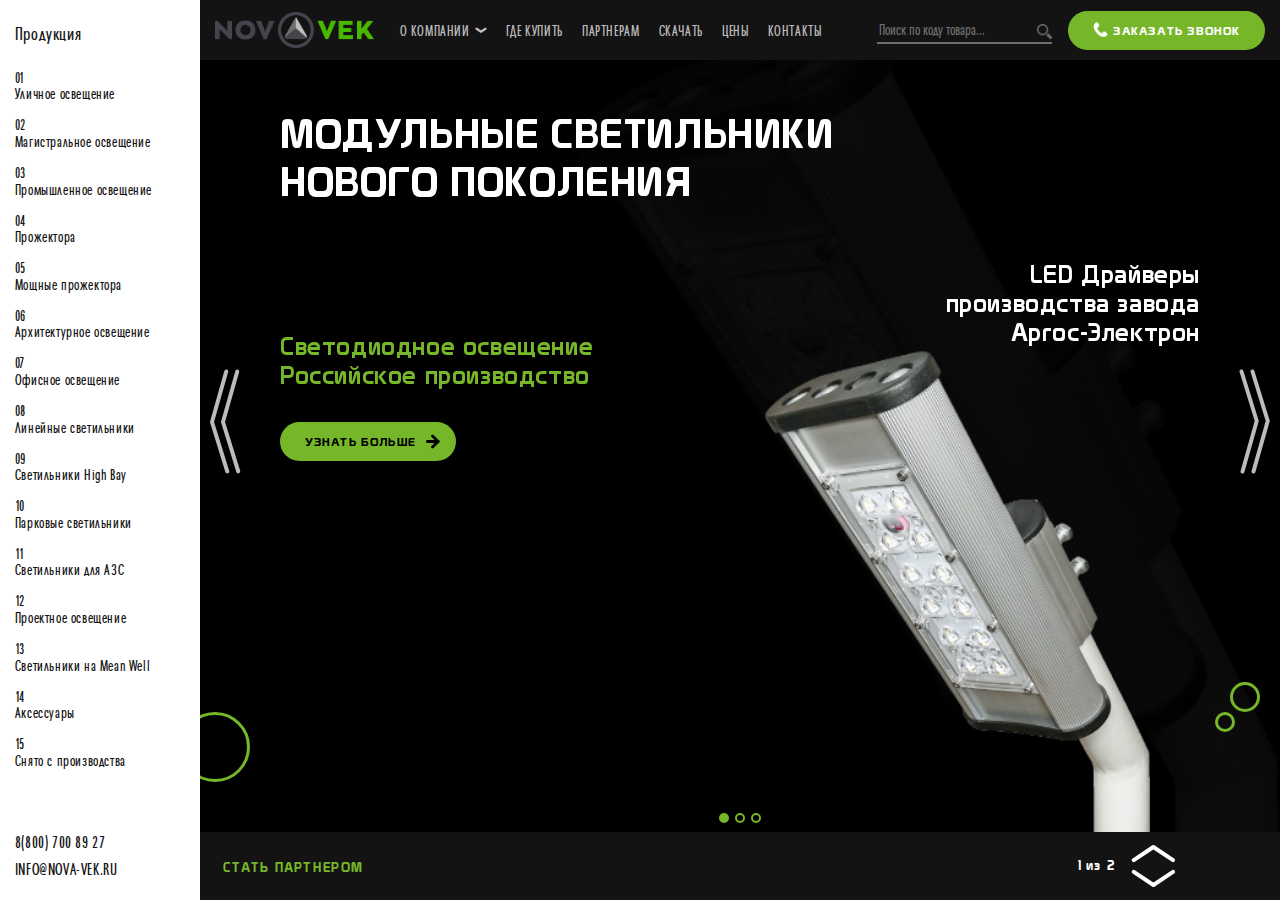
==== commit 0c480d82: "Add files via upload" ====
--- a/index.html
+++ b/index.html
@@ -5,8 +5,8 @@
 
 	<meta charset="utf-8">
 
-	<title>OptimizedHTML 5</title>
-	<meta name="description" content="Startup HTML template OptimizedHTML 5">
+	<title>NOVA-VEK</title>
+	<meta name="description" content="NOVA-VEK">
 
 	<meta name="viewport" content="width=device-width">
 
@@ -17,8 +17,27 @@
 </head>
 
 <body style="background-color: #000">
-	<div class="container-fluid">
-		<div class="row">
+	<div class="preloader">
+		<div id="bowlG">
+			<div id="bowl_ringG">
+				<div class="ball_holderG">
+					<div class="ballG">
+					</div>
+				</div>
+			</div>
+		</div>
+	</div>
+	<script>
+        window.onload = function () {
+            document.body.classList.add('loaded_hiding');
+            window.setTimeout(function () {
+                document.body.classList.add('loaded');
+                document.body.classList.remove('loaded_hiding');
+            }, 500);
+        }
+    </script>
+	<div class="container-fluid h-100">
+		<div class="row h-100">
 			<div class="sidebar" id="sidebar">
 				<div class="p-2 text-center sidebar__toggle-btn" id="sidebar__toggle-btn">
 					Продукция 
@@ -133,7 +152,7 @@
 					</div>
 				</div>
 			</div>
-			<div class="col p-0 position-relative">
+			<div class="col p-0 position-relative h-100">
 				<header class='header'>
 					<div class="row m-0 w-100">
 						<div class="col d-flex align-items-center">
@@ -237,14 +256,14 @@
 					</div>
 				</header>
 
-				<main class="col p-0 content content--home" id="content">
+				<main class="col p-0 content" id="content">
 					<div class="slider-vertical">
 						<div id="slider-vertical">
 
 							<section class="content__slider">
 								<div class="slider-block">
 									<div class="slider-block__slide">
-										<div class="slider-block__bi" style="background-image: url(../img/slider-img1.png)"></div>
+										<div class="slider-block__bi" style="background-image: url(img/slider-img1.png)"></div>
 										<span class="ring ring-1 js-slider-parallax"></span>
 										<span class="ring ring-2 js-slider-parallax"></span>
 										<span class="ring ring-3 js-slider-parallax"></span>
@@ -261,7 +280,7 @@
 												</div>
 											</div>
 											<div class="content__slider__image slider-image1 js-slider-parallax">
-												<img src="../img/slider-img1.png" alt="img">
+												<img src="img/slider-img1.png" alt="img">
 											</div>
 											<div class="text-right content__slider__description slider-description2 js-slider-parallax">
 												<h4>LED Драйверы<br>производства завода<br>Аргос-Электрон</h4>
@@ -270,7 +289,7 @@
 									</div>
 
 									<div class="slider-block__slide">
-										<div class="slider-block__bi" style="background-image: url(../img/slider-img2.png)"></div>
+										<div class="slider-block__bi" style="background-image: url(img/slider-img2.png)"></div>
 										<span class="ring ring-4 js-slider-parallax"></span>
 										<span class="ring ring-5 js-slider-parallax"></span>
 										<div class="position-relative h-100 w-100">
@@ -292,7 +311,7 @@
 													pede mollis pretium. Integer tincidunt</p>
 											</div>
 											<div class="content__slider__image slider-image2 js-slider-parallax">
-												<img src="../img/slider-img2.png" alt="img">
+												<img src="img/slider-img2.png" alt="img">
 											</div>
 											<div class="content__slider__description slider-description4 js-slider-parallax">
 												<p class="content__slider__description-title-fz">
@@ -321,7 +340,7 @@
 								<div class="slider-block">
 
 									<div class="slider-block__slide">
-										<div class="slider-block__bi" style="background-image: url(../img/slider-img2.png)"></div>
+										<div class="slider-block__bi" style="background-image: url(img/slider-img2.png)"></div>
 										<span class="ring ring-4 js-slider-parallax"></span>
 										<span class="ring ring-5 js-slider-parallax"></span>
 										<div class="position-relative h-100 w-100">
@@ -343,7 +362,7 @@
 													pede mollis pretium. Integer tincidunt</p>
 											</div>
 											<div class="content__slider__image slider-image2 js-slider-parallax">
-												<img src="../img/slider-img2.png" alt="img">
+												<img src="img/slider-img2.png" alt="img">
 											</div>
 											<div class="content__slider__description slider-description4 js-slider-parallax">
 												<p class="content__slider__description-title-fz">
--- a/css/styles.min.css
+++ b/css/styles.min.css
@@ -1 +1 @@
-.lSSlideWrapper,.lSSlideWrapper .lSFade{position:relative}.lSSlideWrapper .lSSlide,.lSSlideWrapper.usingCss .lSFade>*{-webkit-transition-timing-function:inherit!important;transition-timing-function:inherit!important;-webkit-transition-duration:inherit!important;transition-duration:inherit!important}.lSSlideOuter,.lSSlideOuter .lSPager.lSGallery{-khtml-user-select:none;-moz-user-select:none;-ms-user-select:none;-webkit-touch-callout:none;-webkit-user-select:none}.lSSlideOuter .lSPager.lSGallery:after,.lSSlideWrapper>.lightSlider:after{clear:both}.lSSlideOuter{overflow:hidden;user-select:none}.lightSlider:after,.lightSlider:before{content:" ";display:table}.lightSlider{overflow:hidden;margin:0}.lSSlideWrapper{max-width:100%;overflow:hidden}.lSSlideWrapper .lSSlide{-webkit-transform:translate(0,0);-ms-transform:translate(0,0);transform:translate(0,0);-webkit-transition:all 1s;-webkit-transition-property:-webkit-transform,height;-moz-transition-property:-moz-transform,height;transition-property:transform,height}.lSSlideWrapper .lSFade>*{position:absolute!important;top:0;left:0;z-index:9;margin-right:0;width:100%}.lSSlideWrapper.usingCss .lSFade>*{opacity:0;-webkit-transition-delay:0s;transition-delay:0s;-webkit-transition-property:opacity;transition-property:opacity}.lSSlideWrapper .lSFade>.active{z-index:10}.lSSlideWrapper.usingCss .lSFade>.active{opacity:1}.lSSlideOuter .lSPager.lSpg{margin:10px 0 0;padding:0;text-align:center}.lSSlideOuter .lSPager.lSpg>li{cursor:pointer;display:inline-block;padding:0 5px}.lSSlideOuter .lSPager.lSpg>li a{background-color:#222;border-radius:30px;display:inline-block;height:8px;overflow:hidden;text-indent:-999em;width:8px;position:relative;z-index:99;-webkit-transition:all .5s linear 0s;transition:all .5s linear 0s}.lSSlideOuter .lSPager.lSpg>li.active a,.lSSlideOuter .lSPager.lSpg>li:hover a{background-color:#428bca}.lSSlideOuter .media{opacity:.8}.lSSlideOuter .media.active{opacity:1}.lSSlideOuter .lSPager.lSGallery{list-style:none;padding-left:0;margin:0;overflow:hidden;transform:translate3d(0,0,0);-moz-transform:translate3d(0,0,0);-ms-transform:translate3d(0,0,0);-webkit-transform:translate3d(0,0,0);-o-transform:translate3d(0,0,0);-webkit-transition-property:-webkit-transform;-moz-transition-property:-moz-transform;user-select:none}.lSSlideOuter .lSPager.lSGallery li{overflow:hidden;-webkit-transition:border-radius .12s linear 0s .35s linear 0s;transition:border-radius .12s linear 0s .35s linear 0s}.lSSlideOuter .lSPager.lSGallery li.active,.lSSlideOuter .lSPager.lSGallery li:hover{border-radius:5px}.lSSlideOuter .lSPager.lSGallery img{display:block;height:auto;max-width:100%}.lSSlideOuter .lSPager.lSGallery:after,.lSSlideOuter .lSPager.lSGallery:before{content:" ";display:table}.lSAction>a{width:32px;display:block;top:50%;height:32px;background-image:url(../img/controls.png);cursor:pointer;position:absolute;z-index:99;margin-top:-16px;opacity:.5;-webkit-transition:opacity .35s linear 0s;transition:opacity .35s linear 0s}.lSAction>a:hover{opacity:1}.lSAction>.lSPrev{background-position:0 0;left:10px}.lSAction>.lSNext{background-position:-32px 0;right:10px}.lSAction>a.disabled{pointer-events:none}.cS-hidden{height:1px;opacity:0;overflow:hidden}.lSSlideOuter.vertical{position:relative}.lSSlideOuter.vertical.noPager{padding-right:0!important}.lSSlideOuter.vertical .lSGallery{position:absolute!important;right:0;top:0}.lSSlideOuter.vertical .lightSlider>*{width:100%!important;max-width:none!important}.lSSlideOuter.vertical .lSAction>a{left:50%;margin-left:-14px;margin-top:0}.lSSlideOuter.vertical .lSAction>.lSNext{background-position:31px -31px;bottom:10px;top:auto}.lSSlideOuter.vertical .lSAction>.lSPrev{background-position:0 -31px;bottom:auto;top:10px}.lSSlideOuter.lSrtl{direction:rtl}.lSSlideOuter .lSPager,.lSSlideOuter .lightSlider{padding-left:0;list-style:none}.lSSlideOuter.lSrtl .lSPager,.lSSlideOuter.lSrtl .lightSlider{padding-right:0}.lSSlideOuter .lSGallery li,.lSSlideOuter .lightSlider>*{float:left}.lSSlideOuter.lSrtl .lSGallery li,.lSSlideOuter.lSrtl .lightSlider>*{float:right!important}@-webkit-keyframes rightEnd{0%,100%{left:0}50%{left:-15px}}@keyframes rightEnd{0%,100%{left:0}50%{left:-15px}}@-webkit-keyframes topEnd{0%,100%{top:0}50%{top:-15px}}@keyframes topEnd{0%,100%{top:0}50%{top:-15px}}@-webkit-keyframes leftEnd{0%,100%{left:0}50%{left:15px}}@keyframes leftEnd{0%,100%{left:0}50%{left:15px}}@-webkit-keyframes bottomEnd{0%,100%{bottom:0}50%{bottom:-15px}}@keyframes bottomEnd{0%,100%{bottom:0}50%{bottom:-15px}}.lSSlideOuter .rightEnd{-webkit-animation:rightEnd .3s;animation:rightEnd .3s;position:relative}.lSSlideOuter .leftEnd{-webkit-animation:leftEnd .3s;animation:leftEnd .3s;position:relative}.lSSlideOuter.vertical .rightEnd{-webkit-animation:topEnd .3s;animation:topEnd .3s;position:relative}.lSSlideOuter.vertical .leftEnd{-webkit-animation:bottomEnd .3s;animation:bottomEnd .3s;position:relative}.lSSlideOuter.lSrtl .rightEnd{-webkit-animation:leftEnd .3s;animation:leftEnd .3s;position:relative}.lSSlideOuter.lSrtl .leftEnd{-webkit-animation:rightEnd .3s;animation:rightEnd .3s;position:relative}.lightSlider.lsGrab>*{cursor:-webkit-grab;cursor:-moz-grab;cursor:-o-grab;cursor:-ms-grab;cursor:grab}.lightSlider.lsGrabbing>*{cursor:move;cursor:-webkit-grabbing;cursor:-moz-grabbing;cursor:-o-grabbing;cursor:-ms-grabbing;cursor:grabbing}@font-face{font-family:lg;src:url(../fonts/lg.eot?n1z373);src:url(../fonts/lg.eot?#iefixn1z373) format("embedded-opentype"),url(../fonts/lg.woff?n1z373) format("woff"),url(../fonts/lg.ttf?n1z373) format("truetype"),url(../fonts/lg.svg?n1z373#lg) format("svg");font-weight:400;font-style:normal}.lg-icon{font-family:lg;speak:none;font-style:normal;font-weight:400;font-variant:normal;text-transform:none;line-height:1;-webkit-font-smoothing:antialiased;-moz-osx-font-smoothing:grayscale}.lg-actions .lg-next,.lg-actions .lg-prev{background-color:rgba(0,0,0,.45);border-radius:2px;color:#999;cursor:pointer;display:block;font-size:22px;margin-top:-10px;padding:8px 10px 9px;position:absolute;top:50%;z-index:1080;border:none;outline:0}.lg-actions .lg-next.disabled,.lg-actions .lg-prev.disabled{pointer-events:none;opacity:.5}.lg-actions .lg-next:hover,.lg-actions .lg-prev:hover{color:#fff}.lg-actions .lg-next{right:20px}.lg-actions .lg-next:before{content:"\e095"}.lg-actions .lg-prev{left:20px}.lg-actions .lg-prev:after{content:"\e094"}@-webkit-keyframes lg-right-end{0%,100%{left:0}50%{left:-30px}}@-moz-keyframes lg-right-end{0%,100%{left:0}50%{left:-30px}}@-ms-keyframes lg-right-end{0%,100%{left:0}50%{left:-30px}}@keyframes lg-right-end{0%,100%{left:0}50%{left:-30px}}@-webkit-keyframes lg-left-end{0%,100%{left:0}50%{left:30px}}@-moz-keyframes lg-left-end{0%,100%{left:0}50%{left:30px}}@-ms-keyframes lg-left-end{0%,100%{left:0}50%{left:30px}}@keyframes lg-left-end{0%,100%{left:0}50%{left:30px}}.lg-outer.lg-right-end .lg-object{-webkit-animation:lg-right-end .3s;-o-animation:lg-right-end .3s;animation:lg-right-end .3s;position:relative}.lg-outer.lg-left-end .lg-object{-webkit-animation:lg-left-end .3s;-o-animation:lg-left-end .3s;animation:lg-left-end .3s;position:relative}.lg-toolbar{z-index:1082;left:0;position:absolute;top:0;width:100%;background-color:rgba(0,0,0,.45)}.lg-toolbar .lg-icon{color:#999;cursor:pointer;float:right;font-size:24px;height:47px;line-height:27px;padding:10px 0;text-align:center;width:50px;text-decoration:none!important;outline:0;background:0 0;border:none;box-shadow:none;-webkit-transition:color .2s linear;-o-transition:color .2s linear;transition:color .2s linear}.lg-toolbar .lg-icon:hover{color:#fff}.lg-toolbar .lg-close:after{content:"\e070"}.lg-toolbar .lg-download:after{content:"\e0f2"}.lg-sub-html{background-color:rgba(0,0,0,.45);bottom:0;color:#eee;font-size:16px;left:0;padding:10px 40px;position:fixed;right:0;text-align:center;z-index:1080}.lg-sub-html h4{margin:0;font-size:13px;font-weight:700}.lg-sub-html p{font-size:12px;margin:5px 0 0}#lg-counter{color:#999;display:inline-block;font-size:16px;padding-left:20px;padding-top:12px;vertical-align:middle}.lg-next,.lg-prev,.lg-toolbar{opacity:1;-webkit-transition:-webkit-transform .35s cubic-bezier(0,0,.25,1) 0s,opacity .35s cubic-bezier(0,0,.25,1) 0s,color .2s linear;-moz-transition:-moz-transform .35s cubic-bezier(0,0,.25,1) 0s,opacity .35s cubic-bezier(0,0,.25,1) 0s,color .2s linear;-o-transition:-o-transform .35s cubic-bezier(0,0,.25,1) 0s,opacity .35s cubic-bezier(0,0,.25,1) 0s,color .2s linear;transition:transform .35s cubic-bezier(0,0,.25,1) 0s,opacity .35s cubic-bezier(0,0,.25,1) 0s,color .2s linear}.lg-hide-items .lg-prev{opacity:0;-webkit-transform:translate3d(-10px,0,0);transform:translate3d(-10px,0,0)}.lg-hide-items .lg-next{opacity:0;-webkit-transform:translate3d(10px,0,0);transform:translate3d(10px,0,0)}.lg-hide-items .lg-toolbar{opacity:0;-webkit-transform:translate3d(0,-10px,0);transform:translate3d(0,-10px,0)}body:not(.lg-from-hash) .lg-outer.lg-start-zoom .lg-object{-webkit-transform:scale3d(.5,.5,.5);transform:scale3d(.5,.5,.5);opacity:0;-webkit-transition:-webkit-transform 250ms cubic-bezier(0,0,.25,1) 0s,opacity 250ms cubic-bezier(0,0,.25,1)!important;-moz-transition:-moz-transform 250ms cubic-bezier(0,0,.25,1) 0s,opacity 250ms cubic-bezier(0,0,.25,1)!important;-o-transition:-o-transform 250ms cubic-bezier(0,0,.25,1) 0s,opacity 250ms cubic-bezier(0,0,.25,1)!important;transition:transform 250ms cubic-bezier(0,0,.25,1) 0s,opacity 250ms cubic-bezier(0,0,.25,1)!important;-webkit-transform-origin:50% 50%;-moz-transform-origin:50% 50%;-ms-transform-origin:50% 50%;transform-origin:50% 50%}body:not(.lg-from-hash) .lg-outer.lg-start-zoom .lg-item.lg-complete .lg-object{-webkit-transform:scale3d(1,1,1);transform:scale3d(1,1,1);opacity:1}.lg-outer .lg-thumb-outer{background-color:#0d0a0a;bottom:0;position:absolute;width:100%;z-index:1080;max-height:350px;-webkit-transform:translate3d(0,100%,0);transform:translate3d(0,100%,0);-webkit-transition:-webkit-transform .25s cubic-bezier(0,0,.25,1) 0s;-moz-transition:-moz-transform .25s cubic-bezier(0,0,.25,1) 0s;-o-transition:-o-transform .25s cubic-bezier(0,0,.25,1) 0s;transition:transform .25s cubic-bezier(0,0,.25,1) 0s}.lg-outer .lg-thumb-outer.lg-grab .lg-thumb-item{cursor:-webkit-grab;cursor:-moz-grab;cursor:-o-grab;cursor:-ms-grab;cursor:grab}.lg-outer .lg-thumb-outer.lg-grabbing .lg-thumb-item{cursor:move;cursor:-webkit-grabbing;cursor:-moz-grabbing;cursor:-o-grabbing;cursor:-ms-grabbing;cursor:grabbing}.lg-outer .lg-thumb-outer.lg-dragging .lg-thumb{-webkit-transition-duration:0s!important;transition-duration:0s!important}.lg-outer.lg-thumb-open .lg-thumb-outer{-webkit-transform:translate3d(0,0,0);transform:translate3d(0,0,0)}.lg-outer .lg-thumb{padding:10px 0;height:100%;margin-bottom:-5px}.lg-outer .lg-thumb-item{cursor:pointer;float:left;overflow:hidden;height:100%;border:2px solid #fff;border-radius:4px;margin-bottom:5px}@media (min-width:1025px){.lg-outer .lg-thumb-item{-webkit-transition:border-color .25s ease;-o-transition:border-color .25s ease;transition:border-color .25s ease}}.lg-outer .lg-thumb-item.active,.lg-outer .lg-thumb-item:hover{border-color:#a90707}.lg-outer .lg-thumb-item img{width:100%;height:100%;object-fit:cover}.lg-outer.lg-has-thumb .lg-item{padding-bottom:120px}.lg-outer.lg-can-toggle .lg-item{padding-bottom:0}.lg-outer.lg-pull-caption-up .lg-sub-html{-webkit-transition:bottom .25s ease;-o-transition:bottom .25s ease;transition:bottom .25s ease}.lg-outer.lg-pull-caption-up.lg-thumb-open .lg-sub-html{bottom:100px}.lg-outer .lg-toogle-thumb{background-color:#0d0a0a;border-radius:2px 2px 0 0;color:#999;cursor:pointer;font-size:24px;height:39px;line-height:27px;padding:5px 0;position:absolute;right:20px;text-align:center;top:-39px;width:50px;outline:0;border:none}.lg-outer .lg-toogle-thumb:hover,.lg-outer.lg-dropdown-active #lg-share{color:#fff}.lg-outer .lg-toogle-thumb:after{content:"\e1ff"}.lg-outer .lg-video-cont{display:inline-block;vertical-align:middle;max-width:1140px;max-height:100%;width:100%;padding:0 5px}.lg-outer .lg-video{width:100%;height:0;padding-bottom:56.25%;overflow:hidden;position:relative}.lg-outer .lg-video .lg-object{display:inline-block;position:absolute;top:0;left:0;width:100%!important;height:100%!important}.lg-outer .lg-video .lg-video-play{width:84px;height:59px;position:absolute;left:50%;top:50%;margin-left:-42px;margin-top:-30px;z-index:1080;cursor:pointer}.lg-outer .lg-has-iframe .lg-video{-webkit-overflow-scrolling:touch;overflow:auto}.lg-outer .lg-has-vimeo .lg-video-play{background:url(../img/vimeo-play.png) no-repeat}.lg-outer .lg-has-vimeo:hover .lg-video-play{background:url(../img/vimeo-play.png) 0 -58px no-repeat}.lg-outer .lg-has-html5 .lg-video-play{background:url(../img/video-play.png) no-repeat;height:64px;margin-left:-32px;margin-top:-32px;width:64px;opacity:.8}.lg-outer .lg-has-html5:hover .lg-video-play{opacity:1}.lg-outer .lg-has-youtube .lg-video-play{background:url(../img/youtube-play.png) no-repeat}.lg-outer .lg-has-youtube:hover .lg-video-play{background:url(../img/youtube-play.png) 0 -60px no-repeat}.lg-outer .lg-video-object{width:100%!important;height:100%!important;position:absolute;top:0;left:0}.lg-outer .lg-has-video .lg-video-object{visibility:hidden}.lg-outer .lg-has-video.lg-video-playing .lg-object,.lg-outer .lg-has-video.lg-video-playing .lg-video-play{display:none}.lg-outer .lg-has-video.lg-video-playing .lg-video-object{visibility:visible}.lg-progress-bar{background-color:#333;height:5px;left:0;position:absolute;top:0;width:100%;z-index:1083;opacity:0;-webkit-transition:opacity 80ms ease 0s;-moz-transition:opacity 80ms ease 0s;-o-transition:opacity 80ms ease 0s;transition:opacity 80ms ease 0s}.lg-progress-bar .lg-progress{background-color:#a90707;height:5px;width:0}.lg-progress-bar.lg-start .lg-progress{width:100%}.lg-show-autoplay .lg-progress-bar{opacity:1}.lg-autoplay-button:after{content:"\e01d"}.lg-show-autoplay .lg-autoplay-button:after{content:"\e01a"}.lg-outer.lg-css3.lg-zoom-dragging .lg-item.lg-complete.lg-zoomable .lg-image,.lg-outer.lg-css3.lg-zoom-dragging .lg-item.lg-complete.lg-zoomable .lg-img-wrap{-webkit-transition-duration:0s;transition-duration:0s}.lg-outer.lg-use-transition-for-zoom .lg-item.lg-complete.lg-zoomable .lg-img-wrap{-webkit-transition:-webkit-transform .3s cubic-bezier(0,0,.25,1) 0s;-moz-transition:-moz-transform .3s cubic-bezier(0,0,.25,1) 0s;-o-transition:-o-transform .3s cubic-bezier(0,0,.25,1) 0s;transition:transform .3s cubic-bezier(0,0,.25,1) 0s}.lg-outer.lg-use-left-for-zoom .lg-item.lg-complete.lg-zoomable .lg-img-wrap{-webkit-transition:left .3s cubic-bezier(0,0,.25,1) 0s,top .3s cubic-bezier(0,0,.25,1) 0s;-moz-transition:left .3s cubic-bezier(0,0,.25,1) 0s,top .3s cubic-bezier(0,0,.25,1) 0s;-o-transition:left .3s cubic-bezier(0,0,.25,1) 0s,top .3s cubic-bezier(0,0,.25,1) 0s;transition:left .3s cubic-bezier(0,0,.25,1) 0s,top .3s cubic-bezier(0,0,.25,1) 0s}.lg-outer .lg-item.lg-complete.lg-zoomable .lg-img-wrap{-webkit-transform:translate3d(0,0,0);transform:translate3d(0,0,0);-webkit-backface-visibility:hidden;-moz-backface-visibility:hidden;backface-visibility:hidden}.lg-outer .lg-item.lg-complete.lg-zoomable .lg-image{-webkit-transform:scale3d(1,1,1);transform:scale3d(1,1,1);-webkit-transition:-webkit-transform .3s cubic-bezier(0,0,.25,1) 0s,opacity .15s!important;-moz-transition:-moz-transform .3s cubic-bezier(0,0,.25,1) 0s,opacity .15s!important;-o-transition:-o-transform .3s cubic-bezier(0,0,.25,1) 0s,opacity .15s!important;transition:transform .3s cubic-bezier(0,0,.25,1) 0s,opacity .15s!important;-webkit-transform-origin:0 0;-moz-transform-origin:0 0;-ms-transform-origin:0 0;transform-origin:0 0;-webkit-backface-visibility:hidden;-moz-backface-visibility:hidden;backface-visibility:hidden}#lg-zoom-in:after{content:"\e311"}#lg-actual-size{font-size:20px}#lg-actual-size:after{content:"\e033"}#lg-zoom-out{opacity:.5;pointer-events:none}#lg-zoom-out:after{content:"\e312"}.lg-zoomed #lg-zoom-out{opacity:1;pointer-events:auto}.lg-outer .lg-pager-outer{bottom:60px;left:0;position:absolute;right:0;text-align:center;z-index:1080;height:10px}.lg-outer .lg-pager-outer.lg-pager-hover .lg-pager-cont{overflow:visible}.lg-outer .lg-pager-cont{cursor:pointer;display:inline-block;overflow:hidden;position:relative;vertical-align:top;margin:0 5px}.lg-outer .lg-pager-cont:hover .lg-pager-thumb-cont{opacity:1;-webkit-transform:translate3d(0,0,0);transform:translate3d(0,0,0)}.lg-outer .lg-pager-cont.lg-pager-active .lg-pager{box-shadow:0 0 0 2px #fff inset}.lg-outer .lg-pager-thumb-cont{background-color:#fff;color:#fff;bottom:100%;height:83px;left:0;margin-bottom:20px;margin-left:-60px;opacity:0;padding:5px;position:absolute;width:120px;border-radius:3px;-webkit-transition:opacity .15s ease 0s,-webkit-transform .15s ease 0s;-moz-transition:opacity .15s ease 0s,-moz-transform .15s ease 0s;-o-transition:opacity .15s ease 0s,-o-transform .15s ease 0s;transition:opacity .15s ease 0s,transform .15s ease 0s;-webkit-transform:translate3d(0,5px,0);transform:translate3d(0,5px,0)}.lg-outer .lg-pager-thumb-cont img{width:100%;height:100%}.lg-outer .lg-pager{background-color:rgba(255,255,255,.5);border-radius:50%;box-shadow:0 0 0 8px rgba(255,255,255,.7) inset;display:block;height:12px;-webkit-transition:box-shadow .3s ease 0s;-o-transition:box-shadow .3s ease 0s;transition:box-shadow .3s ease 0s;width:12px}.lg-outer .lg-pager:focus,.lg-outer .lg-pager:hover{box-shadow:0 0 0 8px #fff inset}.lg-outer .lg-caret{border-left:10px solid transparent;border-right:10px solid transparent;border-top:10px dashed;bottom:-10px;display:inline-block;height:0;left:50%;margin-left:-5px;position:absolute;vertical-align:middle;width:0}.lg-fullscreen:after{content:"\e20c"}.lg-fullscreen-on .lg-fullscreen:after{content:"\e20d"}.lg-outer #lg-dropdown-overlay{background-color:rgba(0,0,0,.25);bottom:0;cursor:default;left:0;position:fixed;right:0;top:0;z-index:1081;opacity:0;visibility:hidden;-webkit-transition:visibility 0s linear .18s,opacity .18s linear 0s;-o-transition:visibility 0s linear .18s,opacity .18s linear 0s;transition:visibility 0s linear .18s,opacity .18s linear 0s}.lg-outer.lg-dropdown-active #lg-dropdown-overlay,.lg-outer.lg-dropdown-active .lg-dropdown{-webkit-transition-delay:0s;transition-delay:0s;-moz-transform:translate3d(0,0,0);-o-transform:translate3d(0,0,0);-ms-transform:translate3d(0,0,0);-webkit-transform:translate3d(0,0,0);transform:translate3d(0,0,0);opacity:1;visibility:visible}.lg-outer .lg-dropdown{background-color:#fff;border-radius:2px;font-size:14px;list-style-type:none;margin:0;padding:10px 0;position:absolute;right:0;text-align:left;top:50px;opacity:0;visibility:hidden;-moz-transform:translate3d(0,5px,0);-o-transform:translate3d(0,5px,0);-ms-transform:translate3d(0,5px,0);-webkit-transform:translate3d(0,5px,0);transform:translate3d(0,5px,0);-webkit-transition:-webkit-transform .18s linear 0s,visibility 0s linear .5s,opacity .18s linear 0s;-moz-transition:-moz-transform .18s linear 0s,visibility 0s linear .5s,opacity .18s linear 0s;-o-transition:-o-transform .18s linear 0s,visibility 0s linear .5s,opacity .18s linear 0s;transition:transform .18s linear 0s,visibility 0s linear .5s,opacity .18s linear 0s}.lg-outer .lg-dropdown:after{content:"";display:block;height:0;width:0;position:absolute;border:8px solid transparent;border-bottom-color:#fff;right:16px;top:-16px}.lg-outer .lg-dropdown>li:last-child{margin-bottom:0}.lg-outer .lg-dropdown>li:hover .lg-icon,.lg-outer .lg-dropdown>li:hover a{color:#333}.lg-outer .lg-dropdown a{color:#333;display:block;white-space:pre;padding:4px 12px;font-family:"Open Sans","Helvetica Neue",Helvetica,Arial,sans-serif;font-size:12px}.lg-outer .lg-dropdown a:hover{background-color:rgba(0,0,0,.07)}.lg-outer .lg-dropdown .lg-dropdown-text{display:inline-block;line-height:1;margin-top:-3px;vertical-align:middle}.lg-outer .lg-dropdown .lg-icon{color:#333;display:inline-block;float:none;font-size:20px;height:auto;line-height:1;margin-right:8px;padding:0;vertical-align:middle;width:auto}.lg-outer,.lg-outer .lg,.lg-outer .lg-inner{width:100%;height:100%}.lg-outer #lg-share{position:relative}.lg-outer #lg-share:after{content:"\e80d"}.lg-outer #lg-share-facebook .lg-icon{color:#3b5998}.lg-outer #lg-share-facebook .lg-icon:after{content:"\e901"}.lg-outer #lg-share-twitter .lg-icon{color:#00aced}.lg-outer #lg-share-twitter .lg-icon:after{content:"\e904"}.lg-outer #lg-share-googleplus .lg-icon{color:#dd4b39}.lg-outer #lg-share-googleplus .lg-icon:after{content:"\e902"}.lg-outer #lg-share-pinterest .lg-icon{color:#cb2027}.lg-outer #lg-share-pinterest .lg-icon:after{content:"\e903"}.lg-group:after{content:"";display:table;clear:both}.lg-outer{position:fixed;top:0;left:0;z-index:1050;text-align:left;opacity:0;-webkit-transition:opacity .15s ease 0s;-o-transition:opacity .15s ease 0s;transition:opacity .15s ease 0s}.lg-outer *{-webkit-box-sizing:border-box;-moz-box-sizing:border-box;box-sizing:border-box}.lg-outer.lg-visible{opacity:1}.lg-outer.lg-css3 .lg-item.lg-current,.lg-outer.lg-css3 .lg-item.lg-next-slide,.lg-outer.lg-css3 .lg-item.lg-prev-slide{-webkit-transition-duration:inherit!important;transition-duration:inherit!important;-webkit-transition-timing-function:inherit!important;transition-timing-function:inherit!important}.lg-outer.lg-css3.lg-dragging .lg-item.lg-current,.lg-outer.lg-css3.lg-dragging .lg-item.lg-next-slide,.lg-outer.lg-css3.lg-dragging .lg-item.lg-prev-slide{-webkit-transition-duration:0s!important;transition-duration:0s!important;opacity:1}.lg-outer.lg-grab img.lg-object{cursor:-webkit-grab;cursor:-moz-grab;cursor:-o-grab;cursor:-ms-grab;cursor:grab}.lg-outer.lg-grabbing img.lg-object{cursor:move;cursor:-webkit-grabbing;cursor:-moz-grabbing;cursor:-o-grabbing;cursor:-ms-grabbing;cursor:grabbing}.lg-outer .lg{position:relative;overflow:hidden;margin-left:auto;margin-right:auto;max-width:100%;max-height:100%}.lg-outer .lg-inner{position:absolute;left:0;top:0;white-space:nowrap}.lg-outer .lg-item{background:url(../img/loading.gif) center center no-repeat;display:none!important}.lg-outer.lg-css .lg-current,.lg-outer.lg-css3 .lg-current,.lg-outer.lg-css3 .lg-next-slide,.lg-outer.lg-css3 .lg-prev-slide{display:inline-block!important}.lg-outer .lg-img-wrap,.lg-outer .lg-item{display:inline-block;text-align:center;position:absolute;width:100%;height:100%}.lg-outer .lg-img-wrap:before,.lg-outer .lg-item:before{content:"";display:inline-block;height:50%;width:1px;margin-right:-1px}.lg-outer .lg-img-wrap{position:absolute;padding:0 5px;left:0;right:0;top:0;bottom:0}.lg-outer .lg-item.lg-complete{background-image:none}.lg-outer .lg-item.lg-current{z-index:1060}.lg-outer .lg-image{display:inline-block;vertical-align:middle;max-width:100%;max-height:100%;width:auto!important;height:auto!important}.lg-outer.lg-show-after-load .lg-item .lg-object,.lg-outer.lg-show-after-load .lg-item .lg-video-play{opacity:0;-webkit-transition:opacity .15s ease 0s;-o-transition:opacity .15s ease 0s;transition:opacity .15s ease 0s}.lg-outer.lg-show-after-load .lg-item.lg-complete .lg-object,.lg-outer.lg-show-after-load .lg-item.lg-complete .lg-video-play{opacity:1}.lg-outer .lg-empty-html,.lg-outer.lg-hide-download #lg-download{display:none}.lg-backdrop{position:fixed;top:0;left:0;right:0;bottom:0;z-index:1040;background-color:#000;opacity:0;-webkit-transition:opacity .15s ease 0s;-o-transition:opacity .15s ease 0s;transition:opacity .15s ease 0s}.lg-backdrop.in{opacity:1}.lg-css3.lg-no-trans .lg-current,.lg-css3.lg-no-trans .lg-next-slide,.lg-css3.lg-no-trans .lg-prev-slide{-webkit-transition:none 0s ease 0s!important;-moz-transition:none 0s ease 0s!important;-o-transition:none 0s ease 0s!important;transition:none 0s ease 0s!important}.lg-css3.lg-use-css3 .lg-item,.lg-css3.lg-use-left .lg-item{-webkit-backface-visibility:hidden;-moz-backface-visibility:hidden;backface-visibility:hidden}.lg-css3.lg-fade .lg-item{opacity:0}.lg-css3.lg-fade .lg-item.lg-current{opacity:1}.lg-css3.lg-fade .lg-item.lg-current,.lg-css3.lg-fade .lg-item.lg-next-slide,.lg-css3.lg-fade .lg-item.lg-prev-slide{-webkit-transition:opacity .1s ease 0s;-moz-transition:opacity .1s ease 0s;-o-transition:opacity .1s ease 0s;transition:opacity .1s ease 0s}.lg-css3.lg-slide.lg-use-css3 .lg-item{opacity:0}.lg-css3.lg-slide.lg-use-css3 .lg-item.lg-prev-slide{-webkit-transform:translate3d(-100%,0,0);transform:translate3d(-100%,0,0)}.lg-css3.lg-slide.lg-use-css3 .lg-item.lg-next-slide{-webkit-transform:translate3d(100%,0,0);transform:translate3d(100%,0,0)}.lg-css3.lg-slide.lg-use-css3 .lg-item.lg-current{-webkit-transform:translate3d(0,0,0);transform:translate3d(0,0,0);opacity:1}.lg-css3.lg-slide.lg-use-css3 .lg-item.lg-current,.lg-css3.lg-slide.lg-use-css3 .lg-item.lg-next-slide,.lg-css3.lg-slide.lg-use-css3 .lg-item.lg-prev-slide{-webkit-transition:-webkit-transform 1s cubic-bezier(0,0,.25,1) 0s,opacity .1s ease 0s;-moz-transition:-moz-transform 1s cubic-bezier(0,0,.25,1) 0s,opacity .1s ease 0s;-o-transition:-o-transform 1s cubic-bezier(0,0,.25,1) 0s,opacity .1s ease 0s;transition:transform 1s cubic-bezier(0,0,.25,1) 0s,opacity .1s ease 0s}.lg-css3.lg-slide.lg-use-left .lg-item{opacity:0;position:absolute;left:0}.lg-css3.lg-slide.lg-use-left .lg-item.lg-prev-slide{left:-100%}.lg-css3.lg-slide.lg-use-left .lg-item.lg-next-slide{left:100%}.lg-css3.lg-slide.lg-use-left .lg-item.lg-current{left:0;opacity:1}.lg-css3.lg-slide.lg-use-left .lg-item.lg-current,.lg-css3.lg-slide.lg-use-left .lg-item.lg-next-slide,.lg-css3.lg-slide.lg-use-left .lg-item.lg-prev-slide{-webkit-transition:left 1s cubic-bezier(0,0,.25,1) 0s,opacity .1s ease 0s;-moz-transition:left 1s cubic-bezier(0,0,.25,1) 0s,opacity .1s ease 0s;-o-transition:left 1s cubic-bezier(0,0,.25,1) 0s,opacity .1s ease 0s;transition:left 1s cubic-bezier(0,0,.25,1) 0s,opacity .1s ease 0s}@font-face{font-family:Prototype;src:url(../font/Prototype/Prototype-Regular.woff2) format("woff2"),url(../font/Prototype/Prototype-Regular.woff) format("woff"),url(../font/Prototype/Prototype-Regular.ttf) format("truetype");font-weight:400;font-display:swap;font-style:normal}@font-face{font-family:WiGuru4;src:url(../font/WiGuru4/WiGuru4-Regular.woff2) format("woff2"),url(../font/WiGuru4/WiGuru4-Regular.woff) format("woff"),url(../font/WiGuru4/WiGuru4-Regular.ttf) format("truetype");font-weight:400;font-display:swap;font-style:normal}*,::after,::before{-webkit-box-sizing:border-box;box-sizing:border-box}html{font-family:sans-serif;line-height:1.15;-webkit-text-size-adjust:100%;-webkit-tap-highlight-color:transparent}article,aside,figcaption,figure,footer,header,hgroup,main,nav,section{display:block}body{margin:0;font-family:-apple-system,BlinkMacSystemFont,"Segoe UI",Roboto,"Helvetica Neue",Arial,"Noto Sans",sans-serif,"Apple Color Emoji","Segoe UI Emoji","Segoe UI Symbol","Noto Color Emoji";font-size:1rem;font-weight:400;line-height:1.5;color:#212529;text-align:left;background-color:#fff}[tabindex="-1"]:focus:not(:focus-visible){outline:0!important}hr{-webkit-box-sizing:content-box;box-sizing:content-box;height:0;overflow:visible}h1,h2,h3,h4,h5,h6{margin-top:0;margin-bottom:.5rem}p{margin-top:0;margin-bottom:1rem}abbr[data-original-title],abbr[title]{text-decoration:underline;-webkit-text-decoration:underline dotted;text-decoration:underline dotted;cursor:help;border-bottom:0;-webkit-text-decoration-skip-ink:none;text-decoration-skip-ink:none}address{margin-bottom:1rem;font-style:normal;line-height:inherit}dl,ol,ul{margin-top:0;margin-bottom:1rem}ol ol,ol ul,ul ol,ul ul{margin-bottom:0}dt{font-weight:700}dd{margin-bottom:.5rem;margin-left:0}blockquote{margin:0 0 1rem}b,strong{font-weight:bolder}small{font-size:80%}sub,sup{position:relative;font-size:75%;line-height:0;vertical-align:baseline}sub{bottom:-.25em}sup{top:-.5em}a{color:#007bff;text-decoration:none;background-color:transparent}a:hover{color:#0056b3;text-decoration:underline}a:not([href]){color:inherit;text-decoration:none}a:not([href]):hover{color:inherit;text-decoration:none}code,kbd,pre,samp{font-family:SFMono-Regular,Menlo,Monaco,Consolas,"Liberation Mono","Courier New",monospace;font-size:1em}pre{margin-top:0;margin-bottom:1rem;overflow:auto;-ms-overflow-style:scrollbar}figure{margin:0 0 1rem}img{vertical-align:middle;border-style:none}svg{overflow:hidden;vertical-align:middle}table{border-collapse:collapse}caption{padding-top:.75rem;padding-bottom:.75rem;color:#6c757d;text-align:left;caption-side:bottom}th{text-align:inherit}label{display:inline-block;margin-bottom:.5rem}button{border-radius:0}button:focus{outline:1px dotted;outline:5px auto -webkit-focus-ring-color}button,input,optgroup,select,textarea{margin:0;font-family:inherit;font-size:inherit;line-height:inherit}button,input{overflow:visible}button,select{text-transform:none}[role=button]{cursor:pointer}select{word-wrap:normal}[type=button],[type=reset],[type=submit],button{-webkit-appearance:button}[type=button]:not(:disabled),[type=reset]:not(:disabled),[type=submit]:not(:disabled),button:not(:disabled){cursor:pointer}[type=button]::-moz-focus-inner,[type=reset]::-moz-focus-inner,[type=submit]::-moz-focus-inner,button::-moz-focus-inner{padding:0;border-style:none}input[type=checkbox],input[type=radio]{-webkit-box-sizing:border-box;box-sizing:border-box;padding:0}textarea{overflow:auto;resize:vertical}fieldset{min-width:0;padding:0;margin:0;border:0}legend{display:block;width:100%;max-width:100%;padding:0;margin-bottom:.5rem;font-size:1.5rem;line-height:inherit;color:inherit;white-space:normal}progress{vertical-align:baseline}[type=number]::-webkit-inner-spin-button,[type=number]::-webkit-outer-spin-button{height:auto}[type=search]{outline-offset:-2px;-webkit-appearance:none}[type=search]::-webkit-search-decoration{-webkit-appearance:none}::-webkit-file-upload-button{font:inherit;-webkit-appearance:button}output{display:inline-block}summary{display:list-item;cursor:pointer}template{display:none}[hidden]{display:none!important}html{-webkit-box-sizing:border-box;box-sizing:border-box;-ms-overflow-style:scrollbar}*,::after,::before{-webkit-box-sizing:inherit;box-sizing:inherit}.container{width:100%;padding-right:15px;padding-left:15px;margin-right:auto;margin-left:auto}@media (min-width:576px){.container{max-width:540px}}@media (min-width:768px){.container{max-width:720px}}@media (min-width:992px){.container{max-width:960px}}@media (min-width:1200px){.container{max-width:1140px}}.container-fluid,.container-lg,.container-md,.container-sm,.container-xl{width:100%;padding-right:15px;padding-left:15px;margin-right:auto;margin-left:auto}@media (min-width:576px){.container,.container-sm{max-width:540px}}@media (min-width:768px){.container,.container-md,.container-sm{max-width:720px}}@media (min-width:992px){.container,.container-lg,.container-md,.container-sm{max-width:960px}}@media (min-width:1200px){.container,.container-lg,.container-md,.container-sm,.container-xl{max-width:1140px}}.row{display:-webkit-box;display:-ms-flexbox;display:flex;-ms-flex-wrap:wrap;flex-wrap:wrap;margin-right:-15px;margin-left:-15px}.no-gutters{margin-right:0;margin-left:0}.no-gutters>.col,.no-gutters>[class*=col-]{padding-right:0;padding-left:0}.col,.col-1,.col-10,.col-11,.col-12,.col-2,.col-3,.col-4,.col-5,.col-6,.col-7,.col-8,.col-9,.col-auto,.col-lg,.col-lg-1,.col-lg-10,.col-lg-11,.col-lg-12,.col-lg-2,.col-lg-3,.col-lg-4,.col-lg-5,.col-lg-6,.col-lg-7,.col-lg-8,.col-lg-9,.col-lg-auto,.col-md,.col-md-1,.col-md-10,.col-md-11,.col-md-12,.col-md-2,.col-md-3,.col-md-4,.col-md-5,.col-md-6,.col-md-7,.col-md-8,.col-md-9,.col-md-auto,.col-sm,.col-sm-1,.col-sm-10,.col-sm-11,.col-sm-12,.col-sm-2,.col-sm-3,.col-sm-4,.col-sm-5,.col-sm-6,.col-sm-7,.col-sm-8,.col-sm-9,.col-sm-auto,.col-xl,.col-xl-1,.col-xl-10,.col-xl-11,.col-xl-12,.col-xl-2,.col-xl-3,.col-xl-4,.col-xl-5,.col-xl-6,.col-xl-7,.col-xl-8,.col-xl-9,.col-xl-auto{position:relative;width:100%;padding-right:15px;padding-left:15px}.col{-ms-flex-preferred-size:0;flex-basis:0;-webkit-box-flex:1;-ms-flex-positive:1;flex-grow:1;min-width:0;max-width:100%}.row-cols-1>*{-webkit-box-flex:0;-ms-flex:0 0 100%;flex:0 0 100%;max-width:100%}.row-cols-2>*{-webkit-box-flex:0;-ms-flex:0 0 50%;flex:0 0 50%;max-width:50%}.row-cols-3>*{-webkit-box-flex:0;-ms-flex:0 0 33.33333%;flex:0 0 33.33333%;max-width:33.33333%}.row-cols-4>*{-webkit-box-flex:0;-ms-flex:0 0 25%;flex:0 0 25%;max-width:25%}.row-cols-5>*{-webkit-box-flex:0;-ms-flex:0 0 20%;flex:0 0 20%;max-width:20%}.row-cols-6>*{-webkit-box-flex:0;-ms-flex:0 0 16.66667%;flex:0 0 16.66667%;max-width:16.66667%}.col-auto{-webkit-box-flex:0;-ms-flex:0 0 auto;flex:0 0 auto;width:auto;max-width:100%}.col-1{-webkit-box-flex:0;-ms-flex:0 0 8.33333%;flex:0 0 8.33333%;max-width:8.33333%}.col-2{-webkit-box-flex:0;-ms-flex:0 0 16.66667%;flex:0 0 16.66667%;max-width:16.66667%}.col-3{-webkit-box-flex:0;-ms-flex:0 0 25%;flex:0 0 25%;max-width:25%}.col-4{-webkit-box-flex:0;-ms-flex:0 0 33.33333%;flex:0 0 33.33333%;max-width:33.33333%}.col-5{-webkit-box-flex:0;-ms-flex:0 0 41.66667%;flex:0 0 41.66667%;max-width:41.66667%}.col-6{-webkit-box-flex:0;-ms-flex:0 0 50%;flex:0 0 50%;max-width:50%}.col-7{-webkit-box-flex:0;-ms-flex:0 0 58.33333%;flex:0 0 58.33333%;max-width:58.33333%}.col-8{-webkit-box-flex:0;-ms-flex:0 0 66.66667%;flex:0 0 66.66667%;max-width:66.66667%}.col-9{-webkit-box-flex:0;-ms-flex:0 0 75%;flex:0 0 75%;max-width:75%}.col-10{-webkit-box-flex:0;-ms-flex:0 0 83.33333%;flex:0 0 83.33333%;max-width:83.33333%}.col-11{-webkit-box-flex:0;-ms-flex:0 0 91.66667%;flex:0 0 91.66667%;max-width:91.66667%}.col-12{-webkit-box-flex:0;-ms-flex:0 0 100%;flex:0 0 100%;max-width:100%}.order-first{-webkit-box-ordinal-group:0;-ms-flex-order:-1;order:-1}.order-last{-webkit-box-ordinal-group:14;-ms-flex-order:13;order:13}.order-0{-webkit-box-ordinal-group:1;-ms-flex-order:0;order:0}.order-1{-webkit-box-ordinal-group:2;-ms-flex-order:1;order:1}.order-2{-webkit-box-ordinal-group:3;-ms-flex-order:2;order:2}.order-3{-webkit-box-ordinal-group:4;-ms-flex-order:3;order:3}.order-4{-webkit-box-ordinal-group:5;-ms-flex-order:4;order:4}.order-5{-webkit-box-ordinal-group:6;-ms-flex-order:5;order:5}.order-6{-webkit-box-ordinal-group:7;-ms-flex-order:6;order:6}.order-7{-webkit-box-ordinal-group:8;-ms-flex-order:7;order:7}.order-8{-webkit-box-ordinal-group:9;-ms-flex-order:8;order:8}.order-9{-webkit-box-ordinal-group:10;-ms-flex-order:9;order:9}.order-10{-webkit-box-ordinal-group:11;-ms-flex-order:10;order:10}.order-11{-webkit-box-ordinal-group:12;-ms-flex-order:11;order:11}.order-12{-webkit-box-ordinal-group:13;-ms-flex-order:12;order:12}.offset-1{margin-left:8.33333%}.offset-2{margin-left:16.66667%}.offset-3{margin-left:25%}.offset-4{margin-left:33.33333%}.offset-5{margin-left:41.66667%}.offset-6{margin-left:50%}.offset-7{margin-left:58.33333%}.offset-8{margin-left:66.66667%}.offset-9{margin-left:75%}.offset-10{margin-left:83.33333%}.offset-11{margin-left:91.66667%}@media (min-width:576px){.col-sm{-ms-flex-preferred-size:0;flex-basis:0;-webkit-box-flex:1;-ms-flex-positive:1;flex-grow:1;min-width:0;max-width:100%}.row-cols-sm-1>*{-webkit-box-flex:0;-ms-flex:0 0 100%;flex:0 0 100%;max-width:100%}.row-cols-sm-2>*{-webkit-box-flex:0;-ms-flex:0 0 50%;flex:0 0 50%;max-width:50%}.row-cols-sm-3>*{-webkit-box-flex:0;-ms-flex:0 0 33.33333%;flex:0 0 33.33333%;max-width:33.33333%}.row-cols-sm-4>*{-webkit-box-flex:0;-ms-flex:0 0 25%;flex:0 0 25%;max-width:25%}.row-cols-sm-5>*{-webkit-box-flex:0;-ms-flex:0 0 20%;flex:0 0 20%;max-width:20%}.row-cols-sm-6>*{-webkit-box-flex:0;-ms-flex:0 0 16.66667%;flex:0 0 16.66667%;max-width:16.66667%}.col-sm-auto{-webkit-box-flex:0;-ms-flex:0 0 auto;flex:0 0 auto;width:auto;max-width:100%}.col-sm-1{-webkit-box-flex:0;-ms-flex:0 0 8.33333%;flex:0 0 8.33333%;max-width:8.33333%}.col-sm-2{-webkit-box-flex:0;-ms-flex:0 0 16.66667%;flex:0 0 16.66667%;max-width:16.66667%}.col-sm-3{-webkit-box-flex:0;-ms-flex:0 0 25%;flex:0 0 25%;max-width:25%}.col-sm-4{-webkit-box-flex:0;-ms-flex:0 0 33.33333%;flex:0 0 33.33333%;max-width:33.33333%}.col-sm-5{-webkit-box-flex:0;-ms-flex:0 0 41.66667%;flex:0 0 41.66667%;max-width:41.66667%}.col-sm-6{-webkit-box-flex:0;-ms-flex:0 0 50%;flex:0 0 50%;max-width:50%}.col-sm-7{-webkit-box-flex:0;-ms-flex:0 0 58.33333%;flex:0 0 58.33333%;max-width:58.33333%}.col-sm-8{-webkit-box-flex:0;-ms-flex:0 0 66.66667%;flex:0 0 66.66667%;max-width:66.66667%}.col-sm-9{-webkit-box-flex:0;-ms-flex:0 0 75%;flex:0 0 75%;max-width:75%}.col-sm-10{-webkit-box-flex:0;-ms-flex:0 0 83.33333%;flex:0 0 83.33333%;max-width:83.33333%}.col-sm-11{-webkit-box-flex:0;-ms-flex:0 0 91.66667%;flex:0 0 91.66667%;max-width:91.66667%}.col-sm-12{-webkit-box-flex:0;-ms-flex:0 0 100%;flex:0 0 100%;max-width:100%}.order-sm-first{-webkit-box-ordinal-group:0;-ms-flex-order:-1;order:-1}.order-sm-last{-webkit-box-ordinal-group:14;-ms-flex-order:13;order:13}.order-sm-0{-webkit-box-ordinal-group:1;-ms-flex-order:0;order:0}.order-sm-1{-webkit-box-ordinal-group:2;-ms-flex-order:1;order:1}.order-sm-2{-webkit-box-ordinal-group:3;-ms-flex-order:2;order:2}.order-sm-3{-webkit-box-ordinal-group:4;-ms-flex-order:3;order:3}.order-sm-4{-webkit-box-ordinal-group:5;-ms-flex-order:4;order:4}.order-sm-5{-webkit-box-ordinal-group:6;-ms-flex-order:5;order:5}.order-sm-6{-webkit-box-ordinal-group:7;-ms-flex-order:6;order:6}.order-sm-7{-webkit-box-ordinal-group:8;-ms-flex-order:7;order:7}.order-sm-8{-webkit-box-ordinal-group:9;-ms-flex-order:8;order:8}.order-sm-9{-webkit-box-ordinal-group:10;-ms-flex-order:9;order:9}.order-sm-10{-webkit-box-ordinal-group:11;-ms-flex-order:10;order:10}.order-sm-11{-webkit-box-ordinal-group:12;-ms-flex-order:11;order:11}.order-sm-12{-webkit-box-ordinal-group:13;-ms-flex-order:12;order:12}.offset-sm-0{margin-left:0}.offset-sm-1{margin-left:8.33333%}.offset-sm-2{margin-left:16.66667%}.offset-sm-3{margin-left:25%}.offset-sm-4{margin-left:33.33333%}.offset-sm-5{margin-left:41.66667%}.offset-sm-6{margin-left:50%}.offset-sm-7{margin-left:58.33333%}.offset-sm-8{margin-left:66.66667%}.offset-sm-9{margin-left:75%}.offset-sm-10{margin-left:83.33333%}.offset-sm-11{margin-left:91.66667%}}@media (min-width:768px){.col-md{-ms-flex-preferred-size:0;flex-basis:0;-webkit-box-flex:1;-ms-flex-positive:1;flex-grow:1;min-width:0;max-width:100%}.row-cols-md-1>*{-webkit-box-flex:0;-ms-flex:0 0 100%;flex:0 0 100%;max-width:100%}.row-cols-md-2>*{-webkit-box-flex:0;-ms-flex:0 0 50%;flex:0 0 50%;max-width:50%}.row-cols-md-3>*{-webkit-box-flex:0;-ms-flex:0 0 33.33333%;flex:0 0 33.33333%;max-width:33.33333%}.row-cols-md-4>*{-webkit-box-flex:0;-ms-flex:0 0 25%;flex:0 0 25%;max-width:25%}.row-cols-md-5>*{-webkit-box-flex:0;-ms-flex:0 0 20%;flex:0 0 20%;max-width:20%}.row-cols-md-6>*{-webkit-box-flex:0;-ms-flex:0 0 16.66667%;flex:0 0 16.66667%;max-width:16.66667%}.col-md-auto{-webkit-box-flex:0;-ms-flex:0 0 auto;flex:0 0 auto;width:auto;max-width:100%}.col-md-1{-webkit-box-flex:0;-ms-flex:0 0 8.33333%;flex:0 0 8.33333%;max-width:8.33333%}.col-md-2{-webkit-box-flex:0;-ms-flex:0 0 16.66667%;flex:0 0 16.66667%;max-width:16.66667%}.col-md-3{-webkit-box-flex:0;-ms-flex:0 0 25%;flex:0 0 25%;max-width:25%}.col-md-4{-webkit-box-flex:0;-ms-flex:0 0 33.33333%;flex:0 0 33.33333%;max-width:33.33333%}.col-md-5{-webkit-box-flex:0;-ms-flex:0 0 41.66667%;flex:0 0 41.66667%;max-width:41.66667%}.col-md-6{-webkit-box-flex:0;-ms-flex:0 0 50%;flex:0 0 50%;max-width:50%}.col-md-7{-webkit-box-flex:0;-ms-flex:0 0 58.33333%;flex:0 0 58.33333%;max-width:58.33333%}.col-md-8{-webkit-box-flex:0;-ms-flex:0 0 66.66667%;flex:0 0 66.66667%;max-width:66.66667%}.col-md-9{-webkit-box-flex:0;-ms-flex:0 0 75%;flex:0 0 75%;max-width:75%}.col-md-10{-webkit-box-flex:0;-ms-flex:0 0 83.33333%;flex:0 0 83.33333%;max-width:83.33333%}.col-md-11{-webkit-box-flex:0;-ms-flex:0 0 91.66667%;flex:0 0 91.66667%;max-width:91.66667%}.col-md-12{-webkit-box-flex:0;-ms-flex:0 0 100%;flex:0 0 100%;max-width:100%}.order-md-first{-webkit-box-ordinal-group:0;-ms-flex-order:-1;order:-1}.order-md-last{-webkit-box-ordinal-group:14;-ms-flex-order:13;order:13}.order-md-0{-webkit-box-ordinal-group:1;-ms-flex-order:0;order:0}.order-md-1{-webkit-box-ordinal-group:2;-ms-flex-order:1;order:1}.order-md-2{-webkit-box-ordinal-group:3;-ms-flex-order:2;order:2}.order-md-3{-webkit-box-ordinal-group:4;-ms-flex-order:3;order:3}.order-md-4{-webkit-box-ordinal-group:5;-ms-flex-order:4;order:4}.order-md-5{-webkit-box-ordinal-group:6;-ms-flex-order:5;order:5}.order-md-6{-webkit-box-ordinal-group:7;-ms-flex-order:6;order:6}.order-md-7{-webkit-box-ordinal-group:8;-ms-flex-order:7;order:7}.order-md-8{-webkit-box-ordinal-group:9;-ms-flex-order:8;order:8}.order-md-9{-webkit-box-ordinal-group:10;-ms-flex-order:9;order:9}.order-md-10{-webkit-box-ordinal-group:11;-ms-flex-order:10;order:10}.order-md-11{-webkit-box-ordinal-group:12;-ms-flex-order:11;order:11}.order-md-12{-webkit-box-ordinal-group:13;-ms-flex-order:12;order:12}.offset-md-0{margin-left:0}.offset-md-1{margin-left:8.33333%}.offset-md-2{margin-left:16.66667%}.offset-md-3{margin-left:25%}.offset-md-4{margin-left:33.33333%}.offset-md-5{margin-left:41.66667%}.offset-md-6{margin-left:50%}.offset-md-7{margin-left:58.33333%}.offset-md-8{margin-left:66.66667%}.offset-md-9{margin-left:75%}.offset-md-10{margin-left:83.33333%}.offset-md-11{margin-left:91.66667%}}@media (min-width:992px){.col-lg{-ms-flex-preferred-size:0;flex-basis:0;-webkit-box-flex:1;-ms-flex-positive:1;flex-grow:1;min-width:0;max-width:100%}.row-cols-lg-1>*{-webkit-box-flex:0;-ms-flex:0 0 100%;flex:0 0 100%;max-width:100%}.row-cols-lg-2>*{-webkit-box-flex:0;-ms-flex:0 0 50%;flex:0 0 50%;max-width:50%}.row-cols-lg-3>*{-webkit-box-flex:0;-ms-flex:0 0 33.33333%;flex:0 0 33.33333%;max-width:33.33333%}.row-cols-lg-4>*{-webkit-box-flex:0;-ms-flex:0 0 25%;flex:0 0 25%;max-width:25%}.row-cols-lg-5>*{-webkit-box-flex:0;-ms-flex:0 0 20%;flex:0 0 20%;max-width:20%}.row-cols-lg-6>*{-webkit-box-flex:0;-ms-flex:0 0 16.66667%;flex:0 0 16.66667%;max-width:16.66667%}.col-lg-auto{-webkit-box-flex:0;-ms-flex:0 0 auto;flex:0 0 auto;width:auto;max-width:100%}.col-lg-1{-webkit-box-flex:0;-ms-flex:0 0 8.33333%;flex:0 0 8.33333%;max-width:8.33333%}.col-lg-2{-webkit-box-flex:0;-ms-flex:0 0 16.66667%;flex:0 0 16.66667%;max-width:16.66667%}.col-lg-3{-webkit-box-flex:0;-ms-flex:0 0 25%;flex:0 0 25%;max-width:25%}.col-lg-4{-webkit-box-flex:0;-ms-flex:0 0 33.33333%;flex:0 0 33.33333%;max-width:33.33333%}.col-lg-5{-webkit-box-flex:0;-ms-flex:0 0 41.66667%;flex:0 0 41.66667%;max-width:41.66667%}.col-lg-6{-webkit-box-flex:0;-ms-flex:0 0 50%;flex:0 0 50%;max-width:50%}.col-lg-7{-webkit-box-flex:0;-ms-flex:0 0 58.33333%;flex:0 0 58.33333%;max-width:58.33333%}.col-lg-8{-webkit-box-flex:0;-ms-flex:0 0 66.66667%;flex:0 0 66.66667%;max-width:66.66667%}.col-lg-9{-webkit-box-flex:0;-ms-flex:0 0 75%;flex:0 0 75%;max-width:75%}.col-lg-10{-webkit-box-flex:0;-ms-flex:0 0 83.33333%;flex:0 0 83.33333%;max-width:83.33333%}.col-lg-11{-webkit-box-flex:0;-ms-flex:0 0 91.66667%;flex:0 0 91.66667%;max-width:91.66667%}.col-lg-12{-webkit-box-flex:0;-ms-flex:0 0 100%;flex:0 0 100%;max-width:100%}.order-lg-first{-webkit-box-ordinal-group:0;-ms-flex-order:-1;order:-1}.order-lg-last{-webkit-box-ordinal-group:14;-ms-flex-order:13;order:13}.order-lg-0{-webkit-box-ordinal-group:1;-ms-flex-order:0;order:0}.order-lg-1{-webkit-box-ordinal-group:2;-ms-flex-order:1;order:1}.order-lg-2{-webkit-box-ordinal-group:3;-ms-flex-order:2;order:2}.order-lg-3{-webkit-box-ordinal-group:4;-ms-flex-order:3;order:3}.order-lg-4{-webkit-box-ordinal-group:5;-ms-flex-order:4;order:4}.order-lg-5{-webkit-box-ordinal-group:6;-ms-flex-order:5;order:5}.order-lg-6{-webkit-box-ordinal-group:7;-ms-flex-order:6;order:6}.order-lg-7{-webkit-box-ordinal-group:8;-ms-flex-order:7;order:7}.order-lg-8{-webkit-box-ordinal-group:9;-ms-flex-order:8;order:8}.order-lg-9{-webkit-box-ordinal-group:10;-ms-flex-order:9;order:9}.order-lg-10{-webkit-box-ordinal-group:11;-ms-flex-order:10;order:10}.order-lg-11{-webkit-box-ordinal-group:12;-ms-flex-order:11;order:11}.order-lg-12{-webkit-box-ordinal-group:13;-ms-flex-order:12;order:12}.offset-lg-0{margin-left:0}.offset-lg-1{margin-left:8.33333%}.offset-lg-2{margin-left:16.66667%}.offset-lg-3{margin-left:25%}.offset-lg-4{margin-left:33.33333%}.offset-lg-5{margin-left:41.66667%}.offset-lg-6{margin-left:50%}.offset-lg-7{margin-left:58.33333%}.offset-lg-8{margin-left:66.66667%}.offset-lg-9{margin-left:75%}.offset-lg-10{margin-left:83.33333%}.offset-lg-11{margin-left:91.66667%}}@media (min-width:1200px){.col-xl{-ms-flex-preferred-size:0;flex-basis:0;-webkit-box-flex:1;-ms-flex-positive:1;flex-grow:1;min-width:0;max-width:100%}.row-cols-xl-1>*{-webkit-box-flex:0;-ms-flex:0 0 100%;flex:0 0 100%;max-width:100%}.row-cols-xl-2>*{-webkit-box-flex:0;-ms-flex:0 0 50%;flex:0 0 50%;max-width:50%}.row-cols-xl-3>*{-webkit-box-flex:0;-ms-flex:0 0 33.33333%;flex:0 0 33.33333%;max-width:33.33333%}.row-cols-xl-4>*{-webkit-box-flex:0;-ms-flex:0 0 25%;flex:0 0 25%;max-width:25%}.row-cols-xl-5>*{-webkit-box-flex:0;-ms-flex:0 0 20%;flex:0 0 20%;max-width:20%}.row-cols-xl-6>*{-webkit-box-flex:0;-ms-flex:0 0 16.66667%;flex:0 0 16.66667%;max-width:16.66667%}.col-xl-auto{-webkit-box-flex:0;-ms-flex:0 0 auto;flex:0 0 auto;width:auto;max-width:100%}.col-xl-1{-webkit-box-flex:0;-ms-flex:0 0 8.33333%;flex:0 0 8.33333%;max-width:8.33333%}.col-xl-2{-webkit-box-flex:0;-ms-flex:0 0 16.66667%;flex:0 0 16.66667%;max-width:16.66667%}.col-xl-3{-webkit-box-flex:0;-ms-flex:0 0 25%;flex:0 0 25%;max-width:25%}.col-xl-4{-webkit-box-flex:0;-ms-flex:0 0 33.33333%;flex:0 0 33.33333%;max-width:33.33333%}.col-xl-5{-webkit-box-flex:0;-ms-flex:0 0 41.66667%;flex:0 0 41.66667%;max-width:41.66667%}.col-xl-6{-webkit-box-flex:0;-ms-flex:0 0 50%;flex:0 0 50%;max-width:50%}.col-xl-7{-webkit-box-flex:0;-ms-flex:0 0 58.33333%;flex:0 0 58.33333%;max-width:58.33333%}.col-xl-8{-webkit-box-flex:0;-ms-flex:0 0 66.66667%;flex:0 0 66.66667%;max-width:66.66667%}.col-xl-9{-webkit-box-flex:0;-ms-flex:0 0 75%;flex:0 0 75%;max-width:75%}.col-xl-10{-webkit-box-flex:0;-ms-flex:0 0 83.33333%;flex:0 0 83.33333%;max-width:83.33333%}.col-xl-11{-webkit-box-flex:0;-ms-flex:0 0 91.66667%;flex:0 0 91.66667%;max-width:91.66667%}.col-xl-12{-webkit-box-flex:0;-ms-flex:0 0 100%;flex:0 0 100%;max-width:100%}.order-xl-first{-webkit-box-ordinal-group:0;-ms-flex-order:-1;order:-1}.order-xl-last{-webkit-box-ordinal-group:14;-ms-flex-order:13;order:13}.order-xl-0{-webkit-box-ordinal-group:1;-ms-flex-order:0;order:0}.order-xl-1{-webkit-box-ordinal-group:2;-ms-flex-order:1;order:1}.order-xl-2{-webkit-box-ordinal-group:3;-ms-flex-order:2;order:2}.order-xl-3{-webkit-box-ordinal-group:4;-ms-flex-order:3;order:3}.order-xl-4{-webkit-box-ordinal-group:5;-ms-flex-order:4;order:4}.order-xl-5{-webkit-box-ordinal-group:6;-ms-flex-order:5;order:5}.order-xl-6{-webkit-box-ordinal-group:7;-ms-flex-order:6;order:6}.order-xl-7{-webkit-box-ordinal-group:8;-ms-flex-order:7;order:7}.order-xl-8{-webkit-box-ordinal-group:9;-ms-flex-order:8;order:8}.order-xl-9{-webkit-box-ordinal-group:10;-ms-flex-order:9;order:9}.order-xl-10{-webkit-box-ordinal-group:11;-ms-flex-order:10;order:10}.order-xl-11{-webkit-box-ordinal-group:12;-ms-flex-order:11;order:11}.order-xl-12{-webkit-box-ordinal-group:13;-ms-flex-order:12;order:12}.offset-xl-0{margin-left:0}.offset-xl-1{margin-left:8.33333%}.offset-xl-2{margin-left:16.66667%}.offset-xl-3{margin-left:25%}.offset-xl-4{margin-left:33.33333%}.offset-xl-5{margin-left:41.66667%}.offset-xl-6{margin-left:50%}.offset-xl-7{margin-left:58.33333%}.offset-xl-8{margin-left:66.66667%}.offset-xl-9{margin-left:75%}.offset-xl-10{margin-left:83.33333%}.offset-xl-11{margin-left:91.66667%}}.d-none{display:none!important}.d-inline{display:inline!important}.d-inline-block{display:inline-block!important}.d-block{display:block!important}.d-table{display:table!important}.d-table-row{display:table-row!important}.d-table-cell{display:table-cell!important}.d-flex{display:-webkit-box!important;display:-ms-flexbox!important;display:flex!important}.d-inline-flex{display:-webkit-inline-box!important;display:-ms-inline-flexbox!important;display:inline-flex!important}@media (min-width:576px){.d-sm-none{display:none!important}.d-sm-inline{display:inline!important}.d-sm-inline-block{display:inline-block!important}.d-sm-block{display:block!important}.d-sm-table{display:table!important}.d-sm-table-row{display:table-row!important}.d-sm-table-cell{display:table-cell!important}.d-sm-flex{display:-webkit-box!important;display:-ms-flexbox!important;display:flex!important}.d-sm-inline-flex{display:-webkit-inline-box!important;display:-ms-inline-flexbox!important;display:inline-flex!important}}@media (min-width:768px){.d-md-none{display:none!important}.d-md-inline{display:inline!important}.d-md-inline-block{display:inline-block!important}.d-md-block{display:block!important}.d-md-table{display:table!important}.d-md-table-row{display:table-row!important}.d-md-table-cell{display:table-cell!important}.d-md-flex{display:-webkit-box!important;display:-ms-flexbox!important;display:flex!important}.d-md-inline-flex{display:-webkit-inline-box!important;display:-ms-inline-flexbox!important;display:inline-flex!important}}@media (min-width:992px){.d-lg-none{display:none!important}.d-lg-inline{display:inline!important}.d-lg-inline-block{display:inline-block!important}.d-lg-block{display:block!important}.d-lg-table{display:table!important}.d-lg-table-row{display:table-row!important}.d-lg-table-cell{display:table-cell!important}.d-lg-flex{display:-webkit-box!important;display:-ms-flexbox!important;display:flex!important}.d-lg-inline-flex{display:-webkit-inline-box!important;display:-ms-inline-flexbox!important;display:inline-flex!important}}@media (min-width:1200px){.d-xl-none{display:none!important}.d-xl-inline{display:inline!important}.d-xl-inline-block{display:inline-block!important}.d-xl-block{display:block!important}.d-xl-table{display:table!important}.d-xl-table-row{display:table-row!important}.d-xl-table-cell{display:table-cell!important}.d-xl-flex{display:-webkit-box!important;display:-ms-flexbox!important;display:flex!important}.d-xl-inline-flex{display:-webkit-inline-box!important;display:-ms-inline-flexbox!important;display:inline-flex!important}}@media print{.d-print-none{display:none!important}.d-print-inline{display:inline!important}.d-print-inline-block{display:inline-block!important}.d-print-block{display:block!important}.d-print-table{display:table!important}.d-print-table-row{display:table-row!important}.d-print-table-cell{display:table-cell!important}.d-print-flex{display:-webkit-box!important;display:-ms-flexbox!important;display:flex!important}.d-print-inline-flex{display:-webkit-inline-box!important;display:-ms-inline-flexbox!important;display:inline-flex!important}}.flex-row{-webkit-box-orient:horizontal!important;-webkit-box-direction:normal!important;-ms-flex-direction:row!important;flex-direction:row!important}.flex-column{-webkit-box-orient:vertical!important;-webkit-box-direction:normal!important;-ms-flex-direction:column!important;flex-direction:column!important}.flex-row-reverse{-webkit-box-orient:horizontal!important;-webkit-box-direction:reverse!important;-ms-flex-direction:row-reverse!important;flex-direction:row-reverse!important}.flex-column-reverse{-webkit-box-orient:vertical!important;-webkit-box-direction:reverse!important;-ms-flex-direction:column-reverse!important;flex-direction:column-reverse!important}.flex-wrap{-ms-flex-wrap:wrap!important;flex-wrap:wrap!important}.flex-nowrap{-ms-flex-wrap:nowrap!important;flex-wrap:nowrap!important}.flex-wrap-reverse{-ms-flex-wrap:wrap-reverse!important;flex-wrap:wrap-reverse!important}.flex-fill{-webkit-box-flex:1!important;-ms-flex:1 1 auto!important;flex:1 1 auto!important}.flex-grow-0{-webkit-box-flex:0!important;-ms-flex-positive:0!important;flex-grow:0!important}.flex-grow-1{-webkit-box-flex:1!important;-ms-flex-positive:1!important;flex-grow:1!important}.flex-shrink-0{-ms-flex-negative:0!important;flex-shrink:0!important}.flex-shrink-1{-ms-flex-negative:1!important;flex-shrink:1!important}.justify-content-start{-webkit-box-pack:start!important;-ms-flex-pack:start!important;justify-content:flex-start!important}.justify-content-end{-webkit-box-pack:end!important;-ms-flex-pack:end!important;justify-content:flex-end!important}.justify-content-center{-webkit-box-pack:center!important;-ms-flex-pack:center!important;justify-content:center!important}.justify-content-between{-webkit-box-pack:justify!important;-ms-flex-pack:justify!important;justify-content:space-between!important}.justify-content-around{-ms-flex-pack:distribute!important;justify-content:space-around!important}.align-items-start{-webkit-box-align:start!important;-ms-flex-align:start!important;align-items:flex-start!important}.align-items-end{-webkit-box-align:end!important;-ms-flex-align:end!important;align-items:flex-end!important}.align-items-center{-webkit-box-align:center!important;-ms-flex-align:center!important;align-items:center!important}.align-items-baseline{-webkit-box-align:baseline!important;-ms-flex-align:baseline!important;align-items:baseline!important}.align-items-stretch{-webkit-box-align:stretch!important;-ms-flex-align:stretch!important;align-items:stretch!important}.align-content-start{-ms-flex-line-pack:start!important;align-content:flex-start!important}.align-content-end{-ms-flex-line-pack:end!important;align-content:flex-end!important}.align-content-center{-ms-flex-line-pack:center!important;align-content:center!important}.align-content-between{-ms-flex-line-pack:justify!important;align-content:space-between!important}.align-content-around{-ms-flex-line-pack:distribute!important;align-content:space-around!important}.align-content-stretch{-ms-flex-line-pack:stretch!important;align-content:stretch!important}.align-self-auto{-ms-flex-item-align:auto!important;-ms-grid-row-align:auto!important;align-self:auto!important}.align-self-start{-ms-flex-item-align:start!important;align-self:flex-start!important}.align-self-end{-ms-flex-item-align:end!important;align-self:flex-end!important}.align-self-center{-ms-flex-item-align:center!important;-ms-grid-row-align:center!important;align-self:center!important}.align-self-baseline{-ms-flex-item-align:baseline!important;align-self:baseline!important}.align-self-stretch{-ms-flex-item-align:stretch!important;-ms-grid-row-align:stretch!important;align-self:stretch!important}@media (min-width:576px){.flex-sm-row{-webkit-box-orient:horizontal!important;-webkit-box-direction:normal!important;-ms-flex-direction:row!important;flex-direction:row!important}.flex-sm-column{-webkit-box-orient:vertical!important;-webkit-box-direction:normal!important;-ms-flex-direction:column!important;flex-direction:column!important}.flex-sm-row-reverse{-webkit-box-orient:horizontal!important;-webkit-box-direction:reverse!important;-ms-flex-direction:row-reverse!important;flex-direction:row-reverse!important}.flex-sm-column-reverse{-webkit-box-orient:vertical!important;-webkit-box-direction:reverse!important;-ms-flex-direction:column-reverse!important;flex-direction:column-reverse!important}.flex-sm-wrap{-ms-flex-wrap:wrap!important;flex-wrap:wrap!important}.flex-sm-nowrap{-ms-flex-wrap:nowrap!important;flex-wrap:nowrap!important}.flex-sm-wrap-reverse{-ms-flex-wrap:wrap-reverse!important;flex-wrap:wrap-reverse!important}.flex-sm-fill{-webkit-box-flex:1!important;-ms-flex:1 1 auto!important;flex:1 1 auto!important}.flex-sm-grow-0{-webkit-box-flex:0!important;-ms-flex-positive:0!important;flex-grow:0!important}.flex-sm-grow-1{-webkit-box-flex:1!important;-ms-flex-positive:1!important;flex-grow:1!important}.flex-sm-shrink-0{-ms-flex-negative:0!important;flex-shrink:0!important}.flex-sm-shrink-1{-ms-flex-negative:1!important;flex-shrink:1!important}.justify-content-sm-start{-webkit-box-pack:start!important;-ms-flex-pack:start!important;justify-content:flex-start!important}.justify-content-sm-end{-webkit-box-pack:end!important;-ms-flex-pack:end!important;justify-content:flex-end!important}.justify-content-sm-center{-webkit-box-pack:center!important;-ms-flex-pack:center!important;justify-content:center!important}.justify-content-sm-between{-webkit-box-pack:justify!important;-ms-flex-pack:justify!important;justify-content:space-between!important}.justify-content-sm-around{-ms-flex-pack:distribute!important;justify-content:space-around!important}.align-items-sm-start{-webkit-box-align:start!important;-ms-flex-align:start!important;align-items:flex-start!important}.align-items-sm-end{-webkit-box-align:end!important;-ms-flex-align:end!important;align-items:flex-end!important}.align-items-sm-center{-webkit-box-align:center!important;-ms-flex-align:center!important;align-items:center!important}.align-items-sm-baseline{-webkit-box-align:baseline!important;-ms-flex-align:baseline!important;align-items:baseline!important}.align-items-sm-stretch{-webkit-box-align:stretch!important;-ms-flex-align:stretch!important;align-items:stretch!important}.align-content-sm-start{-ms-flex-line-pack:start!important;align-content:flex-start!important}.align-content-sm-end{-ms-flex-line-pack:end!important;align-content:flex-end!important}.align-content-sm-center{-ms-flex-line-pack:center!important;align-content:center!important}.align-content-sm-between{-ms-flex-line-pack:justify!important;align-content:space-between!important}.align-content-sm-around{-ms-flex-line-pack:distribute!important;align-content:space-around!important}.align-content-sm-stretch{-ms-flex-line-pack:stretch!important;align-content:stretch!important}.align-self-sm-auto{-ms-flex-item-align:auto!important;-ms-grid-row-align:auto!important;align-self:auto!important}.align-self-sm-start{-ms-flex-item-align:start!important;align-self:flex-start!important}.align-self-sm-end{-ms-flex-item-align:end!important;align-self:flex-end!important}.align-self-sm-center{-ms-flex-item-align:center!important;-ms-grid-row-align:center!important;align-self:center!important}.align-self-sm-baseline{-ms-flex-item-align:baseline!important;align-self:baseline!important}.align-self-sm-stretch{-ms-flex-item-align:stretch!important;-ms-grid-row-align:stretch!important;align-self:stretch!important}}@media (min-width:768px){.flex-md-row{-webkit-box-orient:horizontal!important;-webkit-box-direction:normal!important;-ms-flex-direction:row!important;flex-direction:row!important}.flex-md-column{-webkit-box-orient:vertical!important;-webkit-box-direction:normal!important;-ms-flex-direction:column!important;flex-direction:column!important}.flex-md-row-reverse{-webkit-box-orient:horizontal!important;-webkit-box-direction:reverse!important;-ms-flex-direction:row-reverse!important;flex-direction:row-reverse!important}.flex-md-column-reverse{-webkit-box-orient:vertical!important;-webkit-box-direction:reverse!important;-ms-flex-direction:column-reverse!important;flex-direction:column-reverse!important}.flex-md-wrap{-ms-flex-wrap:wrap!important;flex-wrap:wrap!important}.flex-md-nowrap{-ms-flex-wrap:nowrap!important;flex-wrap:nowrap!important}.flex-md-wrap-reverse{-ms-flex-wrap:wrap-reverse!important;flex-wrap:wrap-reverse!important}.flex-md-fill{-webkit-box-flex:1!important;-ms-flex:1 1 auto!important;flex:1 1 auto!important}.flex-md-grow-0{-webkit-box-flex:0!important;-ms-flex-positive:0!important;flex-grow:0!important}.flex-md-grow-1{-webkit-box-flex:1!important;-ms-flex-positive:1!important;flex-grow:1!important}.flex-md-shrink-0{-ms-flex-negative:0!important;flex-shrink:0!important}.flex-md-shrink-1{-ms-flex-negative:1!important;flex-shrink:1!important}.justify-content-md-start{-webkit-box-pack:start!important;-ms-flex-pack:start!important;justify-content:flex-start!important}.justify-content-md-end{-webkit-box-pack:end!important;-ms-flex-pack:end!important;justify-content:flex-end!important}.justify-content-md-center{-webkit-box-pack:center!important;-ms-flex-pack:center!important;justify-content:center!important}.justify-content-md-between{-webkit-box-pack:justify!important;-ms-flex-pack:justify!important;justify-content:space-between!important}.justify-content-md-around{-ms-flex-pack:distribute!important;justify-content:space-around!important}.align-items-md-start{-webkit-box-align:start!important;-ms-flex-align:start!important;align-items:flex-start!important}.align-items-md-end{-webkit-box-align:end!important;-ms-flex-align:end!important;align-items:flex-end!important}.align-items-md-center{-webkit-box-align:center!important;-ms-flex-align:center!important;align-items:center!important}.align-items-md-baseline{-webkit-box-align:baseline!important;-ms-flex-align:baseline!important;align-items:baseline!important}.align-items-md-stretch{-webkit-box-align:stretch!important;-ms-flex-align:stretch!important;align-items:stretch!important}.align-content-md-start{-ms-flex-line-pack:start!important;align-content:flex-start!important}.align-content-md-end{-ms-flex-line-pack:end!important;align-content:flex-end!important}.align-content-md-center{-ms-flex-line-pack:center!important;align-content:center!important}.align-content-md-between{-ms-flex-line-pack:justify!important;align-content:space-between!important}.align-content-md-around{-ms-flex-line-pack:distribute!important;align-content:space-around!important}.align-content-md-stretch{-ms-flex-line-pack:stretch!important;align-content:stretch!important}.align-self-md-auto{-ms-flex-item-align:auto!important;-ms-grid-row-align:auto!important;align-self:auto!important}.align-self-md-start{-ms-flex-item-align:start!important;align-self:flex-start!important}.align-self-md-end{-ms-flex-item-align:end!important;align-self:flex-end!important}.align-self-md-center{-ms-flex-item-align:center!important;-ms-grid-row-align:center!important;align-self:center!important}.align-self-md-baseline{-ms-flex-item-align:baseline!important;align-self:baseline!important}.align-self-md-stretch{-ms-flex-item-align:stretch!important;-ms-grid-row-align:stretch!important;align-self:stretch!important}}@media (min-width:992px){.flex-lg-row{-webkit-box-orient:horizontal!important;-webkit-box-direction:normal!important;-ms-flex-direction:row!important;flex-direction:row!important}.flex-lg-column{-webkit-box-orient:vertical!important;-webkit-box-direction:normal!important;-ms-flex-direction:column!important;flex-direction:column!important}.flex-lg-row-reverse{-webkit-box-orient:horizontal!important;-webkit-box-direction:reverse!important;-ms-flex-direction:row-reverse!important;flex-direction:row-reverse!important}.flex-lg-column-reverse{-webkit-box-orient:vertical!important;-webkit-box-direction:reverse!important;-ms-flex-direction:column-reverse!important;flex-direction:column-reverse!important}.flex-lg-wrap{-ms-flex-wrap:wrap!important;flex-wrap:wrap!important}.flex-lg-nowrap{-ms-flex-wrap:nowrap!important;flex-wrap:nowrap!important}.flex-lg-wrap-reverse{-ms-flex-wrap:wrap-reverse!important;flex-wrap:wrap-reverse!important}.flex-lg-fill{-webkit-box-flex:1!important;-ms-flex:1 1 auto!important;flex:1 1 auto!important}.flex-lg-grow-0{-webkit-box-flex:0!important;-ms-flex-positive:0!important;flex-grow:0!important}.flex-lg-grow-1{-webkit-box-flex:1!important;-ms-flex-positive:1!important;flex-grow:1!important}.flex-lg-shrink-0{-ms-flex-negative:0!important;flex-shrink:0!important}.flex-lg-shrink-1{-ms-flex-negative:1!important;flex-shrink:1!important}.justify-content-lg-start{-webkit-box-pack:start!important;-ms-flex-pack:start!important;justify-content:flex-start!important}.justify-content-lg-end{-webkit-box-pack:end!important;-ms-flex-pack:end!important;justify-content:flex-end!important}.justify-content-lg-center{-webkit-box-pack:center!important;-ms-flex-pack:center!important;justify-content:center!important}.justify-content-lg-between{-webkit-box-pack:justify!important;-ms-flex-pack:justify!important;justify-content:space-between!important}.justify-content-lg-around{-ms-flex-pack:distribute!important;justify-content:space-around!important}.align-items-lg-start{-webkit-box-align:start!important;-ms-flex-align:start!important;align-items:flex-start!important}.align-items-lg-end{-webkit-box-align:end!important;-ms-flex-align:end!important;align-items:flex-end!important}.align-items-lg-center{-webkit-box-align:center!important;-ms-flex-align:center!important;align-items:center!important}.align-items-lg-baseline{-webkit-box-align:baseline!important;-ms-flex-align:baseline!important;align-items:baseline!important}.align-items-lg-stretch{-webkit-box-align:stretch!important;-ms-flex-align:stretch!important;align-items:stretch!important}.align-content-lg-start{-ms-flex-line-pack:start!important;align-content:flex-start!important}.align-content-lg-end{-ms-flex-line-pack:end!important;align-content:flex-end!important}.align-content-lg-center{-ms-flex-line-pack:center!important;align-content:center!important}.align-content-lg-between{-ms-flex-line-pack:justify!important;align-content:space-between!important}.align-content-lg-around{-ms-flex-line-pack:distribute!important;align-content:space-around!important}.align-content-lg-stretch{-ms-flex-line-pack:stretch!important;align-content:stretch!important}.align-self-lg-auto{-ms-flex-item-align:auto!important;-ms-grid-row-align:auto!important;align-self:auto!important}.align-self-lg-start{-ms-flex-item-align:start!important;align-self:flex-start!important}.align-self-lg-end{-ms-flex-item-align:end!important;align-self:flex-end!important}.align-self-lg-center{-ms-flex-item-align:center!important;-ms-grid-row-align:center!important;align-self:center!important}.align-self-lg-baseline{-ms-flex-item-align:baseline!important;align-self:baseline!important}.align-self-lg-stretch{-ms-flex-item-align:stretch!important;-ms-grid-row-align:stretch!important;align-self:stretch!important}}@media (min-width:1200px){.flex-xl-row{-webkit-box-orient:horizontal!important;-webkit-box-direction:normal!important;-ms-flex-direction:row!important;flex-direction:row!important}.flex-xl-column{-webkit-box-orient:vertical!important;-webkit-box-direction:normal!important;-ms-flex-direction:column!important;flex-direction:column!important}.flex-xl-row-reverse{-webkit-box-orient:horizontal!important;-webkit-box-direction:reverse!important;-ms-flex-direction:row-reverse!important;flex-direction:row-reverse!important}.flex-xl-column-reverse{-webkit-box-orient:vertical!important;-webkit-box-direction:reverse!important;-ms-flex-direction:column-reverse!important;flex-direction:column-reverse!important}.flex-xl-wrap{-ms-flex-wrap:wrap!important;flex-wrap:wrap!important}.flex-xl-nowrap{-ms-flex-wrap:nowrap!important;flex-wrap:nowrap!important}.flex-xl-wrap-reverse{-ms-flex-wrap:wrap-reverse!important;flex-wrap:wrap-reverse!important}.flex-xl-fill{-webkit-box-flex:1!important;-ms-flex:1 1 auto!important;flex:1 1 auto!important}.flex-xl-grow-0{-webkit-box-flex:0!important;-ms-flex-positive:0!important;flex-grow:0!important}.flex-xl-grow-1{-webkit-box-flex:1!important;-ms-flex-positive:1!important;flex-grow:1!important}.flex-xl-shrink-0{-ms-flex-negative:0!important;flex-shrink:0!important}.flex-xl-shrink-1{-ms-flex-negative:1!important;flex-shrink:1!important}.justify-content-xl-start{-webkit-box-pack:start!important;-ms-flex-pack:start!important;justify-content:flex-start!important}.justify-content-xl-end{-webkit-box-pack:end!important;-ms-flex-pack:end!important;justify-content:flex-end!important}.justify-content-xl-center{-webkit-box-pack:center!important;-ms-flex-pack:center!important;justify-content:center!important}.justify-content-xl-between{-webkit-box-pack:justify!important;-ms-flex-pack:justify!important;justify-content:space-between!important}.justify-content-xl-around{-ms-flex-pack:distribute!important;justify-content:space-around!important}.align-items-xl-start{-webkit-box-align:start!important;-ms-flex-align:start!important;align-items:flex-start!important}.align-items-xl-end{-webkit-box-align:end!important;-ms-flex-align:end!important;align-items:flex-end!important}.align-items-xl-center{-webkit-box-align:center!important;-ms-flex-align:center!important;align-items:center!important}.align-items-xl-baseline{-webkit-box-align:baseline!important;-ms-flex-align:baseline!important;align-items:baseline!important}.align-items-xl-stretch{-webkit-box-align:stretch!important;-ms-flex-align:stretch!important;align-items:stretch!important}.align-content-xl-start{-ms-flex-line-pack:start!important;align-content:flex-start!important}.align-content-xl-end{-ms-flex-line-pack:end!important;align-content:flex-end!important}.align-content-xl-center{-ms-flex-line-pack:center!important;align-content:center!important}.align-content-xl-between{-ms-flex-line-pack:justify!important;align-content:space-between!important}.align-content-xl-around{-ms-flex-line-pack:distribute!important;align-content:space-around!important}.align-content-xl-stretch{-ms-flex-line-pack:stretch!important;align-content:stretch!important}.align-self-xl-auto{-ms-flex-item-align:auto!important;-ms-grid-row-align:auto!important;align-self:auto!important}.align-self-xl-start{-ms-flex-item-align:start!important;align-self:flex-start!important}.align-self-xl-end{-ms-flex-item-align:end!important;align-self:flex-end!important}.align-self-xl-center{-ms-flex-item-align:center!important;-ms-grid-row-align:center!important;align-self:center!important}.align-self-xl-baseline{-ms-flex-item-align:baseline!important;align-self:baseline!important}.align-self-xl-stretch{-ms-flex-item-align:stretch!important;-ms-grid-row-align:stretch!important;align-self:stretch!important}}.m-0{margin:0!important}.mt-0,.my-0{margin-top:0!important}.mr-0,.mx-0{margin-right:0!important}.mb-0,.my-0{margin-bottom:0!important}.ml-0,.mx-0{margin-left:0!important}.m-1{margin:.25rem!important}.mt-1,.my-1{margin-top:.25rem!important}.mr-1,.mx-1{margin-right:.25rem!important}.mb-1,.my-1{margin-bottom:.25rem!important}.ml-1,.mx-1{margin-left:.25rem!important}.m-2{margin:.5rem!important}.mt-2,.my-2{margin-top:.5rem!important}.mr-2,.mx-2{margin-right:.5rem!important}.mb-2,.my-2{margin-bottom:.5rem!important}.ml-2,.mx-2{margin-left:.5rem!important}.m-3{margin:1rem!important}.mt-3,.my-3{margin-top:1rem!important}.mr-3,.mx-3{margin-right:1rem!important}.mb-3,.my-3{margin-bottom:1rem!important}.ml-3,.mx-3{margin-left:1rem!important}.m-4{margin:1.5rem!important}.mt-4,.my-4{margin-top:1.5rem!important}.mr-4,.mx-4{margin-right:1.5rem!important}.mb-4,.my-4{margin-bottom:1.5rem!important}.ml-4,.mx-4{margin-left:1.5rem!important}.m-5{margin:3rem!important}.mt-5,.my-5{margin-top:3rem!important}.mr-5,.mx-5{margin-right:3rem!important}.mb-5,.my-5{margin-bottom:3rem!important}.ml-5,.mx-5{margin-left:3rem!important}.p-0{padding:0!important}.pt-0,.py-0{padding-top:0!important}.pr-0,.px-0{padding-right:0!important}.pb-0,.py-0{padding-bottom:0!important}.pl-0,.px-0{padding-left:0!important}.p-1{padding:.25rem!important}.pt-1,.py-1{padding-top:.25rem!important}.pr-1,.px-1{padding-right:.25rem!important}.pb-1,.py-1{padding-bottom:.25rem!important}.pl-1,.px-1{padding-left:.25rem!important}.p-2{padding:.5rem!important}.pt-2,.py-2{padding-top:.5rem!important}.pr-2,.px-2{padding-right:.5rem!important}.pb-2,.py-2{padding-bottom:.5rem!important}.pl-2,.px-2{padding-left:.5rem!important}.p-3{padding:1rem!important}.pt-3,.py-3{padding-top:1rem!important}.pr-3,.px-3{padding-right:1rem!important}.pb-3,.py-3{padding-bottom:1rem!important}.pl-3,.px-3{padding-left:1rem!important}.p-4{padding:1.5rem!important}.pt-4,.py-4{padding-top:1.5rem!important}.pr-4,.px-4{padding-right:1.5rem!important}.pb-4,.py-4{padding-bottom:1.5rem!important}.pl-4,.px-4{padding-left:1.5rem!important}.p-5{padding:3rem!important}.pt-5,.py-5{padding-top:3rem!important}.pr-5,.px-5{padding-right:3rem!important}.pb-5,.py-5{padding-bottom:3rem!important}.pl-5,.px-5{padding-left:3rem!important}.m-n1{margin:-.25rem!important}.mt-n1,.my-n1{margin-top:-.25rem!important}.mr-n1,.mx-n1{margin-right:-.25rem!important}.mb-n1,.my-n1{margin-bottom:-.25rem!important}.ml-n1,.mx-n1{margin-left:-.25rem!important}.m-n2{margin:-.5rem!important}.mt-n2,.my-n2{margin-top:-.5rem!important}.mr-n2,.mx-n2{margin-right:-.5rem!important}.mb-n2,.my-n2{margin-bottom:-.5rem!important}.ml-n2,.mx-n2{margin-left:-.5rem!important}.m-n3{margin:-1rem!important}.mt-n3,.my-n3{margin-top:-1rem!important}.mr-n3,.mx-n3{margin-right:-1rem!important}.mb-n3,.my-n3{margin-bottom:-1rem!important}.ml-n3,.mx-n3{margin-left:-1rem!important}.m-n4{margin:-1.5rem!important}.mt-n4,.my-n4{margin-top:-1.5rem!important}.mr-n4,.mx-n4{margin-right:-1.5rem!important}.mb-n4,.my-n4{margin-bottom:-1.5rem!important}.ml-n4,.mx-n4{margin-left:-1.5rem!important}.m-n5{margin:-3rem!important}.mt-n5,.my-n5{margin-top:-3rem!important}.mr-n5,.mx-n5{margin-right:-3rem!important}.mb-n5,.my-n5{margin-bottom:-3rem!important}.ml-n5,.mx-n5{margin-left:-3rem!important}.m-auto{margin:auto!important}.mt-auto,.my-auto{margin-top:auto!important}.mr-auto,.mx-auto{margin-right:auto!important}.mb-auto,.my-auto{margin-bottom:auto!important}.ml-auto,.mx-auto{margin-left:auto!important}@media (min-width:576px){.m-sm-0{margin:0!important}.mt-sm-0,.my-sm-0{margin-top:0!important}.mr-sm-0,.mx-sm-0{margin-right:0!important}.mb-sm-0,.my-sm-0{margin-bottom:0!important}.ml-sm-0,.mx-sm-0{margin-left:0!important}.m-sm-1{margin:.25rem!important}.mt-sm-1,.my-sm-1{margin-top:.25rem!important}.mr-sm-1,.mx-sm-1{margin-right:.25rem!important}.mb-sm-1,.my-sm-1{margin-bottom:.25rem!important}.ml-sm-1,.mx-sm-1{margin-left:.25rem!important}.m-sm-2{margin:.5rem!important}.mt-sm-2,.my-sm-2{margin-top:.5rem!important}.mr-sm-2,.mx-sm-2{margin-right:.5rem!important}.mb-sm-2,.my-sm-2{margin-bottom:.5rem!important}.ml-sm-2,.mx-sm-2{margin-left:.5rem!important}.m-sm-3{margin:1rem!important}.mt-sm-3,.my-sm-3{margin-top:1rem!important}.mr-sm-3,.mx-sm-3{margin-right:1rem!important}.mb-sm-3,.my-sm-3{margin-bottom:1rem!important}.ml-sm-3,.mx-sm-3{margin-left:1rem!important}.m-sm-4{margin:1.5rem!important}.mt-sm-4,.my-sm-4{margin-top:1.5rem!important}.mr-sm-4,.mx-sm-4{margin-right:1.5rem!important}.mb-sm-4,.my-sm-4{margin-bottom:1.5rem!important}.ml-sm-4,.mx-sm-4{margin-left:1.5rem!important}.m-sm-5{margin:3rem!important}.mt-sm-5,.my-sm-5{margin-top:3rem!important}.mr-sm-5,.mx-sm-5{margin-right:3rem!important}.mb-sm-5,.my-sm-5{margin-bottom:3rem!important}.ml-sm-5,.mx-sm-5{margin-left:3rem!important}.p-sm-0{padding:0!important}.pt-sm-0,.py-sm-0{padding-top:0!important}.pr-sm-0,.px-sm-0{padding-right:0!important}.pb-sm-0,.py-sm-0{padding-bottom:0!important}.pl-sm-0,.px-sm-0{padding-left:0!important}.p-sm-1{padding:.25rem!important}.pt-sm-1,.py-sm-1{padding-top:.25rem!important}.pr-sm-1,.px-sm-1{padding-right:.25rem!important}.pb-sm-1,.py-sm-1{padding-bottom:.25rem!important}.pl-sm-1,.px-sm-1{padding-left:.25rem!important}.p-sm-2{padding:.5rem!important}.pt-sm-2,.py-sm-2{padding-top:.5rem!important}.pr-sm-2,.px-sm-2{padding-right:.5rem!important}.pb-sm-2,.py-sm-2{padding-bottom:.5rem!important}.pl-sm-2,.px-sm-2{padding-left:.5rem!important}.p-sm-3{padding:1rem!important}.pt-sm-3,.py-sm-3{padding-top:1rem!important}.pr-sm-3,.px-sm-3{padding-right:1rem!important}.pb-sm-3,.py-sm-3{padding-bottom:1rem!important}.pl-sm-3,.px-sm-3{padding-left:1rem!important}.p-sm-4{padding:1.5rem!important}.pt-sm-4,.py-sm-4{padding-top:1.5rem!important}.pr-sm-4,.px-sm-4{padding-right:1.5rem!important}.pb-sm-4,.py-sm-4{padding-bottom:1.5rem!important}.pl-sm-4,.px-sm-4{padding-left:1.5rem!important}.p-sm-5{padding:3rem!important}.pt-sm-5,.py-sm-5{padding-top:3rem!important}.pr-sm-5,.px-sm-5{padding-right:3rem!important}.pb-sm-5,.py-sm-5{padding-bottom:3rem!important}.pl-sm-5,.px-sm-5{padding-left:3rem!important}.m-sm-n1{margin:-.25rem!important}.mt-sm-n1,.my-sm-n1{margin-top:-.25rem!important}.mr-sm-n1,.mx-sm-n1{margin-right:-.25rem!important}.mb-sm-n1,.my-sm-n1{margin-bottom:-.25rem!important}.ml-sm-n1,.mx-sm-n1{margin-left:-.25rem!important}.m-sm-n2{margin:-.5rem!important}.mt-sm-n2,.my-sm-n2{margin-top:-.5rem!important}.mr-sm-n2,.mx-sm-n2{margin-right:-.5rem!important}.mb-sm-n2,.my-sm-n2{margin-bottom:-.5rem!important}.ml-sm-n2,.mx-sm-n2{margin-left:-.5rem!important}.m-sm-n3{margin:-1rem!important}.mt-sm-n3,.my-sm-n3{margin-top:-1rem!important}.mr-sm-n3,.mx-sm-n3{margin-right:-1rem!important}.mb-sm-n3,.my-sm-n3{margin-bottom:-1rem!important}.ml-sm-n3,.mx-sm-n3{margin-left:-1rem!important}.m-sm-n4{margin:-1.5rem!important}.mt-sm-n4,.my-sm-n4{margin-top:-1.5rem!important}.mr-sm-n4,.mx-sm-n4{margin-right:-1.5rem!important}.mb-sm-n4,.my-sm-n4{margin-bottom:-1.5rem!important}.ml-sm-n4,.mx-sm-n4{margin-left:-1.5rem!important}.m-sm-n5{margin:-3rem!important}.mt-sm-n5,.my-sm-n5{margin-top:-3rem!important}.mr-sm-n5,.mx-sm-n5{margin-right:-3rem!important}.mb-sm-n5,.my-sm-n5{margin-bottom:-3rem!important}.ml-sm-n5,.mx-sm-n5{margin-left:-3rem!important}.m-sm-auto{margin:auto!important}.mt-sm-auto,.my-sm-auto{margin-top:auto!important}.mr-sm-auto,.mx-sm-auto{margin-right:auto!important}.mb-sm-auto,.my-sm-auto{margin-bottom:auto!important}.ml-sm-auto,.mx-sm-auto{margin-left:auto!important}}@media (min-width:768px){.m-md-0{margin:0!important}.mt-md-0,.my-md-0{margin-top:0!important}.mr-md-0,.mx-md-0{margin-right:0!important}.mb-md-0,.my-md-0{margin-bottom:0!important}.ml-md-0,.mx-md-0{margin-left:0!important}.m-md-1{margin:.25rem!important}.mt-md-1,.my-md-1{margin-top:.25rem!important}.mr-md-1,.mx-md-1{margin-right:.25rem!important}.mb-md-1,.my-md-1{margin-bottom:.25rem!important}.ml-md-1,.mx-md-1{margin-left:.25rem!important}.m-md-2{margin:.5rem!important}.mt-md-2,.my-md-2{margin-top:.5rem!important}.mr-md-2,.mx-md-2{margin-right:.5rem!important}.mb-md-2,.my-md-2{margin-bottom:.5rem!important}.ml-md-2,.mx-md-2{margin-left:.5rem!important}.m-md-3{margin:1rem!important}.mt-md-3,.my-md-3{margin-top:1rem!important}.mr-md-3,.mx-md-3{margin-right:1rem!important}.mb-md-3,.my-md-3{margin-bottom:1rem!important}.ml-md-3,.mx-md-3{margin-left:1rem!important}.m-md-4{margin:1.5rem!important}.mt-md-4,.my-md-4{margin-top:1.5rem!important}.mr-md-4,.mx-md-4{margin-right:1.5rem!important}.mb-md-4,.my-md-4{margin-bottom:1.5rem!important}.ml-md-4,.mx-md-4{margin-left:1.5rem!important}.m-md-5{margin:3rem!important}.mt-md-5,.my-md-5{margin-top:3rem!important}.mr-md-5,.mx-md-5{margin-right:3rem!important}.mb-md-5,.my-md-5{margin-bottom:3rem!important}.ml-md-5,.mx-md-5{margin-left:3rem!important}.p-md-0{padding:0!important}.pt-md-0,.py-md-0{padding-top:0!important}.pr-md-0,.px-md-0{padding-right:0!important}.pb-md-0,.py-md-0{padding-bottom:0!important}.pl-md-0,.px-md-0{padding-left:0!important}.p-md-1{padding:.25rem!important}.pt-md-1,.py-md-1{padding-top:.25rem!important}.pr-md-1,.px-md-1{padding-right:.25rem!important}.pb-md-1,.py-md-1{padding-bottom:.25rem!important}.pl-md-1,.px-md-1{padding-left:.25rem!important}.p-md-2{padding:.5rem!important}.pt-md-2,.py-md-2{padding-top:.5rem!important}.pr-md-2,.px-md-2{padding-right:.5rem!important}.pb-md-2,.py-md-2{padding-bottom:.5rem!important}.pl-md-2,.px-md-2{padding-left:.5rem!important}.p-md-3{padding:1rem!important}.pt-md-3,.py-md-3{padding-top:1rem!important}.pr-md-3,.px-md-3{padding-right:1rem!important}.pb-md-3,.py-md-3{padding-bottom:1rem!important}.pl-md-3,.px-md-3{padding-left:1rem!important}.p-md-4{padding:1.5rem!important}.pt-md-4,.py-md-4{padding-top:1.5rem!important}.pr-md-4,.px-md-4{padding-right:1.5rem!important}.pb-md-4,.py-md-4{padding-bottom:1.5rem!important}.pl-md-4,.px-md-4{padding-left:1.5rem!important}.p-md-5{padding:3rem!important}.pt-md-5,.py-md-5{padding-top:3rem!important}.pr-md-5,.px-md-5{padding-right:3rem!important}.pb-md-5,.py-md-5{padding-bottom:3rem!important}.pl-md-5,.px-md-5{padding-left:3rem!important}.m-md-n1{margin:-.25rem!important}.mt-md-n1,.my-md-n1{margin-top:-.25rem!important}.mr-md-n1,.mx-md-n1{margin-right:-.25rem!important}.mb-md-n1,.my-md-n1{margin-bottom:-.25rem!important}.ml-md-n1,.mx-md-n1{margin-left:-.25rem!important}.m-md-n2{margin:-.5rem!important}.mt-md-n2,.my-md-n2{margin-top:-.5rem!important}.mr-md-n2,.mx-md-n2{margin-right:-.5rem!important}.mb-md-n2,.my-md-n2{margin-bottom:-.5rem!important}.ml-md-n2,.mx-md-n2{margin-left:-.5rem!important}.m-md-n3{margin:-1rem!important}.mt-md-n3,.my-md-n3{margin-top:-1rem!important}.mr-md-n3,.mx-md-n3{margin-right:-1rem!important}.mb-md-n3,.my-md-n3{margin-bottom:-1rem!important}.ml-md-n3,.mx-md-n3{margin-left:-1rem!important}.m-md-n4{margin:-1.5rem!important}.mt-md-n4,.my-md-n4{margin-top:-1.5rem!important}.mr-md-n4,.mx-md-n4{margin-right:-1.5rem!important}.mb-md-n4,.my-md-n4{margin-bottom:-1.5rem!important}.ml-md-n4,.mx-md-n4{margin-left:-1.5rem!important}.m-md-n5{margin:-3rem!important}.mt-md-n5,.my-md-n5{margin-top:-3rem!important}.mr-md-n5,.mx-md-n5{margin-right:-3rem!important}.mb-md-n5,.my-md-n5{margin-bottom:-3rem!important}.ml-md-n5,.mx-md-n5{margin-left:-3rem!important}.m-md-auto{margin:auto!important}.mt-md-auto,.my-md-auto{margin-top:auto!important}.mr-md-auto,.mx-md-auto{margin-right:auto!important}.mb-md-auto,.my-md-auto{margin-bottom:auto!important}.ml-md-auto,.mx-md-auto{margin-left:auto!important}}@media (min-width:992px){.m-lg-0{margin:0!important}.mt-lg-0,.my-lg-0{margin-top:0!important}.mr-lg-0,.mx-lg-0{margin-right:0!important}.mb-lg-0,.my-lg-0{margin-bottom:0!important}.ml-lg-0,.mx-lg-0{margin-left:0!important}.m-lg-1{margin:.25rem!important}.mt-lg-1,.my-lg-1{margin-top:.25rem!important}.mr-lg-1,.mx-lg-1{margin-right:.25rem!important}.mb-lg-1,.my-lg-1{margin-bottom:.25rem!important}.ml-lg-1,.mx-lg-1{margin-left:.25rem!important}.m-lg-2{margin:.5rem!important}.mt-lg-2,.my-lg-2{margin-top:.5rem!important}.mr-lg-2,.mx-lg-2{margin-right:.5rem!important}.mb-lg-2,.my-lg-2{margin-bottom:.5rem!important}.ml-lg-2,.mx-lg-2{margin-left:.5rem!important}.m-lg-3{margin:1rem!important}.mt-lg-3,.my-lg-3{margin-top:1rem!important}.mr-lg-3,.mx-lg-3{margin-right:1rem!important}.mb-lg-3,.my-lg-3{margin-bottom:1rem!important}.ml-lg-3,.mx-lg-3{margin-left:1rem!important}.m-lg-4{margin:1.5rem!important}.mt-lg-4,.my-lg-4{margin-top:1.5rem!important}.mr-lg-4,.mx-lg-4{margin-right:1.5rem!important}.mb-lg-4,.my-lg-4{margin-bottom:1.5rem!important}.ml-lg-4,.mx-lg-4{margin-left:1.5rem!important}.m-lg-5{margin:3rem!important}.mt-lg-5,.my-lg-5{margin-top:3rem!important}.mr-lg-5,.mx-lg-5{margin-right:3rem!important}.mb-lg-5,.my-lg-5{margin-bottom:3rem!important}.ml-lg-5,.mx-lg-5{margin-left:3rem!important}.p-lg-0{padding:0!important}.pt-lg-0,.py-lg-0{padding-top:0!important}.pr-lg-0,.px-lg-0{padding-right:0!important}.pb-lg-0,.py-lg-0{padding-bottom:0!important}.pl-lg-0,.px-lg-0{padding-left:0!important}.p-lg-1{padding:.25rem!important}.pt-lg-1,.py-lg-1{padding-top:.25rem!important}.pr-lg-1,.px-lg-1{padding-right:.25rem!important}.pb-lg-1,.py-lg-1{padding-bottom:.25rem!important}.pl-lg-1,.px-lg-1{padding-left:.25rem!important}.p-lg-2{padding:.5rem!important}.pt-lg-2,.py-lg-2{padding-top:.5rem!important}.pr-lg-2,.px-lg-2{padding-right:.5rem!important}.pb-lg-2,.py-lg-2{padding-bottom:.5rem!important}.pl-lg-2,.px-lg-2{padding-left:.5rem!important}.p-lg-3{padding:1rem!important}.pt-lg-3,.py-lg-3{padding-top:1rem!important}.pr-lg-3,.px-lg-3{padding-right:1rem!important}.pb-lg-3,.py-lg-3{padding-bottom:1rem!important}.pl-lg-3,.px-lg-3{padding-left:1rem!important}.p-lg-4{padding:1.5rem!important}.pt-lg-4,.py-lg-4{padding-top:1.5rem!important}.pr-lg-4,.px-lg-4{padding-right:1.5rem!important}.pb-lg-4,.py-lg-4{padding-bottom:1.5rem!important}.pl-lg-4,.px-lg-4{padding-left:1.5rem!important}.p-lg-5{padding:3rem!important}.pt-lg-5,.py-lg-5{padding-top:3rem!important}.pr-lg-5,.px-lg-5{padding-right:3rem!important}.pb-lg-5,.py-lg-5{padding-bottom:3rem!important}.pl-lg-5,.px-lg-5{padding-left:3rem!important}.m-lg-n1{margin:-.25rem!important}.mt-lg-n1,.my-lg-n1{margin-top:-.25rem!important}.mr-lg-n1,.mx-lg-n1{margin-right:-.25rem!important}.mb-lg-n1,.my-lg-n1{margin-bottom:-.25rem!important}.ml-lg-n1,.mx-lg-n1{margin-left:-.25rem!important}.m-lg-n2{margin:-.5rem!important}.mt-lg-n2,.my-lg-n2{margin-top:-.5rem!important}.mr-lg-n2,.mx-lg-n2{margin-right:-.5rem!important}.mb-lg-n2,.my-lg-n2{margin-bottom:-.5rem!important}.ml-lg-n2,.mx-lg-n2{margin-left:-.5rem!important}.m-lg-n3{margin:-1rem!important}.mt-lg-n3,.my-lg-n3{margin-top:-1rem!important}.mr-lg-n3,.mx-lg-n3{margin-right:-1rem!important}.mb-lg-n3,.my-lg-n3{margin-bottom:-1rem!important}.ml-lg-n3,.mx-lg-n3{margin-left:-1rem!important}.m-lg-n4{margin:-1.5rem!important}.mt-lg-n4,.my-lg-n4{margin-top:-1.5rem!important}.mr-lg-n4,.mx-lg-n4{margin-right:-1.5rem!important}.mb-lg-n4,.my-lg-n4{margin-bottom:-1.5rem!important}.ml-lg-n4,.mx-lg-n4{margin-left:-1.5rem!important}.m-lg-n5{margin:-3rem!important}.mt-lg-n5,.my-lg-n5{margin-top:-3rem!important}.mr-lg-n5,.mx-lg-n5{margin-right:-3rem!important}.mb-lg-n5,.my-lg-n5{margin-bottom:-3rem!important}.ml-lg-n5,.mx-lg-n5{margin-left:-3rem!important}.m-lg-auto{margin:auto!important}.mt-lg-auto,.my-lg-auto{margin-top:auto!important}.mr-lg-auto,.mx-lg-auto{margin-right:auto!important}.mb-lg-auto,.my-lg-auto{margin-bottom:auto!important}.ml-lg-auto,.mx-lg-auto{margin-left:auto!important}}@media (min-width:1200px){.m-xl-0{margin:0!important}.mt-xl-0,.my-xl-0{margin-top:0!important}.mr-xl-0,.mx-xl-0{margin-right:0!important}.mb-xl-0,.my-xl-0{margin-bottom:0!important}.ml-xl-0,.mx-xl-0{margin-left:0!important}.m-xl-1{margin:.25rem!important}.mt-xl-1,.my-xl-1{margin-top:.25rem!important}.mr-xl-1,.mx-xl-1{margin-right:.25rem!important}.mb-xl-1,.my-xl-1{margin-bottom:.25rem!important}.ml-xl-1,.mx-xl-1{margin-left:.25rem!important}.m-xl-2{margin:.5rem!important}.mt-xl-2,.my-xl-2{margin-top:.5rem!important}.mr-xl-2,.mx-xl-2{margin-right:.5rem!important}.mb-xl-2,.my-xl-2{margin-bottom:.5rem!important}.ml-xl-2,.mx-xl-2{margin-left:.5rem!important}.m-xl-3{margin:1rem!important}.mt-xl-3,.my-xl-3{margin-top:1rem!important}.mr-xl-3,.mx-xl-3{margin-right:1rem!important}.mb-xl-3,.my-xl-3{margin-bottom:1rem!important}.ml-xl-3,.mx-xl-3{margin-left:1rem!important}.m-xl-4{margin:1.5rem!important}.mt-xl-4,.my-xl-4{margin-top:1.5rem!important}.mr-xl-4,.mx-xl-4{margin-right:1.5rem!important}.mb-xl-4,.my-xl-4{margin-bottom:1.5rem!important}.ml-xl-4,.mx-xl-4{margin-left:1.5rem!important}.m-xl-5{margin:3rem!important}.mt-xl-5,.my-xl-5{margin-top:3rem!important}.mr-xl-5,.mx-xl-5{margin-right:3rem!important}.mb-xl-5,.my-xl-5{margin-bottom:3rem!important}.ml-xl-5,.mx-xl-5{margin-left:3rem!important}.p-xl-0{padding:0!important}.pt-xl-0,.py-xl-0{padding-top:0!important}.pr-xl-0,.px-xl-0{padding-right:0!important}.pb-xl-0,.py-xl-0{padding-bottom:0!important}.pl-xl-0,.px-xl-0{padding-left:0!important}.p-xl-1{padding:.25rem!important}.pt-xl-1,.py-xl-1{padding-top:.25rem!important}.pr-xl-1,.px-xl-1{padding-right:.25rem!important}.pb-xl-1,.py-xl-1{padding-bottom:.25rem!important}.pl-xl-1,.px-xl-1{padding-left:.25rem!important}.p-xl-2{padding:.5rem!important}.pt-xl-2,.py-xl-2{padding-top:.5rem!important}.pr-xl-2,.px-xl-2{padding-right:.5rem!important}.pb-xl-2,.py-xl-2{padding-bottom:.5rem!important}.pl-xl-2,.px-xl-2{padding-left:.5rem!important}.p-xl-3{padding:1rem!important}.pt-xl-3,.py-xl-3{padding-top:1rem!important}.pr-xl-3,.px-xl-3{padding-right:1rem!important}.pb-xl-3,.py-xl-3{padding-bottom:1rem!important}.pl-xl-3,.px-xl-3{padding-left:1rem!important}.p-xl-4{padding:1.5rem!important}.pt-xl-4,.py-xl-4{padding-top:1.5rem!important}.pr-xl-4,.px-xl-4{padding-right:1.5rem!important}.pb-xl-4,.py-xl-4{padding-bottom:1.5rem!important}.pl-xl-4,.px-xl-4{padding-left:1.5rem!important}.p-xl-5{padding:3rem!important}.pt-xl-5,.py-xl-5{padding-top:3rem!important}.pr-xl-5,.px-xl-5{padding-right:3rem!important}.pb-xl-5,.py-xl-5{padding-bottom:3rem!important}.pl-xl-5,.px-xl-5{padding-left:3rem!important}.m-xl-n1{margin:-.25rem!important}.mt-xl-n1,.my-xl-n1{margin-top:-.25rem!important}.mr-xl-n1,.mx-xl-n1{margin-right:-.25rem!important}.mb-xl-n1,.my-xl-n1{margin-bottom:-.25rem!important}.ml-xl-n1,.mx-xl-n1{margin-left:-.25rem!important}.m-xl-n2{margin:-.5rem!important}.mt-xl-n2,.my-xl-n2{margin-top:-.5rem!important}.mr-xl-n2,.mx-xl-n2{margin-right:-.5rem!important}.mb-xl-n2,.my-xl-n2{margin-bottom:-.5rem!important}.ml-xl-n2,.mx-xl-n2{margin-left:-.5rem!important}.m-xl-n3{margin:-1rem!important}.mt-xl-n3,.my-xl-n3{margin-top:-1rem!important}.mr-xl-n3,.mx-xl-n3{margin-right:-1rem!important}.mb-xl-n3,.my-xl-n3{margin-bottom:-1rem!important}.ml-xl-n3,.mx-xl-n3{margin-left:-1rem!important}.m-xl-n4{margin:-1.5rem!important}.mt-xl-n4,.my-xl-n4{margin-top:-1.5rem!important}.mr-xl-n4,.mx-xl-n4{margin-right:-1.5rem!important}.mb-xl-n4,.my-xl-n4{margin-bottom:-1.5rem!important}.ml-xl-n4,.mx-xl-n4{margin-left:-1.5rem!important}.m-xl-n5{margin:-3rem!important}.mt-xl-n5,.my-xl-n5{margin-top:-3rem!important}.mr-xl-n5,.mx-xl-n5{margin-right:-3rem!important}.mb-xl-n5,.my-xl-n5{margin-bottom:-3rem!important}.ml-xl-n5,.mx-xl-n5{margin-left:-3rem!important}.m-xl-auto{margin:auto!important}.mt-xl-auto,.my-xl-auto{margin-top:auto!important}.mr-xl-auto,.mx-xl-auto{margin-right:auto!important}.mb-xl-auto,.my-xl-auto{margin-bottom:auto!important}.ml-xl-auto,.mx-xl-auto{margin-left:auto!important}}.w-25{width:25%!important}.w-50{width:50%!important}.w-75{width:75%!important}.w-100{width:100%!important}.w-auto{width:auto!important}.h-25{height:25%!important}.h-50{height:50%!important}.h-75{height:75%!important}.h-100{height:100%!important}.h-auto{height:auto!important}.mw-100{max-width:100%!important}.mh-100{max-height:100%!important}.min-vw-100{min-width:100vw!important}.min-vh-100{min-height:100vh!important}.vw-100{width:100vw!important}.vh-100{height:100vh!important}:root{--blue:#007bff;--indigo:#6610f2;--purple:#6f42c1;--pink:#e83e8c;--red:#dc3545;--orange:#fd7e14;--yellow:#ffc107;--green:#28a745;--teal:#20c997;--cyan:#17a2b8;--white:#fff;--gray:#6c757d;--gray-dark:#343a40;--primary:#007bff;--secondary:#6c757d;--success:#28a745;--info:#17a2b8;--warning:#ffc107;--danger:#dc3545;--light:#f8f9fa;--dark:#343a40;--breakpoint-xs:0;--breakpoint-sm:576px;--breakpoint-md:768px;--breakpoint-lg:992px;--breakpoint-xl:1200px;--font-family-sans-serif:-apple-system,BlinkMacSystemFont,"Segoe UI",Roboto,"Helvetica Neue",Arial,"Noto Sans",sans-serif,"Apple Color Emoji","Segoe UI Emoji","Segoe UI Symbol","Noto Color Emoji";--font-family-monospace:SFMono-Regular,Menlo,Monaco,Consolas,"Liberation Mono","Courier New",monospace}*,::after,::before{-webkit-box-sizing:border-box;box-sizing:border-box}html{font-family:sans-serif;line-height:1.15;-webkit-text-size-adjust:100%;-webkit-tap-highlight-color:transparent}article,aside,figcaption,figure,footer,header,hgroup,main,nav,section{display:block}body{margin:0;font-family:-apple-system,BlinkMacSystemFont,"Segoe UI",Roboto,"Helvetica Neue",Arial,"Noto Sans",sans-serif,"Apple Color Emoji","Segoe UI Emoji","Segoe UI Symbol","Noto Color Emoji";font-size:1rem;font-weight:400;line-height:1.5;color:#212529;text-align:left;background-color:#fff}[tabindex="-1"]:focus:not(:focus-visible){outline:0!important}hr{-webkit-box-sizing:content-box;box-sizing:content-box;height:0;overflow:visible}h1,h2,h3,h4,h5,h6{margin-top:0;margin-bottom:.5rem}p{margin-top:0;margin-bottom:1rem}abbr[data-original-title],abbr[title]{text-decoration:underline;-webkit-text-decoration:underline dotted;text-decoration:underline dotted;cursor:help;border-bottom:0;-webkit-text-decoration-skip-ink:none;text-decoration-skip-ink:none}address{margin-bottom:1rem;font-style:normal;line-height:inherit}dl,ol,ul{margin-top:0;margin-bottom:1rem}ol ol,ol ul,ul ol,ul ul{margin-bottom:0}dt{font-weight:700}dd{margin-bottom:.5rem;margin-left:0}blockquote{margin:0 0 1rem}b,strong{font-weight:bolder}small{font-size:80%}sub,sup{position:relative;font-size:75%;line-height:0;vertical-align:baseline}sub{bottom:-.25em}sup{top:-.5em}a{color:#007bff;text-decoration:none;background-color:transparent}a:hover{color:#0056b3;text-decoration:underline}a:not([href]){color:inherit;text-decoration:none}a:not([href]):hover{color:inherit;text-decoration:none}code,kbd,pre,samp{font-family:SFMono-Regular,Menlo,Monaco,Consolas,"Liberation Mono","Courier New",monospace;font-size:1em}pre{margin-top:0;margin-bottom:1rem;overflow:auto;-ms-overflow-style:scrollbar}figure{margin:0 0 1rem}img{vertical-align:middle;border-style:none}svg{overflow:hidden;vertical-align:middle}table{border-collapse:collapse}caption{padding-top:.75rem;padding-bottom:.75rem;color:#6c757d;text-align:left;caption-side:bottom}th{text-align:inherit}label{display:inline-block;margin-bottom:.5rem}button{border-radius:0}button:focus{outline:1px dotted;outline:5px auto -webkit-focus-ring-color}button,input,optgroup,select,textarea{margin:0;font-family:inherit;font-size:inherit;line-height:inherit}button,input{overflow:visible}button,select{text-transform:none}[role=button]{cursor:pointer}select{word-wrap:normal}[type=button],[type=reset],[type=submit],button{-webkit-appearance:button}[type=button]:not(:disabled),[type=reset]:not(:disabled),[type=submit]:not(:disabled),button:not(:disabled){cursor:pointer}[type=button]::-moz-focus-inner,[type=reset]::-moz-focus-inner,[type=submit]::-moz-focus-inner,button::-moz-focus-inner{padding:0;border-style:none}input[type=checkbox],input[type=radio]{-webkit-box-sizing:border-box;box-sizing:border-box;padding:0}textarea{overflow:auto;resize:vertical}fieldset{min-width:0;padding:0;margin:0;border:0}legend{display:block;width:100%;max-width:100%;padding:0;margin-bottom:.5rem;font-size:1.5rem;line-height:inherit;color:inherit;white-space:normal}progress{vertical-align:baseline}[type=number]::-webkit-inner-spin-button,[type=number]::-webkit-outer-spin-button{height:auto}[type=search]{outline-offset:-2px;-webkit-appearance:none}[type=search]::-webkit-search-decoration{-webkit-appearance:none}::-webkit-file-upload-button{font:inherit;-webkit-appearance:button}output{display:inline-block}summary{display:list-item;cursor:pointer}template{display:none}[hidden]{display:none!important}.h1,.h2,.h3,.h4,.h5,.h6,h1,h2,h3,h4,h5,h6{margin-bottom:.5rem;font-weight:500;line-height:1.2}.h1,h1{font-size:2.5rem}.h2,h2{font-size:2rem}.h3,h3{font-size:1.75rem}.h4,h4{font-size:1.5rem}.h5,h5{font-size:1.25rem}.h6,h6{font-size:1rem}.lead{font-size:1.25rem;font-weight:300}.display-1{font-size:6rem;font-weight:300;line-height:1.2}.display-2{font-size:5.5rem;font-weight:300;line-height:1.2}.display-3{font-size:4.5rem;font-weight:300;line-height:1.2}.display-4{font-size:3.5rem;font-weight:300;line-height:1.2}hr{margin-top:1rem;margin-bottom:1rem;border:0;border-top:1px solid rgba(0,0,0,.1)}.small,small{font-size:80%;font-weight:400}.mark,mark{padding:.2em;background-color:#fcf8e3}.list-unstyled{padding-left:0;list-style:none}.list-inline{padding-left:0;list-style:none}.list-inline-item{display:inline-block}.list-inline-item:not(:last-child){margin-right:.5rem}.initialism{font-size:90%;text-transform:uppercase}.blockquote{margin-bottom:1rem;font-size:1.25rem}.blockquote-footer{display:block;font-size:80%;color:#6c757d}.blockquote-footer::before{content:"\2014\00A0"}.img-fluid{max-width:100%;height:auto}.img-thumbnail{padding:.25rem;background-color:#fff;border:1px solid #dee2e6;border-radius:.25rem;max-width:100%;height:auto}.figure{display:inline-block}.figure-img{margin-bottom:.5rem;line-height:1}.figure-caption{font-size:90%;color:#6c757d}code{font-size:87.5%;color:#e83e8c;word-wrap:break-word}a>code{color:inherit}kbd{padding:.2rem .4rem;font-size:87.5%;color:#fff;background-color:#212529;border-radius:.2rem}kbd kbd{padding:0;font-size:100%;font-weight:700}pre{display:block;font-size:87.5%;color:#212529}pre code{font-size:inherit;color:inherit;word-break:normal}.pre-scrollable{max-height:340px;overflow-y:scroll}.container{width:100%;padding-right:15px;padding-left:15px;margin-right:auto;margin-left:auto}@media (min-width:576px){.container{max-width:540px}}@media (min-width:768px){.container{max-width:720px}}@media (min-width:992px){.container{max-width:960px}}@media (min-width:1200px){.container{max-width:1140px}}.container-fluid,.container-lg,.container-md,.container-sm,.container-xl{width:100%;padding-right:15px;padding-left:15px;margin-right:auto;margin-left:auto}@media (min-width:576px){.container,.container-sm{max-width:540px}}@media (min-width:768px){.container,.container-md,.container-sm{max-width:720px}}@media (min-width:992px){.container,.container-lg,.container-md,.container-sm{max-width:960px}}@media (min-width:1200px){.container,.container-lg,.container-md,.container-sm,.container-xl{max-width:1140px}}.row{display:-webkit-box;display:-ms-flexbox;display:flex;-ms-flex-wrap:wrap;flex-wrap:wrap;margin-right:-15px;margin-left:-15px}.no-gutters{margin-right:0;margin-left:0}.no-gutters>.col,.no-gutters>[class*=col-]{padding-right:0;padding-left:0}.col,.col-1,.col-10,.col-11,.col-12,.col-2,.col-3,.col-4,.col-5,.col-6,.col-7,.col-8,.col-9,.col-auto,.col-lg,.col-lg-1,.col-lg-10,.col-lg-11,.col-lg-12,.col-lg-2,.col-lg-3,.col-lg-4,.col-lg-5,.col-lg-6,.col-lg-7,.col-lg-8,.col-lg-9,.col-lg-auto,.col-md,.col-md-1,.col-md-10,.col-md-11,.col-md-12,.col-md-2,.col-md-3,.col-md-4,.col-md-5,.col-md-6,.col-md-7,.col-md-8,.col-md-9,.col-md-auto,.col-sm,.col-sm-1,.col-sm-10,.col-sm-11,.col-sm-12,.col-sm-2,.col-sm-3,.col-sm-4,.col-sm-5,.col-sm-6,.col-sm-7,.col-sm-8,.col-sm-9,.col-sm-auto,.col-xl,.col-xl-1,.col-xl-10,.col-xl-11,.col-xl-12,.col-xl-2,.col-xl-3,.col-xl-4,.col-xl-5,.col-xl-6,.col-xl-7,.col-xl-8,.col-xl-9,.col-xl-auto{position:relative;width:100%;padding-right:15px;padding-left:15px}.col{-ms-flex-preferred-size:0;flex-basis:0;-webkit-box-flex:1;-ms-flex-positive:1;flex-grow:1;min-width:0;max-width:100%}.row-cols-1>*{-webkit-box-flex:0;-ms-flex:0 0 100%;flex:0 0 100%;max-width:100%}.row-cols-2>*{-webkit-box-flex:0;-ms-flex:0 0 50%;flex:0 0 50%;max-width:50%}.row-cols-3>*{-webkit-box-flex:0;-ms-flex:0 0 33.33333%;flex:0 0 33.33333%;max-width:33.33333%}.row-cols-4>*{-webkit-box-flex:0;-ms-flex:0 0 25%;flex:0 0 25%;max-width:25%}.row-cols-5>*{-webkit-box-flex:0;-ms-flex:0 0 20%;flex:0 0 20%;max-width:20%}.row-cols-6>*{-webkit-box-flex:0;-ms-flex:0 0 16.66667%;flex:0 0 16.66667%;max-width:16.66667%}.col-auto{-webkit-box-flex:0;-ms-flex:0 0 auto;flex:0 0 auto;width:auto;max-width:100%}.col-1{-webkit-box-flex:0;-ms-flex:0 0 8.33333%;flex:0 0 8.33333%;max-width:8.33333%}.col-2{-webkit-box-flex:0;-ms-flex:0 0 16.66667%;flex:0 0 16.66667%;max-width:16.66667%}.col-3{-webkit-box-flex:0;-ms-flex:0 0 25%;flex:0 0 25%;max-width:25%}.col-4{-webkit-box-flex:0;-ms-flex:0 0 33.33333%;flex:0 0 33.33333%;max-width:33.33333%}.col-5{-webkit-box-flex:0;-ms-flex:0 0 41.66667%;flex:0 0 41.66667%;max-width:41.66667%}.col-6{-webkit-box-flex:0;-ms-flex:0 0 50%;flex:0 0 50%;max-width:50%}.col-7{-webkit-box-flex:0;-ms-flex:0 0 58.33333%;flex:0 0 58.33333%;max-width:58.33333%}.col-8{-webkit-box-flex:0;-ms-flex:0 0 66.66667%;flex:0 0 66.66667%;max-width:66.66667%}.col-9{-webkit-box-flex:0;-ms-flex:0 0 75%;flex:0 0 75%;max-width:75%}.col-10{-webkit-box-flex:0;-ms-flex:0 0 83.33333%;flex:0 0 83.33333%;max-width:83.33333%}.col-11{-webkit-box-flex:0;-ms-flex:0 0 91.66667%;flex:0 0 91.66667%;max-width:91.66667%}.col-12{-webkit-box-flex:0;-ms-flex:0 0 100%;flex:0 0 100%;max-width:100%}.order-first{-webkit-box-ordinal-group:0;-ms-flex-order:-1;order:-1}.order-last{-webkit-box-ordinal-group:14;-ms-flex-order:13;order:13}.order-0{-webkit-box-ordinal-group:1;-ms-flex-order:0;order:0}.order-1{-webkit-box-ordinal-group:2;-ms-flex-order:1;order:1}.order-2{-webkit-box-ordinal-group:3;-ms-flex-order:2;order:2}.order-3{-webkit-box-ordinal-group:4;-ms-flex-order:3;order:3}.order-4{-webkit-box-ordinal-group:5;-ms-flex-order:4;order:4}.order-5{-webkit-box-ordinal-group:6;-ms-flex-order:5;order:5}.order-6{-webkit-box-ordinal-group:7;-ms-flex-order:6;order:6}.order-7{-webkit-box-ordinal-group:8;-ms-flex-order:7;order:7}.order-8{-webkit-box-ordinal-group:9;-ms-flex-order:8;order:8}.order-9{-webkit-box-ordinal-group:10;-ms-flex-order:9;order:9}.order-10{-webkit-box-ordinal-group:11;-ms-flex-order:10;order:10}.order-11{-webkit-box-ordinal-group:12;-ms-flex-order:11;order:11}.order-12{-webkit-box-ordinal-group:13;-ms-flex-order:12;order:12}.offset-1{margin-left:8.33333%}.offset-2{margin-left:16.66667%}.offset-3{margin-left:25%}.offset-4{margin-left:33.33333%}.offset-5{margin-left:41.66667%}.offset-6{margin-left:50%}.offset-7{margin-left:58.33333%}.offset-8{margin-left:66.66667%}.offset-9{margin-left:75%}.offset-10{margin-left:83.33333%}.offset-11{margin-left:91.66667%}@media (min-width:576px){.col-sm{-ms-flex-preferred-size:0;flex-basis:0;-webkit-box-flex:1;-ms-flex-positive:1;flex-grow:1;min-width:0;max-width:100%}.row-cols-sm-1>*{-webkit-box-flex:0;-ms-flex:0 0 100%;flex:0 0 100%;max-width:100%}.row-cols-sm-2>*{-webkit-box-flex:0;-ms-flex:0 0 50%;flex:0 0 50%;max-width:50%}.row-cols-sm-3>*{-webkit-box-flex:0;-ms-flex:0 0 33.33333%;flex:0 0 33.33333%;max-width:33.33333%}.row-cols-sm-4>*{-webkit-box-flex:0;-ms-flex:0 0 25%;flex:0 0 25%;max-width:25%}.row-cols-sm-5>*{-webkit-box-flex:0;-ms-flex:0 0 20%;flex:0 0 20%;max-width:20%}.row-cols-sm-6>*{-webkit-box-flex:0;-ms-flex:0 0 16.66667%;flex:0 0 16.66667%;max-width:16.66667%}.col-sm-auto{-webkit-box-flex:0;-ms-flex:0 0 auto;flex:0 0 auto;width:auto;max-width:100%}.col-sm-1{-webkit-box-flex:0;-ms-flex:0 0 8.33333%;flex:0 0 8.33333%;max-width:8.33333%}.col-sm-2{-webkit-box-flex:0;-ms-flex:0 0 16.66667%;flex:0 0 16.66667%;max-width:16.66667%}.col-sm-3{-webkit-box-flex:0;-ms-flex:0 0 25%;flex:0 0 25%;max-width:25%}.col-sm-4{-webkit-box-flex:0;-ms-flex:0 0 33.33333%;flex:0 0 33.33333%;max-width:33.33333%}.col-sm-5{-webkit-box-flex:0;-ms-flex:0 0 41.66667%;flex:0 0 41.66667%;max-width:41.66667%}.col-sm-6{-webkit-box-flex:0;-ms-flex:0 0 50%;flex:0 0 50%;max-width:50%}.col-sm-7{-webkit-box-flex:0;-ms-flex:0 0 58.33333%;flex:0 0 58.33333%;max-width:58.33333%}.col-sm-8{-webkit-box-flex:0;-ms-flex:0 0 66.66667%;flex:0 0 66.66667%;max-width:66.66667%}.col-sm-9{-webkit-box-flex:0;-ms-flex:0 0 75%;flex:0 0 75%;max-width:75%}.col-sm-10{-webkit-box-flex:0;-ms-flex:0 0 83.33333%;flex:0 0 83.33333%;max-width:83.33333%}.col-sm-11{-webkit-box-flex:0;-ms-flex:0 0 91.66667%;flex:0 0 91.66667%;max-width:91.66667%}.col-sm-12{-webkit-box-flex:0;-ms-flex:0 0 100%;flex:0 0 100%;max-width:100%}.order-sm-first{-webkit-box-ordinal-group:0;-ms-flex-order:-1;order:-1}.order-sm-last{-webkit-box-ordinal-group:14;-ms-flex-order:13;order:13}.order-sm-0{-webkit-box-ordinal-group:1;-ms-flex-order:0;order:0}.order-sm-1{-webkit-box-ordinal-group:2;-ms-flex-order:1;order:1}.order-sm-2{-webkit-box-ordinal-group:3;-ms-flex-order:2;order:2}.order-sm-3{-webkit-box-ordinal-group:4;-ms-flex-order:3;order:3}.order-sm-4{-webkit-box-ordinal-group:5;-ms-flex-order:4;order:4}.order-sm-5{-webkit-box-ordinal-group:6;-ms-flex-order:5;order:5}.order-sm-6{-webkit-box-ordinal-group:7;-ms-flex-order:6;order:6}.order-sm-7{-webkit-box-ordinal-group:8;-ms-flex-order:7;order:7}.order-sm-8{-webkit-box-ordinal-group:9;-ms-flex-order:8;order:8}.order-sm-9{-webkit-box-ordinal-group:10;-ms-flex-order:9;order:9}.order-sm-10{-webkit-box-ordinal-group:11;-ms-flex-order:10;order:10}.order-sm-11{-webkit-box-ordinal-group:12;-ms-flex-order:11;order:11}.order-sm-12{-webkit-box-ordinal-group:13;-ms-flex-order:12;order:12}.offset-sm-0{margin-left:0}.offset-sm-1{margin-left:8.33333%}.offset-sm-2{margin-left:16.66667%}.offset-sm-3{margin-left:25%}.offset-sm-4{margin-left:33.33333%}.offset-sm-5{margin-left:41.66667%}.offset-sm-6{margin-left:50%}.offset-sm-7{margin-left:58.33333%}.offset-sm-8{margin-left:66.66667%}.offset-sm-9{margin-left:75%}.offset-sm-10{margin-left:83.33333%}.offset-sm-11{margin-left:91.66667%}}@media (min-width:768px){.col-md{-ms-flex-preferred-size:0;flex-basis:0;-webkit-box-flex:1;-ms-flex-positive:1;flex-grow:1;min-width:0;max-width:100%}.row-cols-md-1>*{-webkit-box-flex:0;-ms-flex:0 0 100%;flex:0 0 100%;max-width:100%}.row-cols-md-2>*{-webkit-box-flex:0;-ms-flex:0 0 50%;flex:0 0 50%;max-width:50%}.row-cols-md-3>*{-webkit-box-flex:0;-ms-flex:0 0 33.33333%;flex:0 0 33.33333%;max-width:33.33333%}.row-cols-md-4>*{-webkit-box-flex:0;-ms-flex:0 0 25%;flex:0 0 25%;max-width:25%}.row-cols-md-5>*{-webkit-box-flex:0;-ms-flex:0 0 20%;flex:0 0 20%;max-width:20%}.row-cols-md-6>*{-webkit-box-flex:0;-ms-flex:0 0 16.66667%;flex:0 0 16.66667%;max-width:16.66667%}.col-md-auto{-webkit-box-flex:0;-ms-flex:0 0 auto;flex:0 0 auto;width:auto;max-width:100%}.col-md-1{-webkit-box-flex:0;-ms-flex:0 0 8.33333%;flex:0 0 8.33333%;max-width:8.33333%}.col-md-2{-webkit-box-flex:0;-ms-flex:0 0 16.66667%;flex:0 0 16.66667%;max-width:16.66667%}.col-md-3{-webkit-box-flex:0;-ms-flex:0 0 25%;flex:0 0 25%;max-width:25%}.col-md-4{-webkit-box-flex:0;-ms-flex:0 0 33.33333%;flex:0 0 33.33333%;max-width:33.33333%}.col-md-5{-webkit-box-flex:0;-ms-flex:0 0 41.66667%;flex:0 0 41.66667%;max-width:41.66667%}.col-md-6{-webkit-box-flex:0;-ms-flex:0 0 50%;flex:0 0 50%;max-width:50%}.col-md-7{-webkit-box-flex:0;-ms-flex:0 0 58.33333%;flex:0 0 58.33333%;max-width:58.33333%}.col-md-8{-webkit-box-flex:0;-ms-flex:0 0 66.66667%;flex:0 0 66.66667%;max-width:66.66667%}.col-md-9{-webkit-box-flex:0;-ms-flex:0 0 75%;flex:0 0 75%;max-width:75%}.col-md-10{-webkit-box-flex:0;-ms-flex:0 0 83.33333%;flex:0 0 83.33333%;max-width:83.33333%}.col-md-11{-webkit-box-flex:0;-ms-flex:0 0 91.66667%;flex:0 0 91.66667%;max-width:91.66667%}.col-md-12{-webkit-box-flex:0;-ms-flex:0 0 100%;flex:0 0 100%;max-width:100%}.order-md-first{-webkit-box-ordinal-group:0;-ms-flex-order:-1;order:-1}.order-md-last{-webkit-box-ordinal-group:14;-ms-flex-order:13;order:13}.order-md-0{-webkit-box-ordinal-group:1;-ms-flex-order:0;order:0}.order-md-1{-webkit-box-ordinal-group:2;-ms-flex-order:1;order:1}.order-md-2{-webkit-box-ordinal-group:3;-ms-flex-order:2;order:2}.order-md-3{-webkit-box-ordinal-group:4;-ms-flex-order:3;order:3}.order-md-4{-webkit-box-ordinal-group:5;-ms-flex-order:4;order:4}.order-md-5{-webkit-box-ordinal-group:6;-ms-flex-order:5;order:5}.order-md-6{-webkit-box-ordinal-group:7;-ms-flex-order:6;order:6}.order-md-7{-webkit-box-ordinal-group:8;-ms-flex-order:7;order:7}.order-md-8{-webkit-box-ordinal-group:9;-ms-flex-order:8;order:8}.order-md-9{-webkit-box-ordinal-group:10;-ms-flex-order:9;order:9}.order-md-10{-webkit-box-ordinal-group:11;-ms-flex-order:10;order:10}.order-md-11{-webkit-box-ordinal-group:12;-ms-flex-order:11;order:11}.order-md-12{-webkit-box-ordinal-group:13;-ms-flex-order:12;order:12}.offset-md-0{margin-left:0}.offset-md-1{margin-left:8.33333%}.offset-md-2{margin-left:16.66667%}.offset-md-3{margin-left:25%}.offset-md-4{margin-left:33.33333%}.offset-md-5{margin-left:41.66667%}.offset-md-6{margin-left:50%}.offset-md-7{margin-left:58.33333%}.offset-md-8{margin-left:66.66667%}.offset-md-9{margin-left:75%}.offset-md-10{margin-left:83.33333%}.offset-md-11{margin-left:91.66667%}}@media (min-width:992px){.col-lg{-ms-flex-preferred-size:0;flex-basis:0;-webkit-box-flex:1;-ms-flex-positive:1;flex-grow:1;min-width:0;max-width:100%}.row-cols-lg-1>*{-webkit-box-flex:0;-ms-flex:0 0 100%;flex:0 0 100%;max-width:100%}.row-cols-lg-2>*{-webkit-box-flex:0;-ms-flex:0 0 50%;flex:0 0 50%;max-width:50%}.row-cols-lg-3>*{-webkit-box-flex:0;-ms-flex:0 0 33.33333%;flex:0 0 33.33333%;max-width:33.33333%}.row-cols-lg-4>*{-webkit-box-flex:0;-ms-flex:0 0 25%;flex:0 0 25%;max-width:25%}.row-cols-lg-5>*{-webkit-box-flex:0;-ms-flex:0 0 20%;flex:0 0 20%;max-width:20%}.row-cols-lg-6>*{-webkit-box-flex:0;-ms-flex:0 0 16.66667%;flex:0 0 16.66667%;max-width:16.66667%}.col-lg-auto{-webkit-box-flex:0;-ms-flex:0 0 auto;flex:0 0 auto;width:auto;max-width:100%}.col-lg-1{-webkit-box-flex:0;-ms-flex:0 0 8.33333%;flex:0 0 8.33333%;max-width:8.33333%}.col-lg-2{-webkit-box-flex:0;-ms-flex:0 0 16.66667%;flex:0 0 16.66667%;max-width:16.66667%}.col-lg-3{-webkit-box-flex:0;-ms-flex:0 0 25%;flex:0 0 25%;max-width:25%}.col-lg-4{-webkit-box-flex:0;-ms-flex:0 0 33.33333%;flex:0 0 33.33333%;max-width:33.33333%}.col-lg-5{-webkit-box-flex:0;-ms-flex:0 0 41.66667%;flex:0 0 41.66667%;max-width:41.66667%}.col-lg-6{-webkit-box-flex:0;-ms-flex:0 0 50%;flex:0 0 50%;max-width:50%}.col-lg-7{-webkit-box-flex:0;-ms-flex:0 0 58.33333%;flex:0 0 58.33333%;max-width:58.33333%}.col-lg-8{-webkit-box-flex:0;-ms-flex:0 0 66.66667%;flex:0 0 66.66667%;max-width:66.66667%}.col-lg-9{-webkit-box-flex:0;-ms-flex:0 0 75%;flex:0 0 75%;max-width:75%}.col-lg-10{-webkit-box-flex:0;-ms-flex:0 0 83.33333%;flex:0 0 83.33333%;max-width:83.33333%}.col-lg-11{-webkit-box-flex:0;-ms-flex:0 0 91.66667%;flex:0 0 91.66667%;max-width:91.66667%}.col-lg-12{-webkit-box-flex:0;-ms-flex:0 0 100%;flex:0 0 100%;max-width:100%}.order-lg-first{-webkit-box-ordinal-group:0;-ms-flex-order:-1;order:-1}.order-lg-last{-webkit-box-ordinal-group:14;-ms-flex-order:13;order:13}.order-lg-0{-webkit-box-ordinal-group:1;-ms-flex-order:0;order:0}.order-lg-1{-webkit-box-ordinal-group:2;-ms-flex-order:1;order:1}.order-lg-2{-webkit-box-ordinal-group:3;-ms-flex-order:2;order:2}.order-lg-3{-webkit-box-ordinal-group:4;-ms-flex-order:3;order:3}.order-lg-4{-webkit-box-ordinal-group:5;-ms-flex-order:4;order:4}.order-lg-5{-webkit-box-ordinal-group:6;-ms-flex-order:5;order:5}.order-lg-6{-webkit-box-ordinal-group:7;-ms-flex-order:6;order:6}.order-lg-7{-webkit-box-ordinal-group:8;-ms-flex-order:7;order:7}.order-lg-8{-webkit-box-ordinal-group:9;-ms-flex-order:8;order:8}.order-lg-9{-webkit-box-ordinal-group:10;-ms-flex-order:9;order:9}.order-lg-10{-webkit-box-ordinal-group:11;-ms-flex-order:10;order:10}.order-lg-11{-webkit-box-ordinal-group:12;-ms-flex-order:11;order:11}.order-lg-12{-webkit-box-ordinal-group:13;-ms-flex-order:12;order:12}.offset-lg-0{margin-left:0}.offset-lg-1{margin-left:8.33333%}.offset-lg-2{margin-left:16.66667%}.offset-lg-3{margin-left:25%}.offset-lg-4{margin-left:33.33333%}.offset-lg-5{margin-left:41.66667%}.offset-lg-6{margin-left:50%}.offset-lg-7{margin-left:58.33333%}.offset-lg-8{margin-left:66.66667%}.offset-lg-9{margin-left:75%}.offset-lg-10{margin-left:83.33333%}.offset-lg-11{margin-left:91.66667%}}@media (min-width:1200px){.col-xl{-ms-flex-preferred-size:0;flex-basis:0;-webkit-box-flex:1;-ms-flex-positive:1;flex-grow:1;min-width:0;max-width:100%}.row-cols-xl-1>*{-webkit-box-flex:0;-ms-flex:0 0 100%;flex:0 0 100%;max-width:100%}.row-cols-xl-2>*{-webkit-box-flex:0;-ms-flex:0 0 50%;flex:0 0 50%;max-width:50%}.row-cols-xl-3>*{-webkit-box-flex:0;-ms-flex:0 0 33.33333%;flex:0 0 33.33333%;max-width:33.33333%}.row-cols-xl-4>*{-webkit-box-flex:0;-ms-flex:0 0 25%;flex:0 0 25%;max-width:25%}.row-cols-xl-5>*{-webkit-box-flex:0;-ms-flex:0 0 20%;flex:0 0 20%;max-width:20%}.row-cols-xl-6>*{-webkit-box-flex:0;-ms-flex:0 0 16.66667%;flex:0 0 16.66667%;max-width:16.66667%}.col-xl-auto{-webkit-box-flex:0;-ms-flex:0 0 auto;flex:0 0 auto;width:auto;max-width:100%}.col-xl-1{-webkit-box-flex:0;-ms-flex:0 0 8.33333%;flex:0 0 8.33333%;max-width:8.33333%}.col-xl-2{-webkit-box-flex:0;-ms-flex:0 0 16.66667%;flex:0 0 16.66667%;max-width:16.66667%}.col-xl-3{-webkit-box-flex:0;-ms-flex:0 0 25%;flex:0 0 25%;max-width:25%}.col-xl-4{-webkit-box-flex:0;-ms-flex:0 0 33.33333%;flex:0 0 33.33333%;max-width:33.33333%}.col-xl-5{-webkit-box-flex:0;-ms-flex:0 0 41.66667%;flex:0 0 41.66667%;max-width:41.66667%}.col-xl-6{-webkit-box-flex:0;-ms-flex:0 0 50%;flex:0 0 50%;max-width:50%}.col-xl-7{-webkit-box-flex:0;-ms-flex:0 0 58.33333%;flex:0 0 58.33333%;max-width:58.33333%}.col-xl-8{-webkit-box-flex:0;-ms-flex:0 0 66.66667%;flex:0 0 66.66667%;max-width:66.66667%}.col-xl-9{-webkit-box-flex:0;-ms-flex:0 0 75%;flex:0 0 75%;max-width:75%}.col-xl-10{-webkit-box-flex:0;-ms-flex:0 0 83.33333%;flex:0 0 83.33333%;max-width:83.33333%}.col-xl-11{-webkit-box-flex:0;-ms-flex:0 0 91.66667%;flex:0 0 91.66667%;max-width:91.66667%}.col-xl-12{-webkit-box-flex:0;-ms-flex:0 0 100%;flex:0 0 100%;max-width:100%}.order-xl-first{-webkit-box-ordinal-group:0;-ms-flex-order:-1;order:-1}.order-xl-last{-webkit-box-ordinal-group:14;-ms-flex-order:13;order:13}.order-xl-0{-webkit-box-ordinal-group:1;-ms-flex-order:0;order:0}.order-xl-1{-webkit-box-ordinal-group:2;-ms-flex-order:1;order:1}.order-xl-2{-webkit-box-ordinal-group:3;-ms-flex-order:2;order:2}.order-xl-3{-webkit-box-ordinal-group:4;-ms-flex-order:3;order:3}.order-xl-4{-webkit-box-ordinal-group:5;-ms-flex-order:4;order:4}.order-xl-5{-webkit-box-ordinal-group:6;-ms-flex-order:5;order:5}.order-xl-6{-webkit-box-ordinal-group:7;-ms-flex-order:6;order:6}.order-xl-7{-webkit-box-ordinal-group:8;-ms-flex-order:7;order:7}.order-xl-8{-webkit-box-ordinal-group:9;-ms-flex-order:8;order:8}.order-xl-9{-webkit-box-ordinal-group:10;-ms-flex-order:9;order:9}.order-xl-10{-webkit-box-ordinal-group:11;-ms-flex-order:10;order:10}.order-xl-11{-webkit-box-ordinal-group:12;-ms-flex-order:11;order:11}.order-xl-12{-webkit-box-ordinal-group:13;-ms-flex-order:12;order:12}.offset-xl-0{margin-left:0}.offset-xl-1{margin-left:8.33333%}.offset-xl-2{margin-left:16.66667%}.offset-xl-3{margin-left:25%}.offset-xl-4{margin-left:33.33333%}.offset-xl-5{margin-left:41.66667%}.offset-xl-6{margin-left:50%}.offset-xl-7{margin-left:58.33333%}.offset-xl-8{margin-left:66.66667%}.offset-xl-9{margin-left:75%}.offset-xl-10{margin-left:83.33333%}.offset-xl-11{margin-left:91.66667%}}.table{width:100%;margin-bottom:1rem;color:#212529}.table td,.table th{padding:.75rem;vertical-align:top;border-top:1px solid #dee2e6}.table thead th{vertical-align:bottom;border-bottom:2px solid #dee2e6}.table tbody+tbody{border-top:2px solid #dee2e6}.table-sm td,.table-sm th{padding:.3rem}.table-bordered{border:1px solid #dee2e6}.table-bordered td,.table-bordered th{border:1px solid #dee2e6}.table-bordered thead td,.table-bordered thead th{border-bottom-width:2px}.table-borderless tbody+tbody,.table-borderless td,.table-borderless th,.table-borderless thead th{border:0}.table-striped tbody tr:nth-of-type(odd){background-color:rgba(0,0,0,.05)}.table-hover tbody tr:hover{color:#212529;background-color:rgba(0,0,0,.075)}.table-primary,.table-primary>td,.table-primary>th{background-color:#b8daff}.table-primary tbody+tbody,.table-primary td,.table-primary th,.table-primary thead th{border-color:#7abaff}.table-hover .table-primary:hover{background-color:#9fcdff}.table-hover .table-primary:hover>td,.table-hover .table-primary:hover>th{background-color:#9fcdff}.table-secondary,.table-secondary>td,.table-secondary>th{background-color:#d6d8db}.table-secondary tbody+tbody,.table-secondary td,.table-secondary th,.table-secondary thead th{border-color:#b3b7bb}.table-hover .table-secondary:hover{background-color:#c8cbcf}.table-hover .table-secondary:hover>td,.table-hover .table-secondary:hover>th{background-color:#c8cbcf}.table-success,.table-success>td,.table-success>th{background-color:#c3e6cb}.table-success tbody+tbody,.table-success td,.table-success th,.table-success thead th{border-color:#8fd19e}.table-hover .table-success:hover{background-color:#b1dfbb}.table-hover .table-success:hover>td,.table-hover .table-success:hover>th{background-color:#b1dfbb}.table-info,.table-info>td,.table-info>th{background-color:#bee5eb}.table-info tbody+tbody,.table-info td,.table-info th,.table-info thead th{border-color:#86cfda}.table-hover .table-info:hover{background-color:#abdde5}.table-hover .table-info:hover>td,.table-hover .table-info:hover>th{background-color:#abdde5}.table-warning,.table-warning>td,.table-warning>th{background-color:#ffeeba}.table-warning tbody+tbody,.table-warning td,.table-warning th,.table-warning thead th{border-color:#ffdf7e}.table-hover .table-warning:hover{background-color:#ffe8a1}.table-hover .table-warning:hover>td,.table-hover .table-warning:hover>th{background-color:#ffe8a1}.table-danger,.table-danger>td,.table-danger>th{background-color:#f5c6cb}.table-danger tbody+tbody,.table-danger td,.table-danger th,.table-danger thead th{border-color:#ed969e}.table-hover .table-danger:hover{background-color:#f1b0b7}.table-hover .table-danger:hover>td,.table-hover .table-danger:hover>th{background-color:#f1b0b7}.table-light,.table-light>td,.table-light>th{background-color:#fdfdfe}.table-light tbody+tbody,.table-light td,.table-light th,.table-light thead th{border-color:#fbfcfc}.table-hover .table-light:hover{background-color:#ececf6}.table-hover .table-light:hover>td,.table-hover .table-light:hover>th{background-color:#ececf6}.table-dark,.table-dark>td,.table-dark>th{background-color:#c6c8ca}.table-dark tbody+tbody,.table-dark td,.table-dark th,.table-dark thead th{border-color:#95999c}.table-hover .table-dark:hover{background-color:#b9bbbe}.table-hover .table-dark:hover>td,.table-hover .table-dark:hover>th{background-color:#b9bbbe}.table-active,.table-active>td,.table-active>th{background-color:rgba(0,0,0,.075)}.table-hover .table-active:hover{background-color:rgba(0,0,0,.075)}.table-hover .table-active:hover>td,.table-hover .table-active:hover>th{background-color:rgba(0,0,0,.075)}.table .thead-dark th{color:#fff;background-color:#343a40;border-color:#454d55}.table .thead-light th{color:#495057;background-color:#e9ecef;border-color:#dee2e6}.table-dark{color:#fff;background-color:#343a40}.table-dark td,.table-dark th,.table-dark thead th{border-color:#454d55}.table-dark.table-bordered{border:0}.table-dark.table-striped tbody tr:nth-of-type(odd){background-color:rgba(255,255,255,.05)}.table-dark.table-hover tbody tr:hover{color:#fff;background-color:rgba(255,255,255,.075)}@media (max-width:575.98px){.table-responsive-sm{display:block;width:100%;overflow-x:auto;-webkit-overflow-scrolling:touch}.table-responsive-sm>.table-bordered{border:0}}@media (max-width:767.98px){.table-responsive-md{display:block;width:100%;overflow-x:auto;-webkit-overflow-scrolling:touch}.table-responsive-md>.table-bordered{border:0}}@media (max-width:991.98px){.table-responsive-lg{display:block;width:100%;overflow-x:auto;-webkit-overflow-scrolling:touch}.table-responsive-lg>.table-bordered{border:0}}@media (max-width:1199.98px){.table-responsive-xl{display:block;width:100%;overflow-x:auto;-webkit-overflow-scrolling:touch}.table-responsive-xl>.table-bordered{border:0}}.table-responsive{display:block;width:100%;overflow-x:auto;-webkit-overflow-scrolling:touch}.table-responsive>.table-bordered{border:0}.form-control{display:block;width:100%;height:calc(1.5em + .75rem + 2px);padding:.375rem .75rem;font-size:1rem;font-weight:400;line-height:1.5;color:#495057;background-color:#fff;background-clip:padding-box;border:1px solid #ced4da;border-radius:.25rem;-webkit-transition:border-color .15s ease-in-out,-webkit-box-shadow .15s ease-in-out;transition:border-color .15s ease-in-out,-webkit-box-shadow .15s ease-in-out;-o-transition:border-color .15s ease-in-out,box-shadow .15s ease-in-out;transition:border-color .15s ease-in-out,box-shadow .15s ease-in-out;transition:border-color .15s ease-in-out,box-shadow .15s ease-in-out,-webkit-box-shadow .15s ease-in-out}@media (prefers-reduced-motion:reduce){.form-control{-webkit-transition:none;-o-transition:none;transition:none}}.form-control::-ms-expand{background-color:transparent;border:0}.form-control:-moz-focusring{color:transparent;text-shadow:0 0 0 #495057}.form-control:focus{color:#495057;background-color:#fff;border-color:#80bdff;outline:0;-webkit-box-shadow:0 0 0 .2rem rgba(0,123,255,.25);box-shadow:0 0 0 .2rem rgba(0,123,255,.25)}.form-control::-webkit-input-placeholder{color:#6c757d;opacity:1}.form-control::-moz-placeholder{color:#6c757d;opacity:1}.form-control:-ms-input-placeholder{color:#6c757d;opacity:1}.form-control::-ms-input-placeholder{color:#6c757d;opacity:1}.form-control::placeholder{color:#6c757d;opacity:1}.form-control:disabled,.form-control[readonly]{background-color:#e9ecef;opacity:1}input[type=date].form-control,input[type=datetime-local].form-control,input[type=month].form-control,input[type=time].form-control{-webkit-appearance:none;-moz-appearance:none;appearance:none}select.form-control:focus::-ms-value{color:#495057;background-color:#fff}.form-control-file,.form-control-range{display:block;width:100%}.col-form-label{padding-top:calc(.375rem + 1px);padding-bottom:calc(.375rem + 1px);margin-bottom:0;font-size:inherit;line-height:1.5}.col-form-label-lg{padding-top:calc(.5rem + 1px);padding-bottom:calc(.5rem + 1px);font-size:1.25rem;line-height:1.5}.col-form-label-sm{padding-top:calc(.25rem + 1px);padding-bottom:calc(.25rem + 1px);font-size:.875rem;line-height:1.5}.form-control-plaintext{display:block;width:100%;padding:.375rem 0;margin-bottom:0;font-size:1rem;line-height:1.5;color:#212529;background-color:transparent;border:solid transparent;border-width:1px 0}.form-control-plaintext.form-control-lg,.form-control-plaintext.form-control-sm{padding-right:0;padding-left:0}.form-control-sm{height:calc(1.5em + .5rem + 2px);padding:.25rem .5rem;font-size:.875rem;line-height:1.5;border-radius:.2rem}.form-control-lg{height:calc(1.5em + 1rem + 2px);padding:.5rem 1rem;font-size:1.25rem;line-height:1.5;border-radius:.3rem}select.form-control[multiple],select.form-control[size]{height:auto}textarea.form-control{height:auto}.form-group{margin-bottom:1rem}.form-text{display:block;margin-top:.25rem}.form-row{display:-webkit-box;display:-ms-flexbox;display:flex;-ms-flex-wrap:wrap;flex-wrap:wrap;margin-right:-5px;margin-left:-5px}.form-row>.col,.form-row>[class*=col-]{padding-right:5px;padding-left:5px}.form-check{position:relative;display:block;padding-left:1.25rem}.form-check-input{position:absolute;margin-top:.3rem;margin-left:-1.25rem}.form-check-input:disabled~.form-check-label,.form-check-input[disabled]~.form-check-label{color:#6c757d}.form-check-label{margin-bottom:0}.form-check-inline{display:-webkit-inline-box;display:-ms-inline-flexbox;display:inline-flex;-webkit-box-align:center;-ms-flex-align:center;align-items:center;padding-left:0;margin-right:.75rem}.form-check-inline .form-check-input{position:static;margin-top:0;margin-right:.3125rem;margin-left:0}.valid-feedback{display:none;width:100%;margin-top:.25rem;font-size:80%;color:#28a745}.valid-tooltip{position:absolute;top:100%;z-index:5;display:none;max-width:100%;padding:.25rem .5rem;margin-top:.1rem;font-size:.875rem;line-height:1.5;color:#fff;background-color:rgba(40,167,69,.9);border-radius:.25rem}.is-valid~.valid-feedback,.is-valid~.valid-tooltip,.was-validated :valid~.valid-feedback,.was-validated :valid~.valid-tooltip{display:block}.form-control.is-valid,.was-validated .form-control:valid{border-color:#28a745;padding-right:calc(1.5em + .75rem);background-image:url("data:image/svg+xml,%3csvg xmlns='http://www.w3.org/2000/svg' width='8' height='8' viewBox='0 0 8 8'%3e%3cpath fill='%2328a745' d='M2.3 6.73L.6 4.53c-.4-1.04.46-1.4 1.1-.8l1.1 1.4 3.4-3.8c.6-.63 1.6-.27 1.2.7l-4 4.6c-.43.5-.8.4-1.1.1z'/%3e%3c/svg%3e");background-repeat:no-repeat;background-position:right calc(.375em + .1875rem) center;background-size:calc(.75em + .375rem) calc(.75em + .375rem)}.form-control.is-valid:focus,.was-validated .form-control:valid:focus{border-color:#28a745;-webkit-box-shadow:0 0 0 .2rem rgba(40,167,69,.25);box-shadow:0 0 0 .2rem rgba(40,167,69,.25)}.was-validated textarea.form-control:valid,textarea.form-control.is-valid{padding-right:calc(1.5em + .75rem);background-position:top calc(.375em + .1875rem) right calc(.375em + .1875rem)}.custom-select.is-valid,.was-validated .custom-select:valid{border-color:#28a745;padding-right:calc(.75em + 2.3125rem);background:url("data:image/svg+xml,%3csvg xmlns='http://www.w3.org/2000/svg' width='4' height='5' viewBox='0 0 4 5'%3e%3cpath fill='%23343a40' d='M2 0L0 2h4zm0 5L0 3h4z'/%3e%3c/svg%3e") no-repeat right .75rem center/8px 10px,url("data:image/svg+xml,%3csvg xmlns='http://www.w3.org/2000/svg' width='8' height='8' viewBox='0 0 8 8'%3e%3cpath fill='%2328a745' d='M2.3 6.73L.6 4.53c-.4-1.04.46-1.4 1.1-.8l1.1 1.4 3.4-3.8c.6-.63 1.6-.27 1.2.7l-4 4.6c-.43.5-.8.4-1.1.1z'/%3e%3c/svg%3e") #fff no-repeat center right 1.75rem/calc(.75em + .375rem) calc(.75em + .375rem)}.custom-select.is-valid:focus,.was-validated .custom-select:valid:focus{border-color:#28a745;-webkit-box-shadow:0 0 0 .2rem rgba(40,167,69,.25);box-shadow:0 0 0 .2rem rgba(40,167,69,.25)}.form-check-input.is-valid~.form-check-label,.was-validated .form-check-input:valid~.form-check-label{color:#28a745}.form-check-input.is-valid~.valid-feedback,.form-check-input.is-valid~.valid-tooltip,.was-validated .form-check-input:valid~.valid-feedback,.was-validated .form-check-input:valid~.valid-tooltip{display:block}.custom-control-input.is-valid~.custom-control-label,.was-validated .custom-control-input:valid~.custom-control-label{color:#28a745}.custom-control-input.is-valid~.custom-control-label::before,.was-validated .custom-control-input:valid~.custom-control-label::before{border-color:#28a745}.custom-control-input.is-valid:checked~.custom-control-label::before,.was-validated .custom-control-input:valid:checked~.custom-control-label::before{border-color:#34ce57;background-color:#34ce57}.custom-control-input.is-valid:focus~.custom-control-label::before,.was-validated .custom-control-input:valid:focus~.custom-control-label::before{-webkit-box-shadow:0 0 0 .2rem rgba(40,167,69,.25);box-shadow:0 0 0 .2rem rgba(40,167,69,.25)}.custom-control-input.is-valid:focus:not(:checked)~.custom-control-label::before,.was-validated .custom-control-input:valid:focus:not(:checked)~.custom-control-label::before{border-color:#28a745}.custom-file-input.is-valid~.custom-file-label,.was-validated .custom-file-input:valid~.custom-file-label{border-color:#28a745}.custom-file-input.is-valid:focus~.custom-file-label,.was-validated .custom-file-input:valid:focus~.custom-file-label{border-color:#28a745;-webkit-box-shadow:0 0 0 .2rem rgba(40,167,69,.25);box-shadow:0 0 0 .2rem rgba(40,167,69,.25)}.invalid-feedback{display:none;width:100%;margin-top:.25rem;font-size:80%;color:#dc3545}.invalid-tooltip{position:absolute;top:100%;z-index:5;display:none;max-width:100%;padding:.25rem .5rem;margin-top:.1rem;font-size:.875rem;line-height:1.5;color:#fff;background-color:rgba(220,53,69,.9);border-radius:.25rem}.is-invalid~.invalid-feedback,.is-invalid~.invalid-tooltip,.was-validated :invalid~.invalid-feedback,.was-validated :invalid~.invalid-tooltip{display:block}.form-control.is-invalid,.was-validated .form-control:invalid{border-color:#dc3545;padding-right:calc(1.5em + .75rem);background-image:url("data:image/svg+xml,%3csvg xmlns='http://www.w3.org/2000/svg' width='12' height='12' fill='none' stroke='%23dc3545' viewBox='0 0 12 12'%3e%3ccircle cx='6' cy='6' r='4.5'/%3e%3cpath stroke-linejoin='round' d='M5.8 3.6h.4L6 6.5z'/%3e%3ccircle cx='6' cy='8.2' r='.6' fill='%23dc3545' stroke='none'/%3e%3c/svg%3e");background-repeat:no-repeat;background-position:right calc(.375em + .1875rem) center;background-size:calc(.75em + .375rem) calc(.75em + .375rem)}.form-control.is-invalid:focus,.was-validated .form-control:invalid:focus{border-color:#dc3545;-webkit-box-shadow:0 0 0 .2rem rgba(220,53,69,.25);box-shadow:0 0 0 .2rem rgba(220,53,69,.25)}.was-validated textarea.form-control:invalid,textarea.form-control.is-invalid{padding-right:calc(1.5em + .75rem);background-position:top calc(.375em + .1875rem) right calc(.375em + .1875rem)}.custom-select.is-invalid,.was-validated .custom-select:invalid{border-color:#dc3545;padding-right:calc(.75em + 2.3125rem);background:url("data:image/svg+xml,%3csvg xmlns='http://www.w3.org/2000/svg' width='4' height='5' viewBox='0 0 4 5'%3e%3cpath fill='%23343a40' d='M2 0L0 2h4zm0 5L0 3h4z'/%3e%3c/svg%3e") no-repeat right .75rem center/8px 10px,url("data:image/svg+xml,%3csvg xmlns='http://www.w3.org/2000/svg' width='12' height='12' fill='none' stroke='%23dc3545' viewBox='0 0 12 12'%3e%3ccircle cx='6' cy='6' r='4.5'/%3e%3cpath stroke-linejoin='round' d='M5.8 3.6h.4L6 6.5z'/%3e%3ccircle cx='6' cy='8.2' r='.6' fill='%23dc3545' stroke='none'/%3e%3c/svg%3e") #fff no-repeat center right 1.75rem/calc(.75em + .375rem) calc(.75em + .375rem)}.custom-select.is-invalid:focus,.was-validated .custom-select:invalid:focus{border-color:#dc3545;-webkit-box-shadow:0 0 0 .2rem rgba(220,53,69,.25);box-shadow:0 0 0 .2rem rgba(220,53,69,.25)}.form-check-input.is-invalid~.form-check-label,.was-validated .form-check-input:invalid~.form-check-label{color:#dc3545}.form-check-input.is-invalid~.invalid-feedback,.form-check-input.is-invalid~.invalid-tooltip,.was-validated .form-check-input:invalid~.invalid-feedback,.was-validated .form-check-input:invalid~.invalid-tooltip{display:block}.custom-control-input.is-invalid~.custom-control-label,.was-validated .custom-control-input:invalid~.custom-control-label{color:#dc3545}.custom-control-input.is-invalid~.custom-control-label::before,.was-validated .custom-control-input:invalid~.custom-control-label::before{border-color:#dc3545}.custom-control-input.is-invalid:checked~.custom-control-label::before,.was-validated .custom-control-input:invalid:checked~.custom-control-label::before{border-color:#e4606d;background-color:#e4606d}.custom-control-input.is-invalid:focus~.custom-control-label::before,.was-validated .custom-control-input:invalid:focus~.custom-control-label::before{-webkit-box-shadow:0 0 0 .2rem rgba(220,53,69,.25);box-shadow:0 0 0 .2rem rgba(220,53,69,.25)}.custom-control-input.is-invalid:focus:not(:checked)~.custom-control-label::before,.was-validated .custom-control-input:invalid:focus:not(:checked)~.custom-control-label::before{border-color:#dc3545}.custom-file-input.is-invalid~.custom-file-label,.was-validated .custom-file-input:invalid~.custom-file-label{border-color:#dc3545}.custom-file-input.is-invalid:focus~.custom-file-label,.was-validated .custom-file-input:invalid:focus~.custom-file-label{border-color:#dc3545;-webkit-box-shadow:0 0 0 .2rem rgba(220,53,69,.25);box-shadow:0 0 0 .2rem rgba(220,53,69,.25)}.form-inline{display:-webkit-box;display:-ms-flexbox;display:flex;-webkit-box-orient:horizontal;-webkit-box-direction:normal;-ms-flex-flow:row wrap;flex-flow:row wrap;-webkit-box-align:center;-ms-flex-align:center;align-items:center}.form-inline .form-check{width:100%}@media (min-width:576px){.form-inline label{display:-webkit-box;display:-ms-flexbox;display:flex;-webkit-box-align:center;-ms-flex-align:center;align-items:center;-webkit-box-pack:center;-ms-flex-pack:center;justify-content:center;margin-bottom:0}.form-inline .form-group{display:-webkit-box;display:-ms-flexbox;display:flex;-webkit-box-flex:0;-ms-flex:0 0 auto;flex:0 0 auto;-webkit-box-orient:horizontal;-webkit-box-direction:normal;-ms-flex-flow:row wrap;flex-flow:row wrap;-webkit-box-align:center;-ms-flex-align:center;align-items:center;margin-bottom:0}.form-inline .form-control{display:inline-block;width:auto;vertical-align:middle}.form-inline .form-control-plaintext{display:inline-block}.form-inline .custom-select,.form-inline .input-group{width:auto}.form-inline .form-check{display:-webkit-box;display:-ms-flexbox;display:flex;-webkit-box-align:center;-ms-flex-align:center;align-items:center;-webkit-box-pack:center;-ms-flex-pack:center;justify-content:center;width:auto;padding-left:0}.form-inline .form-check-input{position:relative;-ms-flex-negative:0;flex-shrink:0;margin-top:0;margin-right:.25rem;margin-left:0}.form-inline .custom-control{-webkit-box-align:center;-ms-flex-align:center;align-items:center;-webkit-box-pack:center;-ms-flex-pack:center;justify-content:center}.form-inline .custom-control-label{margin-bottom:0}}.btn{display:inline-block;font-weight:400;color:#212529;text-align:center;vertical-align:middle;-webkit-user-select:none;-moz-user-select:none;-ms-user-select:none;user-select:none;background-color:transparent;border:1px solid transparent;padding:.375rem .75rem;font-size:1rem;line-height:1.5;border-radius:.25rem;-webkit-transition:color .15s ease-in-out,background-color .15s ease-in-out,border-color .15s ease-in-out,-webkit-box-shadow .15s ease-in-out;transition:color .15s ease-in-out,background-color .15s ease-in-out,border-color .15s ease-in-out,-webkit-box-shadow .15s ease-in-out;-o-transition:color .15s ease-in-out,background-color .15s ease-in-out,border-color .15s ease-in-out,box-shadow .15s ease-in-out;transition:color .15s ease-in-out,background-color .15s ease-in-out,border-color .15s ease-in-out,box-shadow .15s ease-in-out;transition:color .15s ease-in-out,background-color .15s ease-in-out,border-color .15s ease-in-out,box-shadow .15s ease-in-out,-webkit-box-shadow .15s ease-in-out}@media (prefers-reduced-motion:reduce){.btn{-webkit-transition:none;-o-transition:none;transition:none}}.btn:hover{color:#212529;text-decoration:none}.btn.focus,.btn:focus{outline:0;-webkit-box-shadow:0 0 0 .2rem rgba(0,123,255,.25);box-shadow:0 0 0 .2rem rgba(0,123,255,.25)}.btn.disabled,.btn:disabled{opacity:.65}.btn:not(:disabled):not(.disabled){cursor:pointer}a.btn.disabled,fieldset:disabled a.btn{pointer-events:none}.btn-primary{color:#fff;background-color:#007bff;border-color:#007bff}.btn-primary:hover{color:#fff;background-color:#0069d9;border-color:#0062cc}.btn-primary.focus,.btn-primary:focus{color:#fff;background-color:#0069d9;border-color:#0062cc;-webkit-box-shadow:0 0 0 .2rem rgba(38,143,255,.5);box-shadow:0 0 0 .2rem rgba(38,143,255,.5)}.btn-primary.disabled,.btn-primary:disabled{color:#fff;background-color:#007bff;border-color:#007bff}.btn-primary:not(:disabled):not(.disabled).active,.btn-primary:not(:disabled):not(.disabled):active,.show>.btn-primary.dropdown-toggle{color:#fff;background-color:#0062cc;border-color:#005cbf}.btn-primary:not(:disabled):not(.disabled).active:focus,.btn-primary:not(:disabled):not(.disabled):active:focus,.show>.btn-primary.dropdown-toggle:focus{-webkit-box-shadow:0 0 0 .2rem rgba(38,143,255,.5);box-shadow:0 0 0 .2rem rgba(38,143,255,.5)}.btn-secondary{color:#fff;background-color:#6c757d;border-color:#6c757d}.btn-secondary:hover{color:#fff;background-color:#5a6268;border-color:#545b62}.btn-secondary.focus,.btn-secondary:focus{color:#fff;background-color:#5a6268;border-color:#545b62;-webkit-box-shadow:0 0 0 .2rem rgba(130,138,145,.5);box-shadow:0 0 0 .2rem rgba(130,138,145,.5)}.btn-secondary.disabled,.btn-secondary:disabled{color:#fff;background-color:#6c757d;border-color:#6c757d}.btn-secondary:not(:disabled):not(.disabled).active,.btn-secondary:not(:disabled):not(.disabled):active,.show>.btn-secondary.dropdown-toggle{color:#fff;background-color:#545b62;border-color:#4e555b}.btn-secondary:not(:disabled):not(.disabled).active:focus,.btn-secondary:not(:disabled):not(.disabled):active:focus,.show>.btn-secondary.dropdown-toggle:focus{-webkit-box-shadow:0 0 0 .2rem rgba(130,138,145,.5);box-shadow:0 0 0 .2rem rgba(130,138,145,.5)}.btn-success{color:#fff;background-color:#28a745;border-color:#28a745}.btn-success:hover{color:#fff;background-color:#218838;border-color:#1e7e34}.btn-success.focus,.btn-success:focus{color:#fff;background-color:#218838;border-color:#1e7e34;-webkit-box-shadow:0 0 0 .2rem rgba(72,180,97,.5);box-shadow:0 0 0 .2rem rgba(72,180,97,.5)}.btn-success.disabled,.btn-success:disabled{color:#fff;background-color:#28a745;border-color:#28a745}.btn-success:not(:disabled):not(.disabled).active,.btn-success:not(:disabled):not(.disabled):active,.show>.btn-success.dropdown-toggle{color:#fff;background-color:#1e7e34;border-color:#1c7430}.btn-success:not(:disabled):not(.disabled).active:focus,.btn-success:not(:disabled):not(.disabled):active:focus,.show>.btn-success.dropdown-toggle:focus{-webkit-box-shadow:0 0 0 .2rem rgba(72,180,97,.5);box-shadow:0 0 0 .2rem rgba(72,180,97,.5)}.btn-info{color:#fff;background-color:#17a2b8;border-color:#17a2b8}.btn-info:hover{color:#fff;background-color:#138496;border-color:#117a8b}.btn-info.focus,.btn-info:focus{color:#fff;background-color:#138496;border-color:#117a8b;-webkit-box-shadow:0 0 0 .2rem rgba(58,176,195,.5);box-shadow:0 0 0 .2rem rgba(58,176,195,.5)}.btn-info.disabled,.btn-info:disabled{color:#fff;background-color:#17a2b8;border-color:#17a2b8}.btn-info:not(:disabled):not(.disabled).active,.btn-info:not(:disabled):not(.disabled):active,.show>.btn-info.dropdown-toggle{color:#fff;background-color:#117a8b;border-color:#10707f}.btn-info:not(:disabled):not(.disabled).active:focus,.btn-info:not(:disabled):not(.disabled):active:focus,.show>.btn-info.dropdown-toggle:focus{-webkit-box-shadow:0 0 0 .2rem rgba(58,176,195,.5);box-shadow:0 0 0 .2rem rgba(58,176,195,.5)}.btn-warning{color:#212529;background-color:#ffc107;border-color:#ffc107}.btn-warning:hover{color:#212529;background-color:#e0a800;border-color:#d39e00}.btn-warning.focus,.btn-warning:focus{color:#212529;background-color:#e0a800;border-color:#d39e00;-webkit-box-shadow:0 0 0 .2rem rgba(222,170,12,.5);box-shadow:0 0 0 .2rem rgba(222,170,12,.5)}.btn-warning.disabled,.btn-warning:disabled{color:#212529;background-color:#ffc107;border-color:#ffc107}.btn-warning:not(:disabled):not(.disabled).active,.btn-warning:not(:disabled):not(.disabled):active,.show>.btn-warning.dropdown-toggle{color:#212529;background-color:#d39e00;border-color:#c69500}.btn-warning:not(:disabled):not(.disabled).active:focus,.btn-warning:not(:disabled):not(.disabled):active:focus,.show>.btn-warning.dropdown-toggle:focus{-webkit-box-shadow:0 0 0 .2rem rgba(222,170,12,.5);box-shadow:0 0 0 .2rem rgba(222,170,12,.5)}.btn-danger{color:#fff;background-color:#dc3545;border-color:#dc3545}.btn-danger:hover{color:#fff;background-color:#c82333;border-color:#bd2130}.btn-danger.focus,.btn-danger:focus{color:#fff;background-color:#c82333;border-color:#bd2130;-webkit-box-shadow:0 0 0 .2rem rgba(225,83,97,.5);box-shadow:0 0 0 .2rem rgba(225,83,97,.5)}.btn-danger.disabled,.btn-danger:disabled{color:#fff;background-color:#dc3545;border-color:#dc3545}.btn-danger:not(:disabled):not(.disabled).active,.btn-danger:not(:disabled):not(.disabled):active,.show>.btn-danger.dropdown-toggle{color:#fff;background-color:#bd2130;border-color:#b21f2d}.btn-danger:not(:disabled):not(.disabled).active:focus,.btn-danger:not(:disabled):not(.disabled):active:focus,.show>.btn-danger.dropdown-toggle:focus{-webkit-box-shadow:0 0 0 .2rem rgba(225,83,97,.5);box-shadow:0 0 0 .2rem rgba(225,83,97,.5)}.btn-light{color:#212529;background-color:#f8f9fa;border-color:#f8f9fa}.btn-light:hover{color:#212529;background-color:#e2e6ea;border-color:#dae0e5}.btn-light.focus,.btn-light:focus{color:#212529;background-color:#e2e6ea;border-color:#dae0e5;-webkit-box-shadow:0 0 0 .2rem rgba(216,217,219,.5);box-shadow:0 0 0 .2rem rgba(216,217,219,.5)}.btn-light.disabled,.btn-light:disabled{color:#212529;background-color:#f8f9fa;border-color:#f8f9fa}.btn-light:not(:disabled):not(.disabled).active,.btn-light:not(:disabled):not(.disabled):active,.show>.btn-light.dropdown-toggle{color:#212529;background-color:#dae0e5;border-color:#d3d9df}.btn-light:not(:disabled):not(.disabled).active:focus,.btn-light:not(:disabled):not(.disabled):active:focus,.show>.btn-light.dropdown-toggle:focus{-webkit-box-shadow:0 0 0 .2rem rgba(216,217,219,.5);box-shadow:0 0 0 .2rem rgba(216,217,219,.5)}.btn-dark{color:#fff;background-color:#343a40;border-color:#343a40}.btn-dark:hover{color:#fff;background-color:#23272b;border-color:#1d2124}.btn-dark.focus,.btn-dark:focus{color:#fff;background-color:#23272b;border-color:#1d2124;-webkit-box-shadow:0 0 0 .2rem rgba(82,88,93,.5);box-shadow:0 0 0 .2rem rgba(82,88,93,.5)}.btn-dark.disabled,.btn-dark:disabled{color:#fff;background-color:#343a40;border-color:#343a40}.btn-dark:not(:disabled):not(.disabled).active,.btn-dark:not(:disabled):not(.disabled):active,.show>.btn-dark.dropdown-toggle{color:#fff;background-color:#1d2124;border-color:#171a1d}.btn-dark:not(:disabled):not(.disabled).active:focus,.btn-dark:not(:disabled):not(.disabled):active:focus,.show>.btn-dark.dropdown-toggle:focus{-webkit-box-shadow:0 0 0 .2rem rgba(82,88,93,.5);box-shadow:0 0 0 .2rem rgba(82,88,93,.5)}.btn-outline-primary{color:#007bff;border-color:#007bff}.btn-outline-primary:hover{color:#fff;background-color:#007bff;border-color:#007bff}.btn-outline-primary.focus,.btn-outline-primary:focus{-webkit-box-shadow:0 0 0 .2rem rgba(0,123,255,.5);box-shadow:0 0 0 .2rem rgba(0,123,255,.5)}.btn-outline-primary.disabled,.btn-outline-primary:disabled{color:#007bff;background-color:transparent}.btn-outline-primary:not(:disabled):not(.disabled).active,.btn-outline-primary:not(:disabled):not(.disabled):active,.show>.btn-outline-primary.dropdown-toggle{color:#fff;background-color:#007bff;border-color:#007bff}.btn-outline-primary:not(:disabled):not(.disabled).active:focus,.btn-outline-primary:not(:disabled):not(.disabled):active:focus,.show>.btn-outline-primary.dropdown-toggle:focus{-webkit-box-shadow:0 0 0 .2rem rgba(0,123,255,.5);box-shadow:0 0 0 .2rem rgba(0,123,255,.5)}.btn-outline-secondary{color:#6c757d;border-color:#6c757d}.btn-outline-secondary:hover{color:#fff;background-color:#6c757d;border-color:#6c757d}.btn-outline-secondary.focus,.btn-outline-secondary:focus{-webkit-box-shadow:0 0 0 .2rem rgba(108,117,125,.5);box-shadow:0 0 0 .2rem rgba(108,117,125,.5)}.btn-outline-secondary.disabled,.btn-outline-secondary:disabled{color:#6c757d;background-color:transparent}.btn-outline-secondary:not(:disabled):not(.disabled).active,.btn-outline-secondary:not(:disabled):not(.disabled):active,.show>.btn-outline-secondary.dropdown-toggle{color:#fff;background-color:#6c757d;border-color:#6c757d}.btn-outline-secondary:not(:disabled):not(.disabled).active:focus,.btn-outline-secondary:not(:disabled):not(.disabled):active:focus,.show>.btn-outline-secondary.dropdown-toggle:focus{-webkit-box-shadow:0 0 0 .2rem rgba(108,117,125,.5);box-shadow:0 0 0 .2rem rgba(108,117,125,.5)}.btn-outline-success{color:#28a745;border-color:#28a745}.btn-outline-success:hover{color:#fff;background-color:#28a745;border-color:#28a745}.btn-outline-success.focus,.btn-outline-success:focus{-webkit-box-shadow:0 0 0 .2rem rgba(40,167,69,.5);box-shadow:0 0 0 .2rem rgba(40,167,69,.5)}.btn-outline-success.disabled,.btn-outline-success:disabled{color:#28a745;background-color:transparent}.btn-outline-success:not(:disabled):not(.disabled).active,.btn-outline-success:not(:disabled):not(.disabled):active,.show>.btn-outline-success.dropdown-toggle{color:#fff;background-color:#28a745;border-color:#28a745}.btn-outline-success:not(:disabled):not(.disabled).active:focus,.btn-outline-success:not(:disabled):not(.disabled):active:focus,.show>.btn-outline-success.dropdown-toggle:focus{-webkit-box-shadow:0 0 0 .2rem rgba(40,167,69,.5);box-shadow:0 0 0 .2rem rgba(40,167,69,.5)}.btn-outline-info{color:#17a2b8;border-color:#17a2b8}.btn-outline-info:hover{color:#fff;background-color:#17a2b8;border-color:#17a2b8}.btn-outline-info.focus,.btn-outline-info:focus{-webkit-box-shadow:0 0 0 .2rem rgba(23,162,184,.5);box-shadow:0 0 0 .2rem rgba(23,162,184,.5)}.btn-outline-info.disabled,.btn-outline-info:disabled{color:#17a2b8;background-color:transparent}.btn-outline-info:not(:disabled):not(.disabled).active,.btn-outline-info:not(:disabled):not(.disabled):active,.show>.btn-outline-info.dropdown-toggle{color:#fff;background-color:#17a2b8;border-color:#17a2b8}.btn-outline-info:not(:disabled):not(.disabled).active:focus,.btn-outline-info:not(:disabled):not(.disabled):active:focus,.show>.btn-outline-info.dropdown-toggle:focus{-webkit-box-shadow:0 0 0 .2rem rgba(23,162,184,.5);box-shadow:0 0 0 .2rem rgba(23,162,184,.5)}.btn-outline-warning{color:#ffc107;border-color:#ffc107}.btn-outline-warning:hover{color:#212529;background-color:#ffc107;border-color:#ffc107}.btn-outline-warning.focus,.btn-outline-warning:focus{-webkit-box-shadow:0 0 0 .2rem rgba(255,193,7,.5);box-shadow:0 0 0 .2rem rgba(255,193,7,.5)}.btn-outline-warning.disabled,.btn-outline-warning:disabled{color:#ffc107;background-color:transparent}.btn-outline-warning:not(:disabled):not(.disabled).active,.btn-outline-warning:not(:disabled):not(.disabled):active,.show>.btn-outline-warning.dropdown-toggle{color:#212529;background-color:#ffc107;border-color:#ffc107}.btn-outline-warning:not(:disabled):not(.disabled).active:focus,.btn-outline-warning:not(:disabled):not(.disabled):active:focus,.show>.btn-outline-warning.dropdown-toggle:focus{-webkit-box-shadow:0 0 0 .2rem rgba(255,193,7,.5);box-shadow:0 0 0 .2rem rgba(255,193,7,.5)}.btn-outline-danger{color:#dc3545;border-color:#dc3545}.btn-outline-danger:hover{color:#fff;background-color:#dc3545;border-color:#dc3545}.btn-outline-danger.focus,.btn-outline-danger:focus{-webkit-box-shadow:0 0 0 .2rem rgba(220,53,69,.5);box-shadow:0 0 0 .2rem rgba(220,53,69,.5)}.btn-outline-danger.disabled,.btn-outline-danger:disabled{color:#dc3545;background-color:transparent}.btn-outline-danger:not(:disabled):not(.disabled).active,.btn-outline-danger:not(:disabled):not(.disabled):active,.show>.btn-outline-danger.dropdown-toggle{color:#fff;background-color:#dc3545;border-color:#dc3545}.btn-outline-danger:not(:disabled):not(.disabled).active:focus,.btn-outline-danger:not(:disabled):not(.disabled):active:focus,.show>.btn-outline-danger.dropdown-toggle:focus{-webkit-box-shadow:0 0 0 .2rem rgba(220,53,69,.5);box-shadow:0 0 0 .2rem rgba(220,53,69,.5)}.btn-outline-light{color:#f8f9fa;border-color:#f8f9fa}.btn-outline-light:hover{color:#212529;background-color:#f8f9fa;border-color:#f8f9fa}.btn-outline-light.focus,.btn-outline-light:focus{-webkit-box-shadow:0 0 0 .2rem rgba(248,249,250,.5);box-shadow:0 0 0 .2rem rgba(248,249,250,.5)}.btn-outline-light.disabled,.btn-outline-light:disabled{color:#f8f9fa;background-color:transparent}.btn-outline-light:not(:disabled):not(.disabled).active,.btn-outline-light:not(:disabled):not(.disabled):active,.show>.btn-outline-light.dropdown-toggle{color:#212529;background-color:#f8f9fa;border-color:#f8f9fa}.btn-outline-light:not(:disabled):not(.disabled).active:focus,.btn-outline-light:not(:disabled):not(.disabled):active:focus,.show>.btn-outline-light.dropdown-toggle:focus{-webkit-box-shadow:0 0 0 .2rem rgba(248,249,250,.5);box-shadow:0 0 0 .2rem rgba(248,249,250,.5)}.btn-outline-dark{color:#343a40;border-color:#343a40}.btn-outline-dark:hover{color:#fff;background-color:#343a40;border-color:#343a40}.btn-outline-dark.focus,.btn-outline-dark:focus{-webkit-box-shadow:0 0 0 .2rem rgba(52,58,64,.5);box-shadow:0 0 0 .2rem rgba(52,58,64,.5)}.btn-outline-dark.disabled,.btn-outline-dark:disabled{color:#343a40;background-color:transparent}.btn-outline-dark:not(:disabled):not(.disabled).active,.btn-outline-dark:not(:disabled):not(.disabled):active,.show>.btn-outline-dark.dropdown-toggle{color:#fff;background-color:#343a40;border-color:#343a40}.btn-outline-dark:not(:disabled):not(.disabled).active:focus,.btn-outline-dark:not(:disabled):not(.disabled):active:focus,.show>.btn-outline-dark.dropdown-toggle:focus{-webkit-box-shadow:0 0 0 .2rem rgba(52,58,64,.5);box-shadow:0 0 0 .2rem rgba(52,58,64,.5)}.btn-link{font-weight:400;color:#007bff;text-decoration:none}.btn-link:hover{color:#0056b3;text-decoration:underline}.btn-link.focus,.btn-link:focus{text-decoration:underline}.btn-link.disabled,.btn-link:disabled{color:#6c757d;pointer-events:none}.btn-group-lg>.btn,.btn-lg{padding:.5rem 1rem;font-size:1.25rem;line-height:1.5;border-radius:.3rem}.btn-group-sm>.btn,.btn-sm{padding:.25rem .5rem;font-size:.875rem;line-height:1.5;border-radius:.2rem}.btn-block{display:block;width:100%}.btn-block+.btn-block{margin-top:.5rem}input[type=button].btn-block,input[type=reset].btn-block,input[type=submit].btn-block{width:100%}.fade{-webkit-transition:opacity .15s linear;-o-transition:opacity .15s linear;transition:opacity .15s linear}@media (prefers-reduced-motion:reduce){.fade{-webkit-transition:none;-o-transition:none;transition:none}}.fade:not(.show){opacity:0}.collapse:not(.show){display:none}.collapsing{position:relative;height:0;overflow:hidden;-webkit-transition:height .35s ease;-o-transition:height .35s ease;transition:height .35s ease}@media (prefers-reduced-motion:reduce){.collapsing{-webkit-transition:none;-o-transition:none;transition:none}}.dropdown,.dropleft,.dropright,.dropup{position:relative}.dropdown-toggle{white-space:nowrap}.dropdown-toggle::after{display:inline-block;margin-left:.255em;vertical-align:.255em;content:"";border-top:.3em solid;border-right:.3em solid transparent;border-bottom:0;border-left:.3em solid transparent}.dropdown-toggle:empty::after{margin-left:0}.dropdown-menu{position:absolute;top:100%;left:0;z-index:1000;display:none;float:left;min-width:10rem;padding:.5rem 0;margin:.125rem 0 0;font-size:1rem;color:#212529;text-align:left;list-style:none;background-color:#fff;background-clip:padding-box;border:1px solid rgba(0,0,0,.15);border-radius:.25rem}.dropdown-menu-left{right:auto;left:0}.dropdown-menu-right{right:0;left:auto}@media (min-width:576px){.dropdown-menu-sm-left{right:auto;left:0}.dropdown-menu-sm-right{right:0;left:auto}}@media (min-width:768px){.dropdown-menu-md-left{right:auto;left:0}.dropdown-menu-md-right{right:0;left:auto}}@media (min-width:992px){.dropdown-menu-lg-left{right:auto;left:0}.dropdown-menu-lg-right{right:0;left:auto}}@media (min-width:1200px){.dropdown-menu-xl-left{right:auto;left:0}.dropdown-menu-xl-right{right:0;left:auto}}.dropup .dropdown-menu{top:auto;bottom:100%;margin-top:0;margin-bottom:.125rem}.dropup .dropdown-toggle::after{display:inline-block;margin-left:.255em;vertical-align:.255em;content:"";border-top:0;border-right:.3em solid transparent;border-bottom:.3em solid;border-left:.3em solid transparent}.dropup .dropdown-toggle:empty::after{margin-left:0}.dropright .dropdown-menu{top:0;right:auto;left:100%;margin-top:0;margin-left:.125rem}.dropright .dropdown-toggle::after{display:inline-block;margin-left:.255em;vertical-align:.255em;content:"";border-top:.3em solid transparent;border-right:0;border-bottom:.3em solid transparent;border-left:.3em solid}.dropright .dropdown-toggle:empty::after{margin-left:0}.dropright .dropdown-toggle::after{vertical-align:0}.dropleft .dropdown-menu{top:0;right:100%;left:auto;margin-top:0;margin-right:.125rem}.dropleft .dropdown-toggle::after{display:inline-block;margin-left:.255em;vertical-align:.255em;content:""}.dropleft .dropdown-toggle::after{display:none}.dropleft .dropdown-toggle::before{display:inline-block;margin-right:.255em;vertical-align:.255em;content:"";border-top:.3em solid transparent;border-right:.3em solid;border-bottom:.3em solid transparent}.dropleft .dropdown-toggle:empty::after{margin-left:0}.dropleft .dropdown-toggle::before{vertical-align:0}.dropdown-menu[x-placement^=bottom],.dropdown-menu[x-placement^=left],.dropdown-menu[x-placement^=right],.dropdown-menu[x-placement^=top]{right:auto;bottom:auto}.dropdown-divider{height:0;margin:.5rem 0;overflow:hidden;border-top:1px solid #e9ecef}.dropdown-item{display:block;width:100%;padding:.25rem 1.5rem;clear:both;font-weight:400;color:#212529;text-align:inherit;white-space:nowrap;background-color:transparent;border:0}.dropdown-item:focus,.dropdown-item:hover{color:#16181b;text-decoration:none;background-color:#f8f9fa}.dropdown-item.active,.dropdown-item:active{color:#fff;text-decoration:none;background-color:#007bff}.dropdown-item.disabled,.dropdown-item:disabled{color:#6c757d;pointer-events:none;background-color:transparent}.dropdown-menu.show{display:block}.dropdown-header{display:block;padding:.5rem 1.5rem;margin-bottom:0;font-size:.875rem;color:#6c757d;white-space:nowrap}.dropdown-item-text{display:block;padding:.25rem 1.5rem;color:#212529}.btn-group,.btn-group-vertical{position:relative;display:-webkit-inline-box;display:-ms-inline-flexbox;display:inline-flex;vertical-align:middle}.btn-group-vertical>.btn,.btn-group>.btn{position:relative;-webkit-box-flex:1;-ms-flex:1 1 auto;flex:1 1 auto}.btn-group-vertical>.btn:hover,.btn-group>.btn:hover{z-index:1}.btn-group-vertical>.btn.active,.btn-group-vertical>.btn:active,.btn-group-vertical>.btn:focus,.btn-group>.btn.active,.btn-group>.btn:active,.btn-group>.btn:focus{z-index:1}.btn-toolbar{display:-webkit-box;display:-ms-flexbox;display:flex;-ms-flex-wrap:wrap;flex-wrap:wrap;-webkit-box-pack:start;-ms-flex-pack:start;justify-content:flex-start}.btn-toolbar .input-group{width:auto}.btn-group>.btn-group:not(:first-child),.btn-group>.btn:not(:first-child){margin-left:-1px}.btn-group>.btn-group:not(:last-child)>.btn,.btn-group>.btn:not(:last-child):not(.dropdown-toggle){border-top-right-radius:0;border-bottom-right-radius:0}.btn-group>.btn-group:not(:first-child)>.btn,.btn-group>.btn:not(:first-child){border-top-left-radius:0;border-bottom-left-radius:0}.dropdown-toggle-split{padding-right:.5625rem;padding-left:.5625rem}.dropdown-toggle-split::after,.dropright .dropdown-toggle-split::after,.dropup .dropdown-toggle-split::after{margin-left:0}.dropleft .dropdown-toggle-split::before{margin-right:0}.btn-group-sm>.btn+.dropdown-toggle-split,.btn-sm+.dropdown-toggle-split{padding-right:.375rem;padding-left:.375rem}.btn-group-lg>.btn+.dropdown-toggle-split,.btn-lg+.dropdown-toggle-split{padding-right:.75rem;padding-left:.75rem}.btn-group-vertical{-webkit-box-orient:vertical;-webkit-box-direction:normal;-ms-flex-direction:column;flex-direction:column;-webkit-box-align:start;-ms-flex-align:start;align-items:flex-start;-webkit-box-pack:center;-ms-flex-pack:center;justify-content:center}.btn-group-vertical>.btn,.btn-group-vertical>.btn-group{width:100%}.btn-group-vertical>.btn-group:not(:first-child),.btn-group-vertical>.btn:not(:first-child){margin-top:-1px}.btn-group-vertical>.btn-group:not(:last-child)>.btn,.btn-group-vertical>.btn:not(:last-child):not(.dropdown-toggle){border-bottom-right-radius:0;border-bottom-left-radius:0}.btn-group-vertical>.btn-group:not(:first-child)>.btn,.btn-group-vertical>.btn:not(:first-child){border-top-left-radius:0;border-top-right-radius:0}.btn-group-toggle>.btn,.btn-group-toggle>.btn-group>.btn{margin-bottom:0}.btn-group-toggle>.btn input[type=checkbox],.btn-group-toggle>.btn input[type=radio],.btn-group-toggle>.btn-group>.btn input[type=checkbox],.btn-group-toggle>.btn-group>.btn input[type=radio]{position:absolute;clip:rect(0,0,0,0);pointer-events:none}.input-group{position:relative;display:-webkit-box;display:-ms-flexbox;display:flex;-ms-flex-wrap:wrap;flex-wrap:wrap;-webkit-box-align:stretch;-ms-flex-align:stretch;align-items:stretch;width:100%}.input-group>.custom-file,.input-group>.custom-select,.input-group>.form-control,.input-group>.form-control-plaintext{position:relative;-webkit-box-flex:1;-ms-flex:1 1 auto;flex:1 1 auto;width:1%;min-width:0;margin-bottom:0}.input-group>.custom-file+.custom-file,.input-group>.custom-file+.custom-select,.input-group>.custom-file+.form-control,.input-group>.custom-select+.custom-file,.input-group>.custom-select+.custom-select,.input-group>.custom-select+.form-control,.input-group>.form-control+.custom-file,.input-group>.form-control+.custom-select,.input-group>.form-control+.form-control,.input-group>.form-control-plaintext+.custom-file,.input-group>.form-control-plaintext+.custom-select,.input-group>.form-control-plaintext+.form-control{margin-left:-1px}.input-group>.custom-file .custom-file-input:focus~.custom-file-label,.input-group>.custom-select:focus,.input-group>.form-control:focus{z-index:3}.input-group>.custom-file .custom-file-input:focus{z-index:4}.input-group>.custom-select:not(:last-child),.input-group>.form-control:not(:last-child){border-top-right-radius:0;border-bottom-right-radius:0}.input-group>.custom-select:not(:first-child),.input-group>.form-control:not(:first-child){border-top-left-radius:0;border-bottom-left-radius:0}.input-group>.custom-file{display:-webkit-box;display:-ms-flexbox;display:flex;-webkit-box-align:center;-ms-flex-align:center;align-items:center}.input-group>.custom-file:not(:last-child) .custom-file-label,.input-group>.custom-file:not(:last-child) .custom-file-label::after{border-top-right-radius:0;border-bottom-right-radius:0}.input-group>.custom-file:not(:first-child) .custom-file-label{border-top-left-radius:0;border-bottom-left-radius:0}.input-group-append,.input-group-prepend{display:-webkit-box;display:-ms-flexbox;display:flex}.input-group-append .btn,.input-group-prepend .btn{position:relative;z-index:2}.input-group-append .btn:focus,.input-group-prepend .btn:focus{z-index:3}.input-group-append .btn+.btn,.input-group-append .btn+.input-group-text,.input-group-append .input-group-text+.btn,.input-group-append .input-group-text+.input-group-text,.input-group-prepend .btn+.btn,.input-group-prepend .btn+.input-group-text,.input-group-prepend .input-group-text+.btn,.input-group-prepend .input-group-text+.input-group-text{margin-left:-1px}.input-group-prepend{margin-right:-1px}.input-group-append{margin-left:-1px}.input-group-text{display:-webkit-box;display:-ms-flexbox;display:flex;-webkit-box-align:center;-ms-flex-align:center;align-items:center;padding:.375rem .75rem;margin-bottom:0;font-size:1rem;font-weight:400;line-height:1.5;color:#495057;text-align:center;white-space:nowrap;background-color:#e9ecef;border:1px solid #ced4da;border-radius:.25rem}.input-group-text input[type=checkbox],.input-group-text input[type=radio]{margin-top:0}.input-group-lg>.custom-select,.input-group-lg>.form-control:not(textarea){height:calc(1.5em + 1rem + 2px)}.input-group-lg>.custom-select,.input-group-lg>.form-control,.input-group-lg>.input-group-append>.btn,.input-group-lg>.input-group-append>.input-group-text,.input-group-lg>.input-group-prepend>.btn,.input-group-lg>.input-group-prepend>.input-group-text{padding:.5rem 1rem;font-size:1.25rem;line-height:1.5;border-radius:.3rem}.input-group-sm>.custom-select,.input-group-sm>.form-control:not(textarea){height:calc(1.5em + .5rem + 2px)}.input-group-sm>.custom-select,.input-group-sm>.form-control,.input-group-sm>.input-group-append>.btn,.input-group-sm>.input-group-append>.input-group-text,.input-group-sm>.input-group-prepend>.btn,.input-group-sm>.input-group-prepend>.input-group-text{padding:.25rem .5rem;font-size:.875rem;line-height:1.5;border-radius:.2rem}.input-group-lg>.custom-select,.input-group-sm>.custom-select{padding-right:1.75rem}.input-group>.input-group-append:last-child>.btn:not(:last-child):not(.dropdown-toggle),.input-group>.input-group-append:last-child>.input-group-text:not(:last-child),.input-group>.input-group-append:not(:last-child)>.btn,.input-group>.input-group-append:not(:last-child)>.input-group-text,.input-group>.input-group-prepend>.btn,.input-group>.input-group-prepend>.input-group-text{border-top-right-radius:0;border-bottom-right-radius:0}.input-group>.input-group-append>.btn,.input-group>.input-group-append>.input-group-text,.input-group>.input-group-prepend:first-child>.btn:not(:first-child),.input-group>.input-group-prepend:first-child>.input-group-text:not(:first-child),.input-group>.input-group-prepend:not(:first-child)>.btn,.input-group>.input-group-prepend:not(:first-child)>.input-group-text{border-top-left-radius:0;border-bottom-left-radius:0}.custom-control{position:relative;display:block;min-height:1.5rem;padding-left:1.5rem}.custom-control-inline{display:-webkit-inline-box;display:-ms-inline-flexbox;display:inline-flex;margin-right:1rem}.custom-control-input{position:absolute;left:0;z-index:-1;width:1rem;height:1.25rem;opacity:0}.custom-control-input:checked~.custom-control-label::before{color:#fff;border-color:#007bff;background-color:#007bff}.custom-control-input:focus~.custom-control-label::before{-webkit-box-shadow:0 0 0 .2rem rgba(0,123,255,.25);box-shadow:0 0 0 .2rem rgba(0,123,255,.25)}.custom-control-input:focus:not(:checked)~.custom-control-label::before{border-color:#80bdff}.custom-control-input:not(:disabled):active~.custom-control-label::before{color:#fff;background-color:#b3d7ff;border-color:#b3d7ff}.custom-control-input:disabled~.custom-control-label,.custom-control-input[disabled]~.custom-control-label{color:#6c757d}.custom-control-input:disabled~.custom-control-label::before,.custom-control-input[disabled]~.custom-control-label::before{background-color:#e9ecef}.custom-control-label{position:relative;margin-bottom:0;vertical-align:top}.custom-control-label::before{position:absolute;top:.25rem;left:-1.5rem;display:block;width:1rem;height:1rem;pointer-events:none;content:"";background-color:#fff;border:#adb5bd solid 1px}.custom-control-label::after{position:absolute;top:.25rem;left:-1.5rem;display:block;width:1rem;height:1rem;content:"";background:no-repeat 50%/50% 50%}.custom-checkbox .custom-control-label::before{border-radius:.25rem}.custom-checkbox .custom-control-input:checked~.custom-control-label::after{background-image:url("data:image/svg+xml,%3csvg xmlns='http://www.w3.org/2000/svg' width='8' height='8' viewBox='0 0 8 8'%3e%3cpath fill='%23fff' d='M6.564.75l-3.59 3.612-1.538-1.55L0 4.26l2.974 2.99L8 2.193z'/%3e%3c/svg%3e")}.custom-checkbox .custom-control-input:indeterminate~.custom-control-label::before{border-color:#007bff;background-color:#007bff}.custom-checkbox .custom-control-input:indeterminate~.custom-control-label::after{background-image:url("data:image/svg+xml,%3csvg xmlns='http://www.w3.org/2000/svg' width='4' height='4' viewBox='0 0 4 4'%3e%3cpath stroke='%23fff' d='M0 2h4'/%3e%3c/svg%3e")}.custom-checkbox .custom-control-input:disabled:checked~.custom-control-label::before{background-color:rgba(0,123,255,.5)}.custom-checkbox .custom-control-input:disabled:indeterminate~.custom-control-label::before{background-color:rgba(0,123,255,.5)}.custom-radio .custom-control-label::before{border-radius:50%}.custom-radio .custom-control-input:checked~.custom-control-label::after{background-image:url("data:image/svg+xml,%3csvg xmlns='http://www.w3.org/2000/svg' width='12' height='12' viewBox='-4 -4 8 8'%3e%3ccircle r='3' fill='%23fff'/%3e%3c/svg%3e")}.custom-radio .custom-control-input:disabled:checked~.custom-control-label::before{background-color:rgba(0,123,255,.5)}.custom-switch{padding-left:2.25rem}.custom-switch .custom-control-label::before{left:-2.25rem;width:1.75rem;pointer-events:all;border-radius:.5rem}.custom-switch .custom-control-label::after{top:calc(.25rem + 2px);left:calc(-2.25rem + 2px);width:calc(1rem - 4px);height:calc(1rem - 4px);background-color:#adb5bd;border-radius:.5rem;-webkit-transition:background-color .15s ease-in-out,border-color .15s ease-in-out,-webkit-transform .15s ease-in-out,-webkit-box-shadow .15s ease-in-out;transition:background-color .15s ease-in-out,border-color .15s ease-in-out,-webkit-transform .15s ease-in-out,-webkit-box-shadow .15s ease-in-out;-o-transition:transform .15s ease-in-out,background-color .15s ease-in-out,border-color .15s ease-in-out,box-shadow .15s ease-in-out;transition:transform .15s ease-in-out,background-color .15s ease-in-out,border-color .15s ease-in-out,box-shadow .15s ease-in-out;transition:transform .15s ease-in-out,background-color .15s ease-in-out,border-color .15s ease-in-out,box-shadow .15s ease-in-out,-webkit-transform .15s ease-in-out,-webkit-box-shadow .15s ease-in-out}@media (prefers-reduced-motion:reduce){.custom-switch .custom-control-label::after{-webkit-transition:none;-o-transition:none;transition:none}}.custom-switch .custom-control-input:checked~.custom-control-label::after{background-color:#fff;-webkit-transform:translateX(.75rem);-ms-transform:translateX(.75rem);transform:translateX(.75rem)}.custom-switch .custom-control-input:disabled:checked~.custom-control-label::before{background-color:rgba(0,123,255,.5)}.custom-select{display:inline-block;width:100%;height:calc(1.5em + .75rem + 2px);padding:.375rem 1.75rem .375rem .75rem;font-size:1rem;font-weight:400;line-height:1.5;color:#495057;vertical-align:middle;background:#fff url("data:image/svg+xml,%3csvg xmlns='http://www.w3.org/2000/svg' width='4' height='5' viewBox='0 0 4 5'%3e%3cpath fill='%23343a40' d='M2 0L0 2h4zm0 5L0 3h4z'/%3e%3c/svg%3e") no-repeat right .75rem center/8px 10px;border:1px solid #ced4da;border-radius:.25rem;-webkit-appearance:none;-moz-appearance:none;appearance:none}.custom-select:focus{border-color:#80bdff;outline:0;-webkit-box-shadow:0 0 0 .2rem rgba(0,123,255,.25);box-shadow:0 0 0 .2rem rgba(0,123,255,.25)}.custom-select:focus::-ms-value{color:#495057;background-color:#fff}.custom-select[multiple],.custom-select[size]:not([size="1"]){height:auto;padding-right:.75rem;background-image:none}.custom-select:disabled{color:#6c757d;background-color:#e9ecef}.custom-select::-ms-expand{display:none}.custom-select:-moz-focusring{color:transparent;text-shadow:0 0 0 #495057}.custom-select-sm{height:calc(1.5em + .5rem + 2px);padding-top:.25rem;padding-bottom:.25rem;padding-left:.5rem;font-size:.875rem}.custom-select-lg{height:calc(1.5em + 1rem + 2px);padding-top:.5rem;padding-bottom:.5rem;padding-left:1rem;font-size:1.25rem}.custom-file{position:relative;display:inline-block;width:100%;height:calc(1.5em + .75rem + 2px);margin-bottom:0}.custom-file-input{position:relative;z-index:2;width:100%;height:calc(1.5em + .75rem + 2px);margin:0;opacity:0}.custom-file-input:focus~.custom-file-label{border-color:#80bdff;-webkit-box-shadow:0 0 0 .2rem rgba(0,123,255,.25);box-shadow:0 0 0 .2rem rgba(0,123,255,.25)}.custom-file-input:disabled~.custom-file-label,.custom-file-input[disabled]~.custom-file-label{background-color:#e9ecef}.custom-file-input:lang(en)~.custom-file-label::after{content:"Browse"}.custom-file-input~.custom-file-label[data-browse]::after{content:attr(data-browse)}.custom-file-label{position:absolute;top:0;right:0;left:0;z-index:1;height:calc(1.5em + .75rem + 2px);padding:.375rem .75rem;font-weight:400;line-height:1.5;color:#495057;background-color:#fff;border:1px solid #ced4da;border-radius:.25rem}.custom-file-label::after{position:absolute;top:0;right:0;bottom:0;z-index:3;display:block;height:calc(1.5em + .75rem);padding:.375rem .75rem;line-height:1.5;color:#495057;content:"Browse";background-color:#e9ecef;border-left:inherit;border-radius:0 .25rem .25rem 0}.custom-range{width:100%;height:1.4rem;padding:0;background-color:transparent;-webkit-appearance:none;-moz-appearance:none;appearance:none}.custom-range:focus{outline:0}.custom-range:focus::-webkit-slider-thumb{-webkit-box-shadow:0 0 0 1px #fff,0 0 0 .2rem rgba(0,123,255,.25);box-shadow:0 0 0 1px #fff,0 0 0 .2rem rgba(0,123,255,.25)}.custom-range:focus::-moz-range-thumb{box-shadow:0 0 0 1px #fff,0 0 0 .2rem rgba(0,123,255,.25)}.custom-range:focus::-ms-thumb{box-shadow:0 0 0 1px #fff,0 0 0 .2rem rgba(0,123,255,.25)}.custom-range::-moz-focus-outer{border:0}.custom-range::-webkit-slider-thumb{width:1rem;height:1rem;margin-top:-.25rem;background-color:#007bff;border:0;border-radius:1rem;-webkit-transition:background-color .15s ease-in-out,border-color .15s ease-in-out,-webkit-box-shadow .15s ease-in-out;transition:background-color .15s ease-in-out,border-color .15s ease-in-out,-webkit-box-shadow .15s ease-in-out;transition:background-color .15s ease-in-out,border-color .15s ease-in-out,box-shadow .15s ease-in-out;transition:background-color .15s ease-in-out,border-color .15s ease-in-out,box-shadow .15s ease-in-out,-webkit-box-shadow .15s ease-in-out;-webkit-appearance:none;appearance:none}@media (prefers-reduced-motion:reduce){.custom-range::-webkit-slider-thumb{-webkit-transition:none;transition:none}}.custom-range::-webkit-slider-thumb:active{background-color:#b3d7ff}.custom-range::-webkit-slider-runnable-track{width:100%;height:.5rem;color:transparent;cursor:pointer;background-color:#dee2e6;border-color:transparent;border-radius:1rem}.custom-range::-moz-range-thumb{width:1rem;height:1rem;background-color:#007bff;border:0;border-radius:1rem;-moz-transition:background-color .15s ease-in-out,border-color .15s ease-in-out,box-shadow .15s ease-in-out;transition:background-color .15s ease-in-out,border-color .15s ease-in-out,box-shadow .15s ease-in-out;-moz-appearance:none;appearance:none}@media (prefers-reduced-motion:reduce){.custom-range::-moz-range-thumb{-moz-transition:none;transition:none}}.custom-range::-moz-range-thumb:active{background-color:#b3d7ff}.custom-range::-moz-range-track{width:100%;height:.5rem;color:transparent;cursor:pointer;background-color:#dee2e6;border-color:transparent;border-radius:1rem}.custom-range::-ms-thumb{width:1rem;height:1rem;margin-top:0;margin-right:.2rem;margin-left:.2rem;background-color:#007bff;border:0;border-radius:1rem;-ms-transition:background-color .15s ease-in-out,border-color .15s ease-in-out,box-shadow .15s ease-in-out;transition:background-color .15s ease-in-out,border-color .15s ease-in-out,box-shadow .15s ease-in-out;appearance:none}@media (prefers-reduced-motion:reduce){.custom-range::-ms-thumb{-ms-transition:none;transition:none}}.custom-range::-ms-thumb:active{background-color:#b3d7ff}.custom-range::-ms-track{width:100%;height:.5rem;color:transparent;cursor:pointer;background-color:transparent;border-color:transparent;border-width:.5rem}.custom-range::-ms-fill-lower{background-color:#dee2e6;border-radius:1rem}.custom-range::-ms-fill-upper{margin-right:15px;background-color:#dee2e6;border-radius:1rem}.custom-range:disabled::-webkit-slider-thumb{background-color:#adb5bd}.custom-range:disabled::-webkit-slider-runnable-track{cursor:default}.custom-range:disabled::-moz-range-thumb{background-color:#adb5bd}.custom-range:disabled::-moz-range-track{cursor:default}.custom-range:disabled::-ms-thumb{background-color:#adb5bd}.custom-control-label::before,.custom-file-label,.custom-select{-webkit-transition:background-color .15s ease-in-out,border-color .15s ease-in-out,-webkit-box-shadow .15s ease-in-out;transition:background-color .15s ease-in-out,border-color .15s ease-in-out,-webkit-box-shadow .15s ease-in-out;-o-transition:background-color .15s ease-in-out,border-color .15s ease-in-out,box-shadow .15s ease-in-out;transition:background-color .15s ease-in-out,border-color .15s ease-in-out,box-shadow .15s ease-in-out;transition:background-color .15s ease-in-out,border-color .15s ease-in-out,box-shadow .15s ease-in-out,-webkit-box-shadow .15s ease-in-out}@media (prefers-reduced-motion:reduce){.custom-control-label::before,.custom-file-label,.custom-select{-webkit-transition:none;-o-transition:none;transition:none}}.nav{display:-webkit-box;display:-ms-flexbox;display:flex;-ms-flex-wrap:wrap;flex-wrap:wrap;padding-left:0;margin-bottom:0;list-style:none}.nav-link{display:block;padding:.5rem 1rem}.nav-link:focus,.nav-link:hover{text-decoration:none}.nav-link.disabled{color:#6c757d;pointer-events:none;cursor:default}.nav-tabs{border-bottom:1px solid #dee2e6}.nav-tabs .nav-item{margin-bottom:-1px}.nav-tabs .nav-link{border:1px solid transparent;border-top-left-radius:.25rem;border-top-right-radius:.25rem}.nav-tabs .nav-link:focus,.nav-tabs .nav-link:hover{border-color:#e9ecef #e9ecef #dee2e6}.nav-tabs .nav-link.disabled{color:#6c757d;background-color:transparent;border-color:transparent}.nav-tabs .nav-item.show .nav-link,.nav-tabs .nav-link.active{color:#495057;background-color:#fff;border-color:#dee2e6 #dee2e6 #fff}.nav-tabs .dropdown-menu{margin-top:-1px;border-top-left-radius:0;border-top-right-radius:0}.nav-pills .nav-link{border-radius:.25rem}.nav-pills .nav-link.active,.nav-pills .show>.nav-link{color:#fff;background-color:#007bff}.nav-fill .nav-item{-webkit-box-flex:1;-ms-flex:1 1 auto;flex:1 1 auto;text-align:center}.nav-justified .nav-item{-ms-flex-preferred-size:0;flex-basis:0;-webkit-box-flex:1;-ms-flex-positive:1;flex-grow:1;text-align:center}.tab-content>.tab-pane{display:none}.tab-content>.active{display:block}.navbar{position:relative;display:-webkit-box;display:-ms-flexbox;display:flex;-ms-flex-wrap:wrap;flex-wrap:wrap;-webkit-box-align:center;-ms-flex-align:center;align-items:center;-webkit-box-pack:justify;-ms-flex-pack:justify;justify-content:space-between;padding:.5rem 1rem}.navbar .container,.navbar .container-fluid,.navbar .container-lg,.navbar .container-md,.navbar .container-sm,.navbar .container-xl{display:-webkit-box;display:-ms-flexbox;display:flex;-ms-flex-wrap:wrap;flex-wrap:wrap;-webkit-box-align:center;-ms-flex-align:center;align-items:center;-webkit-box-pack:justify;-ms-flex-pack:justify;justify-content:space-between}.navbar-brand{display:inline-block;padding-top:.3125rem;padding-bottom:.3125rem;margin-right:1rem;font-size:1.25rem;line-height:inherit;white-space:nowrap}.navbar-brand:focus,.navbar-brand:hover{text-decoration:none}.navbar-nav{display:-webkit-box;display:-ms-flexbox;display:flex;-webkit-box-orient:vertical;-webkit-box-direction:normal;-ms-flex-direction:column;flex-direction:column;padding-left:0;margin-bottom:0;list-style:none}.navbar-nav .nav-link{padding-right:0;padding-left:0}.navbar-nav .dropdown-menu{position:static;float:none}.navbar-text{display:inline-block;padding-top:.5rem;padding-bottom:.5rem}.navbar-collapse{-ms-flex-preferred-size:100%;flex-basis:100%;-webkit-box-flex:1;-ms-flex-positive:1;flex-grow:1;-webkit-box-align:center;-ms-flex-align:center;align-items:center}.navbar-toggler{padding:.25rem .75rem;font-size:1.25rem;line-height:1;background-color:transparent;border:1px solid transparent;border-radius:.25rem}.navbar-toggler:focus,.navbar-toggler:hover{text-decoration:none}.navbar-toggler-icon{display:inline-block;width:1.5em;height:1.5em;vertical-align:middle;content:"";background:no-repeat center center;background-size:100% 100%}@media (max-width:575.98px){.navbar-expand-sm>.container,.navbar-expand-sm>.container-fluid,.navbar-expand-sm>.container-lg,.navbar-expand-sm>.container-md,.navbar-expand-sm>.container-sm,.navbar-expand-sm>.container-xl{padding-right:0;padding-left:0}}@media (min-width:576px){.navbar-expand-sm{-webkit-box-orient:horizontal;-webkit-box-direction:normal;-ms-flex-flow:row nowrap;flex-flow:row nowrap;-webkit-box-pack:start;-ms-flex-pack:start;justify-content:flex-start}.navbar-expand-sm .navbar-nav{-webkit-box-orient:horizontal;-webkit-box-direction:normal;-ms-flex-direction:row;flex-direction:row}.navbar-expand-sm .navbar-nav .dropdown-menu{position:absolute}.navbar-expand-sm .navbar-nav .nav-link{padding-right:.5rem;padding-left:.5rem}.navbar-expand-sm>.container,.navbar-expand-sm>.container-fluid,.navbar-expand-sm>.container-lg,.navbar-expand-sm>.container-md,.navbar-expand-sm>.container-sm,.navbar-expand-sm>.container-xl{-ms-flex-wrap:nowrap;flex-wrap:nowrap}.navbar-expand-sm .navbar-collapse{display:-webkit-box!important;display:-ms-flexbox!important;display:flex!important;-ms-flex-preferred-size:auto;flex-basis:auto}.navbar-expand-sm .navbar-toggler{display:none}}@media (max-width:767.98px){.navbar-expand-md>.container,.navbar-expand-md>.container-fluid,.navbar-expand-md>.container-lg,.navbar-expand-md>.container-md,.navbar-expand-md>.container-sm,.navbar-expand-md>.container-xl{padding-right:0;padding-left:0}}@media (min-width:768px){.navbar-expand-md{-webkit-box-orient:horizontal;-webkit-box-direction:normal;-ms-flex-flow:row nowrap;flex-flow:row nowrap;-webkit-box-pack:start;-ms-flex-pack:start;justify-content:flex-start}.navbar-expand-md .navbar-nav{-webkit-box-orient:horizontal;-webkit-box-direction:normal;-ms-flex-direction:row;flex-direction:row}.navbar-expand-md .navbar-nav .dropdown-menu{position:absolute}.navbar-expand-md .navbar-nav .nav-link{padding-right:.5rem;padding-left:.5rem}.navbar-expand-md>.container,.navbar-expand-md>.container-fluid,.navbar-expand-md>.container-lg,.navbar-expand-md>.container-md,.navbar-expand-md>.container-sm,.navbar-expand-md>.container-xl{-ms-flex-wrap:nowrap;flex-wrap:nowrap}.navbar-expand-md .navbar-collapse{display:-webkit-box!important;display:-ms-flexbox!important;display:flex!important;-ms-flex-preferred-size:auto;flex-basis:auto}.navbar-expand-md .navbar-toggler{display:none}}@media (max-width:991.98px){.navbar-expand-lg>.container,.navbar-expand-lg>.container-fluid,.navbar-expand-lg>.container-lg,.navbar-expand-lg>.container-md,.navbar-expand-lg>.container-sm,.navbar-expand-lg>.container-xl{padding-right:0;padding-left:0}}@media (min-width:992px){.navbar-expand-lg{-webkit-box-orient:horizontal;-webkit-box-direction:normal;-ms-flex-flow:row nowrap;flex-flow:row nowrap;-webkit-box-pack:start;-ms-flex-pack:start;justify-content:flex-start}.navbar-expand-lg .navbar-nav{-webkit-box-orient:horizontal;-webkit-box-direction:normal;-ms-flex-direction:row;flex-direction:row}.navbar-expand-lg .navbar-nav .dropdown-menu{position:absolute}.navbar-expand-lg .navbar-nav .nav-link{padding-right:.5rem;padding-left:.5rem}.navbar-expand-lg>.container,.navbar-expand-lg>.container-fluid,.navbar-expand-lg>.container-lg,.navbar-expand-lg>.container-md,.navbar-expand-lg>.container-sm,.navbar-expand-lg>.container-xl{-ms-flex-wrap:nowrap;flex-wrap:nowrap}.navbar-expand-lg .navbar-collapse{display:-webkit-box!important;display:-ms-flexbox!important;display:flex!important;-ms-flex-preferred-size:auto;flex-basis:auto}.navbar-expand-lg .navbar-toggler{display:none}}@media (max-width:1199.98px){.navbar-expand-xl>.container,.navbar-expand-xl>.container-fluid,.navbar-expand-xl>.container-lg,.navbar-expand-xl>.container-md,.navbar-expand-xl>.container-sm,.navbar-expand-xl>.container-xl{padding-right:0;padding-left:0}}@media (min-width:1200px){.navbar-expand-xl{-webkit-box-orient:horizontal;-webkit-box-direction:normal;-ms-flex-flow:row nowrap;flex-flow:row nowrap;-webkit-box-pack:start;-ms-flex-pack:start;justify-content:flex-start}.navbar-expand-xl .navbar-nav{-webkit-box-orient:horizontal;-webkit-box-direction:normal;-ms-flex-direction:row;flex-direction:row}.navbar-expand-xl .navbar-nav .dropdown-menu{position:absolute}.navbar-expand-xl .navbar-nav .nav-link{padding-right:.5rem;padding-left:.5rem}.navbar-expand-xl>.container,.navbar-expand-xl>.container-fluid,.navbar-expand-xl>.container-lg,.navbar-expand-xl>.container-md,.navbar-expand-xl>.container-sm,.navbar-expand-xl>.container-xl{-ms-flex-wrap:nowrap;flex-wrap:nowrap}.navbar-expand-xl .navbar-collapse{display:-webkit-box!important;display:-ms-flexbox!important;display:flex!important;-ms-flex-preferred-size:auto;flex-basis:auto}.navbar-expand-xl .navbar-toggler{display:none}}.navbar-expand{-webkit-box-orient:horizontal;-webkit-box-direction:normal;-ms-flex-flow:row nowrap;flex-flow:row nowrap;-webkit-box-pack:start;-ms-flex-pack:start;justify-content:flex-start}.navbar-expand>.container,.navbar-expand>.container-fluid,.navbar-expand>.container-lg,.navbar-expand>.container-md,.navbar-expand>.container-sm,.navbar-expand>.container-xl{padding-right:0;padding-left:0}.navbar-expand .navbar-nav{-webkit-box-orient:horizontal;-webkit-box-direction:normal;-ms-flex-direction:row;flex-direction:row}.navbar-expand .navbar-nav .dropdown-menu{position:absolute}.navbar-expand .navbar-nav .nav-link{padding-right:.5rem;padding-left:.5rem}.navbar-expand>.container,.navbar-expand>.container-fluid,.navbar-expand>.container-lg,.navbar-expand>.container-md,.navbar-expand>.container-sm,.navbar-expand>.container-xl{-ms-flex-wrap:nowrap;flex-wrap:nowrap}.navbar-expand .navbar-collapse{display:-webkit-box!important;display:-ms-flexbox!important;display:flex!important;-ms-flex-preferred-size:auto;flex-basis:auto}.navbar-expand .navbar-toggler{display:none}.navbar-light .navbar-brand{color:rgba(0,0,0,.9)}.navbar-light .navbar-brand:focus,.navbar-light .navbar-brand:hover{color:rgba(0,0,0,.9)}.navbar-light .navbar-nav .nav-link{color:rgba(0,0,0,.5)}.navbar-light .navbar-nav .nav-link:focus,.navbar-light .navbar-nav .nav-link:hover{color:rgba(0,0,0,.7)}.navbar-light .navbar-nav .nav-link.disabled{color:rgba(0,0,0,.3)}.navbar-light .navbar-nav .active>.nav-link,.navbar-light .navbar-nav .nav-link.active,.navbar-light .navbar-nav .nav-link.show,.navbar-light .navbar-nav .show>.nav-link{color:rgba(0,0,0,.9)}.navbar-light .navbar-toggler{color:rgba(0,0,0,.5);border-color:rgba(0,0,0,.1)}.navbar-light .navbar-toggler-icon{background-image:url("data:image/svg+xml,%3csvg xmlns='http://www.w3.org/2000/svg' width='30' height='30' viewBox='0 0 30 30'%3e%3cpath stroke='rgba%280, 0, 0, 0.5%29' stroke-linecap='round' stroke-miterlimit='10' stroke-width='2' d='M4 7h22M4 15h22M4 23h22'/%3e%3c/svg%3e")}.navbar-light .navbar-text{color:rgba(0,0,0,.5)}.navbar-light .navbar-text a{color:rgba(0,0,0,.9)}.navbar-light .navbar-text a:focus,.navbar-light .navbar-text a:hover{color:rgba(0,0,0,.9)}.navbar-dark .navbar-brand{color:#fff}.navbar-dark .navbar-brand:focus,.navbar-dark .navbar-brand:hover{color:#fff}.navbar-dark .navbar-nav .nav-link{color:rgba(255,255,255,.5)}.navbar-dark .navbar-nav .nav-link:focus,.navbar-dark .navbar-nav .nav-link:hover{color:rgba(255,255,255,.75)}.navbar-dark .navbar-nav .nav-link.disabled{color:rgba(255,255,255,.25)}.navbar-dark .navbar-nav .active>.nav-link,.navbar-dark .navbar-nav .nav-link.active,.navbar-dark .navbar-nav .nav-link.show,.navbar-dark .navbar-nav .show>.nav-link{color:#fff}.navbar-dark .navbar-toggler{color:rgba(255,255,255,.5);border-color:rgba(255,255,255,.1)}.navbar-dark .navbar-toggler-icon{background-image:url("data:image/svg+xml,%3csvg xmlns='http://www.w3.org/2000/svg' width='30' height='30' viewBox='0 0 30 30'%3e%3cpath stroke='rgba%28255, 255, 255, 0.5%29' stroke-linecap='round' stroke-miterlimit='10' stroke-width='2' d='M4 7h22M4 15h22M4 23h22'/%3e%3c/svg%3e")}.navbar-dark .navbar-text{color:rgba(255,255,255,.5)}.navbar-dark .navbar-text a{color:#fff}.navbar-dark .navbar-text a:focus,.navbar-dark .navbar-text a:hover{color:#fff}.card{position:relative;display:-webkit-box;display:-ms-flexbox;display:flex;-webkit-box-orient:vertical;-webkit-box-direction:normal;-ms-flex-direction:column;flex-direction:column;min-width:0;word-wrap:break-word;background-color:#fff;background-clip:border-box;border:1px solid rgba(0,0,0,.125);border-radius:.25rem}.card>hr{margin-right:0;margin-left:0}.card>.list-group{border-top:inherit;border-bottom:inherit}.card>.list-group:first-child{border-top-width:0;border-top-left-radius:calc(.25rem - 1px);border-top-right-radius:calc(.25rem - 1px)}.card>.list-group:last-child{border-bottom-width:0;border-bottom-right-radius:calc(.25rem - 1px);border-bottom-left-radius:calc(.25rem - 1px)}.card-body{-webkit-box-flex:1;-ms-flex:1 1 auto;flex:1 1 auto;min-height:1px;padding:1.25rem}.card-title{margin-bottom:.75rem}.card-subtitle{margin-top:-.375rem;margin-bottom:0}.card-text:last-child{margin-bottom:0}.card-link:hover{text-decoration:none}.card-link+.card-link{margin-left:1.25rem}.card-header{padding:.75rem 1.25rem;margin-bottom:0;background-color:rgba(0,0,0,.03);border-bottom:1px solid rgba(0,0,0,.125)}.card-header:first-child{border-radius:calc(.25rem - 1px) calc(.25rem - 1px) 0 0}.card-header+.list-group .list-group-item:first-child{border-top:0}.card-footer{padding:.75rem 1.25rem;background-color:rgba(0,0,0,.03);border-top:1px solid rgba(0,0,0,.125)}.card-footer:last-child{border-radius:0 0 calc(.25rem - 1px) calc(.25rem - 1px)}.card-header-tabs{margin-right:-.625rem;margin-bottom:-.75rem;margin-left:-.625rem;border-bottom:0}.card-header-pills{margin-right:-.625rem;margin-left:-.625rem}.card-img-overlay{position:absolute;top:0;right:0;bottom:0;left:0;padding:1.25rem}.card-img,.card-img-bottom,.card-img-top{-ms-flex-negative:0;flex-shrink:0;width:100%}.card-img,.card-img-top{border-top-left-radius:calc(.25rem - 1px);border-top-right-radius:calc(.25rem - 1px)}.card-img,.card-img-bottom{border-bottom-right-radius:calc(.25rem - 1px);border-bottom-left-radius:calc(.25rem - 1px)}.card-deck .card{margin-bottom:15px}@media (min-width:576px){.card-deck{display:-webkit-box;display:-ms-flexbox;display:flex;-webkit-box-orient:horizontal;-webkit-box-direction:normal;-ms-flex-flow:row wrap;flex-flow:row wrap;margin-right:-15px;margin-left:-15px}.card-deck .card{-webkit-box-flex:1;-ms-flex:1 0 0%;flex:1 0 0%;margin-right:15px;margin-bottom:0;margin-left:15px}}.card-group>.card{margin-bottom:15px}@media (min-width:576px){.card-group{display:-webkit-box;display:-ms-flexbox;display:flex;-webkit-box-orient:horizontal;-webkit-box-direction:normal;-ms-flex-flow:row wrap;flex-flow:row wrap}.card-group>.card{-webkit-box-flex:1;-ms-flex:1 0 0%;flex:1 0 0%;margin-bottom:0}.card-group>.card+.card{margin-left:0;border-left:0}.card-group>.card:not(:last-child){border-top-right-radius:0;border-bottom-right-radius:0}.card-group>.card:not(:last-child) .card-header,.card-group>.card:not(:last-child) .card-img-top{border-top-right-radius:0}.card-group>.card:not(:last-child) .card-footer,.card-group>.card:not(:last-child) .card-img-bottom{border-bottom-right-radius:0}.card-group>.card:not(:first-child){border-top-left-radius:0;border-bottom-left-radius:0}.card-group>.card:not(:first-child) .card-header,.card-group>.card:not(:first-child) .card-img-top{border-top-left-radius:0}.card-group>.card:not(:first-child) .card-footer,.card-group>.card:not(:first-child) .card-img-bottom{border-bottom-left-radius:0}}.card-columns .card{margin-bottom:.75rem}@media (min-width:576px){.card-columns{-webkit-column-count:3;-moz-column-count:3;column-count:3;-webkit-column-gap:1.25rem;-moz-column-gap:1.25rem;column-gap:1.25rem;orphans:1;widows:1}.card-columns .card{display:inline-block;width:100%}}.accordion>.card{overflow:hidden}.accordion>.card:not(:last-of-type){border-bottom:0;border-bottom-right-radius:0;border-bottom-left-radius:0}.accordion>.card:not(:first-of-type){border-top-left-radius:0;border-top-right-radius:0}.accordion>.card>.card-header{border-radius:0;margin-bottom:-1px}.breadcrumb{display:-webkit-box;display:-ms-flexbox;display:flex;-ms-flex-wrap:wrap;flex-wrap:wrap;padding:.75rem 1rem;margin-bottom:1rem;list-style:none;background-color:#e9ecef;border-radius:.25rem}.breadcrumb-item{display:-webkit-box;display:-ms-flexbox;display:flex}.breadcrumb-item+.breadcrumb-item{padding-left:.5rem}.breadcrumb-item+.breadcrumb-item::before{display:inline-block;padding-right:.5rem;color:#6c757d;content:"/"}.breadcrumb-item+.breadcrumb-item:hover::before{text-decoration:underline}.breadcrumb-item+.breadcrumb-item:hover::before{text-decoration:none}.breadcrumb-item.active{color:#6c757d}.pagination{display:-webkit-box;display:-ms-flexbox;display:flex;padding-left:0;list-style:none;border-radius:.25rem}.page-link{position:relative;display:block;padding:.5rem .75rem;margin-left:-1px;line-height:1.25;color:#007bff;background-color:#fff;border:1px solid #dee2e6}.page-link:hover{z-index:2;color:#0056b3;text-decoration:none;background-color:#e9ecef;border-color:#dee2e6}.page-link:focus{z-index:3;outline:0;-webkit-box-shadow:0 0 0 .2rem rgba(0,123,255,.25);box-shadow:0 0 0 .2rem rgba(0,123,255,.25)}.page-item:first-child .page-link{margin-left:0;border-top-left-radius:.25rem;border-bottom-left-radius:.25rem}.page-item:last-child .page-link{border-top-right-radius:.25rem;border-bottom-right-radius:.25rem}.page-item.active .page-link{z-index:3;color:#fff;background-color:#007bff;border-color:#007bff}.page-item.disabled .page-link{color:#6c757d;pointer-events:none;cursor:auto;background-color:#fff;border-color:#dee2e6}.pagination-lg .page-link{padding:.75rem 1.5rem;font-size:1.25rem;line-height:1.5}.pagination-lg .page-item:first-child .page-link{border-top-left-radius:.3rem;border-bottom-left-radius:.3rem}.pagination-lg .page-item:last-child .page-link{border-top-right-radius:.3rem;border-bottom-right-radius:.3rem}.pagination-sm .page-link{padding:.25rem .5rem;font-size:.875rem;line-height:1.5}.pagination-sm .page-item:first-child .page-link{border-top-left-radius:.2rem;border-bottom-left-radius:.2rem}.pagination-sm .page-item:last-child .page-link{border-top-right-radius:.2rem;border-bottom-right-radius:.2rem}.badge{display:inline-block;padding:.25em .4em;font-size:75%;font-weight:700;line-height:1;text-align:center;white-space:nowrap;vertical-align:baseline;border-radius:.25rem;-webkit-transition:color .15s ease-in-out,background-color .15s ease-in-out,border-color .15s ease-in-out,-webkit-box-shadow .15s ease-in-out;transition:color .15s ease-in-out,background-color .15s ease-in-out,border-color .15s ease-in-out,-webkit-box-shadow .15s ease-in-out;-o-transition:color .15s ease-in-out,background-color .15s ease-in-out,border-color .15s ease-in-out,box-shadow .15s ease-in-out;transition:color .15s ease-in-out,background-color .15s ease-in-out,border-color .15s ease-in-out,box-shadow .15s ease-in-out;transition:color .15s ease-in-out,background-color .15s ease-in-out,border-color .15s ease-in-out,box-shadow .15s ease-in-out,-webkit-box-shadow .15s ease-in-out}@media (prefers-reduced-motion:reduce){.badge{-webkit-transition:none;-o-transition:none;transition:none}}a.badge:focus,a.badge:hover{text-decoration:none}.badge:empty{display:none}.btn .badge{position:relative;top:-1px}.badge-pill{padding-right:.6em;padding-left:.6em;border-radius:10rem}.badge-primary{color:#fff;background-color:#007bff}a.badge-primary:focus,a.badge-primary:hover{color:#fff;background-color:#0062cc}a.badge-primary.focus,a.badge-primary:focus{outline:0;-webkit-box-shadow:0 0 0 .2rem rgba(0,123,255,.5);box-shadow:0 0 0 .2rem rgba(0,123,255,.5)}.badge-secondary{color:#fff;background-color:#6c757d}a.badge-secondary:focus,a.badge-secondary:hover{color:#fff;background-color:#545b62}a.badge-secondary.focus,a.badge-secondary:focus{outline:0;-webkit-box-shadow:0 0 0 .2rem rgba(108,117,125,.5);box-shadow:0 0 0 .2rem rgba(108,117,125,.5)}.badge-success{color:#fff;background-color:#28a745}a.badge-success:focus,a.badge-success:hover{color:#fff;background-color:#1e7e34}a.badge-success.focus,a.badge-success:focus{outline:0;-webkit-box-shadow:0 0 0 .2rem rgba(40,167,69,.5);box-shadow:0 0 0 .2rem rgba(40,167,69,.5)}.badge-info{color:#fff;background-color:#17a2b8}a.badge-info:focus,a.badge-info:hover{color:#fff;background-color:#117a8b}a.badge-info.focus,a.badge-info:focus{outline:0;-webkit-box-shadow:0 0 0 .2rem rgba(23,162,184,.5);box-shadow:0 0 0 .2rem rgba(23,162,184,.5)}.badge-warning{color:#212529;background-color:#ffc107}a.badge-warning:focus,a.badge-warning:hover{color:#212529;background-color:#d39e00}a.badge-warning.focus,a.badge-warning:focus{outline:0;-webkit-box-shadow:0 0 0 .2rem rgba(255,193,7,.5);box-shadow:0 0 0 .2rem rgba(255,193,7,.5)}.badge-danger{color:#fff;background-color:#dc3545}a.badge-danger:focus,a.badge-danger:hover{color:#fff;background-color:#bd2130}a.badge-danger.focus,a.badge-danger:focus{outline:0;-webkit-box-shadow:0 0 0 .2rem rgba(220,53,69,.5);box-shadow:0 0 0 .2rem rgba(220,53,69,.5)}.badge-light{color:#212529;background-color:#f8f9fa}a.badge-light:focus,a.badge-light:hover{color:#212529;background-color:#dae0e5}a.badge-light.focus,a.badge-light:focus{outline:0;-webkit-box-shadow:0 0 0 .2rem rgba(248,249,250,.5);box-shadow:0 0 0 .2rem rgba(248,249,250,.5)}.badge-dark{color:#fff;background-color:#343a40}a.badge-dark:focus,a.badge-dark:hover{color:#fff;background-color:#1d2124}a.badge-dark.focus,a.badge-dark:focus{outline:0;-webkit-box-shadow:0 0 0 .2rem rgba(52,58,64,.5);box-shadow:0 0 0 .2rem rgba(52,58,64,.5)}.jumbotron{padding:2rem 1rem;margin-bottom:2rem;background-color:#e9ecef;border-radius:.3rem}@media (min-width:576px){.jumbotron{padding:4rem 2rem}}.jumbotron-fluid{padding-right:0;padding-left:0;border-radius:0}.alert{position:relative;padding:.75rem 1.25rem;margin-bottom:1rem;border:1px solid transparent;border-radius:.25rem}.alert-heading{color:inherit}.alert-link{font-weight:700}.alert-dismissible{padding-right:4rem}.alert-dismissible .close{position:absolute;top:0;right:0;padding:.75rem 1.25rem;color:inherit}.alert-primary{color:#004085;background-color:#cce5ff;border-color:#b8daff}.alert-primary hr{border-top-color:#9fcdff}.alert-primary .alert-link{color:#002752}.alert-secondary{color:#383d41;background-color:#e2e3e5;border-color:#d6d8db}.alert-secondary hr{border-top-color:#c8cbcf}.alert-secondary .alert-link{color:#202326}.alert-success{color:#155724;background-color:#d4edda;border-color:#c3e6cb}.alert-success hr{border-top-color:#b1dfbb}.alert-success .alert-link{color:#0b2e13}.alert-info{color:#0c5460;background-color:#d1ecf1;border-color:#bee5eb}.alert-info hr{border-top-color:#abdde5}.alert-info .alert-link{color:#062c33}.alert-warning{color:#856404;background-color:#fff3cd;border-color:#ffeeba}.alert-warning hr{border-top-color:#ffe8a1}.alert-warning .alert-link{color:#533f03}.alert-danger{color:#721c24;background-color:#f8d7da;border-color:#f5c6cb}.alert-danger hr{border-top-color:#f1b0b7}.alert-danger .alert-link{color:#491217}.alert-light{color:#818182;background-color:#fefefe;border-color:#fdfdfe}.alert-light hr{border-top-color:#ececf6}.alert-light .alert-link{color:#686868}.alert-dark{color:#1b1e21;background-color:#d6d8d9;border-color:#c6c8ca}.alert-dark hr{border-top-color:#b9bbbe}.alert-dark .alert-link{color:#040505}@-webkit-keyframes progress-bar-stripes{from{background-position:1rem 0}to{background-position:0 0}}@keyframes progress-bar-stripes{from{background-position:1rem 0}to{background-position:0 0}}.progress{display:-webkit-box;display:-ms-flexbox;display:flex;height:1rem;overflow:hidden;line-height:0;font-size:.75rem;background-color:#e9ecef;border-radius:.25rem}.progress-bar{display:-webkit-box;display:-ms-flexbox;display:flex;-webkit-box-orient:vertical;-webkit-box-direction:normal;-ms-flex-direction:column;flex-direction:column;-webkit-box-pack:center;-ms-flex-pack:center;justify-content:center;overflow:hidden;color:#fff;text-align:center;white-space:nowrap;background-color:#007bff;-webkit-transition:width .6s ease;-o-transition:width .6s ease;transition:width .6s ease}@media (prefers-reduced-motion:reduce){.progress-bar{-webkit-transition:none;-o-transition:none;transition:none}}.progress-bar-striped{background-image:-o-linear-gradient(45deg,rgba(255,255,255,.15) 25%,transparent 25%,transparent 50%,rgba(255,255,255,.15) 50%,rgba(255,255,255,.15) 75%,transparent 75%,transparent);background-image:linear-gradient(45deg,rgba(255,255,255,.15) 25%,transparent 25%,transparent 50%,rgba(255,255,255,.15) 50%,rgba(255,255,255,.15) 75%,transparent 75%,transparent);background-size:1rem 1rem}.progress-bar-animated{-webkit-animation:progress-bar-stripes 1s linear infinite;animation:progress-bar-stripes 1s linear infinite}@media (prefers-reduced-motion:reduce){.progress-bar-animated{-webkit-animation:none;animation:none}}.media{display:-webkit-box;display:-ms-flexbox;display:flex;-webkit-box-align:start;-ms-flex-align:start;align-items:flex-start}.media-body{-webkit-box-flex:1;-ms-flex:1;flex:1}.list-group{display:-webkit-box;display:-ms-flexbox;display:flex;-webkit-box-orient:vertical;-webkit-box-direction:normal;-ms-flex-direction:column;flex-direction:column;padding-left:0;margin-bottom:0;border-radius:.25rem}.list-group-item-action{width:100%;color:#495057;text-align:inherit}.list-group-item-action:focus,.list-group-item-action:hover{z-index:1;color:#495057;text-decoration:none;background-color:#f8f9fa}.list-group-item-action:active{color:#212529;background-color:#e9ecef}.list-group-item{position:relative;display:block;padding:.75rem 1.25rem;background-color:#fff;border:1px solid rgba(0,0,0,.125)}.list-group-item:first-child{border-top-left-radius:inherit;border-top-right-radius:inherit}.list-group-item:last-child{border-bottom-right-radius:inherit;border-bottom-left-radius:inherit}.list-group-item.disabled,.list-group-item:disabled{color:#6c757d;pointer-events:none;background-color:#fff}.list-group-item.active{z-index:2;color:#fff;background-color:#007bff;border-color:#007bff}.list-group-item+.list-group-item{border-top-width:0}.list-group-item+.list-group-item.active{margin-top:-1px;border-top-width:1px}.list-group-horizontal{-webkit-box-orient:horizontal;-webkit-box-direction:normal;-ms-flex-direction:row;flex-direction:row}.list-group-horizontal>.list-group-item:first-child{border-bottom-left-radius:.25rem;border-top-right-radius:0}.list-group-horizontal>.list-group-item:last-child{border-top-right-radius:.25rem;border-bottom-left-radius:0}.list-group-horizontal>.list-group-item.active{margin-top:0}.list-group-horizontal>.list-group-item+.list-group-item{border-top-width:1px;border-left-width:0}.list-group-horizontal>.list-group-item+.list-group-item.active{margin-left:-1px;border-left-width:1px}@media (min-width:576px){.list-group-horizontal-sm{-webkit-box-orient:horizontal;-webkit-box-direction:normal;-ms-flex-direction:row;flex-direction:row}.list-group-horizontal-sm>.list-group-item:first-child{border-bottom-left-radius:.25rem;border-top-right-radius:0}.list-group-horizontal-sm>.list-group-item:last-child{border-top-right-radius:.25rem;border-bottom-left-radius:0}.list-group-horizontal-sm>.list-group-item.active{margin-top:0}.list-group-horizontal-sm>.list-group-item+.list-group-item{border-top-width:1px;border-left-width:0}.list-group-horizontal-sm>.list-group-item+.list-group-item.active{margin-left:-1px;border-left-width:1px}}@media (min-width:768px){.list-group-horizontal-md{-webkit-box-orient:horizontal;-webkit-box-direction:normal;-ms-flex-direction:row;flex-direction:row}.list-group-horizontal-md>.list-group-item:first-child{border-bottom-left-radius:.25rem;border-top-right-radius:0}.list-group-horizontal-md>.list-group-item:last-child{border-top-right-radius:.25rem;border-bottom-left-radius:0}.list-group-horizontal-md>.list-group-item.active{margin-top:0}.list-group-horizontal-md>.list-group-item+.list-group-item{border-top-width:1px;border-left-width:0}.list-group-horizontal-md>.list-group-item+.list-group-item.active{margin-left:-1px;border-left-width:1px}}@media (min-width:992px){.list-group-horizontal-lg{-webkit-box-orient:horizontal;-webkit-box-direction:normal;-ms-flex-direction:row;flex-direction:row}.list-group-horizontal-lg>.list-group-item:first-child{border-bottom-left-radius:.25rem;border-top-right-radius:0}.list-group-horizontal-lg>.list-group-item:last-child{border-top-right-radius:.25rem;border-bottom-left-radius:0}.list-group-horizontal-lg>.list-group-item.active{margin-top:0}.list-group-horizontal-lg>.list-group-item+.list-group-item{border-top-width:1px;border-left-width:0}.list-group-horizontal-lg>.list-group-item+.list-group-item.active{margin-left:-1px;border-left-width:1px}}@media (min-width:1200px){.list-group-horizontal-xl{-webkit-box-orient:horizontal;-webkit-box-direction:normal;-ms-flex-direction:row;flex-direction:row}.list-group-horizontal-xl>.list-group-item:first-child{border-bottom-left-radius:.25rem;border-top-right-radius:0}.list-group-horizontal-xl>.list-group-item:last-child{border-top-right-radius:.25rem;border-bottom-left-radius:0}.list-group-horizontal-xl>.list-group-item.active{margin-top:0}.list-group-horizontal-xl>.list-group-item+.list-group-item{border-top-width:1px;border-left-width:0}.list-group-horizontal-xl>.list-group-item+.list-group-item.active{margin-left:-1px;border-left-width:1px}}.list-group-flush{border-radius:0}.list-group-flush>.list-group-item{border-width:0 0 1px}.list-group-flush>.list-group-item:last-child{border-bottom-width:0}.list-group-item-primary{color:#004085;background-color:#b8daff}.list-group-item-primary.list-group-item-action:focus,.list-group-item-primary.list-group-item-action:hover{color:#004085;background-color:#9fcdff}.list-group-item-primary.list-group-item-action.active{color:#fff;background-color:#004085;border-color:#004085}.list-group-item-secondary{color:#383d41;background-color:#d6d8db}.list-group-item-secondary.list-group-item-action:focus,.list-group-item-secondary.list-group-item-action:hover{color:#383d41;background-color:#c8cbcf}.list-group-item-secondary.list-group-item-action.active{color:#fff;background-color:#383d41;border-color:#383d41}.list-group-item-success{color:#155724;background-color:#c3e6cb}.list-group-item-success.list-group-item-action:focus,.list-group-item-success.list-group-item-action:hover{color:#155724;background-color:#b1dfbb}.list-group-item-success.list-group-item-action.active{color:#fff;background-color:#155724;border-color:#155724}.list-group-item-info{color:#0c5460;background-color:#bee5eb}.list-group-item-info.list-group-item-action:focus,.list-group-item-info.list-group-item-action:hover{color:#0c5460;background-color:#abdde5}.list-group-item-info.list-group-item-action.active{color:#fff;background-color:#0c5460;border-color:#0c5460}.list-group-item-warning{color:#856404;background-color:#ffeeba}.list-group-item-warning.list-group-item-action:focus,.list-group-item-warning.list-group-item-action:hover{color:#856404;background-color:#ffe8a1}.list-group-item-warning.list-group-item-action.active{color:#fff;background-color:#856404;border-color:#856404}.list-group-item-danger{color:#721c24;background-color:#f5c6cb}.list-group-item-danger.list-group-item-action:focus,.list-group-item-danger.list-group-item-action:hover{color:#721c24;background-color:#f1b0b7}.list-group-item-danger.list-group-item-action.active{color:#fff;background-color:#721c24;border-color:#721c24}.list-group-item-light{color:#818182;background-color:#fdfdfe}.list-group-item-light.list-group-item-action:focus,.list-group-item-light.list-group-item-action:hover{color:#818182;background-color:#ececf6}.list-group-item-light.list-group-item-action.active{color:#fff;background-color:#818182;border-color:#818182}.list-group-item-dark{color:#1b1e21;background-color:#c6c8ca}.list-group-item-dark.list-group-item-action:focus,.list-group-item-dark.list-group-item-action:hover{color:#1b1e21;background-color:#b9bbbe}.list-group-item-dark.list-group-item-action.active{color:#fff;background-color:#1b1e21;border-color:#1b1e21}.close{float:right;font-size:1.5rem;font-weight:700;line-height:1;color:#000;text-shadow:0 1px 0 #fff;opacity:.5}.close:hover{color:#000;text-decoration:none}.close:not(:disabled):not(.disabled):focus,.close:not(:disabled):not(.disabled):hover{opacity:.75}button.close{padding:0;background-color:transparent;border:0}a.close.disabled{pointer-events:none}.toast{max-width:350px;overflow:hidden;font-size:.875rem;background-color:rgba(255,255,255,.85);background-clip:padding-box;border:1px solid rgba(0,0,0,.1);-webkit-box-shadow:0 .25rem .75rem rgba(0,0,0,.1);box-shadow:0 .25rem .75rem rgba(0,0,0,.1);-webkit-backdrop-filter:blur(10px);backdrop-filter:blur(10px);opacity:0;border-radius:.25rem}.toast:not(:last-child){margin-bottom:.75rem}.toast.showing{opacity:1}.toast.show{display:block;opacity:1}.toast.hide{display:none}.toast-header{display:-webkit-box;display:-ms-flexbox;display:flex;-webkit-box-align:center;-ms-flex-align:center;align-items:center;padding:.25rem .75rem;color:#6c757d;background-color:rgba(255,255,255,.85);background-clip:padding-box;border-bottom:1px solid rgba(0,0,0,.05)}.toast-body{padding:.75rem}.modal-open{overflow:hidden}.modal-open .modal{overflow-x:hidden;overflow-y:auto}.modal{position:fixed;top:0;left:0;z-index:1050;display:none;width:100%;height:100%;overflow:hidden;outline:0}.modal-dialog{position:relative;width:auto;margin:.5rem;pointer-events:none}.modal.fade .modal-dialog{-webkit-transition:-webkit-transform .3s ease-out;transition:-webkit-transform .3s ease-out;-o-transition:transform .3s ease-out;transition:transform .3s ease-out;transition:transform .3s ease-out,-webkit-transform .3s ease-out;-webkit-transform:translate(0,-50px);-ms-transform:translate(0,-50px);transform:translate(0,-50px)}@media (prefers-reduced-motion:reduce){.modal.fade .modal-dialog{-webkit-transition:none;-o-transition:none;transition:none}}.modal.show .modal-dialog{-webkit-transform:none;-ms-transform:none;transform:none}.modal.modal-static .modal-dialog{-webkit-transform:scale(1.02);-ms-transform:scale(1.02);transform:scale(1.02)}.modal-dialog-scrollable{display:-webkit-box;display:-ms-flexbox;display:flex;max-height:calc(100% - 1rem)}.modal-dialog-scrollable .modal-content{max-height:calc(100vh - 1rem);overflow:hidden}.modal-dialog-scrollable .modal-footer,.modal-dialog-scrollable .modal-header{-ms-flex-negative:0;flex-shrink:0}.modal-dialog-scrollable .modal-body{overflow-y:auto}.modal-dialog-centered{display:-webkit-box;display:-ms-flexbox;display:flex;-webkit-box-align:center;-ms-flex-align:center;align-items:center;min-height:calc(100% - 1rem)}.modal-dialog-centered::before{display:block;height:calc(100vh - 1rem);height:-webkit-min-content;height:-moz-min-content;height:min-content;content:""}.modal-dialog-centered.modal-dialog-scrollable{-webkit-box-orient:vertical;-webkit-box-direction:normal;-ms-flex-direction:column;flex-direction:column;-webkit-box-pack:center;-ms-flex-pack:center;justify-content:center;height:100%}.modal-dialog-centered.modal-dialog-scrollable .modal-content{max-height:none}.modal-dialog-centered.modal-dialog-scrollable::before{content:none}.modal-content{position:relative;display:-webkit-box;display:-ms-flexbox;display:flex;-webkit-box-orient:vertical;-webkit-box-direction:normal;-ms-flex-direction:column;flex-direction:column;width:100%;pointer-events:auto;background-color:#fff;background-clip:padding-box;border:1px solid rgba(0,0,0,.2);border-radius:.3rem;outline:0}.modal-backdrop{position:fixed;top:0;left:0;z-index:1040;width:100vw;height:100vh;background-color:#000}.modal-backdrop.fade{opacity:0}.modal-backdrop.show{opacity:.5}.modal-header{display:-webkit-box;display:-ms-flexbox;display:flex;-webkit-box-align:start;-ms-flex-align:start;align-items:flex-start;-webkit-box-pack:justify;-ms-flex-pack:justify;justify-content:space-between;padding:1rem 1rem;border-bottom:1px solid #dee2e6;border-top-left-radius:calc(.3rem - 1px);border-top-right-radius:calc(.3rem - 1px)}.modal-header .close{padding:1rem 1rem;margin:-1rem -1rem -1rem auto}.modal-title{margin-bottom:0;line-height:1.5}.modal-body{position:relative;-webkit-box-flex:1;-ms-flex:1 1 auto;flex:1 1 auto;padding:1rem}.modal-footer{display:-webkit-box;display:-ms-flexbox;display:flex;-ms-flex-wrap:wrap;flex-wrap:wrap;-webkit-box-align:center;-ms-flex-align:center;align-items:center;-webkit-box-pack:end;-ms-flex-pack:end;justify-content:flex-end;padding:.75rem;border-top:1px solid #dee2e6;border-bottom-right-radius:calc(.3rem - 1px);border-bottom-left-radius:calc(.3rem - 1px)}.modal-footer>*{margin:.25rem}.modal-scrollbar-measure{position:absolute;top:-9999px;width:50px;height:50px;overflow:scroll}@media (min-width:576px){.modal-dialog{max-width:500px;margin:1.75rem auto}.modal-dialog-scrollable{max-height:calc(100% - 3.5rem)}.modal-dialog-scrollable .modal-content{max-height:calc(100vh - 3.5rem)}.modal-dialog-centered{min-height:calc(100% - 3.5rem)}.modal-dialog-centered::before{height:calc(100vh - 3.5rem);height:-webkit-min-content;height:-moz-min-content;height:min-content}.modal-sm{max-width:300px}}@media (min-width:992px){.modal-lg,.modal-xl{max-width:800px}}@media (min-width:1200px){.modal-xl{max-width:1140px}}.tooltip{position:absolute;z-index:1070;display:block;margin:0;font-family:-apple-system,BlinkMacSystemFont,"Segoe UI",Roboto,"Helvetica Neue",Arial,"Noto Sans",sans-serif,"Apple Color Emoji","Segoe UI Emoji","Segoe UI Symbol","Noto Color Emoji";font-style:normal;font-weight:400;line-height:1.5;text-align:left;text-align:start;text-decoration:none;text-shadow:none;text-transform:none;letter-spacing:normal;word-break:normal;word-spacing:normal;white-space:normal;line-break:auto;font-size:.875rem;word-wrap:break-word;opacity:0}.tooltip.show{opacity:.9}.tooltip .arrow{position:absolute;display:block;width:.8rem;height:.4rem}.tooltip .arrow::before{position:absolute;content:"";border-color:transparent;border-style:solid}.bs-tooltip-auto[x-placement^=top],.bs-tooltip-top{padding:.4rem 0}.bs-tooltip-auto[x-placement^=top] .arrow,.bs-tooltip-top .arrow{bottom:0}.bs-tooltip-auto[x-placement^=top] .arrow::before,.bs-tooltip-top .arrow::before{top:0;border-width:.4rem .4rem 0;border-top-color:#000}.bs-tooltip-auto[x-placement^=right],.bs-tooltip-right{padding:0 .4rem}.bs-tooltip-auto[x-placement^=right] .arrow,.bs-tooltip-right .arrow{left:0;width:.4rem;height:.8rem}.bs-tooltip-auto[x-placement^=right] .arrow::before,.bs-tooltip-right .arrow::before{right:0;border-width:.4rem .4rem .4rem 0;border-right-color:#000}.bs-tooltip-auto[x-placement^=bottom],.bs-tooltip-bottom{padding:.4rem 0}.bs-tooltip-auto[x-placement^=bottom] .arrow,.bs-tooltip-bottom .arrow{top:0}.bs-tooltip-auto[x-placement^=bottom] .arrow::before,.bs-tooltip-bottom .arrow::before{bottom:0;border-width:0 .4rem .4rem;border-bottom-color:#000}.bs-tooltip-auto[x-placement^=left],.bs-tooltip-left{padding:0 .4rem}.bs-tooltip-auto[x-placement^=left] .arrow,.bs-tooltip-left .arrow{right:0;width:.4rem;height:.8rem}.bs-tooltip-auto[x-placement^=left] .arrow::before,.bs-tooltip-left .arrow::before{left:0;border-width:.4rem 0 .4rem .4rem;border-left-color:#000}.tooltip-inner{max-width:200px;padding:.25rem .5rem;color:#fff;text-align:center;background-color:#000;border-radius:.25rem}.popover{position:absolute;top:0;left:0;z-index:1060;display:block;max-width:276px;font-family:-apple-system,BlinkMacSystemFont,"Segoe UI",Roboto,"Helvetica Neue",Arial,"Noto Sans",sans-serif,"Apple Color Emoji","Segoe UI Emoji","Segoe UI Symbol","Noto Color Emoji";font-style:normal;font-weight:400;line-height:1.5;text-align:left;text-align:start;text-decoration:none;text-shadow:none;text-transform:none;letter-spacing:normal;word-break:normal;word-spacing:normal;white-space:normal;line-break:auto;font-size:.875rem;word-wrap:break-word;background-color:#fff;background-clip:padding-box;border:1px solid rgba(0,0,0,.2);border-radius:.3rem}.popover .arrow{position:absolute;display:block;width:1rem;height:.5rem;margin:0 .3rem}.popover .arrow::after,.popover .arrow::before{position:absolute;display:block;content:"";border-color:transparent;border-style:solid}.bs-popover-auto[x-placement^=top],.bs-popover-top{margin-bottom:.5rem}.bs-popover-auto[x-placement^=top]>.arrow,.bs-popover-top>.arrow{bottom:calc(-.5rem - 1px)}.bs-popover-auto[x-placement^=top]>.arrow::before,.bs-popover-top>.arrow::before{bottom:0;border-width:.5rem .5rem 0;border-top-color:rgba(0,0,0,.25)}.bs-popover-auto[x-placement^=top]>.arrow::after,.bs-popover-top>.arrow::after{bottom:1px;border-width:.5rem .5rem 0;border-top-color:#fff}.bs-popover-auto[x-placement^=right],.bs-popover-right{margin-left:.5rem}.bs-popover-auto[x-placement^=right]>.arrow,.bs-popover-right>.arrow{left:calc(-.5rem - 1px);width:.5rem;height:1rem;margin:.3rem 0}.bs-popover-auto[x-placement^=right]>.arrow::before,.bs-popover-right>.arrow::before{left:0;border-width:.5rem .5rem .5rem 0;border-right-color:rgba(0,0,0,.25)}.bs-popover-auto[x-placement^=right]>.arrow::after,.bs-popover-right>.arrow::after{left:1px;border-width:.5rem .5rem .5rem 0;border-right-color:#fff}.bs-popover-auto[x-placement^=bottom],.bs-popover-bottom{margin-top:.5rem}.bs-popover-auto[x-placement^=bottom]>.arrow,.bs-popover-bottom>.arrow{top:calc(-.5rem - 1px)}.bs-popover-auto[x-placement^=bottom]>.arrow::before,.bs-popover-bottom>.arrow::before{top:0;border-width:0 .5rem .5rem .5rem;border-bottom-color:rgba(0,0,0,.25)}.bs-popover-auto[x-placement^=bottom]>.arrow::after,.bs-popover-bottom>.arrow::after{top:1px;border-width:0 .5rem .5rem .5rem;border-bottom-color:#fff}.bs-popover-auto[x-placement^=bottom] .popover-header::before,.bs-popover-bottom .popover-header::before{position:absolute;top:0;left:50%;display:block;width:1rem;margin-left:-.5rem;content:"";border-bottom:1px solid #f7f7f7}.bs-popover-auto[x-placement^=left],.bs-popover-left{margin-right:.5rem}.bs-popover-auto[x-placement^=left]>.arrow,.bs-popover-left>.arrow{right:calc(-.5rem - 1px);width:.5rem;height:1rem;margin:.3rem 0}.bs-popover-auto[x-placement^=left]>.arrow::before,.bs-popover-left>.arrow::before{right:0;border-width:.5rem 0 .5rem .5rem;border-left-color:rgba(0,0,0,.25)}.bs-popover-auto[x-placement^=left]>.arrow::after,.bs-popover-left>.arrow::after{right:1px;border-width:.5rem 0 .5rem .5rem;border-left-color:#fff}.popover-header{padding:.5rem .75rem;margin-bottom:0;font-size:1rem;background-color:#f7f7f7;border-bottom:1px solid #ebebeb;border-top-left-radius:calc(.3rem - 1px);border-top-right-radius:calc(.3rem - 1px)}.popover-header:empty{display:none}.popover-body{padding:.5rem .75rem;color:#212529}.carousel{position:relative}.carousel.pointer-event{-ms-touch-action:pan-y;touch-action:pan-y}.carousel-inner{position:relative;width:100%;overflow:hidden}.carousel-inner::after{display:block;clear:both;content:""}.carousel-item{position:relative;display:none;float:left;width:100%;margin-right:-100%;-webkit-backface-visibility:hidden;backface-visibility:hidden;-webkit-transition:-webkit-transform .6s ease-in-out;transition:-webkit-transform .6s ease-in-out;-o-transition:transform .6s ease-in-out;transition:transform .6s ease-in-out;transition:transform .6s ease-in-out,-webkit-transform .6s ease-in-out}@media (prefers-reduced-motion:reduce){.carousel-item{-webkit-transition:none;-o-transition:none;transition:none}}.carousel-item-next,.carousel-item-prev,.carousel-item.active{display:block}.active.carousel-item-right,.carousel-item-next:not(.carousel-item-left){-webkit-transform:translateX(100%);-ms-transform:translateX(100%);transform:translateX(100%)}.active.carousel-item-left,.carousel-item-prev:not(.carousel-item-right){-webkit-transform:translateX(-100%);-ms-transform:translateX(-100%);transform:translateX(-100%)}.carousel-fade .carousel-item{opacity:0;-webkit-transition-property:opacity;-o-transition-property:opacity;transition-property:opacity;-webkit-transform:none;-ms-transform:none;transform:none}.carousel-fade .carousel-item-next.carousel-item-left,.carousel-fade .carousel-item-prev.carousel-item-right,.carousel-fade .carousel-item.active{z-index:1;opacity:1}.carousel-fade .active.carousel-item-left,.carousel-fade .active.carousel-item-right{z-index:0;opacity:0;-webkit-transition:opacity 0s .6s;-o-transition:opacity 0s .6s;transition:opacity 0s .6s}@media (prefers-reduced-motion:reduce){.carousel-fade .active.carousel-item-left,.carousel-fade .active.carousel-item-right{-webkit-transition:none;-o-transition:none;transition:none}}.carousel-control-next,.carousel-control-prev{position:absolute;top:0;bottom:0;z-index:1;display:-webkit-box;display:-ms-flexbox;display:flex;-webkit-box-align:center;-ms-flex-align:center;align-items:center;-webkit-box-pack:center;-ms-flex-pack:center;justify-content:center;width:15%;color:#fff;text-align:center;opacity:.5;-webkit-transition:opacity .15s ease;-o-transition:opacity .15s ease;transition:opacity .15s ease}@media (prefers-reduced-motion:reduce){.carousel-control-next,.carousel-control-prev{-webkit-transition:none;-o-transition:none;transition:none}}.carousel-control-next:focus,.carousel-control-next:hover,.carousel-control-prev:focus,.carousel-control-prev:hover{color:#fff;text-decoration:none;outline:0;opacity:.9}.carousel-control-prev{left:0}.carousel-control-next{right:0}.carousel-control-next-icon,.carousel-control-prev-icon{display:inline-block;width:20px;height:20px;background:no-repeat 50%/100% 100%}.carousel-control-prev-icon{background-image:url("data:image/svg+xml,%3csvg xmlns='http://www.w3.org/2000/svg' fill='%23fff' width='8' height='8' viewBox='0 0 8 8'%3e%3cpath d='M5.25 0l-4 4 4 4 1.5-1.5L4.25 4l2.5-2.5L5.25 0z'/%3e%3c/svg%3e")}.carousel-control-next-icon{background-image:url("data:image/svg+xml,%3csvg xmlns='http://www.w3.org/2000/svg' fill='%23fff' width='8' height='8' viewBox='0 0 8 8'%3e%3cpath d='M2.75 0l-1.5 1.5L3.75 4l-2.5 2.5L2.75 8l4-4-4-4z'/%3e%3c/svg%3e")}.carousel-indicators{position:absolute;right:0;bottom:0;left:0;z-index:15;display:-webkit-box;display:-ms-flexbox;display:flex;-webkit-box-pack:center;-ms-flex-pack:center;justify-content:center;padding-left:0;margin-right:15%;margin-left:15%;list-style:none}.carousel-indicators li{-webkit-box-sizing:content-box;box-sizing:content-box;-webkit-box-flex:0;-ms-flex:0 1 auto;flex:0 1 auto;width:30px;height:3px;margin-right:3px;margin-left:3px;text-indent:-999px;cursor:pointer;background-color:#fff;background-clip:padding-box;border-top:10px solid transparent;border-bottom:10px solid transparent;opacity:.5;-webkit-transition:opacity .6s ease;-o-transition:opacity .6s ease;transition:opacity .6s ease}@media (prefers-reduced-motion:reduce){.carousel-indicators li{-webkit-transition:none;-o-transition:none;transition:none}}.carousel-indicators .active{opacity:1}.carousel-caption{position:absolute;right:15%;bottom:20px;left:15%;z-index:10;padding-top:20px;padding-bottom:20px;color:#fff;text-align:center}@-webkit-keyframes spinner-border{to{-webkit-transform:rotate(360deg);transform:rotate(360deg)}}@keyframes spinner-border{to{-webkit-transform:rotate(360deg);transform:rotate(360deg)}}.spinner-border{display:inline-block;width:2rem;height:2rem;vertical-align:text-bottom;border:.25em solid currentColor;border-right-color:transparent;border-radius:50%;-webkit-animation:spinner-border .75s linear infinite;animation:spinner-border .75s linear infinite}.spinner-border-sm{width:1rem;height:1rem;border-width:.2em}@-webkit-keyframes spinner-grow{0%{-webkit-transform:scale(0);transform:scale(0)}50%{opacity:1;-webkit-transform:none;transform:none}}@keyframes spinner-grow{0%{-webkit-transform:scale(0);transform:scale(0)}50%{opacity:1;-webkit-transform:none;transform:none}}.spinner-grow{display:inline-block;width:2rem;height:2rem;vertical-align:text-bottom;background-color:currentColor;border-radius:50%;opacity:0;-webkit-animation:spinner-grow .75s linear infinite;animation:spinner-grow .75s linear infinite}.spinner-grow-sm{width:1rem;height:1rem}.align-baseline{vertical-align:baseline!important}.align-top{vertical-align:top!important}.align-middle{vertical-align:middle!important}.align-bottom{vertical-align:bottom!important}.align-text-bottom{vertical-align:text-bottom!important}.align-text-top{vertical-align:text-top!important}.bg-primary{background-color:#007bff!important}a.bg-primary:focus,a.bg-primary:hover,button.bg-primary:focus,button.bg-primary:hover{background-color:#0062cc!important}.bg-secondary{background-color:#6c757d!important}a.bg-secondary:focus,a.bg-secondary:hover,button.bg-secondary:focus,button.bg-secondary:hover{background-color:#545b62!important}.bg-success{background-color:#28a745!important}a.bg-success:focus,a.bg-success:hover,button.bg-success:focus,button.bg-success:hover{background-color:#1e7e34!important}.bg-info{background-color:#17a2b8!important}a.bg-info:focus,a.bg-info:hover,button.bg-info:focus,button.bg-info:hover{background-color:#117a8b!important}.bg-warning{background-color:#ffc107!important}a.bg-warning:focus,a.bg-warning:hover,button.bg-warning:focus,button.bg-warning:hover{background-color:#d39e00!important}.bg-danger{background-color:#dc3545!important}a.bg-danger:focus,a.bg-danger:hover,button.bg-danger:focus,button.bg-danger:hover{background-color:#bd2130!important}.bg-light{background-color:#f8f9fa!important}a.bg-light:focus,a.bg-light:hover,button.bg-light:focus,button.bg-light:hover{background-color:#dae0e5!important}.bg-dark{background-color:#343a40!important}a.bg-dark:focus,a.bg-dark:hover,button.bg-dark:focus,button.bg-dark:hover{background-color:#1d2124!important}.bg-white{background-color:#fff!important}.bg-transparent{background-color:transparent!important}.border{border:1px solid #dee2e6!important}.border-top{border-top:1px solid #dee2e6!important}.border-right{border-right:1px solid #dee2e6!important}.border-bottom{border-bottom:1px solid #dee2e6!important}.border-left{border-left:1px solid #dee2e6!important}.border-0{border:0!important}.border-top-0{border-top:0!important}.border-right-0{border-right:0!important}.border-bottom-0{border-bottom:0!important}.border-left-0{border-left:0!important}.border-primary{border-color:#007bff!important}.border-secondary{border-color:#6c757d!important}.border-success{border-color:#28a745!important}.border-info{border-color:#17a2b8!important}.border-warning{border-color:#ffc107!important}.border-danger{border-color:#dc3545!important}.border-light{border-color:#f8f9fa!important}.border-dark{border-color:#343a40!important}.border-white{border-color:#fff!important}.rounded-sm{border-radius:.2rem!important}.rounded{border-radius:.25rem!important}.rounded-top{border-top-left-radius:.25rem!important;border-top-right-radius:.25rem!important}.rounded-right{border-top-right-radius:.25rem!important;border-bottom-right-radius:.25rem!important}.rounded-bottom{border-bottom-right-radius:.25rem!important;border-bottom-left-radius:.25rem!important}.rounded-left{border-top-left-radius:.25rem!important;border-bottom-left-radius:.25rem!important}.rounded-lg{border-radius:.3rem!important}.rounded-circle{border-radius:50%!important}.rounded-pill{border-radius:50rem!important}.rounded-0{border-radius:0!important}.clearfix::after{display:block;clear:both;content:""}.d-none{display:none!important}.d-inline{display:inline!important}.d-inline-block{display:inline-block!important}.d-block{display:block!important}.d-table{display:table!important}.d-table-row{display:table-row!important}.d-table-cell{display:table-cell!important}.d-flex{display:-webkit-box!important;display:-ms-flexbox!important;display:flex!important}.d-inline-flex{display:-webkit-inline-box!important;display:-ms-inline-flexbox!important;display:inline-flex!important}@media (min-width:576px){.d-sm-none{display:none!important}.d-sm-inline{display:inline!important}.d-sm-inline-block{display:inline-block!important}.d-sm-block{display:block!important}.d-sm-table{display:table!important}.d-sm-table-row{display:table-row!important}.d-sm-table-cell{display:table-cell!important}.d-sm-flex{display:-webkit-box!important;display:-ms-flexbox!important;display:flex!important}.d-sm-inline-flex{display:-webkit-inline-box!important;display:-ms-inline-flexbox!important;display:inline-flex!important}}@media (min-width:768px){.d-md-none{display:none!important}.d-md-inline{display:inline!important}.d-md-inline-block{display:inline-block!important}.d-md-block{display:block!important}.d-md-table{display:table!important}.d-md-table-row{display:table-row!important}.d-md-table-cell{display:table-cell!important}.d-md-flex{display:-webkit-box!important;display:-ms-flexbox!important;display:flex!important}.d-md-inline-flex{display:-webkit-inline-box!important;display:-ms-inline-flexbox!important;display:inline-flex!important}}@media (min-width:992px){.d-lg-none{display:none!important}.d-lg-inline{display:inline!important}.d-lg-inline-block{display:inline-block!important}.d-lg-block{display:block!important}.d-lg-table{display:table!important}.d-lg-table-row{display:table-row!important}.d-lg-table-cell{display:table-cell!important}.d-lg-flex{display:-webkit-box!important;display:-ms-flexbox!important;display:flex!important}.d-lg-inline-flex{display:-webkit-inline-box!important;display:-ms-inline-flexbox!important;display:inline-flex!important}}@media (min-width:1200px){.d-xl-none{display:none!important}.d-xl-inline{display:inline!important}.d-xl-inline-block{display:inline-block!important}.d-xl-block{display:block!important}.d-xl-table{display:table!important}.d-xl-table-row{display:table-row!important}.d-xl-table-cell{display:table-cell!important}.d-xl-flex{display:-webkit-box!important;display:-ms-flexbox!important;display:flex!important}.d-xl-inline-flex{display:-webkit-inline-box!important;display:-ms-inline-flexbox!important;display:inline-flex!important}}@media print{.d-print-none{display:none!important}.d-print-inline{display:inline!important}.d-print-inline-block{display:inline-block!important}.d-print-block{display:block!important}.d-print-table{display:table!important}.d-print-table-row{display:table-row!important}.d-print-table-cell{display:table-cell!important}.d-print-flex{display:-webkit-box!important;display:-ms-flexbox!important;display:flex!important}.d-print-inline-flex{display:-webkit-inline-box!important;display:-ms-inline-flexbox!important;display:inline-flex!important}}.embed-responsive{position:relative;display:block;width:100%;padding:0;overflow:hidden}.embed-responsive::before{display:block;content:""}.embed-responsive .embed-responsive-item,.embed-responsive embed,.embed-responsive iframe,.embed-responsive object,.embed-responsive video{position:absolute;top:0;bottom:0;left:0;width:100%;height:100%;border:0}.embed-responsive-21by9::before{padding-top:42.85714%}.embed-responsive-16by9::before{padding-top:56.25%}.embed-responsive-4by3::before{padding-top:75%}.embed-responsive-1by1::before{padding-top:100%}.embed-responsive-21by9::before{padding-top:42.85714%}.embed-responsive-16by9::before{padding-top:56.25%}.embed-responsive-4by3::before{padding-top:75%}.embed-responsive-1by1::before{padding-top:100%}.embed-responsive-21by9::before{padding-top:42.85714%}.embed-responsive-16by9::before{padding-top:56.25%}.embed-responsive-4by3::before{padding-top:75%}.embed-responsive-1by1::before{padding-top:100%}.flex-row{-webkit-box-orient:horizontal!important;-webkit-box-direction:normal!important;-ms-flex-direction:row!important;flex-direction:row!important}.flex-column{-webkit-box-orient:vertical!important;-webkit-box-direction:normal!important;-ms-flex-direction:column!important;flex-direction:column!important}.flex-row-reverse{-webkit-box-orient:horizontal!important;-webkit-box-direction:reverse!important;-ms-flex-direction:row-reverse!important;flex-direction:row-reverse!important}.flex-column-reverse{-webkit-box-orient:vertical!important;-webkit-box-direction:reverse!important;-ms-flex-direction:column-reverse!important;flex-direction:column-reverse!important}.flex-wrap{-ms-flex-wrap:wrap!important;flex-wrap:wrap!important}.flex-nowrap{-ms-flex-wrap:nowrap!important;flex-wrap:nowrap!important}.flex-wrap-reverse{-ms-flex-wrap:wrap-reverse!important;flex-wrap:wrap-reverse!important}.flex-fill{-webkit-box-flex:1!important;-ms-flex:1 1 auto!important;flex:1 1 auto!important}.flex-grow-0{-webkit-box-flex:0!important;-ms-flex-positive:0!important;flex-grow:0!important}.flex-grow-1{-webkit-box-flex:1!important;-ms-flex-positive:1!important;flex-grow:1!important}.flex-shrink-0{-ms-flex-negative:0!important;flex-shrink:0!important}.flex-shrink-1{-ms-flex-negative:1!important;flex-shrink:1!important}.justify-content-start{-webkit-box-pack:start!important;-ms-flex-pack:start!important;justify-content:flex-start!important}.justify-content-end{-webkit-box-pack:end!important;-ms-flex-pack:end!important;justify-content:flex-end!important}.justify-content-center{-webkit-box-pack:center!important;-ms-flex-pack:center!important;justify-content:center!important}.justify-content-between{-webkit-box-pack:justify!important;-ms-flex-pack:justify!important;justify-content:space-between!important}.justify-content-around{-ms-flex-pack:distribute!important;justify-content:space-around!important}.align-items-start{-webkit-box-align:start!important;-ms-flex-align:start!important;align-items:flex-start!important}.align-items-end{-webkit-box-align:end!important;-ms-flex-align:end!important;align-items:flex-end!important}.align-items-center{-webkit-box-align:center!important;-ms-flex-align:center!important;align-items:center!important}.align-items-baseline{-webkit-box-align:baseline!important;-ms-flex-align:baseline!important;align-items:baseline!important}.align-items-stretch{-webkit-box-align:stretch!important;-ms-flex-align:stretch!important;align-items:stretch!important}.align-content-start{-ms-flex-line-pack:start!important;align-content:flex-start!important}.align-content-end{-ms-flex-line-pack:end!important;align-content:flex-end!important}.align-content-center{-ms-flex-line-pack:center!important;align-content:center!important}.align-content-between{-ms-flex-line-pack:justify!important;align-content:space-between!important}.align-content-around{-ms-flex-line-pack:distribute!important;align-content:space-around!important}.align-content-stretch{-ms-flex-line-pack:stretch!important;align-content:stretch!important}.align-self-auto{-ms-flex-item-align:auto!important;-ms-grid-row-align:auto!important;align-self:auto!important}.align-self-start{-ms-flex-item-align:start!important;align-self:flex-start!important}.align-self-end{-ms-flex-item-align:end!important;align-self:flex-end!important}.align-self-center{-ms-flex-item-align:center!important;-ms-grid-row-align:center!important;align-self:center!important}.align-self-baseline{-ms-flex-item-align:baseline!important;align-self:baseline!important}.align-self-stretch{-ms-flex-item-align:stretch!important;-ms-grid-row-align:stretch!important;align-self:stretch!important}@media (min-width:576px){.flex-sm-row{-webkit-box-orient:horizontal!important;-webkit-box-direction:normal!important;-ms-flex-direction:row!important;flex-direction:row!important}.flex-sm-column{-webkit-box-orient:vertical!important;-webkit-box-direction:normal!important;-ms-flex-direction:column!important;flex-direction:column!important}.flex-sm-row-reverse{-webkit-box-orient:horizontal!important;-webkit-box-direction:reverse!important;-ms-flex-direction:row-reverse!important;flex-direction:row-reverse!important}.flex-sm-column-reverse{-webkit-box-orient:vertical!important;-webkit-box-direction:reverse!important;-ms-flex-direction:column-reverse!important;flex-direction:column-reverse!important}.flex-sm-wrap{-ms-flex-wrap:wrap!important;flex-wrap:wrap!important}.flex-sm-nowrap{-ms-flex-wrap:nowrap!important;flex-wrap:nowrap!important}.flex-sm-wrap-reverse{-ms-flex-wrap:wrap-reverse!important;flex-wrap:wrap-reverse!important}.flex-sm-fill{-webkit-box-flex:1!important;-ms-flex:1 1 auto!important;flex:1 1 auto!important}.flex-sm-grow-0{-webkit-box-flex:0!important;-ms-flex-positive:0!important;flex-grow:0!important}.flex-sm-grow-1{-webkit-box-flex:1!important;-ms-flex-positive:1!important;flex-grow:1!important}.flex-sm-shrink-0{-ms-flex-negative:0!important;flex-shrink:0!important}.flex-sm-shrink-1{-ms-flex-negative:1!important;flex-shrink:1!important}.justify-content-sm-start{-webkit-box-pack:start!important;-ms-flex-pack:start!important;justify-content:flex-start!important}.justify-content-sm-end{-webkit-box-pack:end!important;-ms-flex-pack:end!important;justify-content:flex-end!important}.justify-content-sm-center{-webkit-box-pack:center!important;-ms-flex-pack:center!important;justify-content:center!important}.justify-content-sm-between{-webkit-box-pack:justify!important;-ms-flex-pack:justify!important;justify-content:space-between!important}.justify-content-sm-around{-ms-flex-pack:distribute!important;justify-content:space-around!important}.align-items-sm-start{-webkit-box-align:start!important;-ms-flex-align:start!important;align-items:flex-start!important}.align-items-sm-end{-webkit-box-align:end!important;-ms-flex-align:end!important;align-items:flex-end!important}.align-items-sm-center{-webkit-box-align:center!important;-ms-flex-align:center!important;align-items:center!important}.align-items-sm-baseline{-webkit-box-align:baseline!important;-ms-flex-align:baseline!important;align-items:baseline!important}.align-items-sm-stretch{-webkit-box-align:stretch!important;-ms-flex-align:stretch!important;align-items:stretch!important}.align-content-sm-start{-ms-flex-line-pack:start!important;align-content:flex-start!important}.align-content-sm-end{-ms-flex-line-pack:end!important;align-content:flex-end!important}.align-content-sm-center{-ms-flex-line-pack:center!important;align-content:center!important}.align-content-sm-between{-ms-flex-line-pack:justify!important;align-content:space-between!important}.align-content-sm-around{-ms-flex-line-pack:distribute!important;align-content:space-around!important}.align-content-sm-stretch{-ms-flex-line-pack:stretch!important;align-content:stretch!important}.align-self-sm-auto{-ms-flex-item-align:auto!important;-ms-grid-row-align:auto!important;align-self:auto!important}.align-self-sm-start{-ms-flex-item-align:start!important;align-self:flex-start!important}.align-self-sm-end{-ms-flex-item-align:end!important;align-self:flex-end!important}.align-self-sm-center{-ms-flex-item-align:center!important;-ms-grid-row-align:center!important;align-self:center!important}.align-self-sm-baseline{-ms-flex-item-align:baseline!important;align-self:baseline!important}.align-self-sm-stretch{-ms-flex-item-align:stretch!important;-ms-grid-row-align:stretch!important;align-self:stretch!important}}@media (min-width:768px){.flex-md-row{-webkit-box-orient:horizontal!important;-webkit-box-direction:normal!important;-ms-flex-direction:row!important;flex-direction:row!important}.flex-md-column{-webkit-box-orient:vertical!important;-webkit-box-direction:normal!important;-ms-flex-direction:column!important;flex-direction:column!important}.flex-md-row-reverse{-webkit-box-orient:horizontal!important;-webkit-box-direction:reverse!important;-ms-flex-direction:row-reverse!important;flex-direction:row-reverse!important}.flex-md-column-reverse{-webkit-box-orient:vertical!important;-webkit-box-direction:reverse!important;-ms-flex-direction:column-reverse!important;flex-direction:column-reverse!important}.flex-md-wrap{-ms-flex-wrap:wrap!important;flex-wrap:wrap!important}.flex-md-nowrap{-ms-flex-wrap:nowrap!important;flex-wrap:nowrap!important}.flex-md-wrap-reverse{-ms-flex-wrap:wrap-reverse!important;flex-wrap:wrap-reverse!important}.flex-md-fill{-webkit-box-flex:1!important;-ms-flex:1 1 auto!important;flex:1 1 auto!important}.flex-md-grow-0{-webkit-box-flex:0!important;-ms-flex-positive:0!important;flex-grow:0!important}.flex-md-grow-1{-webkit-box-flex:1!important;-ms-flex-positive:1!important;flex-grow:1!important}.flex-md-shrink-0{-ms-flex-negative:0!important;flex-shrink:0!important}.flex-md-shrink-1{-ms-flex-negative:1!important;flex-shrink:1!important}.justify-content-md-start{-webkit-box-pack:start!important;-ms-flex-pack:start!important;justify-content:flex-start!important}.justify-content-md-end{-webkit-box-pack:end!important;-ms-flex-pack:end!important;justify-content:flex-end!important}.justify-content-md-center{-webkit-box-pack:center!important;-ms-flex-pack:center!important;justify-content:center!important}.justify-content-md-between{-webkit-box-pack:justify!important;-ms-flex-pack:justify!important;justify-content:space-between!important}.justify-content-md-around{-ms-flex-pack:distribute!important;justify-content:space-around!important}.align-items-md-start{-webkit-box-align:start!important;-ms-flex-align:start!important;align-items:flex-start!important}.align-items-md-end{-webkit-box-align:end!important;-ms-flex-align:end!important;align-items:flex-end!important}.align-items-md-center{-webkit-box-align:center!important;-ms-flex-align:center!important;align-items:center!important}.align-items-md-baseline{-webkit-box-align:baseline!important;-ms-flex-align:baseline!important;align-items:baseline!important}.align-items-md-stretch{-webkit-box-align:stretch!important;-ms-flex-align:stretch!important;align-items:stretch!important}.align-content-md-start{-ms-flex-line-pack:start!important;align-content:flex-start!important}.align-content-md-end{-ms-flex-line-pack:end!important;align-content:flex-end!important}.align-content-md-center{-ms-flex-line-pack:center!important;align-content:center!important}.align-content-md-between{-ms-flex-line-pack:justify!important;align-content:space-between!important}.align-content-md-around{-ms-flex-line-pack:distribute!important;align-content:space-around!important}.align-content-md-stretch{-ms-flex-line-pack:stretch!important;align-content:stretch!important}.align-self-md-auto{-ms-flex-item-align:auto!important;-ms-grid-row-align:auto!important;align-self:auto!important}.align-self-md-start{-ms-flex-item-align:start!important;align-self:flex-start!important}.align-self-md-end{-ms-flex-item-align:end!important;align-self:flex-end!important}.align-self-md-center{-ms-flex-item-align:center!important;-ms-grid-row-align:center!important;align-self:center!important}.align-self-md-baseline{-ms-flex-item-align:baseline!important;align-self:baseline!important}.align-self-md-stretch{-ms-flex-item-align:stretch!important;-ms-grid-row-align:stretch!important;align-self:stretch!important}}@media (min-width:992px){.flex-lg-row{-webkit-box-orient:horizontal!important;-webkit-box-direction:normal!important;-ms-flex-direction:row!important;flex-direction:row!important}.flex-lg-column{-webkit-box-orient:vertical!important;-webkit-box-direction:normal!important;-ms-flex-direction:column!important;flex-direction:column!important}.flex-lg-row-reverse{-webkit-box-orient:horizontal!important;-webkit-box-direction:reverse!important;-ms-flex-direction:row-reverse!important;flex-direction:row-reverse!important}.flex-lg-column-reverse{-webkit-box-orient:vertical!important;-webkit-box-direction:reverse!important;-ms-flex-direction:column-reverse!important;flex-direction:column-reverse!important}.flex-lg-wrap{-ms-flex-wrap:wrap!important;flex-wrap:wrap!important}.flex-lg-nowrap{-ms-flex-wrap:nowrap!important;flex-wrap:nowrap!important}.flex-lg-wrap-reverse{-ms-flex-wrap:wrap-reverse!important;flex-wrap:wrap-reverse!important}.flex-lg-fill{-webkit-box-flex:1!important;-ms-flex:1 1 auto!important;flex:1 1 auto!important}.flex-lg-grow-0{-webkit-box-flex:0!important;-ms-flex-positive:0!important;flex-grow:0!important}.flex-lg-grow-1{-webkit-box-flex:1!important;-ms-flex-positive:1!important;flex-grow:1!important}.flex-lg-shrink-0{-ms-flex-negative:0!important;flex-shrink:0!important}.flex-lg-shrink-1{-ms-flex-negative:1!important;flex-shrink:1!important}.justify-content-lg-start{-webkit-box-pack:start!important;-ms-flex-pack:start!important;justify-content:flex-start!important}.justify-content-lg-end{-webkit-box-pack:end!important;-ms-flex-pack:end!important;justify-content:flex-end!important}.justify-content-lg-center{-webkit-box-pack:center!important;-ms-flex-pack:center!important;justify-content:center!important}.justify-content-lg-between{-webkit-box-pack:justify!important;-ms-flex-pack:justify!important;justify-content:space-between!important}.justify-content-lg-around{-ms-flex-pack:distribute!important;justify-content:space-around!important}.align-items-lg-start{-webkit-box-align:start!important;-ms-flex-align:start!important;align-items:flex-start!important}.align-items-lg-end{-webkit-box-align:end!important;-ms-flex-align:end!important;align-items:flex-end!important}.align-items-lg-center{-webkit-box-align:center!important;-ms-flex-align:center!important;align-items:center!important}.align-items-lg-baseline{-webkit-box-align:baseline!important;-ms-flex-align:baseline!important;align-items:baseline!important}.align-items-lg-stretch{-webkit-box-align:stretch!important;-ms-flex-align:stretch!important;align-items:stretch!important}.align-content-lg-start{-ms-flex-line-pack:start!important;align-content:flex-start!important}.align-content-lg-end{-ms-flex-line-pack:end!important;align-content:flex-end!important}.align-content-lg-center{-ms-flex-line-pack:center!important;align-content:center!important}.align-content-lg-between{-ms-flex-line-pack:justify!important;align-content:space-between!important}.align-content-lg-around{-ms-flex-line-pack:distribute!important;align-content:space-around!important}.align-content-lg-stretch{-ms-flex-line-pack:stretch!important;align-content:stretch!important}.align-self-lg-auto{-ms-flex-item-align:auto!important;-ms-grid-row-align:auto!important;align-self:auto!important}.align-self-lg-start{-ms-flex-item-align:start!important;align-self:flex-start!important}.align-self-lg-end{-ms-flex-item-align:end!important;align-self:flex-end!important}.align-self-lg-center{-ms-flex-item-align:center!important;-ms-grid-row-align:center!important;align-self:center!important}.align-self-lg-baseline{-ms-flex-item-align:baseline!important;align-self:baseline!important}.align-self-lg-stretch{-ms-flex-item-align:stretch!important;-ms-grid-row-align:stretch!important;align-self:stretch!important}}@media (min-width:1200px){.flex-xl-row{-webkit-box-orient:horizontal!important;-webkit-box-direction:normal!important;-ms-flex-direction:row!important;flex-direction:row!important}.flex-xl-column{-webkit-box-orient:vertical!important;-webkit-box-direction:normal!important;-ms-flex-direction:column!important;flex-direction:column!important}.flex-xl-row-reverse{-webkit-box-orient:horizontal!important;-webkit-box-direction:reverse!important;-ms-flex-direction:row-reverse!important;flex-direction:row-reverse!important}.flex-xl-column-reverse{-webkit-box-orient:vertical!important;-webkit-box-direction:reverse!important;-ms-flex-direction:column-reverse!important;flex-direction:column-reverse!important}.flex-xl-wrap{-ms-flex-wrap:wrap!important;flex-wrap:wrap!important}.flex-xl-nowrap{-ms-flex-wrap:nowrap!important;flex-wrap:nowrap!important}.flex-xl-wrap-reverse{-ms-flex-wrap:wrap-reverse!important;flex-wrap:wrap-reverse!important}.flex-xl-fill{-webkit-box-flex:1!important;-ms-flex:1 1 auto!important;flex:1 1 auto!important}.flex-xl-grow-0{-webkit-box-flex:0!important;-ms-flex-positive:0!important;flex-grow:0!important}.flex-xl-grow-1{-webkit-box-flex:1!important;-ms-flex-positive:1!important;flex-grow:1!important}.flex-xl-shrink-0{-ms-flex-negative:0!important;flex-shrink:0!important}.flex-xl-shrink-1{-ms-flex-negative:1!important;flex-shrink:1!important}.justify-content-xl-start{-webkit-box-pack:start!important;-ms-flex-pack:start!important;justify-content:flex-start!important}.justify-content-xl-end{-webkit-box-pack:end!important;-ms-flex-pack:end!important;justify-content:flex-end!important}.justify-content-xl-center{-webkit-box-pack:center!important;-ms-flex-pack:center!important;justify-content:center!important}.justify-content-xl-between{-webkit-box-pack:justify!important;-ms-flex-pack:justify!important;justify-content:space-between!important}.justify-content-xl-around{-ms-flex-pack:distribute!important;justify-content:space-around!important}.align-items-xl-start{-webkit-box-align:start!important;-ms-flex-align:start!important;align-items:flex-start!important}.align-items-xl-end{-webkit-box-align:end!important;-ms-flex-align:end!important;align-items:flex-end!important}.align-items-xl-center{-webkit-box-align:center!important;-ms-flex-align:center!important;align-items:center!important}.align-items-xl-baseline{-webkit-box-align:baseline!important;-ms-flex-align:baseline!important;align-items:baseline!important}.align-items-xl-stretch{-webkit-box-align:stretch!important;-ms-flex-align:stretch!important;align-items:stretch!important}.align-content-xl-start{-ms-flex-line-pack:start!important;align-content:flex-start!important}.align-content-xl-end{-ms-flex-line-pack:end!important;align-content:flex-end!important}.align-content-xl-center{-ms-flex-line-pack:center!important;align-content:center!important}.align-content-xl-between{-ms-flex-line-pack:justify!important;align-content:space-between!important}.align-content-xl-around{-ms-flex-line-pack:distribute!important;align-content:space-around!important}.align-content-xl-stretch{-ms-flex-line-pack:stretch!important;align-content:stretch!important}.align-self-xl-auto{-ms-flex-item-align:auto!important;-ms-grid-row-align:auto!important;align-self:auto!important}.align-self-xl-start{-ms-flex-item-align:start!important;align-self:flex-start!important}.align-self-xl-end{-ms-flex-item-align:end!important;align-self:flex-end!important}.align-self-xl-center{-ms-flex-item-align:center!important;-ms-grid-row-align:center!important;align-self:center!important}.align-self-xl-baseline{-ms-flex-item-align:baseline!important;align-self:baseline!important}.align-self-xl-stretch{-ms-flex-item-align:stretch!important;-ms-grid-row-align:stretch!important;align-self:stretch!important}}.float-left{float:left!important}.float-right{float:right!important}.float-none{float:none!important}@media (min-width:576px){.float-sm-left{float:left!important}.float-sm-right{float:right!important}.float-sm-none{float:none!important}}@media (min-width:768px){.float-md-left{float:left!important}.float-md-right{float:right!important}.float-md-none{float:none!important}}@media (min-width:992px){.float-lg-left{float:left!important}.float-lg-right{float:right!important}.float-lg-none{float:none!important}}@media (min-width:1200px){.float-xl-left{float:left!important}.float-xl-right{float:right!important}.float-xl-none{float:none!important}}.user-select-all{-webkit-user-select:all!important;-moz-user-select:all!important;-ms-user-select:all!important;user-select:all!important}.user-select-auto{-webkit-user-select:auto!important;-moz-user-select:auto!important;-ms-user-select:auto!important;user-select:auto!important}.user-select-none{-webkit-user-select:none!important;-moz-user-select:none!important;-ms-user-select:none!important;user-select:none!important}.overflow-auto{overflow:auto!important}.overflow-hidden{overflow:hidden!important}.position-static{position:static!important}.position-relative{position:relative!important}.position-absolute{position:absolute!important}.position-fixed{position:fixed!important}.position-sticky{position:-webkit-sticky!important;position:sticky!important}.fixed-top{position:fixed;top:0;right:0;left:0;z-index:1030}.fixed-bottom{position:fixed;right:0;bottom:0;left:0;z-index:1030}@supports ((position:-webkit-sticky) or (position:sticky)){.sticky-top{position:-webkit-sticky;position:sticky;top:0;z-index:1020}}.sr-only{position:absolute;width:1px;height:1px;padding:0;margin:-1px;overflow:hidden;clip:rect(0,0,0,0);white-space:nowrap;border:0}.sr-only-focusable:active,.sr-only-focusable:focus{position:static;width:auto;height:auto;overflow:visible;clip:auto;white-space:normal}.shadow-sm{-webkit-box-shadow:0 .125rem .25rem rgba(0,0,0,.075)!important;box-shadow:0 .125rem .25rem rgba(0,0,0,.075)!important}.shadow{-webkit-box-shadow:0 .5rem 1rem rgba(0,0,0,.15)!important;box-shadow:0 .5rem 1rem rgba(0,0,0,.15)!important}.shadow-lg{-webkit-box-shadow:0 1rem 3rem rgba(0,0,0,.175)!important;box-shadow:0 1rem 3rem rgba(0,0,0,.175)!important}.shadow-none{-webkit-box-shadow:none!important;box-shadow:none!important}.w-25{width:25%!important}.w-50{width:50%!important}.w-75{width:75%!important}.w-100{width:100%!important}.w-auto{width:auto!important}.h-25{height:25%!important}.h-50{height:50%!important}.h-75{height:75%!important}.h-100{height:100%!important}.h-auto{height:auto!important}.mw-100{max-width:100%!important}.mh-100{max-height:100%!important}.min-vw-100{min-width:100vw!important}.min-vh-100{min-height:100vh!important}.vw-100{width:100vw!important}.vh-100{height:100vh!important}.m-0{margin:0!important}.mt-0,.my-0{margin-top:0!important}.mr-0,.mx-0{margin-right:0!important}.mb-0,.my-0{margin-bottom:0!important}.ml-0,.mx-0{margin-left:0!important}.m-1{margin:.25rem!important}.mt-1,.my-1{margin-top:.25rem!important}.mr-1,.mx-1{margin-right:.25rem!important}.mb-1,.my-1{margin-bottom:.25rem!important}.ml-1,.mx-1{margin-left:.25rem!important}.m-2{margin:.5rem!important}.mt-2,.my-2{margin-top:.5rem!important}.mr-2,.mx-2{margin-right:.5rem!important}.mb-2,.my-2{margin-bottom:.5rem!important}.ml-2,.mx-2{margin-left:.5rem!important}.m-3{margin:1rem!important}.mt-3,.my-3{margin-top:1rem!important}.mr-3,.mx-3{margin-right:1rem!important}.mb-3,.my-3{margin-bottom:1rem!important}.ml-3,.mx-3{margin-left:1rem!important}.m-4{margin:1.5rem!important}.mt-4,.my-4{margin-top:1.5rem!important}.mr-4,.mx-4{margin-right:1.5rem!important}.mb-4,.my-4{margin-bottom:1.5rem!important}.ml-4,.mx-4{margin-left:1.5rem!important}.m-5{margin:3rem!important}.mt-5,.my-5{margin-top:3rem!important}.mr-5,.mx-5{margin-right:3rem!important}.mb-5,.my-5{margin-bottom:3rem!important}.ml-5,.mx-5{margin-left:3rem!important}.p-0{padding:0!important}.pt-0,.py-0{padding-top:0!important}.pr-0,.px-0{padding-right:0!important}.pb-0,.py-0{padding-bottom:0!important}.pl-0,.px-0{padding-left:0!important}.p-1{padding:.25rem!important}.pt-1,.py-1{padding-top:.25rem!important}.pr-1,.px-1{padding-right:.25rem!important}.pb-1,.py-1{padding-bottom:.25rem!important}.pl-1,.px-1{padding-left:.25rem!important}.p-2{padding:.5rem!important}.pt-2,.py-2{padding-top:.5rem!important}.pr-2,.px-2{padding-right:.5rem!important}.pb-2,.py-2{padding-bottom:.5rem!important}.pl-2,.px-2{padding-left:.5rem!important}.p-3{padding:1rem!important}.pt-3,.py-3{padding-top:1rem!important}.pr-3,.px-3{padding-right:1rem!important}.pb-3,.py-3{padding-bottom:1rem!important}.pl-3,.px-3{padding-left:1rem!important}.p-4{padding:1.5rem!important}.pt-4,.py-4{padding-top:1.5rem!important}.pr-4,.px-4{padding-right:1.5rem!important}.pb-4,.py-4{padding-bottom:1.5rem!important}.pl-4,.px-4{padding-left:1.5rem!important}.p-5{padding:3rem!important}.pt-5,.py-5{padding-top:3rem!important}.pr-5,.px-5{padding-right:3rem!important}.pb-5,.py-5{padding-bottom:3rem!important}.pl-5,.px-5{padding-left:3rem!important}.m-n1{margin:-.25rem!important}.mt-n1,.my-n1{margin-top:-.25rem!important}.mr-n1,.mx-n1{margin-right:-.25rem!important}.mb-n1,.my-n1{margin-bottom:-.25rem!important}.ml-n1,.mx-n1{margin-left:-.25rem!important}.m-n2{margin:-.5rem!important}.mt-n2,.my-n2{margin-top:-.5rem!important}.mr-n2,.mx-n2{margin-right:-.5rem!important}.mb-n2,.my-n2{margin-bottom:-.5rem!important}.ml-n2,.mx-n2{margin-left:-.5rem!important}.m-n3{margin:-1rem!important}.mt-n3,.my-n3{margin-top:-1rem!important}.mr-n3,.mx-n3{margin-right:-1rem!important}.mb-n3,.my-n3{margin-bottom:-1rem!important}.ml-n3,.mx-n3{margin-left:-1rem!important}.m-n4{margin:-1.5rem!important}.mt-n4,.my-n4{margin-top:-1.5rem!important}.mr-n4,.mx-n4{margin-right:-1.5rem!important}.mb-n4,.my-n4{margin-bottom:-1.5rem!important}.ml-n4,.mx-n4{margin-left:-1.5rem!important}.m-n5{margin:-3rem!important}.mt-n5,.my-n5{margin-top:-3rem!important}.mr-n5,.mx-n5{margin-right:-3rem!important}.mb-n5,.my-n5{margin-bottom:-3rem!important}.ml-n5,.mx-n5{margin-left:-3rem!important}.m-auto{margin:auto!important}.mt-auto,.my-auto{margin-top:auto!important}.mr-auto,.mx-auto{margin-right:auto!important}.mb-auto,.my-auto{margin-bottom:auto!important}.ml-auto,.mx-auto{margin-left:auto!important}@media (min-width:576px){.m-sm-0{margin:0!important}.mt-sm-0,.my-sm-0{margin-top:0!important}.mr-sm-0,.mx-sm-0{margin-right:0!important}.mb-sm-0,.my-sm-0{margin-bottom:0!important}.ml-sm-0,.mx-sm-0{margin-left:0!important}.m-sm-1{margin:.25rem!important}.mt-sm-1,.my-sm-1{margin-top:.25rem!important}.mr-sm-1,.mx-sm-1{margin-right:.25rem!important}.mb-sm-1,.my-sm-1{margin-bottom:.25rem!important}.ml-sm-1,.mx-sm-1{margin-left:.25rem!important}.m-sm-2{margin:.5rem!important}.mt-sm-2,.my-sm-2{margin-top:.5rem!important}.mr-sm-2,.mx-sm-2{margin-right:.5rem!important}.mb-sm-2,.my-sm-2{margin-bottom:.5rem!important}.ml-sm-2,.mx-sm-2{margin-left:.5rem!important}.m-sm-3{margin:1rem!important}.mt-sm-3,.my-sm-3{margin-top:1rem!important}.mr-sm-3,.mx-sm-3{margin-right:1rem!important}.mb-sm-3,.my-sm-3{margin-bottom:1rem!important}.ml-sm-3,.mx-sm-3{margin-left:1rem!important}.m-sm-4{margin:1.5rem!important}.mt-sm-4,.my-sm-4{margin-top:1.5rem!important}.mr-sm-4,.mx-sm-4{margin-right:1.5rem!important}.mb-sm-4,.my-sm-4{margin-bottom:1.5rem!important}.ml-sm-4,.mx-sm-4{margin-left:1.5rem!important}.m-sm-5{margin:3rem!important}.mt-sm-5,.my-sm-5{margin-top:3rem!important}.mr-sm-5,.mx-sm-5{margin-right:3rem!important}.mb-sm-5,.my-sm-5{margin-bottom:3rem!important}.ml-sm-5,.mx-sm-5{margin-left:3rem!important}.p-sm-0{padding:0!important}.pt-sm-0,.py-sm-0{padding-top:0!important}.pr-sm-0,.px-sm-0{padding-right:0!important}.pb-sm-0,.py-sm-0{padding-bottom:0!important}.pl-sm-0,.px-sm-0{padding-left:0!important}.p-sm-1{padding:.25rem!important}.pt-sm-1,.py-sm-1{padding-top:.25rem!important}.pr-sm-1,.px-sm-1{padding-right:.25rem!important}.pb-sm-1,.py-sm-1{padding-bottom:.25rem!important}.pl-sm-1,.px-sm-1{padding-left:.25rem!important}.p-sm-2{padding:.5rem!important}.pt-sm-2,.py-sm-2{padding-top:.5rem!important}.pr-sm-2,.px-sm-2{padding-right:.5rem!important}.pb-sm-2,.py-sm-2{padding-bottom:.5rem!important}.pl-sm-2,.px-sm-2{padding-left:.5rem!important}.p-sm-3{padding:1rem!important}.pt-sm-3,.py-sm-3{padding-top:1rem!important}.pr-sm-3,.px-sm-3{padding-right:1rem!important}.pb-sm-3,.py-sm-3{padding-bottom:1rem!important}.pl-sm-3,.px-sm-3{padding-left:1rem!important}.p-sm-4{padding:1.5rem!important}.pt-sm-4,.py-sm-4{padding-top:1.5rem!important}.pr-sm-4,.px-sm-4{padding-right:1.5rem!important}.pb-sm-4,.py-sm-4{padding-bottom:1.5rem!important}.pl-sm-4,.px-sm-4{padding-left:1.5rem!important}.p-sm-5{padding:3rem!important}.pt-sm-5,.py-sm-5{padding-top:3rem!important}.pr-sm-5,.px-sm-5{padding-right:3rem!important}.pb-sm-5,.py-sm-5{padding-bottom:3rem!important}.pl-sm-5,.px-sm-5{padding-left:3rem!important}.m-sm-n1{margin:-.25rem!important}.mt-sm-n1,.my-sm-n1{margin-top:-.25rem!important}.mr-sm-n1,.mx-sm-n1{margin-right:-.25rem!important}.mb-sm-n1,.my-sm-n1{margin-bottom:-.25rem!important}.ml-sm-n1,.mx-sm-n1{margin-left:-.25rem!important}.m-sm-n2{margin:-.5rem!important}.mt-sm-n2,.my-sm-n2{margin-top:-.5rem!important}.mr-sm-n2,.mx-sm-n2{margin-right:-.5rem!important}.mb-sm-n2,.my-sm-n2{margin-bottom:-.5rem!important}.ml-sm-n2,.mx-sm-n2{margin-left:-.5rem!important}.m-sm-n3{margin:-1rem!important}.mt-sm-n3,.my-sm-n3{margin-top:-1rem!important}.mr-sm-n3,.mx-sm-n3{margin-right:-1rem!important}.mb-sm-n3,.my-sm-n3{margin-bottom:-1rem!important}.ml-sm-n3,.mx-sm-n3{margin-left:-1rem!important}.m-sm-n4{margin:-1.5rem!important}.mt-sm-n4,.my-sm-n4{margin-top:-1.5rem!important}.mr-sm-n4,.mx-sm-n4{margin-right:-1.5rem!important}.mb-sm-n4,.my-sm-n4{margin-bottom:-1.5rem!important}.ml-sm-n4,.mx-sm-n4{margin-left:-1.5rem!important}.m-sm-n5{margin:-3rem!important}.mt-sm-n5,.my-sm-n5{margin-top:-3rem!important}.mr-sm-n5,.mx-sm-n5{margin-right:-3rem!important}.mb-sm-n5,.my-sm-n5{margin-bottom:-3rem!important}.ml-sm-n5,.mx-sm-n5{margin-left:-3rem!important}.m-sm-auto{margin:auto!important}.mt-sm-auto,.my-sm-auto{margin-top:auto!important}.mr-sm-auto,.mx-sm-auto{margin-right:auto!important}.mb-sm-auto,.my-sm-auto{margin-bottom:auto!important}.ml-sm-auto,.mx-sm-auto{margin-left:auto!important}}@media (min-width:768px){.m-md-0{margin:0!important}.mt-md-0,.my-md-0{margin-top:0!important}.mr-md-0,.mx-md-0{margin-right:0!important}.mb-md-0,.my-md-0{margin-bottom:0!important}.ml-md-0,.mx-md-0{margin-left:0!important}.m-md-1{margin:.25rem!important}.mt-md-1,.my-md-1{margin-top:.25rem!important}.mr-md-1,.mx-md-1{margin-right:.25rem!important}.mb-md-1,.my-md-1{margin-bottom:.25rem!important}.ml-md-1,.mx-md-1{margin-left:.25rem!important}.m-md-2{margin:.5rem!important}.mt-md-2,.my-md-2{margin-top:.5rem!important}.mr-md-2,.mx-md-2{margin-right:.5rem!important}.mb-md-2,.my-md-2{margin-bottom:.5rem!important}.ml-md-2,.mx-md-2{margin-left:.5rem!important}.m-md-3{margin:1rem!important}.mt-md-3,.my-md-3{margin-top:1rem!important}.mr-md-3,.mx-md-3{margin-right:1rem!important}.mb-md-3,.my-md-3{margin-bottom:1rem!important}.ml-md-3,.mx-md-3{margin-left:1rem!important}.m-md-4{margin:1.5rem!important}.mt-md-4,.my-md-4{margin-top:1.5rem!important}.mr-md-4,.mx-md-4{margin-right:1.5rem!important}.mb-md-4,.my-md-4{margin-bottom:1.5rem!important}.ml-md-4,.mx-md-4{margin-left:1.5rem!important}.m-md-5{margin:3rem!important}.mt-md-5,.my-md-5{margin-top:3rem!important}.mr-md-5,.mx-md-5{margin-right:3rem!important}.mb-md-5,.my-md-5{margin-bottom:3rem!important}.ml-md-5,.mx-md-5{margin-left:3rem!important}.p-md-0{padding:0!important}.pt-md-0,.py-md-0{padding-top:0!important}.pr-md-0,.px-md-0{padding-right:0!important}.pb-md-0,.py-md-0{padding-bottom:0!important}.pl-md-0,.px-md-0{padding-left:0!important}.p-md-1{padding:.25rem!important}.pt-md-1,.py-md-1{padding-top:.25rem!important}.pr-md-1,.px-md-1{padding-right:.25rem!important}.pb-md-1,.py-md-1{padding-bottom:.25rem!important}.pl-md-1,.px-md-1{padding-left:.25rem!important}.p-md-2{padding:.5rem!important}.pt-md-2,.py-md-2{padding-top:.5rem!important}.pr-md-2,.px-md-2{padding-right:.5rem!important}.pb-md-2,.py-md-2{padding-bottom:.5rem!important}.pl-md-2,.px-md-2{padding-left:.5rem!important}.p-md-3{padding:1rem!important}.pt-md-3,.py-md-3{padding-top:1rem!important}.pr-md-3,.px-md-3{padding-right:1rem!important}.pb-md-3,.py-md-3{padding-bottom:1rem!important}.pl-md-3,.px-md-3{padding-left:1rem!important}.p-md-4{padding:1.5rem!important}.pt-md-4,.py-md-4{padding-top:1.5rem!important}.pr-md-4,.px-md-4{padding-right:1.5rem!important}.pb-md-4,.py-md-4{padding-bottom:1.5rem!important}.pl-md-4,.px-md-4{padding-left:1.5rem!important}.p-md-5{padding:3rem!important}.pt-md-5,.py-md-5{padding-top:3rem!important}.pr-md-5,.px-md-5{padding-right:3rem!important}.pb-md-5,.py-md-5{padding-bottom:3rem!important}.pl-md-5,.px-md-5{padding-left:3rem!important}.m-md-n1{margin:-.25rem!important}.mt-md-n1,.my-md-n1{margin-top:-.25rem!important}.mr-md-n1,.mx-md-n1{margin-right:-.25rem!important}.mb-md-n1,.my-md-n1{margin-bottom:-.25rem!important}.ml-md-n1,.mx-md-n1{margin-left:-.25rem!important}.m-md-n2{margin:-.5rem!important}.mt-md-n2,.my-md-n2{margin-top:-.5rem!important}.mr-md-n2,.mx-md-n2{margin-right:-.5rem!important}.mb-md-n2,.my-md-n2{margin-bottom:-.5rem!important}.ml-md-n2,.mx-md-n2{margin-left:-.5rem!important}.m-md-n3{margin:-1rem!important}.mt-md-n3,.my-md-n3{margin-top:-1rem!important}.mr-md-n3,.mx-md-n3{margin-right:-1rem!important}.mb-md-n3,.my-md-n3{margin-bottom:-1rem!important}.ml-md-n3,.mx-md-n3{margin-left:-1rem!important}.m-md-n4{margin:-1.5rem!important}.mt-md-n4,.my-md-n4{margin-top:-1.5rem!important}.mr-md-n4,.mx-md-n4{margin-right:-1.5rem!important}.mb-md-n4,.my-md-n4{margin-bottom:-1.5rem!important}.ml-md-n4,.mx-md-n4{margin-left:-1.5rem!important}.m-md-n5{margin:-3rem!important}.mt-md-n5,.my-md-n5{margin-top:-3rem!important}.mr-md-n5,.mx-md-n5{margin-right:-3rem!important}.mb-md-n5,.my-md-n5{margin-bottom:-3rem!important}.ml-md-n5,.mx-md-n5{margin-left:-3rem!important}.m-md-auto{margin:auto!important}.mt-md-auto,.my-md-auto{margin-top:auto!important}.mr-md-auto,.mx-md-auto{margin-right:auto!important}.mb-md-auto,.my-md-auto{margin-bottom:auto!important}.ml-md-auto,.mx-md-auto{margin-left:auto!important}}@media (min-width:992px){.m-lg-0{margin:0!important}.mt-lg-0,.my-lg-0{margin-top:0!important}.mr-lg-0,.mx-lg-0{margin-right:0!important}.mb-lg-0,.my-lg-0{margin-bottom:0!important}.ml-lg-0,.mx-lg-0{margin-left:0!important}.m-lg-1{margin:.25rem!important}.mt-lg-1,.my-lg-1{margin-top:.25rem!important}.mr-lg-1,.mx-lg-1{margin-right:.25rem!important}.mb-lg-1,.my-lg-1{margin-bottom:.25rem!important}.ml-lg-1,.mx-lg-1{margin-left:.25rem!important}.m-lg-2{margin:.5rem!important}.mt-lg-2,.my-lg-2{margin-top:.5rem!important}.mr-lg-2,.mx-lg-2{margin-right:.5rem!important}.mb-lg-2,.my-lg-2{margin-bottom:.5rem!important}.ml-lg-2,.mx-lg-2{margin-left:.5rem!important}.m-lg-3{margin:1rem!important}.mt-lg-3,.my-lg-3{margin-top:1rem!important}.mr-lg-3,.mx-lg-3{margin-right:1rem!important}.mb-lg-3,.my-lg-3{margin-bottom:1rem!important}.ml-lg-3,.mx-lg-3{margin-left:1rem!important}.m-lg-4{margin:1.5rem!important}.mt-lg-4,.my-lg-4{margin-top:1.5rem!important}.mr-lg-4,.mx-lg-4{margin-right:1.5rem!important}.mb-lg-4,.my-lg-4{margin-bottom:1.5rem!important}.ml-lg-4,.mx-lg-4{margin-left:1.5rem!important}.m-lg-5{margin:3rem!important}.mt-lg-5,.my-lg-5{margin-top:3rem!important}.mr-lg-5,.mx-lg-5{margin-right:3rem!important}.mb-lg-5,.my-lg-5{margin-bottom:3rem!important}.ml-lg-5,.mx-lg-5{margin-left:3rem!important}.p-lg-0{padding:0!important}.pt-lg-0,.py-lg-0{padding-top:0!important}.pr-lg-0,.px-lg-0{padding-right:0!important}.pb-lg-0,.py-lg-0{padding-bottom:0!important}.pl-lg-0,.px-lg-0{padding-left:0!important}.p-lg-1{padding:.25rem!important}.pt-lg-1,.py-lg-1{padding-top:.25rem!important}.pr-lg-1,.px-lg-1{padding-right:.25rem!important}.pb-lg-1,.py-lg-1{padding-bottom:.25rem!important}.pl-lg-1,.px-lg-1{padding-left:.25rem!important}.p-lg-2{padding:.5rem!important}.pt-lg-2,.py-lg-2{padding-top:.5rem!important}.pr-lg-2,.px-lg-2{padding-right:.5rem!important}.pb-lg-2,.py-lg-2{padding-bottom:.5rem!important}.pl-lg-2,.px-lg-2{padding-left:.5rem!important}.p-lg-3{padding:1rem!important}.pt-lg-3,.py-lg-3{padding-top:1rem!important}.pr-lg-3,.px-lg-3{padding-right:1rem!important}.pb-lg-3,.py-lg-3{padding-bottom:1rem!important}.pl-lg-3,.px-lg-3{padding-left:1rem!important}.p-lg-4{padding:1.5rem!important}.pt-lg-4,.py-lg-4{padding-top:1.5rem!important}.pr-lg-4,.px-lg-4{padding-right:1.5rem!important}.pb-lg-4,.py-lg-4{padding-bottom:1.5rem!important}.pl-lg-4,.px-lg-4{padding-left:1.5rem!important}.p-lg-5{padding:3rem!important}.pt-lg-5,.py-lg-5{padding-top:3rem!important}.pr-lg-5,.px-lg-5{padding-right:3rem!important}.pb-lg-5,.py-lg-5{padding-bottom:3rem!important}.pl-lg-5,.px-lg-5{padding-left:3rem!important}.m-lg-n1{margin:-.25rem!important}.mt-lg-n1,.my-lg-n1{margin-top:-.25rem!important}.mr-lg-n1,.mx-lg-n1{margin-right:-.25rem!important}.mb-lg-n1,.my-lg-n1{margin-bottom:-.25rem!important}.ml-lg-n1,.mx-lg-n1{margin-left:-.25rem!important}.m-lg-n2{margin:-.5rem!important}.mt-lg-n2,.my-lg-n2{margin-top:-.5rem!important}.mr-lg-n2,.mx-lg-n2{margin-right:-.5rem!important}.mb-lg-n2,.my-lg-n2{margin-bottom:-.5rem!important}.ml-lg-n2,.mx-lg-n2{margin-left:-.5rem!important}.m-lg-n3{margin:-1rem!important}.mt-lg-n3,.my-lg-n3{margin-top:-1rem!important}.mr-lg-n3,.mx-lg-n3{margin-right:-1rem!important}.mb-lg-n3,.my-lg-n3{margin-bottom:-1rem!important}.ml-lg-n3,.mx-lg-n3{margin-left:-1rem!important}.m-lg-n4{margin:-1.5rem!important}.mt-lg-n4,.my-lg-n4{margin-top:-1.5rem!important}.mr-lg-n4,.mx-lg-n4{margin-right:-1.5rem!important}.mb-lg-n4,.my-lg-n4{margin-bottom:-1.5rem!important}.ml-lg-n4,.mx-lg-n4{margin-left:-1.5rem!important}.m-lg-n5{margin:-3rem!important}.mt-lg-n5,.my-lg-n5{margin-top:-3rem!important}.mr-lg-n5,.mx-lg-n5{margin-right:-3rem!important}.mb-lg-n5,.my-lg-n5{margin-bottom:-3rem!important}.ml-lg-n5,.mx-lg-n5{margin-left:-3rem!important}.m-lg-auto{margin:auto!important}.mt-lg-auto,.my-lg-auto{margin-top:auto!important}.mr-lg-auto,.mx-lg-auto{margin-right:auto!important}.mb-lg-auto,.my-lg-auto{margin-bottom:auto!important}.ml-lg-auto,.mx-lg-auto{margin-left:auto!important}}@media (min-width:1200px){.m-xl-0{margin:0!important}.mt-xl-0,.my-xl-0{margin-top:0!important}.mr-xl-0,.mx-xl-0{margin-right:0!important}.mb-xl-0,.my-xl-0{margin-bottom:0!important}.ml-xl-0,.mx-xl-0{margin-left:0!important}.m-xl-1{margin:.25rem!important}.mt-xl-1,.my-xl-1{margin-top:.25rem!important}.mr-xl-1,.mx-xl-1{margin-right:.25rem!important}.mb-xl-1,.my-xl-1{margin-bottom:.25rem!important}.ml-xl-1,.mx-xl-1{margin-left:.25rem!important}.m-xl-2{margin:.5rem!important}.mt-xl-2,.my-xl-2{margin-top:.5rem!important}.mr-xl-2,.mx-xl-2{margin-right:.5rem!important}.mb-xl-2,.my-xl-2{margin-bottom:.5rem!important}.ml-xl-2,.mx-xl-2{margin-left:.5rem!important}.m-xl-3{margin:1rem!important}.mt-xl-3,.my-xl-3{margin-top:1rem!important}.mr-xl-3,.mx-xl-3{margin-right:1rem!important}.mb-xl-3,.my-xl-3{margin-bottom:1rem!important}.ml-xl-3,.mx-xl-3{margin-left:1rem!important}.m-xl-4{margin:1.5rem!important}.mt-xl-4,.my-xl-4{margin-top:1.5rem!important}.mr-xl-4,.mx-xl-4{margin-right:1.5rem!important}.mb-xl-4,.my-xl-4{margin-bottom:1.5rem!important}.ml-xl-4,.mx-xl-4{margin-left:1.5rem!important}.m-xl-5{margin:3rem!important}.mt-xl-5,.my-xl-5{margin-top:3rem!important}.mr-xl-5,.mx-xl-5{margin-right:3rem!important}.mb-xl-5,.my-xl-5{margin-bottom:3rem!important}.ml-xl-5,.mx-xl-5{margin-left:3rem!important}.p-xl-0{padding:0!important}.pt-xl-0,.py-xl-0{padding-top:0!important}.pr-xl-0,.px-xl-0{padding-right:0!important}.pb-xl-0,.py-xl-0{padding-bottom:0!important}.pl-xl-0,.px-xl-0{padding-left:0!important}.p-xl-1{padding:.25rem!important}.pt-xl-1,.py-xl-1{padding-top:.25rem!important}.pr-xl-1,.px-xl-1{padding-right:.25rem!important}.pb-xl-1,.py-xl-1{padding-bottom:.25rem!important}.pl-xl-1,.px-xl-1{padding-left:.25rem!important}.p-xl-2{padding:.5rem!important}.pt-xl-2,.py-xl-2{padding-top:.5rem!important}.pr-xl-2,.px-xl-2{padding-right:.5rem!important}.pb-xl-2,.py-xl-2{padding-bottom:.5rem!important}.pl-xl-2,.px-xl-2{padding-left:.5rem!important}.p-xl-3{padding:1rem!important}.pt-xl-3,.py-xl-3{padding-top:1rem!important}.pr-xl-3,.px-xl-3{padding-right:1rem!important}.pb-xl-3,.py-xl-3{padding-bottom:1rem!important}.pl-xl-3,.px-xl-3{padding-left:1rem!important}.p-xl-4{padding:1.5rem!important}.pt-xl-4,.py-xl-4{padding-top:1.5rem!important}.pr-xl-4,.px-xl-4{padding-right:1.5rem!important}.pb-xl-4,.py-xl-4{padding-bottom:1.5rem!important}.pl-xl-4,.px-xl-4{padding-left:1.5rem!important}.p-xl-5{padding:3rem!important}.pt-xl-5,.py-xl-5{padding-top:3rem!important}.pr-xl-5,.px-xl-5{padding-right:3rem!important}.pb-xl-5,.py-xl-5{padding-bottom:3rem!important}.pl-xl-5,.px-xl-5{padding-left:3rem!important}.m-xl-n1{margin:-.25rem!important}.mt-xl-n1,.my-xl-n1{margin-top:-.25rem!important}.mr-xl-n1,.mx-xl-n1{margin-right:-.25rem!important}.mb-xl-n1,.my-xl-n1{margin-bottom:-.25rem!important}.ml-xl-n1,.mx-xl-n1{margin-left:-.25rem!important}.m-xl-n2{margin:-.5rem!important}.mt-xl-n2,.my-xl-n2{margin-top:-.5rem!important}.mr-xl-n2,.mx-xl-n2{margin-right:-.5rem!important}.mb-xl-n2,.my-xl-n2{margin-bottom:-.5rem!important}.ml-xl-n2,.mx-xl-n2{margin-left:-.5rem!important}.m-xl-n3{margin:-1rem!important}.mt-xl-n3,.my-xl-n3{margin-top:-1rem!important}.mr-xl-n3,.mx-xl-n3{margin-right:-1rem!important}.mb-xl-n3,.my-xl-n3{margin-bottom:-1rem!important}.ml-xl-n3,.mx-xl-n3{margin-left:-1rem!important}.m-xl-n4{margin:-1.5rem!important}.mt-xl-n4,.my-xl-n4{margin-top:-1.5rem!important}.mr-xl-n4,.mx-xl-n4{margin-right:-1.5rem!important}.mb-xl-n4,.my-xl-n4{margin-bottom:-1.5rem!important}.ml-xl-n4,.mx-xl-n4{margin-left:-1.5rem!important}.m-xl-n5{margin:-3rem!important}.mt-xl-n5,.my-xl-n5{margin-top:-3rem!important}.mr-xl-n5,.mx-xl-n5{margin-right:-3rem!important}.mb-xl-n5,.my-xl-n5{margin-bottom:-3rem!important}.ml-xl-n5,.mx-xl-n5{margin-left:-3rem!important}.m-xl-auto{margin:auto!important}.mt-xl-auto,.my-xl-auto{margin-top:auto!important}.mr-xl-auto,.mx-xl-auto{margin-right:auto!important}.mb-xl-auto,.my-xl-auto{margin-bottom:auto!important}.ml-xl-auto,.mx-xl-auto{margin-left:auto!important}}.stretched-link::after{position:absolute;top:0;right:0;bottom:0;left:0;z-index:1;pointer-events:auto;content:"";background-color:rgba(0,0,0,0)}.text-monospace{font-family:SFMono-Regular,Menlo,Monaco,Consolas,"Liberation Mono","Courier New",monospace!important}.text-justify{text-align:justify!important}.text-wrap{white-space:normal!important}.text-nowrap{white-space:nowrap!important}.text-truncate{overflow:hidden;-o-text-overflow:ellipsis;text-overflow:ellipsis;white-space:nowrap}.text-left{text-align:left!important}.text-right{text-align:right!important}.text-center{text-align:center!important}@media (min-width:576px){.text-sm-left{text-align:left!important}.text-sm-right{text-align:right!important}.text-sm-center{text-align:center!important}}@media (min-width:768px){.text-md-left{text-align:left!important}.text-md-right{text-align:right!important}.text-md-center{text-align:center!important}}@media (min-width:992px){.text-lg-left{text-align:left!important}.text-lg-right{text-align:right!important}.text-lg-center{text-align:center!important}}@media (min-width:1200px){.text-xl-left{text-align:left!important}.text-xl-right{text-align:right!important}.text-xl-center{text-align:center!important}}.text-lowercase{text-transform:lowercase!important}.text-uppercase{text-transform:uppercase!important}.text-capitalize{text-transform:capitalize!important}.font-weight-light{font-weight:300!important}.font-weight-lighter{font-weight:lighter!important}.font-weight-normal{font-weight:400!important}.font-weight-bold{font-weight:700!important}.font-weight-bolder{font-weight:bolder!important}.font-italic{font-style:italic!important}.text-white{color:#fff!important}.text-primary{color:#007bff!important}a.text-primary:focus,a.text-primary:hover{color:#0056b3!important}.text-secondary{color:#6c757d!important}a.text-secondary:focus,a.text-secondary:hover{color:#494f54!important}.text-success{color:#28a745!important}a.text-success:focus,a.text-success:hover{color:#19692c!important}.text-info{color:#17a2b8!important}a.text-info:focus,a.text-info:hover{color:#0f6674!important}.text-warning{color:#ffc107!important}a.text-warning:focus,a.text-warning:hover{color:#ba8b00!important}.text-danger{color:#dc3545!important}a.text-danger:focus,a.text-danger:hover{color:#a71d2a!important}.text-light{color:#f8f9fa!important}a.text-light:focus,a.text-light:hover{color:#cbd3da!important}.text-dark{color:#343a40!important}a.text-dark:focus,a.text-dark:hover{color:#121416!important}.text-body{color:#212529!important}.text-muted{color:#6c757d!important}.text-black-50{color:rgba(0,0,0,.5)!important}.text-white-50{color:rgba(255,255,255,.5)!important}.text-hide{font:0/0 a;color:transparent;text-shadow:none;background-color:transparent;border:0}.text-decoration-none{text-decoration:none!important}.text-break{word-wrap:break-word!important}.text-reset{color:inherit!important}.visible{visibility:visible!important}.invisible{visibility:hidden!important}@media print{*,::after,::before{text-shadow:none!important;-webkit-box-shadow:none!important;box-shadow:none!important}a:not(.btn){text-decoration:underline}abbr[title]::after{content:" (" attr(title) ")"}pre{white-space:pre-wrap!important}blockquote,pre{border:1px solid #adb5bd;page-break-inside:avoid}thead{display:table-header-group}img,tr{page-break-inside:avoid}h2,h3,p{orphans:3;widows:3}h2,h3{page-break-after:avoid}@page{size:a3}body{min-width:992px!important}.container{min-width:992px!important}.navbar{display:none}.badge{border:1px solid #000}.table{border-collapse:collapse!important}.table td,.table th{background-color:#fff!important}.table-bordered td,.table-bordered th{border:1px solid #dee2e6!important}.table-dark{color:inherit}.table-dark tbody+tbody,.table-dark td,.table-dark th,.table-dark thead th{border-color:#dee2e6}.table .thead-dark th{color:inherit;border-color:#dee2e6}}.slick-slider{position:relative;display:block;-webkit-box-sizing:border-box;box-sizing:border-box;-webkit-touch-callout:none;-webkit-user-select:none;-moz-user-select:none;-ms-user-select:none;user-select:none;-ms-touch-action:pan-y;touch-action:pan-y;-webkit-tap-highlight-color:transparent}.slick-list{position:relative;overflow:hidden;display:block;margin:0;padding:0}.slick-list:focus{outline:0}.slick-list.dragging{cursor:pointer;cursor:hand}.slick-slider .slick-list,.slick-slider .slick-track{-webkit-transform:translate3d(0,0,0);-ms-transform:translate3d(0,0,0);transform:translate3d(0,0,0)}.slick-track{position:relative;left:0;top:0;display:block;margin-left:auto;margin-right:auto}.slick-track:after,.slick-track:before{content:"";display:table}.slick-track:after{clear:both}.slick-loading .slick-track{visibility:hidden}.slick-slide{float:left;height:100%;min-height:1px;display:none}[dir=rtl] .slick-slide{float:right}.slick-slide img{display:block}.slick-slide.slick-loading img{display:none}.slick-slide.dragging img{pointer-events:none}.slick-initialized .slick-slide{display:block}.slick-loading .slick-slide{visibility:hidden}.slick-vertical .slick-slide{display:block;height:auto;border:1px solid transparent}.slick-arrow.slick-hidden{display:none}::-webkit-input-placeholder{color:#706f6f}::-moz-placeholder{color:#706f6f}:-ms-input-placeholder{color:#706f6f}::-ms-input-placeholder{color:#706f6f}::placeholder{color:#706f6f}::-moz-selection{background-color:#76b729;color:#fff}::selection{background-color:#76b729;color:#fff}button,input,textarea{outline:0!important}button:focus:required:invalid,input:focus:required:invalid,textarea:focus:required:invalid{border-color:red}button:required:valid,input:required:valid,textarea:required:valid{border-color:green}body,html{height:100%;width:100%}body{font-size:16px;min-width:320px;position:relative;line-height:1.5;letter-spacing:.6px;font-family:WiGuru4,sans-serif;overflow:hidden;color:#fff}.overflow-hidden{overflow:hidden}img{max-width:100%}a,a:hover{color:#76b729;outline:0}.text-color-green{color:#76b729}.bg-fon-close{z-index:-1;top:0;left:0;right:0;bottom:0}.animate-spin{-webkit-animation:spin 2s infinite linear;animation:spin 2s infinite linear;display:inline-block}@-webkit-keyframes spin{0%{-webkit-transform:rotate(0);transform:rotate(0)}100%{-webkit-transform:rotate(359deg);transform:rotate(359deg)}}@keyframes spin{0%{-webkit-transform:rotate(0);transform:rotate(0)}100%{-webkit-transform:rotate(359deg);transform:rotate(359deg)}}@font-face{font-family:fontello;src:url([data-uri]) format("woff"),url([data-uri]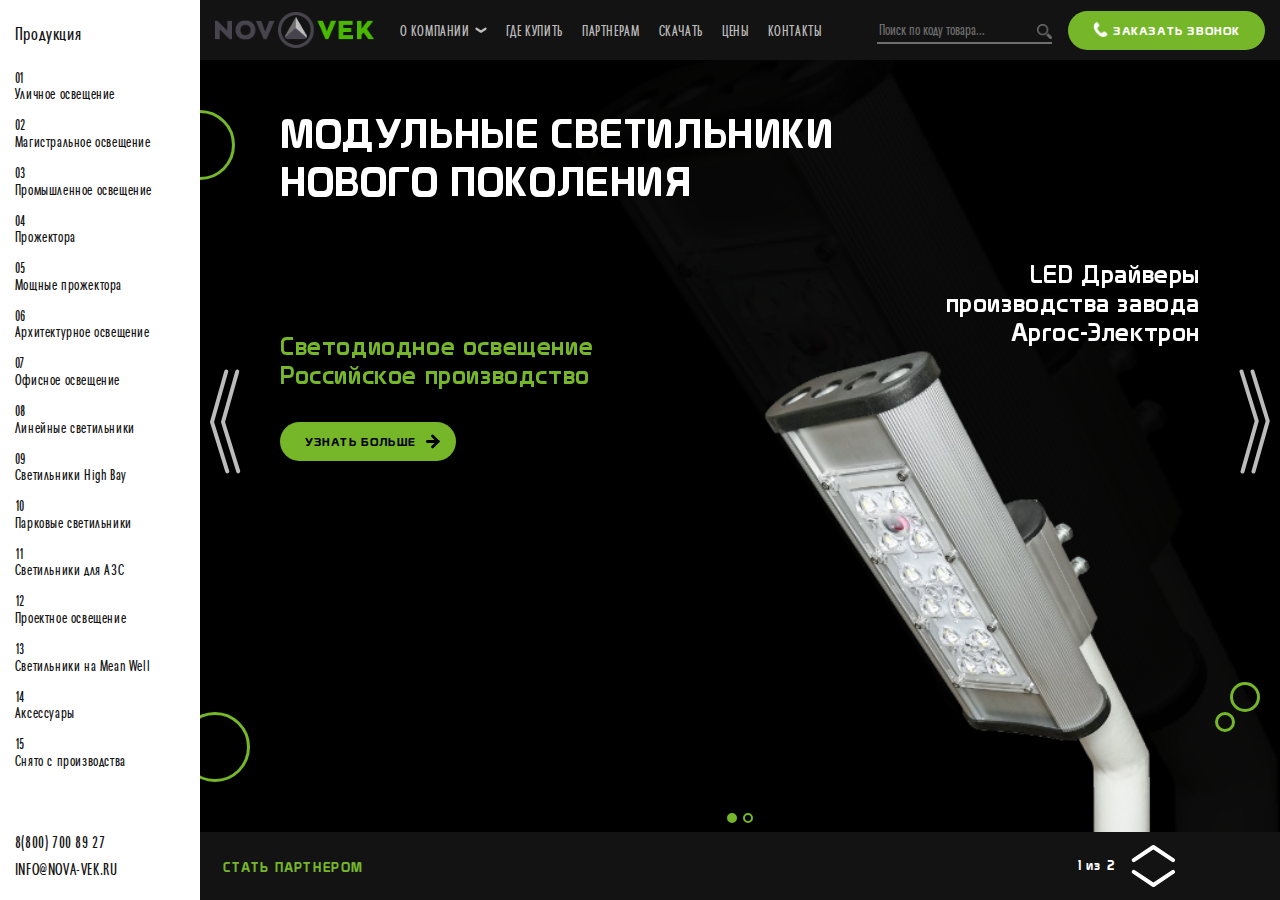
==== commit 4de94c2e: "Update index.html" ====
--- a/index.html
+++ b/index.html
@@ -328,11 +328,7 @@
 												</p>
 											</div>
 										</div>
-									</div>
-
-									<div class="slider-block__slide">
-										3
-									</div>		
+									</div>	
 								</div>
 							</section>
 						
@@ -379,11 +375,7 @@
 												</p>
 											</div>
 										</div>
-									</div>
-
-									<div class="slider-block__slide">
-										2
-									</div>		
+									</div>	
 								</div>
 							</section>
 
@@ -413,7 +405,7 @@
 					</div>
 				</main>	
 
-				<div class="d-none" id="block-dropdown-phone">
+				<div class="d-none mod" id="block-dropdown-phone">
 					<span class="modal-windows__bg"></span>
 					<div class="modal-windows modal-windows--phone">
 						<div class="modal-windows__close d-flex justify-content-center align-items-center" id="block-dropdown-phone__close">
@@ -435,7 +427,7 @@
 						<span class="modal-windows__triangle modal-windows__triangle--phone"></span>
 					</div>	
 				</div>
-				<div class="d-none" id="block-dropdown-partner">
+				<div class="d-none mod" id="block-dropdown-partner">
 					<span class="modal-windows__bg"></span>
 					<div class="modal-windows modal-windows--partner">
 						<div class="modal-windows__close d-flex justify-content-center align-items-center" id="block-dropdown-partner__close">
@@ -478,4 +470,4 @@
 	</div>
 	<script src="js/scripts.min.js"></script>					
 </body>
-</html>+</html>
--- a/css/styles.min.css
+++ b/css/styles.min.css
@@ -1 +1 @@
-.lSSlideWrapper,.lSSlideWrapper .lSFade{position:relative}.lSSlideWrapper .lSSlide,.lSSlideWrapper.usingCss .lSFade>*{-webkit-transition-timing-function:inherit!important;transition-timing-function:inherit!important;-webkit-transition-duration:inherit!important;transition-duration:inherit!important}.lSSlideOuter,.lSSlideOuter .lSPager.lSGallery{-khtml-user-select:none;-moz-user-select:none;-ms-user-select:none;-webkit-touch-callout:none;-webkit-user-select:none}.lSSlideOuter .lSPager.lSGallery:after,.lSSlideWrapper>.lightSlider:after{clear:both}.lSSlideOuter{overflow:hidden;user-select:none}.lightSlider:after,.lightSlider:before{content:" ";display:table}.lightSlider{overflow:hidden;margin:0}.lSSlideWrapper{max-width:100%;overflow:hidden}.lSSlideWrapper .lSSlide{-webkit-transform:translate(0,0);-ms-transform:translate(0,0);transform:translate(0,0);-webkit-transition:all 1s;-webkit-transition-property:-webkit-transform,height;-moz-transition-property:-moz-transform,height;transition-property:transform,height}.lSSlideWrapper .lSFade>*{position:absolute!important;top:0;left:0;z-index:9;margin-right:0;width:100%}.lSSlideWrapper.usingCss .lSFade>*{opacity:0;-webkit-transition-delay:0s;transition-delay:0s;-webkit-transition-property:opacity;transition-property:opacity}.lSSlideWrapper .lSFade>.active{z-index:10}.lSSlideWrapper.usingCss .lSFade>.active{opacity:1}.lSSlideOuter .lSPager.lSpg{margin:10px 0 0;padding:0;text-align:center}.lSSlideOuter .lSPager.lSpg>li{cursor:pointer;display:inline-block;padding:0 5px}.lSSlideOuter .lSPager.lSpg>li a{background-color:#222;border-radius:30px;display:inline-block;height:8px;overflow:hidden;text-indent:-999em;width:8px;position:relative;z-index:99;-webkit-transition:all .5s linear 0s;transition:all .5s linear 0s}.lSSlideOuter .lSPager.lSpg>li.active a,.lSSlideOuter .lSPager.lSpg>li:hover a{background-color:#428bca}.lSSlideOuter .media{opacity:.8}.lSSlideOuter .media.active{opacity:1}.lSSlideOuter .lSPager.lSGallery{list-style:none;padding-left:0;margin:0;overflow:hidden;transform:translate3d(0,0,0);-moz-transform:translate3d(0,0,0);-ms-transform:translate3d(0,0,0);-webkit-transform:translate3d(0,0,0);-o-transform:translate3d(0,0,0);-webkit-transition-property:-webkit-transform;-moz-transition-property:-moz-transform;user-select:none}.lSSlideOuter .lSPager.lSGallery li{overflow:hidden;-webkit-transition:border-radius .12s linear 0s .35s linear 0s;transition:border-radius .12s linear 0s .35s linear 0s}.lSSlideOuter .lSPager.lSGallery li.active,.lSSlideOuter .lSPager.lSGallery li:hover{border-radius:5px}.lSSlideOuter .lSPager.lSGallery img{display:block;height:auto;max-width:100%}.lSSlideOuter .lSPager.lSGallery:after,.lSSlideOuter .lSPager.lSGallery:before{content:" ";display:table}.lSAction>a{width:32px;display:block;top:50%;height:32px;background-image:url(../img/controls.png);cursor:pointer;position:absolute;z-index:99;margin-top:-16px;opacity:.5;-webkit-transition:opacity .35s linear 0s;transition:opacity .35s linear 0s}.lSAction>a:hover{opacity:1}.lSAction>.lSPrev{background-position:0 0;left:10px}.lSAction>.lSNext{background-position:-32px 0;right:10px}.lSAction>a.disabled{pointer-events:none}.cS-hidden{height:1px;opacity:0;overflow:hidden}.lSSlideOuter.vertical{position:relative}.lSSlideOuter.vertical.noPager{padding-right:0!important}.lSSlideOuter.vertical .lSGallery{position:absolute!important;right:0;top:0}.lSSlideOuter.vertical .lightSlider>*{width:100%!important;max-width:none!important}.lSSlideOuter.vertical .lSAction>a{left:50%;margin-left:-14px;margin-top:0}.lSSlideOuter.vertical .lSAction>.lSNext{background-position:31px -31px;bottom:10px;top:auto}.lSSlideOuter.vertical .lSAction>.lSPrev{background-position:0 -31px;bottom:auto;top:10px}.lSSlideOuter.lSrtl{direction:rtl}.lSSlideOuter .lSPager,.lSSlideOuter .lightSlider{padding-left:0;list-style:none}.lSSlideOuter.lSrtl .lSPager,.lSSlideOuter.lSrtl .lightSlider{padding-right:0}.lSSlideOuter .lSGallery li,.lSSlideOuter .lightSlider>*{float:left}.lSSlideOuter.lSrtl .lSGallery li,.lSSlideOuter.lSrtl .lightSlider>*{float:right!important}@-webkit-keyframes rightEnd{0%,100%{left:0}50%{left:-15px}}@keyframes rightEnd{0%,100%{left:0}50%{left:-15px}}@-webkit-keyframes topEnd{0%,100%{top:0}50%{top:-15px}}@keyframes topEnd{0%,100%{top:0}50%{top:-15px}}@-webkit-keyframes leftEnd{0%,100%{left:0}50%{left:15px}}@keyframes leftEnd{0%,100%{left:0}50%{left:15px}}@-webkit-keyframes bottomEnd{0%,100%{bottom:0}50%{bottom:-15px}}@keyframes bottomEnd{0%,100%{bottom:0}50%{bottom:-15px}}.lSSlideOuter .rightEnd{-webkit-animation:rightEnd .3s;animation:rightEnd .3s;position:relative}.lSSlideOuter .leftEnd{-webkit-animation:leftEnd .3s;animation:leftEnd .3s;position:relative}.lSSlideOuter.vertical .rightEnd{-webkit-animation:topEnd .3s;animation:topEnd .3s;position:relative}.lSSlideOuter.vertical .leftEnd{-webkit-animation:bottomEnd .3s;animation:bottomEnd .3s;position:relative}.lSSlideOuter.lSrtl .rightEnd{-webkit-animation:leftEnd .3s;animation:leftEnd .3s;position:relative}.lSSlideOuter.lSrtl .leftEnd{-webkit-animation:rightEnd .3s;animation:rightEnd .3s;position:relative}.lightSlider.lsGrab>*{cursor:-webkit-grab;cursor:-moz-grab;cursor:-o-grab;cursor:-ms-grab;cursor:grab}.lightSlider.lsGrabbing>*{cursor:move;cursor:-webkit-grabbing;cursor:-moz-grabbing;cursor:-o-grabbing;cursor:-ms-grabbing;cursor:grabbing}@font-face{font-family:lg;src:url(../fonts/lg.eot?n1z373);src:url(../fonts/lg.eot?#iefixn1z373) format("embedded-opentype"),url(../fonts/lg.woff?n1z373) format("woff"),url(../fonts/lg.ttf?n1z373) format("truetype"),url(../fonts/lg.svg?n1z373#lg) format("svg");font-weight:400;font-style:normal}.lg-icon{font-family:lg;speak:none;font-style:normal;font-weight:400;font-variant:normal;text-transform:none;line-height:1;-webkit-font-smoothing:antialiased;-moz-osx-font-smoothing:grayscale}.lg-actions .lg-next,.lg-actions .lg-prev{background-color:rgba(0,0,0,.45);border-radius:2px;color:#999;cursor:pointer;display:block;font-size:22px;margin-top:-10px;padding:8px 10px 9px;position:absolute;top:50%;z-index:1080;border:none;outline:0}.lg-actions .lg-next.disabled,.lg-actions .lg-prev.disabled{pointer-events:none;opacity:.5}.lg-actions .lg-next:hover,.lg-actions .lg-prev:hover{color:#fff}.lg-actions .lg-next{right:20px}.lg-actions .lg-next:before{content:"\e095"}.lg-actions .lg-prev{left:20px}.lg-actions .lg-prev:after{content:"\e094"}@-webkit-keyframes lg-right-end{0%,100%{left:0}50%{left:-30px}}@-moz-keyframes lg-right-end{0%,100%{left:0}50%{left:-30px}}@-ms-keyframes lg-right-end{0%,100%{left:0}50%{left:-30px}}@keyframes lg-right-end{0%,100%{left:0}50%{left:-30px}}@-webkit-keyframes lg-left-end{0%,100%{left:0}50%{left:30px}}@-moz-keyframes lg-left-end{0%,100%{left:0}50%{left:30px}}@-ms-keyframes lg-left-end{0%,100%{left:0}50%{left:30px}}@keyframes lg-left-end{0%,100%{left:0}50%{left:30px}}.lg-outer.lg-right-end .lg-object{-webkit-animation:lg-right-end .3s;-o-animation:lg-right-end .3s;animation:lg-right-end .3s;position:relative}.lg-outer.lg-left-end .lg-object{-webkit-animation:lg-left-end .3s;-o-animation:lg-left-end .3s;animation:lg-left-end .3s;position:relative}.lg-toolbar{z-index:1082;left:0;position:absolute;top:0;width:100%;background-color:rgba(0,0,0,.45)}.lg-toolbar .lg-icon{color:#999;cursor:pointer;float:right;font-size:24px;height:47px;line-height:27px;padding:10px 0;text-align:center;width:50px;text-decoration:none!important;outline:0;background:0 0;border:none;box-shadow:none;-webkit-transition:color .2s linear;-o-transition:color .2s linear;transition:color .2s linear}.lg-toolbar .lg-icon:hover{color:#fff}.lg-toolbar .lg-close:after{content:"\e070"}.lg-toolbar .lg-download:after{content:"\e0f2"}.lg-sub-html{background-color:rgba(0,0,0,.45);bottom:0;color:#eee;font-size:16px;left:0;padding:10px 40px;position:fixed;right:0;text-align:center;z-index:1080}.lg-sub-html h4{margin:0;font-size:13px;font-weight:700}.lg-sub-html p{font-size:12px;margin:5px 0 0}#lg-counter{color:#999;display:inline-block;font-size:16px;padding-left:20px;padding-top:12px;vertical-align:middle}.lg-next,.lg-prev,.lg-toolbar{opacity:1;-webkit-transition:-webkit-transform .35s cubic-bezier(0,0,.25,1) 0s,opacity .35s cubic-bezier(0,0,.25,1) 0s,color .2s linear;-moz-transition:-moz-transform .35s cubic-bezier(0,0,.25,1) 0s,opacity .35s cubic-bezier(0,0,.25,1) 0s,color .2s linear;-o-transition:-o-transform .35s cubic-bezier(0,0,.25,1) 0s,opacity .35s cubic-bezier(0,0,.25,1) 0s,color .2s linear;transition:transform .35s cubic-bezier(0,0,.25,1) 0s,opacity .35s cubic-bezier(0,0,.25,1) 0s,color .2s linear}.lg-hide-items .lg-prev{opacity:0;-webkit-transform:translate3d(-10px,0,0);transform:translate3d(-10px,0,0)}.lg-hide-items .lg-next{opacity:0;-webkit-transform:translate3d(10px,0,0);transform:translate3d(10px,0,0)}.lg-hide-items .lg-toolbar{opacity:0;-webkit-transform:translate3d(0,-10px,0);transform:translate3d(0,-10px,0)}body:not(.lg-from-hash) .lg-outer.lg-start-zoom .lg-object{-webkit-transform:scale3d(.5,.5,.5);transform:scale3d(.5,.5,.5);opacity:0;-webkit-transition:-webkit-transform 250ms cubic-bezier(0,0,.25,1) 0s,opacity 250ms cubic-bezier(0,0,.25,1)!important;-moz-transition:-moz-transform 250ms cubic-bezier(0,0,.25,1) 0s,opacity 250ms cubic-bezier(0,0,.25,1)!important;-o-transition:-o-transform 250ms cubic-bezier(0,0,.25,1) 0s,opacity 250ms cubic-bezier(0,0,.25,1)!important;transition:transform 250ms cubic-bezier(0,0,.25,1) 0s,opacity 250ms cubic-bezier(0,0,.25,1)!important;-webkit-transform-origin:50% 50%;-moz-transform-origin:50% 50%;-ms-transform-origin:50% 50%;transform-origin:50% 50%}body:not(.lg-from-hash) .lg-outer.lg-start-zoom .lg-item.lg-complete .lg-object{-webkit-transform:scale3d(1,1,1);transform:scale3d(1,1,1);opacity:1}.lg-outer .lg-thumb-outer{background-color:#0d0a0a;bottom:0;position:absolute;width:100%;z-index:1080;max-height:350px;-webkit-transform:translate3d(0,100%,0);transform:translate3d(0,100%,0);-webkit-transition:-webkit-transform .25s cubic-bezier(0,0,.25,1) 0s;-moz-transition:-moz-transform .25s cubic-bezier(0,0,.25,1) 0s;-o-transition:-o-transform .25s cubic-bezier(0,0,.25,1) 0s;transition:transform .25s cubic-bezier(0,0,.25,1) 0s}.lg-outer .lg-thumb-outer.lg-grab .lg-thumb-item{cursor:-webkit-grab;cursor:-moz-grab;cursor:-o-grab;cursor:-ms-grab;cursor:grab}.lg-outer .lg-thumb-outer.lg-grabbing .lg-thumb-item{cursor:move;cursor:-webkit-grabbing;cursor:-moz-grabbing;cursor:-o-grabbing;cursor:-ms-grabbing;cursor:grabbing}.lg-outer .lg-thumb-outer.lg-dragging .lg-thumb{-webkit-transition-duration:0s!important;transition-duration:0s!important}.lg-outer.lg-thumb-open .lg-thumb-outer{-webkit-transform:translate3d(0,0,0);transform:translate3d(0,0,0)}.lg-outer .lg-thumb{padding:10px 0;height:100%;margin-bottom:-5px}.lg-outer .lg-thumb-item{cursor:pointer;float:left;overflow:hidden;height:100%;border:2px solid #fff;border-radius:4px;margin-bottom:5px}@media (min-width:1025px){.lg-outer .lg-thumb-item{-webkit-transition:border-color .25s ease;-o-transition:border-color .25s ease;transition:border-color .25s ease}}.lg-outer .lg-thumb-item.active,.lg-outer .lg-thumb-item:hover{border-color:#a90707}.lg-outer .lg-thumb-item img{width:100%;height:100%;object-fit:cover}.lg-outer.lg-has-thumb .lg-item{padding-bottom:120px}.lg-outer.lg-can-toggle .lg-item{padding-bottom:0}.lg-outer.lg-pull-caption-up .lg-sub-html{-webkit-transition:bottom .25s ease;-o-transition:bottom .25s ease;transition:bottom .25s ease}.lg-outer.lg-pull-caption-up.lg-thumb-open .lg-sub-html{bottom:100px}.lg-outer .lg-toogle-thumb{background-color:#0d0a0a;border-radius:2px 2px 0 0;color:#999;cursor:pointer;font-size:24px;height:39px;line-height:27px;padding:5px 0;position:absolute;right:20px;text-align:center;top:-39px;width:50px;outline:0;border:none}.lg-outer .lg-toogle-thumb:hover,.lg-outer.lg-dropdown-active #lg-share{color:#fff}.lg-outer .lg-toogle-thumb:after{content:"\e1ff"}.lg-outer .lg-video-cont{display:inline-block;vertical-align:middle;max-width:1140px;max-height:100%;width:100%;padding:0 5px}.lg-outer .lg-video{width:100%;height:0;padding-bottom:56.25%;overflow:hidden;position:relative}.lg-outer .lg-video .lg-object{display:inline-block;position:absolute;top:0;left:0;width:100%!important;height:100%!important}.lg-outer .lg-video .lg-video-play{width:84px;height:59px;position:absolute;left:50%;top:50%;margin-left:-42px;margin-top:-30px;z-index:1080;cursor:pointer}.lg-outer .lg-has-iframe .lg-video{-webkit-overflow-scrolling:touch;overflow:auto}.lg-outer .lg-has-vimeo .lg-video-play{background:url(../img/vimeo-play.png) no-repeat}.lg-outer .lg-has-vimeo:hover .lg-video-play{background:url(../img/vimeo-play.png) 0 -58px no-repeat}.lg-outer .lg-has-html5 .lg-video-play{background:url(../img/video-play.png) no-repeat;height:64px;margin-left:-32px;margin-top:-32px;width:64px;opacity:.8}.lg-outer .lg-has-html5:hover .lg-video-play{opacity:1}.lg-outer .lg-has-youtube .lg-video-play{background:url(../img/youtube-play.png) no-repeat}.lg-outer .lg-has-youtube:hover .lg-video-play{background:url(../img/youtube-play.png) 0 -60px no-repeat}.lg-outer .lg-video-object{width:100%!important;height:100%!important;position:absolute;top:0;left:0}.lg-outer .lg-has-video .lg-video-object{visibility:hidden}.lg-outer .lg-has-video.lg-video-playing .lg-object,.lg-outer .lg-has-video.lg-video-playing .lg-video-play{display:none}.lg-outer .lg-has-video.lg-video-playing .lg-video-object{visibility:visible}.lg-progress-bar{background-color:#333;height:5px;left:0;position:absolute;top:0;width:100%;z-index:1083;opacity:0;-webkit-transition:opacity 80ms ease 0s;-moz-transition:opacity 80ms ease 0s;-o-transition:opacity 80ms ease 0s;transition:opacity 80ms ease 0s}.lg-progress-bar .lg-progress{background-color:#a90707;height:5px;width:0}.lg-progress-bar.lg-start .lg-progress{width:100%}.lg-show-autoplay .lg-progress-bar{opacity:1}.lg-autoplay-button:after{content:"\e01d"}.lg-show-autoplay .lg-autoplay-button:after{content:"\e01a"}.lg-outer.lg-css3.lg-zoom-dragging .lg-item.lg-complete.lg-zoomable .lg-image,.lg-outer.lg-css3.lg-zoom-dragging .lg-item.lg-complete.lg-zoomable .lg-img-wrap{-webkit-transition-duration:0s;transition-duration:0s}.lg-outer.lg-use-transition-for-zoom .lg-item.lg-complete.lg-zoomable .lg-img-wrap{-webkit-transition:-webkit-transform .3s cubic-bezier(0,0,.25,1) 0s;-moz-transition:-moz-transform .3s cubic-bezier(0,0,.25,1) 0s;-o-transition:-o-transform .3s cubic-bezier(0,0,.25,1) 0s;transition:transform .3s cubic-bezier(0,0,.25,1) 0s}.lg-outer.lg-use-left-for-zoom .lg-item.lg-complete.lg-zoomable .lg-img-wrap{-webkit-transition:left .3s cubic-bezier(0,0,.25,1) 0s,top .3s cubic-bezier(0,0,.25,1) 0s;-moz-transition:left .3s cubic-bezier(0,0,.25,1) 0s,top .3s cubic-bezier(0,0,.25,1) 0s;-o-transition:left .3s cubic-bezier(0,0,.25,1) 0s,top .3s cubic-bezier(0,0,.25,1) 0s;transition:left .3s cubic-bezier(0,0,.25,1) 0s,top .3s cubic-bezier(0,0,.25,1) 0s}.lg-outer .lg-item.lg-complete.lg-zoomable .lg-img-wrap{-webkit-transform:translate3d(0,0,0);transform:translate3d(0,0,0);-webkit-backface-visibility:hidden;-moz-backface-visibility:hidden;backface-visibility:hidden}.lg-outer .lg-item.lg-complete.lg-zoomable .lg-image{-webkit-transform:scale3d(1,1,1);transform:scale3d(1,1,1);-webkit-transition:-webkit-transform .3s cubic-bezier(0,0,.25,1) 0s,opacity .15s!important;-moz-transition:-moz-transform .3s cubic-bezier(0,0,.25,1) 0s,opacity .15s!important;-o-transition:-o-transform .3s cubic-bezier(0,0,.25,1) 0s,opacity .15s!important;transition:transform .3s cubic-bezier(0,0,.25,1) 0s,opacity .15s!important;-webkit-transform-origin:0 0;-moz-transform-origin:0 0;-ms-transform-origin:0 0;transform-origin:0 0;-webkit-backface-visibility:hidden;-moz-backface-visibility:hidden;backface-visibility:hidden}#lg-zoom-in:after{content:"\e311"}#lg-actual-size{font-size:20px}#lg-actual-size:after{content:"\e033"}#lg-zoom-out{opacity:.5;pointer-events:none}#lg-zoom-out:after{content:"\e312"}.lg-zoomed #lg-zoom-out{opacity:1;pointer-events:auto}.lg-outer .lg-pager-outer{bottom:60px;left:0;position:absolute;right:0;text-align:center;z-index:1080;height:10px}.lg-outer .lg-pager-outer.lg-pager-hover .lg-pager-cont{overflow:visible}.lg-outer .lg-pager-cont{cursor:pointer;display:inline-block;overflow:hidden;position:relative;vertical-align:top;margin:0 5px}.lg-outer .lg-pager-cont:hover .lg-pager-thumb-cont{opacity:1;-webkit-transform:translate3d(0,0,0);transform:translate3d(0,0,0)}.lg-outer .lg-pager-cont.lg-pager-active .lg-pager{box-shadow:0 0 0 2px #fff inset}.lg-outer .lg-pager-thumb-cont{background-color:#fff;color:#fff;bottom:100%;height:83px;left:0;margin-bottom:20px;margin-left:-60px;opacity:0;padding:5px;position:absolute;width:120px;border-radius:3px;-webkit-transition:opacity .15s ease 0s,-webkit-transform .15s ease 0s;-moz-transition:opacity .15s ease 0s,-moz-transform .15s ease 0s;-o-transition:opacity .15s ease 0s,-o-transform .15s ease 0s;transition:opacity .15s ease 0s,transform .15s ease 0s;-webkit-transform:translate3d(0,5px,0);transform:translate3d(0,5px,0)}.lg-outer .lg-pager-thumb-cont img{width:100%;height:100%}.lg-outer .lg-pager{background-color:rgba(255,255,255,.5);border-radius:50%;box-shadow:0 0 0 8px rgba(255,255,255,.7) inset;display:block;height:12px;-webkit-transition:box-shadow .3s ease 0s;-o-transition:box-shadow .3s ease 0s;transition:box-shadow .3s ease 0s;width:12px}.lg-outer .lg-pager:focus,.lg-outer .lg-pager:hover{box-shadow:0 0 0 8px #fff inset}.lg-outer .lg-caret{border-left:10px solid transparent;border-right:10px solid transparent;border-top:10px dashed;bottom:-10px;display:inline-block;height:0;left:50%;margin-left:-5px;position:absolute;vertical-align:middle;width:0}.lg-fullscreen:after{content:"\e20c"}.lg-fullscreen-on .lg-fullscreen:after{content:"\e20d"}.lg-outer #lg-dropdown-overlay{background-color:rgba(0,0,0,.25);bottom:0;cursor:default;left:0;position:fixed;right:0;top:0;z-index:1081;opacity:0;visibility:hidden;-webkit-transition:visibility 0s linear .18s,opacity .18s linear 0s;-o-transition:visibility 0s linear .18s,opacity .18s linear 0s;transition:visibility 0s linear .18s,opacity .18s linear 0s}.lg-outer.lg-dropdown-active #lg-dropdown-overlay,.lg-outer.lg-dropdown-active .lg-dropdown{-webkit-transition-delay:0s;transition-delay:0s;-moz-transform:translate3d(0,0,0);-o-transform:translate3d(0,0,0);-ms-transform:translate3d(0,0,0);-webkit-transform:translate3d(0,0,0);transform:translate3d(0,0,0);opacity:1;visibility:visible}.lg-outer .lg-dropdown{background-color:#fff;border-radius:2px;font-size:14px;list-style-type:none;margin:0;padding:10px 0;position:absolute;right:0;text-align:left;top:50px;opacity:0;visibility:hidden;-moz-transform:translate3d(0,5px,0);-o-transform:translate3d(0,5px,0);-ms-transform:translate3d(0,5px,0);-webkit-transform:translate3d(0,5px,0);transform:translate3d(0,5px,0);-webkit-transition:-webkit-transform .18s linear 0s,visibility 0s linear .5s,opacity .18s linear 0s;-moz-transition:-moz-transform .18s linear 0s,visibility 0s linear .5s,opacity .18s linear 0s;-o-transition:-o-transform .18s linear 0s,visibility 0s linear .5s,opacity .18s linear 0s;transition:transform .18s linear 0s,visibility 0s linear .5s,opacity .18s linear 0s}.lg-outer .lg-dropdown:after{content:"";display:block;height:0;width:0;position:absolute;border:8px solid transparent;border-bottom-color:#fff;right:16px;top:-16px}.lg-outer .lg-dropdown>li:last-child{margin-bottom:0}.lg-outer .lg-dropdown>li:hover .lg-icon,.lg-outer .lg-dropdown>li:hover a{color:#333}.lg-outer .lg-dropdown a{color:#333;display:block;white-space:pre;padding:4px 12px;font-family:"Open Sans","Helvetica Neue",Helvetica,Arial,sans-serif;font-size:12px}.lg-outer .lg-dropdown a:hover{background-color:rgba(0,0,0,.07)}.lg-outer .lg-dropdown .lg-dropdown-text{display:inline-block;line-height:1;margin-top:-3px;vertical-align:middle}.lg-outer .lg-dropdown .lg-icon{color:#333;display:inline-block;float:none;font-size:20px;height:auto;line-height:1;margin-right:8px;padding:0;vertical-align:middle;width:auto}.lg-outer,.lg-outer .lg,.lg-outer .lg-inner{width:100%;height:100%}.lg-outer #lg-share{position:relative}.lg-outer #lg-share:after{content:"\e80d"}.lg-outer #lg-share-facebook .lg-icon{color:#3b5998}.lg-outer #lg-share-facebook .lg-icon:after{content:"\e901"}.lg-outer #lg-share-twitter .lg-icon{color:#00aced}.lg-outer #lg-share-twitter .lg-icon:after{content:"\e904"}.lg-outer #lg-share-googleplus .lg-icon{color:#dd4b39}.lg-outer #lg-share-googleplus .lg-icon:after{content:"\e902"}.lg-outer #lg-share-pinterest .lg-icon{color:#cb2027}.lg-outer #lg-share-pinterest .lg-icon:after{content:"\e903"}.lg-group:after{content:"";display:table;clear:both}.lg-outer{position:fixed;top:0;left:0;z-index:1050;text-align:left;opacity:0;-webkit-transition:opacity .15s ease 0s;-o-transition:opacity .15s ease 0s;transition:opacity .15s ease 0s}.lg-outer *{-webkit-box-sizing:border-box;-moz-box-sizing:border-box;box-sizing:border-box}.lg-outer.lg-visible{opacity:1}.lg-outer.lg-css3 .lg-item.lg-current,.lg-outer.lg-css3 .lg-item.lg-next-slide,.lg-outer.lg-css3 .lg-item.lg-prev-slide{-webkit-transition-duration:inherit!important;transition-duration:inherit!important;-webkit-transition-timing-function:inherit!important;transition-timing-function:inherit!important}.lg-outer.lg-css3.lg-dragging .lg-item.lg-current,.lg-outer.lg-css3.lg-dragging .lg-item.lg-next-slide,.lg-outer.lg-css3.lg-dragging .lg-item.lg-prev-slide{-webkit-transition-duration:0s!important;transition-duration:0s!important;opacity:1}.lg-outer.lg-grab img.lg-object{cursor:-webkit-grab;cursor:-moz-grab;cursor:-o-grab;cursor:-ms-grab;cursor:grab}.lg-outer.lg-grabbing img.lg-object{cursor:move;cursor:-webkit-grabbing;cursor:-moz-grabbing;cursor:-o-grabbing;cursor:-ms-grabbing;cursor:grabbing}.lg-outer .lg{position:relative;overflow:hidden;margin-left:auto;margin-right:auto;max-width:100%;max-height:100%}.lg-outer .lg-inner{position:absolute;left:0;top:0;white-space:nowrap}.lg-outer .lg-item{background:url(../img/loading.gif) center center no-repeat;display:none!important}.lg-outer.lg-css .lg-current,.lg-outer.lg-css3 .lg-current,.lg-outer.lg-css3 .lg-next-slide,.lg-outer.lg-css3 .lg-prev-slide{display:inline-block!important}.lg-outer .lg-img-wrap,.lg-outer .lg-item{display:inline-block;text-align:center;position:absolute;width:100%;height:100%}.lg-outer .lg-img-wrap:before,.lg-outer .lg-item:before{content:"";display:inline-block;height:50%;width:1px;margin-right:-1px}.lg-outer .lg-img-wrap{position:absolute;padding:0 5px;left:0;right:0;top:0;bottom:0}.lg-outer .lg-item.lg-complete{background-image:none}.lg-outer .lg-item.lg-current{z-index:1060}.lg-outer .lg-image{display:inline-block;vertical-align:middle;max-width:100%;max-height:100%;width:auto!important;height:auto!important}.lg-outer.lg-show-after-load .lg-item .lg-object,.lg-outer.lg-show-after-load .lg-item .lg-video-play{opacity:0;-webkit-transition:opacity .15s ease 0s;-o-transition:opacity .15s ease 0s;transition:opacity .15s ease 0s}.lg-outer.lg-show-after-load .lg-item.lg-complete .lg-object,.lg-outer.lg-show-after-load .lg-item.lg-complete .lg-video-play{opacity:1}.lg-outer .lg-empty-html,.lg-outer.lg-hide-download #lg-download{display:none}.lg-backdrop{position:fixed;top:0;left:0;right:0;bottom:0;z-index:1040;background-color:#000;opacity:0;-webkit-transition:opacity .15s ease 0s;-o-transition:opacity .15s ease 0s;transition:opacity .15s ease 0s}.lg-backdrop.in{opacity:1}.lg-css3.lg-no-trans .lg-current,.lg-css3.lg-no-trans .lg-next-slide,.lg-css3.lg-no-trans .lg-prev-slide{-webkit-transition:none 0s ease 0s!important;-moz-transition:none 0s ease 0s!important;-o-transition:none 0s ease 0s!important;transition:none 0s ease 0s!important}.lg-css3.lg-use-css3 .lg-item,.lg-css3.lg-use-left .lg-item{-webkit-backface-visibility:hidden;-moz-backface-visibility:hidden;backface-visibility:hidden}.lg-css3.lg-fade .lg-item{opacity:0}.lg-css3.lg-fade .lg-item.lg-current{opacity:1}.lg-css3.lg-fade .lg-item.lg-current,.lg-css3.lg-fade .lg-item.lg-next-slide,.lg-css3.lg-fade .lg-item.lg-prev-slide{-webkit-transition:opacity .1s ease 0s;-moz-transition:opacity .1s ease 0s;-o-transition:opacity .1s ease 0s;transition:opacity .1s ease 0s}.lg-css3.lg-slide.lg-use-css3 .lg-item{opacity:0}.lg-css3.lg-slide.lg-use-css3 .lg-item.lg-prev-slide{-webkit-transform:translate3d(-100%,0,0);transform:translate3d(-100%,0,0)}.lg-css3.lg-slide.lg-use-css3 .lg-item.lg-next-slide{-webkit-transform:translate3d(100%,0,0);transform:translate3d(100%,0,0)}.lg-css3.lg-slide.lg-use-css3 .lg-item.lg-current{-webkit-transform:translate3d(0,0,0);transform:translate3d(0,0,0);opacity:1}.lg-css3.lg-slide.lg-use-css3 .lg-item.lg-current,.lg-css3.lg-slide.lg-use-css3 .lg-item.lg-next-slide,.lg-css3.lg-slide.lg-use-css3 .lg-item.lg-prev-slide{-webkit-transition:-webkit-transform 1s cubic-bezier(0,0,.25,1) 0s,opacity .1s ease 0s;-moz-transition:-moz-transform 1s cubic-bezier(0,0,.25,1) 0s,opacity .1s ease 0s;-o-transition:-o-transform 1s cubic-bezier(0,0,.25,1) 0s,opacity .1s ease 0s;transition:transform 1s cubic-bezier(0,0,.25,1) 0s,opacity .1s ease 0s}.lg-css3.lg-slide.lg-use-left .lg-item{opacity:0;position:absolute;left:0}.lg-css3.lg-slide.lg-use-left .lg-item.lg-prev-slide{left:-100%}.lg-css3.lg-slide.lg-use-left .lg-item.lg-next-slide{left:100%}.lg-css3.lg-slide.lg-use-left .lg-item.lg-current{left:0;opacity:1}.lg-css3.lg-slide.lg-use-left .lg-item.lg-current,.lg-css3.lg-slide.lg-use-left .lg-item.lg-next-slide,.lg-css3.lg-slide.lg-use-left .lg-item.lg-prev-slide{-webkit-transition:left 1s cubic-bezier(0,0,.25,1) 0s,opacity .1s ease 0s;-moz-transition:left 1s cubic-bezier(0,0,.25,1) 0s,opacity .1s ease 0s;-o-transition:left 1s cubic-bezier(0,0,.25,1) 0s,opacity .1s ease 0s;transition:left 1s cubic-bezier(0,0,.25,1) 0s,opacity .1s ease 0s}@font-face{font-family:Prototype;src:url(../font/Prototype/Prototype-Regular.woff2) format("woff2"),url(../font/Prototype/Prototype-Regular.woff) format("woff"),url(../font/Prototype/Prototype-Regular.ttf) format("truetype");font-weight:400;font-display:swap;font-style:normal}@font-face{font-family:WiGuru4;src:url(../font/WiGuru4/WiGuru4-Regular.woff2) format("woff2"),url(../font/WiGuru4/WiGuru4-Regular.woff) format("woff"),url(../font/WiGuru4/WiGuru4-Regular.ttf) format("truetype");font-weight:400;font-display:swap;font-style:normal}*,::after,::before{-webkit-box-sizing:border-box;box-sizing:border-box}html{font-family:sans-serif;line-height:1.15;-webkit-text-size-adjust:100%;-webkit-tap-highlight-color:transparent}article,aside,figcaption,figure,footer,header,hgroup,main,nav,section{display:block}body{margin:0;font-family:-apple-system,BlinkMacSystemFont,"Segoe UI",Roboto,"Helvetica Neue",Arial,"Noto Sans",sans-serif,"Apple Color Emoji","Segoe UI Emoji","Segoe UI Symbol","Noto Color Emoji";font-size:1rem;font-weight:400;line-height:1.5;color:#212529;text-align:left;background-color:#fff}[tabindex="-1"]:focus:not(:focus-visible){outline:0!important}hr{-webkit-box-sizing:content-box;box-sizing:content-box;height:0;overflow:visible}h1,h2,h3,h4,h5,h6{margin-top:0;margin-bottom:.5rem}p{margin-top:0;margin-bottom:1rem}abbr[data-original-title],abbr[title]{text-decoration:underline;-webkit-text-decoration:underline dotted;text-decoration:underline dotted;cursor:help;border-bottom:0;-webkit-text-decoration-skip-ink:none;text-decoration-skip-ink:none}address{margin-bottom:1rem;font-style:normal;line-height:inherit}dl,ol,ul{margin-top:0;margin-bottom:1rem}ol ol,ol ul,ul ol,ul ul{margin-bottom:0}dt{font-weight:700}dd{margin-bottom:.5rem;margin-left:0}blockquote{margin:0 0 1rem}b,strong{font-weight:bolder}small{font-size:80%}sub,sup{position:relative;font-size:75%;line-height:0;vertical-align:baseline}sub{bottom:-.25em}sup{top:-.5em}a{color:#007bff;text-decoration:none;background-color:transparent}a:hover{color:#0056b3;text-decoration:underline}a:not([href]){color:inherit;text-decoration:none}a:not([href]):hover{color:inherit;text-decoration:none}code,kbd,pre,samp{font-family:SFMono-Regular,Menlo,Monaco,Consolas,"Liberation Mono","Courier New",monospace;font-size:1em}pre{margin-top:0;margin-bottom:1rem;overflow:auto;-ms-overflow-style:scrollbar}figure{margin:0 0 1rem}img{vertical-align:middle;border-style:none}svg{overflow:hidden;vertical-align:middle}table{border-collapse:collapse}caption{padding-top:.75rem;padding-bottom:.75rem;color:#6c757d;text-align:left;caption-side:bottom}th{text-align:inherit}label{display:inline-block;margin-bottom:.5rem}button{border-radius:0}button:focus{outline:1px dotted;outline:5px auto -webkit-focus-ring-color}button,input,optgroup,select,textarea{margin:0;font-family:inherit;font-size:inherit;line-height:inherit}button,input{overflow:visible}button,select{text-transform:none}[role=button]{cursor:pointer}select{word-wrap:normal}[type=button],[type=reset],[type=submit],button{-webkit-appearance:button}[type=button]:not(:disabled),[type=reset]:not(:disabled),[type=submit]:not(:disabled),button:not(:disabled){cursor:pointer}[type=button]::-moz-focus-inner,[type=reset]::-moz-focus-inner,[type=submit]::-moz-focus-inner,button::-moz-focus-inner{padding:0;border-style:none}input[type=checkbox],input[type=radio]{-webkit-box-sizing:border-box;box-sizing:border-box;padding:0}textarea{overflow:auto;resize:vertical}fieldset{min-width:0;padding:0;margin:0;border:0}legend{display:block;width:100%;max-width:100%;padding:0;margin-bottom:.5rem;font-size:1.5rem;line-height:inherit;color:inherit;white-space:normal}progress{vertical-align:baseline}[type=number]::-webkit-inner-spin-button,[type=number]::-webkit-outer-spin-button{height:auto}[type=search]{outline-offset:-2px;-webkit-appearance:none}[type=search]::-webkit-search-decoration{-webkit-appearance:none}::-webkit-file-upload-button{font:inherit;-webkit-appearance:button}output{display:inline-block}summary{display:list-item;cursor:pointer}template{display:none}[hidden]{display:none!important}html{-webkit-box-sizing:border-box;box-sizing:border-box;-ms-overflow-style:scrollbar}*,::after,::before{-webkit-box-sizing:inherit;box-sizing:inherit}.container{width:100%;padding-right:15px;padding-left:15px;margin-right:auto;margin-left:auto}@media (min-width:576px){.container{max-width:540px}}@media (min-width:768px){.container{max-width:720px}}@media (min-width:992px){.container{max-width:960px}}@media (min-width:1200px){.container{max-width:1140px}}.container-fluid,.container-lg,.container-md,.container-sm,.container-xl{width:100%;padding-right:15px;padding-left:15px;margin-right:auto;margin-left:auto}@media (min-width:576px){.container,.container-sm{max-width:540px}}@media (min-width:768px){.container,.container-md,.container-sm{max-width:720px}}@media (min-width:992px){.container,.container-lg,.container-md,.container-sm{max-width:960px}}@media (min-width:1200px){.container,.container-lg,.container-md,.container-sm,.container-xl{max-width:1140px}}.row{display:-webkit-box;display:-ms-flexbox;display:flex;-ms-flex-wrap:wrap;flex-wrap:wrap;margin-right:-15px;margin-left:-15px}.no-gutters{margin-right:0;margin-left:0}.no-gutters>.col,.no-gutters>[class*=col-]{padding-right:0;padding-left:0}.col,.col-1,.col-10,.col-11,.col-12,.col-2,.col-3,.col-4,.col-5,.col-6,.col-7,.col-8,.col-9,.col-auto,.col-lg,.col-lg-1,.col-lg-10,.col-lg-11,.col-lg-12,.col-lg-2,.col-lg-3,.col-lg-4,.col-lg-5,.col-lg-6,.col-lg-7,.col-lg-8,.col-lg-9,.col-lg-auto,.col-md,.col-md-1,.col-md-10,.col-md-11,.col-md-12,.col-md-2,.col-md-3,.col-md-4,.col-md-5,.col-md-6,.col-md-7,.col-md-8,.col-md-9,.col-md-auto,.col-sm,.col-sm-1,.col-sm-10,.col-sm-11,.col-sm-12,.col-sm-2,.col-sm-3,.col-sm-4,.col-sm-5,.col-sm-6,.col-sm-7,.col-sm-8,.col-sm-9,.col-sm-auto,.col-xl,.col-xl-1,.col-xl-10,.col-xl-11,.col-xl-12,.col-xl-2,.col-xl-3,.col-xl-4,.col-xl-5,.col-xl-6,.col-xl-7,.col-xl-8,.col-xl-9,.col-xl-auto{position:relative;width:100%;padding-right:15px;padding-left:15px}.col{-ms-flex-preferred-size:0;flex-basis:0;-webkit-box-flex:1;-ms-flex-positive:1;flex-grow:1;min-width:0;max-width:100%}.row-cols-1>*{-webkit-box-flex:0;-ms-flex:0 0 100%;flex:0 0 100%;max-width:100%}.row-cols-2>*{-webkit-box-flex:0;-ms-flex:0 0 50%;flex:0 0 50%;max-width:50%}.row-cols-3>*{-webkit-box-flex:0;-ms-flex:0 0 33.33333%;flex:0 0 33.33333%;max-width:33.33333%}.row-cols-4>*{-webkit-box-flex:0;-ms-flex:0 0 25%;flex:0 0 25%;max-width:25%}.row-cols-5>*{-webkit-box-flex:0;-ms-flex:0 0 20%;flex:0 0 20%;max-width:20%}.row-cols-6>*{-webkit-box-flex:0;-ms-flex:0 0 16.66667%;flex:0 0 16.66667%;max-width:16.66667%}.col-auto{-webkit-box-flex:0;-ms-flex:0 0 auto;flex:0 0 auto;width:auto;max-width:100%}.col-1{-webkit-box-flex:0;-ms-flex:0 0 8.33333%;flex:0 0 8.33333%;max-width:8.33333%}.col-2{-webkit-box-flex:0;-ms-flex:0 0 16.66667%;flex:0 0 16.66667%;max-width:16.66667%}.col-3{-webkit-box-flex:0;-ms-flex:0 0 25%;flex:0 0 25%;max-width:25%}.col-4{-webkit-box-flex:0;-ms-flex:0 0 33.33333%;flex:0 0 33.33333%;max-width:33.33333%}.col-5{-webkit-box-flex:0;-ms-flex:0 0 41.66667%;flex:0 0 41.66667%;max-width:41.66667%}.col-6{-webkit-box-flex:0;-ms-flex:0 0 50%;flex:0 0 50%;max-width:50%}.col-7{-webkit-box-flex:0;-ms-flex:0 0 58.33333%;flex:0 0 58.33333%;max-width:58.33333%}.col-8{-webkit-box-flex:0;-ms-flex:0 0 66.66667%;flex:0 0 66.66667%;max-width:66.66667%}.col-9{-webkit-box-flex:0;-ms-flex:0 0 75%;flex:0 0 75%;max-width:75%}.col-10{-webkit-box-flex:0;-ms-flex:0 0 83.33333%;flex:0 0 83.33333%;max-width:83.33333%}.col-11{-webkit-box-flex:0;-ms-flex:0 0 91.66667%;flex:0 0 91.66667%;max-width:91.66667%}.col-12{-webkit-box-flex:0;-ms-flex:0 0 100%;flex:0 0 100%;max-width:100%}.order-first{-webkit-box-ordinal-group:0;-ms-flex-order:-1;order:-1}.order-last{-webkit-box-ordinal-group:14;-ms-flex-order:13;order:13}.order-0{-webkit-box-ordinal-group:1;-ms-flex-order:0;order:0}.order-1{-webkit-box-ordinal-group:2;-ms-flex-order:1;order:1}.order-2{-webkit-box-ordinal-group:3;-ms-flex-order:2;order:2}.order-3{-webkit-box-ordinal-group:4;-ms-flex-order:3;order:3}.order-4{-webkit-box-ordinal-group:5;-ms-flex-order:4;order:4}.order-5{-webkit-box-ordinal-group:6;-ms-flex-order:5;order:5}.order-6{-webkit-box-ordinal-group:7;-ms-flex-order:6;order:6}.order-7{-webkit-box-ordinal-group:8;-ms-flex-order:7;order:7}.order-8{-webkit-box-ordinal-group:9;-ms-flex-order:8;order:8}.order-9{-webkit-box-ordinal-group:10;-ms-flex-order:9;order:9}.order-10{-webkit-box-ordinal-group:11;-ms-flex-order:10;order:10}.order-11{-webkit-box-ordinal-group:12;-ms-flex-order:11;order:11}.order-12{-webkit-box-ordinal-group:13;-ms-flex-order:12;order:12}.offset-1{margin-left:8.33333%}.offset-2{margin-left:16.66667%}.offset-3{margin-left:25%}.offset-4{margin-left:33.33333%}.offset-5{margin-left:41.66667%}.offset-6{margin-left:50%}.offset-7{margin-left:58.33333%}.offset-8{margin-left:66.66667%}.offset-9{margin-left:75%}.offset-10{margin-left:83.33333%}.offset-11{margin-left:91.66667%}@media (min-width:576px){.col-sm{-ms-flex-preferred-size:0;flex-basis:0;-webkit-box-flex:1;-ms-flex-positive:1;flex-grow:1;min-width:0;max-width:100%}.row-cols-sm-1>*{-webkit-box-flex:0;-ms-flex:0 0 100%;flex:0 0 100%;max-width:100%}.row-cols-sm-2>*{-webkit-box-flex:0;-ms-flex:0 0 50%;flex:0 0 50%;max-width:50%}.row-cols-sm-3>*{-webkit-box-flex:0;-ms-flex:0 0 33.33333%;flex:0 0 33.33333%;max-width:33.33333%}.row-cols-sm-4>*{-webkit-box-flex:0;-ms-flex:0 0 25%;flex:0 0 25%;max-width:25%}.row-cols-sm-5>*{-webkit-box-flex:0;-ms-flex:0 0 20%;flex:0 0 20%;max-width:20%}.row-cols-sm-6>*{-webkit-box-flex:0;-ms-flex:0 0 16.66667%;flex:0 0 16.66667%;max-width:16.66667%}.col-sm-auto{-webkit-box-flex:0;-ms-flex:0 0 auto;flex:0 0 auto;width:auto;max-width:100%}.col-sm-1{-webkit-box-flex:0;-ms-flex:0 0 8.33333%;flex:0 0 8.33333%;max-width:8.33333%}.col-sm-2{-webkit-box-flex:0;-ms-flex:0 0 16.66667%;flex:0 0 16.66667%;max-width:16.66667%}.col-sm-3{-webkit-box-flex:0;-ms-flex:0 0 25%;flex:0 0 25%;max-width:25%}.col-sm-4{-webkit-box-flex:0;-ms-flex:0 0 33.33333%;flex:0 0 33.33333%;max-width:33.33333%}.col-sm-5{-webkit-box-flex:0;-ms-flex:0 0 41.66667%;flex:0 0 41.66667%;max-width:41.66667%}.col-sm-6{-webkit-box-flex:0;-ms-flex:0 0 50%;flex:0 0 50%;max-width:50%}.col-sm-7{-webkit-box-flex:0;-ms-flex:0 0 58.33333%;flex:0 0 58.33333%;max-width:58.33333%}.col-sm-8{-webkit-box-flex:0;-ms-flex:0 0 66.66667%;flex:0 0 66.66667%;max-width:66.66667%}.col-sm-9{-webkit-box-flex:0;-ms-flex:0 0 75%;flex:0 0 75%;max-width:75%}.col-sm-10{-webkit-box-flex:0;-ms-flex:0 0 83.33333%;flex:0 0 83.33333%;max-width:83.33333%}.col-sm-11{-webkit-box-flex:0;-ms-flex:0 0 91.66667%;flex:0 0 91.66667%;max-width:91.66667%}.col-sm-12{-webkit-box-flex:0;-ms-flex:0 0 100%;flex:0 0 100%;max-width:100%}.order-sm-first{-webkit-box-ordinal-group:0;-ms-flex-order:-1;order:-1}.order-sm-last{-webkit-box-ordinal-group:14;-ms-flex-order:13;order:13}.order-sm-0{-webkit-box-ordinal-group:1;-ms-flex-order:0;order:0}.order-sm-1{-webkit-box-ordinal-group:2;-ms-flex-order:1;order:1}.order-sm-2{-webkit-box-ordinal-group:3;-ms-flex-order:2;order:2}.order-sm-3{-webkit-box-ordinal-group:4;-ms-flex-order:3;order:3}.order-sm-4{-webkit-box-ordinal-group:5;-ms-flex-order:4;order:4}.order-sm-5{-webkit-box-ordinal-group:6;-ms-flex-order:5;order:5}.order-sm-6{-webkit-box-ordinal-group:7;-ms-flex-order:6;order:6}.order-sm-7{-webkit-box-ordinal-group:8;-ms-flex-order:7;order:7}.order-sm-8{-webkit-box-ordinal-group:9;-ms-flex-order:8;order:8}.order-sm-9{-webkit-box-ordinal-group:10;-ms-flex-order:9;order:9}.order-sm-10{-webkit-box-ordinal-group:11;-ms-flex-order:10;order:10}.order-sm-11{-webkit-box-ordinal-group:12;-ms-flex-order:11;order:11}.order-sm-12{-webkit-box-ordinal-group:13;-ms-flex-order:12;order:12}.offset-sm-0{margin-left:0}.offset-sm-1{margin-left:8.33333%}.offset-sm-2{margin-left:16.66667%}.offset-sm-3{margin-left:25%}.offset-sm-4{margin-left:33.33333%}.offset-sm-5{margin-left:41.66667%}.offset-sm-6{margin-left:50%}.offset-sm-7{margin-left:58.33333%}.offset-sm-8{margin-left:66.66667%}.offset-sm-9{margin-left:75%}.offset-sm-10{margin-left:83.33333%}.offset-sm-11{margin-left:91.66667%}}@media (min-width:768px){.col-md{-ms-flex-preferred-size:0;flex-basis:0;-webkit-box-flex:1;-ms-flex-positive:1;flex-grow:1;min-width:0;max-width:100%}.row-cols-md-1>*{-webkit-box-flex:0;-ms-flex:0 0 100%;flex:0 0 100%;max-width:100%}.row-cols-md-2>*{-webkit-box-flex:0;-ms-flex:0 0 50%;flex:0 0 50%;max-width:50%}.row-cols-md-3>*{-webkit-box-flex:0;-ms-flex:0 0 33.33333%;flex:0 0 33.33333%;max-width:33.33333%}.row-cols-md-4>*{-webkit-box-flex:0;-ms-flex:0 0 25%;flex:0 0 25%;max-width:25%}.row-cols-md-5>*{-webkit-box-flex:0;-ms-flex:0 0 20%;flex:0 0 20%;max-width:20%}.row-cols-md-6>*{-webkit-box-flex:0;-ms-flex:0 0 16.66667%;flex:0 0 16.66667%;max-width:16.66667%}.col-md-auto{-webkit-box-flex:0;-ms-flex:0 0 auto;flex:0 0 auto;width:auto;max-width:100%}.col-md-1{-webkit-box-flex:0;-ms-flex:0 0 8.33333%;flex:0 0 8.33333%;max-width:8.33333%}.col-md-2{-webkit-box-flex:0;-ms-flex:0 0 16.66667%;flex:0 0 16.66667%;max-width:16.66667%}.col-md-3{-webkit-box-flex:0;-ms-flex:0 0 25%;flex:0 0 25%;max-width:25%}.col-md-4{-webkit-box-flex:0;-ms-flex:0 0 33.33333%;flex:0 0 33.33333%;max-width:33.33333%}.col-md-5{-webkit-box-flex:0;-ms-flex:0 0 41.66667%;flex:0 0 41.66667%;max-width:41.66667%}.col-md-6{-webkit-box-flex:0;-ms-flex:0 0 50%;flex:0 0 50%;max-width:50%}.col-md-7{-webkit-box-flex:0;-ms-flex:0 0 58.33333%;flex:0 0 58.33333%;max-width:58.33333%}.col-md-8{-webkit-box-flex:0;-ms-flex:0 0 66.66667%;flex:0 0 66.66667%;max-width:66.66667%}.col-md-9{-webkit-box-flex:0;-ms-flex:0 0 75%;flex:0 0 75%;max-width:75%}.col-md-10{-webkit-box-flex:0;-ms-flex:0 0 83.33333%;flex:0 0 83.33333%;max-width:83.33333%}.col-md-11{-webkit-box-flex:0;-ms-flex:0 0 91.66667%;flex:0 0 91.66667%;max-width:91.66667%}.col-md-12{-webkit-box-flex:0;-ms-flex:0 0 100%;flex:0 0 100%;max-width:100%}.order-md-first{-webkit-box-ordinal-group:0;-ms-flex-order:-1;order:-1}.order-md-last{-webkit-box-ordinal-group:14;-ms-flex-order:13;order:13}.order-md-0{-webkit-box-ordinal-group:1;-ms-flex-order:0;order:0}.order-md-1{-webkit-box-ordinal-group:2;-ms-flex-order:1;order:1}.order-md-2{-webkit-box-ordinal-group:3;-ms-flex-order:2;order:2}.order-md-3{-webkit-box-ordinal-group:4;-ms-flex-order:3;order:3}.order-md-4{-webkit-box-ordinal-group:5;-ms-flex-order:4;order:4}.order-md-5{-webkit-box-ordinal-group:6;-ms-flex-order:5;order:5}.order-md-6{-webkit-box-ordinal-group:7;-ms-flex-order:6;order:6}.order-md-7{-webkit-box-ordinal-group:8;-ms-flex-order:7;order:7}.order-md-8{-webkit-box-ordinal-group:9;-ms-flex-order:8;order:8}.order-md-9{-webkit-box-ordinal-group:10;-ms-flex-order:9;order:9}.order-md-10{-webkit-box-ordinal-group:11;-ms-flex-order:10;order:10}.order-md-11{-webkit-box-ordinal-group:12;-ms-flex-order:11;order:11}.order-md-12{-webkit-box-ordinal-group:13;-ms-flex-order:12;order:12}.offset-md-0{margin-left:0}.offset-md-1{margin-left:8.33333%}.offset-md-2{margin-left:16.66667%}.offset-md-3{margin-left:25%}.offset-md-4{margin-left:33.33333%}.offset-md-5{margin-left:41.66667%}.offset-md-6{margin-left:50%}.offset-md-7{margin-left:58.33333%}.offset-md-8{margin-left:66.66667%}.offset-md-9{margin-left:75%}.offset-md-10{margin-left:83.33333%}.offset-md-11{margin-left:91.66667%}}@media (min-width:992px){.col-lg{-ms-flex-preferred-size:0;flex-basis:0;-webkit-box-flex:1;-ms-flex-positive:1;flex-grow:1;min-width:0;max-width:100%}.row-cols-lg-1>*{-webkit-box-flex:0;-ms-flex:0 0 100%;flex:0 0 100%;max-width:100%}.row-cols-lg-2>*{-webkit-box-flex:0;-ms-flex:0 0 50%;flex:0 0 50%;max-width:50%}.row-cols-lg-3>*{-webkit-box-flex:0;-ms-flex:0 0 33.33333%;flex:0 0 33.33333%;max-width:33.33333%}.row-cols-lg-4>*{-webkit-box-flex:0;-ms-flex:0 0 25%;flex:0 0 25%;max-width:25%}.row-cols-lg-5>*{-webkit-box-flex:0;-ms-flex:0 0 20%;flex:0 0 20%;max-width:20%}.row-cols-lg-6>*{-webkit-box-flex:0;-ms-flex:0 0 16.66667%;flex:0 0 16.66667%;max-width:16.66667%}.col-lg-auto{-webkit-box-flex:0;-ms-flex:0 0 auto;flex:0 0 auto;width:auto;max-width:100%}.col-lg-1{-webkit-box-flex:0;-ms-flex:0 0 8.33333%;flex:0 0 8.33333%;max-width:8.33333%}.col-lg-2{-webkit-box-flex:0;-ms-flex:0 0 16.66667%;flex:0 0 16.66667%;max-width:16.66667%}.col-lg-3{-webkit-box-flex:0;-ms-flex:0 0 25%;flex:0 0 25%;max-width:25%}.col-lg-4{-webkit-box-flex:0;-ms-flex:0 0 33.33333%;flex:0 0 33.33333%;max-width:33.33333%}.col-lg-5{-webkit-box-flex:0;-ms-flex:0 0 41.66667%;flex:0 0 41.66667%;max-width:41.66667%}.col-lg-6{-webkit-box-flex:0;-ms-flex:0 0 50%;flex:0 0 50%;max-width:50%}.col-lg-7{-webkit-box-flex:0;-ms-flex:0 0 58.33333%;flex:0 0 58.33333%;max-width:58.33333%}.col-lg-8{-webkit-box-flex:0;-ms-flex:0 0 66.66667%;flex:0 0 66.66667%;max-width:66.66667%}.col-lg-9{-webkit-box-flex:0;-ms-flex:0 0 75%;flex:0 0 75%;max-width:75%}.col-lg-10{-webkit-box-flex:0;-ms-flex:0 0 83.33333%;flex:0 0 83.33333%;max-width:83.33333%}.col-lg-11{-webkit-box-flex:0;-ms-flex:0 0 91.66667%;flex:0 0 91.66667%;max-width:91.66667%}.col-lg-12{-webkit-box-flex:0;-ms-flex:0 0 100%;flex:0 0 100%;max-width:100%}.order-lg-first{-webkit-box-ordinal-group:0;-ms-flex-order:-1;order:-1}.order-lg-last{-webkit-box-ordinal-group:14;-ms-flex-order:13;order:13}.order-lg-0{-webkit-box-ordinal-group:1;-ms-flex-order:0;order:0}.order-lg-1{-webkit-box-ordinal-group:2;-ms-flex-order:1;order:1}.order-lg-2{-webkit-box-ordinal-group:3;-ms-flex-order:2;order:2}.order-lg-3{-webkit-box-ordinal-group:4;-ms-flex-order:3;order:3}.order-lg-4{-webkit-box-ordinal-group:5;-ms-flex-order:4;order:4}.order-lg-5{-webkit-box-ordinal-group:6;-ms-flex-order:5;order:5}.order-lg-6{-webkit-box-ordinal-group:7;-ms-flex-order:6;order:6}.order-lg-7{-webkit-box-ordinal-group:8;-ms-flex-order:7;order:7}.order-lg-8{-webkit-box-ordinal-group:9;-ms-flex-order:8;order:8}.order-lg-9{-webkit-box-ordinal-group:10;-ms-flex-order:9;order:9}.order-lg-10{-webkit-box-ordinal-group:11;-ms-flex-order:10;order:10}.order-lg-11{-webkit-box-ordinal-group:12;-ms-flex-order:11;order:11}.order-lg-12{-webkit-box-ordinal-group:13;-ms-flex-order:12;order:12}.offset-lg-0{margin-left:0}.offset-lg-1{margin-left:8.33333%}.offset-lg-2{margin-left:16.66667%}.offset-lg-3{margin-left:25%}.offset-lg-4{margin-left:33.33333%}.offset-lg-5{margin-left:41.66667%}.offset-lg-6{margin-left:50%}.offset-lg-7{margin-left:58.33333%}.offset-lg-8{margin-left:66.66667%}.offset-lg-9{margin-left:75%}.offset-lg-10{margin-left:83.33333%}.offset-lg-11{margin-left:91.66667%}}@media (min-width:1200px){.col-xl{-ms-flex-preferred-size:0;flex-basis:0;-webkit-box-flex:1;-ms-flex-positive:1;flex-grow:1;min-width:0;max-width:100%}.row-cols-xl-1>*{-webkit-box-flex:0;-ms-flex:0 0 100%;flex:0 0 100%;max-width:100%}.row-cols-xl-2>*{-webkit-box-flex:0;-ms-flex:0 0 50%;flex:0 0 50%;max-width:50%}.row-cols-xl-3>*{-webkit-box-flex:0;-ms-flex:0 0 33.33333%;flex:0 0 33.33333%;max-width:33.33333%}.row-cols-xl-4>*{-webkit-box-flex:0;-ms-flex:0 0 25%;flex:0 0 25%;max-width:25%}.row-cols-xl-5>*{-webkit-box-flex:0;-ms-flex:0 0 20%;flex:0 0 20%;max-width:20%}.row-cols-xl-6>*{-webkit-box-flex:0;-ms-flex:0 0 16.66667%;flex:0 0 16.66667%;max-width:16.66667%}.col-xl-auto{-webkit-box-flex:0;-ms-flex:0 0 auto;flex:0 0 auto;width:auto;max-width:100%}.col-xl-1{-webkit-box-flex:0;-ms-flex:0 0 8.33333%;flex:0 0 8.33333%;max-width:8.33333%}.col-xl-2{-webkit-box-flex:0;-ms-flex:0 0 16.66667%;flex:0 0 16.66667%;max-width:16.66667%}.col-xl-3{-webkit-box-flex:0;-ms-flex:0 0 25%;flex:0 0 25%;max-width:25%}.col-xl-4{-webkit-box-flex:0;-ms-flex:0 0 33.33333%;flex:0 0 33.33333%;max-width:33.33333%}.col-xl-5{-webkit-box-flex:0;-ms-flex:0 0 41.66667%;flex:0 0 41.66667%;max-width:41.66667%}.col-xl-6{-webkit-box-flex:0;-ms-flex:0 0 50%;flex:0 0 50%;max-width:50%}.col-xl-7{-webkit-box-flex:0;-ms-flex:0 0 58.33333%;flex:0 0 58.33333%;max-width:58.33333%}.col-xl-8{-webkit-box-flex:0;-ms-flex:0 0 66.66667%;flex:0 0 66.66667%;max-width:66.66667%}.col-xl-9{-webkit-box-flex:0;-ms-flex:0 0 75%;flex:0 0 75%;max-width:75%}.col-xl-10{-webkit-box-flex:0;-ms-flex:0 0 83.33333%;flex:0 0 83.33333%;max-width:83.33333%}.col-xl-11{-webkit-box-flex:0;-ms-flex:0 0 91.66667%;flex:0 0 91.66667%;max-width:91.66667%}.col-xl-12{-webkit-box-flex:0;-ms-flex:0 0 100%;flex:0 0 100%;max-width:100%}.order-xl-first{-webkit-box-ordinal-group:0;-ms-flex-order:-1;order:-1}.order-xl-last{-webkit-box-ordinal-group:14;-ms-flex-order:13;order:13}.order-xl-0{-webkit-box-ordinal-group:1;-ms-flex-order:0;order:0}.order-xl-1{-webkit-box-ordinal-group:2;-ms-flex-order:1;order:1}.order-xl-2{-webkit-box-ordinal-group:3;-ms-flex-order:2;order:2}.order-xl-3{-webkit-box-ordinal-group:4;-ms-flex-order:3;order:3}.order-xl-4{-webkit-box-ordinal-group:5;-ms-flex-order:4;order:4}.order-xl-5{-webkit-box-ordinal-group:6;-ms-flex-order:5;order:5}.order-xl-6{-webkit-box-ordinal-group:7;-ms-flex-order:6;order:6}.order-xl-7{-webkit-box-ordinal-group:8;-ms-flex-order:7;order:7}.order-xl-8{-webkit-box-ordinal-group:9;-ms-flex-order:8;order:8}.order-xl-9{-webkit-box-ordinal-group:10;-ms-flex-order:9;order:9}.order-xl-10{-webkit-box-ordinal-group:11;-ms-flex-order:10;order:10}.order-xl-11{-webkit-box-ordinal-group:12;-ms-flex-order:11;order:11}.order-xl-12{-webkit-box-ordinal-group:13;-ms-flex-order:12;order:12}.offset-xl-0{margin-left:0}.offset-xl-1{margin-left:8.33333%}.offset-xl-2{margin-left:16.66667%}.offset-xl-3{margin-left:25%}.offset-xl-4{margin-left:33.33333%}.offset-xl-5{margin-left:41.66667%}.offset-xl-6{margin-left:50%}.offset-xl-7{margin-left:58.33333%}.offset-xl-8{margin-left:66.66667%}.offset-xl-9{margin-left:75%}.offset-xl-10{margin-left:83.33333%}.offset-xl-11{margin-left:91.66667%}}.d-none{display:none!important}.d-inline{display:inline!important}.d-inline-block{display:inline-block!important}.d-block{display:block!important}.d-table{display:table!important}.d-table-row{display:table-row!important}.d-table-cell{display:table-cell!important}.d-flex{display:-webkit-box!important;display:-ms-flexbox!important;display:flex!important}.d-inline-flex{display:-webkit-inline-box!important;display:-ms-inline-flexbox!important;display:inline-flex!important}@media (min-width:576px){.d-sm-none{display:none!important}.d-sm-inline{display:inline!important}.d-sm-inline-block{display:inline-block!important}.d-sm-block{display:block!important}.d-sm-table{display:table!important}.d-sm-table-row{display:table-row!important}.d-sm-table-cell{display:table-cell!important}.d-sm-flex{display:-webkit-box!important;display:-ms-flexbox!important;display:flex!important}.d-sm-inline-flex{display:-webkit-inline-box!important;display:-ms-inline-flexbox!important;display:inline-flex!important}}@media (min-width:768px){.d-md-none{display:none!important}.d-md-inline{display:inline!important}.d-md-inline-block{display:inline-block!important}.d-md-block{display:block!important}.d-md-table{display:table!important}.d-md-table-row{display:table-row!important}.d-md-table-cell{display:table-cell!important}.d-md-flex{display:-webkit-box!important;display:-ms-flexbox!important;display:flex!important}.d-md-inline-flex{display:-webkit-inline-box!important;display:-ms-inline-flexbox!important;display:inline-flex!important}}@media (min-width:992px){.d-lg-none{display:none!important}.d-lg-inline{display:inline!important}.d-lg-inline-block{display:inline-block!important}.d-lg-block{display:block!important}.d-lg-table{display:table!important}.d-lg-table-row{display:table-row!important}.d-lg-table-cell{display:table-cell!important}.d-lg-flex{display:-webkit-box!important;display:-ms-flexbox!important;display:flex!important}.d-lg-inline-flex{display:-webkit-inline-box!important;display:-ms-inline-flexbox!important;display:inline-flex!important}}@media (min-width:1200px){.d-xl-none{display:none!important}.d-xl-inline{display:inline!important}.d-xl-inline-block{display:inline-block!important}.d-xl-block{display:block!important}.d-xl-table{display:table!important}.d-xl-table-row{display:table-row!important}.d-xl-table-cell{display:table-cell!important}.d-xl-flex{display:-webkit-box!important;display:-ms-flexbox!important;display:flex!important}.d-xl-inline-flex{display:-webkit-inline-box!important;display:-ms-inline-flexbox!important;display:inline-flex!important}}@media print{.d-print-none{display:none!important}.d-print-inline{display:inline!important}.d-print-inline-block{display:inline-block!important}.d-print-block{display:block!important}.d-print-table{display:table!important}.d-print-table-row{display:table-row!important}.d-print-table-cell{display:table-cell!important}.d-print-flex{display:-webkit-box!important;display:-ms-flexbox!important;display:flex!important}.d-print-inline-flex{display:-webkit-inline-box!important;display:-ms-inline-flexbox!important;display:inline-flex!important}}.flex-row{-webkit-box-orient:horizontal!important;-webkit-box-direction:normal!important;-ms-flex-direction:row!important;flex-direction:row!important}.flex-column{-webkit-box-orient:vertical!important;-webkit-box-direction:normal!important;-ms-flex-direction:column!important;flex-direction:column!important}.flex-row-reverse{-webkit-box-orient:horizontal!important;-webkit-box-direction:reverse!important;-ms-flex-direction:row-reverse!important;flex-direction:row-reverse!important}.flex-column-reverse{-webkit-box-orient:vertical!important;-webkit-box-direction:reverse!important;-ms-flex-direction:column-reverse!important;flex-direction:column-reverse!important}.flex-wrap{-ms-flex-wrap:wrap!important;flex-wrap:wrap!important}.flex-nowrap{-ms-flex-wrap:nowrap!important;flex-wrap:nowrap!important}.flex-wrap-reverse{-ms-flex-wrap:wrap-reverse!important;flex-wrap:wrap-reverse!important}.flex-fill{-webkit-box-flex:1!important;-ms-flex:1 1 auto!important;flex:1 1 auto!important}.flex-grow-0{-webkit-box-flex:0!important;-ms-flex-positive:0!important;flex-grow:0!important}.flex-grow-1{-webkit-box-flex:1!important;-ms-flex-positive:1!important;flex-grow:1!important}.flex-shrink-0{-ms-flex-negative:0!important;flex-shrink:0!important}.flex-shrink-1{-ms-flex-negative:1!important;flex-shrink:1!important}.justify-content-start{-webkit-box-pack:start!important;-ms-flex-pack:start!important;justify-content:flex-start!important}.justify-content-end{-webkit-box-pack:end!important;-ms-flex-pack:end!important;justify-content:flex-end!important}.justify-content-center{-webkit-box-pack:center!important;-ms-flex-pack:center!important;justify-content:center!important}.justify-content-between{-webkit-box-pack:justify!important;-ms-flex-pack:justify!important;justify-content:space-between!important}.justify-content-around{-ms-flex-pack:distribute!important;justify-content:space-around!important}.align-items-start{-webkit-box-align:start!important;-ms-flex-align:start!important;align-items:flex-start!important}.align-items-end{-webkit-box-align:end!important;-ms-flex-align:end!important;align-items:flex-end!important}.align-items-center{-webkit-box-align:center!important;-ms-flex-align:center!important;align-items:center!important}.align-items-baseline{-webkit-box-align:baseline!important;-ms-flex-align:baseline!important;align-items:baseline!important}.align-items-stretch{-webkit-box-align:stretch!important;-ms-flex-align:stretch!important;align-items:stretch!important}.align-content-start{-ms-flex-line-pack:start!important;align-content:flex-start!important}.align-content-end{-ms-flex-line-pack:end!important;align-content:flex-end!important}.align-content-center{-ms-flex-line-pack:center!important;align-content:center!important}.align-content-between{-ms-flex-line-pack:justify!important;align-content:space-between!important}.align-content-around{-ms-flex-line-pack:distribute!important;align-content:space-around!important}.align-content-stretch{-ms-flex-line-pack:stretch!important;align-content:stretch!important}.align-self-auto{-ms-flex-item-align:auto!important;-ms-grid-row-align:auto!important;align-self:auto!important}.align-self-start{-ms-flex-item-align:start!important;align-self:flex-start!important}.align-self-end{-ms-flex-item-align:end!important;align-self:flex-end!important}.align-self-center{-ms-flex-item-align:center!important;-ms-grid-row-align:center!important;align-self:center!important}.align-self-baseline{-ms-flex-item-align:baseline!important;align-self:baseline!important}.align-self-stretch{-ms-flex-item-align:stretch!important;-ms-grid-row-align:stretch!important;align-self:stretch!important}@media (min-width:576px){.flex-sm-row{-webkit-box-orient:horizontal!important;-webkit-box-direction:normal!important;-ms-flex-direction:row!important;flex-direction:row!important}.flex-sm-column{-webkit-box-orient:vertical!important;-webkit-box-direction:normal!important;-ms-flex-direction:column!important;flex-direction:column!important}.flex-sm-row-reverse{-webkit-box-orient:horizontal!important;-webkit-box-direction:reverse!important;-ms-flex-direction:row-reverse!important;flex-direction:row-reverse!important}.flex-sm-column-reverse{-webkit-box-orient:vertical!important;-webkit-box-direction:reverse!important;-ms-flex-direction:column-reverse!important;flex-direction:column-reverse!important}.flex-sm-wrap{-ms-flex-wrap:wrap!important;flex-wrap:wrap!important}.flex-sm-nowrap{-ms-flex-wrap:nowrap!important;flex-wrap:nowrap!important}.flex-sm-wrap-reverse{-ms-flex-wrap:wrap-reverse!important;flex-wrap:wrap-reverse!important}.flex-sm-fill{-webkit-box-flex:1!important;-ms-flex:1 1 auto!important;flex:1 1 auto!important}.flex-sm-grow-0{-webkit-box-flex:0!important;-ms-flex-positive:0!important;flex-grow:0!important}.flex-sm-grow-1{-webkit-box-flex:1!important;-ms-flex-positive:1!important;flex-grow:1!important}.flex-sm-shrink-0{-ms-flex-negative:0!important;flex-shrink:0!important}.flex-sm-shrink-1{-ms-flex-negative:1!important;flex-shrink:1!important}.justify-content-sm-start{-webkit-box-pack:start!important;-ms-flex-pack:start!important;justify-content:flex-start!important}.justify-content-sm-end{-webkit-box-pack:end!important;-ms-flex-pack:end!important;justify-content:flex-end!important}.justify-content-sm-center{-webkit-box-pack:center!important;-ms-flex-pack:center!important;justify-content:center!important}.justify-content-sm-between{-webkit-box-pack:justify!important;-ms-flex-pack:justify!important;justify-content:space-between!important}.justify-content-sm-around{-ms-flex-pack:distribute!important;justify-content:space-around!important}.align-items-sm-start{-webkit-box-align:start!important;-ms-flex-align:start!important;align-items:flex-start!important}.align-items-sm-end{-webkit-box-align:end!important;-ms-flex-align:end!important;align-items:flex-end!important}.align-items-sm-center{-webkit-box-align:center!important;-ms-flex-align:center!important;align-items:center!important}.align-items-sm-baseline{-webkit-box-align:baseline!important;-ms-flex-align:baseline!important;align-items:baseline!important}.align-items-sm-stretch{-webkit-box-align:stretch!important;-ms-flex-align:stretch!important;align-items:stretch!important}.align-content-sm-start{-ms-flex-line-pack:start!important;align-content:flex-start!important}.align-content-sm-end{-ms-flex-line-pack:end!important;align-content:flex-end!important}.align-content-sm-center{-ms-flex-line-pack:center!important;align-content:center!important}.align-content-sm-between{-ms-flex-line-pack:justify!important;align-content:space-between!important}.align-content-sm-around{-ms-flex-line-pack:distribute!important;align-content:space-around!important}.align-content-sm-stretch{-ms-flex-line-pack:stretch!important;align-content:stretch!important}.align-self-sm-auto{-ms-flex-item-align:auto!important;-ms-grid-row-align:auto!important;align-self:auto!important}.align-self-sm-start{-ms-flex-item-align:start!important;align-self:flex-start!important}.align-self-sm-end{-ms-flex-item-align:end!important;align-self:flex-end!important}.align-self-sm-center{-ms-flex-item-align:center!important;-ms-grid-row-align:center!important;align-self:center!important}.align-self-sm-baseline{-ms-flex-item-align:baseline!important;align-self:baseline!important}.align-self-sm-stretch{-ms-flex-item-align:stretch!important;-ms-grid-row-align:stretch!important;align-self:stretch!important}}@media (min-width:768px){.flex-md-row{-webkit-box-orient:horizontal!important;-webkit-box-direction:normal!important;-ms-flex-direction:row!important;flex-direction:row!important}.flex-md-column{-webkit-box-orient:vertical!important;-webkit-box-direction:normal!important;-ms-flex-direction:column!important;flex-direction:column!important}.flex-md-row-reverse{-webkit-box-orient:horizontal!important;-webkit-box-direction:reverse!important;-ms-flex-direction:row-reverse!important;flex-direction:row-reverse!important}.flex-md-column-reverse{-webkit-box-orient:vertical!important;-webkit-box-direction:reverse!important;-ms-flex-direction:column-reverse!important;flex-direction:column-reverse!important}.flex-md-wrap{-ms-flex-wrap:wrap!important;flex-wrap:wrap!important}.flex-md-nowrap{-ms-flex-wrap:nowrap!important;flex-wrap:nowrap!important}.flex-md-wrap-reverse{-ms-flex-wrap:wrap-reverse!important;flex-wrap:wrap-reverse!important}.flex-md-fill{-webkit-box-flex:1!important;-ms-flex:1 1 auto!important;flex:1 1 auto!important}.flex-md-grow-0{-webkit-box-flex:0!important;-ms-flex-positive:0!important;flex-grow:0!important}.flex-md-grow-1{-webkit-box-flex:1!important;-ms-flex-positive:1!important;flex-grow:1!important}.flex-md-shrink-0{-ms-flex-negative:0!important;flex-shrink:0!important}.flex-md-shrink-1{-ms-flex-negative:1!important;flex-shrink:1!important}.justify-content-md-start{-webkit-box-pack:start!important;-ms-flex-pack:start!important;justify-content:flex-start!important}.justify-content-md-end{-webkit-box-pack:end!important;-ms-flex-pack:end!important;justify-content:flex-end!important}.justify-content-md-center{-webkit-box-pack:center!important;-ms-flex-pack:center!important;justify-content:center!important}.justify-content-md-between{-webkit-box-pack:justify!important;-ms-flex-pack:justify!important;justify-content:space-between!important}.justify-content-md-around{-ms-flex-pack:distribute!important;justify-content:space-around!important}.align-items-md-start{-webkit-box-align:start!important;-ms-flex-align:start!important;align-items:flex-start!important}.align-items-md-end{-webkit-box-align:end!important;-ms-flex-align:end!important;align-items:flex-end!important}.align-items-md-center{-webkit-box-align:center!important;-ms-flex-align:center!important;align-items:center!important}.align-items-md-baseline{-webkit-box-align:baseline!important;-ms-flex-align:baseline!important;align-items:baseline!important}.align-items-md-stretch{-webkit-box-align:stretch!important;-ms-flex-align:stretch!important;align-items:stretch!important}.align-content-md-start{-ms-flex-line-pack:start!important;align-content:flex-start!important}.align-content-md-end{-ms-flex-line-pack:end!important;align-content:flex-end!important}.align-content-md-center{-ms-flex-line-pack:center!important;align-content:center!important}.align-content-md-between{-ms-flex-line-pack:justify!important;align-content:space-between!important}.align-content-md-around{-ms-flex-line-pack:distribute!important;align-content:space-around!important}.align-content-md-stretch{-ms-flex-line-pack:stretch!important;align-content:stretch!important}.align-self-md-auto{-ms-flex-item-align:auto!important;-ms-grid-row-align:auto!important;align-self:auto!important}.align-self-md-start{-ms-flex-item-align:start!important;align-self:flex-start!important}.align-self-md-end{-ms-flex-item-align:end!important;align-self:flex-end!important}.align-self-md-center{-ms-flex-item-align:center!important;-ms-grid-row-align:center!important;align-self:center!important}.align-self-md-baseline{-ms-flex-item-align:baseline!important;align-self:baseline!important}.align-self-md-stretch{-ms-flex-item-align:stretch!important;-ms-grid-row-align:stretch!important;align-self:stretch!important}}@media (min-width:992px){.flex-lg-row{-webkit-box-orient:horizontal!important;-webkit-box-direction:normal!important;-ms-flex-direction:row!important;flex-direction:row!important}.flex-lg-column{-webkit-box-orient:vertical!important;-webkit-box-direction:normal!important;-ms-flex-direction:column!important;flex-direction:column!important}.flex-lg-row-reverse{-webkit-box-orient:horizontal!important;-webkit-box-direction:reverse!important;-ms-flex-direction:row-reverse!important;flex-direction:row-reverse!important}.flex-lg-column-reverse{-webkit-box-orient:vertical!important;-webkit-box-direction:reverse!important;-ms-flex-direction:column-reverse!important;flex-direction:column-reverse!important}.flex-lg-wrap{-ms-flex-wrap:wrap!important;flex-wrap:wrap!important}.flex-lg-nowrap{-ms-flex-wrap:nowrap!important;flex-wrap:nowrap!important}.flex-lg-wrap-reverse{-ms-flex-wrap:wrap-reverse!important;flex-wrap:wrap-reverse!important}.flex-lg-fill{-webkit-box-flex:1!important;-ms-flex:1 1 auto!important;flex:1 1 auto!important}.flex-lg-grow-0{-webkit-box-flex:0!important;-ms-flex-positive:0!important;flex-grow:0!important}.flex-lg-grow-1{-webkit-box-flex:1!important;-ms-flex-positive:1!important;flex-grow:1!important}.flex-lg-shrink-0{-ms-flex-negative:0!important;flex-shrink:0!important}.flex-lg-shrink-1{-ms-flex-negative:1!important;flex-shrink:1!important}.justify-content-lg-start{-webkit-box-pack:start!important;-ms-flex-pack:start!important;justify-content:flex-start!important}.justify-content-lg-end{-webkit-box-pack:end!important;-ms-flex-pack:end!important;justify-content:flex-end!important}.justify-content-lg-center{-webkit-box-pack:center!important;-ms-flex-pack:center!important;justify-content:center!important}.justify-content-lg-between{-webkit-box-pack:justify!important;-ms-flex-pack:justify!important;justify-content:space-between!important}.justify-content-lg-around{-ms-flex-pack:distribute!important;justify-content:space-around!important}.align-items-lg-start{-webkit-box-align:start!important;-ms-flex-align:start!important;align-items:flex-start!important}.align-items-lg-end{-webkit-box-align:end!important;-ms-flex-align:end!important;align-items:flex-end!important}.align-items-lg-center{-webkit-box-align:center!important;-ms-flex-align:center!important;align-items:center!important}.align-items-lg-baseline{-webkit-box-align:baseline!important;-ms-flex-align:baseline!important;align-items:baseline!important}.align-items-lg-stretch{-webkit-box-align:stretch!important;-ms-flex-align:stretch!important;align-items:stretch!important}.align-content-lg-start{-ms-flex-line-pack:start!important;align-content:flex-start!important}.align-content-lg-end{-ms-flex-line-pack:end!important;align-content:flex-end!important}.align-content-lg-center{-ms-flex-line-pack:center!important;align-content:center!important}.align-content-lg-between{-ms-flex-line-pack:justify!important;align-content:space-between!important}.align-content-lg-around{-ms-flex-line-pack:distribute!important;align-content:space-around!important}.align-content-lg-stretch{-ms-flex-line-pack:stretch!important;align-content:stretch!important}.align-self-lg-auto{-ms-flex-item-align:auto!important;-ms-grid-row-align:auto!important;align-self:auto!important}.align-self-lg-start{-ms-flex-item-align:start!important;align-self:flex-start!important}.align-self-lg-end{-ms-flex-item-align:end!important;align-self:flex-end!important}.align-self-lg-center{-ms-flex-item-align:center!important;-ms-grid-row-align:center!important;align-self:center!important}.align-self-lg-baseline{-ms-flex-item-align:baseline!important;align-self:baseline!important}.align-self-lg-stretch{-ms-flex-item-align:stretch!important;-ms-grid-row-align:stretch!important;align-self:stretch!important}}@media (min-width:1200px){.flex-xl-row{-webkit-box-orient:horizontal!important;-webkit-box-direction:normal!important;-ms-flex-direction:row!important;flex-direction:row!important}.flex-xl-column{-webkit-box-orient:vertical!important;-webkit-box-direction:normal!important;-ms-flex-direction:column!important;flex-direction:column!important}.flex-xl-row-reverse{-webkit-box-orient:horizontal!important;-webkit-box-direction:reverse!important;-ms-flex-direction:row-reverse!important;flex-direction:row-reverse!important}.flex-xl-column-reverse{-webkit-box-orient:vertical!important;-webkit-box-direction:reverse!important;-ms-flex-direction:column-reverse!important;flex-direction:column-reverse!important}.flex-xl-wrap{-ms-flex-wrap:wrap!important;flex-wrap:wrap!important}.flex-xl-nowrap{-ms-flex-wrap:nowrap!important;flex-wrap:nowrap!important}.flex-xl-wrap-reverse{-ms-flex-wrap:wrap-reverse!important;flex-wrap:wrap-reverse!important}.flex-xl-fill{-webkit-box-flex:1!important;-ms-flex:1 1 auto!important;flex:1 1 auto!important}.flex-xl-grow-0{-webkit-box-flex:0!important;-ms-flex-positive:0!important;flex-grow:0!important}.flex-xl-grow-1{-webkit-box-flex:1!important;-ms-flex-positive:1!important;flex-grow:1!important}.flex-xl-shrink-0{-ms-flex-negative:0!important;flex-shrink:0!important}.flex-xl-shrink-1{-ms-flex-negative:1!important;flex-shrink:1!important}.justify-content-xl-start{-webkit-box-pack:start!important;-ms-flex-pack:start!important;justify-content:flex-start!important}.justify-content-xl-end{-webkit-box-pack:end!important;-ms-flex-pack:end!important;justify-content:flex-end!important}.justify-content-xl-center{-webkit-box-pack:center!important;-ms-flex-pack:center!important;justify-content:center!important}.justify-content-xl-between{-webkit-box-pack:justify!important;-ms-flex-pack:justify!important;justify-content:space-between!important}.justify-content-xl-around{-ms-flex-pack:distribute!important;justify-content:space-around!important}.align-items-xl-start{-webkit-box-align:start!important;-ms-flex-align:start!important;align-items:flex-start!important}.align-items-xl-end{-webkit-box-align:end!important;-ms-flex-align:end!important;align-items:flex-end!important}.align-items-xl-center{-webkit-box-align:center!important;-ms-flex-align:center!important;align-items:center!important}.align-items-xl-baseline{-webkit-box-align:baseline!important;-ms-flex-align:baseline!important;align-items:baseline!important}.align-items-xl-stretch{-webkit-box-align:stretch!important;-ms-flex-align:stretch!important;align-items:stretch!important}.align-content-xl-start{-ms-flex-line-pack:start!important;align-content:flex-start!important}.align-content-xl-end{-ms-flex-line-pack:end!important;align-content:flex-end!important}.align-content-xl-center{-ms-flex-line-pack:center!important;align-content:center!important}.align-content-xl-between{-ms-flex-line-pack:justify!important;align-content:space-between!important}.align-content-xl-around{-ms-flex-line-pack:distribute!important;align-content:space-around!important}.align-content-xl-stretch{-ms-flex-line-pack:stretch!important;align-content:stretch!important}.align-self-xl-auto{-ms-flex-item-align:auto!important;-ms-grid-row-align:auto!important;align-self:auto!important}.align-self-xl-start{-ms-flex-item-align:start!important;align-self:flex-start!important}.align-self-xl-end{-ms-flex-item-align:end!important;align-self:flex-end!important}.align-self-xl-center{-ms-flex-item-align:center!important;-ms-grid-row-align:center!important;align-self:center!important}.align-self-xl-baseline{-ms-flex-item-align:baseline!important;align-self:baseline!important}.align-self-xl-stretch{-ms-flex-item-align:stretch!important;-ms-grid-row-align:stretch!important;align-self:stretch!important}}.m-0{margin:0!important}.mt-0,.my-0{margin-top:0!important}.mr-0,.mx-0{margin-right:0!important}.mb-0,.my-0{margin-bottom:0!important}.ml-0,.mx-0{margin-left:0!important}.m-1{margin:.25rem!important}.mt-1,.my-1{margin-top:.25rem!important}.mr-1,.mx-1{margin-right:.25rem!important}.mb-1,.my-1{margin-bottom:.25rem!important}.ml-1,.mx-1{margin-left:.25rem!important}.m-2{margin:.5rem!important}.mt-2,.my-2{margin-top:.5rem!important}.mr-2,.mx-2{margin-right:.5rem!important}.mb-2,.my-2{margin-bottom:.5rem!important}.ml-2,.mx-2{margin-left:.5rem!important}.m-3{margin:1rem!important}.mt-3,.my-3{margin-top:1rem!important}.mr-3,.mx-3{margin-right:1rem!important}.mb-3,.my-3{margin-bottom:1rem!important}.ml-3,.mx-3{margin-left:1rem!important}.m-4{margin:1.5rem!important}.mt-4,.my-4{margin-top:1.5rem!important}.mr-4,.mx-4{margin-right:1.5rem!important}.mb-4,.my-4{margin-bottom:1.5rem!important}.ml-4,.mx-4{margin-left:1.5rem!important}.m-5{margin:3rem!important}.mt-5,.my-5{margin-top:3rem!important}.mr-5,.mx-5{margin-right:3rem!important}.mb-5,.my-5{margin-bottom:3rem!important}.ml-5,.mx-5{margin-left:3rem!important}.p-0{padding:0!important}.pt-0,.py-0{padding-top:0!important}.pr-0,.px-0{padding-right:0!important}.pb-0,.py-0{padding-bottom:0!important}.pl-0,.px-0{padding-left:0!important}.p-1{padding:.25rem!important}.pt-1,.py-1{padding-top:.25rem!important}.pr-1,.px-1{padding-right:.25rem!important}.pb-1,.py-1{padding-bottom:.25rem!important}.pl-1,.px-1{padding-left:.25rem!important}.p-2{padding:.5rem!important}.pt-2,.py-2{padding-top:.5rem!important}.pr-2,.px-2{padding-right:.5rem!important}.pb-2,.py-2{padding-bottom:.5rem!important}.pl-2,.px-2{padding-left:.5rem!important}.p-3{padding:1rem!important}.pt-3,.py-3{padding-top:1rem!important}.pr-3,.px-3{padding-right:1rem!important}.pb-3,.py-3{padding-bottom:1rem!important}.pl-3,.px-3{padding-left:1rem!important}.p-4{padding:1.5rem!important}.pt-4,.py-4{padding-top:1.5rem!important}.pr-4,.px-4{padding-right:1.5rem!important}.pb-4,.py-4{padding-bottom:1.5rem!important}.pl-4,.px-4{padding-left:1.5rem!important}.p-5{padding:3rem!important}.pt-5,.py-5{padding-top:3rem!important}.pr-5,.px-5{padding-right:3rem!important}.pb-5,.py-5{padding-bottom:3rem!important}.pl-5,.px-5{padding-left:3rem!important}.m-n1{margin:-.25rem!important}.mt-n1,.my-n1{margin-top:-.25rem!important}.mr-n1,.mx-n1{margin-right:-.25rem!important}.mb-n1,.my-n1{margin-bottom:-.25rem!important}.ml-n1,.mx-n1{margin-left:-.25rem!important}.m-n2{margin:-.5rem!important}.mt-n2,.my-n2{margin-top:-.5rem!important}.mr-n2,.mx-n2{margin-right:-.5rem!important}.mb-n2,.my-n2{margin-bottom:-.5rem!important}.ml-n2,.mx-n2{margin-left:-.5rem!important}.m-n3{margin:-1rem!important}.mt-n3,.my-n3{margin-top:-1rem!important}.mr-n3,.mx-n3{margin-right:-1rem!important}.mb-n3,.my-n3{margin-bottom:-1rem!important}.ml-n3,.mx-n3{margin-left:-1rem!important}.m-n4{margin:-1.5rem!important}.mt-n4,.my-n4{margin-top:-1.5rem!important}.mr-n4,.mx-n4{margin-right:-1.5rem!important}.mb-n4,.my-n4{margin-bottom:-1.5rem!important}.ml-n4,.mx-n4{margin-left:-1.5rem!important}.m-n5{margin:-3rem!important}.mt-n5,.my-n5{margin-top:-3rem!important}.mr-n5,.mx-n5{margin-right:-3rem!important}.mb-n5,.my-n5{margin-bottom:-3rem!important}.ml-n5,.mx-n5{margin-left:-3rem!important}.m-auto{margin:auto!important}.mt-auto,.my-auto{margin-top:auto!important}.mr-auto,.mx-auto{margin-right:auto!important}.mb-auto,.my-auto{margin-bottom:auto!important}.ml-auto,.mx-auto{margin-left:auto!important}@media (min-width:576px){.m-sm-0{margin:0!important}.mt-sm-0,.my-sm-0{margin-top:0!important}.mr-sm-0,.mx-sm-0{margin-right:0!important}.mb-sm-0,.my-sm-0{margin-bottom:0!important}.ml-sm-0,.mx-sm-0{margin-left:0!important}.m-sm-1{margin:.25rem!important}.mt-sm-1,.my-sm-1{margin-top:.25rem!important}.mr-sm-1,.mx-sm-1{margin-right:.25rem!important}.mb-sm-1,.my-sm-1{margin-bottom:.25rem!important}.ml-sm-1,.mx-sm-1{margin-left:.25rem!important}.m-sm-2{margin:.5rem!important}.mt-sm-2,.my-sm-2{margin-top:.5rem!important}.mr-sm-2,.mx-sm-2{margin-right:.5rem!important}.mb-sm-2,.my-sm-2{margin-bottom:.5rem!important}.ml-sm-2,.mx-sm-2{margin-left:.5rem!important}.m-sm-3{margin:1rem!important}.mt-sm-3,.my-sm-3{margin-top:1rem!important}.mr-sm-3,.mx-sm-3{margin-right:1rem!important}.mb-sm-3,.my-sm-3{margin-bottom:1rem!important}.ml-sm-3,.mx-sm-3{margin-left:1rem!important}.m-sm-4{margin:1.5rem!important}.mt-sm-4,.my-sm-4{margin-top:1.5rem!important}.mr-sm-4,.mx-sm-4{margin-right:1.5rem!important}.mb-sm-4,.my-sm-4{margin-bottom:1.5rem!important}.ml-sm-4,.mx-sm-4{margin-left:1.5rem!important}.m-sm-5{margin:3rem!important}.mt-sm-5,.my-sm-5{margin-top:3rem!important}.mr-sm-5,.mx-sm-5{margin-right:3rem!important}.mb-sm-5,.my-sm-5{margin-bottom:3rem!important}.ml-sm-5,.mx-sm-5{margin-left:3rem!important}.p-sm-0{padding:0!important}.pt-sm-0,.py-sm-0{padding-top:0!important}.pr-sm-0,.px-sm-0{padding-right:0!important}.pb-sm-0,.py-sm-0{padding-bottom:0!important}.pl-sm-0,.px-sm-0{padding-left:0!important}.p-sm-1{padding:.25rem!important}.pt-sm-1,.py-sm-1{padding-top:.25rem!important}.pr-sm-1,.px-sm-1{padding-right:.25rem!important}.pb-sm-1,.py-sm-1{padding-bottom:.25rem!important}.pl-sm-1,.px-sm-1{padding-left:.25rem!important}.p-sm-2{padding:.5rem!important}.pt-sm-2,.py-sm-2{padding-top:.5rem!important}.pr-sm-2,.px-sm-2{padding-right:.5rem!important}.pb-sm-2,.py-sm-2{padding-bottom:.5rem!important}.pl-sm-2,.px-sm-2{padding-left:.5rem!important}.p-sm-3{padding:1rem!important}.pt-sm-3,.py-sm-3{padding-top:1rem!important}.pr-sm-3,.px-sm-3{padding-right:1rem!important}.pb-sm-3,.py-sm-3{padding-bottom:1rem!important}.pl-sm-3,.px-sm-3{padding-left:1rem!important}.p-sm-4{padding:1.5rem!important}.pt-sm-4,.py-sm-4{padding-top:1.5rem!important}.pr-sm-4,.px-sm-4{padding-right:1.5rem!important}.pb-sm-4,.py-sm-4{padding-bottom:1.5rem!important}.pl-sm-4,.px-sm-4{padding-left:1.5rem!important}.p-sm-5{padding:3rem!important}.pt-sm-5,.py-sm-5{padding-top:3rem!important}.pr-sm-5,.px-sm-5{padding-right:3rem!important}.pb-sm-5,.py-sm-5{padding-bottom:3rem!important}.pl-sm-5,.px-sm-5{padding-left:3rem!important}.m-sm-n1{margin:-.25rem!important}.mt-sm-n1,.my-sm-n1{margin-top:-.25rem!important}.mr-sm-n1,.mx-sm-n1{margin-right:-.25rem!important}.mb-sm-n1,.my-sm-n1{margin-bottom:-.25rem!important}.ml-sm-n1,.mx-sm-n1{margin-left:-.25rem!important}.m-sm-n2{margin:-.5rem!important}.mt-sm-n2,.my-sm-n2{margin-top:-.5rem!important}.mr-sm-n2,.mx-sm-n2{margin-right:-.5rem!important}.mb-sm-n2,.my-sm-n2{margin-bottom:-.5rem!important}.ml-sm-n2,.mx-sm-n2{margin-left:-.5rem!important}.m-sm-n3{margin:-1rem!important}.mt-sm-n3,.my-sm-n3{margin-top:-1rem!important}.mr-sm-n3,.mx-sm-n3{margin-right:-1rem!important}.mb-sm-n3,.my-sm-n3{margin-bottom:-1rem!important}.ml-sm-n3,.mx-sm-n3{margin-left:-1rem!important}.m-sm-n4{margin:-1.5rem!important}.mt-sm-n4,.my-sm-n4{margin-top:-1.5rem!important}.mr-sm-n4,.mx-sm-n4{margin-right:-1.5rem!important}.mb-sm-n4,.my-sm-n4{margin-bottom:-1.5rem!important}.ml-sm-n4,.mx-sm-n4{margin-left:-1.5rem!important}.m-sm-n5{margin:-3rem!important}.mt-sm-n5,.my-sm-n5{margin-top:-3rem!important}.mr-sm-n5,.mx-sm-n5{margin-right:-3rem!important}.mb-sm-n5,.my-sm-n5{margin-bottom:-3rem!important}.ml-sm-n5,.mx-sm-n5{margin-left:-3rem!important}.m-sm-auto{margin:auto!important}.mt-sm-auto,.my-sm-auto{margin-top:auto!important}.mr-sm-auto,.mx-sm-auto{margin-right:auto!important}.mb-sm-auto,.my-sm-auto{margin-bottom:auto!important}.ml-sm-auto,.mx-sm-auto{margin-left:auto!important}}@media (min-width:768px){.m-md-0{margin:0!important}.mt-md-0,.my-md-0{margin-top:0!important}.mr-md-0,.mx-md-0{margin-right:0!important}.mb-md-0,.my-md-0{margin-bottom:0!important}.ml-md-0,.mx-md-0{margin-left:0!important}.m-md-1{margin:.25rem!important}.mt-md-1,.my-md-1{margin-top:.25rem!important}.mr-md-1,.mx-md-1{margin-right:.25rem!important}.mb-md-1,.my-md-1{margin-bottom:.25rem!important}.ml-md-1,.mx-md-1{margin-left:.25rem!important}.m-md-2{margin:.5rem!important}.mt-md-2,.my-md-2{margin-top:.5rem!important}.mr-md-2,.mx-md-2{margin-right:.5rem!important}.mb-md-2,.my-md-2{margin-bottom:.5rem!important}.ml-md-2,.mx-md-2{margin-left:.5rem!important}.m-md-3{margin:1rem!important}.mt-md-3,.my-md-3{margin-top:1rem!important}.mr-md-3,.mx-md-3{margin-right:1rem!important}.mb-md-3,.my-md-3{margin-bottom:1rem!important}.ml-md-3,.mx-md-3{margin-left:1rem!important}.m-md-4{margin:1.5rem!important}.mt-md-4,.my-md-4{margin-top:1.5rem!important}.mr-md-4,.mx-md-4{margin-right:1.5rem!important}.mb-md-4,.my-md-4{margin-bottom:1.5rem!important}.ml-md-4,.mx-md-4{margin-left:1.5rem!important}.m-md-5{margin:3rem!important}.mt-md-5,.my-md-5{margin-top:3rem!important}.mr-md-5,.mx-md-5{margin-right:3rem!important}.mb-md-5,.my-md-5{margin-bottom:3rem!important}.ml-md-5,.mx-md-5{margin-left:3rem!important}.p-md-0{padding:0!important}.pt-md-0,.py-md-0{padding-top:0!important}.pr-md-0,.px-md-0{padding-right:0!important}.pb-md-0,.py-md-0{padding-bottom:0!important}.pl-md-0,.px-md-0{padding-left:0!important}.p-md-1{padding:.25rem!important}.pt-md-1,.py-md-1{padding-top:.25rem!important}.pr-md-1,.px-md-1{padding-right:.25rem!important}.pb-md-1,.py-md-1{padding-bottom:.25rem!important}.pl-md-1,.px-md-1{padding-left:.25rem!important}.p-md-2{padding:.5rem!important}.pt-md-2,.py-md-2{padding-top:.5rem!important}.pr-md-2,.px-md-2{padding-right:.5rem!important}.pb-md-2,.py-md-2{padding-bottom:.5rem!important}.pl-md-2,.px-md-2{padding-left:.5rem!important}.p-md-3{padding:1rem!important}.pt-md-3,.py-md-3{padding-top:1rem!important}.pr-md-3,.px-md-3{padding-right:1rem!important}.pb-md-3,.py-md-3{padding-bottom:1rem!important}.pl-md-3,.px-md-3{padding-left:1rem!important}.p-md-4{padding:1.5rem!important}.pt-md-4,.py-md-4{padding-top:1.5rem!important}.pr-md-4,.px-md-4{padding-right:1.5rem!important}.pb-md-4,.py-md-4{padding-bottom:1.5rem!important}.pl-md-4,.px-md-4{padding-left:1.5rem!important}.p-md-5{padding:3rem!important}.pt-md-5,.py-md-5{padding-top:3rem!important}.pr-md-5,.px-md-5{padding-right:3rem!important}.pb-md-5,.py-md-5{padding-bottom:3rem!important}.pl-md-5,.px-md-5{padding-left:3rem!important}.m-md-n1{margin:-.25rem!important}.mt-md-n1,.my-md-n1{margin-top:-.25rem!important}.mr-md-n1,.mx-md-n1{margin-right:-.25rem!important}.mb-md-n1,.my-md-n1{margin-bottom:-.25rem!important}.ml-md-n1,.mx-md-n1{margin-left:-.25rem!important}.m-md-n2{margin:-.5rem!important}.mt-md-n2,.my-md-n2{margin-top:-.5rem!important}.mr-md-n2,.mx-md-n2{margin-right:-.5rem!important}.mb-md-n2,.my-md-n2{margin-bottom:-.5rem!important}.ml-md-n2,.mx-md-n2{margin-left:-.5rem!important}.m-md-n3{margin:-1rem!important}.mt-md-n3,.my-md-n3{margin-top:-1rem!important}.mr-md-n3,.mx-md-n3{margin-right:-1rem!important}.mb-md-n3,.my-md-n3{margin-bottom:-1rem!important}.ml-md-n3,.mx-md-n3{margin-left:-1rem!important}.m-md-n4{margin:-1.5rem!important}.mt-md-n4,.my-md-n4{margin-top:-1.5rem!important}.mr-md-n4,.mx-md-n4{margin-right:-1.5rem!important}.mb-md-n4,.my-md-n4{margin-bottom:-1.5rem!important}.ml-md-n4,.mx-md-n4{margin-left:-1.5rem!important}.m-md-n5{margin:-3rem!important}.mt-md-n5,.my-md-n5{margin-top:-3rem!important}.mr-md-n5,.mx-md-n5{margin-right:-3rem!important}.mb-md-n5,.my-md-n5{margin-bottom:-3rem!important}.ml-md-n5,.mx-md-n5{margin-left:-3rem!important}.m-md-auto{margin:auto!important}.mt-md-auto,.my-md-auto{margin-top:auto!important}.mr-md-auto,.mx-md-auto{margin-right:auto!important}.mb-md-auto,.my-md-auto{margin-bottom:auto!important}.ml-md-auto,.mx-md-auto{margin-left:auto!important}}@media (min-width:992px){.m-lg-0{margin:0!important}.mt-lg-0,.my-lg-0{margin-top:0!important}.mr-lg-0,.mx-lg-0{margin-right:0!important}.mb-lg-0,.my-lg-0{margin-bottom:0!important}.ml-lg-0,.mx-lg-0{margin-left:0!important}.m-lg-1{margin:.25rem!important}.mt-lg-1,.my-lg-1{margin-top:.25rem!important}.mr-lg-1,.mx-lg-1{margin-right:.25rem!important}.mb-lg-1,.my-lg-1{margin-bottom:.25rem!important}.ml-lg-1,.mx-lg-1{margin-left:.25rem!important}.m-lg-2{margin:.5rem!important}.mt-lg-2,.my-lg-2{margin-top:.5rem!important}.mr-lg-2,.mx-lg-2{margin-right:.5rem!important}.mb-lg-2,.my-lg-2{margin-bottom:.5rem!important}.ml-lg-2,.mx-lg-2{margin-left:.5rem!important}.m-lg-3{margin:1rem!important}.mt-lg-3,.my-lg-3{margin-top:1rem!important}.mr-lg-3,.mx-lg-3{margin-right:1rem!important}.mb-lg-3,.my-lg-3{margin-bottom:1rem!important}.ml-lg-3,.mx-lg-3{margin-left:1rem!important}.m-lg-4{margin:1.5rem!important}.mt-lg-4,.my-lg-4{margin-top:1.5rem!important}.mr-lg-4,.mx-lg-4{margin-right:1.5rem!important}.mb-lg-4,.my-lg-4{margin-bottom:1.5rem!important}.ml-lg-4,.mx-lg-4{margin-left:1.5rem!important}.m-lg-5{margin:3rem!important}.mt-lg-5,.my-lg-5{margin-top:3rem!important}.mr-lg-5,.mx-lg-5{margin-right:3rem!important}.mb-lg-5,.my-lg-5{margin-bottom:3rem!important}.ml-lg-5,.mx-lg-5{margin-left:3rem!important}.p-lg-0{padding:0!important}.pt-lg-0,.py-lg-0{padding-top:0!important}.pr-lg-0,.px-lg-0{padding-right:0!important}.pb-lg-0,.py-lg-0{padding-bottom:0!important}.pl-lg-0,.px-lg-0{padding-left:0!important}.p-lg-1{padding:.25rem!important}.pt-lg-1,.py-lg-1{padding-top:.25rem!important}.pr-lg-1,.px-lg-1{padding-right:.25rem!important}.pb-lg-1,.py-lg-1{padding-bottom:.25rem!important}.pl-lg-1,.px-lg-1{padding-left:.25rem!important}.p-lg-2{padding:.5rem!important}.pt-lg-2,.py-lg-2{padding-top:.5rem!important}.pr-lg-2,.px-lg-2{padding-right:.5rem!important}.pb-lg-2,.py-lg-2{padding-bottom:.5rem!important}.pl-lg-2,.px-lg-2{padding-left:.5rem!important}.p-lg-3{padding:1rem!important}.pt-lg-3,.py-lg-3{padding-top:1rem!important}.pr-lg-3,.px-lg-3{padding-right:1rem!important}.pb-lg-3,.py-lg-3{padding-bottom:1rem!important}.pl-lg-3,.px-lg-3{padding-left:1rem!important}.p-lg-4{padding:1.5rem!important}.pt-lg-4,.py-lg-4{padding-top:1.5rem!important}.pr-lg-4,.px-lg-4{padding-right:1.5rem!important}.pb-lg-4,.py-lg-4{padding-bottom:1.5rem!important}.pl-lg-4,.px-lg-4{padding-left:1.5rem!important}.p-lg-5{padding:3rem!important}.pt-lg-5,.py-lg-5{padding-top:3rem!important}.pr-lg-5,.px-lg-5{padding-right:3rem!important}.pb-lg-5,.py-lg-5{padding-bottom:3rem!important}.pl-lg-5,.px-lg-5{padding-left:3rem!important}.m-lg-n1{margin:-.25rem!important}.mt-lg-n1,.my-lg-n1{margin-top:-.25rem!important}.mr-lg-n1,.mx-lg-n1{margin-right:-.25rem!important}.mb-lg-n1,.my-lg-n1{margin-bottom:-.25rem!important}.ml-lg-n1,.mx-lg-n1{margin-left:-.25rem!important}.m-lg-n2{margin:-.5rem!important}.mt-lg-n2,.my-lg-n2{margin-top:-.5rem!important}.mr-lg-n2,.mx-lg-n2{margin-right:-.5rem!important}.mb-lg-n2,.my-lg-n2{margin-bottom:-.5rem!important}.ml-lg-n2,.mx-lg-n2{margin-left:-.5rem!important}.m-lg-n3{margin:-1rem!important}.mt-lg-n3,.my-lg-n3{margin-top:-1rem!important}.mr-lg-n3,.mx-lg-n3{margin-right:-1rem!important}.mb-lg-n3,.my-lg-n3{margin-bottom:-1rem!important}.ml-lg-n3,.mx-lg-n3{margin-left:-1rem!important}.m-lg-n4{margin:-1.5rem!important}.mt-lg-n4,.my-lg-n4{margin-top:-1.5rem!important}.mr-lg-n4,.mx-lg-n4{margin-right:-1.5rem!important}.mb-lg-n4,.my-lg-n4{margin-bottom:-1.5rem!important}.ml-lg-n4,.mx-lg-n4{margin-left:-1.5rem!important}.m-lg-n5{margin:-3rem!important}.mt-lg-n5,.my-lg-n5{margin-top:-3rem!important}.mr-lg-n5,.mx-lg-n5{margin-right:-3rem!important}.mb-lg-n5,.my-lg-n5{margin-bottom:-3rem!important}.ml-lg-n5,.mx-lg-n5{margin-left:-3rem!important}.m-lg-auto{margin:auto!important}.mt-lg-auto,.my-lg-auto{margin-top:auto!important}.mr-lg-auto,.mx-lg-auto{margin-right:auto!important}.mb-lg-auto,.my-lg-auto{margin-bottom:auto!important}.ml-lg-auto,.mx-lg-auto{margin-left:auto!important}}@media (min-width:1200px){.m-xl-0{margin:0!important}.mt-xl-0,.my-xl-0{margin-top:0!important}.mr-xl-0,.mx-xl-0{margin-right:0!important}.mb-xl-0,.my-xl-0{margin-bottom:0!important}.ml-xl-0,.mx-xl-0{margin-left:0!important}.m-xl-1{margin:.25rem!important}.mt-xl-1,.my-xl-1{margin-top:.25rem!important}.mr-xl-1,.mx-xl-1{margin-right:.25rem!important}.mb-xl-1,.my-xl-1{margin-bottom:.25rem!important}.ml-xl-1,.mx-xl-1{margin-left:.25rem!important}.m-xl-2{margin:.5rem!important}.mt-xl-2,.my-xl-2{margin-top:.5rem!important}.mr-xl-2,.mx-xl-2{margin-right:.5rem!important}.mb-xl-2,.my-xl-2{margin-bottom:.5rem!important}.ml-xl-2,.mx-xl-2{margin-left:.5rem!important}.m-xl-3{margin:1rem!important}.mt-xl-3,.my-xl-3{margin-top:1rem!important}.mr-xl-3,.mx-xl-3{margin-right:1rem!important}.mb-xl-3,.my-xl-3{margin-bottom:1rem!important}.ml-xl-3,.mx-xl-3{margin-left:1rem!important}.m-xl-4{margin:1.5rem!important}.mt-xl-4,.my-xl-4{margin-top:1.5rem!important}.mr-xl-4,.mx-xl-4{margin-right:1.5rem!important}.mb-xl-4,.my-xl-4{margin-bottom:1.5rem!important}.ml-xl-4,.mx-xl-4{margin-left:1.5rem!important}.m-xl-5{margin:3rem!important}.mt-xl-5,.my-xl-5{margin-top:3rem!important}.mr-xl-5,.mx-xl-5{margin-right:3rem!important}.mb-xl-5,.my-xl-5{margin-bottom:3rem!important}.ml-xl-5,.mx-xl-5{margin-left:3rem!important}.p-xl-0{padding:0!important}.pt-xl-0,.py-xl-0{padding-top:0!important}.pr-xl-0,.px-xl-0{padding-right:0!important}.pb-xl-0,.py-xl-0{padding-bottom:0!important}.pl-xl-0,.px-xl-0{padding-left:0!important}.p-xl-1{padding:.25rem!important}.pt-xl-1,.py-xl-1{padding-top:.25rem!important}.pr-xl-1,.px-xl-1{padding-right:.25rem!important}.pb-xl-1,.py-xl-1{padding-bottom:.25rem!important}.pl-xl-1,.px-xl-1{padding-left:.25rem!important}.p-xl-2{padding:.5rem!important}.pt-xl-2,.py-xl-2{padding-top:.5rem!important}.pr-xl-2,.px-xl-2{padding-right:.5rem!important}.pb-xl-2,.py-xl-2{padding-bottom:.5rem!important}.pl-xl-2,.px-xl-2{padding-left:.5rem!important}.p-xl-3{padding:1rem!important}.pt-xl-3,.py-xl-3{padding-top:1rem!important}.pr-xl-3,.px-xl-3{padding-right:1rem!important}.pb-xl-3,.py-xl-3{padding-bottom:1rem!important}.pl-xl-3,.px-xl-3{padding-left:1rem!important}.p-xl-4{padding:1.5rem!important}.pt-xl-4,.py-xl-4{padding-top:1.5rem!important}.pr-xl-4,.px-xl-4{padding-right:1.5rem!important}.pb-xl-4,.py-xl-4{padding-bottom:1.5rem!important}.pl-xl-4,.px-xl-4{padding-left:1.5rem!important}.p-xl-5{padding:3rem!important}.pt-xl-5,.py-xl-5{padding-top:3rem!important}.pr-xl-5,.px-xl-5{padding-right:3rem!important}.pb-xl-5,.py-xl-5{padding-bottom:3rem!important}.pl-xl-5,.px-xl-5{padding-left:3rem!important}.m-xl-n1{margin:-.25rem!important}.mt-xl-n1,.my-xl-n1{margin-top:-.25rem!important}.mr-xl-n1,.mx-xl-n1{margin-right:-.25rem!important}.mb-xl-n1,.my-xl-n1{margin-bottom:-.25rem!important}.ml-xl-n1,.mx-xl-n1{margin-left:-.25rem!important}.m-xl-n2{margin:-.5rem!important}.mt-xl-n2,.my-xl-n2{margin-top:-.5rem!important}.mr-xl-n2,.mx-xl-n2{margin-right:-.5rem!important}.mb-xl-n2,.my-xl-n2{margin-bottom:-.5rem!important}.ml-xl-n2,.mx-xl-n2{margin-left:-.5rem!important}.m-xl-n3{margin:-1rem!important}.mt-xl-n3,.my-xl-n3{margin-top:-1rem!important}.mr-xl-n3,.mx-xl-n3{margin-right:-1rem!important}.mb-xl-n3,.my-xl-n3{margin-bottom:-1rem!important}.ml-xl-n3,.mx-xl-n3{margin-left:-1rem!important}.m-xl-n4{margin:-1.5rem!important}.mt-xl-n4,.my-xl-n4{margin-top:-1.5rem!important}.mr-xl-n4,.mx-xl-n4{margin-right:-1.5rem!important}.mb-xl-n4,.my-xl-n4{margin-bottom:-1.5rem!important}.ml-xl-n4,.mx-xl-n4{margin-left:-1.5rem!important}.m-xl-n5{margin:-3rem!important}.mt-xl-n5,.my-xl-n5{margin-top:-3rem!important}.mr-xl-n5,.mx-xl-n5{margin-right:-3rem!important}.mb-xl-n5,.my-xl-n5{margin-bottom:-3rem!important}.ml-xl-n5,.mx-xl-n5{margin-left:-3rem!important}.m-xl-auto{margin:auto!important}.mt-xl-auto,.my-xl-auto{margin-top:auto!important}.mr-xl-auto,.mx-xl-auto{margin-right:auto!important}.mb-xl-auto,.my-xl-auto{margin-bottom:auto!important}.ml-xl-auto,.mx-xl-auto{margin-left:auto!important}}.w-25{width:25%!important}.w-50{width:50%!important}.w-75{width:75%!important}.w-100{width:100%!important}.w-auto{width:auto!important}.h-25{height:25%!important}.h-50{height:50%!important}.h-75{height:75%!important}.h-100{height:100%!important}.h-auto{height:auto!important}.mw-100{max-width:100%!important}.mh-100{max-height:100%!important}.min-vw-100{min-width:100vw!important}.min-vh-100{min-height:100vh!important}.vw-100{width:100vw!important}.vh-100{height:100vh!important}:root{--blue:#007bff;--indigo:#6610f2;--purple:#6f42c1;--pink:#e83e8c;--red:#dc3545;--orange:#fd7e14;--yellow:#ffc107;--green:#28a745;--teal:#20c997;--cyan:#17a2b8;--white:#fff;--gray:#6c757d;--gray-dark:#343a40;--primary:#007bff;--secondary:#6c757d;--success:#28a745;--info:#17a2b8;--warning:#ffc107;--danger:#dc3545;--light:#f8f9fa;--dark:#343a40;--breakpoint-xs:0;--breakpoint-sm:576px;--breakpoint-md:768px;--breakpoint-lg:992px;--breakpoint-xl:1200px;--font-family-sans-serif:-apple-system,BlinkMacSystemFont,"Segoe UI",Roboto,"Helvetica Neue",Arial,"Noto Sans",sans-serif,"Apple Color Emoji","Segoe UI Emoji","Segoe UI Symbol","Noto Color Emoji";--font-family-monospace:SFMono-Regular,Menlo,Monaco,Consolas,"Liberation Mono","Courier New",monospace}*,::after,::before{-webkit-box-sizing:border-box;box-sizing:border-box}html{font-family:sans-serif;line-height:1.15;-webkit-text-size-adjust:100%;-webkit-tap-highlight-color:transparent}article,aside,figcaption,figure,footer,header,hgroup,main,nav,section{display:block}body{margin:0;font-family:-apple-system,BlinkMacSystemFont,"Segoe UI",Roboto,"Helvetica Neue",Arial,"Noto Sans",sans-serif,"Apple Color Emoji","Segoe UI Emoji","Segoe UI Symbol","Noto Color Emoji";font-size:1rem;font-weight:400;line-height:1.5;color:#212529;text-align:left;background-color:#fff}[tabindex="-1"]:focus:not(:focus-visible){outline:0!important}hr{-webkit-box-sizing:content-box;box-sizing:content-box;height:0;overflow:visible}h1,h2,h3,h4,h5,h6{margin-top:0;margin-bottom:.5rem}p{margin-top:0;margin-bottom:1rem}abbr[data-original-title],abbr[title]{text-decoration:underline;-webkit-text-decoration:underline dotted;text-decoration:underline dotted;cursor:help;border-bottom:0;-webkit-text-decoration-skip-ink:none;text-decoration-skip-ink:none}address{margin-bottom:1rem;font-style:normal;line-height:inherit}dl,ol,ul{margin-top:0;margin-bottom:1rem}ol ol,ol ul,ul ol,ul ul{margin-bottom:0}dt{font-weight:700}dd{margin-bottom:.5rem;margin-left:0}blockquote{margin:0 0 1rem}b,strong{font-weight:bolder}small{font-size:80%}sub,sup{position:relative;font-size:75%;line-height:0;vertical-align:baseline}sub{bottom:-.25em}sup{top:-.5em}a{color:#007bff;text-decoration:none;background-color:transparent}a:hover{color:#0056b3;text-decoration:underline}a:not([href]){color:inherit;text-decoration:none}a:not([href]):hover{color:inherit;text-decoration:none}code,kbd,pre,samp{font-family:SFMono-Regular,Menlo,Monaco,Consolas,"Liberation Mono","Courier New",monospace;font-size:1em}pre{margin-top:0;margin-bottom:1rem;overflow:auto;-ms-overflow-style:scrollbar}figure{margin:0 0 1rem}img{vertical-align:middle;border-style:none}svg{overflow:hidden;vertical-align:middle}table{border-collapse:collapse}caption{padding-top:.75rem;padding-bottom:.75rem;color:#6c757d;text-align:left;caption-side:bottom}th{text-align:inherit}label{display:inline-block;margin-bottom:.5rem}button{border-radius:0}button:focus{outline:1px dotted;outline:5px auto -webkit-focus-ring-color}button,input,optgroup,select,textarea{margin:0;font-family:inherit;font-size:inherit;line-height:inherit}button,input{overflow:visible}button,select{text-transform:none}[role=button]{cursor:pointer}select{word-wrap:normal}[type=button],[type=reset],[type=submit],button{-webkit-appearance:button}[type=button]:not(:disabled),[type=reset]:not(:disabled),[type=submit]:not(:disabled),button:not(:disabled){cursor:pointer}[type=button]::-moz-focus-inner,[type=reset]::-moz-focus-inner,[type=submit]::-moz-focus-inner,button::-moz-focus-inner{padding:0;border-style:none}input[type=checkbox],input[type=radio]{-webkit-box-sizing:border-box;box-sizing:border-box;padding:0}textarea{overflow:auto;resize:vertical}fieldset{min-width:0;padding:0;margin:0;border:0}legend{display:block;width:100%;max-width:100%;padding:0;margin-bottom:.5rem;font-size:1.5rem;line-height:inherit;color:inherit;white-space:normal}progress{vertical-align:baseline}[type=number]::-webkit-inner-spin-button,[type=number]::-webkit-outer-spin-button{height:auto}[type=search]{outline-offset:-2px;-webkit-appearance:none}[type=search]::-webkit-search-decoration{-webkit-appearance:none}::-webkit-file-upload-button{font:inherit;-webkit-appearance:button}output{display:inline-block}summary{display:list-item;cursor:pointer}template{display:none}[hidden]{display:none!important}.h1,.h2,.h3,.h4,.h5,.h6,h1,h2,h3,h4,h5,h6{margin-bottom:.5rem;font-weight:500;line-height:1.2}.h1,h1{font-size:2.5rem}.h2,h2{font-size:2rem}.h3,h3{font-size:1.75rem}.h4,h4{font-size:1.5rem}.h5,h5{font-size:1.25rem}.h6,h6{font-size:1rem}.lead{font-size:1.25rem;font-weight:300}.display-1{font-size:6rem;font-weight:300;line-height:1.2}.display-2{font-size:5.5rem;font-weight:300;line-height:1.2}.display-3{font-size:4.5rem;font-weight:300;line-height:1.2}.display-4{font-size:3.5rem;font-weight:300;line-height:1.2}hr{margin-top:1rem;margin-bottom:1rem;border:0;border-top:1px solid rgba(0,0,0,.1)}.small,small{font-size:80%;font-weight:400}.mark,mark{padding:.2em;background-color:#fcf8e3}.list-unstyled{padding-left:0;list-style:none}.list-inline{padding-left:0;list-style:none}.list-inline-item{display:inline-block}.list-inline-item:not(:last-child){margin-right:.5rem}.initialism{font-size:90%;text-transform:uppercase}.blockquote{margin-bottom:1rem;font-size:1.25rem}.blockquote-footer{display:block;font-size:80%;color:#6c757d}.blockquote-footer::before{content:"\2014\00A0"}.img-fluid{max-width:100%;height:auto}.img-thumbnail{padding:.25rem;background-color:#fff;border:1px solid #dee2e6;border-radius:.25rem;max-width:100%;height:auto}.figure{display:inline-block}.figure-img{margin-bottom:.5rem;line-height:1}.figure-caption{font-size:90%;color:#6c757d}code{font-size:87.5%;color:#e83e8c;word-wrap:break-word}a>code{color:inherit}kbd{padding:.2rem .4rem;font-size:87.5%;color:#fff;background-color:#212529;border-radius:.2rem}kbd kbd{padding:0;font-size:100%;font-weight:700}pre{display:block;font-size:87.5%;color:#212529}pre code{font-size:inherit;color:inherit;word-break:normal}.pre-scrollable{max-height:340px;overflow-y:scroll}.container{width:100%;padding-right:15px;padding-left:15px;margin-right:auto;margin-left:auto}@media (min-width:576px){.container{max-width:540px}}@media (min-width:768px){.container{max-width:720px}}@media (min-width:992px){.container{max-width:960px}}@media (min-width:1200px){.container{max-width:1140px}}.container-fluid,.container-lg,.container-md,.container-sm,.container-xl{width:100%;padding-right:15px;padding-left:15px;margin-right:auto;margin-left:auto}@media (min-width:576px){.container,.container-sm{max-width:540px}}@media (min-width:768px){.container,.container-md,.container-sm{max-width:720px}}@media (min-width:992px){.container,.container-lg,.container-md,.container-sm{max-width:960px}}@media (min-width:1200px){.container,.container-lg,.container-md,.container-sm,.container-xl{max-width:1140px}}.row{display:-webkit-box;display:-ms-flexbox;display:flex;-ms-flex-wrap:wrap;flex-wrap:wrap;margin-right:-15px;margin-left:-15px}.no-gutters{margin-right:0;margin-left:0}.no-gutters>.col,.no-gutters>[class*=col-]{padding-right:0;padding-left:0}.col,.col-1,.col-10,.col-11,.col-12,.col-2,.col-3,.col-4,.col-5,.col-6,.col-7,.col-8,.col-9,.col-auto,.col-lg,.col-lg-1,.col-lg-10,.col-lg-11,.col-lg-12,.col-lg-2,.col-lg-3,.col-lg-4,.col-lg-5,.col-lg-6,.col-lg-7,.col-lg-8,.col-lg-9,.col-lg-auto,.col-md,.col-md-1,.col-md-10,.col-md-11,.col-md-12,.col-md-2,.col-md-3,.col-md-4,.col-md-5,.col-md-6,.col-md-7,.col-md-8,.col-md-9,.col-md-auto,.col-sm,.col-sm-1,.col-sm-10,.col-sm-11,.col-sm-12,.col-sm-2,.col-sm-3,.col-sm-4,.col-sm-5,.col-sm-6,.col-sm-7,.col-sm-8,.col-sm-9,.col-sm-auto,.col-xl,.col-xl-1,.col-xl-10,.col-xl-11,.col-xl-12,.col-xl-2,.col-xl-3,.col-xl-4,.col-xl-5,.col-xl-6,.col-xl-7,.col-xl-8,.col-xl-9,.col-xl-auto{position:relative;width:100%;padding-right:15px;padding-left:15px}.col{-ms-flex-preferred-size:0;flex-basis:0;-webkit-box-flex:1;-ms-flex-positive:1;flex-grow:1;min-width:0;max-width:100%}.row-cols-1>*{-webkit-box-flex:0;-ms-flex:0 0 100%;flex:0 0 100%;max-width:100%}.row-cols-2>*{-webkit-box-flex:0;-ms-flex:0 0 50%;flex:0 0 50%;max-width:50%}.row-cols-3>*{-webkit-box-flex:0;-ms-flex:0 0 33.33333%;flex:0 0 33.33333%;max-width:33.33333%}.row-cols-4>*{-webkit-box-flex:0;-ms-flex:0 0 25%;flex:0 0 25%;max-width:25%}.row-cols-5>*{-webkit-box-flex:0;-ms-flex:0 0 20%;flex:0 0 20%;max-width:20%}.row-cols-6>*{-webkit-box-flex:0;-ms-flex:0 0 16.66667%;flex:0 0 16.66667%;max-width:16.66667%}.col-auto{-webkit-box-flex:0;-ms-flex:0 0 auto;flex:0 0 auto;width:auto;max-width:100%}.col-1{-webkit-box-flex:0;-ms-flex:0 0 8.33333%;flex:0 0 8.33333%;max-width:8.33333%}.col-2{-webkit-box-flex:0;-ms-flex:0 0 16.66667%;flex:0 0 16.66667%;max-width:16.66667%}.col-3{-webkit-box-flex:0;-ms-flex:0 0 25%;flex:0 0 25%;max-width:25%}.col-4{-webkit-box-flex:0;-ms-flex:0 0 33.33333%;flex:0 0 33.33333%;max-width:33.33333%}.col-5{-webkit-box-flex:0;-ms-flex:0 0 41.66667%;flex:0 0 41.66667%;max-width:41.66667%}.col-6{-webkit-box-flex:0;-ms-flex:0 0 50%;flex:0 0 50%;max-width:50%}.col-7{-webkit-box-flex:0;-ms-flex:0 0 58.33333%;flex:0 0 58.33333%;max-width:58.33333%}.col-8{-webkit-box-flex:0;-ms-flex:0 0 66.66667%;flex:0 0 66.66667%;max-width:66.66667%}.col-9{-webkit-box-flex:0;-ms-flex:0 0 75%;flex:0 0 75%;max-width:75%}.col-10{-webkit-box-flex:0;-ms-flex:0 0 83.33333%;flex:0 0 83.33333%;max-width:83.33333%}.col-11{-webkit-box-flex:0;-ms-flex:0 0 91.66667%;flex:0 0 91.66667%;max-width:91.66667%}.col-12{-webkit-box-flex:0;-ms-flex:0 0 100%;flex:0 0 100%;max-width:100%}.order-first{-webkit-box-ordinal-group:0;-ms-flex-order:-1;order:-1}.order-last{-webkit-box-ordinal-group:14;-ms-flex-order:13;order:13}.order-0{-webkit-box-ordinal-group:1;-ms-flex-order:0;order:0}.order-1{-webkit-box-ordinal-group:2;-ms-flex-order:1;order:1}.order-2{-webkit-box-ordinal-group:3;-ms-flex-order:2;order:2}.order-3{-webkit-box-ordinal-group:4;-ms-flex-order:3;order:3}.order-4{-webkit-box-ordinal-group:5;-ms-flex-order:4;order:4}.order-5{-webkit-box-ordinal-group:6;-ms-flex-order:5;order:5}.order-6{-webkit-box-ordinal-group:7;-ms-flex-order:6;order:6}.order-7{-webkit-box-ordinal-group:8;-ms-flex-order:7;order:7}.order-8{-webkit-box-ordinal-group:9;-ms-flex-order:8;order:8}.order-9{-webkit-box-ordinal-group:10;-ms-flex-order:9;order:9}.order-10{-webkit-box-ordinal-group:11;-ms-flex-order:10;order:10}.order-11{-webkit-box-ordinal-group:12;-ms-flex-order:11;order:11}.order-12{-webkit-box-ordinal-group:13;-ms-flex-order:12;order:12}.offset-1{margin-left:8.33333%}.offset-2{margin-left:16.66667%}.offset-3{margin-left:25%}.offset-4{margin-left:33.33333%}.offset-5{margin-left:41.66667%}.offset-6{margin-left:50%}.offset-7{margin-left:58.33333%}.offset-8{margin-left:66.66667%}.offset-9{margin-left:75%}.offset-10{margin-left:83.33333%}.offset-11{margin-left:91.66667%}@media (min-width:576px){.col-sm{-ms-flex-preferred-size:0;flex-basis:0;-webkit-box-flex:1;-ms-flex-positive:1;flex-grow:1;min-width:0;max-width:100%}.row-cols-sm-1>*{-webkit-box-flex:0;-ms-flex:0 0 100%;flex:0 0 100%;max-width:100%}.row-cols-sm-2>*{-webkit-box-flex:0;-ms-flex:0 0 50%;flex:0 0 50%;max-width:50%}.row-cols-sm-3>*{-webkit-box-flex:0;-ms-flex:0 0 33.33333%;flex:0 0 33.33333%;max-width:33.33333%}.row-cols-sm-4>*{-webkit-box-flex:0;-ms-flex:0 0 25%;flex:0 0 25%;max-width:25%}.row-cols-sm-5>*{-webkit-box-flex:0;-ms-flex:0 0 20%;flex:0 0 20%;max-width:20%}.row-cols-sm-6>*{-webkit-box-flex:0;-ms-flex:0 0 16.66667%;flex:0 0 16.66667%;max-width:16.66667%}.col-sm-auto{-webkit-box-flex:0;-ms-flex:0 0 auto;flex:0 0 auto;width:auto;max-width:100%}.col-sm-1{-webkit-box-flex:0;-ms-flex:0 0 8.33333%;flex:0 0 8.33333%;max-width:8.33333%}.col-sm-2{-webkit-box-flex:0;-ms-flex:0 0 16.66667%;flex:0 0 16.66667%;max-width:16.66667%}.col-sm-3{-webkit-box-flex:0;-ms-flex:0 0 25%;flex:0 0 25%;max-width:25%}.col-sm-4{-webkit-box-flex:0;-ms-flex:0 0 33.33333%;flex:0 0 33.33333%;max-width:33.33333%}.col-sm-5{-webkit-box-flex:0;-ms-flex:0 0 41.66667%;flex:0 0 41.66667%;max-width:41.66667%}.col-sm-6{-webkit-box-flex:0;-ms-flex:0 0 50%;flex:0 0 50%;max-width:50%}.col-sm-7{-webkit-box-flex:0;-ms-flex:0 0 58.33333%;flex:0 0 58.33333%;max-width:58.33333%}.col-sm-8{-webkit-box-flex:0;-ms-flex:0 0 66.66667%;flex:0 0 66.66667%;max-width:66.66667%}.col-sm-9{-webkit-box-flex:0;-ms-flex:0 0 75%;flex:0 0 75%;max-width:75%}.col-sm-10{-webkit-box-flex:0;-ms-flex:0 0 83.33333%;flex:0 0 83.33333%;max-width:83.33333%}.col-sm-11{-webkit-box-flex:0;-ms-flex:0 0 91.66667%;flex:0 0 91.66667%;max-width:91.66667%}.col-sm-12{-webkit-box-flex:0;-ms-flex:0 0 100%;flex:0 0 100%;max-width:100%}.order-sm-first{-webkit-box-ordinal-group:0;-ms-flex-order:-1;order:-1}.order-sm-last{-webkit-box-ordinal-group:14;-ms-flex-order:13;order:13}.order-sm-0{-webkit-box-ordinal-group:1;-ms-flex-order:0;order:0}.order-sm-1{-webkit-box-ordinal-group:2;-ms-flex-order:1;order:1}.order-sm-2{-webkit-box-ordinal-group:3;-ms-flex-order:2;order:2}.order-sm-3{-webkit-box-ordinal-group:4;-ms-flex-order:3;order:3}.order-sm-4{-webkit-box-ordinal-group:5;-ms-flex-order:4;order:4}.order-sm-5{-webkit-box-ordinal-group:6;-ms-flex-order:5;order:5}.order-sm-6{-webkit-box-ordinal-group:7;-ms-flex-order:6;order:6}.order-sm-7{-webkit-box-ordinal-group:8;-ms-flex-order:7;order:7}.order-sm-8{-webkit-box-ordinal-group:9;-ms-flex-order:8;order:8}.order-sm-9{-webkit-box-ordinal-group:10;-ms-flex-order:9;order:9}.order-sm-10{-webkit-box-ordinal-group:11;-ms-flex-order:10;order:10}.order-sm-11{-webkit-box-ordinal-group:12;-ms-flex-order:11;order:11}.order-sm-12{-webkit-box-ordinal-group:13;-ms-flex-order:12;order:12}.offset-sm-0{margin-left:0}.offset-sm-1{margin-left:8.33333%}.offset-sm-2{margin-left:16.66667%}.offset-sm-3{margin-left:25%}.offset-sm-4{margin-left:33.33333%}.offset-sm-5{margin-left:41.66667%}.offset-sm-6{margin-left:50%}.offset-sm-7{margin-left:58.33333%}.offset-sm-8{margin-left:66.66667%}.offset-sm-9{margin-left:75%}.offset-sm-10{margin-left:83.33333%}.offset-sm-11{margin-left:91.66667%}}@media (min-width:768px){.col-md{-ms-flex-preferred-size:0;flex-basis:0;-webkit-box-flex:1;-ms-flex-positive:1;flex-grow:1;min-width:0;max-width:100%}.row-cols-md-1>*{-webkit-box-flex:0;-ms-flex:0 0 100%;flex:0 0 100%;max-width:100%}.row-cols-md-2>*{-webkit-box-flex:0;-ms-flex:0 0 50%;flex:0 0 50%;max-width:50%}.row-cols-md-3>*{-webkit-box-flex:0;-ms-flex:0 0 33.33333%;flex:0 0 33.33333%;max-width:33.33333%}.row-cols-md-4>*{-webkit-box-flex:0;-ms-flex:0 0 25%;flex:0 0 25%;max-width:25%}.row-cols-md-5>*{-webkit-box-flex:0;-ms-flex:0 0 20%;flex:0 0 20%;max-width:20%}.row-cols-md-6>*{-webkit-box-flex:0;-ms-flex:0 0 16.66667%;flex:0 0 16.66667%;max-width:16.66667%}.col-md-auto{-webkit-box-flex:0;-ms-flex:0 0 auto;flex:0 0 auto;width:auto;max-width:100%}.col-md-1{-webkit-box-flex:0;-ms-flex:0 0 8.33333%;flex:0 0 8.33333%;max-width:8.33333%}.col-md-2{-webkit-box-flex:0;-ms-flex:0 0 16.66667%;flex:0 0 16.66667%;max-width:16.66667%}.col-md-3{-webkit-box-flex:0;-ms-flex:0 0 25%;flex:0 0 25%;max-width:25%}.col-md-4{-webkit-box-flex:0;-ms-flex:0 0 33.33333%;flex:0 0 33.33333%;max-width:33.33333%}.col-md-5{-webkit-box-flex:0;-ms-flex:0 0 41.66667%;flex:0 0 41.66667%;max-width:41.66667%}.col-md-6{-webkit-box-flex:0;-ms-flex:0 0 50%;flex:0 0 50%;max-width:50%}.col-md-7{-webkit-box-flex:0;-ms-flex:0 0 58.33333%;flex:0 0 58.33333%;max-width:58.33333%}.col-md-8{-webkit-box-flex:0;-ms-flex:0 0 66.66667%;flex:0 0 66.66667%;max-width:66.66667%}.col-md-9{-webkit-box-flex:0;-ms-flex:0 0 75%;flex:0 0 75%;max-width:75%}.col-md-10{-webkit-box-flex:0;-ms-flex:0 0 83.33333%;flex:0 0 83.33333%;max-width:83.33333%}.col-md-11{-webkit-box-flex:0;-ms-flex:0 0 91.66667%;flex:0 0 91.66667%;max-width:91.66667%}.col-md-12{-webkit-box-flex:0;-ms-flex:0 0 100%;flex:0 0 100%;max-width:100%}.order-md-first{-webkit-box-ordinal-group:0;-ms-flex-order:-1;order:-1}.order-md-last{-webkit-box-ordinal-group:14;-ms-flex-order:13;order:13}.order-md-0{-webkit-box-ordinal-group:1;-ms-flex-order:0;order:0}.order-md-1{-webkit-box-ordinal-group:2;-ms-flex-order:1;order:1}.order-md-2{-webkit-box-ordinal-group:3;-ms-flex-order:2;order:2}.order-md-3{-webkit-box-ordinal-group:4;-ms-flex-order:3;order:3}.order-md-4{-webkit-box-ordinal-group:5;-ms-flex-order:4;order:4}.order-md-5{-webkit-box-ordinal-group:6;-ms-flex-order:5;order:5}.order-md-6{-webkit-box-ordinal-group:7;-ms-flex-order:6;order:6}.order-md-7{-webkit-box-ordinal-group:8;-ms-flex-order:7;order:7}.order-md-8{-webkit-box-ordinal-group:9;-ms-flex-order:8;order:8}.order-md-9{-webkit-box-ordinal-group:10;-ms-flex-order:9;order:9}.order-md-10{-webkit-box-ordinal-group:11;-ms-flex-order:10;order:10}.order-md-11{-webkit-box-ordinal-group:12;-ms-flex-order:11;order:11}.order-md-12{-webkit-box-ordinal-group:13;-ms-flex-order:12;order:12}.offset-md-0{margin-left:0}.offset-md-1{margin-left:8.33333%}.offset-md-2{margin-left:16.66667%}.offset-md-3{margin-left:25%}.offset-md-4{margin-left:33.33333%}.offset-md-5{margin-left:41.66667%}.offset-md-6{margin-left:50%}.offset-md-7{margin-left:58.33333%}.offset-md-8{margin-left:66.66667%}.offset-md-9{margin-left:75%}.offset-md-10{margin-left:83.33333%}.offset-md-11{margin-left:91.66667%}}@media (min-width:992px){.col-lg{-ms-flex-preferred-size:0;flex-basis:0;-webkit-box-flex:1;-ms-flex-positive:1;flex-grow:1;min-width:0;max-width:100%}.row-cols-lg-1>*{-webkit-box-flex:0;-ms-flex:0 0 100%;flex:0 0 100%;max-width:100%}.row-cols-lg-2>*{-webkit-box-flex:0;-ms-flex:0 0 50%;flex:0 0 50%;max-width:50%}.row-cols-lg-3>*{-webkit-box-flex:0;-ms-flex:0 0 33.33333%;flex:0 0 33.33333%;max-width:33.33333%}.row-cols-lg-4>*{-webkit-box-flex:0;-ms-flex:0 0 25%;flex:0 0 25%;max-width:25%}.row-cols-lg-5>*{-webkit-box-flex:0;-ms-flex:0 0 20%;flex:0 0 20%;max-width:20%}.row-cols-lg-6>*{-webkit-box-flex:0;-ms-flex:0 0 16.66667%;flex:0 0 16.66667%;max-width:16.66667%}.col-lg-auto{-webkit-box-flex:0;-ms-flex:0 0 auto;flex:0 0 auto;width:auto;max-width:100%}.col-lg-1{-webkit-box-flex:0;-ms-flex:0 0 8.33333%;flex:0 0 8.33333%;max-width:8.33333%}.col-lg-2{-webkit-box-flex:0;-ms-flex:0 0 16.66667%;flex:0 0 16.66667%;max-width:16.66667%}.col-lg-3{-webkit-box-flex:0;-ms-flex:0 0 25%;flex:0 0 25%;max-width:25%}.col-lg-4{-webkit-box-flex:0;-ms-flex:0 0 33.33333%;flex:0 0 33.33333%;max-width:33.33333%}.col-lg-5{-webkit-box-flex:0;-ms-flex:0 0 41.66667%;flex:0 0 41.66667%;max-width:41.66667%}.col-lg-6{-webkit-box-flex:0;-ms-flex:0 0 50%;flex:0 0 50%;max-width:50%}.col-lg-7{-webkit-box-flex:0;-ms-flex:0 0 58.33333%;flex:0 0 58.33333%;max-width:58.33333%}.col-lg-8{-webkit-box-flex:0;-ms-flex:0 0 66.66667%;flex:0 0 66.66667%;max-width:66.66667%}.col-lg-9{-webkit-box-flex:0;-ms-flex:0 0 75%;flex:0 0 75%;max-width:75%}.col-lg-10{-webkit-box-flex:0;-ms-flex:0 0 83.33333%;flex:0 0 83.33333%;max-width:83.33333%}.col-lg-11{-webkit-box-flex:0;-ms-flex:0 0 91.66667%;flex:0 0 91.66667%;max-width:91.66667%}.col-lg-12{-webkit-box-flex:0;-ms-flex:0 0 100%;flex:0 0 100%;max-width:100%}.order-lg-first{-webkit-box-ordinal-group:0;-ms-flex-order:-1;order:-1}.order-lg-last{-webkit-box-ordinal-group:14;-ms-flex-order:13;order:13}.order-lg-0{-webkit-box-ordinal-group:1;-ms-flex-order:0;order:0}.order-lg-1{-webkit-box-ordinal-group:2;-ms-flex-order:1;order:1}.order-lg-2{-webkit-box-ordinal-group:3;-ms-flex-order:2;order:2}.order-lg-3{-webkit-box-ordinal-group:4;-ms-flex-order:3;order:3}.order-lg-4{-webkit-box-ordinal-group:5;-ms-flex-order:4;order:4}.order-lg-5{-webkit-box-ordinal-group:6;-ms-flex-order:5;order:5}.order-lg-6{-webkit-box-ordinal-group:7;-ms-flex-order:6;order:6}.order-lg-7{-webkit-box-ordinal-group:8;-ms-flex-order:7;order:7}.order-lg-8{-webkit-box-ordinal-group:9;-ms-flex-order:8;order:8}.order-lg-9{-webkit-box-ordinal-group:10;-ms-flex-order:9;order:9}.order-lg-10{-webkit-box-ordinal-group:11;-ms-flex-order:10;order:10}.order-lg-11{-webkit-box-ordinal-group:12;-ms-flex-order:11;order:11}.order-lg-12{-webkit-box-ordinal-group:13;-ms-flex-order:12;order:12}.offset-lg-0{margin-left:0}.offset-lg-1{margin-left:8.33333%}.offset-lg-2{margin-left:16.66667%}.offset-lg-3{margin-left:25%}.offset-lg-4{margin-left:33.33333%}.offset-lg-5{margin-left:41.66667%}.offset-lg-6{margin-left:50%}.offset-lg-7{margin-left:58.33333%}.offset-lg-8{margin-left:66.66667%}.offset-lg-9{margin-left:75%}.offset-lg-10{margin-left:83.33333%}.offset-lg-11{margin-left:91.66667%}}@media (min-width:1200px){.col-xl{-ms-flex-preferred-size:0;flex-basis:0;-webkit-box-flex:1;-ms-flex-positive:1;flex-grow:1;min-width:0;max-width:100%}.row-cols-xl-1>*{-webkit-box-flex:0;-ms-flex:0 0 100%;flex:0 0 100%;max-width:100%}.row-cols-xl-2>*{-webkit-box-flex:0;-ms-flex:0 0 50%;flex:0 0 50%;max-width:50%}.row-cols-xl-3>*{-webkit-box-flex:0;-ms-flex:0 0 33.33333%;flex:0 0 33.33333%;max-width:33.33333%}.row-cols-xl-4>*{-webkit-box-flex:0;-ms-flex:0 0 25%;flex:0 0 25%;max-width:25%}.row-cols-xl-5>*{-webkit-box-flex:0;-ms-flex:0 0 20%;flex:0 0 20%;max-width:20%}.row-cols-xl-6>*{-webkit-box-flex:0;-ms-flex:0 0 16.66667%;flex:0 0 16.66667%;max-width:16.66667%}.col-xl-auto{-webkit-box-flex:0;-ms-flex:0 0 auto;flex:0 0 auto;width:auto;max-width:100%}.col-xl-1{-webkit-box-flex:0;-ms-flex:0 0 8.33333%;flex:0 0 8.33333%;max-width:8.33333%}.col-xl-2{-webkit-box-flex:0;-ms-flex:0 0 16.66667%;flex:0 0 16.66667%;max-width:16.66667%}.col-xl-3{-webkit-box-flex:0;-ms-flex:0 0 25%;flex:0 0 25%;max-width:25%}.col-xl-4{-webkit-box-flex:0;-ms-flex:0 0 33.33333%;flex:0 0 33.33333%;max-width:33.33333%}.col-xl-5{-webkit-box-flex:0;-ms-flex:0 0 41.66667%;flex:0 0 41.66667%;max-width:41.66667%}.col-xl-6{-webkit-box-flex:0;-ms-flex:0 0 50%;flex:0 0 50%;max-width:50%}.col-xl-7{-webkit-box-flex:0;-ms-flex:0 0 58.33333%;flex:0 0 58.33333%;max-width:58.33333%}.col-xl-8{-webkit-box-flex:0;-ms-flex:0 0 66.66667%;flex:0 0 66.66667%;max-width:66.66667%}.col-xl-9{-webkit-box-flex:0;-ms-flex:0 0 75%;flex:0 0 75%;max-width:75%}.col-xl-10{-webkit-box-flex:0;-ms-flex:0 0 83.33333%;flex:0 0 83.33333%;max-width:83.33333%}.col-xl-11{-webkit-box-flex:0;-ms-flex:0 0 91.66667%;flex:0 0 91.66667%;max-width:91.66667%}.col-xl-12{-webkit-box-flex:0;-ms-flex:0 0 100%;flex:0 0 100%;max-width:100%}.order-xl-first{-webkit-box-ordinal-group:0;-ms-flex-order:-1;order:-1}.order-xl-last{-webkit-box-ordinal-group:14;-ms-flex-order:13;order:13}.order-xl-0{-webkit-box-ordinal-group:1;-ms-flex-order:0;order:0}.order-xl-1{-webkit-box-ordinal-group:2;-ms-flex-order:1;order:1}.order-xl-2{-webkit-box-ordinal-group:3;-ms-flex-order:2;order:2}.order-xl-3{-webkit-box-ordinal-group:4;-ms-flex-order:3;order:3}.order-xl-4{-webkit-box-ordinal-group:5;-ms-flex-order:4;order:4}.order-xl-5{-webkit-box-ordinal-group:6;-ms-flex-order:5;order:5}.order-xl-6{-webkit-box-ordinal-group:7;-ms-flex-order:6;order:6}.order-xl-7{-webkit-box-ordinal-group:8;-ms-flex-order:7;order:7}.order-xl-8{-webkit-box-ordinal-group:9;-ms-flex-order:8;order:8}.order-xl-9{-webkit-box-ordinal-group:10;-ms-flex-order:9;order:9}.order-xl-10{-webkit-box-ordinal-group:11;-ms-flex-order:10;order:10}.order-xl-11{-webkit-box-ordinal-group:12;-ms-flex-order:11;order:11}.order-xl-12{-webkit-box-ordinal-group:13;-ms-flex-order:12;order:12}.offset-xl-0{margin-left:0}.offset-xl-1{margin-left:8.33333%}.offset-xl-2{margin-left:16.66667%}.offset-xl-3{margin-left:25%}.offset-xl-4{margin-left:33.33333%}.offset-xl-5{margin-left:41.66667%}.offset-xl-6{margin-left:50%}.offset-xl-7{margin-left:58.33333%}.offset-xl-8{margin-left:66.66667%}.offset-xl-9{margin-left:75%}.offset-xl-10{margin-left:83.33333%}.offset-xl-11{margin-left:91.66667%}}.table{width:100%;margin-bottom:1rem;color:#212529}.table td,.table th{padding:.75rem;vertical-align:top;border-top:1px solid #dee2e6}.table thead th{vertical-align:bottom;border-bottom:2px solid #dee2e6}.table tbody+tbody{border-top:2px solid #dee2e6}.table-sm td,.table-sm th{padding:.3rem}.table-bordered{border:1px solid #dee2e6}.table-bordered td,.table-bordered th{border:1px solid #dee2e6}.table-bordered thead td,.table-bordered thead th{border-bottom-width:2px}.table-borderless tbody+tbody,.table-borderless td,.table-borderless th,.table-borderless thead th{border:0}.table-striped tbody tr:nth-of-type(odd){background-color:rgba(0,0,0,.05)}.table-hover tbody tr:hover{color:#212529;background-color:rgba(0,0,0,.075)}.table-primary,.table-primary>td,.table-primary>th{background-color:#b8daff}.table-primary tbody+tbody,.table-primary td,.table-primary th,.table-primary thead th{border-color:#7abaff}.table-hover .table-primary:hover{background-color:#9fcdff}.table-hover .table-primary:hover>td,.table-hover .table-primary:hover>th{background-color:#9fcdff}.table-secondary,.table-secondary>td,.table-secondary>th{background-color:#d6d8db}.table-secondary tbody+tbody,.table-secondary td,.table-secondary th,.table-secondary thead th{border-color:#b3b7bb}.table-hover .table-secondary:hover{background-color:#c8cbcf}.table-hover .table-secondary:hover>td,.table-hover .table-secondary:hover>th{background-color:#c8cbcf}.table-success,.table-success>td,.table-success>th{background-color:#c3e6cb}.table-success tbody+tbody,.table-success td,.table-success th,.table-success thead th{border-color:#8fd19e}.table-hover .table-success:hover{background-color:#b1dfbb}.table-hover .table-success:hover>td,.table-hover .table-success:hover>th{background-color:#b1dfbb}.table-info,.table-info>td,.table-info>th{background-color:#bee5eb}.table-info tbody+tbody,.table-info td,.table-info th,.table-info thead th{border-color:#86cfda}.table-hover .table-info:hover{background-color:#abdde5}.table-hover .table-info:hover>td,.table-hover .table-info:hover>th{background-color:#abdde5}.table-warning,.table-warning>td,.table-warning>th{background-color:#ffeeba}.table-warning tbody+tbody,.table-warning td,.table-warning th,.table-warning thead th{border-color:#ffdf7e}.table-hover .table-warning:hover{background-color:#ffe8a1}.table-hover .table-warning:hover>td,.table-hover .table-warning:hover>th{background-color:#ffe8a1}.table-danger,.table-danger>td,.table-danger>th{background-color:#f5c6cb}.table-danger tbody+tbody,.table-danger td,.table-danger th,.table-danger thead th{border-color:#ed969e}.table-hover .table-danger:hover{background-color:#f1b0b7}.table-hover .table-danger:hover>td,.table-hover .table-danger:hover>th{background-color:#f1b0b7}.table-light,.table-light>td,.table-light>th{background-color:#fdfdfe}.table-light tbody+tbody,.table-light td,.table-light th,.table-light thead th{border-color:#fbfcfc}.table-hover .table-light:hover{background-color:#ececf6}.table-hover .table-light:hover>td,.table-hover .table-light:hover>th{background-color:#ececf6}.table-dark,.table-dark>td,.table-dark>th{background-color:#c6c8ca}.table-dark tbody+tbody,.table-dark td,.table-dark th,.table-dark thead th{border-color:#95999c}.table-hover .table-dark:hover{background-color:#b9bbbe}.table-hover .table-dark:hover>td,.table-hover .table-dark:hover>th{background-color:#b9bbbe}.table-active,.table-active>td,.table-active>th{background-color:rgba(0,0,0,.075)}.table-hover .table-active:hover{background-color:rgba(0,0,0,.075)}.table-hover .table-active:hover>td,.table-hover .table-active:hover>th{background-color:rgba(0,0,0,.075)}.table .thead-dark th{color:#fff;background-color:#343a40;border-color:#454d55}.table .thead-light th{color:#495057;background-color:#e9ecef;border-color:#dee2e6}.table-dark{color:#fff;background-color:#343a40}.table-dark td,.table-dark th,.table-dark thead th{border-color:#454d55}.table-dark.table-bordered{border:0}.table-dark.table-striped tbody tr:nth-of-type(odd){background-color:rgba(255,255,255,.05)}.table-dark.table-hover tbody tr:hover{color:#fff;background-color:rgba(255,255,255,.075)}@media (max-width:575.98px){.table-responsive-sm{display:block;width:100%;overflow-x:auto;-webkit-overflow-scrolling:touch}.table-responsive-sm>.table-bordered{border:0}}@media (max-width:767.98px){.table-responsive-md{display:block;width:100%;overflow-x:auto;-webkit-overflow-scrolling:touch}.table-responsive-md>.table-bordered{border:0}}@media (max-width:991.98px){.table-responsive-lg{display:block;width:100%;overflow-x:auto;-webkit-overflow-scrolling:touch}.table-responsive-lg>.table-bordered{border:0}}@media (max-width:1199.98px){.table-responsive-xl{display:block;width:100%;overflow-x:auto;-webkit-overflow-scrolling:touch}.table-responsive-xl>.table-bordered{border:0}}.table-responsive{display:block;width:100%;overflow-x:auto;-webkit-overflow-scrolling:touch}.table-responsive>.table-bordered{border:0}.form-control{display:block;width:100%;height:calc(1.5em + .75rem + 2px);padding:.375rem .75rem;font-size:1rem;font-weight:400;line-height:1.5;color:#495057;background-color:#fff;background-clip:padding-box;border:1px solid #ced4da;border-radius:.25rem;-webkit-transition:border-color .15s ease-in-out,-webkit-box-shadow .15s ease-in-out;transition:border-color .15s ease-in-out,-webkit-box-shadow .15s ease-in-out;-o-transition:border-color .15s ease-in-out,box-shadow .15s ease-in-out;transition:border-color .15s ease-in-out,box-shadow .15s ease-in-out;transition:border-color .15s ease-in-out,box-shadow .15s ease-in-out,-webkit-box-shadow .15s ease-in-out}@media (prefers-reduced-motion:reduce){.form-control{-webkit-transition:none;-o-transition:none;transition:none}}.form-control::-ms-expand{background-color:transparent;border:0}.form-control:-moz-focusring{color:transparent;text-shadow:0 0 0 #495057}.form-control:focus{color:#495057;background-color:#fff;border-color:#80bdff;outline:0;-webkit-box-shadow:0 0 0 .2rem rgba(0,123,255,.25);box-shadow:0 0 0 .2rem rgba(0,123,255,.25)}.form-control::-webkit-input-placeholder{color:#6c757d;opacity:1}.form-control::-moz-placeholder{color:#6c757d;opacity:1}.form-control:-ms-input-placeholder{color:#6c757d;opacity:1}.form-control::-ms-input-placeholder{color:#6c757d;opacity:1}.form-control::placeholder{color:#6c757d;opacity:1}.form-control:disabled,.form-control[readonly]{background-color:#e9ecef;opacity:1}input[type=date].form-control,input[type=datetime-local].form-control,input[type=month].form-control,input[type=time].form-control{-webkit-appearance:none;-moz-appearance:none;appearance:none}select.form-control:focus::-ms-value{color:#495057;background-color:#fff}.form-control-file,.form-control-range{display:block;width:100%}.col-form-label{padding-top:calc(.375rem + 1px);padding-bottom:calc(.375rem + 1px);margin-bottom:0;font-size:inherit;line-height:1.5}.col-form-label-lg{padding-top:calc(.5rem + 1px);padding-bottom:calc(.5rem + 1px);font-size:1.25rem;line-height:1.5}.col-form-label-sm{padding-top:calc(.25rem + 1px);padding-bottom:calc(.25rem + 1px);font-size:.875rem;line-height:1.5}.form-control-plaintext{display:block;width:100%;padding:.375rem 0;margin-bottom:0;font-size:1rem;line-height:1.5;color:#212529;background-color:transparent;border:solid transparent;border-width:1px 0}.form-control-plaintext.form-control-lg,.form-control-plaintext.form-control-sm{padding-right:0;padding-left:0}.form-control-sm{height:calc(1.5em + .5rem + 2px);padding:.25rem .5rem;font-size:.875rem;line-height:1.5;border-radius:.2rem}.form-control-lg{height:calc(1.5em + 1rem + 2px);padding:.5rem 1rem;font-size:1.25rem;line-height:1.5;border-radius:.3rem}select.form-control[multiple],select.form-control[size]{height:auto}textarea.form-control{height:auto}.form-group{margin-bottom:1rem}.form-text{display:block;margin-top:.25rem}.form-row{display:-webkit-box;display:-ms-flexbox;display:flex;-ms-flex-wrap:wrap;flex-wrap:wrap;margin-right:-5px;margin-left:-5px}.form-row>.col,.form-row>[class*=col-]{padding-right:5px;padding-left:5px}.form-check{position:relative;display:block;padding-left:1.25rem}.form-check-input{position:absolute;margin-top:.3rem;margin-left:-1.25rem}.form-check-input:disabled~.form-check-label,.form-check-input[disabled]~.form-check-label{color:#6c757d}.form-check-label{margin-bottom:0}.form-check-inline{display:-webkit-inline-box;display:-ms-inline-flexbox;display:inline-flex;-webkit-box-align:center;-ms-flex-align:center;align-items:center;padding-left:0;margin-right:.75rem}.form-check-inline .form-check-input{position:static;margin-top:0;margin-right:.3125rem;margin-left:0}.valid-feedback{display:none;width:100%;margin-top:.25rem;font-size:80%;color:#28a745}.valid-tooltip{position:absolute;top:100%;z-index:5;display:none;max-width:100%;padding:.25rem .5rem;margin-top:.1rem;font-size:.875rem;line-height:1.5;color:#fff;background-color:rgba(40,167,69,.9);border-radius:.25rem}.is-valid~.valid-feedback,.is-valid~.valid-tooltip,.was-validated :valid~.valid-feedback,.was-validated :valid~.valid-tooltip{display:block}.form-control.is-valid,.was-validated .form-control:valid{border-color:#28a745;padding-right:calc(1.5em + .75rem);background-image:url("data:image/svg+xml,%3csvg xmlns='http://www.w3.org/2000/svg' width='8' height='8' viewBox='0 0 8 8'%3e%3cpath fill='%2328a745' d='M2.3 6.73L.6 4.53c-.4-1.04.46-1.4 1.1-.8l1.1 1.4 3.4-3.8c.6-.63 1.6-.27 1.2.7l-4 4.6c-.43.5-.8.4-1.1.1z'/%3e%3c/svg%3e");background-repeat:no-repeat;background-position:right calc(.375em + .1875rem) center;background-size:calc(.75em + .375rem) calc(.75em + .375rem)}.form-control.is-valid:focus,.was-validated .form-control:valid:focus{border-color:#28a745;-webkit-box-shadow:0 0 0 .2rem rgba(40,167,69,.25);box-shadow:0 0 0 .2rem rgba(40,167,69,.25)}.was-validated textarea.form-control:valid,textarea.form-control.is-valid{padding-right:calc(1.5em + .75rem);background-position:top calc(.375em + .1875rem) right calc(.375em + .1875rem)}.custom-select.is-valid,.was-validated .custom-select:valid{border-color:#28a745;padding-right:calc(.75em + 2.3125rem);background:url("data:image/svg+xml,%3csvg xmlns='http://www.w3.org/2000/svg' width='4' height='5' viewBox='0 0 4 5'%3e%3cpath fill='%23343a40' d='M2 0L0 2h4zm0 5L0 3h4z'/%3e%3c/svg%3e") no-repeat right .75rem center/8px 10px,url("data:image/svg+xml,%3csvg xmlns='http://www.w3.org/2000/svg' width='8' height='8' viewBox='0 0 8 8'%3e%3cpath fill='%2328a745' d='M2.3 6.73L.6 4.53c-.4-1.04.46-1.4 1.1-.8l1.1 1.4 3.4-3.8c.6-.63 1.6-.27 1.2.7l-4 4.6c-.43.5-.8.4-1.1.1z'/%3e%3c/svg%3e") #fff no-repeat center right 1.75rem/calc(.75em + .375rem) calc(.75em + .375rem)}.custom-select.is-valid:focus,.was-validated .custom-select:valid:focus{border-color:#28a745;-webkit-box-shadow:0 0 0 .2rem rgba(40,167,69,.25);box-shadow:0 0 0 .2rem rgba(40,167,69,.25)}.form-check-input.is-valid~.form-check-label,.was-validated .form-check-input:valid~.form-check-label{color:#28a745}.form-check-input.is-valid~.valid-feedback,.form-check-input.is-valid~.valid-tooltip,.was-validated .form-check-input:valid~.valid-feedback,.was-validated .form-check-input:valid~.valid-tooltip{display:block}.custom-control-input.is-valid~.custom-control-label,.was-validated .custom-control-input:valid~.custom-control-label{color:#28a745}.custom-control-input.is-valid~.custom-control-label::before,.was-validated .custom-control-input:valid~.custom-control-label::before{border-color:#28a745}.custom-control-input.is-valid:checked~.custom-control-label::before,.was-validated .custom-control-input:valid:checked~.custom-control-label::before{border-color:#34ce57;background-color:#34ce57}.custom-control-input.is-valid:focus~.custom-control-label::before,.was-validated .custom-control-input:valid:focus~.custom-control-label::before{-webkit-box-shadow:0 0 0 .2rem rgba(40,167,69,.25);box-shadow:0 0 0 .2rem rgba(40,167,69,.25)}.custom-control-input.is-valid:focus:not(:checked)~.custom-control-label::before,.was-validated .custom-control-input:valid:focus:not(:checked)~.custom-control-label::before{border-color:#28a745}.custom-file-input.is-valid~.custom-file-label,.was-validated .custom-file-input:valid~.custom-file-label{border-color:#28a745}.custom-file-input.is-valid:focus~.custom-file-label,.was-validated .custom-file-input:valid:focus~.custom-file-label{border-color:#28a745;-webkit-box-shadow:0 0 0 .2rem rgba(40,167,69,.25);box-shadow:0 0 0 .2rem rgba(40,167,69,.25)}.invalid-feedback{display:none;width:100%;margin-top:.25rem;font-size:80%;color:#dc3545}.invalid-tooltip{position:absolute;top:100%;z-index:5;display:none;max-width:100%;padding:.25rem .5rem;margin-top:.1rem;font-size:.875rem;line-height:1.5;color:#fff;background-color:rgba(220,53,69,.9);border-radius:.25rem}.is-invalid~.invalid-feedback,.is-invalid~.invalid-tooltip,.was-validated :invalid~.invalid-feedback,.was-validated :invalid~.invalid-tooltip{display:block}.form-control.is-invalid,.was-validated .form-control:invalid{border-color:#dc3545;padding-right:calc(1.5em + .75rem);background-image:url("data:image/svg+xml,%3csvg xmlns='http://www.w3.org/2000/svg' width='12' height='12' fill='none' stroke='%23dc3545' viewBox='0 0 12 12'%3e%3ccircle cx='6' cy='6' r='4.5'/%3e%3cpath stroke-linejoin='round' d='M5.8 3.6h.4L6 6.5z'/%3e%3ccircle cx='6' cy='8.2' r='.6' fill='%23dc3545' stroke='none'/%3e%3c/svg%3e");background-repeat:no-repeat;background-position:right calc(.375em + .1875rem) center;background-size:calc(.75em + .375rem) calc(.75em + .375rem)}.form-control.is-invalid:focus,.was-validated .form-control:invalid:focus{border-color:#dc3545;-webkit-box-shadow:0 0 0 .2rem rgba(220,53,69,.25);box-shadow:0 0 0 .2rem rgba(220,53,69,.25)}.was-validated textarea.form-control:invalid,textarea.form-control.is-invalid{padding-right:calc(1.5em + .75rem);background-position:top calc(.375em + .1875rem) right calc(.375em + .1875rem)}.custom-select.is-invalid,.was-validated .custom-select:invalid{border-color:#dc3545;padding-right:calc(.75em + 2.3125rem);background:url("data:image/svg+xml,%3csvg xmlns='http://www.w3.org/2000/svg' width='4' height='5' viewBox='0 0 4 5'%3e%3cpath fill='%23343a40' d='M2 0L0 2h4zm0 5L0 3h4z'/%3e%3c/svg%3e") no-repeat right .75rem center/8px 10px,url("data:image/svg+xml,%3csvg xmlns='http://www.w3.org/2000/svg' width='12' height='12' fill='none' stroke='%23dc3545' viewBox='0 0 12 12'%3e%3ccircle cx='6' cy='6' r='4.5'/%3e%3cpath stroke-linejoin='round' d='M5.8 3.6h.4L6 6.5z'/%3e%3ccircle cx='6' cy='8.2' r='.6' fill='%23dc3545' stroke='none'/%3e%3c/svg%3e") #fff no-repeat center right 1.75rem/calc(.75em + .375rem) calc(.75em + .375rem)}.custom-select.is-invalid:focus,.was-validated .custom-select:invalid:focus{border-color:#dc3545;-webkit-box-shadow:0 0 0 .2rem rgba(220,53,69,.25);box-shadow:0 0 0 .2rem rgba(220,53,69,.25)}.form-check-input.is-invalid~.form-check-label,.was-validated .form-check-input:invalid~.form-check-label{color:#dc3545}.form-check-input.is-invalid~.invalid-feedback,.form-check-input.is-invalid~.invalid-tooltip,.was-validated .form-check-input:invalid~.invalid-feedback,.was-validated .form-check-input:invalid~.invalid-tooltip{display:block}.custom-control-input.is-invalid~.custom-control-label,.was-validated .custom-control-input:invalid~.custom-control-label{color:#dc3545}.custom-control-input.is-invalid~.custom-control-label::before,.was-validated .custom-control-input:invalid~.custom-control-label::before{border-color:#dc3545}.custom-control-input.is-invalid:checked~.custom-control-label::before,.was-validated .custom-control-input:invalid:checked~.custom-control-label::before{border-color:#e4606d;background-color:#e4606d}.custom-control-input.is-invalid:focus~.custom-control-label::before,.was-validated .custom-control-input:invalid:focus~.custom-control-label::before{-webkit-box-shadow:0 0 0 .2rem rgba(220,53,69,.25);box-shadow:0 0 0 .2rem rgba(220,53,69,.25)}.custom-control-input.is-invalid:focus:not(:checked)~.custom-control-label::before,.was-validated .custom-control-input:invalid:focus:not(:checked)~.custom-control-label::before{border-color:#dc3545}.custom-file-input.is-invalid~.custom-file-label,.was-validated .custom-file-input:invalid~.custom-file-label{border-color:#dc3545}.custom-file-input.is-invalid:focus~.custom-file-label,.was-validated .custom-file-input:invalid:focus~.custom-file-label{border-color:#dc3545;-webkit-box-shadow:0 0 0 .2rem rgba(220,53,69,.25);box-shadow:0 0 0 .2rem rgba(220,53,69,.25)}.form-inline{display:-webkit-box;display:-ms-flexbox;display:flex;-webkit-box-orient:horizontal;-webkit-box-direction:normal;-ms-flex-flow:row wrap;flex-flow:row wrap;-webkit-box-align:center;-ms-flex-align:center;align-items:center}.form-inline .form-check{width:100%}@media (min-width:576px){.form-inline label{display:-webkit-box;display:-ms-flexbox;display:flex;-webkit-box-align:center;-ms-flex-align:center;align-items:center;-webkit-box-pack:center;-ms-flex-pack:center;justify-content:center;margin-bottom:0}.form-inline .form-group{display:-webkit-box;display:-ms-flexbox;display:flex;-webkit-box-flex:0;-ms-flex:0 0 auto;flex:0 0 auto;-webkit-box-orient:horizontal;-webkit-box-direction:normal;-ms-flex-flow:row wrap;flex-flow:row wrap;-webkit-box-align:center;-ms-flex-align:center;align-items:center;margin-bottom:0}.form-inline .form-control{display:inline-block;width:auto;vertical-align:middle}.form-inline .form-control-plaintext{display:inline-block}.form-inline .custom-select,.form-inline .input-group{width:auto}.form-inline .form-check{display:-webkit-box;display:-ms-flexbox;display:flex;-webkit-box-align:center;-ms-flex-align:center;align-items:center;-webkit-box-pack:center;-ms-flex-pack:center;justify-content:center;width:auto;padding-left:0}.form-inline .form-check-input{position:relative;-ms-flex-negative:0;flex-shrink:0;margin-top:0;margin-right:.25rem;margin-left:0}.form-inline .custom-control{-webkit-box-align:center;-ms-flex-align:center;align-items:center;-webkit-box-pack:center;-ms-flex-pack:center;justify-content:center}.form-inline .custom-control-label{margin-bottom:0}}.btn{display:inline-block;font-weight:400;color:#212529;text-align:center;vertical-align:middle;-webkit-user-select:none;-moz-user-select:none;-ms-user-select:none;user-select:none;background-color:transparent;border:1px solid transparent;padding:.375rem .75rem;font-size:1rem;line-height:1.5;border-radius:.25rem;-webkit-transition:color .15s ease-in-out,background-color .15s ease-in-out,border-color .15s ease-in-out,-webkit-box-shadow .15s ease-in-out;transition:color .15s ease-in-out,background-color .15s ease-in-out,border-color .15s ease-in-out,-webkit-box-shadow .15s ease-in-out;-o-transition:color .15s ease-in-out,background-color .15s ease-in-out,border-color .15s ease-in-out,box-shadow .15s ease-in-out;transition:color .15s ease-in-out,background-color .15s ease-in-out,border-color .15s ease-in-out,box-shadow .15s ease-in-out;transition:color .15s ease-in-out,background-color .15s ease-in-out,border-color .15s ease-in-out,box-shadow .15s ease-in-out,-webkit-box-shadow .15s ease-in-out}@media (prefers-reduced-motion:reduce){.btn{-webkit-transition:none;-o-transition:none;transition:none}}.btn:hover{color:#212529;text-decoration:none}.btn.focus,.btn:focus{outline:0;-webkit-box-shadow:0 0 0 .2rem rgba(0,123,255,.25);box-shadow:0 0 0 .2rem rgba(0,123,255,.25)}.btn.disabled,.btn:disabled{opacity:.65}.btn:not(:disabled):not(.disabled){cursor:pointer}a.btn.disabled,fieldset:disabled a.btn{pointer-events:none}.btn-primary{color:#fff;background-color:#007bff;border-color:#007bff}.btn-primary:hover{color:#fff;background-color:#0069d9;border-color:#0062cc}.btn-primary.focus,.btn-primary:focus{color:#fff;background-color:#0069d9;border-color:#0062cc;-webkit-box-shadow:0 0 0 .2rem rgba(38,143,255,.5);box-shadow:0 0 0 .2rem rgba(38,143,255,.5)}.btn-primary.disabled,.btn-primary:disabled{color:#fff;background-color:#007bff;border-color:#007bff}.btn-primary:not(:disabled):not(.disabled).active,.btn-primary:not(:disabled):not(.disabled):active,.show>.btn-primary.dropdown-toggle{color:#fff;background-color:#0062cc;border-color:#005cbf}.btn-primary:not(:disabled):not(.disabled).active:focus,.btn-primary:not(:disabled):not(.disabled):active:focus,.show>.btn-primary.dropdown-toggle:focus{-webkit-box-shadow:0 0 0 .2rem rgba(38,143,255,.5);box-shadow:0 0 0 .2rem rgba(38,143,255,.5)}.btn-secondary{color:#fff;background-color:#6c757d;border-color:#6c757d}.btn-secondary:hover{color:#fff;background-color:#5a6268;border-color:#545b62}.btn-secondary.focus,.btn-secondary:focus{color:#fff;background-color:#5a6268;border-color:#545b62;-webkit-box-shadow:0 0 0 .2rem rgba(130,138,145,.5);box-shadow:0 0 0 .2rem rgba(130,138,145,.5)}.btn-secondary.disabled,.btn-secondary:disabled{color:#fff;background-color:#6c757d;border-color:#6c757d}.btn-secondary:not(:disabled):not(.disabled).active,.btn-secondary:not(:disabled):not(.disabled):active,.show>.btn-secondary.dropdown-toggle{color:#fff;background-color:#545b62;border-color:#4e555b}.btn-secondary:not(:disabled):not(.disabled).active:focus,.btn-secondary:not(:disabled):not(.disabled):active:focus,.show>.btn-secondary.dropdown-toggle:focus{-webkit-box-shadow:0 0 0 .2rem rgba(130,138,145,.5);box-shadow:0 0 0 .2rem rgba(130,138,145,.5)}.btn-success{color:#fff;background-color:#28a745;border-color:#28a745}.btn-success:hover{color:#fff;background-color:#218838;border-color:#1e7e34}.btn-success.focus,.btn-success:focus{color:#fff;background-color:#218838;border-color:#1e7e34;-webkit-box-shadow:0 0 0 .2rem rgba(72,180,97,.5);box-shadow:0 0 0 .2rem rgba(72,180,97,.5)}.btn-success.disabled,.btn-success:disabled{color:#fff;background-color:#28a745;border-color:#28a745}.btn-success:not(:disabled):not(.disabled).active,.btn-success:not(:disabled):not(.disabled):active,.show>.btn-success.dropdown-toggle{color:#fff;background-color:#1e7e34;border-color:#1c7430}.btn-success:not(:disabled):not(.disabled).active:focus,.btn-success:not(:disabled):not(.disabled):active:focus,.show>.btn-success.dropdown-toggle:focus{-webkit-box-shadow:0 0 0 .2rem rgba(72,180,97,.5);box-shadow:0 0 0 .2rem rgba(72,180,97,.5)}.btn-info{color:#fff;background-color:#17a2b8;border-color:#17a2b8}.btn-info:hover{color:#fff;background-color:#138496;border-color:#117a8b}.btn-info.focus,.btn-info:focus{color:#fff;background-color:#138496;border-color:#117a8b;-webkit-box-shadow:0 0 0 .2rem rgba(58,176,195,.5);box-shadow:0 0 0 .2rem rgba(58,176,195,.5)}.btn-info.disabled,.btn-info:disabled{color:#fff;background-color:#17a2b8;border-color:#17a2b8}.btn-info:not(:disabled):not(.disabled).active,.btn-info:not(:disabled):not(.disabled):active,.show>.btn-info.dropdown-toggle{color:#fff;background-color:#117a8b;border-color:#10707f}.btn-info:not(:disabled):not(.disabled).active:focus,.btn-info:not(:disabled):not(.disabled):active:focus,.show>.btn-info.dropdown-toggle:focus{-webkit-box-shadow:0 0 0 .2rem rgba(58,176,195,.5);box-shadow:0 0 0 .2rem rgba(58,176,195,.5)}.btn-warning{color:#212529;background-color:#ffc107;border-color:#ffc107}.btn-warning:hover{color:#212529;background-color:#e0a800;border-color:#d39e00}.btn-warning.focus,.btn-warning:focus{color:#212529;background-color:#e0a800;border-color:#d39e00;-webkit-box-shadow:0 0 0 .2rem rgba(222,170,12,.5);box-shadow:0 0 0 .2rem rgba(222,170,12,.5)}.btn-warning.disabled,.btn-warning:disabled{color:#212529;background-color:#ffc107;border-color:#ffc107}.btn-warning:not(:disabled):not(.disabled).active,.btn-warning:not(:disabled):not(.disabled):active,.show>.btn-warning.dropdown-toggle{color:#212529;background-color:#d39e00;border-color:#c69500}.btn-warning:not(:disabled):not(.disabled).active:focus,.btn-warning:not(:disabled):not(.disabled):active:focus,.show>.btn-warning.dropdown-toggle:focus{-webkit-box-shadow:0 0 0 .2rem rgba(222,170,12,.5);box-shadow:0 0 0 .2rem rgba(222,170,12,.5)}.btn-danger{color:#fff;background-color:#dc3545;border-color:#dc3545}.btn-danger:hover{color:#fff;background-color:#c82333;border-color:#bd2130}.btn-danger.focus,.btn-danger:focus{color:#fff;background-color:#c82333;border-color:#bd2130;-webkit-box-shadow:0 0 0 .2rem rgba(225,83,97,.5);box-shadow:0 0 0 .2rem rgba(225,83,97,.5)}.btn-danger.disabled,.btn-danger:disabled{color:#fff;background-color:#dc3545;border-color:#dc3545}.btn-danger:not(:disabled):not(.disabled).active,.btn-danger:not(:disabled):not(.disabled):active,.show>.btn-danger.dropdown-toggle{color:#fff;background-color:#bd2130;border-color:#b21f2d}.btn-danger:not(:disabled):not(.disabled).active:focus,.btn-danger:not(:disabled):not(.disabled):active:focus,.show>.btn-danger.dropdown-toggle:focus{-webkit-box-shadow:0 0 0 .2rem rgba(225,83,97,.5);box-shadow:0 0 0 .2rem rgba(225,83,97,.5)}.btn-light{color:#212529;background-color:#f8f9fa;border-color:#f8f9fa}.btn-light:hover{color:#212529;background-color:#e2e6ea;border-color:#dae0e5}.btn-light.focus,.btn-light:focus{color:#212529;background-color:#e2e6ea;border-color:#dae0e5;-webkit-box-shadow:0 0 0 .2rem rgba(216,217,219,.5);box-shadow:0 0 0 .2rem rgba(216,217,219,.5)}.btn-light.disabled,.btn-light:disabled{color:#212529;background-color:#f8f9fa;border-color:#f8f9fa}.btn-light:not(:disabled):not(.disabled).active,.btn-light:not(:disabled):not(.disabled):active,.show>.btn-light.dropdown-toggle{color:#212529;background-color:#dae0e5;border-color:#d3d9df}.btn-light:not(:disabled):not(.disabled).active:focus,.btn-light:not(:disabled):not(.disabled):active:focus,.show>.btn-light.dropdown-toggle:focus{-webkit-box-shadow:0 0 0 .2rem rgba(216,217,219,.5);box-shadow:0 0 0 .2rem rgba(216,217,219,.5)}.btn-dark{color:#fff;background-color:#343a40;border-color:#343a40}.btn-dark:hover{color:#fff;background-color:#23272b;border-color:#1d2124}.btn-dark.focus,.btn-dark:focus{color:#fff;background-color:#23272b;border-color:#1d2124;-webkit-box-shadow:0 0 0 .2rem rgba(82,88,93,.5);box-shadow:0 0 0 .2rem rgba(82,88,93,.5)}.btn-dark.disabled,.btn-dark:disabled{color:#fff;background-color:#343a40;border-color:#343a40}.btn-dark:not(:disabled):not(.disabled).active,.btn-dark:not(:disabled):not(.disabled):active,.show>.btn-dark.dropdown-toggle{color:#fff;background-color:#1d2124;border-color:#171a1d}.btn-dark:not(:disabled):not(.disabled).active:focus,.btn-dark:not(:disabled):not(.disabled):active:focus,.show>.btn-dark.dropdown-toggle:focus{-webkit-box-shadow:0 0 0 .2rem rgba(82,88,93,.5);box-shadow:0 0 0 .2rem rgba(82,88,93,.5)}.btn-outline-primary{color:#007bff;border-color:#007bff}.btn-outline-primary:hover{color:#fff;background-color:#007bff;border-color:#007bff}.btn-outline-primary.focus,.btn-outline-primary:focus{-webkit-box-shadow:0 0 0 .2rem rgba(0,123,255,.5);box-shadow:0 0 0 .2rem rgba(0,123,255,.5)}.btn-outline-primary.disabled,.btn-outline-primary:disabled{color:#007bff;background-color:transparent}.btn-outline-primary:not(:disabled):not(.disabled).active,.btn-outline-primary:not(:disabled):not(.disabled):active,.show>.btn-outline-primary.dropdown-toggle{color:#fff;background-color:#007bff;border-color:#007bff}.btn-outline-primary:not(:disabled):not(.disabled).active:focus,.btn-outline-primary:not(:disabled):not(.disabled):active:focus,.show>.btn-outline-primary.dropdown-toggle:focus{-webkit-box-shadow:0 0 0 .2rem rgba(0,123,255,.5);box-shadow:0 0 0 .2rem rgba(0,123,255,.5)}.btn-outline-secondary{color:#6c757d;border-color:#6c757d}.btn-outline-secondary:hover{color:#fff;background-color:#6c757d;border-color:#6c757d}.btn-outline-secondary.focus,.btn-outline-secondary:focus{-webkit-box-shadow:0 0 0 .2rem rgba(108,117,125,.5);box-shadow:0 0 0 .2rem rgba(108,117,125,.5)}.btn-outline-secondary.disabled,.btn-outline-secondary:disabled{color:#6c757d;background-color:transparent}.btn-outline-secondary:not(:disabled):not(.disabled).active,.btn-outline-secondary:not(:disabled):not(.disabled):active,.show>.btn-outline-secondary.dropdown-toggle{color:#fff;background-color:#6c757d;border-color:#6c757d}.btn-outline-secondary:not(:disabled):not(.disabled).active:focus,.btn-outline-secondary:not(:disabled):not(.disabled):active:focus,.show>.btn-outline-secondary.dropdown-toggle:focus{-webkit-box-shadow:0 0 0 .2rem rgba(108,117,125,.5);box-shadow:0 0 0 .2rem rgba(108,117,125,.5)}.btn-outline-success{color:#28a745;border-color:#28a745}.btn-outline-success:hover{color:#fff;background-color:#28a745;border-color:#28a745}.btn-outline-success.focus,.btn-outline-success:focus{-webkit-box-shadow:0 0 0 .2rem rgba(40,167,69,.5);box-shadow:0 0 0 .2rem rgba(40,167,69,.5)}.btn-outline-success.disabled,.btn-outline-success:disabled{color:#28a745;background-color:transparent}.btn-outline-success:not(:disabled):not(.disabled).active,.btn-outline-success:not(:disabled):not(.disabled):active,.show>.btn-outline-success.dropdown-toggle{color:#fff;background-color:#28a745;border-color:#28a745}.btn-outline-success:not(:disabled):not(.disabled).active:focus,.btn-outline-success:not(:disabled):not(.disabled):active:focus,.show>.btn-outline-success.dropdown-toggle:focus{-webkit-box-shadow:0 0 0 .2rem rgba(40,167,69,.5);box-shadow:0 0 0 .2rem rgba(40,167,69,.5)}.btn-outline-info{color:#17a2b8;border-color:#17a2b8}.btn-outline-info:hover{color:#fff;background-color:#17a2b8;border-color:#17a2b8}.btn-outline-info.focus,.btn-outline-info:focus{-webkit-box-shadow:0 0 0 .2rem rgba(23,162,184,.5);box-shadow:0 0 0 .2rem rgba(23,162,184,.5)}.btn-outline-info.disabled,.btn-outline-info:disabled{color:#17a2b8;background-color:transparent}.btn-outline-info:not(:disabled):not(.disabled).active,.btn-outline-info:not(:disabled):not(.disabled):active,.show>.btn-outline-info.dropdown-toggle{color:#fff;background-color:#17a2b8;border-color:#17a2b8}.btn-outline-info:not(:disabled):not(.disabled).active:focus,.btn-outline-info:not(:disabled):not(.disabled):active:focus,.show>.btn-outline-info.dropdown-toggle:focus{-webkit-box-shadow:0 0 0 .2rem rgba(23,162,184,.5);box-shadow:0 0 0 .2rem rgba(23,162,184,.5)}.btn-outline-warning{color:#ffc107;border-color:#ffc107}.btn-outline-warning:hover{color:#212529;background-color:#ffc107;border-color:#ffc107}.btn-outline-warning.focus,.btn-outline-warning:focus{-webkit-box-shadow:0 0 0 .2rem rgba(255,193,7,.5);box-shadow:0 0 0 .2rem rgba(255,193,7,.5)}.btn-outline-warning.disabled,.btn-outline-warning:disabled{color:#ffc107;background-color:transparent}.btn-outline-warning:not(:disabled):not(.disabled).active,.btn-outline-warning:not(:disabled):not(.disabled):active,.show>.btn-outline-warning.dropdown-toggle{color:#212529;background-color:#ffc107;border-color:#ffc107}.btn-outline-warning:not(:disabled):not(.disabled).active:focus,.btn-outline-warning:not(:disabled):not(.disabled):active:focus,.show>.btn-outline-warning.dropdown-toggle:focus{-webkit-box-shadow:0 0 0 .2rem rgba(255,193,7,.5);box-shadow:0 0 0 .2rem rgba(255,193,7,.5)}.btn-outline-danger{color:#dc3545;border-color:#dc3545}.btn-outline-danger:hover{color:#fff;background-color:#dc3545;border-color:#dc3545}.btn-outline-danger.focus,.btn-outline-danger:focus{-webkit-box-shadow:0 0 0 .2rem rgba(220,53,69,.5);box-shadow:0 0 0 .2rem rgba(220,53,69,.5)}.btn-outline-danger.disabled,.btn-outline-danger:disabled{color:#dc3545;background-color:transparent}.btn-outline-danger:not(:disabled):not(.disabled).active,.btn-outline-danger:not(:disabled):not(.disabled):active,.show>.btn-outline-danger.dropdown-toggle{color:#fff;background-color:#dc3545;border-color:#dc3545}.btn-outline-danger:not(:disabled):not(.disabled).active:focus,.btn-outline-danger:not(:disabled):not(.disabled):active:focus,.show>.btn-outline-danger.dropdown-toggle:focus{-webkit-box-shadow:0 0 0 .2rem rgba(220,53,69,.5);box-shadow:0 0 0 .2rem rgba(220,53,69,.5)}.btn-outline-light{color:#f8f9fa;border-color:#f8f9fa}.btn-outline-light:hover{color:#212529;background-color:#f8f9fa;border-color:#f8f9fa}.btn-outline-light.focus,.btn-outline-light:focus{-webkit-box-shadow:0 0 0 .2rem rgba(248,249,250,.5);box-shadow:0 0 0 .2rem rgba(248,249,250,.5)}.btn-outline-light.disabled,.btn-outline-light:disabled{color:#f8f9fa;background-color:transparent}.btn-outline-light:not(:disabled):not(.disabled).active,.btn-outline-light:not(:disabled):not(.disabled):active,.show>.btn-outline-light.dropdown-toggle{color:#212529;background-color:#f8f9fa;border-color:#f8f9fa}.btn-outline-light:not(:disabled):not(.disabled).active:focus,.btn-outline-light:not(:disabled):not(.disabled):active:focus,.show>.btn-outline-light.dropdown-toggle:focus{-webkit-box-shadow:0 0 0 .2rem rgba(248,249,250,.5);box-shadow:0 0 0 .2rem rgba(248,249,250,.5)}.btn-outline-dark{color:#343a40;border-color:#343a40}.btn-outline-dark:hover{color:#fff;background-color:#343a40;border-color:#343a40}.btn-outline-dark.focus,.btn-outline-dark:focus{-webkit-box-shadow:0 0 0 .2rem rgba(52,58,64,.5);box-shadow:0 0 0 .2rem rgba(52,58,64,.5)}.btn-outline-dark.disabled,.btn-outline-dark:disabled{color:#343a40;background-color:transparent}.btn-outline-dark:not(:disabled):not(.disabled).active,.btn-outline-dark:not(:disabled):not(.disabled):active,.show>.btn-outline-dark.dropdown-toggle{color:#fff;background-color:#343a40;border-color:#343a40}.btn-outline-dark:not(:disabled):not(.disabled).active:focus,.btn-outline-dark:not(:disabled):not(.disabled):active:focus,.show>.btn-outline-dark.dropdown-toggle:focus{-webkit-box-shadow:0 0 0 .2rem rgba(52,58,64,.5);box-shadow:0 0 0 .2rem rgba(52,58,64,.5)}.btn-link{font-weight:400;color:#007bff;text-decoration:none}.btn-link:hover{color:#0056b3;text-decoration:underline}.btn-link.focus,.btn-link:focus{text-decoration:underline}.btn-link.disabled,.btn-link:disabled{color:#6c757d;pointer-events:none}.btn-group-lg>.btn,.btn-lg{padding:.5rem 1rem;font-size:1.25rem;line-height:1.5;border-radius:.3rem}.btn-group-sm>.btn,.btn-sm{padding:.25rem .5rem;font-size:.875rem;line-height:1.5;border-radius:.2rem}.btn-block{display:block;width:100%}.btn-block+.btn-block{margin-top:.5rem}input[type=button].btn-block,input[type=reset].btn-block,input[type=submit].btn-block{width:100%}.fade{-webkit-transition:opacity .15s linear;-o-transition:opacity .15s linear;transition:opacity .15s linear}@media (prefers-reduced-motion:reduce){.fade{-webkit-transition:none;-o-transition:none;transition:none}}.fade:not(.show){opacity:0}.collapse:not(.show){display:none}.collapsing{position:relative;height:0;overflow:hidden;-webkit-transition:height .35s ease;-o-transition:height .35s ease;transition:height .35s ease}@media (prefers-reduced-motion:reduce){.collapsing{-webkit-transition:none;-o-transition:none;transition:none}}.dropdown,.dropleft,.dropright,.dropup{position:relative}.dropdown-toggle{white-space:nowrap}.dropdown-toggle::after{display:inline-block;margin-left:.255em;vertical-align:.255em;content:"";border-top:.3em solid;border-right:.3em solid transparent;border-bottom:0;border-left:.3em solid transparent}.dropdown-toggle:empty::after{margin-left:0}.dropdown-menu{position:absolute;top:100%;left:0;z-index:1000;display:none;float:left;min-width:10rem;padding:.5rem 0;margin:.125rem 0 0;font-size:1rem;color:#212529;text-align:left;list-style:none;background-color:#fff;background-clip:padding-box;border:1px solid rgba(0,0,0,.15);border-radius:.25rem}.dropdown-menu-left{right:auto;left:0}.dropdown-menu-right{right:0;left:auto}@media (min-width:576px){.dropdown-menu-sm-left{right:auto;left:0}.dropdown-menu-sm-right{right:0;left:auto}}@media (min-width:768px){.dropdown-menu-md-left{right:auto;left:0}.dropdown-menu-md-right{right:0;left:auto}}@media (min-width:992px){.dropdown-menu-lg-left{right:auto;left:0}.dropdown-menu-lg-right{right:0;left:auto}}@media (min-width:1200px){.dropdown-menu-xl-left{right:auto;left:0}.dropdown-menu-xl-right{right:0;left:auto}}.dropup .dropdown-menu{top:auto;bottom:100%;margin-top:0;margin-bottom:.125rem}.dropup .dropdown-toggle::after{display:inline-block;margin-left:.255em;vertical-align:.255em;content:"";border-top:0;border-right:.3em solid transparent;border-bottom:.3em solid;border-left:.3em solid transparent}.dropup .dropdown-toggle:empty::after{margin-left:0}.dropright .dropdown-menu{top:0;right:auto;left:100%;margin-top:0;margin-left:.125rem}.dropright .dropdown-toggle::after{display:inline-block;margin-left:.255em;vertical-align:.255em;content:"";border-top:.3em solid transparent;border-right:0;border-bottom:.3em solid transparent;border-left:.3em solid}.dropright .dropdown-toggle:empty::after{margin-left:0}.dropright .dropdown-toggle::after{vertical-align:0}.dropleft .dropdown-menu{top:0;right:100%;left:auto;margin-top:0;margin-right:.125rem}.dropleft .dropdown-toggle::after{display:inline-block;margin-left:.255em;vertical-align:.255em;content:""}.dropleft .dropdown-toggle::after{display:none}.dropleft .dropdown-toggle::before{display:inline-block;margin-right:.255em;vertical-align:.255em;content:"";border-top:.3em solid transparent;border-right:.3em solid;border-bottom:.3em solid transparent}.dropleft .dropdown-toggle:empty::after{margin-left:0}.dropleft .dropdown-toggle::before{vertical-align:0}.dropdown-menu[x-placement^=bottom],.dropdown-menu[x-placement^=left],.dropdown-menu[x-placement^=right],.dropdown-menu[x-placement^=top]{right:auto;bottom:auto}.dropdown-divider{height:0;margin:.5rem 0;overflow:hidden;border-top:1px solid #e9ecef}.dropdown-item{display:block;width:100%;padding:.25rem 1.5rem;clear:both;font-weight:400;color:#212529;text-align:inherit;white-space:nowrap;background-color:transparent;border:0}.dropdown-item:focus,.dropdown-item:hover{color:#16181b;text-decoration:none;background-color:#f8f9fa}.dropdown-item.active,.dropdown-item:active{color:#fff;text-decoration:none;background-color:#007bff}.dropdown-item.disabled,.dropdown-item:disabled{color:#6c757d;pointer-events:none;background-color:transparent}.dropdown-menu.show{display:block}.dropdown-header{display:block;padding:.5rem 1.5rem;margin-bottom:0;font-size:.875rem;color:#6c757d;white-space:nowrap}.dropdown-item-text{display:block;padding:.25rem 1.5rem;color:#212529}.btn-group,.btn-group-vertical{position:relative;display:-webkit-inline-box;display:-ms-inline-flexbox;display:inline-flex;vertical-align:middle}.btn-group-vertical>.btn,.btn-group>.btn{position:relative;-webkit-box-flex:1;-ms-flex:1 1 auto;flex:1 1 auto}.btn-group-vertical>.btn:hover,.btn-group>.btn:hover{z-index:1}.btn-group-vertical>.btn.active,.btn-group-vertical>.btn:active,.btn-group-vertical>.btn:focus,.btn-group>.btn.active,.btn-group>.btn:active,.btn-group>.btn:focus{z-index:1}.btn-toolbar{display:-webkit-box;display:-ms-flexbox;display:flex;-ms-flex-wrap:wrap;flex-wrap:wrap;-webkit-box-pack:start;-ms-flex-pack:start;justify-content:flex-start}.btn-toolbar .input-group{width:auto}.btn-group>.btn-group:not(:first-child),.btn-group>.btn:not(:first-child){margin-left:-1px}.btn-group>.btn-group:not(:last-child)>.btn,.btn-group>.btn:not(:last-child):not(.dropdown-toggle){border-top-right-radius:0;border-bottom-right-radius:0}.btn-group>.btn-group:not(:first-child)>.btn,.btn-group>.btn:not(:first-child){border-top-left-radius:0;border-bottom-left-radius:0}.dropdown-toggle-split{padding-right:.5625rem;padding-left:.5625rem}.dropdown-toggle-split::after,.dropright .dropdown-toggle-split::after,.dropup .dropdown-toggle-split::after{margin-left:0}.dropleft .dropdown-toggle-split::before{margin-right:0}.btn-group-sm>.btn+.dropdown-toggle-split,.btn-sm+.dropdown-toggle-split{padding-right:.375rem;padding-left:.375rem}.btn-group-lg>.btn+.dropdown-toggle-split,.btn-lg+.dropdown-toggle-split{padding-right:.75rem;padding-left:.75rem}.btn-group-vertical{-webkit-box-orient:vertical;-webkit-box-direction:normal;-ms-flex-direction:column;flex-direction:column;-webkit-box-align:start;-ms-flex-align:start;align-items:flex-start;-webkit-box-pack:center;-ms-flex-pack:center;justify-content:center}.btn-group-vertical>.btn,.btn-group-vertical>.btn-group{width:100%}.btn-group-vertical>.btn-group:not(:first-child),.btn-group-vertical>.btn:not(:first-child){margin-top:-1px}.btn-group-vertical>.btn-group:not(:last-child)>.btn,.btn-group-vertical>.btn:not(:last-child):not(.dropdown-toggle){border-bottom-right-radius:0;border-bottom-left-radius:0}.btn-group-vertical>.btn-group:not(:first-child)>.btn,.btn-group-vertical>.btn:not(:first-child){border-top-left-radius:0;border-top-right-radius:0}.btn-group-toggle>.btn,.btn-group-toggle>.btn-group>.btn{margin-bottom:0}.btn-group-toggle>.btn input[type=checkbox],.btn-group-toggle>.btn input[type=radio],.btn-group-toggle>.btn-group>.btn input[type=checkbox],.btn-group-toggle>.btn-group>.btn input[type=radio]{position:absolute;clip:rect(0,0,0,0);pointer-events:none}.input-group{position:relative;display:-webkit-box;display:-ms-flexbox;display:flex;-ms-flex-wrap:wrap;flex-wrap:wrap;-webkit-box-align:stretch;-ms-flex-align:stretch;align-items:stretch;width:100%}.input-group>.custom-file,.input-group>.custom-select,.input-group>.form-control,.input-group>.form-control-plaintext{position:relative;-webkit-box-flex:1;-ms-flex:1 1 auto;flex:1 1 auto;width:1%;min-width:0;margin-bottom:0}.input-group>.custom-file+.custom-file,.input-group>.custom-file+.custom-select,.input-group>.custom-file+.form-control,.input-group>.custom-select+.custom-file,.input-group>.custom-select+.custom-select,.input-group>.custom-select+.form-control,.input-group>.form-control+.custom-file,.input-group>.form-control+.custom-select,.input-group>.form-control+.form-control,.input-group>.form-control-plaintext+.custom-file,.input-group>.form-control-plaintext+.custom-select,.input-group>.form-control-plaintext+.form-control{margin-left:-1px}.input-group>.custom-file .custom-file-input:focus~.custom-file-label,.input-group>.custom-select:focus,.input-group>.form-control:focus{z-index:3}.input-group>.custom-file .custom-file-input:focus{z-index:4}.input-group>.custom-select:not(:last-child),.input-group>.form-control:not(:last-child){border-top-right-radius:0;border-bottom-right-radius:0}.input-group>.custom-select:not(:first-child),.input-group>.form-control:not(:first-child){border-top-left-radius:0;border-bottom-left-radius:0}.input-group>.custom-file{display:-webkit-box;display:-ms-flexbox;display:flex;-webkit-box-align:center;-ms-flex-align:center;align-items:center}.input-group>.custom-file:not(:last-child) .custom-file-label,.input-group>.custom-file:not(:last-child) .custom-file-label::after{border-top-right-radius:0;border-bottom-right-radius:0}.input-group>.custom-file:not(:first-child) .custom-file-label{border-top-left-radius:0;border-bottom-left-radius:0}.input-group-append,.input-group-prepend{display:-webkit-box;display:-ms-flexbox;display:flex}.input-group-append .btn,.input-group-prepend .btn{position:relative;z-index:2}.input-group-append .btn:focus,.input-group-prepend .btn:focus{z-index:3}.input-group-append .btn+.btn,.input-group-append .btn+.input-group-text,.input-group-append .input-group-text+.btn,.input-group-append .input-group-text+.input-group-text,.input-group-prepend .btn+.btn,.input-group-prepend .btn+.input-group-text,.input-group-prepend .input-group-text+.btn,.input-group-prepend .input-group-text+.input-group-text{margin-left:-1px}.input-group-prepend{margin-right:-1px}.input-group-append{margin-left:-1px}.input-group-text{display:-webkit-box;display:-ms-flexbox;display:flex;-webkit-box-align:center;-ms-flex-align:center;align-items:center;padding:.375rem .75rem;margin-bottom:0;font-size:1rem;font-weight:400;line-height:1.5;color:#495057;text-align:center;white-space:nowrap;background-color:#e9ecef;border:1px solid #ced4da;border-radius:.25rem}.input-group-text input[type=checkbox],.input-group-text input[type=radio]{margin-top:0}.input-group-lg>.custom-select,.input-group-lg>.form-control:not(textarea){height:calc(1.5em + 1rem + 2px)}.input-group-lg>.custom-select,.input-group-lg>.form-control,.input-group-lg>.input-group-append>.btn,.input-group-lg>.input-group-append>.input-group-text,.input-group-lg>.input-group-prepend>.btn,.input-group-lg>.input-group-prepend>.input-group-text{padding:.5rem 1rem;font-size:1.25rem;line-height:1.5;border-radius:.3rem}.input-group-sm>.custom-select,.input-group-sm>.form-control:not(textarea){height:calc(1.5em + .5rem + 2px)}.input-group-sm>.custom-select,.input-group-sm>.form-control,.input-group-sm>.input-group-append>.btn,.input-group-sm>.input-group-append>.input-group-text,.input-group-sm>.input-group-prepend>.btn,.input-group-sm>.input-group-prepend>.input-group-text{padding:.25rem .5rem;font-size:.875rem;line-height:1.5;border-radius:.2rem}.input-group-lg>.custom-select,.input-group-sm>.custom-select{padding-right:1.75rem}.input-group>.input-group-append:last-child>.btn:not(:last-child):not(.dropdown-toggle),.input-group>.input-group-append:last-child>.input-group-text:not(:last-child),.input-group>.input-group-append:not(:last-child)>.btn,.input-group>.input-group-append:not(:last-child)>.input-group-text,.input-group>.input-group-prepend>.btn,.input-group>.input-group-prepend>.input-group-text{border-top-right-radius:0;border-bottom-right-radius:0}.input-group>.input-group-append>.btn,.input-group>.input-group-append>.input-group-text,.input-group>.input-group-prepend:first-child>.btn:not(:first-child),.input-group>.input-group-prepend:first-child>.input-group-text:not(:first-child),.input-group>.input-group-prepend:not(:first-child)>.btn,.input-group>.input-group-prepend:not(:first-child)>.input-group-text{border-top-left-radius:0;border-bottom-left-radius:0}.custom-control{position:relative;display:block;min-height:1.5rem;padding-left:1.5rem}.custom-control-inline{display:-webkit-inline-box;display:-ms-inline-flexbox;display:inline-flex;margin-right:1rem}.custom-control-input{position:absolute;left:0;z-index:-1;width:1rem;height:1.25rem;opacity:0}.custom-control-input:checked~.custom-control-label::before{color:#fff;border-color:#007bff;background-color:#007bff}.custom-control-input:focus~.custom-control-label::before{-webkit-box-shadow:0 0 0 .2rem rgba(0,123,255,.25);box-shadow:0 0 0 .2rem rgba(0,123,255,.25)}.custom-control-input:focus:not(:checked)~.custom-control-label::before{border-color:#80bdff}.custom-control-input:not(:disabled):active~.custom-control-label::before{color:#fff;background-color:#b3d7ff;border-color:#b3d7ff}.custom-control-input:disabled~.custom-control-label,.custom-control-input[disabled]~.custom-control-label{color:#6c757d}.custom-control-input:disabled~.custom-control-label::before,.custom-control-input[disabled]~.custom-control-label::before{background-color:#e9ecef}.custom-control-label{position:relative;margin-bottom:0;vertical-align:top}.custom-control-label::before{position:absolute;top:.25rem;left:-1.5rem;display:block;width:1rem;height:1rem;pointer-events:none;content:"";background-color:#fff;border:#adb5bd solid 1px}.custom-control-label::after{position:absolute;top:.25rem;left:-1.5rem;display:block;width:1rem;height:1rem;content:"";background:no-repeat 50%/50% 50%}.custom-checkbox .custom-control-label::before{border-radius:.25rem}.custom-checkbox .custom-control-input:checked~.custom-control-label::after{background-image:url("data:image/svg+xml,%3csvg xmlns='http://www.w3.org/2000/svg' width='8' height='8' viewBox='0 0 8 8'%3e%3cpath fill='%23fff' d='M6.564.75l-3.59 3.612-1.538-1.55L0 4.26l2.974 2.99L8 2.193z'/%3e%3c/svg%3e")}.custom-checkbox .custom-control-input:indeterminate~.custom-control-label::before{border-color:#007bff;background-color:#007bff}.custom-checkbox .custom-control-input:indeterminate~.custom-control-label::after{background-image:url("data:image/svg+xml,%3csvg xmlns='http://www.w3.org/2000/svg' width='4' height='4' viewBox='0 0 4 4'%3e%3cpath stroke='%23fff' d='M0 2h4'/%3e%3c/svg%3e")}.custom-checkbox .custom-control-input:disabled:checked~.custom-control-label::before{background-color:rgba(0,123,255,.5)}.custom-checkbox .custom-control-input:disabled:indeterminate~.custom-control-label::before{background-color:rgba(0,123,255,.5)}.custom-radio .custom-control-label::before{border-radius:50%}.custom-radio .custom-control-input:checked~.custom-control-label::after{background-image:url("data:image/svg+xml,%3csvg xmlns='http://www.w3.org/2000/svg' width='12' height='12' viewBox='-4 -4 8 8'%3e%3ccircle r='3' fill='%23fff'/%3e%3c/svg%3e")}.custom-radio .custom-control-input:disabled:checked~.custom-control-label::before{background-color:rgba(0,123,255,.5)}.custom-switch{padding-left:2.25rem}.custom-switch .custom-control-label::before{left:-2.25rem;width:1.75rem;pointer-events:all;border-radius:.5rem}.custom-switch .custom-control-label::after{top:calc(.25rem + 2px);left:calc(-2.25rem + 2px);width:calc(1rem - 4px);height:calc(1rem - 4px);background-color:#adb5bd;border-radius:.5rem;-webkit-transition:background-color .15s ease-in-out,border-color .15s ease-in-out,-webkit-transform .15s ease-in-out,-webkit-box-shadow .15s ease-in-out;transition:background-color .15s ease-in-out,border-color .15s ease-in-out,-webkit-transform .15s ease-in-out,-webkit-box-shadow .15s ease-in-out;-o-transition:transform .15s ease-in-out,background-color .15s ease-in-out,border-color .15s ease-in-out,box-shadow .15s ease-in-out;transition:transform .15s ease-in-out,background-color .15s ease-in-out,border-color .15s ease-in-out,box-shadow .15s ease-in-out;transition:transform .15s ease-in-out,background-color .15s ease-in-out,border-color .15s ease-in-out,box-shadow .15s ease-in-out,-webkit-transform .15s ease-in-out,-webkit-box-shadow .15s ease-in-out}@media (prefers-reduced-motion:reduce){.custom-switch .custom-control-label::after{-webkit-transition:none;-o-transition:none;transition:none}}.custom-switch .custom-control-input:checked~.custom-control-label::after{background-color:#fff;-webkit-transform:translateX(.75rem);-ms-transform:translateX(.75rem);transform:translateX(.75rem)}.custom-switch .custom-control-input:disabled:checked~.custom-control-label::before{background-color:rgba(0,123,255,.5)}.custom-select{display:inline-block;width:100%;height:calc(1.5em + .75rem + 2px);padding:.375rem 1.75rem .375rem .75rem;font-size:1rem;font-weight:400;line-height:1.5;color:#495057;vertical-align:middle;background:#fff url("data:image/svg+xml,%3csvg xmlns='http://www.w3.org/2000/svg' width='4' height='5' viewBox='0 0 4 5'%3e%3cpath fill='%23343a40' d='M2 0L0 2h4zm0 5L0 3h4z'/%3e%3c/svg%3e") no-repeat right .75rem center/8px 10px;border:1px solid #ced4da;border-radius:.25rem;-webkit-appearance:none;-moz-appearance:none;appearance:none}.custom-select:focus{border-color:#80bdff;outline:0;-webkit-box-shadow:0 0 0 .2rem rgba(0,123,255,.25);box-shadow:0 0 0 .2rem rgba(0,123,255,.25)}.custom-select:focus::-ms-value{color:#495057;background-color:#fff}.custom-select[multiple],.custom-select[size]:not([size="1"]){height:auto;padding-right:.75rem;background-image:none}.custom-select:disabled{color:#6c757d;background-color:#e9ecef}.custom-select::-ms-expand{display:none}.custom-select:-moz-focusring{color:transparent;text-shadow:0 0 0 #495057}.custom-select-sm{height:calc(1.5em + .5rem + 2px);padding-top:.25rem;padding-bottom:.25rem;padding-left:.5rem;font-size:.875rem}.custom-select-lg{height:calc(1.5em + 1rem + 2px);padding-top:.5rem;padding-bottom:.5rem;padding-left:1rem;font-size:1.25rem}.custom-file{position:relative;display:inline-block;width:100%;height:calc(1.5em + .75rem + 2px);margin-bottom:0}.custom-file-input{position:relative;z-index:2;width:100%;height:calc(1.5em + .75rem + 2px);margin:0;opacity:0}.custom-file-input:focus~.custom-file-label{border-color:#80bdff;-webkit-box-shadow:0 0 0 .2rem rgba(0,123,255,.25);box-shadow:0 0 0 .2rem rgba(0,123,255,.25)}.custom-file-input:disabled~.custom-file-label,.custom-file-input[disabled]~.custom-file-label{background-color:#e9ecef}.custom-file-input:lang(en)~.custom-file-label::after{content:"Browse"}.custom-file-input~.custom-file-label[data-browse]::after{content:attr(data-browse)}.custom-file-label{position:absolute;top:0;right:0;left:0;z-index:1;height:calc(1.5em + .75rem + 2px);padding:.375rem .75rem;font-weight:400;line-height:1.5;color:#495057;background-color:#fff;border:1px solid #ced4da;border-radius:.25rem}.custom-file-label::after{position:absolute;top:0;right:0;bottom:0;z-index:3;display:block;height:calc(1.5em + .75rem);padding:.375rem .75rem;line-height:1.5;color:#495057;content:"Browse";background-color:#e9ecef;border-left:inherit;border-radius:0 .25rem .25rem 0}.custom-range{width:100%;height:1.4rem;padding:0;background-color:transparent;-webkit-appearance:none;-moz-appearance:none;appearance:none}.custom-range:focus{outline:0}.custom-range:focus::-webkit-slider-thumb{-webkit-box-shadow:0 0 0 1px #fff,0 0 0 .2rem rgba(0,123,255,.25);box-shadow:0 0 0 1px #fff,0 0 0 .2rem rgba(0,123,255,.25)}.custom-range:focus::-moz-range-thumb{box-shadow:0 0 0 1px #fff,0 0 0 .2rem rgba(0,123,255,.25)}.custom-range:focus::-ms-thumb{box-shadow:0 0 0 1px #fff,0 0 0 .2rem rgba(0,123,255,.25)}.custom-range::-moz-focus-outer{border:0}.custom-range::-webkit-slider-thumb{width:1rem;height:1rem;margin-top:-.25rem;background-color:#007bff;border:0;border-radius:1rem;-webkit-transition:background-color .15s ease-in-out,border-color .15s ease-in-out,-webkit-box-shadow .15s ease-in-out;transition:background-color .15s ease-in-out,border-color .15s ease-in-out,-webkit-box-shadow .15s ease-in-out;transition:background-color .15s ease-in-out,border-color .15s ease-in-out,box-shadow .15s ease-in-out;transition:background-color .15s ease-in-out,border-color .15s ease-in-out,box-shadow .15s ease-in-out,-webkit-box-shadow .15s ease-in-out;-webkit-appearance:none;appearance:none}@media (prefers-reduced-motion:reduce){.custom-range::-webkit-slider-thumb{-webkit-transition:none;transition:none}}.custom-range::-webkit-slider-thumb:active{background-color:#b3d7ff}.custom-range::-webkit-slider-runnable-track{width:100%;height:.5rem;color:transparent;cursor:pointer;background-color:#dee2e6;border-color:transparent;border-radius:1rem}.custom-range::-moz-range-thumb{width:1rem;height:1rem;background-color:#007bff;border:0;border-radius:1rem;-moz-transition:background-color .15s ease-in-out,border-color .15s ease-in-out,box-shadow .15s ease-in-out;transition:background-color .15s ease-in-out,border-color .15s ease-in-out,box-shadow .15s ease-in-out;-moz-appearance:none;appearance:none}@media (prefers-reduced-motion:reduce){.custom-range::-moz-range-thumb{-moz-transition:none;transition:none}}.custom-range::-moz-range-thumb:active{background-color:#b3d7ff}.custom-range::-moz-range-track{width:100%;height:.5rem;color:transparent;cursor:pointer;background-color:#dee2e6;border-color:transparent;border-radius:1rem}.custom-range::-ms-thumb{width:1rem;height:1rem;margin-top:0;margin-right:.2rem;margin-left:.2rem;background-color:#007bff;border:0;border-radius:1rem;-ms-transition:background-color .15s ease-in-out,border-color .15s ease-in-out,box-shadow .15s ease-in-out;transition:background-color .15s ease-in-out,border-color .15s ease-in-out,box-shadow .15s ease-in-out;appearance:none}@media (prefers-reduced-motion:reduce){.custom-range::-ms-thumb{-ms-transition:none;transition:none}}.custom-range::-ms-thumb:active{background-color:#b3d7ff}.custom-range::-ms-track{width:100%;height:.5rem;color:transparent;cursor:pointer;background-color:transparent;border-color:transparent;border-width:.5rem}.custom-range::-ms-fill-lower{background-color:#dee2e6;border-radius:1rem}.custom-range::-ms-fill-upper{margin-right:15px;background-color:#dee2e6;border-radius:1rem}.custom-range:disabled::-webkit-slider-thumb{background-color:#adb5bd}.custom-range:disabled::-webkit-slider-runnable-track{cursor:default}.custom-range:disabled::-moz-range-thumb{background-color:#adb5bd}.custom-range:disabled::-moz-range-track{cursor:default}.custom-range:disabled::-ms-thumb{background-color:#adb5bd}.custom-control-label::before,.custom-file-label,.custom-select{-webkit-transition:background-color .15s ease-in-out,border-color .15s ease-in-out,-webkit-box-shadow .15s ease-in-out;transition:background-color .15s ease-in-out,border-color .15s ease-in-out,-webkit-box-shadow .15s ease-in-out;-o-transition:background-color .15s ease-in-out,border-color .15s ease-in-out,box-shadow .15s ease-in-out;transition:background-color .15s ease-in-out,border-color .15s ease-in-out,box-shadow .15s ease-in-out;transition:background-color .15s ease-in-out,border-color .15s ease-in-out,box-shadow .15s ease-in-out,-webkit-box-shadow .15s ease-in-out}@media (prefers-reduced-motion:reduce){.custom-control-label::before,.custom-file-label,.custom-select{-webkit-transition:none;-o-transition:none;transition:none}}.nav{display:-webkit-box;display:-ms-flexbox;display:flex;-ms-flex-wrap:wrap;flex-wrap:wrap;padding-left:0;margin-bottom:0;list-style:none}.nav-link{display:block;padding:.5rem 1rem}.nav-link:focus,.nav-link:hover{text-decoration:none}.nav-link.disabled{color:#6c757d;pointer-events:none;cursor:default}.nav-tabs{border-bottom:1px solid #dee2e6}.nav-tabs .nav-item{margin-bottom:-1px}.nav-tabs .nav-link{border:1px solid transparent;border-top-left-radius:.25rem;border-top-right-radius:.25rem}.nav-tabs .nav-link:focus,.nav-tabs .nav-link:hover{border-color:#e9ecef #e9ecef #dee2e6}.nav-tabs .nav-link.disabled{color:#6c757d;background-color:transparent;border-color:transparent}.nav-tabs .nav-item.show .nav-link,.nav-tabs .nav-link.active{color:#495057;background-color:#fff;border-color:#dee2e6 #dee2e6 #fff}.nav-tabs .dropdown-menu{margin-top:-1px;border-top-left-radius:0;border-top-right-radius:0}.nav-pills .nav-link{border-radius:.25rem}.nav-pills .nav-link.active,.nav-pills .show>.nav-link{color:#fff;background-color:#007bff}.nav-fill .nav-item{-webkit-box-flex:1;-ms-flex:1 1 auto;flex:1 1 auto;text-align:center}.nav-justified .nav-item{-ms-flex-preferred-size:0;flex-basis:0;-webkit-box-flex:1;-ms-flex-positive:1;flex-grow:1;text-align:center}.tab-content>.tab-pane{display:none}.tab-content>.active{display:block}.navbar{position:relative;display:-webkit-box;display:-ms-flexbox;display:flex;-ms-flex-wrap:wrap;flex-wrap:wrap;-webkit-box-align:center;-ms-flex-align:center;align-items:center;-webkit-box-pack:justify;-ms-flex-pack:justify;justify-content:space-between;padding:.5rem 1rem}.navbar .container,.navbar .container-fluid,.navbar .container-lg,.navbar .container-md,.navbar .container-sm,.navbar .container-xl{display:-webkit-box;display:-ms-flexbox;display:flex;-ms-flex-wrap:wrap;flex-wrap:wrap;-webkit-box-align:center;-ms-flex-align:center;align-items:center;-webkit-box-pack:justify;-ms-flex-pack:justify;justify-content:space-between}.navbar-brand{display:inline-block;padding-top:.3125rem;padding-bottom:.3125rem;margin-right:1rem;font-size:1.25rem;line-height:inherit;white-space:nowrap}.navbar-brand:focus,.navbar-brand:hover{text-decoration:none}.navbar-nav{display:-webkit-box;display:-ms-flexbox;display:flex;-webkit-box-orient:vertical;-webkit-box-direction:normal;-ms-flex-direction:column;flex-direction:column;padding-left:0;margin-bottom:0;list-style:none}.navbar-nav .nav-link{padding-right:0;padding-left:0}.navbar-nav .dropdown-menu{position:static;float:none}.navbar-text{display:inline-block;padding-top:.5rem;padding-bottom:.5rem}.navbar-collapse{-ms-flex-preferred-size:100%;flex-basis:100%;-webkit-box-flex:1;-ms-flex-positive:1;flex-grow:1;-webkit-box-align:center;-ms-flex-align:center;align-items:center}.navbar-toggler{padding:.25rem .75rem;font-size:1.25rem;line-height:1;background-color:transparent;border:1px solid transparent;border-radius:.25rem}.navbar-toggler:focus,.navbar-toggler:hover{text-decoration:none}.navbar-toggler-icon{display:inline-block;width:1.5em;height:1.5em;vertical-align:middle;content:"";background:no-repeat center center;background-size:100% 100%}@media (max-width:575.98px){.navbar-expand-sm>.container,.navbar-expand-sm>.container-fluid,.navbar-expand-sm>.container-lg,.navbar-expand-sm>.container-md,.navbar-expand-sm>.container-sm,.navbar-expand-sm>.container-xl{padding-right:0;padding-left:0}}@media (min-width:576px){.navbar-expand-sm{-webkit-box-orient:horizontal;-webkit-box-direction:normal;-ms-flex-flow:row nowrap;flex-flow:row nowrap;-webkit-box-pack:start;-ms-flex-pack:start;justify-content:flex-start}.navbar-expand-sm .navbar-nav{-webkit-box-orient:horizontal;-webkit-box-direction:normal;-ms-flex-direction:row;flex-direction:row}.navbar-expand-sm .navbar-nav .dropdown-menu{position:absolute}.navbar-expand-sm .navbar-nav .nav-link{padding-right:.5rem;padding-left:.5rem}.navbar-expand-sm>.container,.navbar-expand-sm>.container-fluid,.navbar-expand-sm>.container-lg,.navbar-expand-sm>.container-md,.navbar-expand-sm>.container-sm,.navbar-expand-sm>.container-xl{-ms-flex-wrap:nowrap;flex-wrap:nowrap}.navbar-expand-sm .navbar-collapse{display:-webkit-box!important;display:-ms-flexbox!important;display:flex!important;-ms-flex-preferred-size:auto;flex-basis:auto}.navbar-expand-sm .navbar-toggler{display:none}}@media (max-width:767.98px){.navbar-expand-md>.container,.navbar-expand-md>.container-fluid,.navbar-expand-md>.container-lg,.navbar-expand-md>.container-md,.navbar-expand-md>.container-sm,.navbar-expand-md>.container-xl{padding-right:0;padding-left:0}}@media (min-width:768px){.navbar-expand-md{-webkit-box-orient:horizontal;-webkit-box-direction:normal;-ms-flex-flow:row nowrap;flex-flow:row nowrap;-webkit-box-pack:start;-ms-flex-pack:start;justify-content:flex-start}.navbar-expand-md .navbar-nav{-webkit-box-orient:horizontal;-webkit-box-direction:normal;-ms-flex-direction:row;flex-direction:row}.navbar-expand-md .navbar-nav .dropdown-menu{position:absolute}.navbar-expand-md .navbar-nav .nav-link{padding-right:.5rem;padding-left:.5rem}.navbar-expand-md>.container,.navbar-expand-md>.container-fluid,.navbar-expand-md>.container-lg,.navbar-expand-md>.container-md,.navbar-expand-md>.container-sm,.navbar-expand-md>.container-xl{-ms-flex-wrap:nowrap;flex-wrap:nowrap}.navbar-expand-md .navbar-collapse{display:-webkit-box!important;display:-ms-flexbox!important;display:flex!important;-ms-flex-preferred-size:auto;flex-basis:auto}.navbar-expand-md .navbar-toggler{display:none}}@media (max-width:991.98px){.navbar-expand-lg>.container,.navbar-expand-lg>.container-fluid,.navbar-expand-lg>.container-lg,.navbar-expand-lg>.container-md,.navbar-expand-lg>.container-sm,.navbar-expand-lg>.container-xl{padding-right:0;padding-left:0}}@media (min-width:992px){.navbar-expand-lg{-webkit-box-orient:horizontal;-webkit-box-direction:normal;-ms-flex-flow:row nowrap;flex-flow:row nowrap;-webkit-box-pack:start;-ms-flex-pack:start;justify-content:flex-start}.navbar-expand-lg .navbar-nav{-webkit-box-orient:horizontal;-webkit-box-direction:normal;-ms-flex-direction:row;flex-direction:row}.navbar-expand-lg .navbar-nav .dropdown-menu{position:absolute}.navbar-expand-lg .navbar-nav .nav-link{padding-right:.5rem;padding-left:.5rem}.navbar-expand-lg>.container,.navbar-expand-lg>.container-fluid,.navbar-expand-lg>.container-lg,.navbar-expand-lg>.container-md,.navbar-expand-lg>.container-sm,.navbar-expand-lg>.container-xl{-ms-flex-wrap:nowrap;flex-wrap:nowrap}.navbar-expand-lg .navbar-collapse{display:-webkit-box!important;display:-ms-flexbox!important;display:flex!important;-ms-flex-preferred-size:auto;flex-basis:auto}.navbar-expand-lg .navbar-toggler{display:none}}@media (max-width:1199.98px){.navbar-expand-xl>.container,.navbar-expand-xl>.container-fluid,.navbar-expand-xl>.container-lg,.navbar-expand-xl>.container-md,.navbar-expand-xl>.container-sm,.navbar-expand-xl>.container-xl{padding-right:0;padding-left:0}}@media (min-width:1200px){.navbar-expand-xl{-webkit-box-orient:horizontal;-webkit-box-direction:normal;-ms-flex-flow:row nowrap;flex-flow:row nowrap;-webkit-box-pack:start;-ms-flex-pack:start;justify-content:flex-start}.navbar-expand-xl .navbar-nav{-webkit-box-orient:horizontal;-webkit-box-direction:normal;-ms-flex-direction:row;flex-direction:row}.navbar-expand-xl .navbar-nav .dropdown-menu{position:absolute}.navbar-expand-xl .navbar-nav .nav-link{padding-right:.5rem;padding-left:.5rem}.navbar-expand-xl>.container,.navbar-expand-xl>.container-fluid,.navbar-expand-xl>.container-lg,.navbar-expand-xl>.container-md,.navbar-expand-xl>.container-sm,.navbar-expand-xl>.container-xl{-ms-flex-wrap:nowrap;flex-wrap:nowrap}.navbar-expand-xl .navbar-collapse{display:-webkit-box!important;display:-ms-flexbox!important;display:flex!important;-ms-flex-preferred-size:auto;flex-basis:auto}.navbar-expand-xl .navbar-toggler{display:none}}.navbar-expand{-webkit-box-orient:horizontal;-webkit-box-direction:normal;-ms-flex-flow:row nowrap;flex-flow:row nowrap;-webkit-box-pack:start;-ms-flex-pack:start;justify-content:flex-start}.navbar-expand>.container,.navbar-expand>.container-fluid,.navbar-expand>.container-lg,.navbar-expand>.container-md,.navbar-expand>.container-sm,.navbar-expand>.container-xl{padding-right:0;padding-left:0}.navbar-expand .navbar-nav{-webkit-box-orient:horizontal;-webkit-box-direction:normal;-ms-flex-direction:row;flex-direction:row}.navbar-expand .navbar-nav .dropdown-menu{position:absolute}.navbar-expand .navbar-nav .nav-link{padding-right:.5rem;padding-left:.5rem}.navbar-expand>.container,.navbar-expand>.container-fluid,.navbar-expand>.container-lg,.navbar-expand>.container-md,.navbar-expand>.container-sm,.navbar-expand>.container-xl{-ms-flex-wrap:nowrap;flex-wrap:nowrap}.navbar-expand .navbar-collapse{display:-webkit-box!important;display:-ms-flexbox!important;display:flex!important;-ms-flex-preferred-size:auto;flex-basis:auto}.navbar-expand .navbar-toggler{display:none}.navbar-light .navbar-brand{color:rgba(0,0,0,.9)}.navbar-light .navbar-brand:focus,.navbar-light .navbar-brand:hover{color:rgba(0,0,0,.9)}.navbar-light .navbar-nav .nav-link{color:rgba(0,0,0,.5)}.navbar-light .navbar-nav .nav-link:focus,.navbar-light .navbar-nav .nav-link:hover{color:rgba(0,0,0,.7)}.navbar-light .navbar-nav .nav-link.disabled{color:rgba(0,0,0,.3)}.navbar-light .navbar-nav .active>.nav-link,.navbar-light .navbar-nav .nav-link.active,.navbar-light .navbar-nav .nav-link.show,.navbar-light .navbar-nav .show>.nav-link{color:rgba(0,0,0,.9)}.navbar-light .navbar-toggler{color:rgba(0,0,0,.5);border-color:rgba(0,0,0,.1)}.navbar-light .navbar-toggler-icon{background-image:url("data:image/svg+xml,%3csvg xmlns='http://www.w3.org/2000/svg' width='30' height='30' viewBox='0 0 30 30'%3e%3cpath stroke='rgba%280, 0, 0, 0.5%29' stroke-linecap='round' stroke-miterlimit='10' stroke-width='2' d='M4 7h22M4 15h22M4 23h22'/%3e%3c/svg%3e")}.navbar-light .navbar-text{color:rgba(0,0,0,.5)}.navbar-light .navbar-text a{color:rgba(0,0,0,.9)}.navbar-light .navbar-text a:focus,.navbar-light .navbar-text a:hover{color:rgba(0,0,0,.9)}.navbar-dark .navbar-brand{color:#fff}.navbar-dark .navbar-brand:focus,.navbar-dark .navbar-brand:hover{color:#fff}.navbar-dark .navbar-nav .nav-link{color:rgba(255,255,255,.5)}.navbar-dark .navbar-nav .nav-link:focus,.navbar-dark .navbar-nav .nav-link:hover{color:rgba(255,255,255,.75)}.navbar-dark .navbar-nav .nav-link.disabled{color:rgba(255,255,255,.25)}.navbar-dark .navbar-nav .active>.nav-link,.navbar-dark .navbar-nav .nav-link.active,.navbar-dark .navbar-nav .nav-link.show,.navbar-dark .navbar-nav .show>.nav-link{color:#fff}.navbar-dark .navbar-toggler{color:rgba(255,255,255,.5);border-color:rgba(255,255,255,.1)}.navbar-dark .navbar-toggler-icon{background-image:url("data:image/svg+xml,%3csvg xmlns='http://www.w3.org/2000/svg' width='30' height='30' viewBox='0 0 30 30'%3e%3cpath stroke='rgba%28255, 255, 255, 0.5%29' stroke-linecap='round' stroke-miterlimit='10' stroke-width='2' d='M4 7h22M4 15h22M4 23h22'/%3e%3c/svg%3e")}.navbar-dark .navbar-text{color:rgba(255,255,255,.5)}.navbar-dark .navbar-text a{color:#fff}.navbar-dark .navbar-text a:focus,.navbar-dark .navbar-text a:hover{color:#fff}.card{position:relative;display:-webkit-box;display:-ms-flexbox;display:flex;-webkit-box-orient:vertical;-webkit-box-direction:normal;-ms-flex-direction:column;flex-direction:column;min-width:0;word-wrap:break-word;background-color:#fff;background-clip:border-box;border:1px solid rgba(0,0,0,.125);border-radius:.25rem}.card>hr{margin-right:0;margin-left:0}.card>.list-group{border-top:inherit;border-bottom:inherit}.card>.list-group:first-child{border-top-width:0;border-top-left-radius:calc(.25rem - 1px);border-top-right-radius:calc(.25rem - 1px)}.card>.list-group:last-child{border-bottom-width:0;border-bottom-right-radius:calc(.25rem - 1px);border-bottom-left-radius:calc(.25rem - 1px)}.card-body{-webkit-box-flex:1;-ms-flex:1 1 auto;flex:1 1 auto;min-height:1px;padding:1.25rem}.card-title{margin-bottom:.75rem}.card-subtitle{margin-top:-.375rem;margin-bottom:0}.card-text:last-child{margin-bottom:0}.card-link:hover{text-decoration:none}.card-link+.card-link{margin-left:1.25rem}.card-header{padding:.75rem 1.25rem;margin-bottom:0;background-color:rgba(0,0,0,.03);border-bottom:1px solid rgba(0,0,0,.125)}.card-header:first-child{border-radius:calc(.25rem - 1px) calc(.25rem - 1px) 0 0}.card-header+.list-group .list-group-item:first-child{border-top:0}.card-footer{padding:.75rem 1.25rem;background-color:rgba(0,0,0,.03);border-top:1px solid rgba(0,0,0,.125)}.card-footer:last-child{border-radius:0 0 calc(.25rem - 1px) calc(.25rem - 1px)}.card-header-tabs{margin-right:-.625rem;margin-bottom:-.75rem;margin-left:-.625rem;border-bottom:0}.card-header-pills{margin-right:-.625rem;margin-left:-.625rem}.card-img-overlay{position:absolute;top:0;right:0;bottom:0;left:0;padding:1.25rem}.card-img,.card-img-bottom,.card-img-top{-ms-flex-negative:0;flex-shrink:0;width:100%}.card-img,.card-img-top{border-top-left-radius:calc(.25rem - 1px);border-top-right-radius:calc(.25rem - 1px)}.card-img,.card-img-bottom{border-bottom-right-radius:calc(.25rem - 1px);border-bottom-left-radius:calc(.25rem - 1px)}.card-deck .card{margin-bottom:15px}@media (min-width:576px){.card-deck{display:-webkit-box;display:-ms-flexbox;display:flex;-webkit-box-orient:horizontal;-webkit-box-direction:normal;-ms-flex-flow:row wrap;flex-flow:row wrap;margin-right:-15px;margin-left:-15px}.card-deck .card{-webkit-box-flex:1;-ms-flex:1 0 0%;flex:1 0 0%;margin-right:15px;margin-bottom:0;margin-left:15px}}.card-group>.card{margin-bottom:15px}@media (min-width:576px){.card-group{display:-webkit-box;display:-ms-flexbox;display:flex;-webkit-box-orient:horizontal;-webkit-box-direction:normal;-ms-flex-flow:row wrap;flex-flow:row wrap}.card-group>.card{-webkit-box-flex:1;-ms-flex:1 0 0%;flex:1 0 0%;margin-bottom:0}.card-group>.card+.card{margin-left:0;border-left:0}.card-group>.card:not(:last-child){border-top-right-radius:0;border-bottom-right-radius:0}.card-group>.card:not(:last-child) .card-header,.card-group>.card:not(:last-child) .card-img-top{border-top-right-radius:0}.card-group>.card:not(:last-child) .card-footer,.card-group>.card:not(:last-child) .card-img-bottom{border-bottom-right-radius:0}.card-group>.card:not(:first-child){border-top-left-radius:0;border-bottom-left-radius:0}.card-group>.card:not(:first-child) .card-header,.card-group>.card:not(:first-child) .card-img-top{border-top-left-radius:0}.card-group>.card:not(:first-child) .card-footer,.card-group>.card:not(:first-child) .card-img-bottom{border-bottom-left-radius:0}}.card-columns .card{margin-bottom:.75rem}@media (min-width:576px){.card-columns{-webkit-column-count:3;-moz-column-count:3;column-count:3;-webkit-column-gap:1.25rem;-moz-column-gap:1.25rem;column-gap:1.25rem;orphans:1;widows:1}.card-columns .card{display:inline-block;width:100%}}.accordion>.card{overflow:hidden}.accordion>.card:not(:last-of-type){border-bottom:0;border-bottom-right-radius:0;border-bottom-left-radius:0}.accordion>.card:not(:first-of-type){border-top-left-radius:0;border-top-right-radius:0}.accordion>.card>.card-header{border-radius:0;margin-bottom:-1px}.breadcrumb{display:-webkit-box;display:-ms-flexbox;display:flex;-ms-flex-wrap:wrap;flex-wrap:wrap;padding:.75rem 1rem;margin-bottom:1rem;list-style:none;background-color:#e9ecef;border-radius:.25rem}.breadcrumb-item{display:-webkit-box;display:-ms-flexbox;display:flex}.breadcrumb-item+.breadcrumb-item{padding-left:.5rem}.breadcrumb-item+.breadcrumb-item::before{display:inline-block;padding-right:.5rem;color:#6c757d;content:"/"}.breadcrumb-item+.breadcrumb-item:hover::before{text-decoration:underline}.breadcrumb-item+.breadcrumb-item:hover::before{text-decoration:none}.breadcrumb-item.active{color:#6c757d}.pagination{display:-webkit-box;display:-ms-flexbox;display:flex;padding-left:0;list-style:none;border-radius:.25rem}.page-link{position:relative;display:block;padding:.5rem .75rem;margin-left:-1px;line-height:1.25;color:#007bff;background-color:#fff;border:1px solid #dee2e6}.page-link:hover{z-index:2;color:#0056b3;text-decoration:none;background-color:#e9ecef;border-color:#dee2e6}.page-link:focus{z-index:3;outline:0;-webkit-box-shadow:0 0 0 .2rem rgba(0,123,255,.25);box-shadow:0 0 0 .2rem rgba(0,123,255,.25)}.page-item:first-child .page-link{margin-left:0;border-top-left-radius:.25rem;border-bottom-left-radius:.25rem}.page-item:last-child .page-link{border-top-right-radius:.25rem;border-bottom-right-radius:.25rem}.page-item.active .page-link{z-index:3;color:#fff;background-color:#007bff;border-color:#007bff}.page-item.disabled .page-link{color:#6c757d;pointer-events:none;cursor:auto;background-color:#fff;border-color:#dee2e6}.pagination-lg .page-link{padding:.75rem 1.5rem;font-size:1.25rem;line-height:1.5}.pagination-lg .page-item:first-child .page-link{border-top-left-radius:.3rem;border-bottom-left-radius:.3rem}.pagination-lg .page-item:last-child .page-link{border-top-right-radius:.3rem;border-bottom-right-radius:.3rem}.pagination-sm .page-link{padding:.25rem .5rem;font-size:.875rem;line-height:1.5}.pagination-sm .page-item:first-child .page-link{border-top-left-radius:.2rem;border-bottom-left-radius:.2rem}.pagination-sm .page-item:last-child .page-link{border-top-right-radius:.2rem;border-bottom-right-radius:.2rem}.badge{display:inline-block;padding:.25em .4em;font-size:75%;font-weight:700;line-height:1;text-align:center;white-space:nowrap;vertical-align:baseline;border-radius:.25rem;-webkit-transition:color .15s ease-in-out,background-color .15s ease-in-out,border-color .15s ease-in-out,-webkit-box-shadow .15s ease-in-out;transition:color .15s ease-in-out,background-color .15s ease-in-out,border-color .15s ease-in-out,-webkit-box-shadow .15s ease-in-out;-o-transition:color .15s ease-in-out,background-color .15s ease-in-out,border-color .15s ease-in-out,box-shadow .15s ease-in-out;transition:color .15s ease-in-out,background-color .15s ease-in-out,border-color .15s ease-in-out,box-shadow .15s ease-in-out;transition:color .15s ease-in-out,background-color .15s ease-in-out,border-color .15s ease-in-out,box-shadow .15s ease-in-out,-webkit-box-shadow .15s ease-in-out}@media (prefers-reduced-motion:reduce){.badge{-webkit-transition:none;-o-transition:none;transition:none}}a.badge:focus,a.badge:hover{text-decoration:none}.badge:empty{display:none}.btn .badge{position:relative;top:-1px}.badge-pill{padding-right:.6em;padding-left:.6em;border-radius:10rem}.badge-primary{color:#fff;background-color:#007bff}a.badge-primary:focus,a.badge-primary:hover{color:#fff;background-color:#0062cc}a.badge-primary.focus,a.badge-primary:focus{outline:0;-webkit-box-shadow:0 0 0 .2rem rgba(0,123,255,.5);box-shadow:0 0 0 .2rem rgba(0,123,255,.5)}.badge-secondary{color:#fff;background-color:#6c757d}a.badge-secondary:focus,a.badge-secondary:hover{color:#fff;background-color:#545b62}a.badge-secondary.focus,a.badge-secondary:focus{outline:0;-webkit-box-shadow:0 0 0 .2rem rgba(108,117,125,.5);box-shadow:0 0 0 .2rem rgba(108,117,125,.5)}.badge-success{color:#fff;background-color:#28a745}a.badge-success:focus,a.badge-success:hover{color:#fff;background-color:#1e7e34}a.badge-success.focus,a.badge-success:focus{outline:0;-webkit-box-shadow:0 0 0 .2rem rgba(40,167,69,.5);box-shadow:0 0 0 .2rem rgba(40,167,69,.5)}.badge-info{color:#fff;background-color:#17a2b8}a.badge-info:focus,a.badge-info:hover{color:#fff;background-color:#117a8b}a.badge-info.focus,a.badge-info:focus{outline:0;-webkit-box-shadow:0 0 0 .2rem rgba(23,162,184,.5);box-shadow:0 0 0 .2rem rgba(23,162,184,.5)}.badge-warning{color:#212529;background-color:#ffc107}a.badge-warning:focus,a.badge-warning:hover{color:#212529;background-color:#d39e00}a.badge-warning.focus,a.badge-warning:focus{outline:0;-webkit-box-shadow:0 0 0 .2rem rgba(255,193,7,.5);box-shadow:0 0 0 .2rem rgba(255,193,7,.5)}.badge-danger{color:#fff;background-color:#dc3545}a.badge-danger:focus,a.badge-danger:hover{color:#fff;background-color:#bd2130}a.badge-danger.focus,a.badge-danger:focus{outline:0;-webkit-box-shadow:0 0 0 .2rem rgba(220,53,69,.5);box-shadow:0 0 0 .2rem rgba(220,53,69,.5)}.badge-light{color:#212529;background-color:#f8f9fa}a.badge-light:focus,a.badge-light:hover{color:#212529;background-color:#dae0e5}a.badge-light.focus,a.badge-light:focus{outline:0;-webkit-box-shadow:0 0 0 .2rem rgba(248,249,250,.5);box-shadow:0 0 0 .2rem rgba(248,249,250,.5)}.badge-dark{color:#fff;background-color:#343a40}a.badge-dark:focus,a.badge-dark:hover{color:#fff;background-color:#1d2124}a.badge-dark.focus,a.badge-dark:focus{outline:0;-webkit-box-shadow:0 0 0 .2rem rgba(52,58,64,.5);box-shadow:0 0 0 .2rem rgba(52,58,64,.5)}.jumbotron{padding:2rem 1rem;margin-bottom:2rem;background-color:#e9ecef;border-radius:.3rem}@media (min-width:576px){.jumbotron{padding:4rem 2rem}}.jumbotron-fluid{padding-right:0;padding-left:0;border-radius:0}.alert{position:relative;padding:.75rem 1.25rem;margin-bottom:1rem;border:1px solid transparent;border-radius:.25rem}.alert-heading{color:inherit}.alert-link{font-weight:700}.alert-dismissible{padding-right:4rem}.alert-dismissible .close{position:absolute;top:0;right:0;padding:.75rem 1.25rem;color:inherit}.alert-primary{color:#004085;background-color:#cce5ff;border-color:#b8daff}.alert-primary hr{border-top-color:#9fcdff}.alert-primary .alert-link{color:#002752}.alert-secondary{color:#383d41;background-color:#e2e3e5;border-color:#d6d8db}.alert-secondary hr{border-top-color:#c8cbcf}.alert-secondary .alert-link{color:#202326}.alert-success{color:#155724;background-color:#d4edda;border-color:#c3e6cb}.alert-success hr{border-top-color:#b1dfbb}.alert-success .alert-link{color:#0b2e13}.alert-info{color:#0c5460;background-color:#d1ecf1;border-color:#bee5eb}.alert-info hr{border-top-color:#abdde5}.alert-info .alert-link{color:#062c33}.alert-warning{color:#856404;background-color:#fff3cd;border-color:#ffeeba}.alert-warning hr{border-top-color:#ffe8a1}.alert-warning .alert-link{color:#533f03}.alert-danger{color:#721c24;background-color:#f8d7da;border-color:#f5c6cb}.alert-danger hr{border-top-color:#f1b0b7}.alert-danger .alert-link{color:#491217}.alert-light{color:#818182;background-color:#fefefe;border-color:#fdfdfe}.alert-light hr{border-top-color:#ececf6}.alert-light .alert-link{color:#686868}.alert-dark{color:#1b1e21;background-color:#d6d8d9;border-color:#c6c8ca}.alert-dark hr{border-top-color:#b9bbbe}.alert-dark .alert-link{color:#040505}@-webkit-keyframes progress-bar-stripes{from{background-position:1rem 0}to{background-position:0 0}}@keyframes progress-bar-stripes{from{background-position:1rem 0}to{background-position:0 0}}.progress{display:-webkit-box;display:-ms-flexbox;display:flex;height:1rem;overflow:hidden;line-height:0;font-size:.75rem;background-color:#e9ecef;border-radius:.25rem}.progress-bar{display:-webkit-box;display:-ms-flexbox;display:flex;-webkit-box-orient:vertical;-webkit-box-direction:normal;-ms-flex-direction:column;flex-direction:column;-webkit-box-pack:center;-ms-flex-pack:center;justify-content:center;overflow:hidden;color:#fff;text-align:center;white-space:nowrap;background-color:#007bff;-webkit-transition:width .6s ease;-o-transition:width .6s ease;transition:width .6s ease}@media (prefers-reduced-motion:reduce){.progress-bar{-webkit-transition:none;-o-transition:none;transition:none}}.progress-bar-striped{background-image:-o-linear-gradient(45deg,rgba(255,255,255,.15) 25%,transparent 25%,transparent 50%,rgba(255,255,255,.15) 50%,rgba(255,255,255,.15) 75%,transparent 75%,transparent);background-image:linear-gradient(45deg,rgba(255,255,255,.15) 25%,transparent 25%,transparent 50%,rgba(255,255,255,.15) 50%,rgba(255,255,255,.15) 75%,transparent 75%,transparent);background-size:1rem 1rem}.progress-bar-animated{-webkit-animation:progress-bar-stripes 1s linear infinite;animation:progress-bar-stripes 1s linear infinite}@media (prefers-reduced-motion:reduce){.progress-bar-animated{-webkit-animation:none;animation:none}}.media{display:-webkit-box;display:-ms-flexbox;display:flex;-webkit-box-align:start;-ms-flex-align:start;align-items:flex-start}.media-body{-webkit-box-flex:1;-ms-flex:1;flex:1}.list-group{display:-webkit-box;display:-ms-flexbox;display:flex;-webkit-box-orient:vertical;-webkit-box-direction:normal;-ms-flex-direction:column;flex-direction:column;padding-left:0;margin-bottom:0;border-radius:.25rem}.list-group-item-action{width:100%;color:#495057;text-align:inherit}.list-group-item-action:focus,.list-group-item-action:hover{z-index:1;color:#495057;text-decoration:none;background-color:#f8f9fa}.list-group-item-action:active{color:#212529;background-color:#e9ecef}.list-group-item{position:relative;display:block;padding:.75rem 1.25rem;background-color:#fff;border:1px solid rgba(0,0,0,.125)}.list-group-item:first-child{border-top-left-radius:inherit;border-top-right-radius:inherit}.list-group-item:last-child{border-bottom-right-radius:inherit;border-bottom-left-radius:inherit}.list-group-item.disabled,.list-group-item:disabled{color:#6c757d;pointer-events:none;background-color:#fff}.list-group-item.active{z-index:2;color:#fff;background-color:#007bff;border-color:#007bff}.list-group-item+.list-group-item{border-top-width:0}.list-group-item+.list-group-item.active{margin-top:-1px;border-top-width:1px}.list-group-horizontal{-webkit-box-orient:horizontal;-webkit-box-direction:normal;-ms-flex-direction:row;flex-direction:row}.list-group-horizontal>.list-group-item:first-child{border-bottom-left-radius:.25rem;border-top-right-radius:0}.list-group-horizontal>.list-group-item:last-child{border-top-right-radius:.25rem;border-bottom-left-radius:0}.list-group-horizontal>.list-group-item.active{margin-top:0}.list-group-horizontal>.list-group-item+.list-group-item{border-top-width:1px;border-left-width:0}.list-group-horizontal>.list-group-item+.list-group-item.active{margin-left:-1px;border-left-width:1px}@media (min-width:576px){.list-group-horizontal-sm{-webkit-box-orient:horizontal;-webkit-box-direction:normal;-ms-flex-direction:row;flex-direction:row}.list-group-horizontal-sm>.list-group-item:first-child{border-bottom-left-radius:.25rem;border-top-right-radius:0}.list-group-horizontal-sm>.list-group-item:last-child{border-top-right-radius:.25rem;border-bottom-left-radius:0}.list-group-horizontal-sm>.list-group-item.active{margin-top:0}.list-group-horizontal-sm>.list-group-item+.list-group-item{border-top-width:1px;border-left-width:0}.list-group-horizontal-sm>.list-group-item+.list-group-item.active{margin-left:-1px;border-left-width:1px}}@media (min-width:768px){.list-group-horizontal-md{-webkit-box-orient:horizontal;-webkit-box-direction:normal;-ms-flex-direction:row;flex-direction:row}.list-group-horizontal-md>.list-group-item:first-child{border-bottom-left-radius:.25rem;border-top-right-radius:0}.list-group-horizontal-md>.list-group-item:last-child{border-top-right-radius:.25rem;border-bottom-left-radius:0}.list-group-horizontal-md>.list-group-item.active{margin-top:0}.list-group-horizontal-md>.list-group-item+.list-group-item{border-top-width:1px;border-left-width:0}.list-group-horizontal-md>.list-group-item+.list-group-item.active{margin-left:-1px;border-left-width:1px}}@media (min-width:992px){.list-group-horizontal-lg{-webkit-box-orient:horizontal;-webkit-box-direction:normal;-ms-flex-direction:row;flex-direction:row}.list-group-horizontal-lg>.list-group-item:first-child{border-bottom-left-radius:.25rem;border-top-right-radius:0}.list-group-horizontal-lg>.list-group-item:last-child{border-top-right-radius:.25rem;border-bottom-left-radius:0}.list-group-horizontal-lg>.list-group-item.active{margin-top:0}.list-group-horizontal-lg>.list-group-item+.list-group-item{border-top-width:1px;border-left-width:0}.list-group-horizontal-lg>.list-group-item+.list-group-item.active{margin-left:-1px;border-left-width:1px}}@media (min-width:1200px){.list-group-horizontal-xl{-webkit-box-orient:horizontal;-webkit-box-direction:normal;-ms-flex-direction:row;flex-direction:row}.list-group-horizontal-xl>.list-group-item:first-child{border-bottom-left-radius:.25rem;border-top-right-radius:0}.list-group-horizontal-xl>.list-group-item:last-child{border-top-right-radius:.25rem;border-bottom-left-radius:0}.list-group-horizontal-xl>.list-group-item.active{margin-top:0}.list-group-horizontal-xl>.list-group-item+.list-group-item{border-top-width:1px;border-left-width:0}.list-group-horizontal-xl>.list-group-item+.list-group-item.active{margin-left:-1px;border-left-width:1px}}.list-group-flush{border-radius:0}.list-group-flush>.list-group-item{border-width:0 0 1px}.list-group-flush>.list-group-item:last-child{border-bottom-width:0}.list-group-item-primary{color:#004085;background-color:#b8daff}.list-group-item-primary.list-group-item-action:focus,.list-group-item-primary.list-group-item-action:hover{color:#004085;background-color:#9fcdff}.list-group-item-primary.list-group-item-action.active{color:#fff;background-color:#004085;border-color:#004085}.list-group-item-secondary{color:#383d41;background-color:#d6d8db}.list-group-item-secondary.list-group-item-action:focus,.list-group-item-secondary.list-group-item-action:hover{color:#383d41;background-color:#c8cbcf}.list-group-item-secondary.list-group-item-action.active{color:#fff;background-color:#383d41;border-color:#383d41}.list-group-item-success{color:#155724;background-color:#c3e6cb}.list-group-item-success.list-group-item-action:focus,.list-group-item-success.list-group-item-action:hover{color:#155724;background-color:#b1dfbb}.list-group-item-success.list-group-item-action.active{color:#fff;background-color:#155724;border-color:#155724}.list-group-item-info{color:#0c5460;background-color:#bee5eb}.list-group-item-info.list-group-item-action:focus,.list-group-item-info.list-group-item-action:hover{color:#0c5460;background-color:#abdde5}.list-group-item-info.list-group-item-action.active{color:#fff;background-color:#0c5460;border-color:#0c5460}.list-group-item-warning{color:#856404;background-color:#ffeeba}.list-group-item-warning.list-group-item-action:focus,.list-group-item-warning.list-group-item-action:hover{color:#856404;background-color:#ffe8a1}.list-group-item-warning.list-group-item-action.active{color:#fff;background-color:#856404;border-color:#856404}.list-group-item-danger{color:#721c24;background-color:#f5c6cb}.list-group-item-danger.list-group-item-action:focus,.list-group-item-danger.list-group-item-action:hover{color:#721c24;background-color:#f1b0b7}.list-group-item-danger.list-group-item-action.active{color:#fff;background-color:#721c24;border-color:#721c24}.list-group-item-light{color:#818182;background-color:#fdfdfe}.list-group-item-light.list-group-item-action:focus,.list-group-item-light.list-group-item-action:hover{color:#818182;background-color:#ececf6}.list-group-item-light.list-group-item-action.active{color:#fff;background-color:#818182;border-color:#818182}.list-group-item-dark{color:#1b1e21;background-color:#c6c8ca}.list-group-item-dark.list-group-item-action:focus,.list-group-item-dark.list-group-item-action:hover{color:#1b1e21;background-color:#b9bbbe}.list-group-item-dark.list-group-item-action.active{color:#fff;background-color:#1b1e21;border-color:#1b1e21}.close{float:right;font-size:1.5rem;font-weight:700;line-height:1;color:#000;text-shadow:0 1px 0 #fff;opacity:.5}.close:hover{color:#000;text-decoration:none}.close:not(:disabled):not(.disabled):focus,.close:not(:disabled):not(.disabled):hover{opacity:.75}button.close{padding:0;background-color:transparent;border:0}a.close.disabled{pointer-events:none}.toast{max-width:350px;overflow:hidden;font-size:.875rem;background-color:rgba(255,255,255,.85);background-clip:padding-box;border:1px solid rgba(0,0,0,.1);-webkit-box-shadow:0 .25rem .75rem rgba(0,0,0,.1);box-shadow:0 .25rem .75rem rgba(0,0,0,.1);-webkit-backdrop-filter:blur(10px);backdrop-filter:blur(10px);opacity:0;border-radius:.25rem}.toast:not(:last-child){margin-bottom:.75rem}.toast.showing{opacity:1}.toast.show{display:block;opacity:1}.toast.hide{display:none}.toast-header{display:-webkit-box;display:-ms-flexbox;display:flex;-webkit-box-align:center;-ms-flex-align:center;align-items:center;padding:.25rem .75rem;color:#6c757d;background-color:rgba(255,255,255,.85);background-clip:padding-box;border-bottom:1px solid rgba(0,0,0,.05)}.toast-body{padding:.75rem}.modal-open{overflow:hidden}.modal-open .modal{overflow-x:hidden;overflow-y:auto}.modal{position:fixed;top:0;left:0;z-index:1050;display:none;width:100%;height:100%;overflow:hidden;outline:0}.modal-dialog{position:relative;width:auto;margin:.5rem;pointer-events:none}.modal.fade .modal-dialog{-webkit-transition:-webkit-transform .3s ease-out;transition:-webkit-transform .3s ease-out;-o-transition:transform .3s ease-out;transition:transform .3s ease-out;transition:transform .3s ease-out,-webkit-transform .3s ease-out;-webkit-transform:translate(0,-50px);-ms-transform:translate(0,-50px);transform:translate(0,-50px)}@media (prefers-reduced-motion:reduce){.modal.fade .modal-dialog{-webkit-transition:none;-o-transition:none;transition:none}}.modal.show .modal-dialog{-webkit-transform:none;-ms-transform:none;transform:none}.modal.modal-static .modal-dialog{-webkit-transform:scale(1.02);-ms-transform:scale(1.02);transform:scale(1.02)}.modal-dialog-scrollable{display:-webkit-box;display:-ms-flexbox;display:flex;max-height:calc(100% - 1rem)}.modal-dialog-scrollable .modal-content{max-height:calc(100vh - 1rem);overflow:hidden}.modal-dialog-scrollable .modal-footer,.modal-dialog-scrollable .modal-header{-ms-flex-negative:0;flex-shrink:0}.modal-dialog-scrollable .modal-body{overflow-y:auto}.modal-dialog-centered{display:-webkit-box;display:-ms-flexbox;display:flex;-webkit-box-align:center;-ms-flex-align:center;align-items:center;min-height:calc(100% - 1rem)}.modal-dialog-centered::before{display:block;height:calc(100vh - 1rem);height:-webkit-min-content;height:-moz-min-content;height:min-content;content:""}.modal-dialog-centered.modal-dialog-scrollable{-webkit-box-orient:vertical;-webkit-box-direction:normal;-ms-flex-direction:column;flex-direction:column;-webkit-box-pack:center;-ms-flex-pack:center;justify-content:center;height:100%}.modal-dialog-centered.modal-dialog-scrollable .modal-content{max-height:none}.modal-dialog-centered.modal-dialog-scrollable::before{content:none}.modal-content{position:relative;display:-webkit-box;display:-ms-flexbox;display:flex;-webkit-box-orient:vertical;-webkit-box-direction:normal;-ms-flex-direction:column;flex-direction:column;width:100%;pointer-events:auto;background-color:#fff;background-clip:padding-box;border:1px solid rgba(0,0,0,.2);border-radius:.3rem;outline:0}.modal-backdrop{position:fixed;top:0;left:0;z-index:1040;width:100vw;height:100vh;background-color:#000}.modal-backdrop.fade{opacity:0}.modal-backdrop.show{opacity:.5}.modal-header{display:-webkit-box;display:-ms-flexbox;display:flex;-webkit-box-align:start;-ms-flex-align:start;align-items:flex-start;-webkit-box-pack:justify;-ms-flex-pack:justify;justify-content:space-between;padding:1rem 1rem;border-bottom:1px solid #dee2e6;border-top-left-radius:calc(.3rem - 1px);border-top-right-radius:calc(.3rem - 1px)}.modal-header .close{padding:1rem 1rem;margin:-1rem -1rem -1rem auto}.modal-title{margin-bottom:0;line-height:1.5}.modal-body{position:relative;-webkit-box-flex:1;-ms-flex:1 1 auto;flex:1 1 auto;padding:1rem}.modal-footer{display:-webkit-box;display:-ms-flexbox;display:flex;-ms-flex-wrap:wrap;flex-wrap:wrap;-webkit-box-align:center;-ms-flex-align:center;align-items:center;-webkit-box-pack:end;-ms-flex-pack:end;justify-content:flex-end;padding:.75rem;border-top:1px solid #dee2e6;border-bottom-right-radius:calc(.3rem - 1px);border-bottom-left-radius:calc(.3rem - 1px)}.modal-footer>*{margin:.25rem}.modal-scrollbar-measure{position:absolute;top:-9999px;width:50px;height:50px;overflow:scroll}@media (min-width:576px){.modal-dialog{max-width:500px;margin:1.75rem auto}.modal-dialog-scrollable{max-height:calc(100% - 3.5rem)}.modal-dialog-scrollable .modal-content{max-height:calc(100vh - 3.5rem)}.modal-dialog-centered{min-height:calc(100% - 3.5rem)}.modal-dialog-centered::before{height:calc(100vh - 3.5rem);height:-webkit-min-content;height:-moz-min-content;height:min-content}.modal-sm{max-width:300px}}@media (min-width:992px){.modal-lg,.modal-xl{max-width:800px}}@media (min-width:1200px){.modal-xl{max-width:1140px}}.tooltip{position:absolute;z-index:1070;display:block;margin:0;font-family:-apple-system,BlinkMacSystemFont,"Segoe UI",Roboto,"Helvetica Neue",Arial,"Noto Sans",sans-serif,"Apple Color Emoji","Segoe UI Emoji","Segoe UI Symbol","Noto Color Emoji";font-style:normal;font-weight:400;line-height:1.5;text-align:left;text-align:start;text-decoration:none;text-shadow:none;text-transform:none;letter-spacing:normal;word-break:normal;word-spacing:normal;white-space:normal;line-break:auto;font-size:.875rem;word-wrap:break-word;opacity:0}.tooltip.show{opacity:.9}.tooltip .arrow{position:absolute;display:block;width:.8rem;height:.4rem}.tooltip .arrow::before{position:absolute;content:"";border-color:transparent;border-style:solid}.bs-tooltip-auto[x-placement^=top],.bs-tooltip-top{padding:.4rem 0}.bs-tooltip-auto[x-placement^=top] .arrow,.bs-tooltip-top .arrow{bottom:0}.bs-tooltip-auto[x-placement^=top] .arrow::before,.bs-tooltip-top .arrow::before{top:0;border-width:.4rem .4rem 0;border-top-color:#000}.bs-tooltip-auto[x-placement^=right],.bs-tooltip-right{padding:0 .4rem}.bs-tooltip-auto[x-placement^=right] .arrow,.bs-tooltip-right .arrow{left:0;width:.4rem;height:.8rem}.bs-tooltip-auto[x-placement^=right] .arrow::before,.bs-tooltip-right .arrow::before{right:0;border-width:.4rem .4rem .4rem 0;border-right-color:#000}.bs-tooltip-auto[x-placement^=bottom],.bs-tooltip-bottom{padding:.4rem 0}.bs-tooltip-auto[x-placement^=bottom] .arrow,.bs-tooltip-bottom .arrow{top:0}.bs-tooltip-auto[x-placement^=bottom] .arrow::before,.bs-tooltip-bottom .arrow::before{bottom:0;border-width:0 .4rem .4rem;border-bottom-color:#000}.bs-tooltip-auto[x-placement^=left],.bs-tooltip-left{padding:0 .4rem}.bs-tooltip-auto[x-placement^=left] .arrow,.bs-tooltip-left .arrow{right:0;width:.4rem;height:.8rem}.bs-tooltip-auto[x-placement^=left] .arrow::before,.bs-tooltip-left .arrow::before{left:0;border-width:.4rem 0 .4rem .4rem;border-left-color:#000}.tooltip-inner{max-width:200px;padding:.25rem .5rem;color:#fff;text-align:center;background-color:#000;border-radius:.25rem}.popover{position:absolute;top:0;left:0;z-index:1060;display:block;max-width:276px;font-family:-apple-system,BlinkMacSystemFont,"Segoe UI",Roboto,"Helvetica Neue",Arial,"Noto Sans",sans-serif,"Apple Color Emoji","Segoe UI Emoji","Segoe UI Symbol","Noto Color Emoji";font-style:normal;font-weight:400;line-height:1.5;text-align:left;text-align:start;text-decoration:none;text-shadow:none;text-transform:none;letter-spacing:normal;word-break:normal;word-spacing:normal;white-space:normal;line-break:auto;font-size:.875rem;word-wrap:break-word;background-color:#fff;background-clip:padding-box;border:1px solid rgba(0,0,0,.2);border-radius:.3rem}.popover .arrow{position:absolute;display:block;width:1rem;height:.5rem;margin:0 .3rem}.popover .arrow::after,.popover .arrow::before{position:absolute;display:block;content:"";border-color:transparent;border-style:solid}.bs-popover-auto[x-placement^=top],.bs-popover-top{margin-bottom:.5rem}.bs-popover-auto[x-placement^=top]>.arrow,.bs-popover-top>.arrow{bottom:calc(-.5rem - 1px)}.bs-popover-auto[x-placement^=top]>.arrow::before,.bs-popover-top>.arrow::before{bottom:0;border-width:.5rem .5rem 0;border-top-color:rgba(0,0,0,.25)}.bs-popover-auto[x-placement^=top]>.arrow::after,.bs-popover-top>.arrow::after{bottom:1px;border-width:.5rem .5rem 0;border-top-color:#fff}.bs-popover-auto[x-placement^=right],.bs-popover-right{margin-left:.5rem}.bs-popover-auto[x-placement^=right]>.arrow,.bs-popover-right>.arrow{left:calc(-.5rem - 1px);width:.5rem;height:1rem;margin:.3rem 0}.bs-popover-auto[x-placement^=right]>.arrow::before,.bs-popover-right>.arrow::before{left:0;border-width:.5rem .5rem .5rem 0;border-right-color:rgba(0,0,0,.25)}.bs-popover-auto[x-placement^=right]>.arrow::after,.bs-popover-right>.arrow::after{left:1px;border-width:.5rem .5rem .5rem 0;border-right-color:#fff}.bs-popover-auto[x-placement^=bottom],.bs-popover-bottom{margin-top:.5rem}.bs-popover-auto[x-placement^=bottom]>.arrow,.bs-popover-bottom>.arrow{top:calc(-.5rem - 1px)}.bs-popover-auto[x-placement^=bottom]>.arrow::before,.bs-popover-bottom>.arrow::before{top:0;border-width:0 .5rem .5rem .5rem;border-bottom-color:rgba(0,0,0,.25)}.bs-popover-auto[x-placement^=bottom]>.arrow::after,.bs-popover-bottom>.arrow::after{top:1px;border-width:0 .5rem .5rem .5rem;border-bottom-color:#fff}.bs-popover-auto[x-placement^=bottom] .popover-header::before,.bs-popover-bottom .popover-header::before{position:absolute;top:0;left:50%;display:block;width:1rem;margin-left:-.5rem;content:"";border-bottom:1px solid #f7f7f7}.bs-popover-auto[x-placement^=left],.bs-popover-left{margin-right:.5rem}.bs-popover-auto[x-placement^=left]>.arrow,.bs-popover-left>.arrow{right:calc(-.5rem - 1px);width:.5rem;height:1rem;margin:.3rem 0}.bs-popover-auto[x-placement^=left]>.arrow::before,.bs-popover-left>.arrow::before{right:0;border-width:.5rem 0 .5rem .5rem;border-left-color:rgba(0,0,0,.25)}.bs-popover-auto[x-placement^=left]>.arrow::after,.bs-popover-left>.arrow::after{right:1px;border-width:.5rem 0 .5rem .5rem;border-left-color:#fff}.popover-header{padding:.5rem .75rem;margin-bottom:0;font-size:1rem;background-color:#f7f7f7;border-bottom:1px solid #ebebeb;border-top-left-radius:calc(.3rem - 1px);border-top-right-radius:calc(.3rem - 1px)}.popover-header:empty{display:none}.popover-body{padding:.5rem .75rem;color:#212529}.carousel{position:relative}.carousel.pointer-event{-ms-touch-action:pan-y;touch-action:pan-y}.carousel-inner{position:relative;width:100%;overflow:hidden}.carousel-inner::after{display:block;clear:both;content:""}.carousel-item{position:relative;display:none;float:left;width:100%;margin-right:-100%;-webkit-backface-visibility:hidden;backface-visibility:hidden;-webkit-transition:-webkit-transform .6s ease-in-out;transition:-webkit-transform .6s ease-in-out;-o-transition:transform .6s ease-in-out;transition:transform .6s ease-in-out;transition:transform .6s ease-in-out,-webkit-transform .6s ease-in-out}@media (prefers-reduced-motion:reduce){.carousel-item{-webkit-transition:none;-o-transition:none;transition:none}}.carousel-item-next,.carousel-item-prev,.carousel-item.active{display:block}.active.carousel-item-right,.carousel-item-next:not(.carousel-item-left){-webkit-transform:translateX(100%);-ms-transform:translateX(100%);transform:translateX(100%)}.active.carousel-item-left,.carousel-item-prev:not(.carousel-item-right){-webkit-transform:translateX(-100%);-ms-transform:translateX(-100%);transform:translateX(-100%)}.carousel-fade .carousel-item{opacity:0;-webkit-transition-property:opacity;-o-transition-property:opacity;transition-property:opacity;-webkit-transform:none;-ms-transform:none;transform:none}.carousel-fade .carousel-item-next.carousel-item-left,.carousel-fade .carousel-item-prev.carousel-item-right,.carousel-fade .carousel-item.active{z-index:1;opacity:1}.carousel-fade .active.carousel-item-left,.carousel-fade .active.carousel-item-right{z-index:0;opacity:0;-webkit-transition:opacity 0s .6s;-o-transition:opacity 0s .6s;transition:opacity 0s .6s}@media (prefers-reduced-motion:reduce){.carousel-fade .active.carousel-item-left,.carousel-fade .active.carousel-item-right{-webkit-transition:none;-o-transition:none;transition:none}}.carousel-control-next,.carousel-control-prev{position:absolute;top:0;bottom:0;z-index:1;display:-webkit-box;display:-ms-flexbox;display:flex;-webkit-box-align:center;-ms-flex-align:center;align-items:center;-webkit-box-pack:center;-ms-flex-pack:center;justify-content:center;width:15%;color:#fff;text-align:center;opacity:.5;-webkit-transition:opacity .15s ease;-o-transition:opacity .15s ease;transition:opacity .15s ease}@media (prefers-reduced-motion:reduce){.carousel-control-next,.carousel-control-prev{-webkit-transition:none;-o-transition:none;transition:none}}.carousel-control-next:focus,.carousel-control-next:hover,.carousel-control-prev:focus,.carousel-control-prev:hover{color:#fff;text-decoration:none;outline:0;opacity:.9}.carousel-control-prev{left:0}.carousel-control-next{right:0}.carousel-control-next-icon,.carousel-control-prev-icon{display:inline-block;width:20px;height:20px;background:no-repeat 50%/100% 100%}.carousel-control-prev-icon{background-image:url("data:image/svg+xml,%3csvg xmlns='http://www.w3.org/2000/svg' fill='%23fff' width='8' height='8' viewBox='0 0 8 8'%3e%3cpath d='M5.25 0l-4 4 4 4 1.5-1.5L4.25 4l2.5-2.5L5.25 0z'/%3e%3c/svg%3e")}.carousel-control-next-icon{background-image:url("data:image/svg+xml,%3csvg xmlns='http://www.w3.org/2000/svg' fill='%23fff' width='8' height='8' viewBox='0 0 8 8'%3e%3cpath d='M2.75 0l-1.5 1.5L3.75 4l-2.5 2.5L2.75 8l4-4-4-4z'/%3e%3c/svg%3e")}.carousel-indicators{position:absolute;right:0;bottom:0;left:0;z-index:15;display:-webkit-box;display:-ms-flexbox;display:flex;-webkit-box-pack:center;-ms-flex-pack:center;justify-content:center;padding-left:0;margin-right:15%;margin-left:15%;list-style:none}.carousel-indicators li{-webkit-box-sizing:content-box;box-sizing:content-box;-webkit-box-flex:0;-ms-flex:0 1 auto;flex:0 1 auto;width:30px;height:3px;margin-right:3px;margin-left:3px;text-indent:-999px;cursor:pointer;background-color:#fff;background-clip:padding-box;border-top:10px solid transparent;border-bottom:10px solid transparent;opacity:.5;-webkit-transition:opacity .6s ease;-o-transition:opacity .6s ease;transition:opacity .6s ease}@media (prefers-reduced-motion:reduce){.carousel-indicators li{-webkit-transition:none;-o-transition:none;transition:none}}.carousel-indicators .active{opacity:1}.carousel-caption{position:absolute;right:15%;bottom:20px;left:15%;z-index:10;padding-top:20px;padding-bottom:20px;color:#fff;text-align:center}@-webkit-keyframes spinner-border{to{-webkit-transform:rotate(360deg);transform:rotate(360deg)}}@keyframes spinner-border{to{-webkit-transform:rotate(360deg);transform:rotate(360deg)}}.spinner-border{display:inline-block;width:2rem;height:2rem;vertical-align:text-bottom;border:.25em solid currentColor;border-right-color:transparent;border-radius:50%;-webkit-animation:spinner-border .75s linear infinite;animation:spinner-border .75s linear infinite}.spinner-border-sm{width:1rem;height:1rem;border-width:.2em}@-webkit-keyframes spinner-grow{0%{-webkit-transform:scale(0);transform:scale(0)}50%{opacity:1;-webkit-transform:none;transform:none}}@keyframes spinner-grow{0%{-webkit-transform:scale(0);transform:scale(0)}50%{opacity:1;-webkit-transform:none;transform:none}}.spinner-grow{display:inline-block;width:2rem;height:2rem;vertical-align:text-bottom;background-color:currentColor;border-radius:50%;opacity:0;-webkit-animation:spinner-grow .75s linear infinite;animation:spinner-grow .75s linear infinite}.spinner-grow-sm{width:1rem;height:1rem}.align-baseline{vertical-align:baseline!important}.align-top{vertical-align:top!important}.align-middle{vertical-align:middle!important}.align-bottom{vertical-align:bottom!important}.align-text-bottom{vertical-align:text-bottom!important}.align-text-top{vertical-align:text-top!important}.bg-primary{background-color:#007bff!important}a.bg-primary:focus,a.bg-primary:hover,button.bg-primary:focus,button.bg-primary:hover{background-color:#0062cc!important}.bg-secondary{background-color:#6c757d!important}a.bg-secondary:focus,a.bg-secondary:hover,button.bg-secondary:focus,button.bg-secondary:hover{background-color:#545b62!important}.bg-success{background-color:#28a745!important}a.bg-success:focus,a.bg-success:hover,button.bg-success:focus,button.bg-success:hover{background-color:#1e7e34!important}.bg-info{background-color:#17a2b8!important}a.bg-info:focus,a.bg-info:hover,button.bg-info:focus,button.bg-info:hover{background-color:#117a8b!important}.bg-warning{background-color:#ffc107!important}a.bg-warning:focus,a.bg-warning:hover,button.bg-warning:focus,button.bg-warning:hover{background-color:#d39e00!important}.bg-danger{background-color:#dc3545!important}a.bg-danger:focus,a.bg-danger:hover,button.bg-danger:focus,button.bg-danger:hover{background-color:#bd2130!important}.bg-light{background-color:#f8f9fa!important}a.bg-light:focus,a.bg-light:hover,button.bg-light:focus,button.bg-light:hover{background-color:#dae0e5!important}.bg-dark{background-color:#343a40!important}a.bg-dark:focus,a.bg-dark:hover,button.bg-dark:focus,button.bg-dark:hover{background-color:#1d2124!important}.bg-white{background-color:#fff!important}.bg-transparent{background-color:transparent!important}.border{border:1px solid #dee2e6!important}.border-top{border-top:1px solid #dee2e6!important}.border-right{border-right:1px solid #dee2e6!important}.border-bottom{border-bottom:1px solid #dee2e6!important}.border-left{border-left:1px solid #dee2e6!important}.border-0{border:0!important}.border-top-0{border-top:0!important}.border-right-0{border-right:0!important}.border-bottom-0{border-bottom:0!important}.border-left-0{border-left:0!important}.border-primary{border-color:#007bff!important}.border-secondary{border-color:#6c757d!important}.border-success{border-color:#28a745!important}.border-info{border-color:#17a2b8!important}.border-warning{border-color:#ffc107!important}.border-danger{border-color:#dc3545!important}.border-light{border-color:#f8f9fa!important}.border-dark{border-color:#343a40!important}.border-white{border-color:#fff!important}.rounded-sm{border-radius:.2rem!important}.rounded{border-radius:.25rem!important}.rounded-top{border-top-left-radius:.25rem!important;border-top-right-radius:.25rem!important}.rounded-right{border-top-right-radius:.25rem!important;border-bottom-right-radius:.25rem!important}.rounded-bottom{border-bottom-right-radius:.25rem!important;border-bottom-left-radius:.25rem!important}.rounded-left{border-top-left-radius:.25rem!important;border-bottom-left-radius:.25rem!important}.rounded-lg{border-radius:.3rem!important}.rounded-circle{border-radius:50%!important}.rounded-pill{border-radius:50rem!important}.rounded-0{border-radius:0!important}.clearfix::after{display:block;clear:both;content:""}.d-none{display:none!important}.d-inline{display:inline!important}.d-inline-block{display:inline-block!important}.d-block{display:block!important}.d-table{display:table!important}.d-table-row{display:table-row!important}.d-table-cell{display:table-cell!important}.d-flex{display:-webkit-box!important;display:-ms-flexbox!important;display:flex!important}.d-inline-flex{display:-webkit-inline-box!important;display:-ms-inline-flexbox!important;display:inline-flex!important}@media (min-width:576px){.d-sm-none{display:none!important}.d-sm-inline{display:inline!important}.d-sm-inline-block{display:inline-block!important}.d-sm-block{display:block!important}.d-sm-table{display:table!important}.d-sm-table-row{display:table-row!important}.d-sm-table-cell{display:table-cell!important}.d-sm-flex{display:-webkit-box!important;display:-ms-flexbox!important;display:flex!important}.d-sm-inline-flex{display:-webkit-inline-box!important;display:-ms-inline-flexbox!important;display:inline-flex!important}}@media (min-width:768px){.d-md-none{display:none!important}.d-md-inline{display:inline!important}.d-md-inline-block{display:inline-block!important}.d-md-block{display:block!important}.d-md-table{display:table!important}.d-md-table-row{display:table-row!important}.d-md-table-cell{display:table-cell!important}.d-md-flex{display:-webkit-box!important;display:-ms-flexbox!important;display:flex!important}.d-md-inline-flex{display:-webkit-inline-box!important;display:-ms-inline-flexbox!important;display:inline-flex!important}}@media (min-width:992px){.d-lg-none{display:none!important}.d-lg-inline{display:inline!important}.d-lg-inline-block{display:inline-block!important}.d-lg-block{display:block!important}.d-lg-table{display:table!important}.d-lg-table-row{display:table-row!important}.d-lg-table-cell{display:table-cell!important}.d-lg-flex{display:-webkit-box!important;display:-ms-flexbox!important;display:flex!important}.d-lg-inline-flex{display:-webkit-inline-box!important;display:-ms-inline-flexbox!important;display:inline-flex!important}}@media (min-width:1200px){.d-xl-none{display:none!important}.d-xl-inline{display:inline!important}.d-xl-inline-block{display:inline-block!important}.d-xl-block{display:block!important}.d-xl-table{display:table!important}.d-xl-table-row{display:table-row!important}.d-xl-table-cell{display:table-cell!important}.d-xl-flex{display:-webkit-box!important;display:-ms-flexbox!important;display:flex!important}.d-xl-inline-flex{display:-webkit-inline-box!important;display:-ms-inline-flexbox!important;display:inline-flex!important}}@media print{.d-print-none{display:none!important}.d-print-inline{display:inline!important}.d-print-inline-block{display:inline-block!important}.d-print-block{display:block!important}.d-print-table{display:table!important}.d-print-table-row{display:table-row!important}.d-print-table-cell{display:table-cell!important}.d-print-flex{display:-webkit-box!important;display:-ms-flexbox!important;display:flex!important}.d-print-inline-flex{display:-webkit-inline-box!important;display:-ms-inline-flexbox!important;display:inline-flex!important}}.embed-responsive{position:relative;display:block;width:100%;padding:0;overflow:hidden}.embed-responsive::before{display:block;content:""}.embed-responsive .embed-responsive-item,.embed-responsive embed,.embed-responsive iframe,.embed-responsive object,.embed-responsive video{position:absolute;top:0;bottom:0;left:0;width:100%;height:100%;border:0}.embed-responsive-21by9::before{padding-top:42.85714%}.embed-responsive-16by9::before{padding-top:56.25%}.embed-responsive-4by3::before{padding-top:75%}.embed-responsive-1by1::before{padding-top:100%}.embed-responsive-21by9::before{padding-top:42.85714%}.embed-responsive-16by9::before{padding-top:56.25%}.embed-responsive-4by3::before{padding-top:75%}.embed-responsive-1by1::before{padding-top:100%}.embed-responsive-21by9::before{padding-top:42.85714%}.embed-responsive-16by9::before{padding-top:56.25%}.embed-responsive-4by3::before{padding-top:75%}.embed-responsive-1by1::before{padding-top:100%}.flex-row{-webkit-box-orient:horizontal!important;-webkit-box-direction:normal!important;-ms-flex-direction:row!important;flex-direction:row!important}.flex-column{-webkit-box-orient:vertical!important;-webkit-box-direction:normal!important;-ms-flex-direction:column!important;flex-direction:column!important}.flex-row-reverse{-webkit-box-orient:horizontal!important;-webkit-box-direction:reverse!important;-ms-flex-direction:row-reverse!important;flex-direction:row-reverse!important}.flex-column-reverse{-webkit-box-orient:vertical!important;-webkit-box-direction:reverse!important;-ms-flex-direction:column-reverse!important;flex-direction:column-reverse!important}.flex-wrap{-ms-flex-wrap:wrap!important;flex-wrap:wrap!important}.flex-nowrap{-ms-flex-wrap:nowrap!important;flex-wrap:nowrap!important}.flex-wrap-reverse{-ms-flex-wrap:wrap-reverse!important;flex-wrap:wrap-reverse!important}.flex-fill{-webkit-box-flex:1!important;-ms-flex:1 1 auto!important;flex:1 1 auto!important}.flex-grow-0{-webkit-box-flex:0!important;-ms-flex-positive:0!important;flex-grow:0!important}.flex-grow-1{-webkit-box-flex:1!important;-ms-flex-positive:1!important;flex-grow:1!important}.flex-shrink-0{-ms-flex-negative:0!important;flex-shrink:0!important}.flex-shrink-1{-ms-flex-negative:1!important;flex-shrink:1!important}.justify-content-start{-webkit-box-pack:start!important;-ms-flex-pack:start!important;justify-content:flex-start!important}.justify-content-end{-webkit-box-pack:end!important;-ms-flex-pack:end!important;justify-content:flex-end!important}.justify-content-center{-webkit-box-pack:center!important;-ms-flex-pack:center!important;justify-content:center!important}.justify-content-between{-webkit-box-pack:justify!important;-ms-flex-pack:justify!important;justify-content:space-between!important}.justify-content-around{-ms-flex-pack:distribute!important;justify-content:space-around!important}.align-items-start{-webkit-box-align:start!important;-ms-flex-align:start!important;align-items:flex-start!important}.align-items-end{-webkit-box-align:end!important;-ms-flex-align:end!important;align-items:flex-end!important}.align-items-center{-webkit-box-align:center!important;-ms-flex-align:center!important;align-items:center!important}.align-items-baseline{-webkit-box-align:baseline!important;-ms-flex-align:baseline!important;align-items:baseline!important}.align-items-stretch{-webkit-box-align:stretch!important;-ms-flex-align:stretch!important;align-items:stretch!important}.align-content-start{-ms-flex-line-pack:start!important;align-content:flex-start!important}.align-content-end{-ms-flex-line-pack:end!important;align-content:flex-end!important}.align-content-center{-ms-flex-line-pack:center!important;align-content:center!important}.align-content-between{-ms-flex-line-pack:justify!important;align-content:space-between!important}.align-content-around{-ms-flex-line-pack:distribute!important;align-content:space-around!important}.align-content-stretch{-ms-flex-line-pack:stretch!important;align-content:stretch!important}.align-self-auto{-ms-flex-item-align:auto!important;-ms-grid-row-align:auto!important;align-self:auto!important}.align-self-start{-ms-flex-item-align:start!important;align-self:flex-start!important}.align-self-end{-ms-flex-item-align:end!important;align-self:flex-end!important}.align-self-center{-ms-flex-item-align:center!important;-ms-grid-row-align:center!important;align-self:center!important}.align-self-baseline{-ms-flex-item-align:baseline!important;align-self:baseline!important}.align-self-stretch{-ms-flex-item-align:stretch!important;-ms-grid-row-align:stretch!important;align-self:stretch!important}@media (min-width:576px){.flex-sm-row{-webkit-box-orient:horizontal!important;-webkit-box-direction:normal!important;-ms-flex-direction:row!important;flex-direction:row!important}.flex-sm-column{-webkit-box-orient:vertical!important;-webkit-box-direction:normal!important;-ms-flex-direction:column!important;flex-direction:column!important}.flex-sm-row-reverse{-webkit-box-orient:horizontal!important;-webkit-box-direction:reverse!important;-ms-flex-direction:row-reverse!important;flex-direction:row-reverse!important}.flex-sm-column-reverse{-webkit-box-orient:vertical!important;-webkit-box-direction:reverse!important;-ms-flex-direction:column-reverse!important;flex-direction:column-reverse!important}.flex-sm-wrap{-ms-flex-wrap:wrap!important;flex-wrap:wrap!important}.flex-sm-nowrap{-ms-flex-wrap:nowrap!important;flex-wrap:nowrap!important}.flex-sm-wrap-reverse{-ms-flex-wrap:wrap-reverse!important;flex-wrap:wrap-reverse!important}.flex-sm-fill{-webkit-box-flex:1!important;-ms-flex:1 1 auto!important;flex:1 1 auto!important}.flex-sm-grow-0{-webkit-box-flex:0!important;-ms-flex-positive:0!important;flex-grow:0!important}.flex-sm-grow-1{-webkit-box-flex:1!important;-ms-flex-positive:1!important;flex-grow:1!important}.flex-sm-shrink-0{-ms-flex-negative:0!important;flex-shrink:0!important}.flex-sm-shrink-1{-ms-flex-negative:1!important;flex-shrink:1!important}.justify-content-sm-start{-webkit-box-pack:start!important;-ms-flex-pack:start!important;justify-content:flex-start!important}.justify-content-sm-end{-webkit-box-pack:end!important;-ms-flex-pack:end!important;justify-content:flex-end!important}.justify-content-sm-center{-webkit-box-pack:center!important;-ms-flex-pack:center!important;justify-content:center!important}.justify-content-sm-between{-webkit-box-pack:justify!important;-ms-flex-pack:justify!important;justify-content:space-between!important}.justify-content-sm-around{-ms-flex-pack:distribute!important;justify-content:space-around!important}.align-items-sm-start{-webkit-box-align:start!important;-ms-flex-align:start!important;align-items:flex-start!important}.align-items-sm-end{-webkit-box-align:end!important;-ms-flex-align:end!important;align-items:flex-end!important}.align-items-sm-center{-webkit-box-align:center!important;-ms-flex-align:center!important;align-items:center!important}.align-items-sm-baseline{-webkit-box-align:baseline!important;-ms-flex-align:baseline!important;align-items:baseline!important}.align-items-sm-stretch{-webkit-box-align:stretch!important;-ms-flex-align:stretch!important;align-items:stretch!important}.align-content-sm-start{-ms-flex-line-pack:start!important;align-content:flex-start!important}.align-content-sm-end{-ms-flex-line-pack:end!important;align-content:flex-end!important}.align-content-sm-center{-ms-flex-line-pack:center!important;align-content:center!important}.align-content-sm-between{-ms-flex-line-pack:justify!important;align-content:space-between!important}.align-content-sm-around{-ms-flex-line-pack:distribute!important;align-content:space-around!important}.align-content-sm-stretch{-ms-flex-line-pack:stretch!important;align-content:stretch!important}.align-self-sm-auto{-ms-flex-item-align:auto!important;-ms-grid-row-align:auto!important;align-self:auto!important}.align-self-sm-start{-ms-flex-item-align:start!important;align-self:flex-start!important}.align-self-sm-end{-ms-flex-item-align:end!important;align-self:flex-end!important}.align-self-sm-center{-ms-flex-item-align:center!important;-ms-grid-row-align:center!important;align-self:center!important}.align-self-sm-baseline{-ms-flex-item-align:baseline!important;align-self:baseline!important}.align-self-sm-stretch{-ms-flex-item-align:stretch!important;-ms-grid-row-align:stretch!important;align-self:stretch!important}}@media (min-width:768px){.flex-md-row{-webkit-box-orient:horizontal!important;-webkit-box-direction:normal!important;-ms-flex-direction:row!important;flex-direction:row!important}.flex-md-column{-webkit-box-orient:vertical!important;-webkit-box-direction:normal!important;-ms-flex-direction:column!important;flex-direction:column!important}.flex-md-row-reverse{-webkit-box-orient:horizontal!important;-webkit-box-direction:reverse!important;-ms-flex-direction:row-reverse!important;flex-direction:row-reverse!important}.flex-md-column-reverse{-webkit-box-orient:vertical!important;-webkit-box-direction:reverse!important;-ms-flex-direction:column-reverse!important;flex-direction:column-reverse!important}.flex-md-wrap{-ms-flex-wrap:wrap!important;flex-wrap:wrap!important}.flex-md-nowrap{-ms-flex-wrap:nowrap!important;flex-wrap:nowrap!important}.flex-md-wrap-reverse{-ms-flex-wrap:wrap-reverse!important;flex-wrap:wrap-reverse!important}.flex-md-fill{-webkit-box-flex:1!important;-ms-flex:1 1 auto!important;flex:1 1 auto!important}.flex-md-grow-0{-webkit-box-flex:0!important;-ms-flex-positive:0!important;flex-grow:0!important}.flex-md-grow-1{-webkit-box-flex:1!important;-ms-flex-positive:1!important;flex-grow:1!important}.flex-md-shrink-0{-ms-flex-negative:0!important;flex-shrink:0!important}.flex-md-shrink-1{-ms-flex-negative:1!important;flex-shrink:1!important}.justify-content-md-start{-webkit-box-pack:start!important;-ms-flex-pack:start!important;justify-content:flex-start!important}.justify-content-md-end{-webkit-box-pack:end!important;-ms-flex-pack:end!important;justify-content:flex-end!important}.justify-content-md-center{-webkit-box-pack:center!important;-ms-flex-pack:center!important;justify-content:center!important}.justify-content-md-between{-webkit-box-pack:justify!important;-ms-flex-pack:justify!important;justify-content:space-between!important}.justify-content-md-around{-ms-flex-pack:distribute!important;justify-content:space-around!important}.align-items-md-start{-webkit-box-align:start!important;-ms-flex-align:start!important;align-items:flex-start!important}.align-items-md-end{-webkit-box-align:end!important;-ms-flex-align:end!important;align-items:flex-end!important}.align-items-md-center{-webkit-box-align:center!important;-ms-flex-align:center!important;align-items:center!important}.align-items-md-baseline{-webkit-box-align:baseline!important;-ms-flex-align:baseline!important;align-items:baseline!important}.align-items-md-stretch{-webkit-box-align:stretch!important;-ms-flex-align:stretch!important;align-items:stretch!important}.align-content-md-start{-ms-flex-line-pack:start!important;align-content:flex-start!important}.align-content-md-end{-ms-flex-line-pack:end!important;align-content:flex-end!important}.align-content-md-center{-ms-flex-line-pack:center!important;align-content:center!important}.align-content-md-between{-ms-flex-line-pack:justify!important;align-content:space-between!important}.align-content-md-around{-ms-flex-line-pack:distribute!important;align-content:space-around!important}.align-content-md-stretch{-ms-flex-line-pack:stretch!important;align-content:stretch!important}.align-self-md-auto{-ms-flex-item-align:auto!important;-ms-grid-row-align:auto!important;align-self:auto!important}.align-self-md-start{-ms-flex-item-align:start!important;align-self:flex-start!important}.align-self-md-end{-ms-flex-item-align:end!important;align-self:flex-end!important}.align-self-md-center{-ms-flex-item-align:center!important;-ms-grid-row-align:center!important;align-self:center!important}.align-self-md-baseline{-ms-flex-item-align:baseline!important;align-self:baseline!important}.align-self-md-stretch{-ms-flex-item-align:stretch!important;-ms-grid-row-align:stretch!important;align-self:stretch!important}}@media (min-width:992px){.flex-lg-row{-webkit-box-orient:horizontal!important;-webkit-box-direction:normal!important;-ms-flex-direction:row!important;flex-direction:row!important}.flex-lg-column{-webkit-box-orient:vertical!important;-webkit-box-direction:normal!important;-ms-flex-direction:column!important;flex-direction:column!important}.flex-lg-row-reverse{-webkit-box-orient:horizontal!important;-webkit-box-direction:reverse!important;-ms-flex-direction:row-reverse!important;flex-direction:row-reverse!important}.flex-lg-column-reverse{-webkit-box-orient:vertical!important;-webkit-box-direction:reverse!important;-ms-flex-direction:column-reverse!important;flex-direction:column-reverse!important}.flex-lg-wrap{-ms-flex-wrap:wrap!important;flex-wrap:wrap!important}.flex-lg-nowrap{-ms-flex-wrap:nowrap!important;flex-wrap:nowrap!important}.flex-lg-wrap-reverse{-ms-flex-wrap:wrap-reverse!important;flex-wrap:wrap-reverse!important}.flex-lg-fill{-webkit-box-flex:1!important;-ms-flex:1 1 auto!important;flex:1 1 auto!important}.flex-lg-grow-0{-webkit-box-flex:0!important;-ms-flex-positive:0!important;flex-grow:0!important}.flex-lg-grow-1{-webkit-box-flex:1!important;-ms-flex-positive:1!important;flex-grow:1!important}.flex-lg-shrink-0{-ms-flex-negative:0!important;flex-shrink:0!important}.flex-lg-shrink-1{-ms-flex-negative:1!important;flex-shrink:1!important}.justify-content-lg-start{-webkit-box-pack:start!important;-ms-flex-pack:start!important;justify-content:flex-start!important}.justify-content-lg-end{-webkit-box-pack:end!important;-ms-flex-pack:end!important;justify-content:flex-end!important}.justify-content-lg-center{-webkit-box-pack:center!important;-ms-flex-pack:center!important;justify-content:center!important}.justify-content-lg-between{-webkit-box-pack:justify!important;-ms-flex-pack:justify!important;justify-content:space-between!important}.justify-content-lg-around{-ms-flex-pack:distribute!important;justify-content:space-around!important}.align-items-lg-start{-webkit-box-align:start!important;-ms-flex-align:start!important;align-items:flex-start!important}.align-items-lg-end{-webkit-box-align:end!important;-ms-flex-align:end!important;align-items:flex-end!important}.align-items-lg-center{-webkit-box-align:center!important;-ms-flex-align:center!important;align-items:center!important}.align-items-lg-baseline{-webkit-box-align:baseline!important;-ms-flex-align:baseline!important;align-items:baseline!important}.align-items-lg-stretch{-webkit-box-align:stretch!important;-ms-flex-align:stretch!important;align-items:stretch!important}.align-content-lg-start{-ms-flex-line-pack:start!important;align-content:flex-start!important}.align-content-lg-end{-ms-flex-line-pack:end!important;align-content:flex-end!important}.align-content-lg-center{-ms-flex-line-pack:center!important;align-content:center!important}.align-content-lg-between{-ms-flex-line-pack:justify!important;align-content:space-between!important}.align-content-lg-around{-ms-flex-line-pack:distribute!important;align-content:space-around!important}.align-content-lg-stretch{-ms-flex-line-pack:stretch!important;align-content:stretch!important}.align-self-lg-auto{-ms-flex-item-align:auto!important;-ms-grid-row-align:auto!important;align-self:auto!important}.align-self-lg-start{-ms-flex-item-align:start!important;align-self:flex-start!important}.align-self-lg-end{-ms-flex-item-align:end!important;align-self:flex-end!important}.align-self-lg-center{-ms-flex-item-align:center!important;-ms-grid-row-align:center!important;align-self:center!important}.align-self-lg-baseline{-ms-flex-item-align:baseline!important;align-self:baseline!important}.align-self-lg-stretch{-ms-flex-item-align:stretch!important;-ms-grid-row-align:stretch!important;align-self:stretch!important}}@media (min-width:1200px){.flex-xl-row{-webkit-box-orient:horizontal!important;-webkit-box-direction:normal!important;-ms-flex-direction:row!important;flex-direction:row!important}.flex-xl-column{-webkit-box-orient:vertical!important;-webkit-box-direction:normal!important;-ms-flex-direction:column!important;flex-direction:column!important}.flex-xl-row-reverse{-webkit-box-orient:horizontal!important;-webkit-box-direction:reverse!important;-ms-flex-direction:row-reverse!important;flex-direction:row-reverse!important}.flex-xl-column-reverse{-webkit-box-orient:vertical!important;-webkit-box-direction:reverse!important;-ms-flex-direction:column-reverse!important;flex-direction:column-reverse!important}.flex-xl-wrap{-ms-flex-wrap:wrap!important;flex-wrap:wrap!important}.flex-xl-nowrap{-ms-flex-wrap:nowrap!important;flex-wrap:nowrap!important}.flex-xl-wrap-reverse{-ms-flex-wrap:wrap-reverse!important;flex-wrap:wrap-reverse!important}.flex-xl-fill{-webkit-box-flex:1!important;-ms-flex:1 1 auto!important;flex:1 1 auto!important}.flex-xl-grow-0{-webkit-box-flex:0!important;-ms-flex-positive:0!important;flex-grow:0!important}.flex-xl-grow-1{-webkit-box-flex:1!important;-ms-flex-positive:1!important;flex-grow:1!important}.flex-xl-shrink-0{-ms-flex-negative:0!important;flex-shrink:0!important}.flex-xl-shrink-1{-ms-flex-negative:1!important;flex-shrink:1!important}.justify-content-xl-start{-webkit-box-pack:start!important;-ms-flex-pack:start!important;justify-content:flex-start!important}.justify-content-xl-end{-webkit-box-pack:end!important;-ms-flex-pack:end!important;justify-content:flex-end!important}.justify-content-xl-center{-webkit-box-pack:center!important;-ms-flex-pack:center!important;justify-content:center!important}.justify-content-xl-between{-webkit-box-pack:justify!important;-ms-flex-pack:justify!important;justify-content:space-between!important}.justify-content-xl-around{-ms-flex-pack:distribute!important;justify-content:space-around!important}.align-items-xl-start{-webkit-box-align:start!important;-ms-flex-align:start!important;align-items:flex-start!important}.align-items-xl-end{-webkit-box-align:end!important;-ms-flex-align:end!important;align-items:flex-end!important}.align-items-xl-center{-webkit-box-align:center!important;-ms-flex-align:center!important;align-items:center!important}.align-items-xl-baseline{-webkit-box-align:baseline!important;-ms-flex-align:baseline!important;align-items:baseline!important}.align-items-xl-stretch{-webkit-box-align:stretch!important;-ms-flex-align:stretch!important;align-items:stretch!important}.align-content-xl-start{-ms-flex-line-pack:start!important;align-content:flex-start!important}.align-content-xl-end{-ms-flex-line-pack:end!important;align-content:flex-end!important}.align-content-xl-center{-ms-flex-line-pack:center!important;align-content:center!important}.align-content-xl-between{-ms-flex-line-pack:justify!important;align-content:space-between!important}.align-content-xl-around{-ms-flex-line-pack:distribute!important;align-content:space-around!important}.align-content-xl-stretch{-ms-flex-line-pack:stretch!important;align-content:stretch!important}.align-self-xl-auto{-ms-flex-item-align:auto!important;-ms-grid-row-align:auto!important;align-self:auto!important}.align-self-xl-start{-ms-flex-item-align:start!important;align-self:flex-start!important}.align-self-xl-end{-ms-flex-item-align:end!important;align-self:flex-end!important}.align-self-xl-center{-ms-flex-item-align:center!important;-ms-grid-row-align:center!important;align-self:center!important}.align-self-xl-baseline{-ms-flex-item-align:baseline!important;align-self:baseline!important}.align-self-xl-stretch{-ms-flex-item-align:stretch!important;-ms-grid-row-align:stretch!important;align-self:stretch!important}}.float-left{float:left!important}.float-right{float:right!important}.float-none{float:none!important}@media (min-width:576px){.float-sm-left{float:left!important}.float-sm-right{float:right!important}.float-sm-none{float:none!important}}@media (min-width:768px){.float-md-left{float:left!important}.float-md-right{float:right!important}.float-md-none{float:none!important}}@media (min-width:992px){.float-lg-left{float:left!important}.float-lg-right{float:right!important}.float-lg-none{float:none!important}}@media (min-width:1200px){.float-xl-left{float:left!important}.float-xl-right{float:right!important}.float-xl-none{float:none!important}}.user-select-all{-webkit-user-select:all!important;-moz-user-select:all!important;-ms-user-select:all!important;user-select:all!important}.user-select-auto{-webkit-user-select:auto!important;-moz-user-select:auto!important;-ms-user-select:auto!important;user-select:auto!important}.user-select-none{-webkit-user-select:none!important;-moz-user-select:none!important;-ms-user-select:none!important;user-select:none!important}.overflow-auto{overflow:auto!important}.overflow-hidden{overflow:hidden!important}.position-static{position:static!important}.position-relative{position:relative!important}.position-absolute{position:absolute!important}.position-fixed{position:fixed!important}.position-sticky{position:-webkit-sticky!important;position:sticky!important}.fixed-top{position:fixed;top:0;right:0;left:0;z-index:1030}.fixed-bottom{position:fixed;right:0;bottom:0;left:0;z-index:1030}@supports ((position:-webkit-sticky) or (position:sticky)){.sticky-top{position:-webkit-sticky;position:sticky;top:0;z-index:1020}}.sr-only{position:absolute;width:1px;height:1px;padding:0;margin:-1px;overflow:hidden;clip:rect(0,0,0,0);white-space:nowrap;border:0}.sr-only-focusable:active,.sr-only-focusable:focus{position:static;width:auto;height:auto;overflow:visible;clip:auto;white-space:normal}.shadow-sm{-webkit-box-shadow:0 .125rem .25rem rgba(0,0,0,.075)!important;box-shadow:0 .125rem .25rem rgba(0,0,0,.075)!important}.shadow{-webkit-box-shadow:0 .5rem 1rem rgba(0,0,0,.15)!important;box-shadow:0 .5rem 1rem rgba(0,0,0,.15)!important}.shadow-lg{-webkit-box-shadow:0 1rem 3rem rgba(0,0,0,.175)!important;box-shadow:0 1rem 3rem rgba(0,0,0,.175)!important}.shadow-none{-webkit-box-shadow:none!important;box-shadow:none!important}.w-25{width:25%!important}.w-50{width:50%!important}.w-75{width:75%!important}.w-100{width:100%!important}.w-auto{width:auto!important}.h-25{height:25%!important}.h-50{height:50%!important}.h-75{height:75%!important}.h-100{height:100%!important}.h-auto{height:auto!important}.mw-100{max-width:100%!important}.mh-100{max-height:100%!important}.min-vw-100{min-width:100vw!important}.min-vh-100{min-height:100vh!important}.vw-100{width:100vw!important}.vh-100{height:100vh!important}.m-0{margin:0!important}.mt-0,.my-0{margin-top:0!important}.mr-0,.mx-0{margin-right:0!important}.mb-0,.my-0{margin-bottom:0!important}.ml-0,.mx-0{margin-left:0!important}.m-1{margin:.25rem!important}.mt-1,.my-1{margin-top:.25rem!important}.mr-1,.mx-1{margin-right:.25rem!important}.mb-1,.my-1{margin-bottom:.25rem!important}.ml-1,.mx-1{margin-left:.25rem!important}.m-2{margin:.5rem!important}.mt-2,.my-2{margin-top:.5rem!important}.mr-2,.mx-2{margin-right:.5rem!important}.mb-2,.my-2{margin-bottom:.5rem!important}.ml-2,.mx-2{margin-left:.5rem!important}.m-3{margin:1rem!important}.mt-3,.my-3{margin-top:1rem!important}.mr-3,.mx-3{margin-right:1rem!important}.mb-3,.my-3{margin-bottom:1rem!important}.ml-3,.mx-3{margin-left:1rem!important}.m-4{margin:1.5rem!important}.mt-4,.my-4{margin-top:1.5rem!important}.mr-4,.mx-4{margin-right:1.5rem!important}.mb-4,.my-4{margin-bottom:1.5rem!important}.ml-4,.mx-4{margin-left:1.5rem!important}.m-5{margin:3rem!important}.mt-5,.my-5{margin-top:3rem!important}.mr-5,.mx-5{margin-right:3rem!important}.mb-5,.my-5{margin-bottom:3rem!important}.ml-5,.mx-5{margin-left:3rem!important}.p-0{padding:0!important}.pt-0,.py-0{padding-top:0!important}.pr-0,.px-0{padding-right:0!important}.pb-0,.py-0{padding-bottom:0!important}.pl-0,.px-0{padding-left:0!important}.p-1{padding:.25rem!important}.pt-1,.py-1{padding-top:.25rem!important}.pr-1,.px-1{padding-right:.25rem!important}.pb-1,.py-1{padding-bottom:.25rem!important}.pl-1,.px-1{padding-left:.25rem!important}.p-2{padding:.5rem!important}.pt-2,.py-2{padding-top:.5rem!important}.pr-2,.px-2{padding-right:.5rem!important}.pb-2,.py-2{padding-bottom:.5rem!important}.pl-2,.px-2{padding-left:.5rem!important}.p-3{padding:1rem!important}.pt-3,.py-3{padding-top:1rem!important}.pr-3,.px-3{padding-right:1rem!important}.pb-3,.py-3{padding-bottom:1rem!important}.pl-3,.px-3{padding-left:1rem!important}.p-4{padding:1.5rem!important}.pt-4,.py-4{padding-top:1.5rem!important}.pr-4,.px-4{padding-right:1.5rem!important}.pb-4,.py-4{padding-bottom:1.5rem!important}.pl-4,.px-4{padding-left:1.5rem!important}.p-5{padding:3rem!important}.pt-5,.py-5{padding-top:3rem!important}.pr-5,.px-5{padding-right:3rem!important}.pb-5,.py-5{padding-bottom:3rem!important}.pl-5,.px-5{padding-left:3rem!important}.m-n1{margin:-.25rem!important}.mt-n1,.my-n1{margin-top:-.25rem!important}.mr-n1,.mx-n1{margin-right:-.25rem!important}.mb-n1,.my-n1{margin-bottom:-.25rem!important}.ml-n1,.mx-n1{margin-left:-.25rem!important}.m-n2{margin:-.5rem!important}.mt-n2,.my-n2{margin-top:-.5rem!important}.mr-n2,.mx-n2{margin-right:-.5rem!important}.mb-n2,.my-n2{margin-bottom:-.5rem!important}.ml-n2,.mx-n2{margin-left:-.5rem!important}.m-n3{margin:-1rem!important}.mt-n3,.my-n3{margin-top:-1rem!important}.mr-n3,.mx-n3{margin-right:-1rem!important}.mb-n3,.my-n3{margin-bottom:-1rem!important}.ml-n3,.mx-n3{margin-left:-1rem!important}.m-n4{margin:-1.5rem!important}.mt-n4,.my-n4{margin-top:-1.5rem!important}.mr-n4,.mx-n4{margin-right:-1.5rem!important}.mb-n4,.my-n4{margin-bottom:-1.5rem!important}.ml-n4,.mx-n4{margin-left:-1.5rem!important}.m-n5{margin:-3rem!important}.mt-n5,.my-n5{margin-top:-3rem!important}.mr-n5,.mx-n5{margin-right:-3rem!important}.mb-n5,.my-n5{margin-bottom:-3rem!important}.ml-n5,.mx-n5{margin-left:-3rem!important}.m-auto{margin:auto!important}.mt-auto,.my-auto{margin-top:auto!important}.mr-auto,.mx-auto{margin-right:auto!important}.mb-auto,.my-auto{margin-bottom:auto!important}.ml-auto,.mx-auto{margin-left:auto!important}@media (min-width:576px){.m-sm-0{margin:0!important}.mt-sm-0,.my-sm-0{margin-top:0!important}.mr-sm-0,.mx-sm-0{margin-right:0!important}.mb-sm-0,.my-sm-0{margin-bottom:0!important}.ml-sm-0,.mx-sm-0{margin-left:0!important}.m-sm-1{margin:.25rem!important}.mt-sm-1,.my-sm-1{margin-top:.25rem!important}.mr-sm-1,.mx-sm-1{margin-right:.25rem!important}.mb-sm-1,.my-sm-1{margin-bottom:.25rem!important}.ml-sm-1,.mx-sm-1{margin-left:.25rem!important}.m-sm-2{margin:.5rem!important}.mt-sm-2,.my-sm-2{margin-top:.5rem!important}.mr-sm-2,.mx-sm-2{margin-right:.5rem!important}.mb-sm-2,.my-sm-2{margin-bottom:.5rem!important}.ml-sm-2,.mx-sm-2{margin-left:.5rem!important}.m-sm-3{margin:1rem!important}.mt-sm-3,.my-sm-3{margin-top:1rem!important}.mr-sm-3,.mx-sm-3{margin-right:1rem!important}.mb-sm-3,.my-sm-3{margin-bottom:1rem!important}.ml-sm-3,.mx-sm-3{margin-left:1rem!important}.m-sm-4{margin:1.5rem!important}.mt-sm-4,.my-sm-4{margin-top:1.5rem!important}.mr-sm-4,.mx-sm-4{margin-right:1.5rem!important}.mb-sm-4,.my-sm-4{margin-bottom:1.5rem!important}.ml-sm-4,.mx-sm-4{margin-left:1.5rem!important}.m-sm-5{margin:3rem!important}.mt-sm-5,.my-sm-5{margin-top:3rem!important}.mr-sm-5,.mx-sm-5{margin-right:3rem!important}.mb-sm-5,.my-sm-5{margin-bottom:3rem!important}.ml-sm-5,.mx-sm-5{margin-left:3rem!important}.p-sm-0{padding:0!important}.pt-sm-0,.py-sm-0{padding-top:0!important}.pr-sm-0,.px-sm-0{padding-right:0!important}.pb-sm-0,.py-sm-0{padding-bottom:0!important}.pl-sm-0,.px-sm-0{padding-left:0!important}.p-sm-1{padding:.25rem!important}.pt-sm-1,.py-sm-1{padding-top:.25rem!important}.pr-sm-1,.px-sm-1{padding-right:.25rem!important}.pb-sm-1,.py-sm-1{padding-bottom:.25rem!important}.pl-sm-1,.px-sm-1{padding-left:.25rem!important}.p-sm-2{padding:.5rem!important}.pt-sm-2,.py-sm-2{padding-top:.5rem!important}.pr-sm-2,.px-sm-2{padding-right:.5rem!important}.pb-sm-2,.py-sm-2{padding-bottom:.5rem!important}.pl-sm-2,.px-sm-2{padding-left:.5rem!important}.p-sm-3{padding:1rem!important}.pt-sm-3,.py-sm-3{padding-top:1rem!important}.pr-sm-3,.px-sm-3{padding-right:1rem!important}.pb-sm-3,.py-sm-3{padding-bottom:1rem!important}.pl-sm-3,.px-sm-3{padding-left:1rem!important}.p-sm-4{padding:1.5rem!important}.pt-sm-4,.py-sm-4{padding-top:1.5rem!important}.pr-sm-4,.px-sm-4{padding-right:1.5rem!important}.pb-sm-4,.py-sm-4{padding-bottom:1.5rem!important}.pl-sm-4,.px-sm-4{padding-left:1.5rem!important}.p-sm-5{padding:3rem!important}.pt-sm-5,.py-sm-5{padding-top:3rem!important}.pr-sm-5,.px-sm-5{padding-right:3rem!important}.pb-sm-5,.py-sm-5{padding-bottom:3rem!important}.pl-sm-5,.px-sm-5{padding-left:3rem!important}.m-sm-n1{margin:-.25rem!important}.mt-sm-n1,.my-sm-n1{margin-top:-.25rem!important}.mr-sm-n1,.mx-sm-n1{margin-right:-.25rem!important}.mb-sm-n1,.my-sm-n1{margin-bottom:-.25rem!important}.ml-sm-n1,.mx-sm-n1{margin-left:-.25rem!important}.m-sm-n2{margin:-.5rem!important}.mt-sm-n2,.my-sm-n2{margin-top:-.5rem!important}.mr-sm-n2,.mx-sm-n2{margin-right:-.5rem!important}.mb-sm-n2,.my-sm-n2{margin-bottom:-.5rem!important}.ml-sm-n2,.mx-sm-n2{margin-left:-.5rem!important}.m-sm-n3{margin:-1rem!important}.mt-sm-n3,.my-sm-n3{margin-top:-1rem!important}.mr-sm-n3,.mx-sm-n3{margin-right:-1rem!important}.mb-sm-n3,.my-sm-n3{margin-bottom:-1rem!important}.ml-sm-n3,.mx-sm-n3{margin-left:-1rem!important}.m-sm-n4{margin:-1.5rem!important}.mt-sm-n4,.my-sm-n4{margin-top:-1.5rem!important}.mr-sm-n4,.mx-sm-n4{margin-right:-1.5rem!important}.mb-sm-n4,.my-sm-n4{margin-bottom:-1.5rem!important}.ml-sm-n4,.mx-sm-n4{margin-left:-1.5rem!important}.m-sm-n5{margin:-3rem!important}.mt-sm-n5,.my-sm-n5{margin-top:-3rem!important}.mr-sm-n5,.mx-sm-n5{margin-right:-3rem!important}.mb-sm-n5,.my-sm-n5{margin-bottom:-3rem!important}.ml-sm-n5,.mx-sm-n5{margin-left:-3rem!important}.m-sm-auto{margin:auto!important}.mt-sm-auto,.my-sm-auto{margin-top:auto!important}.mr-sm-auto,.mx-sm-auto{margin-right:auto!important}.mb-sm-auto,.my-sm-auto{margin-bottom:auto!important}.ml-sm-auto,.mx-sm-auto{margin-left:auto!important}}@media (min-width:768px){.m-md-0{margin:0!important}.mt-md-0,.my-md-0{margin-top:0!important}.mr-md-0,.mx-md-0{margin-right:0!important}.mb-md-0,.my-md-0{margin-bottom:0!important}.ml-md-0,.mx-md-0{margin-left:0!important}.m-md-1{margin:.25rem!important}.mt-md-1,.my-md-1{margin-top:.25rem!important}.mr-md-1,.mx-md-1{margin-right:.25rem!important}.mb-md-1,.my-md-1{margin-bottom:.25rem!important}.ml-md-1,.mx-md-1{margin-left:.25rem!important}.m-md-2{margin:.5rem!important}.mt-md-2,.my-md-2{margin-top:.5rem!important}.mr-md-2,.mx-md-2{margin-right:.5rem!important}.mb-md-2,.my-md-2{margin-bottom:.5rem!important}.ml-md-2,.mx-md-2{margin-left:.5rem!important}.m-md-3{margin:1rem!important}.mt-md-3,.my-md-3{margin-top:1rem!important}.mr-md-3,.mx-md-3{margin-right:1rem!important}.mb-md-3,.my-md-3{margin-bottom:1rem!important}.ml-md-3,.mx-md-3{margin-left:1rem!important}.m-md-4{margin:1.5rem!important}.mt-md-4,.my-md-4{margin-top:1.5rem!important}.mr-md-4,.mx-md-4{margin-right:1.5rem!important}.mb-md-4,.my-md-4{margin-bottom:1.5rem!important}.ml-md-4,.mx-md-4{margin-left:1.5rem!important}.m-md-5{margin:3rem!important}.mt-md-5,.my-md-5{margin-top:3rem!important}.mr-md-5,.mx-md-5{margin-right:3rem!important}.mb-md-5,.my-md-5{margin-bottom:3rem!important}.ml-md-5,.mx-md-5{margin-left:3rem!important}.p-md-0{padding:0!important}.pt-md-0,.py-md-0{padding-top:0!important}.pr-md-0,.px-md-0{padding-right:0!important}.pb-md-0,.py-md-0{padding-bottom:0!important}.pl-md-0,.px-md-0{padding-left:0!important}.p-md-1{padding:.25rem!important}.pt-md-1,.py-md-1{padding-top:.25rem!important}.pr-md-1,.px-md-1{padding-right:.25rem!important}.pb-md-1,.py-md-1{padding-bottom:.25rem!important}.pl-md-1,.px-md-1{padding-left:.25rem!important}.p-md-2{padding:.5rem!important}.pt-md-2,.py-md-2{padding-top:.5rem!important}.pr-md-2,.px-md-2{padding-right:.5rem!important}.pb-md-2,.py-md-2{padding-bottom:.5rem!important}.pl-md-2,.px-md-2{padding-left:.5rem!important}.p-md-3{padding:1rem!important}.pt-md-3,.py-md-3{padding-top:1rem!important}.pr-md-3,.px-md-3{padding-right:1rem!important}.pb-md-3,.py-md-3{padding-bottom:1rem!important}.pl-md-3,.px-md-3{padding-left:1rem!important}.p-md-4{padding:1.5rem!important}.pt-md-4,.py-md-4{padding-top:1.5rem!important}.pr-md-4,.px-md-4{padding-right:1.5rem!important}.pb-md-4,.py-md-4{padding-bottom:1.5rem!important}.pl-md-4,.px-md-4{padding-left:1.5rem!important}.p-md-5{padding:3rem!important}.pt-md-5,.py-md-5{padding-top:3rem!important}.pr-md-5,.px-md-5{padding-right:3rem!important}.pb-md-5,.py-md-5{padding-bottom:3rem!important}.pl-md-5,.px-md-5{padding-left:3rem!important}.m-md-n1{margin:-.25rem!important}.mt-md-n1,.my-md-n1{margin-top:-.25rem!important}.mr-md-n1,.mx-md-n1{margin-right:-.25rem!important}.mb-md-n1,.my-md-n1{margin-bottom:-.25rem!important}.ml-md-n1,.mx-md-n1{margin-left:-.25rem!important}.m-md-n2{margin:-.5rem!important}.mt-md-n2,.my-md-n2{margin-top:-.5rem!important}.mr-md-n2,.mx-md-n2{margin-right:-.5rem!important}.mb-md-n2,.my-md-n2{margin-bottom:-.5rem!important}.ml-md-n2,.mx-md-n2{margin-left:-.5rem!important}.m-md-n3{margin:-1rem!important}.mt-md-n3,.my-md-n3{margin-top:-1rem!important}.mr-md-n3,.mx-md-n3{margin-right:-1rem!important}.mb-md-n3,.my-md-n3{margin-bottom:-1rem!important}.ml-md-n3,.mx-md-n3{margin-left:-1rem!important}.m-md-n4{margin:-1.5rem!important}.mt-md-n4,.my-md-n4{margin-top:-1.5rem!important}.mr-md-n4,.mx-md-n4{margin-right:-1.5rem!important}.mb-md-n4,.my-md-n4{margin-bottom:-1.5rem!important}.ml-md-n4,.mx-md-n4{margin-left:-1.5rem!important}.m-md-n5{margin:-3rem!important}.mt-md-n5,.my-md-n5{margin-top:-3rem!important}.mr-md-n5,.mx-md-n5{margin-right:-3rem!important}.mb-md-n5,.my-md-n5{margin-bottom:-3rem!important}.ml-md-n5,.mx-md-n5{margin-left:-3rem!important}.m-md-auto{margin:auto!important}.mt-md-auto,.my-md-auto{margin-top:auto!important}.mr-md-auto,.mx-md-auto{margin-right:auto!important}.mb-md-auto,.my-md-auto{margin-bottom:auto!important}.ml-md-auto,.mx-md-auto{margin-left:auto!important}}@media (min-width:992px){.m-lg-0{margin:0!important}.mt-lg-0,.my-lg-0{margin-top:0!important}.mr-lg-0,.mx-lg-0{margin-right:0!important}.mb-lg-0,.my-lg-0{margin-bottom:0!important}.ml-lg-0,.mx-lg-0{margin-left:0!important}.m-lg-1{margin:.25rem!important}.mt-lg-1,.my-lg-1{margin-top:.25rem!important}.mr-lg-1,.mx-lg-1{margin-right:.25rem!important}.mb-lg-1,.my-lg-1{margin-bottom:.25rem!important}.ml-lg-1,.mx-lg-1{margin-left:.25rem!important}.m-lg-2{margin:.5rem!important}.mt-lg-2,.my-lg-2{margin-top:.5rem!important}.mr-lg-2,.mx-lg-2{margin-right:.5rem!important}.mb-lg-2,.my-lg-2{margin-bottom:.5rem!important}.ml-lg-2,.mx-lg-2{margin-left:.5rem!important}.m-lg-3{margin:1rem!important}.mt-lg-3,.my-lg-3{margin-top:1rem!important}.mr-lg-3,.mx-lg-3{margin-right:1rem!important}.mb-lg-3,.my-lg-3{margin-bottom:1rem!important}.ml-lg-3,.mx-lg-3{margin-left:1rem!important}.m-lg-4{margin:1.5rem!important}.mt-lg-4,.my-lg-4{margin-top:1.5rem!important}.mr-lg-4,.mx-lg-4{margin-right:1.5rem!important}.mb-lg-4,.my-lg-4{margin-bottom:1.5rem!important}.ml-lg-4,.mx-lg-4{margin-left:1.5rem!important}.m-lg-5{margin:3rem!important}.mt-lg-5,.my-lg-5{margin-top:3rem!important}.mr-lg-5,.mx-lg-5{margin-right:3rem!important}.mb-lg-5,.my-lg-5{margin-bottom:3rem!important}.ml-lg-5,.mx-lg-5{margin-left:3rem!important}.p-lg-0{padding:0!important}.pt-lg-0,.py-lg-0{padding-top:0!important}.pr-lg-0,.px-lg-0{padding-right:0!important}.pb-lg-0,.py-lg-0{padding-bottom:0!important}.pl-lg-0,.px-lg-0{padding-left:0!important}.p-lg-1{padding:.25rem!important}.pt-lg-1,.py-lg-1{padding-top:.25rem!important}.pr-lg-1,.px-lg-1{padding-right:.25rem!important}.pb-lg-1,.py-lg-1{padding-bottom:.25rem!important}.pl-lg-1,.px-lg-1{padding-left:.25rem!important}.p-lg-2{padding:.5rem!important}.pt-lg-2,.py-lg-2{padding-top:.5rem!important}.pr-lg-2,.px-lg-2{padding-right:.5rem!important}.pb-lg-2,.py-lg-2{padding-bottom:.5rem!important}.pl-lg-2,.px-lg-2{padding-left:.5rem!important}.p-lg-3{padding:1rem!important}.pt-lg-3,.py-lg-3{padding-top:1rem!important}.pr-lg-3,.px-lg-3{padding-right:1rem!important}.pb-lg-3,.py-lg-3{padding-bottom:1rem!important}.pl-lg-3,.px-lg-3{padding-left:1rem!important}.p-lg-4{padding:1.5rem!important}.pt-lg-4,.py-lg-4{padding-top:1.5rem!important}.pr-lg-4,.px-lg-4{padding-right:1.5rem!important}.pb-lg-4,.py-lg-4{padding-bottom:1.5rem!important}.pl-lg-4,.px-lg-4{padding-left:1.5rem!important}.p-lg-5{padding:3rem!important}.pt-lg-5,.py-lg-5{padding-top:3rem!important}.pr-lg-5,.px-lg-5{padding-right:3rem!important}.pb-lg-5,.py-lg-5{padding-bottom:3rem!important}.pl-lg-5,.px-lg-5{padding-left:3rem!important}.m-lg-n1{margin:-.25rem!important}.mt-lg-n1,.my-lg-n1{margin-top:-.25rem!important}.mr-lg-n1,.mx-lg-n1{margin-right:-.25rem!important}.mb-lg-n1,.my-lg-n1{margin-bottom:-.25rem!important}.ml-lg-n1,.mx-lg-n1{margin-left:-.25rem!important}.m-lg-n2{margin:-.5rem!important}.mt-lg-n2,.my-lg-n2{margin-top:-.5rem!important}.mr-lg-n2,.mx-lg-n2{margin-right:-.5rem!important}.mb-lg-n2,.my-lg-n2{margin-bottom:-.5rem!important}.ml-lg-n2,.mx-lg-n2{margin-left:-.5rem!important}.m-lg-n3{margin:-1rem!important}.mt-lg-n3,.my-lg-n3{margin-top:-1rem!important}.mr-lg-n3,.mx-lg-n3{margin-right:-1rem!important}.mb-lg-n3,.my-lg-n3{margin-bottom:-1rem!important}.ml-lg-n3,.mx-lg-n3{margin-left:-1rem!important}.m-lg-n4{margin:-1.5rem!important}.mt-lg-n4,.my-lg-n4{margin-top:-1.5rem!important}.mr-lg-n4,.mx-lg-n4{margin-right:-1.5rem!important}.mb-lg-n4,.my-lg-n4{margin-bottom:-1.5rem!important}.ml-lg-n4,.mx-lg-n4{margin-left:-1.5rem!important}.m-lg-n5{margin:-3rem!important}.mt-lg-n5,.my-lg-n5{margin-top:-3rem!important}.mr-lg-n5,.mx-lg-n5{margin-right:-3rem!important}.mb-lg-n5,.my-lg-n5{margin-bottom:-3rem!important}.ml-lg-n5,.mx-lg-n5{margin-left:-3rem!important}.m-lg-auto{margin:auto!important}.mt-lg-auto,.my-lg-auto{margin-top:auto!important}.mr-lg-auto,.mx-lg-auto{margin-right:auto!important}.mb-lg-auto,.my-lg-auto{margin-bottom:auto!important}.ml-lg-auto,.mx-lg-auto{margin-left:auto!important}}@media (min-width:1200px){.m-xl-0{margin:0!important}.mt-xl-0,.my-xl-0{margin-top:0!important}.mr-xl-0,.mx-xl-0{margin-right:0!important}.mb-xl-0,.my-xl-0{margin-bottom:0!important}.ml-xl-0,.mx-xl-0{margin-left:0!important}.m-xl-1{margin:.25rem!important}.mt-xl-1,.my-xl-1{margin-top:.25rem!important}.mr-xl-1,.mx-xl-1{margin-right:.25rem!important}.mb-xl-1,.my-xl-1{margin-bottom:.25rem!important}.ml-xl-1,.mx-xl-1{margin-left:.25rem!important}.m-xl-2{margin:.5rem!important}.mt-xl-2,.my-xl-2{margin-top:.5rem!important}.mr-xl-2,.mx-xl-2{margin-right:.5rem!important}.mb-xl-2,.my-xl-2{margin-bottom:.5rem!important}.ml-xl-2,.mx-xl-2{margin-left:.5rem!important}.m-xl-3{margin:1rem!important}.mt-xl-3,.my-xl-3{margin-top:1rem!important}.mr-xl-3,.mx-xl-3{margin-right:1rem!important}.mb-xl-3,.my-xl-3{margin-bottom:1rem!important}.ml-xl-3,.mx-xl-3{margin-left:1rem!important}.m-xl-4{margin:1.5rem!important}.mt-xl-4,.my-xl-4{margin-top:1.5rem!important}.mr-xl-4,.mx-xl-4{margin-right:1.5rem!important}.mb-xl-4,.my-xl-4{margin-bottom:1.5rem!important}.ml-xl-4,.mx-xl-4{margin-left:1.5rem!important}.m-xl-5{margin:3rem!important}.mt-xl-5,.my-xl-5{margin-top:3rem!important}.mr-xl-5,.mx-xl-5{margin-right:3rem!important}.mb-xl-5,.my-xl-5{margin-bottom:3rem!important}.ml-xl-5,.mx-xl-5{margin-left:3rem!important}.p-xl-0{padding:0!important}.pt-xl-0,.py-xl-0{padding-top:0!important}.pr-xl-0,.px-xl-0{padding-right:0!important}.pb-xl-0,.py-xl-0{padding-bottom:0!important}.pl-xl-0,.px-xl-0{padding-left:0!important}.p-xl-1{padding:.25rem!important}.pt-xl-1,.py-xl-1{padding-top:.25rem!important}.pr-xl-1,.px-xl-1{padding-right:.25rem!important}.pb-xl-1,.py-xl-1{padding-bottom:.25rem!important}.pl-xl-1,.px-xl-1{padding-left:.25rem!important}.p-xl-2{padding:.5rem!important}.pt-xl-2,.py-xl-2{padding-top:.5rem!important}.pr-xl-2,.px-xl-2{padding-right:.5rem!important}.pb-xl-2,.py-xl-2{padding-bottom:.5rem!important}.pl-xl-2,.px-xl-2{padding-left:.5rem!important}.p-xl-3{padding:1rem!important}.pt-xl-3,.py-xl-3{padding-top:1rem!important}.pr-xl-3,.px-xl-3{padding-right:1rem!important}.pb-xl-3,.py-xl-3{padding-bottom:1rem!important}.pl-xl-3,.px-xl-3{padding-left:1rem!important}.p-xl-4{padding:1.5rem!important}.pt-xl-4,.py-xl-4{padding-top:1.5rem!important}.pr-xl-4,.px-xl-4{padding-right:1.5rem!important}.pb-xl-4,.py-xl-4{padding-bottom:1.5rem!important}.pl-xl-4,.px-xl-4{padding-left:1.5rem!important}.p-xl-5{padding:3rem!important}.pt-xl-5,.py-xl-5{padding-top:3rem!important}.pr-xl-5,.px-xl-5{padding-right:3rem!important}.pb-xl-5,.py-xl-5{padding-bottom:3rem!important}.pl-xl-5,.px-xl-5{padding-left:3rem!important}.m-xl-n1{margin:-.25rem!important}.mt-xl-n1,.my-xl-n1{margin-top:-.25rem!important}.mr-xl-n1,.mx-xl-n1{margin-right:-.25rem!important}.mb-xl-n1,.my-xl-n1{margin-bottom:-.25rem!important}.ml-xl-n1,.mx-xl-n1{margin-left:-.25rem!important}.m-xl-n2{margin:-.5rem!important}.mt-xl-n2,.my-xl-n2{margin-top:-.5rem!important}.mr-xl-n2,.mx-xl-n2{margin-right:-.5rem!important}.mb-xl-n2,.my-xl-n2{margin-bottom:-.5rem!important}.ml-xl-n2,.mx-xl-n2{margin-left:-.5rem!important}.m-xl-n3{margin:-1rem!important}.mt-xl-n3,.my-xl-n3{margin-top:-1rem!important}.mr-xl-n3,.mx-xl-n3{margin-right:-1rem!important}.mb-xl-n3,.my-xl-n3{margin-bottom:-1rem!important}.ml-xl-n3,.mx-xl-n3{margin-left:-1rem!important}.m-xl-n4{margin:-1.5rem!important}.mt-xl-n4,.my-xl-n4{margin-top:-1.5rem!important}.mr-xl-n4,.mx-xl-n4{margin-right:-1.5rem!important}.mb-xl-n4,.my-xl-n4{margin-bottom:-1.5rem!important}.ml-xl-n4,.mx-xl-n4{margin-left:-1.5rem!important}.m-xl-n5{margin:-3rem!important}.mt-xl-n5,.my-xl-n5{margin-top:-3rem!important}.mr-xl-n5,.mx-xl-n5{margin-right:-3rem!important}.mb-xl-n5,.my-xl-n5{margin-bottom:-3rem!important}.ml-xl-n5,.mx-xl-n5{margin-left:-3rem!important}.m-xl-auto{margin:auto!important}.mt-xl-auto,.my-xl-auto{margin-top:auto!important}.mr-xl-auto,.mx-xl-auto{margin-right:auto!important}.mb-xl-auto,.my-xl-auto{margin-bottom:auto!important}.ml-xl-auto,.mx-xl-auto{margin-left:auto!important}}.stretched-link::after{position:absolute;top:0;right:0;bottom:0;left:0;z-index:1;pointer-events:auto;content:"";background-color:rgba(0,0,0,0)}.text-monospace{font-family:SFMono-Regular,Menlo,Monaco,Consolas,"Liberation Mono","Courier New",monospace!important}.text-justify{text-align:justify!important}.text-wrap{white-space:normal!important}.text-nowrap{white-space:nowrap!important}.text-truncate{overflow:hidden;-o-text-overflow:ellipsis;text-overflow:ellipsis;white-space:nowrap}.text-left{text-align:left!important}.text-right{text-align:right!important}.text-center{text-align:center!important}@media (min-width:576px){.text-sm-left{text-align:left!important}.text-sm-right{text-align:right!important}.text-sm-center{text-align:center!important}}@media (min-width:768px){.text-md-left{text-align:left!important}.text-md-right{text-align:right!important}.text-md-center{text-align:center!important}}@media (min-width:992px){.text-lg-left{text-align:left!important}.text-lg-right{text-align:right!important}.text-lg-center{text-align:center!important}}@media (min-width:1200px){.text-xl-left{text-align:left!important}.text-xl-right{text-align:right!important}.text-xl-center{text-align:center!important}}.text-lowercase{text-transform:lowercase!important}.text-uppercase{text-transform:uppercase!important}.text-capitalize{text-transform:capitalize!important}.font-weight-light{font-weight:300!important}.font-weight-lighter{font-weight:lighter!important}.font-weight-normal{font-weight:400!important}.font-weight-bold{font-weight:700!important}.font-weight-bolder{font-weight:bolder!important}.font-italic{font-style:italic!important}.text-white{color:#fff!important}.text-primary{color:#007bff!important}a.text-primary:focus,a.text-primary:hover{color:#0056b3!important}.text-secondary{color:#6c757d!important}a.text-secondary:focus,a.text-secondary:hover{color:#494f54!important}.text-success{color:#28a745!important}a.text-success:focus,a.text-success:hover{color:#19692c!important}.text-info{color:#17a2b8!important}a.text-info:focus,a.text-info:hover{color:#0f6674!important}.text-warning{color:#ffc107!important}a.text-warning:focus,a.text-warning:hover{color:#ba8b00!important}.text-danger{color:#dc3545!important}a.text-danger:focus,a.text-danger:hover{color:#a71d2a!important}.text-light{color:#f8f9fa!important}a.text-light:focus,a.text-light:hover{color:#cbd3da!important}.text-dark{color:#343a40!important}a.text-dark:focus,a.text-dark:hover{color:#121416!important}.text-body{color:#212529!important}.text-muted{color:#6c757d!important}.text-black-50{color:rgba(0,0,0,.5)!important}.text-white-50{color:rgba(255,255,255,.5)!important}.text-hide{font:0/0 a;color:transparent;text-shadow:none;background-color:transparent;border:0}.text-decoration-none{text-decoration:none!important}.text-break{word-wrap:break-word!important}.text-reset{color:inherit!important}.visible{visibility:visible!important}.invisible{visibility:hidden!important}@media print{*,::after,::before{text-shadow:none!important;-webkit-box-shadow:none!important;box-shadow:none!important}a:not(.btn){text-decoration:underline}abbr[title]::after{content:" (" attr(title) ")"}pre{white-space:pre-wrap!important}blockquote,pre{border:1px solid #adb5bd;page-break-inside:avoid}thead{display:table-header-group}img,tr{page-break-inside:avoid}h2,h3,p{orphans:3;widows:3}h2,h3{page-break-after:avoid}@page{size:a3}body{min-width:992px!important}.container{min-width:992px!important}.navbar{display:none}.badge{border:1px solid #000}.table{border-collapse:collapse!important}.table td,.table th{background-color:#fff!important}.table-bordered td,.table-bordered th{border:1px solid #dee2e6!important}.table-dark{color:inherit}.table-dark tbody+tbody,.table-dark td,.table-dark th,.table-dark thead th{border-color:#dee2e6}.table .thead-dark th{color:inherit;border-color:#dee2e6}}.slick-slider{position:relative;display:block;-webkit-box-sizing:border-box;box-sizing:border-box;-webkit-touch-callout:none;-webkit-user-select:none;-moz-user-select:none;-ms-user-select:none;user-select:none;-ms-touch-action:pan-y;touch-action:pan-y;-webkit-tap-highlight-color:transparent}.slick-list{position:relative;overflow:hidden;display:block;margin:0;padding:0}.slick-list:focus{outline:0}.slick-list.dragging{cursor:pointer;cursor:hand}.slick-slider .slick-list,.slick-slider .slick-track{-webkit-transform:translate3d(0,0,0);-ms-transform:translate3d(0,0,0);transform:translate3d(0,0,0)}.slick-track{position:relative;left:0;top:0;display:block;margin-left:auto;margin-right:auto}.slick-track:after,.slick-track:before{content:"";display:table}.slick-track:after{clear:both}.slick-loading .slick-track{visibility:hidden}.slick-slide{float:left;height:100%;min-height:1px;display:none}[dir=rtl] .slick-slide{float:right}.slick-slide img{display:block}.slick-slide.slick-loading img{display:none}.slick-slide.dragging img{pointer-events:none}.slick-initialized .slick-slide{display:block}.slick-loading .slick-slide{visibility:hidden}.slick-vertical .slick-slide{display:block;height:auto;border:1px solid transparent}.slick-arrow.slick-hidden{display:none}::-webkit-input-placeholder{color:#706f6f}::-moz-placeholder{color:#706f6f}:-ms-input-placeholder{color:#706f6f}::-ms-input-placeholder{color:#706f6f}::placeholder{color:#706f6f}::-moz-selection{background-color:#76b729;color:#fff}::selection{background-color:#76b729;color:#fff}button,input,textarea{outline:0!important}button:focus:required:invalid,input:focus:required:invalid,textarea:focus:required:invalid{border-color:red}button:required:valid,input:required:valid,textarea:required:valid{border-color:green}body,html{height:100%;width:100%}body{font-size:16px;min-width:320px;position:relative;line-height:1.5;letter-spacing:.6px;font-family:WiGuru4,sans-serif;overflow:hidden;color:#fff}.overflow-hidden{overflow:hidden}img{max-width:100%}a,a:hover{color:#76b729;outline:0}.text-color-green{color:#76b729}.bg-fon-close{z-index:-1;top:0;left:0;right:0;bottom:0}.animate-spin{-webkit-animation:spin 2s infinite linear;animation:spin 2s infinite linear;display:inline-block}@-webkit-keyframes spin{0%{-webkit-transform:rotate(0);transform:rotate(0)}100%{-webkit-transform:rotate(359deg);transform:rotate(359deg)}}@keyframes spin{0%{-webkit-transform:rotate(0);transform:rotate(0)}100%{-webkit-transform:rotate(359deg);transform:rotate(359deg)}}@font-face{font-family:fontello;src:url([data-uri]) format("woff"),url([data-uri]